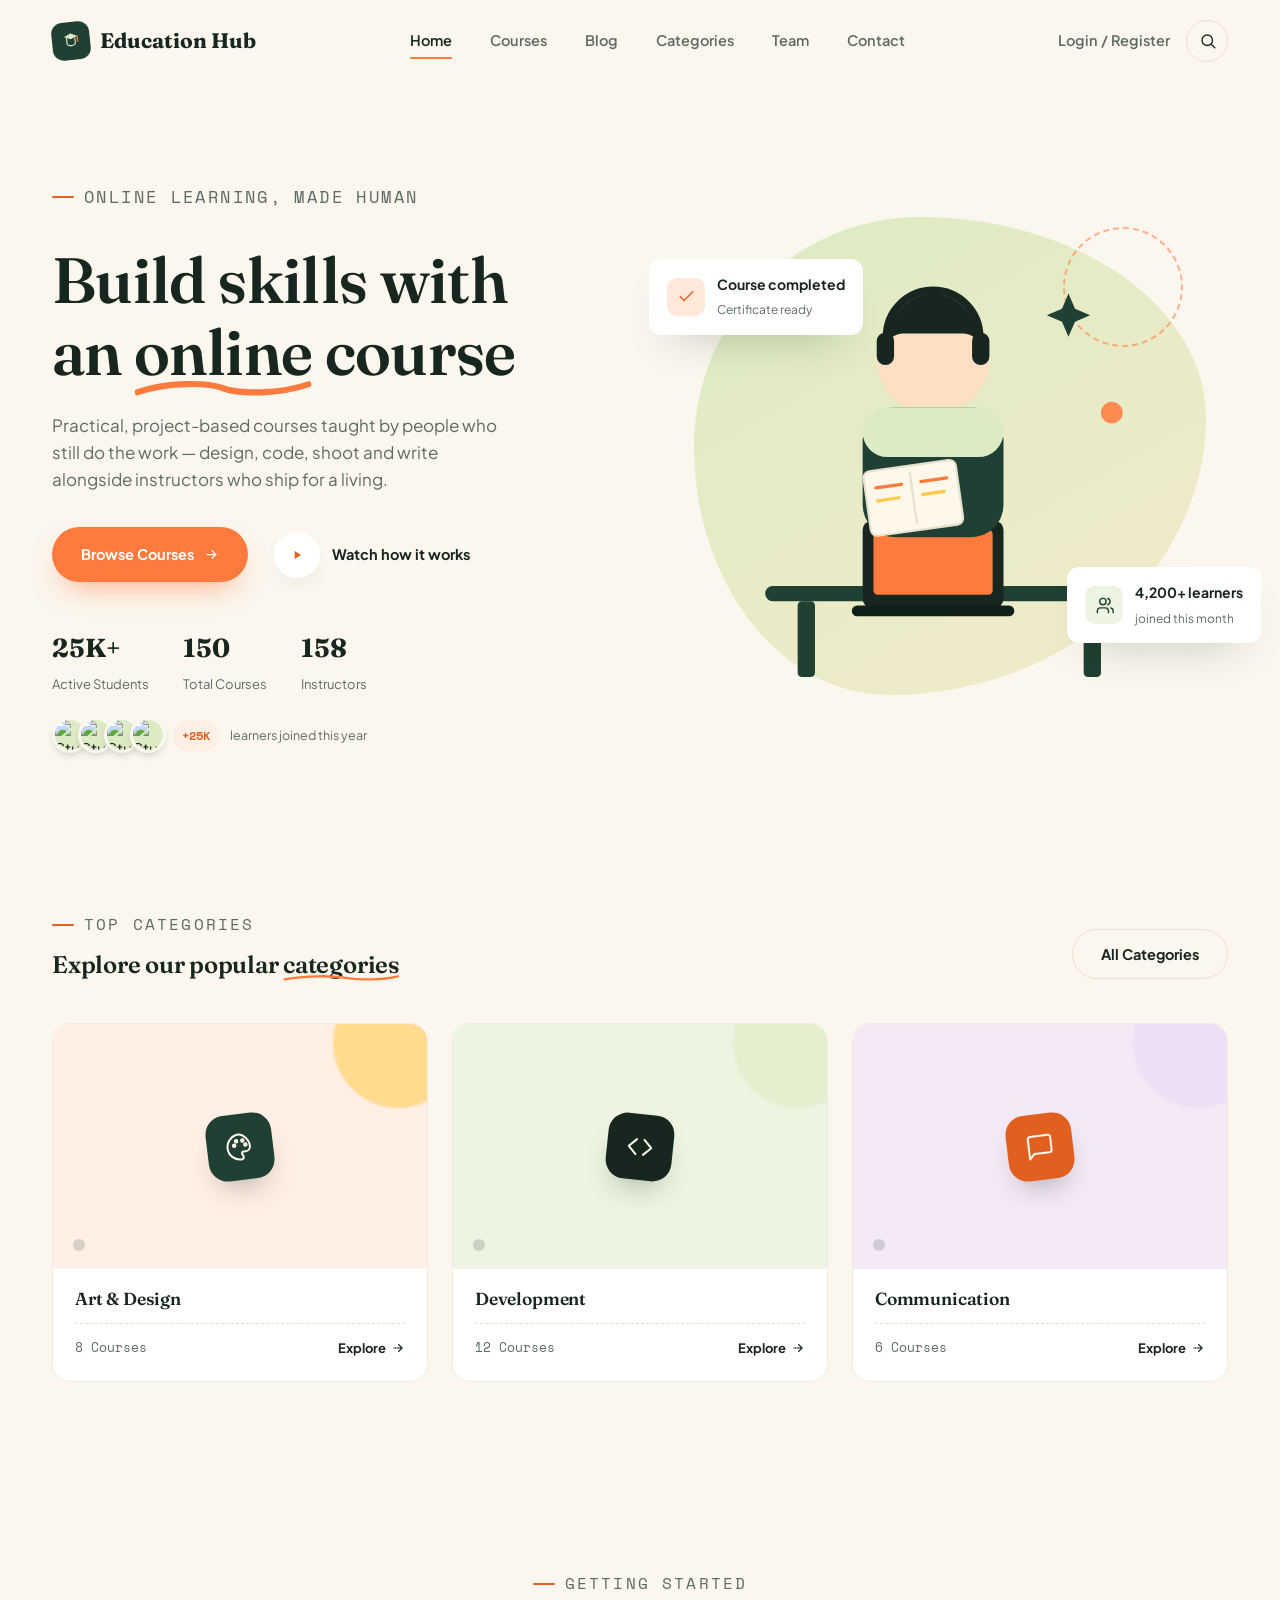
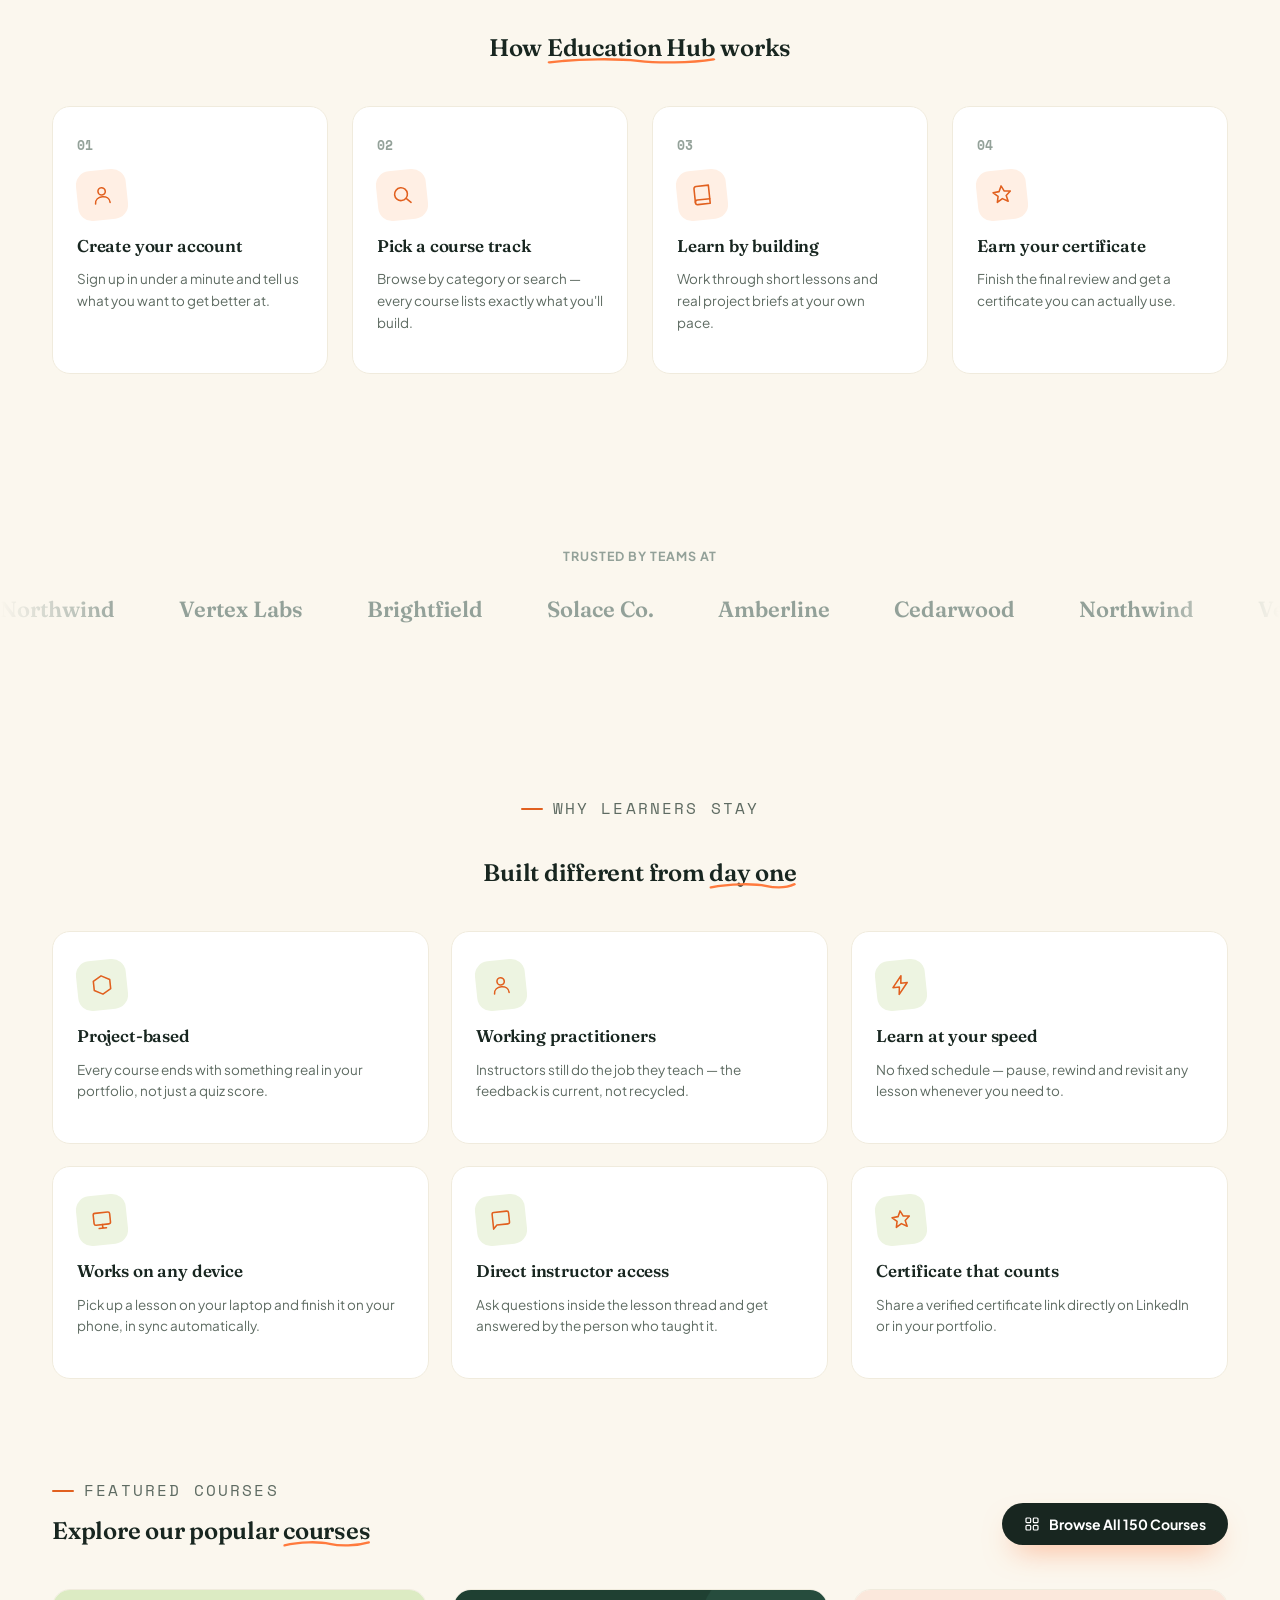
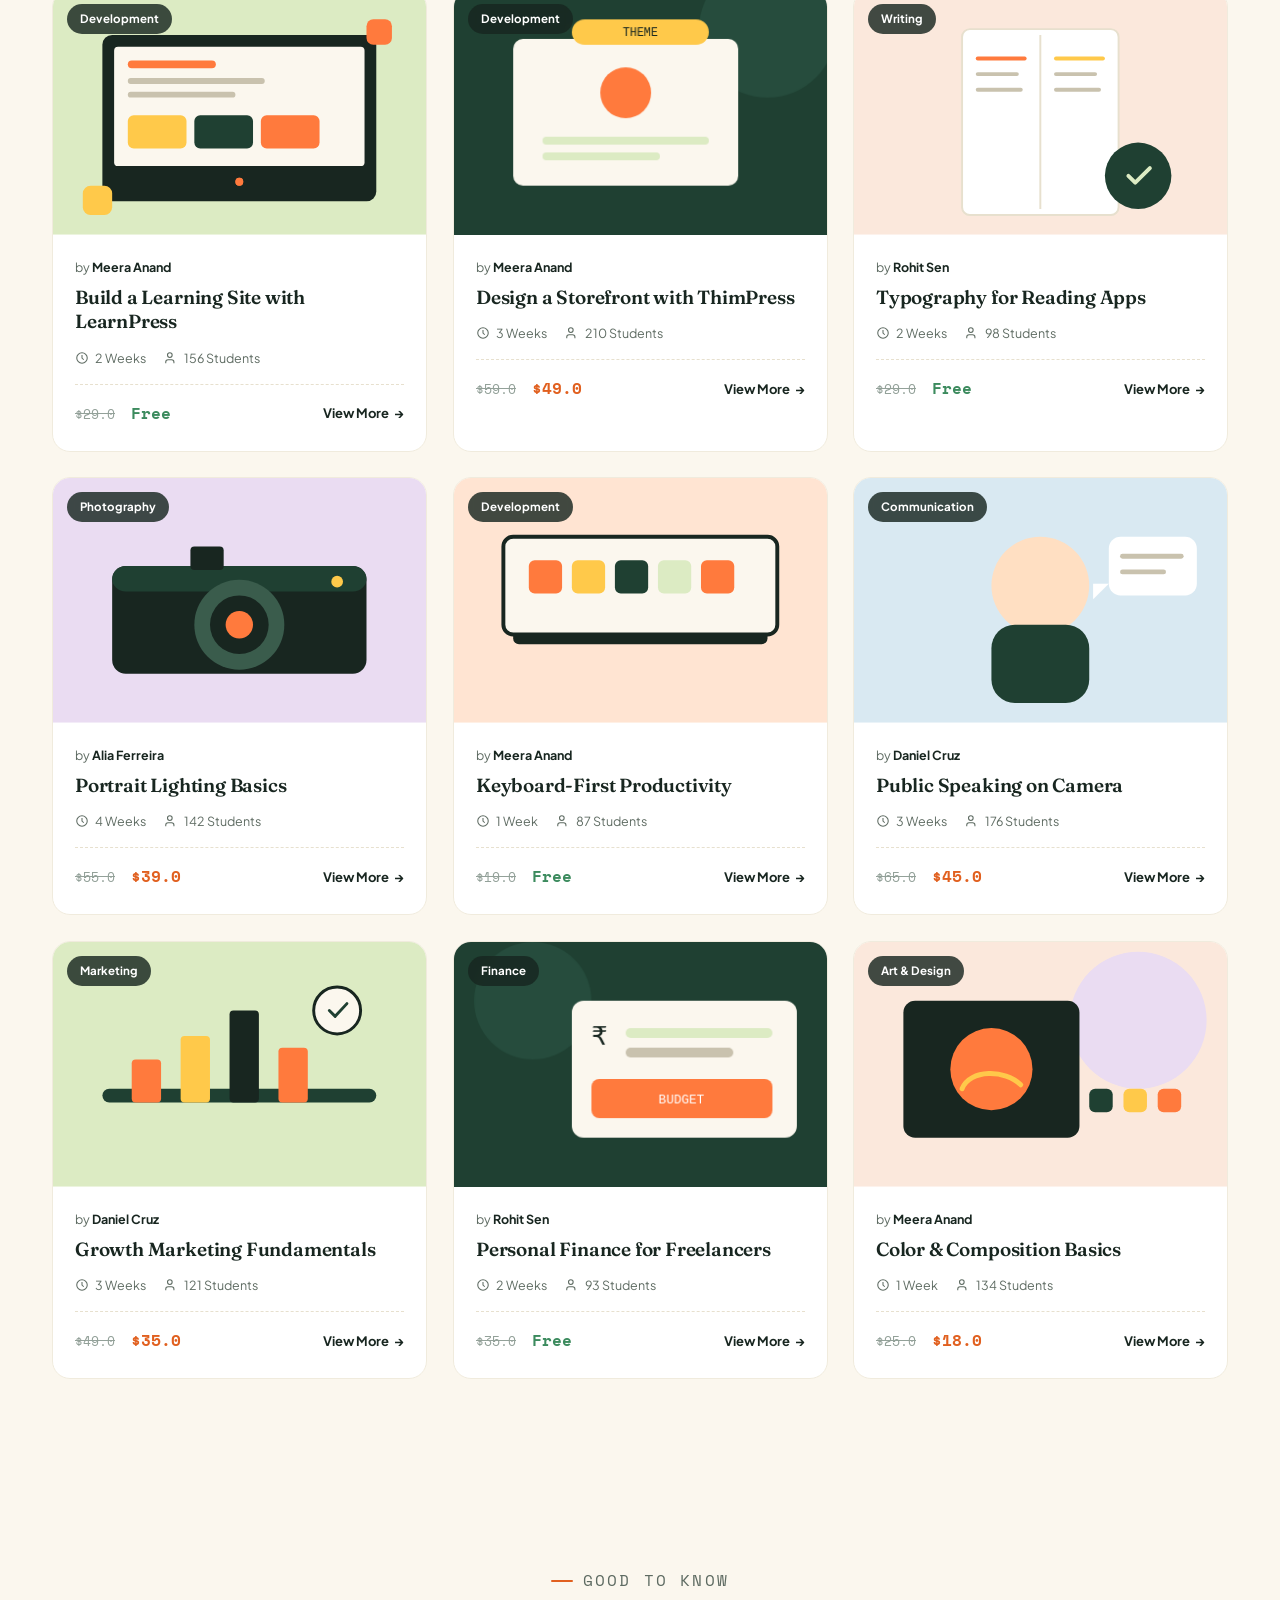
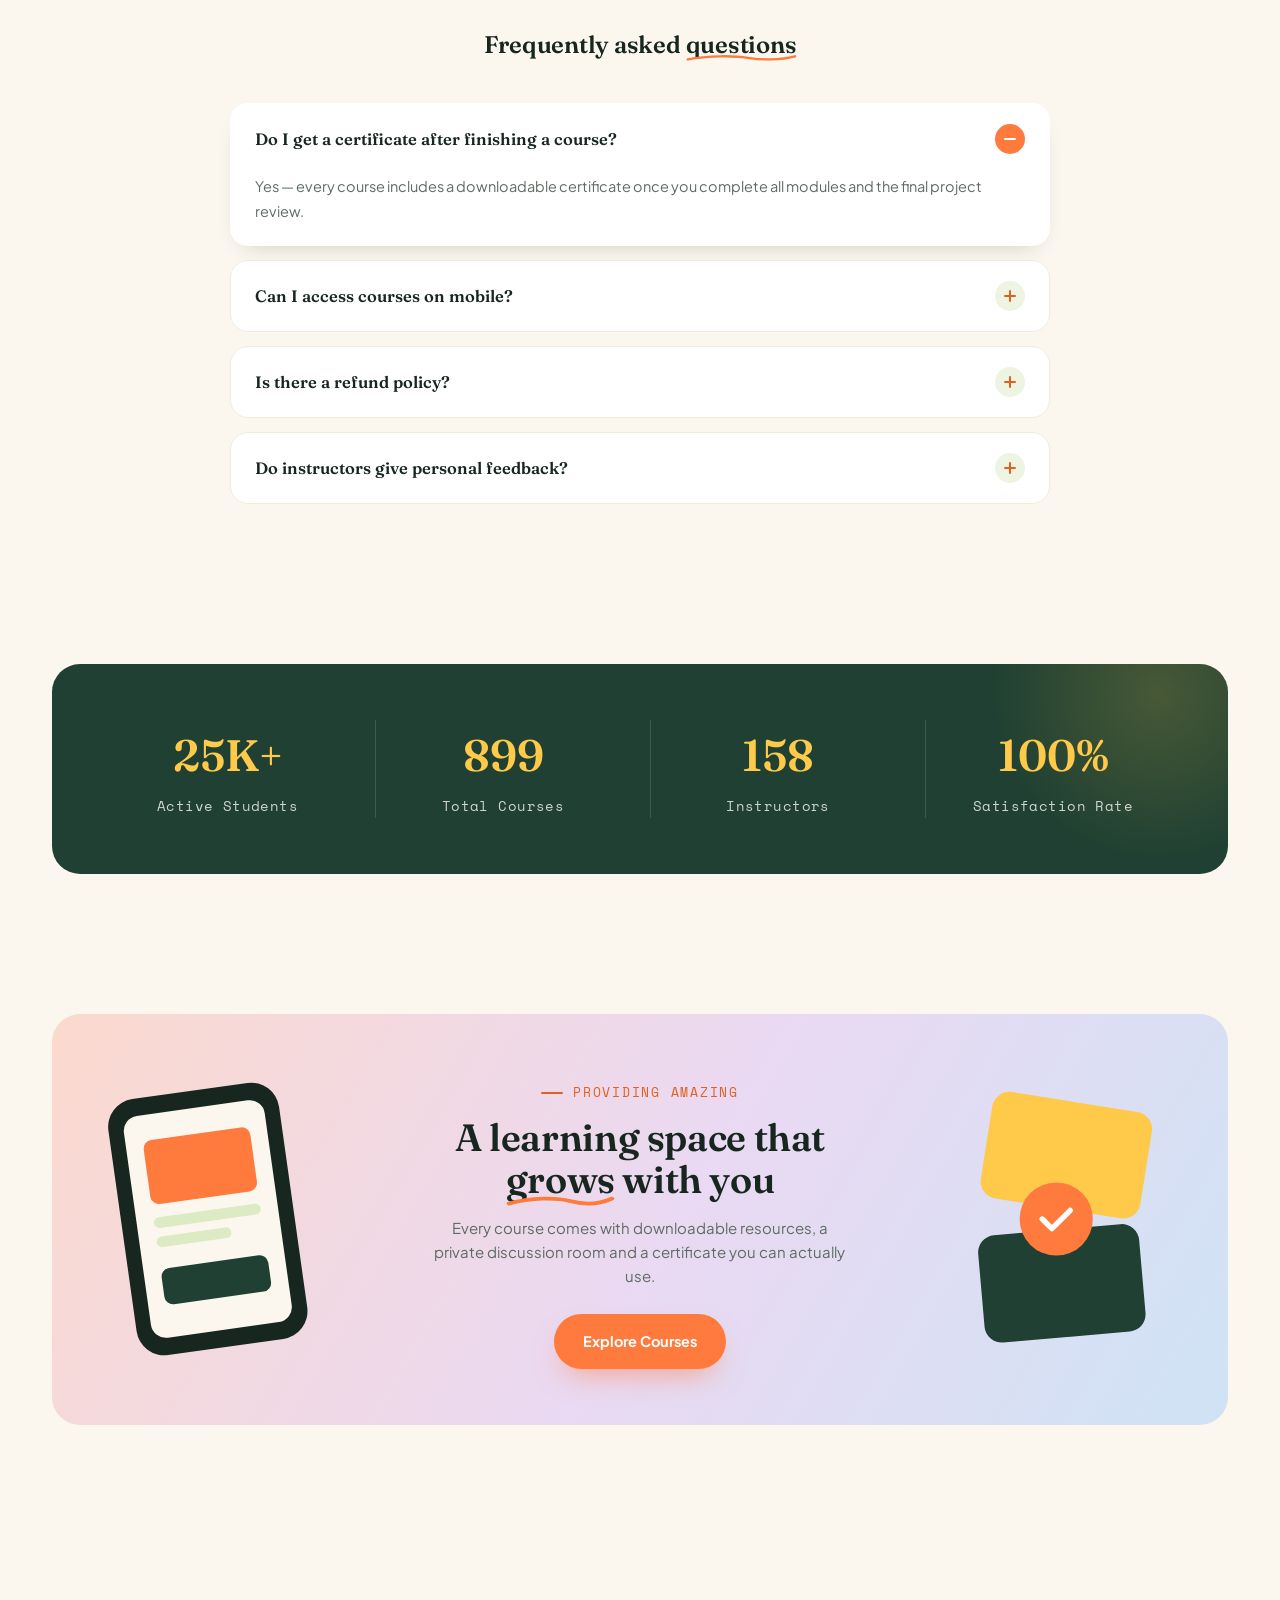
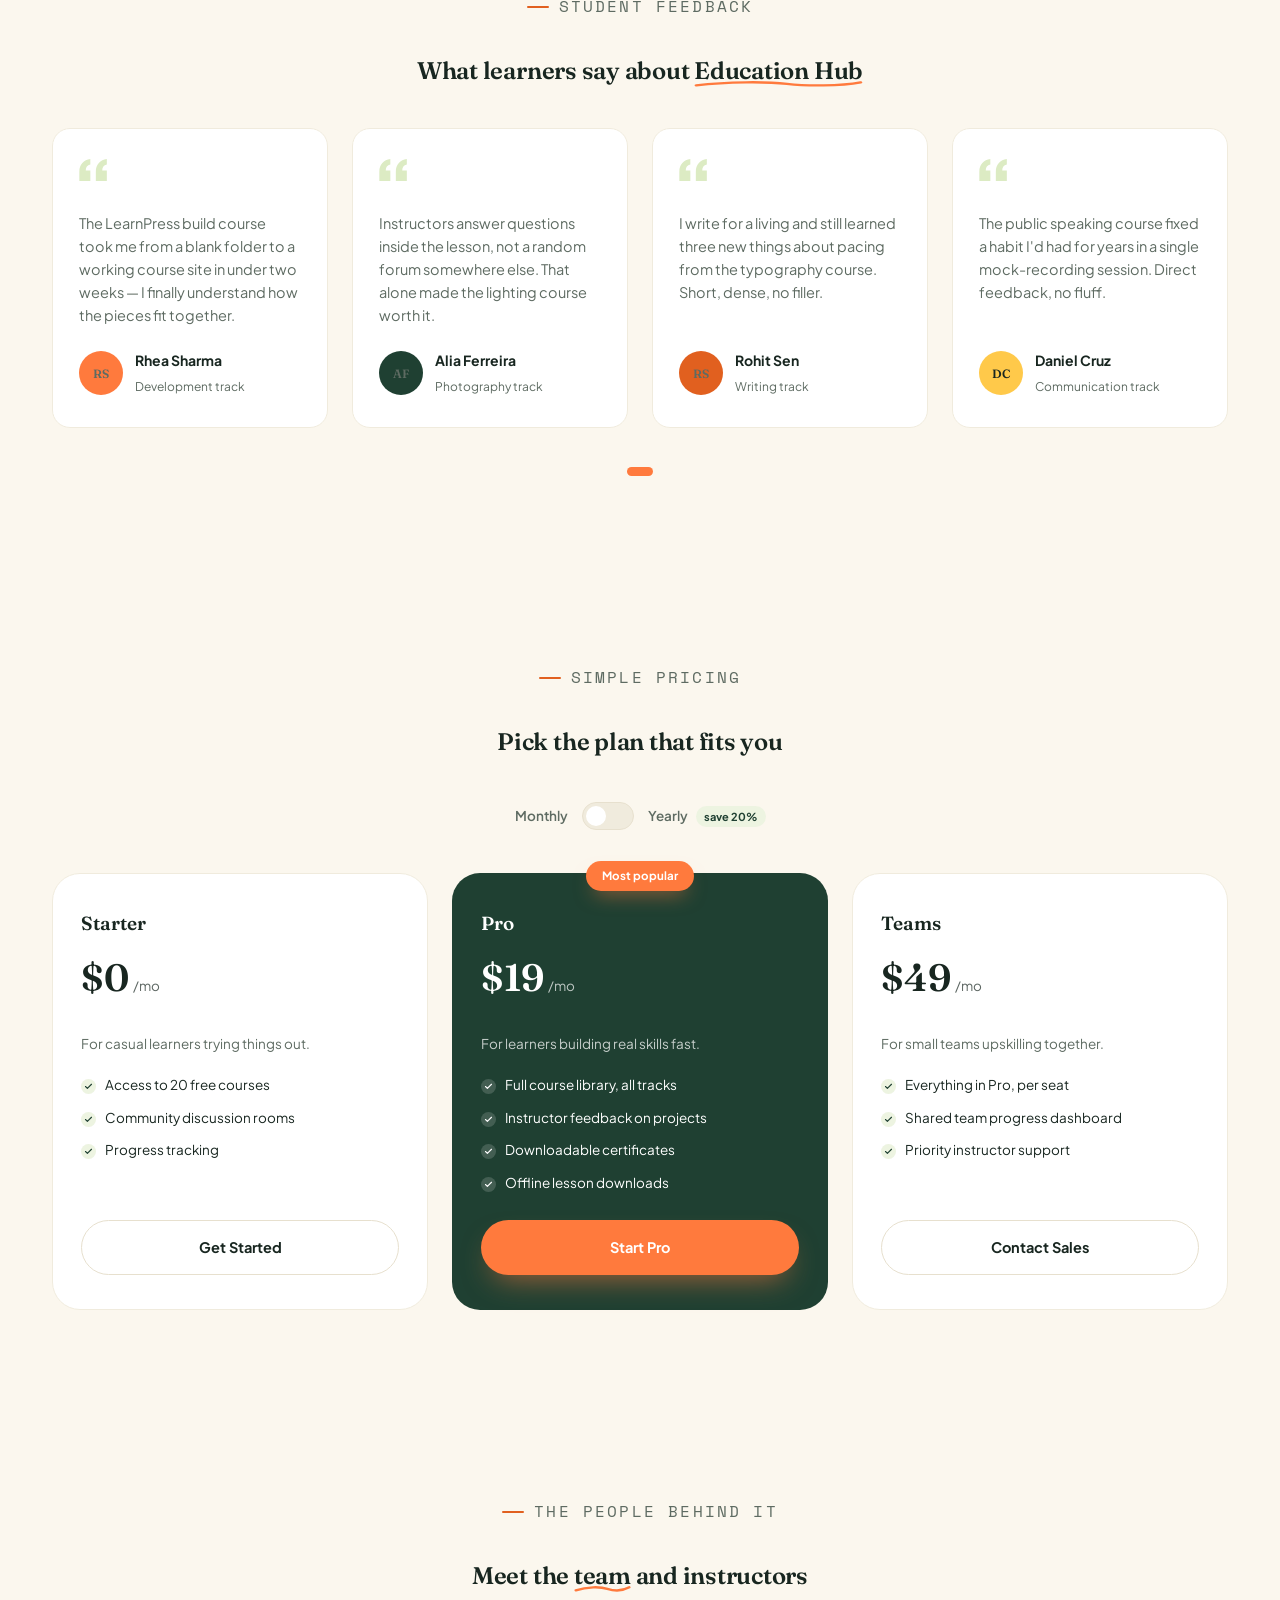
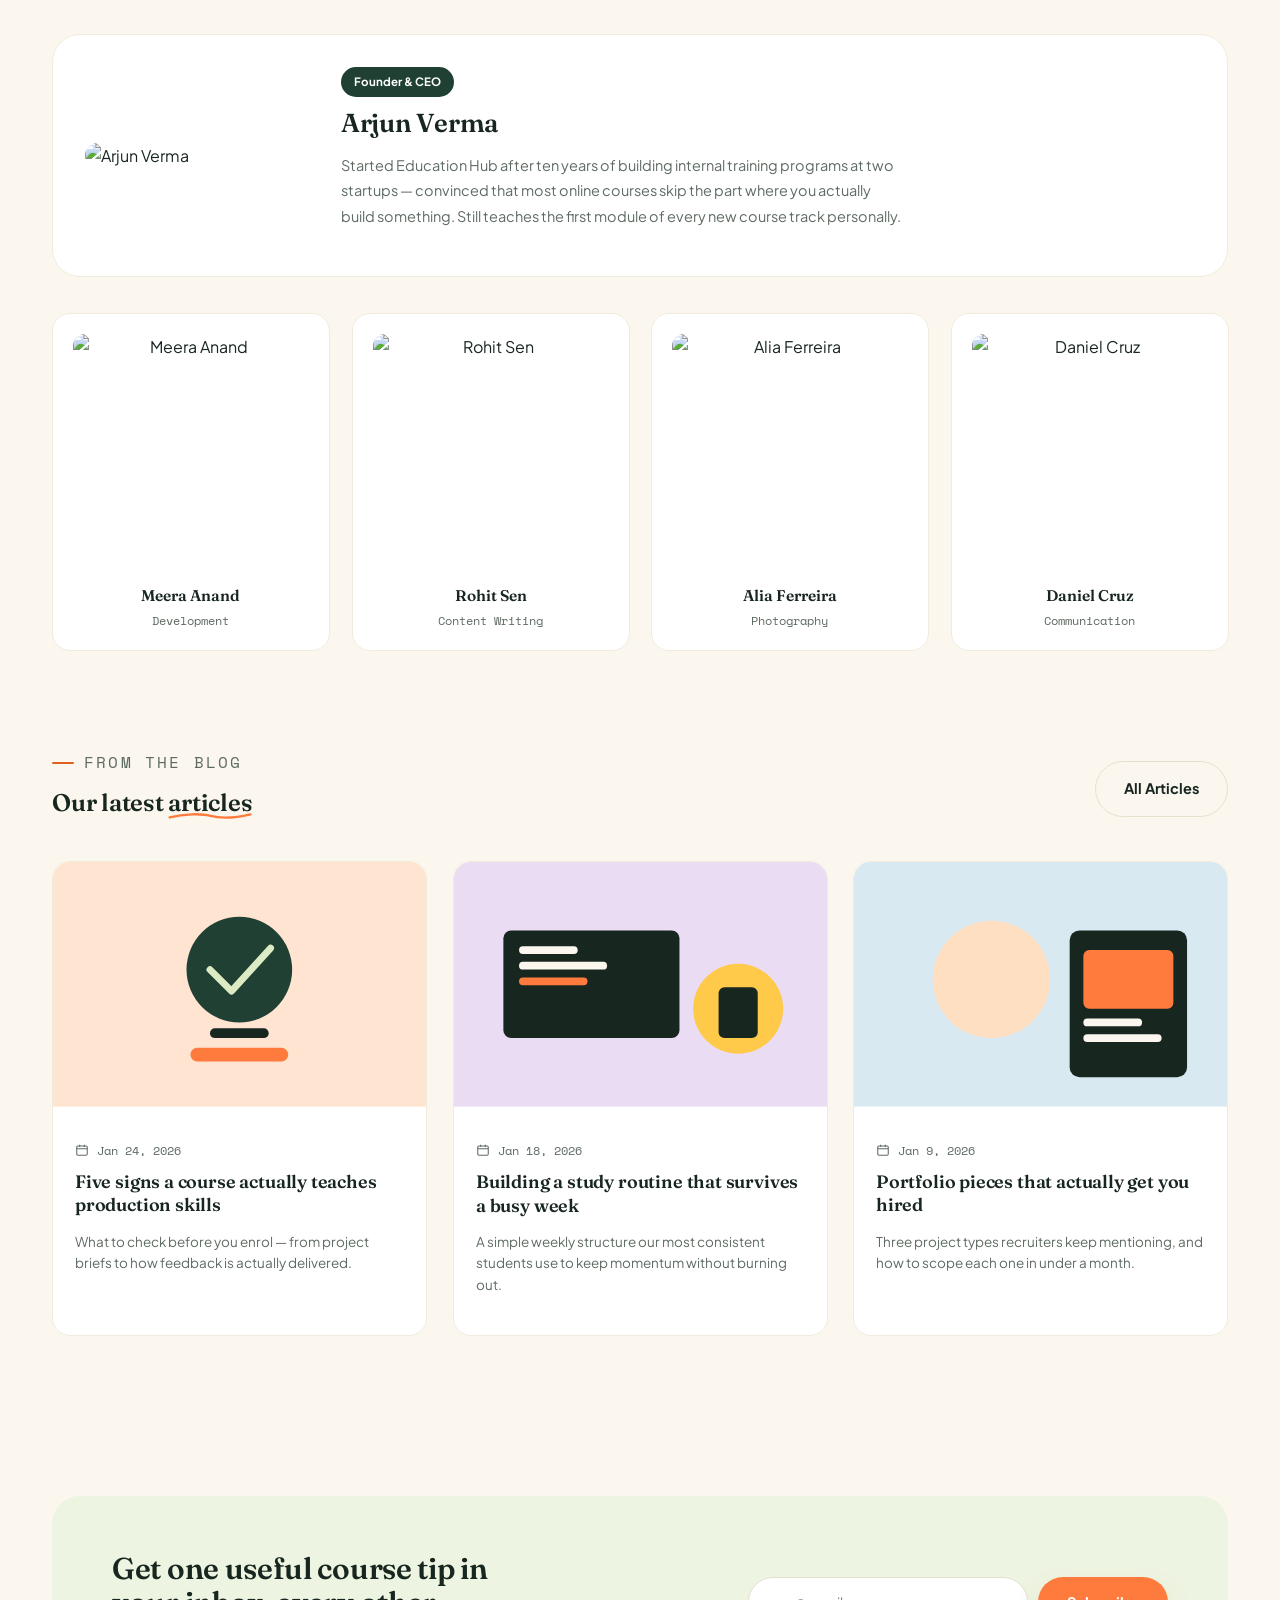
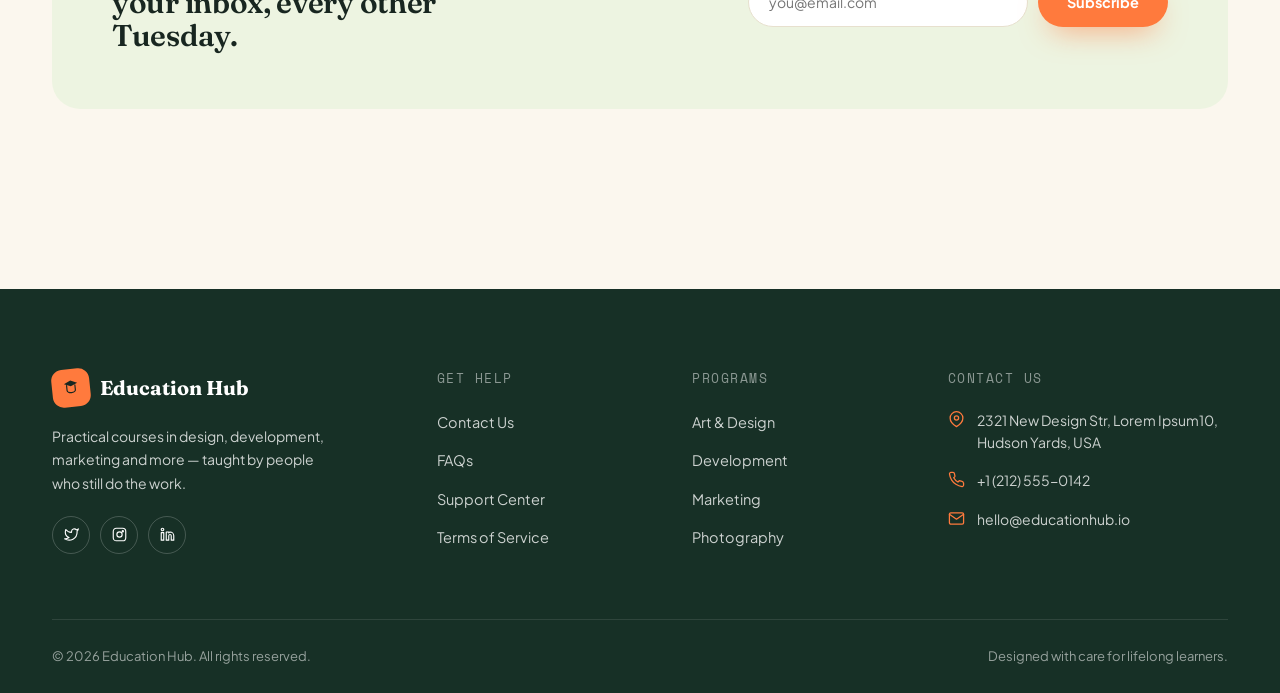
==== index.html @ 3404eb3d "Add files via upload" ====
<!DOCTYPE html>
<html lang="en" class="is-loading">
<head>
<meta charset="UTF-8">
<meta name="viewport" content="width=device-width, initial-scale=1.0">
<title>Education Hub — Build Skills With Online Courses</title>
<meta name="description" content="Education Hub — learn design, development, marketing, photography and more with courses built by working practitioners.">
<link rel="stylesheet" href="style.css">
</head>
<body>

<div class="preloader" id="preloader">
  <div class="preloader-inner">
    <span class="preloader-logo">
      <span class="logo-mark">
        <svg viewBox="0 0 24 24" fill="none"><path d="M4 6.5L12 3l8 3.5L12 10 4 6.5Z" fill="#DCEBC3"/><path d="M7 8.6v6.1c0 1.4 2.2 2.9 5 2.9s5-1.5 5-2.9V8.6" stroke="#DCEBC3" stroke-width="1.4" stroke-linecap="round"/><path d="M20 7v6" stroke="#FF7A3D" stroke-width="1.6" stroke-linecap="round"/></svg>
      </span>
      Education Hub
    </span>
    <div class="preloader-bar-track">
      <div class="preloader-bar-fill" id="preloaderFill"></div>
    </div>
    <span class="preloader-pct" id="preloaderPct">0%</span>
  </div>
</div>

<header class="nav" id="nav">
  <div class="nav-inner">
    <a href="#top" class="logo">
      <span class="logo-mark">
        <svg viewBox="0 0 24 24" fill="none"><path d="M4 6.5L12 3l8 3.5L12 10 4 6.5Z" fill="#DCEBC3"/><path d="M7 8.6v6.1c0 1.4 2.2 2.9 5 2.9s5-1.5 5-2.9V8.6" stroke="#DCEBC3" stroke-width="1.4" stroke-linecap="round"/><path d="M20 7v6" stroke="#FF7A3D" stroke-width="1.6" stroke-linecap="round"/></svg>
      </span>
      Education Hub
    </a>

    <nav class="nav-links" id="navLinks">
      <a href="#top" class="active">Home</a>
      <a href="#courses">Courses</a>
      <a href="#articles">Blog</a>
      <a href="#categories">Categories</a>
      <a href="#team">Team</a>
      <a href="#footer">Contact</a>
    </nav>

    <div class="nav-actions">
      <a href="#" class="login-link" id="loginTrigger">Login / Register</a>
      <div class="nav-search" id="navSearch">
        <button class="nav-search-icon" id="searchToggle" aria-label="Toggle search" aria-expanded="false">
          <svg class="i-search" viewBox="0 0 24 24" fill="none" stroke-width="1.8" stroke-linecap="round"><circle cx="11" cy="11" r="7"/><path d="M21 21l-4.3-4.3"/></svg>
          <svg class="i-close" viewBox="0 0 24 24" fill="none" stroke-width="1.8" stroke-linecap="round"><path d="M6 6l12 12M18 6L6 18"/></svg>
        </button>
        <input type="text" class="nav-search-input" id="navSearchInput" placeholder="Search courses, topics..." aria-label="Search courses">
      </div>
      <button class="burger" id="burger" aria-label="Menu"><span></span><span></span><span></span></button>
    </div>
  </div>
</header>

<main id="top">

    <section class="hero">
    <div class="wrap hero-inner">
      <div class="hero-copy">
        <p class="eyebrow">Online learning, made human</p>
        <h1>Build skills with<br>an <span class="scribble">online<svg viewBox="0 0 220 20" preserveAspectRatio="none"><path d="M4 14C40 4 90 4 110 10C130 16 180 16 216 6"/></svg></span> course</h1>
        <p>Practical, project-based courses taught by people who still do the work — design, code, shoot and write alongside instructors who ship for a living.</p>
        <div class="hero-cta">
          <a href="#courses" class="btn btn-primary">
            Browse Courses
            <svg width="15" height="15" viewBox="0 0 24 24" fill="none" stroke="#fff" stroke-width="2" stroke-linecap="round"><path d="M5 12h14M13 6l6 6-6 6"/></svg>
          </a>
          <a href="#" class="hero-play">
            <span class="play-circle">
              <svg viewBox="0 0 24 24"><path d="M8 5v14l11-7z"/></svg>
            </span>
            Watch how it works
          </a>
        </div>

        <div class="hero-stats">
          <div><strong>25K+</strong><span>Active Students</span></div>
          <div><strong>150</strong><span>Total Courses</span></div>
          <div><strong>158</strong><span>Instructors</span></div>
        </div>

        <div class="student-stack">
          <span class="stack-avatar">
            <img src="https://i.pravatar.cc/80?img=5" alt="Student">
          </span>
          <span class="stack-avatar">
            <img src="https://i.pravatar.cc/80?img=9" alt="Student">
          </span>
          <span class="stack-avatar">
            <img src="https://i.pravatar.cc/80?img=15" alt="Student">
          </span>
          <span class="stack-avatar">
            <img src="https://i.pravatar.cc/80?img=20" alt="Student">
          </span>
          <span class="stack-more">+25K</span>
          <span class="stack-label">learners joined this year</span>
        </div>
      </div>

      <div class="hero-art">
        <div class="blob"></div>
        <div class="dashed-ring"></div>
        <svg class="hero-illustration" viewBox="0 0 460 480" fill="none">
                    <rect x="60" y="360" width="340" height="14" rx="7" fill="#1F4032"/>
          <rect x="90" y="374" width="16" height="70" rx="4" fill="#1F4032"/>
          <rect x="354" y="374" width="16" height="70" rx="4" fill="#1F4032"/>
                    <rect x="150" y="300" width="130" height="80" rx="8" fill="#182620"/>
          <rect x="160" y="308" width="110" height="60" rx="4" fill="#FF7A3D"/>
          <rect x="140" y="378" width="150" height="10" rx="5" fill="#0F1F19"/>
                    <circle cx="215" cy="150" r="52" fill="#FFDFC2"/>
          <path d="M170 145c0-30 20-55 45-55s45 25 45 55c0-10-8-18-18-18h-54c-10 0-18 8-18 18Z" fill="#182620"/>
          <rect x="150" y="195" width="130" height="120" rx="30" fill="#1F4032"/>
          <rect x="150" y="195" width="130" height="46" rx="23" fill="#DCEBC3"/>
                    <g transform="translate(150,255) rotate(-8)">
            <rect x="0" y="0" width="86" height="60" rx="6" fill="#FFF7EA"/>
            <rect x="0" y="0" width="86" height="60" rx="6" fill="none" stroke="#E7E0CE" stroke-width="2"/>
            <line x1="43" y1="6" x2="43" y2="54" stroke="#E7E0CE" stroke-width="2"/>
            <line x1="10" y1="16" x2="34" y2="16" stroke="#FF7A3D" stroke-width="3" stroke-linecap="round"/>
            <line x1="10" y1="28" x2="30" y2="28" stroke="#FFC94A" stroke-width="3" stroke-linecap="round"/>
            <line x1="52" y1="16" x2="76" y2="16" stroke="#FF7A3D" stroke-width="3" stroke-linecap="round"/>
            <line x1="52" y1="28" x2="72" y2="28" stroke="#FFC94A" stroke-width="3" stroke-linecap="round"/>
          </g>
                    <path d="M172 130a43 43 0 0 1 86 0" stroke="#182620" stroke-width="7" fill="none" stroke-linecap="round"/>
          <rect x="163" y="126" width="16" height="30" rx="8" fill="#182620"/>
          <rect x="251" y="126" width="16" height="30" rx="8" fill="#182620"/>
                    <circle cx="70" cy="120" r="7" fill="#FFC94A"/>
          <circle cx="380" cy="200" r="10" fill="#FF7A3D" opacity=".85"/>
          <path d="M340 90l6 14 14 6-14 6-6 14-6-14-14-6 14-6 6-14Z" fill="#1F4032"/>
        </svg>

        <div class="float-card one">
          <span class="fc-ic"><svg viewBox="0 0 24 24" fill="none" stroke="#E1601F" stroke-width="1.8" stroke-linecap="round" stroke-linejoin="round"><path d="M20 6L9 17l-5-5"/></svg></span>
          <div><strong>Course completed</strong><span>Certificate ready</span></div>
        </div>
        <div class="float-card two">
          <span class="fc-ic"><svg viewBox="0 0 24 24" fill="none" stroke="#1F4032" stroke-width="1.8" stroke-linecap="round" stroke-linejoin="round"><path d="M17 21v-2a4 4 0 0 0-4-4H7a4 4 0 0 0-4 4v2"/><circle cx="10" cy="7" r="4"/><path d="M23 21v-2a4 4 0 0 0-3-3.87"/><path d="M16 3.13a4 4 0 0 1 0 7.75"/></svg></span>
          <div><strong>4,200+ learners</strong><span>joined this month</span></div>
        </div>
      </div>
    </div>
  </section>

    <section class="section" id="categories">
    <div class="wrap">
      <div class="section-head reveal">
        <div>
          <p class="eyebrow">Top categories</p>
          <h2>Explore our popular <span class="scribble">categories<svg viewBox="0 0 260 20" preserveAspectRatio="none"><path d="M4 14C50 4 110 4 140 10C170 16 220 16 256 6"/></svg></span></h2>
        </div>
        <button id="allCategoriesBtn" type="button" class="btn btn-outline">All Categories</button>
      </div>

      <div class="categories-grid stagger" id="catGrid">
        <article class="cat-card reveal" style="--i:0" data-cat="Art &amp; Design">
          <div class="cat-thumb" style="background:#FFEFE4">
            <span class="cat-blob" style="background:#FFC94A"></span>
            <span class="cat-dot"></span>
            <span class="cat-icon-badge" style="background:#1F4032; transform:rotate(-7deg)">
              <svg viewBox="0 0 24 24" fill="none" stroke="#FFF7EA" stroke-width="1.6" stroke-linecap="round" stroke-linejoin="round"><path d="M12 2a10 10 0 1 0 0 20c1.1 0 2-.9 2-2 0-.5-.2-1-.5-1.3-.3-.4-.5-.8-.5-1.2 0-.9.7-1.5 1.5-1.5H16a4 4 0 0 0 4-4c0-5.5-4.9-10-8-10Z"/><circle cx="7.5" cy="10.5" r="1"/><circle cx="9.5" cy="7" r="1"/><circle cx="14.5" cy="7" r="1"/><circle cx="16.5" cy="10.5" r="1"/></svg>
            </span>
          </div>
          <div class="cat-body">
            <h3 class="cat-title">Art &amp; Design</h3>
            <div class="cat-foot">
              <span class="cat-count">8 Courses</span>
              <span class="cat-explore">Explore<svg viewBox="0 0 24 24" fill="none" stroke="currentColor" stroke-width="2" stroke-linecap="round"><path d="M5 12h14M13 6l6 6-6 6"/></svg></span>
            </div>
          </div>
        </article>
        <article class="cat-card reveal" style="--i:1" data-cat="Development">
          <div class="cat-thumb" style="background:#EDF4E1">
            <span class="cat-blob" style="background:#DCEBC3"></span>
            <span class="cat-dot"></span>
            <span class="cat-icon-badge" style="background:#182620; transform:rotate(6deg)">
              <svg viewBox="0 0 24 24" fill="none" stroke="#FFF7EA" stroke-width="1.6" stroke-linecap="round" stroke-linejoin="round"><path d="M9 18l-6-6 6-6M15 6l6 6-6 6"/></svg>
            </span>
          </div>
          <div class="cat-body">
            <h3 class="cat-title">Development</h3>
            <div class="cat-foot">
              <span class="cat-count">12 Courses</span>
              <span class="cat-explore">Explore<svg viewBox="0 0 24 24" fill="none" stroke="currentColor" stroke-width="2" stroke-linecap="round"><path d="M5 12h14M13 6l6 6-6 6"/></svg></span>
            </div>
          </div>
        </article>
        <article class="cat-card reveal" style="--i:2" data-cat="Communication">
          <div class="cat-thumb" style="background:#F3E9F7">
            <span class="cat-blob" style="background:#EAD9F2"></span>
            <span class="cat-dot"></span>
            <span class="cat-icon-badge" style="background:#E1601F; transform:rotate(-7deg)">
              <svg viewBox="0 0 24 24" fill="none" stroke="#FFF7EA" stroke-width="1.6" stroke-linecap="round" stroke-linejoin="round"><path d="M21 15a2 2 0 0 1-2 2H7l-4 4V5a2 2 0 0 1 2-2h14a2 2 0 0 1 2 2v10Z"/></svg>
            </span>
          </div>
          <div class="cat-body">
            <h3 class="cat-title">Communication</h3>
            <div class="cat-foot">
              <span class="cat-count">6 Courses</span>
              <span class="cat-explore">Explore<svg viewBox="0 0 24 24" fill="none" stroke="currentColor" stroke-width="2" stroke-linecap="round"><path d="M5 12h14M13 6l6 6-6 6"/></svg></span>
            </div>
          </div>
        </article>
      </div>
    </div>
  </section>

    <section class="section" id="how-it-works">
    <div class="wrap">
      <div class="section-head reveal" style="justify-content:center; text-align:center; flex-direction:column; align-items:center;">
        <p class="eyebrow">Getting started</p>
        <h2>How <span class="scribble">Education Hub<svg viewBox="0 0 260 20" preserveAspectRatio="none"><path d="M4 14C50 4 110 4 140 10C170 16 220 16 256 6"/></svg></span> works</h2>
      </div>

      <div class="steps-track stagger">
        <div class="step-card reveal" style="--i:0">
          <div class="step-num">01</div>
          <span class="step-icon"><svg viewBox="0 0 24 24" fill="none" stroke="#E1601F" stroke-width="1.7" stroke-linecap="round" stroke-linejoin="round"><circle cx="12" cy="8" r="4"/><path d="M4 21c0-4.4 3.6-7 8-7s8 2.6 8 7"/></svg></span>
          <h3>Create your account</h3>
          <p>Sign up in under a minute and tell us what you want to get better at.</p>
        </div>
        <div class="step-card reveal" style="--i:1">
          <div class="step-num">02</div>
          <span class="step-icon"><svg viewBox="0 0 24 24" fill="none" stroke="#E1601F" stroke-width="1.7" stroke-linecap="round" stroke-linejoin="round"><circle cx="11" cy="11" r="7"/><path d="M21 21l-4.3-4.3"/></svg></span>
          <h3>Pick a course track</h3>
          <p>Browse by category or search — every course lists exactly what you'll build.</p>
        </div>
        <div class="step-card reveal" style="--i:2">
          <div class="step-num">03</div>
          <span class="step-icon"><svg viewBox="0 0 24 24" fill="none" stroke="#E1601F" stroke-width="1.7" stroke-linecap="round" stroke-linejoin="round"><path d="M4 19.5A2.5 2.5 0 0 1 6.5 17H20"/><path d="M6.5 2H20v20H6.5A2.5 2.5 0 0 1 4 19.5v-15A2.5 2.5 0 0 1 6.5 2Z"/></svg></span>
          <h3>Learn by building</h3>
          <p>Work through short lessons and real project briefs at your own pace.</p>
        </div>
        <div class="step-card reveal" style="--i:3">
          <div class="step-num">04</div>
          <span class="step-icon"><svg viewBox="0 0 24 24" fill="none" stroke="#E1601F" stroke-width="1.7" stroke-linecap="round" stroke-linejoin="round"><path d="M12 2l2.9 6 6.6.6-5 4.4 1.5 6.5L12 16l-5.9 3.5L7.6 13l-5-4.4 6.6-.6L12 2Z"/></svg></span>
          <h3>Earn your certificate</h3>
          <p>Finish the final review and get a certificate you can actually use.</p>
        </div>
      </div>
    </div>
  </section>

    <section class="section-tight" id="trusted-by">
    <div class="wrap">
      <p class="trusted-label reveal">Trusted by teams at</p>
    </div>
    <div class="marquee reveal">
      <div class="marquee-track">
        <span class="marquee-item">Northwind</span>
        <span class="marquee-item">Vertex Labs</span>
        <span class="marquee-item">Brightfield</span>
        <span class="marquee-item">Solace Co.</span>
        <span class="marquee-item">Amberline</span>
        <span class="marquee-item">Cedarwood</span>
        <span class="marquee-item">Northwind</span>
        <span class="marquee-item">Vertex Labs</span>
        <span class="marquee-item">Brightfield</span>
        <span class="marquee-item">Solace Co.</span>
        <span class="marquee-item">Amberline</span>
        <span class="marquee-item">Cedarwood</span>
      </div>
    </div>
  </section>

    <section class="section" id="why-us">
    <div class="wrap">
      <div class="section-head reveal" style="justify-content:center; text-align:center; flex-direction:column; align-items:center;">
        <p class="eyebrow">Why learners stay</p>
        <h2>Built different from <span class="scribble">day one<svg viewBox="0 0 170 20" preserveAspectRatio="none"><path d="M4 14C40 4 90 4 110 10C130 16 150 16 166 6"/></svg></span></h2>
      </div>

      <div class="features-grid stagger">
        <div class="feature-card reveal" style="--i:0">
          <span class="feature-icon"><svg viewBox="0 0 24 24" fill="none" stroke="#E1601F" stroke-width="1.7" stroke-linecap="round" stroke-linejoin="round"><path d="M12 2 3 7v10l9 5 9-5V7l-9-5Z"/></svg></span>
          <h3>Project-based</h3>
          <p>Every course ends with something real in your portfolio, not just a quiz score.</p>
        </div>
        <div class="feature-card reveal" style="--i:1">
          <span class="feature-icon"><svg viewBox="0 0 24 24" fill="none" stroke="#E1601F" stroke-width="1.7" stroke-linecap="round" stroke-linejoin="round"><circle cx="12" cy="8" r="4"/><path d="M4 21c0-4.4 3.6-7 8-7s8 2.6 8 7"/></svg></span>
          <h3>Working practitioners</h3>
          <p>Instructors still do the job they teach — the feedback is current, not recycled.</p>
        </div>
        <div class="feature-card reveal" style="--i:2">
          <span class="feature-icon"><svg viewBox="0 0 24 24" fill="none" stroke="#E1601F" stroke-width="1.7" stroke-linecap="round" stroke-linejoin="round"><path d="M13 2 3 14h7l-1 8 10-12h-7l1-8Z"/></svg></span>
          <h3>Learn at your speed</h3>
          <p>No fixed schedule — pause, rewind and revisit any lesson whenever you need to.</p>
        </div>
        <div class="feature-card reveal" style="--i:3">
          <span class="feature-icon"><svg viewBox="0 0 24 24" fill="none" stroke="#E1601F" stroke-width="1.7" stroke-linecap="round" stroke-linejoin="round"><rect x="3" y="4" width="18" height="13" rx="2"/><path d="M8 21h8M12 17v4"/></svg></span>
          <h3>Works on any device</h3>
          <p>Pick up a lesson on your laptop and finish it on your phone, in sync automatically.</p>
        </div>
        <div class="feature-card reveal" style="--i:4">
          <span class="feature-icon"><svg viewBox="0 0 24 24" fill="none" stroke="#E1601F" stroke-width="1.7" stroke-linecap="round" stroke-linejoin="round"><path d="M21 15a2 2 0 0 1-2 2H7l-4 4V5a2 2 0 0 1 2-2h14a2 2 0 0 1 2 2v10Z"/></svg></span>
          <h3>Direct instructor access</h3>
          <p>Ask questions inside the lesson thread and get answered by the person who taught it.</p>
        </div>
        <div class="feature-card reveal" style="--i:5">
          <span class="feature-icon"><svg viewBox="0 0 24 24" fill="none" stroke="#E1601F" stroke-width="1.7" stroke-linecap="round" stroke-linejoin="round"><path d="M12 2l2.9 6 6.6.6-5 4.4 1.5 6.5L12 16l-5.9 3.5L7.6 13l-5-4.4 6.6-.6L12 2Z"/></svg></span>
          <h3>Certificate that counts</h3>
          <p>Share a verified certificate link directly on LinkedIn or in your portfolio.</p>
        </div>
      </div>
    </div>
  </section>

    <section class="section" id="courses" style="padding-top:0">
    <div class="wrap">
      <div class="section-head reveal">
        <div>
          <p class="eyebrow">Featured courses</p>
          <h2>Explore our popular <span class="scribble">courses<svg viewBox="0 0 240 20" preserveAspectRatio="none"><path d="M4 14C46 4 100 4 128 10C156 16 200 16 236 6"/></svg></span></h2>
        </div>
        <button id="browseAllBtn" class="btn btn-primary browse-all-btn">
          <svg viewBox="0 0 24 24" fill="none" stroke="currentColor" stroke-width="1.8"><rect x="3" y="3" width="7" height="7" rx="1.5"/><rect x="14" y="3" width="7" height="7" rx="1.5"/><rect x="3" y="14" width="7" height="7" rx="1.5"/><rect x="14" y="14" width="7" height="7" rx="1.5"/></svg>
          Browse All 150 Courses
        </button>
      </div>

      <div class="courses-grid" id="coursesGrid">

                <article class="course-card reveal" data-cat="Development" data-desc="Set up LearnPress from zero, structure your lessons, and ship a working course marketplace by the end of week two.">
          <div class="course-thumb">
            <span class="course-tag">Development</span>
            <svg viewBox="0 0 400 250" preserveAspectRatio="xMidYMid slice">
              <rect width="400" height="250" fill="#DCEBC3"/>
              <rect x="60" y="46" width="280" height="170" rx="10" fill="#182620"/>
              <rect x="72" y="58" width="256" height="122" rx="4" fill="#FBF7EE"/>
              <rect x="86" y="72" width="90" height="8" rx="4" fill="#FF7A3D"/>
              <rect x="86" y="90" width="140" height="6" rx="3" fill="#C9C2AE"/>
              <rect x="86" y="104" width="110" height="6" rx="3" fill="#C9C2AE"/>
              <rect x="86" y="128" width="60" height="34" rx="6" fill="#FFC94A"/>
              <rect x="154" y="128" width="60" height="34" rx="6" fill="#1F4032"/>
              <rect x="222" y="128" width="60" height="34" rx="6" fill="#FF7A3D"/>
              <circle cx="200" cy="196" r="4" fill="#FF7A3D"/>
              <circle cx="200" cy="196" r="4" fill="#FF7A3D"/>
              <rect x="40" y="200" width="30" height="30" rx="8" fill="#FFC94A"/>
              <rect x="330" y="30" width="26" height="26" rx="7" fill="#FF7A3D"/>
            </svg>
          </div>
          <div class="course-body">
            <div class="course-author">by <b>Meera Anand</b></div>
            <h3 class="course-title">Build a Learning Site with LearnPress</h3>
            <div class="course-meta">
              <span><svg viewBox="0 0 24 24" fill="none" stroke="currentColor" stroke-width="1.8"><circle cx="12" cy="12" r="9"/><path d="M12 7v5l3 3"/></svg>2 Weeks</span>
              <span><svg viewBox="0 0 24 24" fill="none" stroke="currentColor" stroke-width="1.8"><path d="M17 21v-2a4 4 0 0 0-4-4H7a4 4 0 0 0-4 4v2"/><circle cx="10" cy="7" r="4"/></svg>156 Students</span>
            </div>
            <div class="course-foot">
              <div class="price"><span class="old">$29.0</span> <span class="free">Free</span></div>
              <a href="#" class="view-more">View More</a>
            </div>
          </div>
        </article>

                <article class="course-card reveal" data-cat="Development" data-desc="Customize a ThimPress storefront theme end to end — layout, product blocks and checkout flow — no prior theming experience needed.">
          <div class="course-thumb">
            <span class="course-tag">Development</span>
            <svg viewBox="0 0 400 250" preserveAspectRatio="xMidYMid slice">
              <rect width="400" height="250" fill="#1F4032"/>
              <circle cx="330" cy="40" r="70" fill="#264C3D"/>
              <rect x="70" y="50" width="230" height="150" rx="10" fill="#FBF7EE"/>
              <circle cx="185" cy="105" r="26" fill="#FF7A3D"/>
              <rect x="100" y="150" width="170" height="8" rx="4" fill="#DCEBC3"/>
              <rect x="100" y="166" width="120" height="8" rx="4" fill="#DCEBC3"/>
              <rect x="130" y="30" width="140" height="26" rx="13" fill="#FFC94A"/>
              <text x="200" y="47" font-family="monospace" font-size="12" fill="#182620" text-anchor="middle">THEME</text>
            </svg>
          </div>
          <div class="course-body">
            <div class="course-author">by <b>Meera Anand</b></div>
            <h3 class="course-title">Design a Storefront with ThimPress</h3>
            <div class="course-meta">
              <span><svg viewBox="0 0 24 24" fill="none" stroke="currentColor" stroke-width="1.8"><circle cx="12" cy="12" r="9"/><path d="M12 7v5l3 3"/></svg>3 Weeks</span>
              <span><svg viewBox="0 0 24 24" fill="none" stroke="currentColor" stroke-width="1.8"><path d="M17 21v-2a4 4 0 0 0-4-4H7a4 4 0 0 0-4 4v2"/><circle cx="10" cy="7" r="4"/></svg>210 Students</span>
            </div>
            <div class="course-foot">
              <div class="price"><span class="old">$59.0</span> <span class="now">$49.0</span></div>
              <a href="#" class="view-more">View More</a>
            </div>
          </div>
        </article>

                <article class="course-card reveal" data-cat="Content Writing" data-desc="Learn how spacing, hierarchy and font pairing change readability inside real reading apps, with before/after teardown exercises.">
          <div class="course-thumb">
            <span class="course-tag">Writing</span>
            <svg viewBox="0 0 400 250" preserveAspectRatio="xMidYMid slice">
              <rect width="400" height="250" fill="#FBE8DC"/>
              <rect x="120" y="40" width="160" height="190" rx="8" fill="#FFFFFF" stroke="#E7E0CE" stroke-width="2"/>
              <line x1="200" y1="46" x2="200" y2="224" stroke="#E7E0CE" stroke-width="2"/>
              <line x1="136" y1="70" x2="184" y2="70" stroke="#FF7A3D" stroke-width="4" stroke-linecap="round"/>
              <line x1="136" y1="86" x2="176" y2="86" stroke="#C9C2AE" stroke-width="4" stroke-linecap="round"/>
              <line x1="136" y1="102" x2="180" y2="102" stroke="#C9C2AE" stroke-width="4" stroke-linecap="round"/>
              <line x1="216" y1="70" x2="264" y2="70" stroke="#FFC94A" stroke-width="4" stroke-linecap="round"/>
              <line x1="216" y1="86" x2="256" y2="86" stroke="#C9C2AE" stroke-width="4" stroke-linecap="round"/>
              <line x1="216" y1="102" x2="260" y2="102" stroke="#C9C2AE" stroke-width="4" stroke-linecap="round"/>
              <circle cx="300" cy="190" r="34" fill="#1F4032"/>
              <path d="M290 190l7 7 15-15" stroke="#DCEBC3" stroke-width="4" fill="none" stroke-linecap="round" stroke-linejoin="round"/>
            </svg>
          </div>
          <div class="course-body">
            <div class="course-author">by <b>Rohit Sen</b></div>
            <h3 class="course-title">Typography for Reading Apps</h3>
            <div class="course-meta">
              <span><svg viewBox="0 0 24 24" fill="none" stroke="currentColor" stroke-width="1.8"><circle cx="12" cy="12" r="9"/><path d="M12 7v5l3 3"/></svg>2 Weeks</span>
              <span><svg viewBox="0 0 24 24" fill="none" stroke="currentColor" stroke-width="1.8"><path d="M17 21v-2a4 4 0 0 0-4-4H7a4 4 0 0 0-4 4v2"/><circle cx="10" cy="7" r="4"/></svg>98 Students</span>
            </div>
            <div class="course-foot">
              <div class="price"><span class="old">$29.0</span> <span class="free">Free</span></div>
              <a href="#" class="view-more">View More</a>
            </div>
          </div>
        </article>

                <article class="course-card reveal" data-cat="Photography" data-desc="Master three-point lighting setups for portraits using gear you likely already own, plus a mock shoot with instructor feedback.">
          <div class="course-thumb">
            <span class="course-tag">Photography</span>
            <svg viewBox="0 0 400 250" preserveAspectRatio="xMidYMid slice">
              <rect width="400" height="250" fill="#EADCF2"/>
              <rect x="70" y="90" width="260" height="110" rx="14" fill="#182620"/>
              <rect x="70" y="90" width="260" height="26" rx="14" fill="#1F4032"/>
              <circle cx="200" cy="150" r="46" fill="#3A5C4C"/>
              <circle cx="200" cy="150" r="30" fill="#182620"/>
              <circle cx="200" cy="150" r="14" fill="#FF7A3D"/>
              <rect x="150" y="70" width="34" height="24" rx="4" fill="#182620"/>
              <circle cx="300" cy="106" r="6" fill="#FFC94A"/>
            </svg>
          </div>
          <div class="course-body">
            <div class="course-author">by <b>Alia Ferreira</b></div>
            <h3 class="course-title">Portrait Lighting Basics</h3>
            <div class="course-meta">
              <span><svg viewBox="0 0 24 24" fill="none" stroke="currentColor" stroke-width="1.8"><circle cx="12" cy="12" r="9"/><path d="M12 7v5l3 3"/></svg>4 Weeks</span>
              <span><svg viewBox="0 0 24 24" fill="none" stroke="currentColor" stroke-width="1.8"><path d="M17 21v-2a4 4 0 0 0-4-4H7a4 4 0 0 0-4 4v2"/><circle cx="10" cy="7" r="4"/></svg>142 Students</span>
            </div>
            <div class="course-foot">
              <div class="price"><span class="old">$55.0</span> <span class="now">$39.0</span></div>
              <a href="#" class="view-more">View More</a>
            </div>
          </div>
        </article>

                <article class="course-card reveal" data-cat="Development" data-desc="A one-week sprint on shortcuts, window management and editor speed-ups that cuts real repetitive work down to minutes.">
          <div class="course-thumb">
            <span class="course-tag">Development</span>
            <svg viewBox="0 0 400 250" preserveAspectRatio="xMidYMid slice">
              <rect width="400" height="250" fill="#FFE4D2"/>
              <rect x="70" y="150" width="260" height="20" rx="6" fill="#182620"/>
              <rect x="60" y="60" width="280" height="100" rx="10" fill="#FBF7EE" stroke="#182620" stroke-width="4"/>
              <rect x="86" y="84" width="34" height="34" rx="6" fill="#FF7A3D"/>
              <rect x="130" y="84" width="34" height="34" rx="6" fill="#FFC94A"/>
              <rect x="174" y="84" width="34" height="34" rx="6" fill="#1F4032"/>
              <rect x="218" y="84" width="34" height="34" rx="6" fill="#DCEBC3"/>
              <rect x="262" y="84" width="34" height="34" rx="6" fill="#FF7A3D"/>
            </svg>
          </div>
          <div class="course-body">
            <div class="course-author">by <b>Meera Anand</b></div>
            <h3 class="course-title">Keyboard-First Productivity</h3>
            <div class="course-meta">
              <span><svg viewBox="0 0 24 24" fill="none" stroke="currentColor" stroke-width="1.8"><circle cx="12" cy="12" r="9"/><path d="M12 7v5l3 3"/></svg>1 Week</span>
              <span><svg viewBox="0 0 24 24" fill="none" stroke="currentColor" stroke-width="1.8"><path d="M17 21v-2a4 4 0 0 0-4-4H7a4 4 0 0 0-4 4v2"/><circle cx="10" cy="7" r="4"/></svg>87 Students</span>
            </div>
            <div class="course-foot">
              <div class="price"><span class="old">$19.0</span> <span class="free">Free</span></div>
              <a href="#" class="view-more">View More</a>
            </div>
          </div>
        </article>

                <article class="course-card reveal" data-cat="Communication" data-desc="Fix pacing, filler words and eye contact through recorded mock sessions reviewed live with an instructor, not a checklist.">
          <div class="course-thumb">
            <span class="course-tag">Communication</span>
            <svg viewBox="0 0 400 250" preserveAspectRatio="xMidYMid slice">
              <rect width="400" height="250" fill="#D9E9F2"/>
              <circle cx="200" cy="110" r="50" fill="#FFDFC2"/>
              <rect x="150" y="150" width="100" height="80" rx="24" fill="#1F4032"/>
              <rect x="270" y="60" width="90" height="60" rx="12" fill="#FFFFFF"/>
              <path d="M270 108l-16 16v-16" fill="#FFFFFF"/>
              <line x1="284" y1="80" x2="344" y2="80" stroke="#C9C2AE" stroke-width="5" stroke-linecap="round"/>
              <line x1="284" y1="96" x2="326" y2="96" stroke="#C9C2AE" stroke-width="5" stroke-linecap="round"/>
            </svg>
          </div>
          <div class="course-body">
            <div class="course-author">by <b>Daniel Cruz</b></div>
            <h3 class="course-title">Public Speaking on Camera</h3>
            <div class="course-meta">
              <span><svg viewBox="0 0 24 24" fill="none" stroke="currentColor" stroke-width="1.8"><circle cx="12" cy="12" r="9"/><path d="M12 7v5l3 3"/></svg>3 Weeks</span>
              <span><svg viewBox="0 0 24 24" fill="none" stroke="currentColor" stroke-width="1.8"><path d="M17 21v-2a4 4 0 0 0-4-4H7a4 4 0 0 0-4 4v2"/><circle cx="10" cy="7" r="4"/></svg>176 Students</span>
            </div>
            <div class="course-foot">
              <div class="price"><span class="old">$65.0</span> <span class="now">$45.0</span></div>
              <a href="#" class="view-more">View More</a>
            </div>
          </div>
        </article>

                <article class="course-card reveal" data-cat="Marketing" data-desc="Cover acquisition channels, basic funnel math and one real campaign brief you build and critique with the cohort.">
          <div class="course-thumb">
            <span class="course-tag">Marketing</span>
            <svg viewBox="0 0 400 250" preserveAspectRatio="xMidYMid slice">
              <rect width="400" height="250" fill="#DCEBC3"/>
              <rect x="60" y="150" width="280" height="14" rx="7" fill="#1F4032"/>
              <rect x="90" y="120" width="30" height="44" rx="4" fill="#FF7A3D"/>
              <rect x="140" y="96" width="30" height="68" rx="4" fill="#FFC94A"/>
              <rect x="190" y="70" width="30" height="94" rx="4" fill="#182620"/>
              <rect x="240" y="108" width="30" height="56" rx="4" fill="#FF7A3D"/>
              <circle cx="300" cy="70" r="24" fill="#FBF7EE" stroke="#182620" stroke-width="3"/>
              <path d="M292 70l6 6 12-13" stroke="#1F4032" stroke-width="3" fill="none" stroke-linecap="round" stroke-linejoin="round"/>
            </svg>
          </div>
          <div class="course-body">
            <div class="course-author">by <b>Daniel Cruz</b></div>
            <h3 class="course-title">Growth Marketing Fundamentals</h3>
            <div class="course-meta">
              <span><svg viewBox="0 0 24 24" fill="none" stroke="currentColor" stroke-width="1.8"><circle cx="12" cy="12" r="9"/><path d="M12 7v5l3 3"/></svg>3 Weeks</span>
              <span><svg viewBox="0 0 24 24" fill="none" stroke="currentColor" stroke-width="1.8"><path d="M17 21v-2a4 4 0 0 0-4-4H7a4 4 0 0 0-4 4v2"/><circle cx="10" cy="7" r="4"/></svg>121 Students</span>
            </div>
            <div class="course-foot">
              <div class="price"><span class="old">$49.0</span> <span class="now">$35.0</span></div>
              <a href="#" class="view-more">View More</a>
            </div>
          </div>
        </article>

                <article class="course-card reveal" data-cat="Finance" data-desc="Set up invoicing, tax buffers and a simple monthly budget built specifically around irregular freelance income.">
          <div class="course-thumb">
            <span class="course-tag">Finance</span>
            <svg viewBox="0 0 400 250" preserveAspectRatio="xMidYMid slice">
              <rect width="400" height="250" fill="#1F4032"/>
              <circle cx="90" cy="60" r="60" fill="#264C3D"/>
              <rect x="130" y="60" width="230" height="140" rx="12" fill="#FBF7EE"/>
              <text x="150" y="105" font-family="monospace" font-size="26" fill="#182620">₹</text>
              <rect x="185" y="88" width="150" height="10" rx="5" fill="#DCEBC3"/>
              <rect x="185" y="108" width="110" height="10" rx="5" fill="#C9C2AE"/>
              <rect x="150" y="140" width="185" height="40" rx="8" fill="#FF7A3D"/>
              <text x="242" y="165" font-family="monospace" font-size="13" fill="#fff" text-anchor="middle">BUDGET</text>
            </svg>
          </div>
          <div class="course-body">
            <div class="course-author">by <b>Rohit Sen</b></div>
            <h3 class="course-title">Personal Finance for Freelancers</h3>
            <div class="course-meta">
              <span><svg viewBox="0 0 24 24" fill="none" stroke="currentColor" stroke-width="1.8"><circle cx="12" cy="12" r="9"/><path d="M12 7v5l3 3"/></svg>2 Weeks</span>
              <span><svg viewBox="0 0 24 24" fill="none" stroke="currentColor" stroke-width="1.8"><path d="M17 21v-2a4 4 0 0 0-4-4H7a4 4 0 0 0-4 4v2"/><circle cx="10" cy="7" r="4"/></svg>93 Students</span>
            </div>
            <div class="course-foot">
              <div class="price"><span class="old">$35.0</span> <span class="free">Free</span></div>
              <a href="#" class="view-more">View More</a>
            </div>
          </div>
        </article>

                <article class="course-card reveal" data-cat="Art &amp; Design" data-desc="Explore color theory and composition through five short daily exercises, ending with one polished digital illustration.">
          <div class="course-thumb">
            <span class="course-tag">Art &amp; Design</span>
            <svg viewBox="0 0 400 250" preserveAspectRatio="xMidYMid slice">
              <rect width="400" height="250" fill="#FBE8DC"/>
              <circle cx="300" cy="80" r="70" fill="#EADCF2"/>
              <rect x="60" y="60" width="180" height="140" rx="12" fill="#182620"/>
              <circle cx="150" cy="130" r="42" fill="#FF7A3D"/>
              <path d="M120 150c8-20 44-20 60-4" stroke="#FFC94A" stroke-width="5" fill="none" stroke-linecap="round"/>
              <rect x="250" y="150" width="24" height="24" rx="6" fill="#1F4032"/>
              <rect x="285" y="150" width="24" height="24" rx="6" fill="#FFC94A"/>
              <rect x="320" y="150" width="24" height="24" rx="6" fill="#FF7A3D"/>
            </svg>
          </div>
          <div class="course-body">
            <div class="course-author">by <b>Meera Anand</b></div>
            <h3 class="course-title">Color & Composition Basics</h3>
            <div class="course-meta">
              <span><svg viewBox="0 0 24 24" fill="none" stroke="currentColor" stroke-width="1.8"><circle cx="12" cy="12" r="9"/><path d="M12 7v5l3 3"/></svg>1 Week</span>
              <span><svg viewBox="0 0 24 24" fill="none" stroke="currentColor" stroke-width="1.8"><path d="M17 21v-2a4 4 0 0 0-4-4H7a4 4 0 0 0-4 4v2"/><circle cx="10" cy="7" r="4"/></svg>134 Students</span>
            </div>
            <div class="course-foot">
              <div class="price"><span class="old">$25.0</span> <span class="now">$18.0</span></div>
              <a href="#" class="view-more">View More</a>
            </div>
          </div>
        </article></div>
    </div>
  </section>

    <section class="section" id="faq">
    <div class="wrap">
      <div class="section-head reveal" style="justify-content:center; text-align:center; flex-direction:column; align-items:center;">
        <p class="eyebrow">Good to know</p>
        <h2>Frequently asked <span class="scribble">questions<svg viewBox="0 0 230 20" preserveAspectRatio="none"><path d="M4 14C46 4 100 4 128 10C156 16 196 16 226 6"/></svg></span></h2>
      </div>

      <div class="faq-list reveal">
        <div class="faq-item open">
          <p class="faq-q"><span>Do I get a certificate after finishing a course?</span><span class="faq-icon"></span></p>
          <div class="faq-a-wrap"><div class="faq-a-inner"><p class="faq-a">Yes — every course includes a downloadable certificate once you complete all modules and the final project review.</p></div></div>
        </div>
        <div class="faq-item">
          <p class="faq-q"><span>Can I access courses on mobile?</span><span class="faq-icon"></span></p>
          <div class="faq-a-wrap"><div class="faq-a-inner"><p class="faq-a">Yes, the entire course library works on mobile browsers, and lessons stay in sync across devices automatically.</p></div></div>
        </div>
        <div class="faq-item">
          <p class="faq-q"><span>Is there a refund policy?</span><span class="faq-icon"></span></p>
          <div class="faq-a-wrap"><div class="faq-a-inner"><p class="faq-a">You can request a full refund within 14 days of purchase if you've completed less than 20% of the course content.</p></div></div>
        </div>
        <div class="faq-item">
          <p class="faq-q"><span>Do instructors give personal feedback?</span><span class="faq-icon"></span></p>
          <div class="faq-a-wrap"><div class="faq-a-inner"><p class="faq-a">Every project-based course includes at least one round of direct instructor feedback inside the lesson thread.</p></div></div>
        </div>
      </div>
    </div>
  </section>

    <section class="section-tight">
    <div class="wrap">
      <div class="stats-band reveal">
        <div class="stat-item"><div class="stat-num" data-target="25" data-suffix="K+">0</div><div class="stat-label">Active Students</div></div>
        <div class="stat-item"><div class="stat-num" data-target="899" data-suffix="">0</div><div class="stat-label">Total Courses</div></div>
        <div class="stat-item"><div class="stat-num" data-target="158" data-suffix="">0</div><div class="stat-label">Instructors</div></div>
        <div class="stat-item"><div class="stat-num" data-target="100" data-suffix="%">0</div><div class="stat-label">Satisfaction Rate</div></div>
      </div>
    </div>
  </section>

    <section class="section-tight">
    <div class="wrap">
      <div class="promo reveal">
        <div class="promo-side">
          <svg viewBox="0 0 220 260" fill="none">
            <rect x="20" y="10" width="160" height="240" rx="26" fill="#182620" transform="rotate(-8 100 130)"/>
            <rect x="34" y="26" width="132" height="208" rx="14" fill="#FBF7EE" transform="rotate(-8 100 130)"/>
            <g transform="rotate(-8 100 130)">
              <rect x="50" y="50" width="100" height="60" rx="8" fill="#FF7A3D"/>
              <rect x="50" y="122" width="100" height="10" rx="5" fill="#DCEBC3"/>
              <rect x="50" y="140" width="70" height="10" rx="5" fill="#DCEBC3"/>
              <rect x="50" y="170" width="100" height="34" rx="8" fill="#1F4032"/>
            </g>
          </svg>
        </div>
        <div class="promo-mid">
          <p class="eyebrow">Providing amazing</p>
          <h2>A learning space that <span class="scribble">grows<svg viewBox="0 0 130 20" preserveAspectRatio="none"><path d="M4 14C30 4 60 4 76 10C92 16 110 16 126 6"/></svg></span> with you</h2>
          <p class="sub">Every course comes with downloadable resources, a private discussion room and a certificate you can actually use.</p>
          <a href="#courses" class="btn btn-primary">Explore Courses</a>
        </div>
        <div class="promo-side">
          <svg viewBox="0 0 220 260" fill="none">
            <rect x="30" y="20" width="150" height="100" rx="16" fill="#FFC94A" transform="rotate(9 105 130)"/>
            <rect x="30" y="140" width="150" height="100" rx="16" fill="#1F4032" transform="rotate(-5 105 130)"/>
            <circle cx="105" cy="130" r="34" fill="#FF7A3D"/>
            <path d="M92 130l9 9 17-17" stroke="#FFF" stroke-width="5" fill="none" stroke-linecap="round" stroke-linejoin="round"/>
          </svg>
        </div>
      </div>
    </div>
  </section>

    <section class="section">
    <div class="wrap">
      <div class="section-head reveal" style="justify-content:center; text-align:center; flex-direction:column; align-items:center;">
        <p class="eyebrow">Student feedback</p>
        <h2>What learners say about <span class="scribble">Education Hub<svg viewBox="0 0 300 20" preserveAspectRatio="none"><path d="M4 14C60 4 130 4 165 10C200 16 260 16 296 6"/></svg></span></h2>
      </div>

      <div class="testi-track-wrap reveal">
        <div class="testi-track stagger" id="testiTrack">
          <div class="testi-card reveal" style="--i:0">
            <span class="quote-mark"><svg viewBox="0 0 32 24"><path d="M0 24V13.5C0 6 4.8 1 12 0v6c-3.4.8-5 3-5 6.5H12V24H0Zm18 0V13.5C18 6 22.8 1 30 0v6c-3.4.8-5 3-5 6.5h5V24H18Z"/></svg></span>
            <p class="testi-text">The LearnPress build course took me from a blank folder to a working course site in under two weeks — I finally understand how the pieces fit together.</p>
            <div class="testi-person">
              <span class="avatar" style="background:#FF7A3D">RS</span>
              <div><b>Rhea Sharma</b><span>Development track</span></div>
            </div>
          </div>
          <div class="testi-card reveal" style="--i:1">
            <span class="quote-mark"><svg viewBox="0 0 32 24"><path d="M0 24V13.5C0 6 4.8 1 12 0v6c-3.4.8-5 3-5 6.5H12V24H0Zm18 0V13.5C18 6 22.8 1 30 0v6c-3.4.8-5 3-5 6.5h5V24H18Z"/></svg></span>
            <p class="testi-text">Instructors answer questions inside the lesson, not a random forum somewhere else. That alone made the lighting course worth it.</p>
            <div class="testi-person">
              <span class="avatar" style="background:#1F4032">AF</span>
              <div><b>Alia Ferreira</b><span>Photography track</span></div>
            </div>
          </div>
          <div class="testi-card reveal" style="--i:2">
            <span class="quote-mark"><svg viewBox="0 0 32 24"><path d="M0 24V13.5C0 6 4.8 1 12 0v6c-3.4.8-5 3-5 6.5H12V24H0Zm18 0V13.5C18 6 22.8 1 30 0v6c-3.4.8-5 3-5 6.5h5V24H18Z"/></svg></span>
            <p class="testi-text">I write for a living and still learned three new things about pacing from the typography course. Short, dense, no filler.</p>
            <div class="testi-person">
              <span class="avatar" style="background:#E1601F">RS</span>
              <div><b>Rohit Sen</b><span>Writing track</span></div>
            </div>
          </div>
          <div class="testi-card reveal" style="--i:3">
            <span class="quote-mark"><svg viewBox="0 0 32 24"><path d="M0 24V13.5C0 6 4.8 1 12 0v6c-3.4.8-5 3-5 6.5H12V24H0Zm18 0V13.5C18 6 22.8 1 30 0v6c-3.4.8-5 3-5 6.5h5V24H18Z"/></svg></span>
            <p class="testi-text">The public speaking course fixed a habit I'd had for years in a single mock-recording session. Direct feedback, no fluff.</p>
            <div class="testi-person">
              <span class="avatar" style="background:#FFC94A;color:#182620">DC</span>
              <div><b>Daniel Cruz</b><span>Communication track</span></div>
            </div>
          </div>
        </div>
      </div>
      <div class="testi-dots reveal" id="testiDots"></div>
    </div>
  </section>

    <section class="section" id="pricing">
    <div class="wrap">
      <div class="section-head reveal" style="justify-content:center; text-align:center; flex-direction:column; align-items:center;">
        <p class="eyebrow">Simple pricing</p>
        <h2>Pick the plan that <span class="scribble">fits<svg viewBox="0 0 110 20" preserveAspectRatio="none"><path d="M4 14C24 4 54 4 66 10C78 16 96 16 106 6"/></svg></span> you</h2>

        <div class="pricing-toggle reveal" id="pricingToggle">
          <span class="pricing-toggle-label">Monthly</span>
          <button type="button" class="pricing-switch" id="pricingSwitch" aria-pressed="false" aria-label="Toggle yearly billing">
            <span class="pricing-switch-knob"></span>
          </button>
          <span class="pricing-toggle-label">Yearly <span class="pricing-save">save 20%</span></span>
        </div>
      </div>

      <div class="pricing-grid stagger">
        <div class="pricing-card reveal" style="--i:0">
          <div class="pricing-name">Starter</div>
          <div class="pricing-price"><span class="amount" data-monthly="0" data-yearly="0">$0</span><span class="period">/mo</span></div>
          <p class="pricing-desc">For casual learners trying things out.</p>
          <ul class="pricing-list">
            <li>Access to 20 free courses</li>
            <li>Community discussion rooms</li>
            <li>Progress tracking</li>
          </ul>
          <a href="#" class="btn btn-outline pricing-cta">Get Started</a>
        </div>
        <div class="pricing-card pricing-featured reveal" style="--i:1">
          <span class="pricing-badge">Most popular</span>
          <div class="pricing-name">Pro</div>
          <div class="pricing-price"><span class="amount" data-monthly="19" data-yearly="15">$19</span><span class="period">/mo</span></div>
          <p class="pricing-desc">For learners building real skills fast.</p>
          <ul class="pricing-list">
            <li>Full course library, all tracks</li>
            <li>Instructor feedback on projects</li>
            <li>Downloadable certificates</li>
            <li>Offline lesson downloads</li>
          </ul>
          <a href="#" class="btn btn-primary pricing-cta">Start Pro</a>
        </div>
        <div class="pricing-card reveal" style="--i:2">
          <div class="pricing-name">Teams</div>
          <div class="pricing-price"><span class="amount" data-monthly="49" data-yearly="39">$49</span><span class="period">/mo</span></div>
          <p class="pricing-desc">For small teams upskilling together.</p>
          <ul class="pricing-list">
            <li>Everything in Pro, per seat</li>
            <li>Shared team progress dashboard</li>
            <li>Priority instructor support</li>
          </ul>
          <a href="#" class="btn btn-outline pricing-cta">Contact Sales</a>
        </div>
      </div>
    </div>
  </section>

    <section class="section" id="team">
    <div class="wrap">
      <div class="section-head reveal" style="justify-content:center; text-align:center; flex-direction:column; align-items:center;">
        <p class="eyebrow">The people behind it</p>
        <h2>Meet the <span class="scribble">team<svg viewBox="0 0 130 20" preserveAspectRatio="none"><path d="M4 14C30 4 60 4 76 10C92 16 110 16 126 6"/></svg></span> and instructors</h2>
      </div>

            <div class="ceo-card reveal">
        <div class="ceo-portrait">
          <img src="https://i.pravatar.cc/480?img=13" alt="Arjun Verma">
        </div>
        <div class="ceo-body">
          <span class="course-tag ceo-tag">Founder &amp; CEO</span>
          <h3>Arjun Verma</h3>
          <p>Started Education Hub after ten years of building internal training programs at two startups — convinced that most online courses skip the part where you actually build something. Still teaches the first module of every new course track personally.</p>
        </div>
      </div>

            <div class="team-grid stagger">
        <div class="team-card reveal" style="--i:0">
          <div class="team-portrait">
            <img src="https://i.pravatar.cc/320?img=47" alt="Meera Anand">
          </div>
          <div class="team-name">Meera Anand</div>
          <div class="team-role">Development</div>
        </div>

        <div class="team-card reveal" style="--i:1">
          <div class="team-portrait">
            <img src="https://i.pravatar.cc/320?img=33" alt="Rohit Sen">
          </div>
          <div class="team-name">Rohit Sen</div>
          <div class="team-role">Content Writing</div>
        </div>

        <div class="team-card reveal" style="--i:2">
          <div class="team-portrait">
            <img src="https://i.pravatar.cc/320?img=44" alt="Alia Ferreira">
          </div>
          <div class="team-name">Alia Ferreira</div>
          <div class="team-role">Photography</div>
        </div>

        <div class="team-card reveal" style="--i:3">
          <div class="team-portrait">
            <img src="https://i.pravatar.cc/320?img=22" alt="Daniel Cruz">
          </div>
          <div class="team-name">Daniel Cruz</div>
          <div class="team-role">Communication</div>
        </div>
      </div>
    </div>
  </section>

    <section class="section" id="articles" style="padding-top:0">
    <div class="wrap">
      <div class="section-head reveal">
        <div>
          <p class="eyebrow">From the blog</p>
          <h2>Our latest <span class="scribble">articles<svg viewBox="0 0 190 20" preserveAspectRatio="none"><path d="M4 14C36 4 76 4 96 10C116 16 150 16 186 6"/></svg></span></h2>
        </div>
        <a href="#" class="btn btn-outline">All Articles</a>
      </div>

      <div class="articles-grid">
        <article class="article-card reveal">
          <div class="article-thumb">
            <svg viewBox="0 0 400 250" preserveAspectRatio="xMidYMid slice">
              <rect width="400" height="250" fill="#FFE4D2"/>
              <circle cx="200" cy="110" r="54" fill="#1F4032"/>
              <path d="M170 110l22 22 40-44" stroke="#DCEBC3" stroke-width="7" fill="none" stroke-linecap="round" stroke-linejoin="round"/>
              <rect x="150" y="190" width="100" height="14" rx="7" fill="#FF7A3D"/>
              <rect x="170" y="170" width="60" height="10" rx="5" fill="#182620"/>
            </svg>
          </div>
          <div class="article-body">
            <div class="article-date"><svg viewBox="0 0 24 24" fill="none" stroke="currentColor" stroke-width="1.8"><rect x="3" y="5" width="18" height="16" rx="2"/><path d="M8 3v4M16 3v4M3 10h18"/></svg>Jan 24, 2026</div>
            <h3 class="article-title">Five signs a course actually teaches production skills</h3>
            <p class="article-excerpt">What to check before you enrol — from project briefs to how feedback is actually delivered.</p>
          </div>
        </article>

        <article class="article-card reveal">
          <div class="article-thumb">
            <svg viewBox="0 0 400 250" preserveAspectRatio="xMidYMid slice">
              <rect width="400" height="250" fill="#EADCF2"/>
              <rect x="60" y="70" width="180" height="110" rx="8" fill="#182620"/>
              <rect x="76" y="86" width="60" height="8" rx="4" fill="#FBF7EE"/>
              <rect x="76" y="102" width="90" height="8" rx="4" fill="#FBF7EE"/>
              <rect x="76" y="118" width="70" height="8" rx="4" fill="#FF7A3D"/>
              <circle cx="300" cy="150" r="46" fill="#FFC94A"/>
              <rect x="280" y="128" width="40" height="52" rx="6" fill="#182620"/>
            </svg>
          </div>
          <div class="article-body">
            <div class="article-date"><svg viewBox="0 0 24 24" fill="none" stroke="currentColor" stroke-width="1.8"><rect x="3" y="5" width="18" height="16" rx="2"/><path d="M8 3v4M16 3v4M3 10h18"/></svg>Jan 18, 2026</div>
            <h3 class="article-title">Building a study routine that survives a busy week</h3>
            <p class="article-excerpt">A simple weekly structure our most consistent students use to keep momentum without burning out.</p>
          </div>
        </article>

        <article class="article-card reveal">
          <div class="article-thumb">
            <svg viewBox="0 0 400 250" preserveAspectRatio="xMidYMid slice">
              <rect width="400" height="250" fill="#D9E9F2"/>
              <circle cx="150" cy="120" r="60" fill="#FFDFC2"/>
              <rect x="230" y="70" width="120" height="150" rx="10" fill="#182620"/>
              <rect x="244" y="90" width="92" height="60" rx="6" fill="#FF7A3D"/>
              <rect x="244" y="160" width="60" height="8" rx="4" fill="#FBF7EE"/>
              <rect x="244" y="176" width="80" height="8" rx="4" fill="#FBF7EE"/>
            </svg>
          </div>
          <div class="article-body">
            <div class="article-date"><svg viewBox="0 0 24 24" fill="none" stroke="currentColor" stroke-width="1.8"><rect x="3" y="5" width="18" height="16" rx="2"/><path d="M8 3v4M16 3v4M3 10h18"/></svg>Jan 9, 2026</div>
            <h3 class="article-title">Portfolio pieces that actually get you hired</h3>
            <p class="article-excerpt">Three project types recruiters keep mentioning, and how to scope each one in under a month.</p>
          </div>
        </article>
      </div>
    </div>
  </section>

    <section class="section-tight">
    <div class="wrap">
      <div class="newsletter reveal">
        <h3>Get one useful course tip in your inbox, every other Tuesday.</h3>
        <form class="news-form" onsubmit="return false;">
          <input type="email" placeholder="you@email.com" required>
          <button type="submit" class="btn btn-primary">Subscribe</button>
        </form>
      </div>
    </div>
  </section>

</main>

<footer id="footer">
  <div class="wrap">
    <div class="footer-grid">
      <div class="footer-about">
        <div class="footer-logo">
          <span class="logo-mark">
            <svg viewBox="0 0 24 24" fill="none"><path d="M4 6.5L12 3l8 3.5L12 10 4 6.5Z" fill="#182620"/><path d="M7 8.6v6.1c0 1.4 2.2 2.9 5 2.9s5-1.5 5-2.9V8.6" stroke="#182620" stroke-width="1.4" stroke-linecap="round"/></svg>
          </span>
          Education Hub
        </div>
        <p>Practical courses in design, development, marketing and more — taught by people who still do the work.</p>
        <div class="footer-social">
          <a href="#" aria-label="Twitter"><svg viewBox="0 0 24 24" fill="none" stroke-width="1.8" stroke-linecap="round" stroke-linejoin="round"><path d="M23 3a10.9 10.9 0 0 1-3.14 1.53 4.48 4.48 0 0 0-7.86 3v1A10.66 10.66 0 0 1 3 4s-4 9 5 13a11.64 11.64 0 0 1-7 2c9 5 20 0 20-11.5a4.5 4.5 0 0 0-.08-.83A7.72 7.72 0 0 0 23 3Z"/></svg></a>
          <a href="#" aria-label="Instagram"><svg viewBox="0 0 24 24" fill="none" stroke-width="1.8" stroke-linecap="round" stroke-linejoin="round"><rect x="2" y="2" width="20" height="20" rx="5"/><circle cx="12" cy="12" r="4.2"/><circle cx="17.3" cy="6.7" r="1"/></svg></a>
          <a href="#" aria-label="LinkedIn"><svg viewBox="0 0 24 24" fill="none" stroke-width="1.8" stroke-linecap="round" stroke-linejoin="round"><path d="M16 8a6 6 0 0 1 6 6v7h-4v-7a2 2 0 0 0-4 0v7h-4V8h4v1.5A5.99 5.99 0 0 1 16 8Z"/><rect x="2" y="9" width="4" height="12"/><circle cx="4" cy="4" r="2"/></svg></a>
        </div>
      </div>

      <div class="footer-help">
        <div class="foot-title">Get Help</div>
        <ul class="foot-links">
          <li><a href="#">Contact Us</a></li>
          <li><a href="#">FAQs</a></li>
          <li><a href="#">Support Center</a></li>
          <li><a href="#">Terms of Service</a></li>
        </ul>
      </div>

      <div class="footer-programs">
        <div class="foot-title">Programs</div>
        <ul class="foot-links">
          <li><a href="#">Art &amp; Design</a></li>
          <li><a href="#">Development</a></li>
          <li><a href="#">Marketing</a></li>
          <li><a href="#">Photography</a></li>
        </ul>
      </div>

      <div class="footer-contact">
        <div class="foot-title">Contact Us</div>
        <ul class="foot-contact">
          <li>
            <svg viewBox="0 0 24 24" fill="none" stroke-width="1.8" stroke-linecap="round" stroke-linejoin="round"><path d="M21 10c0 7-9 12-9 12s-9-5-9-12a9 9 0 0 1 18 0Z"/><circle cx="12" cy="10" r="3"/></svg>
            2321 New Design Str, Lorem Ipsum10, Hudson Yards, USA
          </li>
          <li>
            <svg viewBox="0 0 24 24" fill="none" stroke-width="1.8" stroke-linecap="round" stroke-linejoin="round"><path d="M22 16.9v3a2 2 0 0 1-2.2 2 19.8 19.8 0 0 1-8.6-3.1 19.5 19.5 0 0 1-6-6 19.8 19.8 0 0 1-3.1-8.7A2 2 0 0 1 4.1 2h3a2 2 0 0 1 2 1.7c.1.9.3 1.8.6 2.7a2 2 0 0 1-.5 2.1L8 9.6a16 16 0 0 0 6 6l1.1-1.2a2 2 0 0 1 2.1-.5c.9.3 1.8.5 2.7.6a2 2 0 0 1 1.7 2Z"/></svg>
            +1 (212) 555-0142
          </li>
          <li>
            <svg viewBox="0 0 24 24" fill="none" stroke-width="1.8" stroke-linecap="round" stroke-linejoin="round"><rect x="2" y="4" width="20" height="16" rx="2"/><path d="m2 6 10 7 10-7"/></svg>
            hello@educationhub.io
          </li>
        </ul>
      </div>
    </div>

    <div class="foot-bottom">
      <span>© 2026 Education Hub. All rights reserved.</span>
      <span>Designed with care for lifelong learners.</span>
    </div>
  </div>
</footer>

<button class="to-top" id="toTop" aria-label="Back to top">
  <svg viewBox="0 0 24 24" fill="none" stroke="currentColor" stroke-width="2" stroke-linecap="round" stroke-linejoin="round"><path d="M12 19V5M5 12l7-7 7 7"/></svg>
</button>

<div class="auth-modal" id="authModal" aria-hidden="true">
  <div class="auth-modal-backdrop" data-close></div>
  <div class="auth-modal-panel">
    <button class="auth-modal-close" data-close aria-label="Close">
      <svg viewBox="0 0 24 24" fill="none" stroke="currentColor" stroke-width="1.8" stroke-linecap="round"><path d="M6 6l12 12M18 6L6 18"/></svg>
    </button>

    <div class="auth-head">
      <span class="auth-logo">
        <svg viewBox="0 0 24 24" fill="none"><path d="M4 6.5L12 3l8 3.5L12 10 4 6.5Z" fill="#DCEBC3"/><path d="M7 8.6v6.1c0 1.4 2.2 2.9 5 2.9s5-1.5 5-2.9V8.6" stroke="#DCEBC3" stroke-width="1.4" stroke-linecap="round"/><path d="M20 7v6" stroke="#FF7A3D" stroke-width="1.6" stroke-linecap="round"/></svg>
      </span>
      <h3 id="authTitle">Welcome back</h3>
      <p id="authSub">Log in to keep track of your courses and progress.</p>
    </div>

    <div class="auth-tabs" id="authTabs" data-active="login">
      <button type="button" class="auth-tab active" data-tab="login">Login</button>
      <button type="button" class="auth-tab" data-tab="register">Create account</button>
      <span class="auth-tab-indicator"></span>
    </div>

    <form class="auth-form" id="loginForm">
      <label class="auth-field">
        <span>Email</span>
        <input type="email" placeholder="you@example.com" required>
      </label>
      <label class="auth-field">
        <span>Password</span>
        <input type="password" placeholder="••••••••" required>
      </label>
      <a href="#" class="auth-forgot">Forgot password?</a>
      <button type="submit" class="btn btn-primary auth-submit">Log In</button>
    </form>

    <form class="auth-form" id="registerForm" hidden>
      <label class="auth-field">
        <span>Full name</span>
        <input type="text" placeholder="Your name" required>
      </label>
      <label class="auth-field">
        <span>Email</span>
        <input type="email" placeholder="you@example.com" required>
      </label>
      <label class="auth-field">
        <span>Password</span>
        <input type="password" placeholder="Create a password" required>
      </label>
      <button type="submit" class="btn btn-primary auth-submit">Create Account</button>
    </form>

    <p class="auth-switch" id="authSwitch">
      <span class="auth-switch-login">New here? <button type="button" data-switch="register">Create an account</button></span>
      <span class="auth-switch-register" hidden>Already a member? <button type="button" data-switch="login">Log in</button></span>
    </p>

    <div class="auth-divider"><span>or continue with</span></div>
    <div class="auth-social">
      <button type="button" class="auth-social-btn">
        <svg viewBox="0 0 24 24" width="16" height="16"><path fill="#EA4335" d="M12 10.2v3.9h5.5c-.24 1.4-1.7 4.1-5.5 4.1-3.3 0-6-2.7-6-6s2.7-6 6-6c1.9 0 3.1.8 3.9 1.5l2.6-2.5C16.9 3.4 14.7 2.4 12 2.4 6.9 2.4 2.8 6.5 2.8 11.6S6.9 20.8 12 20.8c6.9 0 8.9-4.9 8.9-7.4 0-.5-.05-.9-.12-1.3H12Z"/></svg>
        Google
      </button>
      <button type="button" class="auth-social-btn">
        <svg viewBox="0 0 24 24" width="16" height="16"><path fill="currentColor" d="M12 2a10 10 0 0 0-3.16 19.5c.5.1.68-.22.68-.48v-1.7c-2.78.6-3.37-1.34-3.37-1.34-.46-1.16-1.11-1.47-1.11-1.47-.9-.62.07-.6.07-.6 1 .07 1.53 1.03 1.53 1.03.9 1.52 2.34 1.08 2.91.83.09-.65.35-1.08.63-1.33-2.22-.25-4.56-1.11-4.56-4.94 0-1.1.39-2 1.03-2.7-.1-.25-.45-1.28.1-2.66 0 0 .84-.27 2.75 1.02a9.6 9.6 0 0 1 5 0c1.9-1.3 2.75-1.02 2.75-1.02.55 1.38.2 2.41.1 2.66.64.7 1.03 1.6 1.03 2.7 0 3.84-2.34 4.68-4.58 4.93.36.31.68.92.68 1.85v2.74c0 .27.18.58.69.48A10 10 0 0 0 12 2Z"/></svg>
        GitHub
      </button>
    </div>
  </div>
</div>

<div class="course-modal" id="courseModal" aria-hidden="true">
  <div class="course-modal-backdrop" data-close></div>
  <div class="course-modal-panel" role="dialog" aria-modal="true" aria-labelledby="modalTitle">
    <button class="course-modal-close" data-close aria-label="Close course details">
      <svg viewBox="0 0 24 24" fill="none" stroke="currentColor" stroke-width="2" stroke-linecap="round"><path d="M18 6L6 18M6 6l12 12"/></svg>
    </button>
    <div class="course-modal-thumb" id="modalThumb"></div>
    <div class="course-modal-body">
      <span class="course-tag course-modal-tag" id="modalTag"></span>
      <h3 id="modalTitle"></h3>
      <div class="course-author" id="modalAuthor"></div>
      <div class="course-meta" id="modalMeta"></div>
      <p class="course-modal-desc" id="modalDesc"></p>
      <div class="course-foot">
        <div class="price" id="modalPrice"></div>
        <a href="#" class="btn btn-primary">Enroll Now</a>
      </div>
    </div>
  </div>
</div>

    <div class="courses-modal-overlay" id="coursesModalOverlay" aria-hidden="true">
    <div class="courses-modal" role="dialog" aria-modal="true" aria-label="Browse all courses">
      <div class="courses-modal-header">
        <div class="courses-modal-title">
          <h3>All Courses</h3>
          <p id="modalResultCount">150 courses</p>
        </div>
        <div class="courses-modal-search">
          <svg viewBox="0 0 24 24" fill="none" stroke="currentColor" stroke-width="1.8"><circle cx="11" cy="11" r="7"/><path d="M21 21l-4.3-4.3"/></svg>
          <input type="text" id="modalSearchInput" placeholder="Search all courses...">
        </div>
        <button class="courses-modal-close" id="coursesModalClose" aria-label="Close">
          <svg viewBox="0 0 24 24" fill="none" stroke="currentColor" stroke-width="2"><path d="M6 6l12 12M18 6L6 18"/></svg>
        </button>
      </div>
      <div class="courses-modal-tabs" id="modalTabs">
          <button class="modal-tab-btn active" data-filter="all">All <span>150</span></button>
          <button class="modal-tab-btn" data-filter="Art &amp; Design">Art &amp; Design <span>8</span></button>
          <button class="modal-tab-btn" data-filter="Development">Development <span>12</span></button>
          <button class="modal-tab-btn" data-filter="Communication">Communication <span>6</span></button>
          <button class="modal-tab-btn" data-filter="Videography">Videography <span>5</span></button>
          <button class="modal-tab-btn" data-filter="Photography">Photography <span>9</span></button>
          <button class="modal-tab-btn" data-filter="Marketing">Marketing <span>10</span></button>
          <button class="modal-tab-btn" data-filter="Content Writing">Content Writing <span>7</span></button>
          <button class="modal-tab-btn" data-filter="Finance">Finance <span>8</span></button>
          <button class="modal-tab-btn" data-filter="Science">Science <span>6</span></button>
          <button class="modal-tab-btn" data-filter="Network">Network <span>7</span></button>
          <button class="modal-tab-btn" data-filter="UI/UX Design">UI/UX Design <span>9</span></button>
          <button class="modal-tab-btn" data-filter="Data Science">Data Science <span>10</span></button>
          <button class="modal-tab-btn" data-filter="Mobile Apps">Mobile Apps <span>6</span></button>
          <button class="modal-tab-btn" data-filter="Music Production">Music Production <span>5</span></button>
          <button class="modal-tab-btn" data-filter="Languages">Languages <span>8</span></button>
          <button class="modal-tab-btn" data-filter="Health &amp; Fitness">Health &amp; Fitness <span>7</span></button>
          <button class="modal-tab-btn" data-filter="Entrepreneurship">Entrepreneurship <span>6</span></button>
          <button class="modal-tab-btn" data-filter="Game Development">Game Development <span>9</span></button>
          <button class="modal-tab-btn" data-filter="3D &amp; Animation">3D &amp; Animation <span>5</span></button>
          <button class="modal-tab-btn" data-filter="Cybersecurity">Cybersecurity <span>7</span></button>
      </div>
      <div class="courses-modal-body">
        <div class="courses-grid modal-courses-grid" id="modalCoursesGrid">

                <article class="course-card reveal" data-cat="Development" data-desc="Set up LearnPress from zero, structure your lessons, and ship a working course marketplace by the end of week two.">
          <div class="course-thumb">
            <span class="course-tag">Development</span>
            <svg viewBox="0 0 400 250" preserveAspectRatio="xMidYMid slice">
              <rect width="400" height="250" fill="#DCEBC3"/>
              <rect x="60" y="46" width="280" height="170" rx="10" fill="#182620"/>
              <rect x="72" y="58" width="256" height="122" rx="4" fill="#FBF7EE"/>
              <rect x="86" y="72" width="90" height="8" rx="4" fill="#FF7A3D"/>
              <rect x="86" y="90" width="140" height="6" rx="3" fill="#C9C2AE"/>
              <rect x="86" y="104" width="110" height="6" rx="3" fill="#C9C2AE"/>
              <rect x="86" y="128" width="60" height="34" rx="6" fill="#FFC94A"/>
              <rect x="154" y="128" width="60" height="34" rx="6" fill="#1F4032"/>
              <rect x="222" y="128" width="60" height="34" rx="6" fill="#FF7A3D"/>
              <circle cx="200" cy="196" r="4" fill="#FF7A3D"/>
              <circle cx="200" cy="196" r="4" fill="#FF7A3D"/>
              <rect x="40" y="200" width="30" height="30" rx="8" fill="#FFC94A"/>
              <rect x="330" y="30" width="26" height="26" rx="7" fill="#FF7A3D"/>
            </svg>
          </div>
          <div class="course-body">
            <div class="course-author">by <b>Meera Anand</b></div>
            <h3 class="course-title">Build a Learning Site with LearnPress</h3>
            <div class="course-meta">
              <span><svg viewBox="0 0 24 24" fill="none" stroke="currentColor" stroke-width="1.8"><circle cx="12" cy="12" r="9"/><path d="M12 7v5l3 3"/></svg>2 Weeks</span>
              <span><svg viewBox="0 0 24 24" fill="none" stroke="currentColor" stroke-width="1.8"><path d="M17 21v-2a4 4 0 0 0-4-4H7a4 4 0 0 0-4 4v2"/><circle cx="10" cy="7" r="4"/></svg>156 Students</span>
            </div>
            <div class="course-foot">
              <div class="price"><span class="old">$29.0</span> <span class="free">Free</span></div>
              <a href="#" class="view-more">View More</a>
            </div>
          </div>
        </article>

                <article class="course-card reveal" data-cat="Development" data-desc="Customize a ThimPress storefront theme end to end — layout, product blocks and checkout flow — no prior theming experience needed.">
          <div class="course-thumb">
            <span class="course-tag">Development</span>
            <svg viewBox="0 0 400 250" preserveAspectRatio="xMidYMid slice">
              <rect width="400" height="250" fill="#1F4032"/>
              <circle cx="330" cy="40" r="70" fill="#264C3D"/>
              <rect x="70" y="50" width="230" height="150" rx="10" fill="#FBF7EE"/>
              <circle cx="185" cy="105" r="26" fill="#FF7A3D"/>
              <rect x="100" y="150" width="170" height="8" rx="4" fill="#DCEBC3"/>
              <rect x="100" y="166" width="120" height="8" rx="4" fill="#DCEBC3"/>
              <rect x="130" y="30" width="140" height="26" rx="13" fill="#FFC94A"/>
              <text x="200" y="47" font-family="monospace" font-size="12" fill="#182620" text-anchor="middle">THEME</text>
            </svg>
          </div>
          <div class="course-body">
            <div class="course-author">by <b>Meera Anand</b></div>
            <h3 class="course-title">Design a Storefront with ThimPress</h3>
            <div class="course-meta">
              <span><svg viewBox="0 0 24 24" fill="none" stroke="currentColor" stroke-width="1.8"><circle cx="12" cy="12" r="9"/><path d="M12 7v5l3 3"/></svg>3 Weeks</span>
              <span><svg viewBox="0 0 24 24" fill="none" stroke="currentColor" stroke-width="1.8"><path d="M17 21v-2a4 4 0 0 0-4-4H7a4 4 0 0 0-4 4v2"/><circle cx="10" cy="7" r="4"/></svg>210 Students</span>
            </div>
            <div class="course-foot">
              <div class="price"><span class="old">$59.0</span> <span class="now">$49.0</span></div>
              <a href="#" class="view-more">View More</a>
            </div>
          </div>
        </article>

                <article class="course-card reveal" data-cat="Content Writing" data-desc="Learn how spacing, hierarchy and font pairing change readability inside real reading apps, with before/after teardown exercises.">
          <div class="course-thumb">
            <span class="course-tag">Writing</span>
            <svg viewBox="0 0 400 250" preserveAspectRatio="xMidYMid slice">
              <rect width="400" height="250" fill="#FBE8DC"/>
              <rect x="120" y="40" width="160" height="190" rx="8" fill="#FFFFFF" stroke="#E7E0CE" stroke-width="2"/>
              <line x1="200" y1="46" x2="200" y2="224" stroke="#E7E0CE" stroke-width="2"/>
              <line x1="136" y1="70" x2="184" y2="70" stroke="#FF7A3D" stroke-width="4" stroke-linecap="round"/>
              <line x1="136" y1="86" x2="176" y2="86" stroke="#C9C2AE" stroke-width="4" stroke-linecap="round"/>
              <line x1="136" y1="102" x2="180" y2="102" stroke="#C9C2AE" stroke-width="4" stroke-linecap="round"/>
              <line x1="216" y1="70" x2="264" y2="70" stroke="#FFC94A" stroke-width="4" stroke-linecap="round"/>
              <line x1="216" y1="86" x2="256" y2="86" stroke="#C9C2AE" stroke-width="4" stroke-linecap="round"/>
              <line x1="216" y1="102" x2="260" y2="102" stroke="#C9C2AE" stroke-width="4" stroke-linecap="round"/>
              <circle cx="300" cy="190" r="34" fill="#1F4032"/>
              <path d="M290 190l7 7 15-15" stroke="#DCEBC3" stroke-width="4" fill="none" stroke-linecap="round" stroke-linejoin="round"/>
            </svg>
          </div>
          <div class="course-body">
            <div class="course-author">by <b>Rohit Sen</b></div>
            <h3 class="course-title">Typography for Reading Apps</h3>
            <div class="course-meta">
              <span><svg viewBox="0 0 24 24" fill="none" stroke="currentColor" stroke-width="1.8"><circle cx="12" cy="12" r="9"/><path d="M12 7v5l3 3"/></svg>2 Weeks</span>
              <span><svg viewBox="0 0 24 24" fill="none" stroke="currentColor" stroke-width="1.8"><path d="M17 21v-2a4 4 0 0 0-4-4H7a4 4 0 0 0-4 4v2"/><circle cx="10" cy="7" r="4"/></svg>98 Students</span>
            </div>
            <div class="course-foot">
              <div class="price"><span class="old">$29.0</span> <span class="free">Free</span></div>
              <a href="#" class="view-more">View More</a>
            </div>
          </div>
        </article>

                <article class="course-card reveal" data-cat="Photography" data-desc="Master three-point lighting setups for portraits using gear you likely already own, plus a mock shoot with instructor feedback.">
          <div class="course-thumb">
            <span class="course-tag">Photography</span>
            <svg viewBox="0 0 400 250" preserveAspectRatio="xMidYMid slice">
              <rect width="400" height="250" fill="#EADCF2"/>
              <rect x="70" y="90" width="260" height="110" rx="14" fill="#182620"/>
              <rect x="70" y="90" width="260" height="26" rx="14" fill="#1F4032"/>
              <circle cx="200" cy="150" r="46" fill="#3A5C4C"/>
              <circle cx="200" cy="150" r="30" fill="#182620"/>
              <circle cx="200" cy="150" r="14" fill="#FF7A3D"/>
              <rect x="150" y="70" width="34" height="24" rx="4" fill="#182620"/>
              <circle cx="300" cy="106" r="6" fill="#FFC94A"/>
            </svg>
          </div>
          <div class="course-body">
            <div class="course-author">by <b>Alia Ferreira</b></div>
            <h3 class="course-title">Portrait Lighting Basics</h3>
            <div class="course-meta">
              <span><svg viewBox="0 0 24 24" fill="none" stroke="currentColor" stroke-width="1.8"><circle cx="12" cy="12" r="9"/><path d="M12 7v5l3 3"/></svg>4 Weeks</span>
              <span><svg viewBox="0 0 24 24" fill="none" stroke="currentColor" stroke-width="1.8"><path d="M17 21v-2a4 4 0 0 0-4-4H7a4 4 0 0 0-4 4v2"/><circle cx="10" cy="7" r="4"/></svg>142 Students</span>
            </div>
            <div class="course-foot">
              <div class="price"><span class="old">$55.0</span> <span class="now">$39.0</span></div>
              <a href="#" class="view-more">View More</a>
            </div>
          </div>
        </article>

                <article class="course-card reveal" data-cat="Development" data-desc="A one-week sprint on shortcuts, window management and editor speed-ups that cuts real repetitive work down to minutes.">
          <div class="course-thumb">
            <span class="course-tag">Development</span>
            <svg viewBox="0 0 400 250" preserveAspectRatio="xMidYMid slice">
              <rect width="400" height="250" fill="#FFE4D2"/>
              <rect x="70" y="150" width="260" height="20" rx="6" fill="#182620"/>
              <rect x="60" y="60" width="280" height="100" rx="10" fill="#FBF7EE" stroke="#182620" stroke-width="4"/>
              <rect x="86" y="84" width="34" height="34" rx="6" fill="#FF7A3D"/>
              <rect x="130" y="84" width="34" height="34" rx="6" fill="#FFC94A"/>
              <rect x="174" y="84" width="34" height="34" rx="6" fill="#1F4032"/>
              <rect x="218" y="84" width="34" height="34" rx="6" fill="#DCEBC3"/>
              <rect x="262" y="84" width="34" height="34" rx="6" fill="#FF7A3D"/>
            </svg>
          </div>
          <div class="course-body">
            <div class="course-author">by <b>Meera Anand</b></div>
            <h3 class="course-title">Keyboard-First Productivity</h3>
            <div class="course-meta">
              <span><svg viewBox="0 0 24 24" fill="none" stroke="currentColor" stroke-width="1.8"><circle cx="12" cy="12" r="9"/><path d="M12 7v5l3 3"/></svg>1 Week</span>
              <span><svg viewBox="0 0 24 24" fill="none" stroke="currentColor" stroke-width="1.8"><path d="M17 21v-2a4 4 0 0 0-4-4H7a4 4 0 0 0-4 4v2"/><circle cx="10" cy="7" r="4"/></svg>87 Students</span>
            </div>
            <div class="course-foot">
              <div class="price"><span class="old">$19.0</span> <span class="free">Free</span></div>
              <a href="#" class="view-more">View More</a>
            </div>
          </div>
        </article>

                <article class="course-card reveal" data-cat="Communication" data-desc="Fix pacing, filler words and eye contact through recorded mock sessions reviewed live with an instructor, not a checklist.">
          <div class="course-thumb">
            <span class="course-tag">Communication</span>
            <svg viewBox="0 0 400 250" preserveAspectRatio="xMidYMid slice">
              <rect width="400" height="250" fill="#D9E9F2"/>
              <circle cx="200" cy="110" r="50" fill="#FFDFC2"/>
              <rect x="150" y="150" width="100" height="80" rx="24" fill="#1F4032"/>
              <rect x="270" y="60" width="90" height="60" rx="12" fill="#FFFFFF"/>
              <path d="M270 108l-16 16v-16" fill="#FFFFFF"/>
              <line x1="284" y1="80" x2="344" y2="80" stroke="#C9C2AE" stroke-width="5" stroke-linecap="round"/>
              <line x1="284" y1="96" x2="326" y2="96" stroke="#C9C2AE" stroke-width="5" stroke-linecap="round"/>
            </svg>
          </div>
          <div class="course-body">
            <div class="course-author">by <b>Daniel Cruz</b></div>
            <h3 class="course-title">Public Speaking on Camera</h3>
            <div class="course-meta">
              <span><svg viewBox="0 0 24 24" fill="none" stroke="currentColor" stroke-width="1.8"><circle cx="12" cy="12" r="9"/><path d="M12 7v5l3 3"/></svg>3 Weeks</span>
              <span><svg viewBox="0 0 24 24" fill="none" stroke="currentColor" stroke-width="1.8"><path d="M17 21v-2a4 4 0 0 0-4-4H7a4 4 0 0 0-4 4v2"/><circle cx="10" cy="7" r="4"/></svg>176 Students</span>
            </div>
            <div class="course-foot">
              <div class="price"><span class="old">$65.0</span> <span class="now">$45.0</span></div>
              <a href="#" class="view-more">View More</a>
            </div>
          </div>
        </article>

                <article class="course-card reveal" data-cat="Marketing" data-desc="Cover acquisition channels, basic funnel math and one real campaign brief you build and critique with the cohort.">
          <div class="course-thumb">
            <span class="course-tag">Marketing</span>
            <svg viewBox="0 0 400 250" preserveAspectRatio="xMidYMid slice">
              <rect width="400" height="250" fill="#DCEBC3"/>
              <rect x="60" y="150" width="280" height="14" rx="7" fill="#1F4032"/>
              <rect x="90" y="120" width="30" height="44" rx="4" fill="#FF7A3D"/>
              <rect x="140" y="96" width="30" height="68" rx="4" fill="#FFC94A"/>
              <rect x="190" y="70" width="30" height="94" rx="4" fill="#182620"/>
              <rect x="240" y="108" width="30" height="56" rx="4" fill="#FF7A3D"/>
              <circle cx="300" cy="70" r="24" fill="#FBF7EE" stroke="#182620" stroke-width="3"/>
              <path d="M292 70l6 6 12-13" stroke="#1F4032" stroke-width="3" fill="none" stroke-linecap="round" stroke-linejoin="round"/>
            </svg>
          </div>
          <div class="course-body">
            <div class="course-author">by <b>Daniel Cruz</b></div>
            <h3 class="course-title">Growth Marketing Fundamentals</h3>
            <div class="course-meta">
              <span><svg viewBox="0 0 24 24" fill="none" stroke="currentColor" stroke-width="1.8"><circle cx="12" cy="12" r="9"/><path d="M12 7v5l3 3"/></svg>3 Weeks</span>
              <span><svg viewBox="0 0 24 24" fill="none" stroke="currentColor" stroke-width="1.8"><path d="M17 21v-2a4 4 0 0 0-4-4H7a4 4 0 0 0-4 4v2"/><circle cx="10" cy="7" r="4"/></svg>121 Students</span>
            </div>
            <div class="course-foot">
              <div class="price"><span class="old">$49.0</span> <span class="now">$35.0</span></div>
              <a href="#" class="view-more">View More</a>
            </div>
          </div>
        </article>

                <article class="course-card reveal" data-cat="Finance" data-desc="Set up invoicing, tax buffers and a simple monthly budget built specifically around irregular freelance income.">
          <div class="course-thumb">
            <span class="course-tag">Finance</span>
            <svg viewBox="0 0 400 250" preserveAspectRatio="xMidYMid slice">
              <rect width="400" height="250" fill="#1F4032"/>
              <circle cx="90" cy="60" r="60" fill="#264C3D"/>
              <rect x="130" y="60" width="230" height="140" rx="12" fill="#FBF7EE"/>
              <text x="150" y="105" font-family="monospace" font-size="26" fill="#182620">₹</text>
              <rect x="185" y="88" width="150" height="10" rx="5" fill="#DCEBC3"/>
              <rect x="185" y="108" width="110" height="10" rx="5" fill="#C9C2AE"/>
              <rect x="150" y="140" width="185" height="40" rx="8" fill="#FF7A3D"/>
              <text x="242" y="165" font-family="monospace" font-size="13" fill="#fff" text-anchor="middle">BUDGET</text>
            </svg>
          </div>
          <div class="course-body">
            <div class="course-author">by <b>Rohit Sen</b></div>
            <h3 class="course-title">Personal Finance for Freelancers</h3>
            <div class="course-meta">
              <span><svg viewBox="0 0 24 24" fill="none" stroke="currentColor" stroke-width="1.8"><circle cx="12" cy="12" r="9"/><path d="M12 7v5l3 3"/></svg>2 Weeks</span>
              <span><svg viewBox="0 0 24 24" fill="none" stroke="currentColor" stroke-width="1.8"><path d="M17 21v-2a4 4 0 0 0-4-4H7a4 4 0 0 0-4 4v2"/><circle cx="10" cy="7" r="4"/></svg>93 Students</span>
            </div>
            <div class="course-foot">
              <div class="price"><span class="old">$35.0</span> <span class="free">Free</span></div>
              <a href="#" class="view-more">View More</a>
            </div>
          </div>
        </article>

                <article class="course-card reveal" data-cat="Art &amp; Design" data-desc="Explore color theory and composition through five short daily exercises, ending with one polished digital illustration.">
          <div class="course-thumb">
            <span class="course-tag">Art &amp; Design</span>
            <svg viewBox="0 0 400 250" preserveAspectRatio="xMidYMid slice">
              <rect width="400" height="250" fill="#FBE8DC"/>
              <circle cx="300" cy="80" r="70" fill="#EADCF2"/>
              <rect x="60" y="60" width="180" height="140" rx="12" fill="#182620"/>
              <circle cx="150" cy="130" r="42" fill="#FF7A3D"/>
              <path d="M120 150c8-20 44-20 60-4" stroke="#FFC94A" stroke-width="5" fill="none" stroke-linecap="round"/>
              <rect x="250" y="150" width="24" height="24" rx="6" fill="#1F4032"/>
              <rect x="285" y="150" width="24" height="24" rx="6" fill="#FFC94A"/>
              <rect x="320" y="150" width="24" height="24" rx="6" fill="#FF7A3D"/>
            </svg>
          </div>
          <div class="course-body">
            <div class="course-author">by <b>Meera Anand</b></div>
            <h3 class="course-title">Color & Composition Basics</h3>
            <div class="course-meta">
              <span><svg viewBox="0 0 24 24" fill="none" stroke="currentColor" stroke-width="1.8"><circle cx="12" cy="12" r="9"/><path d="M12 7v5l3 3"/></svg>1 Week</span>
              <span><svg viewBox="0 0 24 24" fill="none" stroke="currentColor" stroke-width="1.8"><path d="M17 21v-2a4 4 0 0 0-4-4H7a4 4 0 0 0-4 4v2"/><circle cx="10" cy="7" r="4"/></svg>134 Students</span>
            </div>
            <div class="course-foot">
              <div class="price"><span class="old">$25.0</span> <span class="now">$18.0</span></div>
              <a href="#" class="view-more">View More</a>
            </div>
          </div>
        </article>

        <article class="course-card reveal" data-cat="Art &amp; Design" data-desc="Break down hue, saturation and contrast through five quick paintings that build one cohesive personal style.">
          <div class="course-thumb">
            <span class="course-tag">Design</span>
            <svg viewBox="0 0 400 250" preserveAspectRatio="xMidYMid slice">
              <rect width="400" height="250" fill="#FBE8DC"/>
              <circle cx="310" cy="60" r="60" fill="#FFC94A" opacity=".55"/>
              <rect x="75" y="70" width="220" height="130" rx="10" fill="#1F4032"/>
              <rect x="100" y="95" width="120" height="10" rx="5" fill="#FF7A3D"/>
              <rect x="100" y="118" width="160" height="8" rx="4" fill="#FBE8DC" opacity=".7"/>
              <rect x="100" y="136" width="140" height="8" rx="4" fill="#FBE8DC" opacity=".7"/>
              <circle cx="245" cy="175" r="16" fill="#FF7A3D"/>
            </svg>
          </div>
          <div class="course-body">
            <div class="course-author">by <b>Rohit Sen</b></div>
            <h3 class="course-title">Color Theory for Digital Illustration</h3>
            <div class="course-meta">
              <span><svg viewBox="0 0 24 24" fill="none" stroke="currentColor" stroke-width="1.8"><circle cx="12" cy="12" r="9"/><path d="M12 7v5l3 3"/></svg>2 Weeks</span>
              <span><svg viewBox="0 0 24 24" fill="none" stroke="currentColor" stroke-width="1.8"><path d="M17 21v-2a4 4 0 0 0-4-4H7a4 4 0 0 0-4 4v2"/><circle cx="10" cy="7" r="4"/></svg>77 Students</span>
            </div>
            <div class="course-foot">
              <div class="price"><span class="old">$22.0</span> <span class="now">$14.0</span></div>
              <a href="#" class="view-more">View More</a>
            </div>
          </div>
        </article>

        <article class="course-card reveal" data-cat="Art &amp; Design" data-desc="Learn the rule of thirds, leading lines and framing using simple daily sketch prompts.">
          <div class="course-thumb">
            <span class="course-tag">Design</span>
            <svg viewBox="0 0 400 250" preserveAspectRatio="xMidYMid slice">
              <rect width="400" height="250" fill="#FBE8DC"/>
              <rect x="60" y="150" width="280" height="14" rx="7" fill="#182620"/>
              <rect x="90" y="120" width="30" height="44" rx="4" fill="#FF7A3D"/>
              <rect x="140" y="96" width="30" height="68" rx="4" fill="#FFC94A"/>
              <rect x="190" y="70" width="30" height="94" rx="4" fill="#182620"/>
              <rect x="240" y="108" width="30" height="56" rx="4" fill="#FF7A3D"/>
              <circle cx="300" cy="70" r="22" fill="#FBE8DC" stroke="#182620" stroke-width="3"/>
            </svg>
          </div>
          <div class="course-body">
            <div class="course-author">by <b>Alia Ferreira</b></div>
            <h3 class="course-title">Composition Basics for Beginners</h3>
            <div class="course-meta">
              <span><svg viewBox="0 0 24 24" fill="none" stroke="currentColor" stroke-width="1.8"><circle cx="12" cy="12" r="9"/><path d="M12 7v5l3 3"/></svg>3 Weeks</span>
              <span><svg viewBox="0 0 24 24" fill="none" stroke="currentColor" stroke-width="1.8"><path d="M17 21v-2a4 4 0 0 0-4-4H7a4 4 0 0 0-4 4v2"/><circle cx="10" cy="7" r="4"/></svg>114 Students</span>
            </div>
            <div class="course-foot">
              <div class="price"><span class="old">$29.0</span> <span class="now">$18.0</span></div>
              <a href="#" class="view-more">View More</a>
            </div>
          </div>
        </article>

        <article class="course-card reveal" data-cat="Art &amp; Design" data-desc="Go from blank canvas to a finished piece using layers, brushes and blending modes step by step.">
          <div class="course-thumb">
            <span class="course-tag">Design</span>
            <svg viewBox="0 0 400 250" preserveAspectRatio="xMidYMid slice">
              <rect width="400" height="250" fill="#FBE8DC"/>
              <rect x="60" y="46" width="280" height="170" rx="10" fill="#1F4032"/>
              <rect x="80" y="66" width="240" height="110" rx="6" fill="#FBE8DC"/>
              <rect x="98" y="86" width="100" height="9" rx="4" fill="#FF7A3D"/>
              <rect x="98" y="104" width="150" height="7" rx="3" fill="#182620" opacity=".35"/>
              <rect x="98" y="120" width="120" height="7" rx="3" fill="#182620" opacity=".35"/>
              <rect x="98" y="146" width="70" height="30" rx="6" fill="#FFC94A"/>
              <rect x="180" y="146" width="70" height="30" rx="6" fill="#FF7A3D"/>
            </svg>
          </div>
          <div class="course-body">
            <div class="course-author">by <b>Daniel Cruz</b></div>
            <h3 class="course-title">Digital Painting with Procreate</h3>
            <div class="course-meta">
              <span><svg viewBox="0 0 24 24" fill="none" stroke="currentColor" stroke-width="1.8"><circle cx="12" cy="12" r="9"/><path d="M12 7v5l3 3"/></svg>4 Weeks</span>
              <span><svg viewBox="0 0 24 24" fill="none" stroke="currentColor" stroke-width="1.8"><path d="M17 21v-2a4 4 0 0 0-4-4H7a4 4 0 0 0-4 4v2"/><circle cx="10" cy="7" r="4"/></svg>151 Students</span>
            </div>
            <div class="course-foot">
              <div class="price"><span class="old">$36.0</span> <span class="free">Free</span></div>
              <a href="#" class="view-more">View More</a>
            </div>
          </div>
        </article>

        <article class="course-card reveal" data-cat="Art &amp; Design" data-desc="Turn a short article into a single striking illustration, critiqued live by working editorial artists.">
          <div class="course-thumb">
            <span class="course-tag">Design</span>
            <svg viewBox="0 0 400 250" preserveAspectRatio="xMidYMid slice">
              <rect width="400" height="250" fill="#FBE8DC"/>
              <rect x="70" y="55" width="260" height="150" rx="12" fill="#1F4032"/>
              <circle cx="150" cy="130" r="34" fill="#FF7A3D"/>
              <rect x="210" y="100" width="90" height="14" rx="7" fill="#FFC94A"/>
              <rect x="210" y="124" width="70" height="10" rx="5" fill="#FBE8DC"/>
              <rect x="210" y="146" width="60" height="10" rx="5" fill="#FBE8DC"/>
            </svg>
          </div>
          <div class="course-body">
            <div class="course-author">by <b>Priya Nair</b></div>
            <h3 class="course-title">Editorial Illustration Workshop</h3>
            <div class="course-meta">
              <span><svg viewBox="0 0 24 24" fill="none" stroke="currentColor" stroke-width="1.8"><circle cx="12" cy="12" r="9"/><path d="M12 7v5l3 3"/></svg>5 Weeks</span>
              <span><svg viewBox="0 0 24 24" fill="none" stroke="currentColor" stroke-width="1.8"><path d="M17 21v-2a4 4 0 0 0-4-4H7a4 4 0 0 0-4 4v2"/><circle cx="10" cy="7" r="4"/></svg>188 Students</span>
            </div>
            <div class="course-foot">
              <div class="price"><span class="old">$43.0</span> <span class="now">$26.0</span></div>
              <a href="#" class="view-more">View More</a>
            </div>
          </div>
        </article>

        <article class="course-card reveal" data-cat="Art &amp; Design" data-desc="Build an original character from silhouette to final turnaround sheet, ready for a portfolio.">
          <div class="course-thumb">
            <span class="course-tag">Design</span>
            <svg viewBox="0 0 400 250" preserveAspectRatio="xMidYMid slice">
              <rect width="400" height="250" fill="#FBE8DC"/>
              <circle cx="310" cy="60" r="60" fill="#FFC94A" opacity=".55"/>
              <rect x="75" y="70" width="220" height="130" rx="10" fill="#1F4032"/>
              <rect x="100" y="95" width="120" height="10" rx="5" fill="#FF7A3D"/>
              <rect x="100" y="118" width="160" height="8" rx="4" fill="#FBE8DC" opacity=".7"/>
              <rect x="100" y="136" width="140" height="8" rx="4" fill="#FBE8DC" opacity=".7"/>
              <circle cx="245" cy="175" r="16" fill="#FF7A3D"/>
            </svg>
          </div>
          <div class="course-body">
            <div class="course-author">by <b>Karan Mehta</b></div>
            <h3 class="course-title">Character Design Fundamentals</h3>
            <div class="course-meta">
              <span><svg viewBox="0 0 24 24" fill="none" stroke="currentColor" stroke-width="1.8"><circle cx="12" cy="12" r="9"/><path d="M12 7v5l3 3"/></svg>6 Weeks</span>
              <span><svg viewBox="0 0 24 24" fill="none" stroke="currentColor" stroke-width="1.8"><path d="M17 21v-2a4 4 0 0 0-4-4H7a4 4 0 0 0-4 4v2"/><circle cx="10" cy="7" r="4"/></svg>225 Students</span>
            </div>
            <div class="course-foot">
              <div class="price"><span class="old">$50.0</span> <span class="now">$30.0</span></div>
              <a href="#" class="view-more">View More</a>
            </div>
          </div>
        </article>

        <article class="course-card reveal" data-cat="Art &amp; Design" data-desc="Design a full mini brand kit — logo, palette and type — for a fictional client brief.">
          <div class="course-thumb">
            <span class="course-tag">Design</span>
            <svg viewBox="0 0 400 250" preserveAspectRatio="xMidYMid slice">
              <rect width="400" height="250" fill="#FBE8DC"/>
              <rect x="60" y="150" width="280" height="14" rx="7" fill="#182620"/>
              <rect x="90" y="120" width="30" height="44" rx="4" fill="#FF7A3D"/>
              <rect x="140" y="96" width="30" height="68" rx="4" fill="#FFC94A"/>
              <rect x="190" y="70" width="30" height="94" rx="4" fill="#182620"/>
              <rect x="240" y="108" width="30" height="56" rx="4" fill="#FF7A3D"/>
              <circle cx="300" cy="70" r="22" fill="#FBE8DC" stroke="#182620" stroke-width="3"/>
            </svg>
          </div>
          <div class="course-body">
            <div class="course-author">by <b>Sara Ali</b></div>
            <h3 class="course-title">Brand Identity & Logo Design</h3>
            <div class="course-meta">
              <span><svg viewBox="0 0 24 24" fill="none" stroke="currentColor" stroke-width="1.8"><circle cx="12" cy="12" r="9"/><path d="M12 7v5l3 3"/></svg>1 Week</span>
              <span><svg viewBox="0 0 24 24" fill="none" stroke="currentColor" stroke-width="1.8"><path d="M17 21v-2a4 4 0 0 0-4-4H7a4 4 0 0 0-4 4v2"/><circle cx="10" cy="7" r="4"/></svg>262 Students</span>
            </div>
            <div class="course-foot">
              <div class="price"><span class="old">$57.0</span> <span class="free">Free</span></div>
              <a href="#" class="view-more">View More</a>
            </div>
          </div>
        </article>

        <article class="course-card reveal" data-cat="Art &amp; Design" data-desc="Practice wet-on-wet and dry-brush techniques with a pocket sketchbook you can carry anywhere.">
          <div class="course-thumb">
            <span class="course-tag">Design</span>
            <svg viewBox="0 0 400 250" preserveAspectRatio="xMidYMid slice">
              <rect width="400" height="250" fill="#FBE8DC"/>
              <rect x="60" y="46" width="280" height="170" rx="10" fill="#1F4032"/>
              <rect x="80" y="66" width="240" height="110" rx="6" fill="#FBE8DC"/>
              <rect x="98" y="86" width="100" height="9" rx="4" fill="#FF7A3D"/>
              <rect x="98" y="104" width="150" height="7" rx="3" fill="#182620" opacity=".35"/>
              <rect x="98" y="120" width="120" height="7" rx="3" fill="#182620" opacity=".35"/>
              <rect x="98" y="146" width="70" height="30" rx="6" fill="#FFC94A"/>
              <rect x="180" y="146" width="70" height="30" rx="6" fill="#FF7A3D"/>
            </svg>
          </div>
          <div class="course-body">
            <div class="course-author">by <b>Vikram Rao</b></div>
            <h3 class="course-title">Watercolor Techniques for Sketchers</h3>
            <div class="course-meta">
              <span><svg viewBox="0 0 24 24" fill="none" stroke="currentColor" stroke-width="1.8"><circle cx="12" cy="12" r="9"/><path d="M12 7v5l3 3"/></svg>2 Weeks</span>
              <span><svg viewBox="0 0 24 24" fill="none" stroke="currentColor" stroke-width="1.8"><path d="M17 21v-2a4 4 0 0 0-4-4H7a4 4 0 0 0-4 4v2"/><circle cx="10" cy="7" r="4"/></svg>299 Students</span>
            </div>
            <div class="course-foot">
              <div class="price"><span class="old">$64.0</span> <span class="now">$58.0</span></div>
              <a href="#" class="view-more">View More</a>
            </div>
          </div>
        </article>

        <article class="course-card reveal" data-cat="Development" data-desc="Cover variables, functions and DOM basics by building three small interactive browser projects.">
          <div class="course-thumb">
            <span class="course-tag">Development</span>
            <svg viewBox="0 0 400 250" preserveAspectRatio="xMidYMid slice">
              <rect width="400" height="250" fill="#DCEBC3"/>
              <rect x="70" y="55" width="260" height="150" rx="12" fill="#1F4032"/>
              <circle cx="150" cy="130" r="34" fill="#FF7A3D"/>
              <rect x="210" y="100" width="90" height="14" rx="7" fill="#FFC94A"/>
              <rect x="210" y="124" width="70" height="10" rx="5" fill="#DCEBC3"/>
              <rect x="210" y="146" width="60" height="10" rx="5" fill="#DCEBC3"/>
            </svg>
          </div>
          <div class="course-body">
            <div class="course-author">by <b>Neha Kapoor</b></div>
            <h3 class="course-title">JavaScript Fundamentals for Beginners</h3>
            <div class="course-meta">
              <span><svg viewBox="0 0 24 24" fill="none" stroke="currentColor" stroke-width="1.8"><circle cx="12" cy="12" r="9"/><path d="M12 7v5l3 3"/></svg>3 Weeks</span>
              <span><svg viewBox="0 0 24 24" fill="none" stroke="currentColor" stroke-width="1.8"><path d="M17 21v-2a4 4 0 0 0-4-4H7a4 4 0 0 0-4 4v2"/><circle cx="10" cy="7" r="4"/></svg>76 Students</span>
            </div>
            <div class="course-foot">
              <div class="price"><span class="old">$71.0</span> <span class="now">$62.0</span></div>
              <a href="#" class="view-more">View More</a>
            </div>
          </div>
        </article>

        <article class="course-card reveal" data-cat="Development" data-desc="Stand up a working API with routes, validation and a database connection from scratch.">
          <div class="course-thumb">
            <span class="course-tag">Development</span>
            <svg viewBox="0 0 400 250" preserveAspectRatio="xMidYMid slice">
              <rect width="400" height="250" fill="#DCEBC3"/>
              <circle cx="310" cy="60" r="60" fill="#FFC94A" opacity=".55"/>
              <rect x="75" y="70" width="220" height="130" rx="10" fill="#1F4032"/>
              <rect x="100" y="95" width="120" height="10" rx="5" fill="#FF7A3D"/>
              <rect x="100" y="118" width="160" height="8" rx="4" fill="#DCEBC3" opacity=".7"/>
              <rect x="100" y="136" width="140" height="8" rx="4" fill="#DCEBC3" opacity=".7"/>
              <circle cx="245" cy="175" r="16" fill="#FF7A3D"/>
            </svg>
          </div>
          <div class="course-body">
            <div class="course-author">by <b>Arjun Malhotra</b></div>
            <h3 class="course-title">Building REST APIs with Node.js</h3>
            <div class="course-meta">
              <span><svg viewBox="0 0 24 24" fill="none" stroke="currentColor" stroke-width="1.8"><circle cx="12" cy="12" r="9"/><path d="M12 7v5l3 3"/></svg>4 Weeks</span>
              <span><svg viewBox="0 0 24 24" fill="none" stroke="currentColor" stroke-width="1.8"><path d="M17 21v-2a4 4 0 0 0-4-4H7a4 4 0 0 0-4 4v2"/><circle cx="10" cy="7" r="4"/></svg>113 Students</span>
            </div>
            <div class="course-foot">
              <div class="price"><span class="old">$78.0</span> <span class="free">Free</span></div>
              <a href="#" class="view-more">View More</a>
            </div>
          </div>
        </article>

        <article class="course-card reveal" data-cat="Development" data-desc="Rebuild a real landing page layout to work cleanly across phone, tablet and desktop.">
          <div class="course-thumb">
            <span class="course-tag">Development</span>
            <svg viewBox="0 0 400 250" preserveAspectRatio="xMidYMid slice">
              <rect width="400" height="250" fill="#DCEBC3"/>
              <rect x="60" y="150" width="280" height="14" rx="7" fill="#182620"/>
              <rect x="90" y="120" width="30" height="44" rx="4" fill="#FF7A3D"/>
              <rect x="140" y="96" width="30" height="68" rx="4" fill="#FFC94A"/>
              <rect x="190" y="70" width="30" height="94" rx="4" fill="#182620"/>
              <rect x="240" y="108" width="30" height="56" rx="4" fill="#FF7A3D"/>
              <circle cx="300" cy="70" r="22" fill="#DCEBC3" stroke="#182620" stroke-width="3"/>
            </svg>
          </div>
          <div class="course-body">
            <div class="course-author">by <b>Meera Anand</b></div>
            <h3 class="course-title">Responsive Web Design with CSS Grid</h3>
            <div class="course-meta">
              <span><svg viewBox="0 0 24 24" fill="none" stroke="currentColor" stroke-width="1.8"><circle cx="12" cy="12" r="9"/><path d="M12 7v5l3 3"/></svg>5 Weeks</span>
              <span><svg viewBox="0 0 24 24" fill="none" stroke="currentColor" stroke-width="1.8"><path d="M17 21v-2a4 4 0 0 0-4-4H7a4 4 0 0 0-4 4v2"/><circle cx="10" cy="7" r="4"/></svg>150 Students</span>
            </div>
            <div class="course-foot">
              <div class="price"><span class="old">$20.0</span> <span class="now">$9.0</span></div>
              <a href="#" class="view-more">View More</a>
            </div>
          </div>
        </article>

        <article class="course-card reveal" data-cat="Development" data-desc="Automate repetitive file and spreadsheet tasks using short, practical Python scripts.">
          <div class="course-thumb">
            <span class="course-tag">Development</span>
            <svg viewBox="0 0 400 250" preserveAspectRatio="xMidYMid slice">
              <rect width="400" height="250" fill="#DCEBC3"/>
              <rect x="60" y="46" width="280" height="170" rx="10" fill="#1F4032"/>
              <rect x="80" y="66" width="240" height="110" rx="6" fill="#DCEBC3"/>
              <rect x="98" y="86" width="100" height="9" rx="4" fill="#FF7A3D"/>
              <rect x="98" y="104" width="150" height="7" rx="3" fill="#182620" opacity=".35"/>
              <rect x="98" y="120" width="120" height="7" rx="3" fill="#182620" opacity=".35"/>
              <rect x="98" y="146" width="70" height="30" rx="6" fill="#FFC94A"/>
              <rect x="180" y="146" width="70" height="30" rx="6" fill="#FF7A3D"/>
            </svg>
          </div>
          <div class="course-body">
            <div class="course-author">by <b>Rohit Sen</b></div>
            <h3 class="course-title">Python for Automation Scripts</h3>
            <div class="course-meta">
              <span><svg viewBox="0 0 24 24" fill="none" stroke="currentColor" stroke-width="1.8"><circle cx="12" cy="12" r="9"/><path d="M12 7v5l3 3"/></svg>6 Weeks</span>
              <span><svg viewBox="0 0 24 24" fill="none" stroke="currentColor" stroke-width="1.8"><path d="M17 21v-2a4 4 0 0 0-4-4H7a4 4 0 0 0-4 4v2"/><circle cx="10" cy="7" r="4"/></svg>187 Students</span>
            </div>
            <div class="course-foot">
              <div class="price"><span class="old">$27.0</span> <span class="now">$9.0</span></div>
              <a href="#" class="view-more">View More</a>
            </div>
          </div>
        </article>

        <article class="course-card reveal" data-cat="Development" data-desc="Practice branching, pull requests and resolving merge conflicts on a shared sample repo.">
          <div class="course-thumb">
            <span class="course-tag">Development</span>
            <svg viewBox="0 0 400 250" preserveAspectRatio="xMidYMid slice">
              <rect width="400" height="250" fill="#DCEBC3"/>
              <rect x="70" y="55" width="260" height="150" rx="12" fill="#1F4032"/>
              <circle cx="150" cy="130" r="34" fill="#FF7A3D"/>
              <rect x="210" y="100" width="90" height="14" rx="7" fill="#FFC94A"/>
              <rect x="210" y="124" width="70" height="10" rx="5" fill="#DCEBC3"/>
              <rect x="210" y="146" width="60" height="10" rx="5" fill="#DCEBC3"/>
            </svg>
          </div>
          <div class="course-body">
            <div class="course-author">by <b>Alia Ferreira</b></div>
            <h3 class="course-title">Git & GitHub for Team Workflows</h3>
            <div class="course-meta">
              <span><svg viewBox="0 0 24 24" fill="none" stroke="currentColor" stroke-width="1.8"><circle cx="12" cy="12" r="9"/><path d="M12 7v5l3 3"/></svg>1 Week</span>
              <span><svg viewBox="0 0 24 24" fill="none" stroke="currentColor" stroke-width="1.8"><path d="M17 21v-2a4 4 0 0 0-4-4H7a4 4 0 0 0-4 4v2"/><circle cx="10" cy="7" r="4"/></svg>224 Students</span>
            </div>
            <div class="course-foot">
              <div class="price"><span class="old">$34.0</span> <span class="free">Free</span></div>
              <a href="#" class="view-more">View More</a>
            </div>
          </div>
        </article>

        <article class="course-card reveal" data-cat="Development" data-desc="Learn props, state and hooks by building a small multi-page app from a blank template.">
          <div class="course-thumb">
            <span class="course-tag">Development</span>
            <svg viewBox="0 0 400 250" preserveAspectRatio="xMidYMid slice">
              <rect width="400" height="250" fill="#DCEBC3"/>
              <circle cx="310" cy="60" r="60" fill="#FFC94A" opacity=".55"/>
              <rect x="75" y="70" width="220" height="130" rx="10" fill="#1F4032"/>
              <rect x="100" y="95" width="120" height="10" rx="5" fill="#FF7A3D"/>
              <rect x="100" y="118" width="160" height="8" rx="4" fill="#DCEBC3" opacity=".7"/>
              <rect x="100" y="136" width="140" height="8" rx="4" fill="#DCEBC3" opacity=".7"/>
              <circle cx="245" cy="175" r="16" fill="#FF7A3D"/>
            </svg>
          </div>
          <div class="course-body">
            <div class="course-author">by <b>Daniel Cruz</b></div>
            <h3 class="course-title">Intro to React Components</h3>
            <div class="course-meta">
              <span><svg viewBox="0 0 24 24" fill="none" stroke="currentColor" stroke-width="1.8"><circle cx="12" cy="12" r="9"/><path d="M12 7v5l3 3"/></svg>2 Weeks</span>
              <span><svg viewBox="0 0 24 24" fill="none" stroke="currentColor" stroke-width="1.8"><path d="M17 21v-2a4 4 0 0 0-4-4H7a4 4 0 0 0-4 4v2"/><circle cx="10" cy="7" r="4"/></svg>261 Students</span>
            </div>
            <div class="course-foot">
              <div class="price"><span class="old">$41.0</span> <span class="now">$17.0</span></div>
              <a href="#" class="view-more">View More</a>
            </div>
          </div>
        </article>

        <article class="course-card reveal" data-cat="Development" data-desc="Work through five broken codebases and learn a repeatable process for finding root causes.">
          <div class="course-thumb">
            <span class="course-tag">Development</span>
            <svg viewBox="0 0 400 250" preserveAspectRatio="xMidYMid slice">
              <rect width="400" height="250" fill="#DCEBC3"/>
              <rect x="60" y="150" width="280" height="14" rx="7" fill="#182620"/>
              <rect x="90" y="120" width="30" height="44" rx="4" fill="#FF7A3D"/>
              <rect x="140" y="96" width="30" height="68" rx="4" fill="#FFC94A"/>
              <rect x="190" y="70" width="30" height="94" rx="4" fill="#182620"/>
              <rect x="240" y="108" width="30" height="56" rx="4" fill="#FF7A3D"/>
              <circle cx="300" cy="70" r="22" fill="#DCEBC3" stroke="#182620" stroke-width="3"/>
            </svg>
          </div>
          <div class="course-body">
            <div class="course-author">by <b>Priya Nair</b></div>
            <h3 class="course-title">Debugging Like a Senior Engineer</h3>
            <div class="course-meta">
              <span><svg viewBox="0 0 24 24" fill="none" stroke="currentColor" stroke-width="1.8"><circle cx="12" cy="12" r="9"/><path d="M12 7v5l3 3"/></svg>3 Weeks</span>
              <span><svg viewBox="0 0 24 24" fill="none" stroke="currentColor" stroke-width="1.8"><path d="M17 21v-2a4 4 0 0 0-4-4H7a4 4 0 0 0-4 4v2"/><circle cx="10" cy="7" r="4"/></svg>298 Students</span>
            </div>
            <div class="course-foot">
              <div class="price"><span class="old">$48.0</span> <span class="now">$41.0</span></div>
              <a href="#" class="view-more">View More</a>
            </div>
          </div>
        </article>

        <article class="course-card reveal" data-cat="Development" data-desc="Write real queries — joins, filters and aggregates — against a sample e-commerce database.">
          <div class="course-thumb">
            <span class="course-tag">Development</span>
            <svg viewBox="0 0 400 250" preserveAspectRatio="xMidYMid slice">
              <rect width="400" height="250" fill="#DCEBC3"/>
              <rect x="60" y="46" width="280" height="170" rx="10" fill="#1F4032"/>
              <rect x="80" y="66" width="240" height="110" rx="6" fill="#DCEBC3"/>
              <rect x="98" y="86" width="100" height="9" rx="4" fill="#FF7A3D"/>
              <rect x="98" y="104" width="150" height="7" rx="3" fill="#182620" opacity=".35"/>
              <rect x="98" y="120" width="120" height="7" rx="3" fill="#182620" opacity=".35"/>
              <rect x="98" y="146" width="70" height="30" rx="6" fill="#FFC94A"/>
              <rect x="180" y="146" width="70" height="30" rx="6" fill="#FF7A3D"/>
            </svg>
          </div>
          <div class="course-body">
            <div class="course-author">by <b>Karan Mehta</b></div>
            <h3 class="course-title">Databases 101: SQL Essentials</h3>
            <div class="course-meta">
              <span><svg viewBox="0 0 24 24" fill="none" stroke="currentColor" stroke-width="1.8"><circle cx="12" cy="12" r="9"/><path d="M12 7v5l3 3"/></svg>4 Weeks</span>
              <span><svg viewBox="0 0 24 24" fill="none" stroke="currentColor" stroke-width="1.8"><path d="M17 21v-2a4 4 0 0 0-4-4H7a4 4 0 0 0-4 4v2"/><circle cx="10" cy="7" r="4"/></svg>75 Students</span>
            </div>
            <div class="course-foot">
              <div class="price"><span class="old">$55.0</span> <span class="free">Free</span></div>
              <a href="#" class="view-more">View More</a>
            </div>
          </div>
        </article>

        <article class="course-card reveal" data-cat="Development" data-desc="Take a finished project from your laptop to a live public URL using modern hosting tools.">
          <div class="course-thumb">
            <span class="course-tag">Development</span>
            <svg viewBox="0 0 400 250" preserveAspectRatio="xMidYMid slice">
              <rect width="400" height="250" fill="#DCEBC3"/>
              <rect x="70" y="55" width="260" height="150" rx="12" fill="#1F4032"/>
              <circle cx="150" cy="130" r="34" fill="#FF7A3D"/>
              <rect x="210" y="100" width="90" height="14" rx="7" fill="#FFC94A"/>
              <rect x="210" y="124" width="70" height="10" rx="5" fill="#DCEBC3"/>
              <rect x="210" y="146" width="60" height="10" rx="5" fill="#DCEBC3"/>
            </svg>
          </div>
          <div class="course-body">
            <div class="course-author">by <b>Sara Ali</b></div>
            <h3 class="course-title">Deploying Your First Web App</h3>
            <div class="course-meta">
              <span><svg viewBox="0 0 24 24" fill="none" stroke="currentColor" stroke-width="1.8"><circle cx="12" cy="12" r="9"/><path d="M12 7v5l3 3"/></svg>5 Weeks</span>
              <span><svg viewBox="0 0 24 24" fill="none" stroke="currentColor" stroke-width="1.8"><path d="M17 21v-2a4 4 0 0 0-4-4H7a4 4 0 0 0-4 4v2"/><circle cx="10" cy="7" r="4"/></svg>112 Students</span>
            </div>
            <div class="course-foot">
              <div class="price"><span class="old">$62.0</span> <span class="now">$49.0</span></div>
              <a href="#" class="view-more">View More</a>
            </div>
          </div>
        </article>

        <article class="course-card reveal" data-cat="Communication" data-desc="Practice structured scripts for feedback and disagreement through recorded role-play sessions.">
          <div class="course-thumb">
            <span class="course-tag">Communication</span>
            <svg viewBox="0 0 400 250" preserveAspectRatio="xMidYMid slice">
              <rect width="400" height="250" fill="#D9E9F2"/>
              <circle cx="310" cy="60" r="60" fill="#FFC94A" opacity=".55"/>
              <rect x="75" y="70" width="220" height="130" rx="10" fill="#1F4032"/>
              <rect x="100" y="95" width="120" height="10" rx="5" fill="#FF7A3D"/>
              <rect x="100" y="118" width="160" height="8" rx="4" fill="#D9E9F2" opacity=".7"/>
              <rect x="100" y="136" width="140" height="8" rx="4" fill="#D9E9F2" opacity=".7"/>
              <circle cx="245" cy="175" r="16" fill="#FF7A3D"/>
            </svg>
          </div>
          <div class="course-body">
            <div class="course-author">by <b>Vikram Rao</b></div>
            <h3 class="course-title">Difficult Conversations at Work</h3>
            <div class="course-meta">
              <span><svg viewBox="0 0 24 24" fill="none" stroke="currentColor" stroke-width="1.8"><circle cx="12" cy="12" r="9"/><path d="M12 7v5l3 3"/></svg>6 Weeks</span>
              <span><svg viewBox="0 0 24 24" fill="none" stroke="currentColor" stroke-width="1.8"><path d="M17 21v-2a4 4 0 0 0-4-4H7a4 4 0 0 0-4 4v2"/><circle cx="10" cy="7" r="4"/></svg>149 Students</span>
            </div>
            <div class="course-foot">
              <div class="price"><span class="old">$69.0</span> <span class="now">$53.0</span></div>
              <a href="#" class="view-more">View More</a>
            </div>
          </div>
        </article>

        <article class="course-card reveal" data-cat="Communication" data-desc="Rewrite five real emails for clarity and tone, with before/after comparisons.">
          <div class="course-thumb">
            <span class="course-tag">Communication</span>
            <svg viewBox="0 0 400 250" preserveAspectRatio="xMidYMid slice">
              <rect width="400" height="250" fill="#D9E9F2"/>
              <rect x="60" y="150" width="280" height="14" rx="7" fill="#182620"/>
              <rect x="90" y="120" width="30" height="44" rx="4" fill="#FF7A3D"/>
              <rect x="140" y="96" width="30" height="68" rx="4" fill="#FFC94A"/>
              <rect x="190" y="70" width="30" height="94" rx="4" fill="#182620"/>
              <rect x="240" y="108" width="30" height="56" rx="4" fill="#FF7A3D"/>
              <circle cx="300" cy="70" r="22" fill="#D9E9F2" stroke="#182620" stroke-width="3"/>
            </svg>
          </div>
          <div class="course-body">
            <div class="course-author">by <b>Neha Kapoor</b></div>
            <h3 class="course-title">Email Writing That Gets Replies</h3>
            <div class="course-meta">
              <span><svg viewBox="0 0 24 24" fill="none" stroke="currentColor" stroke-width="1.8"><circle cx="12" cy="12" r="9"/><path d="M12 7v5l3 3"/></svg>1 Week</span>
              <span><svg viewBox="0 0 24 24" fill="none" stroke="currentColor" stroke-width="1.8"><path d="M17 21v-2a4 4 0 0 0-4-4H7a4 4 0 0 0-4 4v2"/><circle cx="10" cy="7" r="4"/></svg>186 Students</span>
            </div>
            <div class="course-foot">
              <div class="price"><span class="old">$76.0</span> <span class="free">Free</span></div>
              <a href="#" class="view-more">View More</a>
            </div>
          </div>
        </article>

        <article class="course-card reveal" data-cat="Communication" data-desc="Build habits for better listening through paired exercises and reflective note-taking drills.">
          <div class="course-thumb">
            <span class="course-tag">Communication</span>
            <svg viewBox="0 0 400 250" preserveAspectRatio="xMidYMid slice">
              <rect width="400" height="250" fill="#D9E9F2"/>
              <rect x="60" y="46" width="280" height="170" rx="10" fill="#1F4032"/>
              <rect x="80" y="66" width="240" height="110" rx="6" fill="#D9E9F2"/>
              <rect x="98" y="86" width="100" height="9" rx="4" fill="#FF7A3D"/>
              <rect x="98" y="104" width="150" height="7" rx="3" fill="#182620" opacity=".35"/>
              <rect x="98" y="120" width="120" height="7" rx="3" fill="#182620" opacity=".35"/>
              <rect x="98" y="146" width="70" height="30" rx="6" fill="#FFC94A"/>
              <rect x="180" y="146" width="70" height="30" rx="6" fill="#FF7A3D"/>
            </svg>
          </div>
          <div class="course-body">
            <div class="course-author">by <b>Arjun Malhotra</b></div>
            <h3 class="course-title">Active Listening Skills</h3>
            <div class="course-meta">
              <span><svg viewBox="0 0 24 24" fill="none" stroke="currentColor" stroke-width="1.8"><circle cx="12" cy="12" r="9"/><path d="M12 7v5l3 3"/></svg>2 Weeks</span>
              <span><svg viewBox="0 0 24 24" fill="none" stroke="currentColor" stroke-width="1.8"><path d="M17 21v-2a4 4 0 0 0-4-4H7a4 4 0 0 0-4 4v2"/><circle cx="10" cy="7" r="4"/></svg>223 Students</span>
            </div>
            <div class="course-foot">
              <div class="price"><span class="old">$18.0</span> <span class="now">$9.0</span></div>
              <a href="#" class="view-more">View More</a>
            </div>
          </div>
        </article>

        <article class="course-card reveal" data-cat="Communication" data-desc="Shape a talk around a clear narrative arc instead of a slide-by-slide data dump.">
          <div class="course-thumb">
            <span class="course-tag">Communication</span>
            <svg viewBox="0 0 400 250" preserveAspectRatio="xMidYMid slice">
              <rect width="400" height="250" fill="#D9E9F2"/>
              <rect x="70" y="55" width="260" height="150" rx="12" fill="#1F4032"/>
              <circle cx="150" cy="130" r="34" fill="#FF7A3D"/>
              <rect x="210" y="100" width="90" height="14" rx="7" fill="#FFC94A"/>
              <rect x="210" y="124" width="70" height="10" rx="5" fill="#D9E9F2"/>
              <rect x="210" y="146" width="60" height="10" rx="5" fill="#D9E9F2"/>
            </svg>
          </div>
          <div class="course-body">
            <div class="course-author">by <b>Meera Anand</b></div>
            <h3 class="course-title">Storytelling for Presentations</h3>
            <div class="course-meta">
              <span><svg viewBox="0 0 24 24" fill="none" stroke="currentColor" stroke-width="1.8"><circle cx="12" cy="12" r="9"/><path d="M12 7v5l3 3"/></svg>3 Weeks</span>
              <span><svg viewBox="0 0 24 24" fill="none" stroke="currentColor" stroke-width="1.8"><path d="M17 21v-2a4 4 0 0 0-4-4H7a4 4 0 0 0-4 4v2"/><circle cx="10" cy="7" r="4"/></svg>260 Students</span>
            </div>
            <div class="course-foot">
              <div class="price"><span class="old">$25.0</span> <span class="now">$20.0</span></div>
              <a href="#" class="view-more">View More</a>
            </div>
          </div>
        </article>

        <article class="course-card reveal" data-cat="Communication" data-desc="Run through mock salary and vendor negotiations with instructor feedback after each round.">
          <div class="course-thumb">
            <span class="course-tag">Communication</span>
            <svg viewBox="0 0 400 250" preserveAspectRatio="xMidYMid slice">
              <rect width="400" height="250" fill="#D9E9F2"/>
              <circle cx="310" cy="60" r="60" fill="#FFC94A" opacity=".55"/>
              <rect x="75" y="70" width="220" height="130" rx="10" fill="#1F4032"/>
              <rect x="100" y="95" width="120" height="10" rx="5" fill="#FF7A3D"/>
              <rect x="100" y="118" width="160" height="8" rx="4" fill="#D9E9F2" opacity=".7"/>
              <rect x="100" y="136" width="140" height="8" rx="4" fill="#D9E9F2" opacity=".7"/>
              <circle cx="245" cy="175" r="16" fill="#FF7A3D"/>
            </svg>
          </div>
          <div class="course-body">
            <div class="course-author">by <b>Rohit Sen</b></div>
            <h3 class="course-title">Negotiation Basics for Beginners</h3>
            <div class="course-meta">
              <span><svg viewBox="0 0 24 24" fill="none" stroke="currentColor" stroke-width="1.8"><circle cx="12" cy="12" r="9"/><path d="M12 7v5l3 3"/></svg>4 Weeks</span>
              <span><svg viewBox="0 0 24 24" fill="none" stroke="currentColor" stroke-width="1.8"><path d="M17 21v-2a4 4 0 0 0-4-4H7a4 4 0 0 0-4 4v2"/><circle cx="10" cy="7" r="4"/></svg>297 Students</span>
            </div>
            <div class="course-foot">
              <div class="price"><span class="old">$32.0</span> <span class="free">Free</span></div>
              <a href="#" class="view-more">View More</a>
            </div>
          </div>
        </article>

        <article class="course-card reveal" data-cat="Videography" data-desc="Shoot a short scene using only a phone, learning framing, light and simple stabilization.">
          <div class="course-thumb">
            <span class="course-tag">Video</span>
            <svg viewBox="0 0 400 250" preserveAspectRatio="xMidYMid slice">
              <rect width="400" height="250" fill="#1F4032"/>
              <rect x="60" y="150" width="280" height="14" rx="7" fill="#FBF7EE"/>
              <rect x="90" y="120" width="30" height="44" rx="4" fill="#FF7A3D"/>
              <rect x="140" y="96" width="30" height="68" rx="4" fill="#FFC94A"/>
              <rect x="190" y="70" width="30" height="94" rx="4" fill="#FBF7EE"/>
              <rect x="240" y="108" width="30" height="56" rx="4" fill="#FF7A3D"/>
              <circle cx="300" cy="70" r="22" fill="#1F4032" stroke="#FBF7EE" stroke-width="3"/>
            </svg>
          </div>
          <div class="course-body">
            <div class="course-author">by <b>Alia Ferreira</b></div>
            <h3 class="course-title">Cinematic Shooting on a Smartphone</h3>
            <div class="course-meta">
              <span><svg viewBox="0 0 24 24" fill="none" stroke="currentColor" stroke-width="1.8"><circle cx="12" cy="12" r="9"/><path d="M12 7v5l3 3"/></svg>5 Weeks</span>
              <span><svg viewBox="0 0 24 24" fill="none" stroke="currentColor" stroke-width="1.8"><path d="M17 21v-2a4 4 0 0 0-4-4H7a4 4 0 0 0-4 4v2"/><circle cx="10" cy="7" r="4"/></svg>74 Students</span>
            </div>
            <div class="course-foot">
              <div class="price"><span class="old">$39.0</span> <span class="now">$28.0</span></div>
              <a href="#" class="view-more">View More</a>
            </div>
          </div>
        </article>

        <article class="course-card reveal" data-cat="Videography" data-desc="Cut a short film from raw footage, covering pacing, transitions and basic sound sync.">
          <div class="course-thumb">
            <span class="course-tag">Video</span>
            <svg viewBox="0 0 400 250" preserveAspectRatio="xMidYMid slice">
              <rect width="400" height="250" fill="#1F4032"/>
              <rect x="60" y="46" width="280" height="170" rx="10" fill="#FBF7EE"/>
              <rect x="80" y="66" width="240" height="110" rx="6" fill="#1F4032"/>
              <rect x="98" y="86" width="100" height="9" rx="4" fill="#FF7A3D"/>
              <rect x="98" y="104" width="150" height="7" rx="3" fill="#FBF7EE" opacity=".35"/>
              <rect x="98" y="120" width="120" height="7" rx="3" fill="#FBF7EE" opacity=".35"/>
              <rect x="98" y="146" width="70" height="30" rx="6" fill="#FFC94A"/>
              <rect x="180" y="146" width="70" height="30" rx="6" fill="#FF7A3D"/>
            </svg>
          </div>
          <div class="course-body">
            <div class="course-author">by <b>Daniel Cruz</b></div>
            <h3 class="course-title">Video Editing with Premiere Pro</h3>
            <div class="course-meta">
              <span><svg viewBox="0 0 24 24" fill="none" stroke="currentColor" stroke-width="1.8"><circle cx="12" cy="12" r="9"/><path d="M12 7v5l3 3"/></svg>6 Weeks</span>
              <span><svg viewBox="0 0 24 24" fill="none" stroke="currentColor" stroke-width="1.8"><path d="M17 21v-2a4 4 0 0 0-4-4H7a4 4 0 0 0-4 4v2"/><circle cx="10" cy="7" r="4"/></svg>111 Students</span>
            </div>
            <div class="course-foot">
              <div class="price"><span class="old">$46.0</span> <span class="now">$32.0</span></div>
              <a href="#" class="view-more">View More</a>
            </div>
          </div>
        </article>

        <article class="course-card reveal" data-cat="Videography" data-desc="Match shots across a scene and build a simple, consistent visual look.">
          <div class="course-thumb">
            <span class="course-tag">Video</span>
            <svg viewBox="0 0 400 250" preserveAspectRatio="xMidYMid slice">
              <rect width="400" height="250" fill="#1F4032"/>
              <rect x="70" y="55" width="260" height="150" rx="12" fill="#FBF7EE"/>
              <circle cx="150" cy="130" r="34" fill="#FF7A3D"/>
              <rect x="210" y="100" width="90" height="14" rx="7" fill="#FFC94A"/>
              <rect x="210" y="124" width="70" height="10" rx="5" fill="#1F4032"/>
              <rect x="210" y="146" width="60" height="10" rx="5" fill="#1F4032"/>
            </svg>
          </div>
          <div class="course-body">
            <div class="course-author">by <b>Priya Nair</b></div>
            <h3 class="course-title">Color Grading Fundamentals</h3>
            <div class="course-meta">
              <span><svg viewBox="0 0 24 24" fill="none" stroke="currentColor" stroke-width="1.8"><circle cx="12" cy="12" r="9"/><path d="M12 7v5l3 3"/></svg>1 Week</span>
              <span><svg viewBox="0 0 24 24" fill="none" stroke="currentColor" stroke-width="1.8"><path d="M17 21v-2a4 4 0 0 0-4-4H7a4 4 0 0 0-4 4v2"/><circle cx="10" cy="7" r="4"/></svg>148 Students</span>
            </div>
            <div class="course-foot">
              <div class="price"><span class="old">$53.0</span> <span class="free">Free</span></div>
              <a href="#" class="view-more">View More</a>
            </div>
          </div>
        </article>

        <article class="course-card reveal" data-cat="Videography" data-desc="Plan and shoot a five-minute mini documentary around a real person or place.">
          <div class="course-thumb">
            <span class="course-tag">Video</span>
            <svg viewBox="0 0 400 250" preserveAspectRatio="xMidYMid slice">
              <rect width="400" height="250" fill="#1F4032"/>
              <circle cx="310" cy="60" r="60" fill="#FFC94A" opacity=".55"/>
              <rect x="75" y="70" width="220" height="130" rx="10" fill="#FBF7EE"/>
              <rect x="100" y="95" width="120" height="10" rx="5" fill="#FF7A3D"/>
              <rect x="100" y="118" width="160" height="8" rx="4" fill="#1F4032" opacity=".7"/>
              <rect x="100" y="136" width="140" height="8" rx="4" fill="#1F4032" opacity=".7"/>
              <circle cx="245" cy="175" r="16" fill="#FF7A3D"/>
            </svg>
          </div>
          <div class="course-body">
            <div class="course-author">by <b>Karan Mehta</b></div>
            <h3 class="course-title">Documentary Storytelling Basics</h3>
            <div class="course-meta">
              <span><svg viewBox="0 0 24 24" fill="none" stroke="currentColor" stroke-width="1.8"><circle cx="12" cy="12" r="9"/><path d="M12 7v5l3 3"/></svg>2 Weeks</span>
              <span><svg viewBox="0 0 24 24" fill="none" stroke="currentColor" stroke-width="1.8"><path d="M17 21v-2a4 4 0 0 0-4-4H7a4 4 0 0 0-4 4v2"/><circle cx="10" cy="7" r="4"/></svg>185 Students</span>
            </div>
            <div class="course-foot">
              <div class="price"><span class="old">$60.0</span> <span class="now">$40.0</span></div>
              <a href="#" class="view-more">View More</a>
            </div>
          </div>
        </article>

        <article class="course-card reveal" data-cat="Videography" data-desc="Cover safe flight basics and camera settings for smooth, cinematic aerial shots.">
          <div class="course-thumb">
            <span class="course-tag">Video</span>
            <svg viewBox="0 0 400 250" preserveAspectRatio="xMidYMid slice">
              <rect width="400" height="250" fill="#1F4032"/>
              <rect x="60" y="150" width="280" height="14" rx="7" fill="#FBF7EE"/>
              <rect x="90" y="120" width="30" height="44" rx="4" fill="#FF7A3D"/>
              <rect x="140" y="96" width="30" height="68" rx="4" fill="#FFC94A"/>
              <rect x="190" y="70" width="30" height="94" rx="4" fill="#FBF7EE"/>
              <rect x="240" y="108" width="30" height="56" rx="4" fill="#FF7A3D"/>
              <circle cx="300" cy="70" r="22" fill="#1F4032" stroke="#FBF7EE" stroke-width="3"/>
            </svg>
          </div>
          <div class="course-body">
            <div class="course-author">by <b>Sara Ali</b></div>
            <h3 class="course-title">Drone Videography Essentials</h3>
            <div class="course-meta">
              <span><svg viewBox="0 0 24 24" fill="none" stroke="currentColor" stroke-width="1.8"><circle cx="12" cy="12" r="9"/><path d="M12 7v5l3 3"/></svg>3 Weeks</span>
              <span><svg viewBox="0 0 24 24" fill="none" stroke="currentColor" stroke-width="1.8"><path d="M17 21v-2a4 4 0 0 0-4-4H7a4 4 0 0 0-4 4v2"/><circle cx="10" cy="7" r="4"/></svg>222 Students</span>
            </div>
            <div class="course-foot">
              <div class="price"><span class="old">$67.0</span> <span class="now">$44.0</span></div>
              <a href="#" class="view-more">View More</a>
            </div>
          </div>
        </article>

        <article class="course-card reveal" data-cat="Photography" data-desc="Practice candid composition and timing on guided neighborhood walks with instructor review.">
          <div class="course-thumb">
            <span class="course-tag">Photography</span>
            <svg viewBox="0 0 400 250" preserveAspectRatio="xMidYMid slice">
              <rect width="400" height="250" fill="#EADCF2"/>
              <rect x="60" y="46" width="280" height="170" rx="10" fill="#1F4032"/>
              <rect x="80" y="66" width="240" height="110" rx="6" fill="#EADCF2"/>
              <rect x="98" y="86" width="100" height="9" rx="4" fill="#FF7A3D"/>
              <rect x="98" y="104" width="150" height="7" rx="3" fill="#182620" opacity=".35"/>
              <rect x="98" y="120" width="120" height="7" rx="3" fill="#182620" opacity=".35"/>
              <rect x="98" y="146" width="70" height="30" rx="6" fill="#FFC94A"/>
              <rect x="180" y="146" width="70" height="30" rx="6" fill="#FF7A3D"/>
            </svg>
          </div>
          <div class="course-body">
            <div class="course-author">by <b>Vikram Rao</b></div>
            <h3 class="course-title">Street Photography Fundamentals</h3>
            <div class="course-meta">
              <span><svg viewBox="0 0 24 24" fill="none" stroke="currentColor" stroke-width="1.8"><circle cx="12" cy="12" r="9"/><path d="M12 7v5l3 3"/></svg>4 Weeks</span>
              <span><svg viewBox="0 0 24 24" fill="none" stroke="currentColor" stroke-width="1.8"><path d="M17 21v-2a4 4 0 0 0-4-4H7a4 4 0 0 0-4 4v2"/><circle cx="10" cy="7" r="4"/></svg>259 Students</span>
            </div>
            <div class="course-foot">
              <div class="price"><span class="old">$74.0</span> <span class="free">Free</span></div>
              <a href="#" class="view-more">View More</a>
            </div>
          </div>
        </article>

        <article class="course-card reveal" data-cat="Photography" data-desc="Study classic framing rules, then intentionally break each one for effect.">
          <div class="course-thumb">
            <span class="course-tag">Photography</span>
            <svg viewBox="0 0 400 250" preserveAspectRatio="xMidYMid slice">
              <rect width="400" height="250" fill="#EADCF2"/>
              <rect x="70" y="55" width="260" height="150" rx="12" fill="#1F4032"/>
              <circle cx="150" cy="130" r="34" fill="#FF7A3D"/>
              <rect x="210" y="100" width="90" height="14" rx="7" fill="#FFC94A"/>
              <rect x="210" y="124" width="70" height="10" rx="5" fill="#EADCF2"/>
              <rect x="210" y="146" width="60" height="10" rx="5" fill="#EADCF2"/>
            </svg>
          </div>
          <div class="course-body">
            <div class="course-author">by <b>Neha Kapoor</b></div>
            <h3 class="course-title">Composition Rules & When to Break Them</h3>
            <div class="course-meta">
              <span><svg viewBox="0 0 24 24" fill="none" stroke="currentColor" stroke-width="1.8"><circle cx="12" cy="12" r="9"/><path d="M12 7v5l3 3"/></svg>5 Weeks</span>
              <span><svg viewBox="0 0 24 24" fill="none" stroke="currentColor" stroke-width="1.8"><path d="M17 21v-2a4 4 0 0 0-4-4H7a4 4 0 0 0-4 4v2"/><circle cx="10" cy="7" r="4"/></svg>296 Students</span>
            </div>
            <div class="course-foot">
              <div class="price"><span class="old">$16.0</span> <span class="now">$9.0</span></div>
              <a href="#" class="view-more">View More</a>
            </div>
          </div>
        </article>

        <article class="course-card reveal" data-cat="Photography" data-desc="Learn aperture, shutter speed and ISO together through paired shooting exercises.">
          <div class="course-thumb">
            <span class="course-tag">Photography</span>
            <svg viewBox="0 0 400 250" preserveAspectRatio="xMidYMid slice">
              <rect width="400" height="250" fill="#EADCF2"/>
              <circle cx="310" cy="60" r="60" fill="#FFC94A" opacity=".55"/>
              <rect x="75" y="70" width="220" height="130" rx="10" fill="#1F4032"/>
              <rect x="100" y="95" width="120" height="10" rx="5" fill="#FF7A3D"/>
              <rect x="100" y="118" width="160" height="8" rx="4" fill="#EADCF2" opacity=".7"/>
              <rect x="100" y="136" width="140" height="8" rx="4" fill="#EADCF2" opacity=".7"/>
              <circle cx="245" cy="175" r="16" fill="#FF7A3D"/>
            </svg>
          </div>
          <div class="course-body">
            <div class="course-author">by <b>Arjun Malhotra</b></div>
            <h3 class="course-title">Understanding Manual Camera Settings</h3>
            <div class="course-meta">
              <span><svg viewBox="0 0 24 24" fill="none" stroke="currentColor" stroke-width="1.8"><circle cx="12" cy="12" r="9"/><path d="M12 7v5l3 3"/></svg>6 Weeks</span>
              <span><svg viewBox="0 0 24 24" fill="none" stroke="currentColor" stroke-width="1.8"><path d="M17 21v-2a4 4 0 0 0-4-4H7a4 4 0 0 0-4 4v2"/><circle cx="10" cy="7" r="4"/></svg>73 Students</span>
            </div>
            <div class="course-foot">
              <div class="price"><span class="old">$23.0</span> <span class="now">$11.0</span></div>
              <a href="#" class="view-more">View More</a>
            </div>
          </div>
        </article>

        <article class="course-card reveal" data-cat="Photography" data-desc="Style and shoot simple dishes using natural light and household props.">
          <div class="course-thumb">
            <span class="course-tag">Photography</span>
            <svg viewBox="0 0 400 250" preserveAspectRatio="xMidYMid slice">
              <rect width="400" height="250" fill="#EADCF2"/>
              <rect x="60" y="150" width="280" height="14" rx="7" fill="#182620"/>
              <rect x="90" y="120" width="30" height="44" rx="4" fill="#FF7A3D"/>
              <rect x="140" y="96" width="30" height="68" rx="4" fill="#FFC94A"/>
              <rect x="190" y="70" width="30" height="94" rx="4" fill="#182620"/>
              <rect x="240" y="108" width="30" height="56" rx="4" fill="#FF7A3D"/>
              <circle cx="300" cy="70" r="22" fill="#EADCF2" stroke="#182620" stroke-width="3"/>
            </svg>
          </div>
          <div class="course-body">
            <div class="course-author">by <b>Meera Anand</b></div>
            <h3 class="course-title">Food Photography for Instagram</h3>
            <div class="course-meta">
              <span><svg viewBox="0 0 24 24" fill="none" stroke="currentColor" stroke-width="1.8"><circle cx="12" cy="12" r="9"/><path d="M12 7v5l3 3"/></svg>1 Week</span>
              <span><svg viewBox="0 0 24 24" fill="none" stroke="currentColor" stroke-width="1.8"><path d="M17 21v-2a4 4 0 0 0-4-4H7a4 4 0 0 0-4 4v2"/><circle cx="10" cy="7" r="4"/></svg>110 Students</span>
            </div>
            <div class="course-foot">
              <div class="price"><span class="old">$30.0</span> <span class="free">Free</span></div>
              <a href="#" class="view-more">View More</a>
            </div>
          </div>
        </article>

        <article class="course-card reveal" data-cat="Photography" data-desc="Take flat RAW files through a repeatable edit workflow to a polished final look.">
          <div class="course-thumb">
            <span class="course-tag">Photography</span>
            <svg viewBox="0 0 400 250" preserveAspectRatio="xMidYMid slice">
              <rect width="400" height="250" fill="#EADCF2"/>
              <rect x="60" y="46" width="280" height="170" rx="10" fill="#1F4032"/>
              <rect x="80" y="66" width="240" height="110" rx="6" fill="#EADCF2"/>
              <rect x="98" y="86" width="100" height="9" rx="4" fill="#FF7A3D"/>
              <rect x="98" y="104" width="150" height="7" rx="3" fill="#182620" opacity=".35"/>
              <rect x="98" y="120" width="120" height="7" rx="3" fill="#182620" opacity=".35"/>
              <rect x="98" y="146" width="70" height="30" rx="6" fill="#FFC94A"/>
              <rect x="180" y="146" width="70" height="30" rx="6" fill="#FF7A3D"/>
            </svg>
          </div>
          <div class="course-body">
            <div class="course-author">by <b>Rohit Sen</b></div>
            <h3 class="course-title">Editing RAW Photos in Lightroom</h3>
            <div class="course-meta">
              <span><svg viewBox="0 0 24 24" fill="none" stroke="currentColor" stroke-width="1.8"><circle cx="12" cy="12" r="9"/><path d="M12 7v5l3 3"/></svg>2 Weeks</span>
              <span><svg viewBox="0 0 24 24" fill="none" stroke="currentColor" stroke-width="1.8"><path d="M17 21v-2a4 4 0 0 0-4-4H7a4 4 0 0 0-4 4v2"/><circle cx="10" cy="7" r="4"/></svg>147 Students</span>
            </div>
            <div class="course-foot">
              <div class="price"><span class="old">$37.0</span> <span class="now">$19.0</span></div>
              <a href="#" class="view-more">View More</a>
            </div>
          </div>
        </article>

        <article class="course-card reveal" data-cat="Photography" data-desc="Cover golden hour timing, filters and framing for wide outdoor scenes.">
          <div class="course-thumb">
            <span class="course-tag">Photography</span>
            <svg viewBox="0 0 400 250" preserveAspectRatio="xMidYMid slice">
              <rect width="400" height="250" fill="#EADCF2"/>
              <rect x="70" y="55" width="260" height="150" rx="12" fill="#1F4032"/>
              <circle cx="150" cy="130" r="34" fill="#FF7A3D"/>
              <rect x="210" y="100" width="90" height="14" rx="7" fill="#FFC94A"/>
              <rect x="210" y="124" width="70" height="10" rx="5" fill="#EADCF2"/>
              <rect x="210" y="146" width="60" height="10" rx="5" fill="#EADCF2"/>
            </svg>
          </div>
          <div class="course-body">
            <div class="course-author">by <b>Alia Ferreira</b></div>
            <h3 class="course-title">Landscape Photography Basics</h3>
            <div class="course-meta">
              <span><svg viewBox="0 0 24 24" fill="none" stroke="currentColor" stroke-width="1.8"><circle cx="12" cy="12" r="9"/><path d="M12 7v5l3 3"/></svg>3 Weeks</span>
              <span><svg viewBox="0 0 24 24" fill="none" stroke="currentColor" stroke-width="1.8"><path d="M17 21v-2a4 4 0 0 0-4-4H7a4 4 0 0 0-4 4v2"/><circle cx="10" cy="7" r="4"/></svg>184 Students</span>
            </div>
            <div class="course-foot">
              <div class="price"><span class="old">$44.0</span> <span class="now">$23.0</span></div>
              <a href="#" class="view-more">View More</a>
            </div>
          </div>
        </article>

        <article class="course-card reveal" data-cat="Photography" data-desc="Set up a simple two-light product shoot suitable for an online store.">
          <div class="course-thumb">
            <span class="course-tag">Photography</span>
            <svg viewBox="0 0 400 250" preserveAspectRatio="xMidYMid slice">
              <rect width="400" height="250" fill="#EADCF2"/>
              <circle cx="310" cy="60" r="60" fill="#FFC94A" opacity=".55"/>
              <rect x="75" y="70" width="220" height="130" rx="10" fill="#1F4032"/>
              <rect x="100" y="95" width="120" height="10" rx="5" fill="#FF7A3D"/>
              <rect x="100" y="118" width="160" height="8" rx="4" fill="#EADCF2" opacity=".7"/>
              <rect x="100" y="136" width="140" height="8" rx="4" fill="#EADCF2" opacity=".7"/>
              <circle cx="245" cy="175" r="16" fill="#FF7A3D"/>
            </svg>
          </div>
          <div class="course-body">
            <div class="course-author">by <b>Daniel Cruz</b></div>
            <h3 class="course-title">Studio Lighting for Product Shots</h3>
            <div class="course-meta">
              <span><svg viewBox="0 0 24 24" fill="none" stroke="currentColor" stroke-width="1.8"><circle cx="12" cy="12" r="9"/><path d="M12 7v5l3 3"/></svg>4 Weeks</span>
              <span><svg viewBox="0 0 24 24" fill="none" stroke="currentColor" stroke-width="1.8"><path d="M17 21v-2a4 4 0 0 0-4-4H7a4 4 0 0 0-4 4v2"/><circle cx="10" cy="7" r="4"/></svg>221 Students</span>
            </div>
            <div class="course-foot">
              <div class="price"><span class="old">$51.0</span> <span class="free">Free</span></div>
              <a href="#" class="view-more">View More</a>
            </div>
          </div>
        </article>

        <article class="course-card reveal" data-cat="Photography" data-desc="Learn to shoot and edit specifically for tone and contrast instead of color.">
          <div class="course-thumb">
            <span class="course-tag">Photography</span>
            <svg viewBox="0 0 400 250" preserveAspectRatio="xMidYMid slice">
              <rect width="400" height="250" fill="#EADCF2"/>
              <rect x="60" y="150" width="280" height="14" rx="7" fill="#182620"/>
              <rect x="90" y="120" width="30" height="44" rx="4" fill="#FF7A3D"/>
              <rect x="140" y="96" width="30" height="68" rx="4" fill="#FFC94A"/>
              <rect x="190" y="70" width="30" height="94" rx="4" fill="#182620"/>
              <rect x="240" y="108" width="30" height="56" rx="4" fill="#FF7A3D"/>
              <circle cx="300" cy="70" r="22" fill="#EADCF2" stroke="#182620" stroke-width="3"/>
            </svg>
          </div>
          <div class="course-body">
            <div class="course-author">by <b>Priya Nair</b></div>
            <h3 class="course-title">Black & White Photography Techniques</h3>
            <div class="course-meta">
              <span><svg viewBox="0 0 24 24" fill="none" stroke="currentColor" stroke-width="1.8"><circle cx="12" cy="12" r="9"/><path d="M12 7v5l3 3"/></svg>5 Weeks</span>
              <span><svg viewBox="0 0 24 24" fill="none" stroke="currentColor" stroke-width="1.8"><path d="M17 21v-2a4 4 0 0 0-4-4H7a4 4 0 0 0-4 4v2"/><circle cx="10" cy="7" r="4"/></svg>258 Students</span>
            </div>
            <div class="course-foot">
              <div class="price"><span class="old">$58.0</span> <span class="now">$51.0</span></div>
              <a href="#" class="view-more">View More</a>
            </div>
          </div>
        </article>

        <article class="course-card reveal" data-cat="Marketing" data-desc="Build a one-month content calendar around a single realistic small-business brief.">
          <div class="course-thumb">
            <span class="course-tag">Marketing</span>
            <svg viewBox="0 0 400 250" preserveAspectRatio="xMidYMid slice">
              <rect width="400" height="250" fill="#DCEBC3"/>
              <rect x="60" y="46" width="280" height="170" rx="10" fill="#1F4032"/>
              <rect x="80" y="66" width="240" height="110" rx="6" fill="#DCEBC3"/>
              <rect x="98" y="86" width="100" height="9" rx="4" fill="#FF7A3D"/>
              <rect x="98" y="104" width="150" height="7" rx="3" fill="#182620" opacity=".35"/>
              <rect x="98" y="120" width="120" height="7" rx="3" fill="#182620" opacity=".35"/>
              <rect x="98" y="146" width="70" height="30" rx="6" fill="#FFC94A"/>
              <rect x="180" y="146" width="70" height="30" rx="6" fill="#FF7A3D"/>
            </svg>
          </div>
          <div class="course-body">
            <div class="course-author">by <b>Karan Mehta</b></div>
            <h3 class="course-title">Social Media Strategy Essentials</h3>
            <div class="course-meta">
              <span><svg viewBox="0 0 24 24" fill="none" stroke="currentColor" stroke-width="1.8"><circle cx="12" cy="12" r="9"/><path d="M12 7v5l3 3"/></svg>6 Weeks</span>
              <span><svg viewBox="0 0 24 24" fill="none" stroke="currentColor" stroke-width="1.8"><path d="M17 21v-2a4 4 0 0 0-4-4H7a4 4 0 0 0-4 4v2"/><circle cx="10" cy="7" r="4"/></svg>295 Students</span>
            </div>
            <div class="course-foot">
              <div class="price"><span class="old">$65.0</span> <span class="now">$55.0</span></div>
              <a href="#" class="view-more">View More</a>
            </div>
          </div>
        </article>

        <article class="course-card reveal" data-cat="Marketing" data-desc="Audit and improve a sample page for keywords, structure and basic technical SEO.">
          <div class="course-thumb">
            <span class="course-tag">Marketing</span>
            <svg viewBox="0 0 400 250" preserveAspectRatio="xMidYMid slice">
              <rect width="400" height="250" fill="#DCEBC3"/>
              <rect x="70" y="55" width="260" height="150" rx="12" fill="#1F4032"/>
              <circle cx="150" cy="130" r="34" fill="#FF7A3D"/>
              <rect x="210" y="100" width="90" height="14" rx="7" fill="#FFC94A"/>
              <rect x="210" y="124" width="70" height="10" rx="5" fill="#DCEBC3"/>
              <rect x="210" y="146" width="60" height="10" rx="5" fill="#DCEBC3"/>
            </svg>
          </div>
          <div class="course-body">
            <div class="course-author">by <b>Sara Ali</b></div>
            <h3 class="course-title">SEO Fundamentals for Beginners</h3>
            <div class="course-meta">
              <span><svg viewBox="0 0 24 24" fill="none" stroke="currentColor" stroke-width="1.8"><circle cx="12" cy="12" r="9"/><path d="M12 7v5l3 3"/></svg>1 Week</span>
              <span><svg viewBox="0 0 24 24" fill="none" stroke="currentColor" stroke-width="1.8"><path d="M17 21v-2a4 4 0 0 0-4-4H7a4 4 0 0 0-4 4v2"/><circle cx="10" cy="7" r="4"/></svg>72 Students</span>
            </div>
            <div class="course-foot">
              <div class="price"><span class="old">$72.0</span> <span class="free">Free</span></div>
              <a href="#" class="view-more">View More</a>
            </div>
          </div>
        </article>

        <article class="course-card reveal" data-cat="Marketing" data-desc="Write and structure a three-email welcome sequence with subject-line testing.">
          <div class="course-thumb">
            <span class="course-tag">Marketing</span>
            <svg viewBox="0 0 400 250" preserveAspectRatio="xMidYMid slice">
              <rect width="400" height="250" fill="#DCEBC3"/>
              <circle cx="310" cy="60" r="60" fill="#FFC94A" opacity=".55"/>
              <rect x="75" y="70" width="220" height="130" rx="10" fill="#1F4032"/>
              <rect x="100" y="95" width="120" height="10" rx="5" fill="#FF7A3D"/>
              <rect x="100" y="118" width="160" height="8" rx="4" fill="#DCEBC3" opacity=".7"/>
              <rect x="100" y="136" width="140" height="8" rx="4" fill="#DCEBC3" opacity=".7"/>
              <circle cx="245" cy="175" r="16" fill="#FF7A3D"/>
            </svg>
          </div>
          <div class="course-body">
            <div class="course-author">by <b>Vikram Rao</b></div>
            <h3 class="course-title">Email Marketing That Converts</h3>
            <div class="course-meta">
              <span><svg viewBox="0 0 24 24" fill="none" stroke="currentColor" stroke-width="1.8"><circle cx="12" cy="12" r="9"/><path d="M12 7v5l3 3"/></svg>2 Weeks</span>
              <span><svg viewBox="0 0 24 24" fill="none" stroke="currentColor" stroke-width="1.8"><path d="M17 21v-2a4 4 0 0 0-4-4H7a4 4 0 0 0-4 4v2"/><circle cx="10" cy="7" r="4"/></svg>109 Students</span>
            </div>
            <div class="course-foot">
              <div class="price"><span class="old">$79.0</span> <span class="now">$63.0</span></div>
              <a href="#" class="view-more">View More</a>
            </div>
          </div>
        </article>

        <article class="course-card reveal" data-cat="Marketing" data-desc="Plan a content pillar and three supporting pieces built around one core topic.">
          <div class="course-thumb">
            <span class="course-tag">Marketing</span>
            <svg viewBox="0 0 400 250" preserveAspectRatio="xMidYMid slice">
              <rect width="400" height="250" fill="#DCEBC3"/>
              <rect x="60" y="150" width="280" height="14" rx="7" fill="#182620"/>
              <rect x="90" y="120" width="30" height="44" rx="4" fill="#FF7A3D"/>
              <rect x="140" y="96" width="30" height="68" rx="4" fill="#FFC94A"/>
              <rect x="190" y="70" width="30" height="94" rx="4" fill="#182620"/>
              <rect x="240" y="108" width="30" height="56" rx="4" fill="#FF7A3D"/>
              <circle cx="300" cy="70" r="22" fill="#DCEBC3" stroke="#182620" stroke-width="3"/>
            </svg>
          </div>
          <div class="course-body">
            <div class="course-author">by <b>Neha Kapoor</b></div>
            <h3 class="course-title">Content Marketing Basics</h3>
            <div class="course-meta">
              <span><svg viewBox="0 0 24 24" fill="none" stroke="currentColor" stroke-width="1.8"><circle cx="12" cy="12" r="9"/><path d="M12 7v5l3 3"/></svg>3 Weeks</span>
              <span><svg viewBox="0 0 24 24" fill="none" stroke="currentColor" stroke-width="1.8"><path d="M17 21v-2a4 4 0 0 0-4-4H7a4 4 0 0 0-4 4v2"/><circle cx="10" cy="7" r="4"/></svg>146 Students</span>
            </div>
            <div class="course-foot">
              <div class="price"><span class="old">$21.0</span> <span class="now">$9.0</span></div>
              <a href="#" class="view-more">View More</a>
            </div>
          </div>
        </article>

        <article class="course-card reveal" data-cat="Marketing" data-desc="Set up a mock ad campaign, covering targeting, budgets and creative basics.">
          <div class="course-thumb">
            <span class="course-tag">Marketing</span>
            <svg viewBox="0 0 400 250" preserveAspectRatio="xMidYMid slice">
              <rect width="400" height="250" fill="#DCEBC3"/>
              <rect x="60" y="46" width="280" height="170" rx="10" fill="#1F4032"/>
              <rect x="80" y="66" width="240" height="110" rx="6" fill="#DCEBC3"/>
              <rect x="98" y="86" width="100" height="9" rx="4" fill="#FF7A3D"/>
              <rect x="98" y="104" width="150" height="7" rx="3" fill="#182620" opacity=".35"/>
              <rect x="98" y="120" width="120" height="7" rx="3" fill="#182620" opacity=".35"/>
              <rect x="98" y="146" width="70" height="30" rx="6" fill="#FFC94A"/>
              <rect x="180" y="146" width="70" height="30" rx="6" fill="#FF7A3D"/>
            </svg>
          </div>
          <div class="course-body">
            <div class="course-author">by <b>Arjun Malhotra</b></div>
            <h3 class="course-title">Facebook & Instagram Ads 101</h3>
            <div class="course-meta">
              <span><svg viewBox="0 0 24 24" fill="none" stroke="currentColor" stroke-width="1.8"><circle cx="12" cy="12" r="9"/><path d="M12 7v5l3 3"/></svg>4 Weeks</span>
              <span><svg viewBox="0 0 24 24" fill="none" stroke="currentColor" stroke-width="1.8"><path d="M17 21v-2a4 4 0 0 0-4-4H7a4 4 0 0 0-4 4v2"/><circle cx="10" cy="7" r="4"/></svg>183 Students</span>
            </div>
            <div class="course-foot">
              <div class="price"><span class="old">$28.0</span> <span class="free">Free</span></div>
              <a href="#" class="view-more">View More</a>
            </div>
          </div>
        </article>

        <article class="course-card reveal" data-cat="Marketing" data-desc="Shape a brand's origin and mission into a short story used across marketing.">
          <div class="course-thumb">
            <span class="course-tag">Marketing</span>
            <svg viewBox="0 0 400 250" preserveAspectRatio="xMidYMid slice">
              <rect width="400" height="250" fill="#DCEBC3"/>
              <rect x="70" y="55" width="260" height="150" rx="12" fill="#1F4032"/>
              <circle cx="150" cy="130" r="34" fill="#FF7A3D"/>
              <rect x="210" y="100" width="90" height="14" rx="7" fill="#FFC94A"/>
              <rect x="210" y="124" width="70" height="10" rx="5" fill="#DCEBC3"/>
              <rect x="210" y="146" width="60" height="10" rx="5" fill="#DCEBC3"/>
            </svg>
          </div>
          <div class="course-body">
            <div class="course-author">by <b>Meera Anand</b></div>
            <h3 class="course-title">Brand Storytelling Workshop</h3>
            <div class="course-meta">
              <span><svg viewBox="0 0 24 24" fill="none" stroke="currentColor" stroke-width="1.8"><circle cx="12" cy="12" r="9"/><path d="M12 7v5l3 3"/></svg>5 Weeks</span>
              <span><svg viewBox="0 0 24 24" fill="none" stroke="currentColor" stroke-width="1.8"><path d="M17 21v-2a4 4 0 0 0-4-4H7a4 4 0 0 0-4 4v2"/><circle cx="10" cy="7" r="4"/></svg>220 Students</span>
            </div>
            <div class="course-foot">
              <div class="price"><span class="old">$35.0</span> <span class="now">$30.0</span></div>
              <a href="#" class="view-more">View More</a>
            </div>
          </div>
        </article>

        <article class="course-card reveal" data-cat="Marketing" data-desc="Learn how to find, brief and measure results from creator partnerships.">
          <div class="course-thumb">
            <span class="course-tag">Marketing</span>
            <svg viewBox="0 0 400 250" preserveAspectRatio="xMidYMid slice">
              <rect width="400" height="250" fill="#DCEBC3"/>
              <circle cx="310" cy="60" r="60" fill="#FFC94A" opacity=".55"/>
              <rect x="75" y="70" width="220" height="130" rx="10" fill="#1F4032"/>
              <rect x="100" y="95" width="120" height="10" rx="5" fill="#FF7A3D"/>
              <rect x="100" y="118" width="160" height="8" rx="4" fill="#DCEBC3" opacity=".7"/>
              <rect x="100" y="136" width="140" height="8" rx="4" fill="#DCEBC3" opacity=".7"/>
              <circle cx="245" cy="175" r="16" fill="#FF7A3D"/>
            </svg>
          </div>
          <div class="course-body">
            <div class="course-author">by <b>Rohit Sen</b></div>
            <h3 class="course-title">Influencer Marketing Fundamentals</h3>
            <div class="course-meta">
              <span><svg viewBox="0 0 24 24" fill="none" stroke="currentColor" stroke-width="1.8"><circle cx="12" cy="12" r="9"/><path d="M12 7v5l3 3"/></svg>6 Weeks</span>
              <span><svg viewBox="0 0 24 24" fill="none" stroke="currentColor" stroke-width="1.8"><path d="M17 21v-2a4 4 0 0 0-4-4H7a4 4 0 0 0-4 4v2"/><circle cx="10" cy="7" r="4"/></svg>257 Students</span>
            </div>
            <div class="course-foot">
              <div class="price"><span class="old">$42.0</span> <span class="now">$34.0</span></div>
              <a href="#" class="view-more">View More</a>
            </div>
          </div>
        </article>

        <article class="course-card reveal" data-cat="Marketing" data-desc="Read a sample dashboard and turn raw numbers into three action decisions.">
          <div class="course-thumb">
            <span class="course-tag">Marketing</span>
            <svg viewBox="0 0 400 250" preserveAspectRatio="xMidYMid slice">
              <rect width="400" height="250" fill="#DCEBC3"/>
              <rect x="60" y="150" width="280" height="14" rx="7" fill="#182620"/>
              <rect x="90" y="120" width="30" height="44" rx="4" fill="#FF7A3D"/>
              <rect x="140" y="96" width="30" height="68" rx="4" fill="#FFC94A"/>
              <rect x="190" y="70" width="30" height="94" rx="4" fill="#182620"/>
              <rect x="240" y="108" width="30" height="56" rx="4" fill="#FF7A3D"/>
              <circle cx="300" cy="70" r="22" fill="#DCEBC3" stroke="#182620" stroke-width="3"/>
            </svg>
          </div>
          <div class="course-body">
            <div class="course-author">by <b>Alia Ferreira</b></div>
            <h3 class="course-title">Marketing Analytics Basics</h3>
            <div class="course-meta">
              <span><svg viewBox="0 0 24 24" fill="none" stroke="currentColor" stroke-width="1.8"><circle cx="12" cy="12" r="9"/><path d="M12 7v5l3 3"/></svg>1 Week</span>
              <span><svg viewBox="0 0 24 24" fill="none" stroke="currentColor" stroke-width="1.8"><path d="M17 21v-2a4 4 0 0 0-4-4H7a4 4 0 0 0-4 4v2"/><circle cx="10" cy="7" r="4"/></svg>294 Students</span>
            </div>
            <div class="course-foot">
              <div class="price"><span class="old">$49.0</span> <span class="free">Free</span></div>
              <a href="#" class="view-more">View More</a>
            </div>
          </div>
        </article>

        <article class="course-card reveal" data-cat="Marketing" data-desc="Map an end-to-end funnel from first click to repeat customer for a sample product.">
          <div class="course-thumb">
            <span class="course-tag">Marketing</span>
            <svg viewBox="0 0 400 250" preserveAspectRatio="xMidYMid slice">
              <rect width="400" height="250" fill="#DCEBC3"/>
              <rect x="60" y="46" width="280" height="170" rx="10" fill="#1F4032"/>
              <rect x="80" y="66" width="240" height="110" rx="6" fill="#DCEBC3"/>
              <rect x="98" y="86" width="100" height="9" rx="4" fill="#FF7A3D"/>
              <rect x="98" y="104" width="150" height="7" rx="3" fill="#182620" opacity=".35"/>
              <rect x="98" y="120" width="120" height="7" rx="3" fill="#182620" opacity=".35"/>
              <rect x="98" y="146" width="70" height="30" rx="6" fill="#FFC94A"/>
              <rect x="180" y="146" width="70" height="30" rx="6" fill="#FF7A3D"/>
            </svg>
          </div>
          <div class="course-body">
            <div class="course-author">by <b>Daniel Cruz</b></div>
            <h3 class="course-title">Building a Marketing Funnel</h3>
            <div class="course-meta">
              <span><svg viewBox="0 0 24 24" fill="none" stroke="currentColor" stroke-width="1.8"><circle cx="12" cy="12" r="9"/><path d="M12 7v5l3 3"/></svg>2 Weeks</span>
              <span><svg viewBox="0 0 24 24" fill="none" stroke="currentColor" stroke-width="1.8"><path d="M17 21v-2a4 4 0 0 0-4-4H7a4 4 0 0 0-4 4v2"/><circle cx="10" cy="7" r="4"/></svg>71 Students</span>
            </div>
            <div class="course-foot">
              <div class="price"><span class="old">$56.0</span> <span class="now">$42.0</span></div>
              <a href="#" class="view-more">View More</a>
            </div>
          </div>
        </article>

        <article class="course-card reveal" data-cat="Content Writing" data-desc="Write headlines and short-form copy for a real product across three ad formats.">
          <div class="course-thumb">
            <span class="course-tag">Writing</span>
            <svg viewBox="0 0 400 250" preserveAspectRatio="xMidYMid slice">
              <rect width="400" height="250" fill="#FBE8DC"/>
              <rect x="70" y="55" width="260" height="150" rx="12" fill="#1F4032"/>
              <circle cx="150" cy="130" r="34" fill="#FF7A3D"/>
              <rect x="210" y="100" width="90" height="14" rx="7" fill="#FFC94A"/>
              <rect x="210" y="124" width="70" height="10" rx="5" fill="#FBE8DC"/>
              <rect x="210" y="146" width="60" height="10" rx="5" fill="#FBE8DC"/>
            </svg>
          </div>
          <div class="course-body">
            <div class="course-author">by <b>Priya Nair</b></div>
            <h3 class="course-title">Copywriting Fundamentals</h3>
            <div class="course-meta">
              <span><svg viewBox="0 0 24 24" fill="none" stroke="currentColor" stroke-width="1.8"><circle cx="12" cy="12" r="9"/><path d="M12 7v5l3 3"/></svg>3 Weeks</span>
              <span><svg viewBox="0 0 24 24" fill="none" stroke="currentColor" stroke-width="1.8"><path d="M17 21v-2a4 4 0 0 0-4-4H7a4 4 0 0 0-4 4v2"/><circle cx="10" cy="7" r="4"/></svg>108 Students</span>
            </div>
            <div class="course-foot">
              <div class="price"><span class="old">$63.0</span> <span class="now">$46.0</span></div>
              <a href="#" class="view-more">View More</a>
            </div>
          </div>
        </article>

        <article class="course-card reveal" data-cat="Content Writing" data-desc="Structure a blog post for readability and search intent, from outline to final draft.">
          <div class="course-thumb">
            <span class="course-tag">Writing</span>
            <svg viewBox="0 0 400 250" preserveAspectRatio="xMidYMid slice">
              <rect width="400" height="250" fill="#FBE8DC"/>
              <circle cx="310" cy="60" r="60" fill="#FFC94A" opacity=".55"/>
              <rect x="75" y="70" width="220" height="130" rx="10" fill="#1F4032"/>
              <rect x="100" y="95" width="120" height="10" rx="5" fill="#FF7A3D"/>
              <rect x="100" y="118" width="160" height="8" rx="4" fill="#FBE8DC" opacity=".7"/>
              <rect x="100" y="136" width="140" height="8" rx="4" fill="#FBE8DC" opacity=".7"/>
              <circle cx="245" cy="175" r="16" fill="#FF7A3D"/>
            </svg>
          </div>
          <div class="course-body">
            <div class="course-author">by <b>Karan Mehta</b></div>
            <h3 class="course-title">Blog Writing That Ranks</h3>
            <div class="course-meta">
              <span><svg viewBox="0 0 24 24" fill="none" stroke="currentColor" stroke-width="1.8"><circle cx="12" cy="12" r="9"/><path d="M12 7v5l3 3"/></svg>4 Weeks</span>
              <span><svg viewBox="0 0 24 24" fill="none" stroke="currentColor" stroke-width="1.8"><path d="M17 21v-2a4 4 0 0 0-4-4H7a4 4 0 0 0-4 4v2"/><circle cx="10" cy="7" r="4"/></svg>145 Students</span>
            </div>
            <div class="course-foot">
              <div class="price"><span class="old">$70.0</span> <span class="free">Free</span></div>
              <a href="#" class="view-more">View More</a>
            </div>
          </div>
        </article>

        <article class="course-card reveal" data-cat="Content Writing" data-desc="Adapt one core message into platform-specific posts for three different channels.">
          <div class="course-thumb">
            <span class="course-tag">Writing</span>
            <svg viewBox="0 0 400 250" preserveAspectRatio="xMidYMid slice">
              <rect width="400" height="250" fill="#FBE8DC"/>
              <rect x="60" y="150" width="280" height="14" rx="7" fill="#182620"/>
              <rect x="90" y="120" width="30" height="44" rx="4" fill="#FF7A3D"/>
              <rect x="140" y="96" width="30" height="68" rx="4" fill="#FFC94A"/>
              <rect x="190" y="70" width="30" height="94" rx="4" fill="#182620"/>
              <rect x="240" y="108" width="30" height="56" rx="4" fill="#FF7A3D"/>
              <circle cx="300" cy="70" r="22" fill="#FBE8DC" stroke="#182620" stroke-width="3"/>
            </svg>
          </div>
          <div class="course-body">
            <div class="course-author">by <b>Sara Ali</b></div>
            <h3 class="course-title">Writing for Social Media</h3>
            <div class="course-meta">
              <span><svg viewBox="0 0 24 24" fill="none" stroke="currentColor" stroke-width="1.8"><circle cx="12" cy="12" r="9"/><path d="M12 7v5l3 3"/></svg>5 Weeks</span>
              <span><svg viewBox="0 0 24 24" fill="none" stroke="currentColor" stroke-width="1.8"><path d="M17 21v-2a4 4 0 0 0-4-4H7a4 4 0 0 0-4 4v2"/><circle cx="10" cy="7" r="4"/></svg>182 Students</span>
            </div>
            <div class="course-foot">
              <div class="price"><span class="old">$77.0</span> <span class="now">$54.0</span></div>
              <a href="#" class="view-more">View More</a>
            </div>
          </div>
        </article>

        <article class="course-card reveal" data-cat="Content Writing" data-desc="Turn a complex process into a clear step-by-step guide a beginner can follow.">
          <div class="course-thumb">
            <span class="course-tag">Writing</span>
            <svg viewBox="0 0 400 250" preserveAspectRatio="xMidYMid slice">
              <rect width="400" height="250" fill="#FBE8DC"/>
              <rect x="60" y="46" width="280" height="170" rx="10" fill="#1F4032"/>
              <rect x="80" y="66" width="240" height="110" rx="6" fill="#FBE8DC"/>
              <rect x="98" y="86" width="100" height="9" rx="4" fill="#FF7A3D"/>
              <rect x="98" y="104" width="150" height="7" rx="3" fill="#182620" opacity=".35"/>
              <rect x="98" y="120" width="120" height="7" rx="3" fill="#182620" opacity=".35"/>
              <rect x="98" y="146" width="70" height="30" rx="6" fill="#FFC94A"/>
              <rect x="180" y="146" width="70" height="30" rx="6" fill="#FF7A3D"/>
            </svg>
          </div>
          <div class="course-body">
            <div class="course-author">by <b>Vikram Rao</b></div>
            <h3 class="course-title">Technical Writing Basics</h3>
            <div class="course-meta">
              <span><svg viewBox="0 0 24 24" fill="none" stroke="currentColor" stroke-width="1.8"><circle cx="12" cy="12" r="9"/><path d="M12 7v5l3 3"/></svg>6 Weeks</span>
              <span><svg viewBox="0 0 24 24" fill="none" stroke="currentColor" stroke-width="1.8"><path d="M17 21v-2a4 4 0 0 0-4-4H7a4 4 0 0 0-4 4v2"/><circle cx="10" cy="7" r="4"/></svg>219 Students</span>
            </div>
            <div class="course-foot">
              <div class="price"><span class="old">$19.0</span> <span class="now">$13.0</span></div>
              <a href="#" class="view-more">View More</a>
            </div>
          </div>
        </article>

        <article class="course-card reveal" data-cat="Content Writing" data-desc="Learn a repeatable self-edit pass for clarity, tone and length before publishing.">
          <div class="course-thumb">
            <span class="course-tag">Writing</span>
            <svg viewBox="0 0 400 250" preserveAspectRatio="xMidYMid slice">
              <rect width="400" height="250" fill="#FBE8DC"/>
              <rect x="70" y="55" width="260" height="150" rx="12" fill="#1F4032"/>
              <circle cx="150" cy="130" r="34" fill="#FF7A3D"/>
              <rect x="210" y="100" width="90" height="14" rx="7" fill="#FFC94A"/>
              <rect x="210" y="124" width="70" height="10" rx="5" fill="#FBE8DC"/>
              <rect x="210" y="146" width="60" height="10" rx="5" fill="#FBE8DC"/>
            </svg>
          </div>
          <div class="course-body">
            <div class="course-author">by <b>Neha Kapoor</b></div>
            <h3 class="course-title">Editing Your Own Work</h3>
            <div class="course-meta">
              <span><svg viewBox="0 0 24 24" fill="none" stroke="currentColor" stroke-width="1.8"><circle cx="12" cy="12" r="9"/><path d="M12 7v5l3 3"/></svg>1 Week</span>
              <span><svg viewBox="0 0 24 24" fill="none" stroke="currentColor" stroke-width="1.8"><path d="M17 21v-2a4 4 0 0 0-4-4H7a4 4 0 0 0-4 4v2"/><circle cx="10" cy="7" r="4"/></svg>256 Students</span>
            </div>
            <div class="course-foot">
              <div class="price"><span class="old">$26.0</span> <span class="free">Free</span></div>
              <a href="#" class="view-more">View More</a>
            </div>
          </div>
        </article>

        <article class="course-card reveal" data-cat="Content Writing" data-desc="Build a simple portfolio and pitch template to land your first paid articles.">
          <div class="course-thumb">
            <span class="course-tag">Writing</span>
            <svg viewBox="0 0 400 250" preserveAspectRatio="xMidYMid slice">
              <rect width="400" height="250" fill="#FBE8DC"/>
              <circle cx="310" cy="60" r="60" fill="#FFC94A" opacity=".55"/>
              <rect x="75" y="70" width="220" height="130" rx="10" fill="#1F4032"/>
              <rect x="100" y="95" width="120" height="10" rx="5" fill="#FF7A3D"/>
              <rect x="100" y="118" width="160" height="8" rx="4" fill="#FBE8DC" opacity=".7"/>
              <rect x="100" y="136" width="140" height="8" rx="4" fill="#FBE8DC" opacity=".7"/>
              <circle cx="245" cy="175" r="16" fill="#FF7A3D"/>
            </svg>
          </div>
          <div class="course-body">
            <div class="course-author">by <b>Arjun Malhotra</b></div>
            <h3 class="course-title">Freelance Writing: Getting Clients</h3>
            <div class="course-meta">
              <span><svg viewBox="0 0 24 24" fill="none" stroke="currentColor" stroke-width="1.8"><circle cx="12" cy="12" r="9"/><path d="M12 7v5l3 3"/></svg>2 Weeks</span>
              <span><svg viewBox="0 0 24 24" fill="none" stroke="currentColor" stroke-width="1.8"><path d="M17 21v-2a4 4 0 0 0-4-4H7a4 4 0 0 0-4 4v2"/><circle cx="10" cy="7" r="4"/></svg>293 Students</span>
            </div>
            <div class="course-foot">
              <div class="price"><span class="old">$33.0</span> <span class="now">$21.0</span></div>
              <a href="#" class="view-more">View More</a>
            </div>
          </div>
        </article>

        <article class="course-card reveal" data-cat="Finance" data-desc="Set up a simple monthly budget system using a spreadsheet you keep afterward.">
          <div class="course-thumb">
            <span class="course-tag">Finance</span>
            <svg viewBox="0 0 400 250" preserveAspectRatio="xMidYMid slice">
              <rect width="400" height="250" fill="#1F4032"/>
              <rect x="60" y="150" width="280" height="14" rx="7" fill="#FBF7EE"/>
              <rect x="90" y="120" width="30" height="44" rx="4" fill="#FF7A3D"/>
              <rect x="140" y="96" width="30" height="68" rx="4" fill="#FFC94A"/>
              <rect x="190" y="70" width="30" height="94" rx="4" fill="#FBF7EE"/>
              <rect x="240" y="108" width="30" height="56" rx="4" fill="#FF7A3D"/>
              <circle cx="300" cy="70" r="22" fill="#1F4032" stroke="#FBF7EE" stroke-width="3"/>
            </svg>
          </div>
          <div class="course-body">
            <div class="course-author">by <b>Meera Anand</b></div>
            <h3 class="course-title">Budgeting Basics for Beginners</h3>
            <div class="course-meta">
              <span><svg viewBox="0 0 24 24" fill="none" stroke="currentColor" stroke-width="1.8"><circle cx="12" cy="12" r="9"/><path d="M12 7v5l3 3"/></svg>3 Weeks</span>
              <span><svg viewBox="0 0 24 24" fill="none" stroke="currentColor" stroke-width="1.8"><path d="M17 21v-2a4 4 0 0 0-4-4H7a4 4 0 0 0-4 4v2"/><circle cx="10" cy="7" r="4"/></svg>70 Students</span>
            </div>
            <div class="course-foot">
              <div class="price"><span class="old">$40.0</span> <span class="now">$25.0</span></div>
              <a href="#" class="view-more">View More</a>
            </div>
          </div>
        </article>

        <article class="course-card reveal" data-cat="Finance" data-desc="Cover how markets work and compare fund types through a mock portfolio exercise.">
          <div class="course-thumb">
            <span class="course-tag">Finance</span>
            <svg viewBox="0 0 400 250" preserveAspectRatio="xMidYMid slice">
              <rect width="400" height="250" fill="#1F4032"/>
              <rect x="60" y="46" width="280" height="170" rx="10" fill="#FBF7EE"/>
              <rect x="80" y="66" width="240" height="110" rx="6" fill="#1F4032"/>
              <rect x="98" y="86" width="100" height="9" rx="4" fill="#FF7A3D"/>
              <rect x="98" y="104" width="150" height="7" rx="3" fill="#FBF7EE" opacity=".35"/>
              <rect x="98" y="120" width="120" height="7" rx="3" fill="#FBF7EE" opacity=".35"/>
              <rect x="98" y="146" width="70" height="30" rx="6" fill="#FFC94A"/>
              <rect x="180" y="146" width="70" height="30" rx="6" fill="#FF7A3D"/>
            </svg>
          </div>
          <div class="course-body">
            <div class="course-author">by <b>Rohit Sen</b></div>
            <h3 class="course-title">Understanding Stocks & Mutual Funds</h3>
            <div class="course-meta">
              <span><svg viewBox="0 0 24 24" fill="none" stroke="currentColor" stroke-width="1.8"><circle cx="12" cy="12" r="9"/><path d="M12 7v5l3 3"/></svg>4 Weeks</span>
              <span><svg viewBox="0 0 24 24" fill="none" stroke="currentColor" stroke-width="1.8"><path d="M17 21v-2a4 4 0 0 0-4-4H7a4 4 0 0 0-4 4v2"/><circle cx="10" cy="7" r="4"/></svg>107 Students</span>
            </div>
            <div class="course-foot">
              <div class="price"><span class="old">$47.0</span> <span class="free">Free</span></div>
              <a href="#" class="view-more">View More</a>
            </div>
          </div>
        </article>

        <article class="course-card reveal" data-cat="Finance" data-desc="Organize deductions and quarterly estimates using a realistic freelance income example.">
          <div class="course-thumb">
            <span class="course-tag">Finance</span>
            <svg viewBox="0 0 400 250" preserveAspectRatio="xMidYMid slice">
              <rect width="400" height="250" fill="#1F4032"/>
              <rect x="70" y="55" width="260" height="150" rx="12" fill="#FBF7EE"/>
              <circle cx="150" cy="130" r="34" fill="#FF7A3D"/>
              <rect x="210" y="100" width="90" height="14" rx="7" fill="#FFC94A"/>
              <rect x="210" y="124" width="70" height="10" rx="5" fill="#1F4032"/>
              <rect x="210" y="146" width="60" height="10" rx="5" fill="#1F4032"/>
            </svg>
          </div>
          <div class="course-body">
            <div class="course-author">by <b>Alia Ferreira</b></div>
            <h3 class="course-title">Tax Planning for Freelancers</h3>
            <div class="course-meta">
              <span><svg viewBox="0 0 24 24" fill="none" stroke="currentColor" stroke-width="1.8"><circle cx="12" cy="12" r="9"/><path d="M12 7v5l3 3"/></svg>5 Weeks</span>
              <span><svg viewBox="0 0 24 24" fill="none" stroke="currentColor" stroke-width="1.8"><path d="M17 21v-2a4 4 0 0 0-4-4H7a4 4 0 0 0-4 4v2"/><circle cx="10" cy="7" r="4"/></svg>144 Students</span>
            </div>
            <div class="course-foot">
              <div class="price"><span class="old">$54.0</span> <span class="now">$33.0</span></div>
              <a href="#" class="view-more">View More</a>
            </div>
          </div>
        </article>

        <article class="course-card reveal" data-cat="Finance" data-desc="Build a first simple investing plan matched to your goals and risk comfort.">
          <div class="course-thumb">
            <span class="course-tag">Finance</span>
            <svg viewBox="0 0 400 250" preserveAspectRatio="xMidYMid slice">
              <rect width="400" height="250" fill="#1F4032"/>
              <circle cx="310" cy="60" r="60" fill="#FFC94A" opacity=".55"/>
              <rect x="75" y="70" width="220" height="130" rx="10" fill="#FBF7EE"/>
              <rect x="100" y="95" width="120" height="10" rx="5" fill="#FF7A3D"/>
              <rect x="100" y="118" width="160" height="8" rx="4" fill="#1F4032" opacity=".7"/>
              <rect x="100" y="136" width="140" height="8" rx="4" fill="#1F4032" opacity=".7"/>
              <circle cx="245" cy="175" r="16" fill="#FF7A3D"/>
            </svg>
          </div>
          <div class="course-body">
            <div class="course-author">by <b>Daniel Cruz</b></div>
            <h3 class="course-title">Intro to Personal Investing</h3>
            <div class="course-meta">
              <span><svg viewBox="0 0 24 24" fill="none" stroke="currentColor" stroke-width="1.8"><circle cx="12" cy="12" r="9"/><path d="M12 7v5l3 3"/></svg>6 Weeks</span>
              <span><svg viewBox="0 0 24 24" fill="none" stroke="currentColor" stroke-width="1.8"><path d="M17 21v-2a4 4 0 0 0-4-4H7a4 4 0 0 0-4 4v2"/><circle cx="10" cy="7" r="4"/></svg>181 Students</span>
            </div>
            <div class="course-foot">
              <div class="price"><span class="old">$61.0</span> <span class="now">$37.0</span></div>
              <a href="#" class="view-more">View More</a>
            </div>
          </div>
        </article>

        <article class="course-card reveal" data-cat="Finance" data-desc="Set concrete savings targets and a realistic monthly plan to reach them.">
          <div class="course-thumb">
            <span class="course-tag">Finance</span>
            <svg viewBox="0 0 400 250" preserveAspectRatio="xMidYMid slice">
              <rect width="400" height="250" fill="#1F4032"/>
              <rect x="60" y="150" width="280" height="14" rx="7" fill="#FBF7EE"/>
              <rect x="90" y="120" width="30" height="44" rx="4" fill="#FF7A3D"/>
              <rect x="140" y="96" width="30" height="68" rx="4" fill="#FFC94A"/>
              <rect x="190" y="70" width="30" height="94" rx="4" fill="#FBF7EE"/>
              <rect x="240" y="108" width="30" height="56" rx="4" fill="#FF7A3D"/>
              <circle cx="300" cy="70" r="22" fill="#1F4032" stroke="#FBF7EE" stroke-width="3"/>
            </svg>
          </div>
          <div class="course-body">
            <div class="course-author">by <b>Priya Nair</b></div>
            <h3 class="course-title">Building an Emergency Fund</h3>
            <div class="course-meta">
              <span><svg viewBox="0 0 24 24" fill="none" stroke="currentColor" stroke-width="1.8"><circle cx="12" cy="12" r="9"/><path d="M12 7v5l3 3"/></svg>1 Week</span>
              <span><svg viewBox="0 0 24 24" fill="none" stroke="currentColor" stroke-width="1.8"><path d="M17 21v-2a4 4 0 0 0-4-4H7a4 4 0 0 0-4 4v2"/><circle cx="10" cy="7" r="4"/></svg>218 Students</span>
            </div>
            <div class="course-foot">
              <div class="price"><span class="old">$68.0</span> <span class="free">Free</span></div>
              <a href="#" class="view-more">View More</a>
            </div>
          </div>
        </article>

        <article class="course-card reveal" data-cat="Finance" data-desc="Estimate a retirement number and compare account types in plain language.">
          <div class="course-thumb">
            <span class="course-tag">Finance</span>
            <svg viewBox="0 0 400 250" preserveAspectRatio="xMidYMid slice">
              <rect width="400" height="250" fill="#1F4032"/>
              <rect x="60" y="46" width="280" height="170" rx="10" fill="#FBF7EE"/>
              <rect x="80" y="66" width="240" height="110" rx="6" fill="#1F4032"/>
              <rect x="98" y="86" width="100" height="9" rx="4" fill="#FF7A3D"/>
              <rect x="98" y="104" width="150" height="7" rx="3" fill="#FBF7EE" opacity=".35"/>
              <rect x="98" y="120" width="120" height="7" rx="3" fill="#FBF7EE" opacity=".35"/>
              <rect x="98" y="146" width="70" height="30" rx="6" fill="#FFC94A"/>
              <rect x="180" y="146" width="70" height="30" rx="6" fill="#FF7A3D"/>
            </svg>
          </div>
          <div class="course-body">
            <div class="course-author">by <b>Karan Mehta</b></div>
            <h3 class="course-title">Retirement Planning Fundamentals</h3>
            <div class="course-meta">
              <span><svg viewBox="0 0 24 24" fill="none" stroke="currentColor" stroke-width="1.8"><circle cx="12" cy="12" r="9"/><path d="M12 7v5l3 3"/></svg>2 Weeks</span>
              <span><svg viewBox="0 0 24 24" fill="none" stroke="currentColor" stroke-width="1.8"><path d="M17 21v-2a4 4 0 0 0-4-4H7a4 4 0 0 0-4 4v2"/><circle cx="10" cy="7" r="4"/></svg>255 Students</span>
            </div>
            <div class="course-foot">
              <div class="price"><span class="old">$75.0</span> <span class="now">$65.0</span></div>
              <a href="#" class="view-more">View More</a>
            </div>
          </div>
        </article>

        <article class="course-card reveal" data-cat="Finance" data-desc="Learn to read a balance sheet and income statement using a real sample company.">
          <div class="course-thumb">
            <span class="course-tag">Finance</span>
            <svg viewBox="0 0 400 250" preserveAspectRatio="xMidYMid slice">
              <rect width="400" height="250" fill="#1F4032"/>
              <rect x="70" y="55" width="260" height="150" rx="12" fill="#FBF7EE"/>
              <circle cx="150" cy="130" r="34" fill="#FF7A3D"/>
              <rect x="210" y="100" width="90" height="14" rx="7" fill="#FFC94A"/>
              <rect x="210" y="124" width="70" height="10" rx="5" fill="#1F4032"/>
              <rect x="210" y="146" width="60" height="10" rx="5" fill="#1F4032"/>
            </svg>
          </div>
          <div class="course-body">
            <div class="course-author">by <b>Sara Ali</b></div>
            <h3 class="course-title">Reading Financial Statements</h3>
            <div class="course-meta">
              <span><svg viewBox="0 0 24 24" fill="none" stroke="currentColor" stroke-width="1.8"><circle cx="12" cy="12" r="9"/><path d="M12 7v5l3 3"/></svg>3 Weeks</span>
              <span><svg viewBox="0 0 24 24" fill="none" stroke="currentColor" stroke-width="1.8"><path d="M17 21v-2a4 4 0 0 0-4-4H7a4 4 0 0 0-4 4v2"/><circle cx="10" cy="7" r="4"/></svg>292 Students</span>
            </div>
            <div class="course-foot">
              <div class="price"><span class="old">$17.0</span> <span class="now">$9.0</span></div>
              <a href="#" class="view-more">View More</a>
            </div>
          </div>
        </article>

        <article class="course-card reveal" data-cat="Science" data-desc="Learn to identify constellations and planets, plus the basic physics behind them.">
          <div class="course-thumb">
            <span class="course-tag">Science</span>
            <svg viewBox="0 0 400 250" preserveAspectRatio="xMidYMid slice">
              <rect width="400" height="250" fill="#D9E9F2"/>
              <circle cx="310" cy="60" r="60" fill="#FFC94A" opacity=".55"/>
              <rect x="75" y="70" width="220" height="130" rx="10" fill="#1F4032"/>
              <rect x="100" y="95" width="120" height="10" rx="5" fill="#FF7A3D"/>
              <rect x="100" y="118" width="160" height="8" rx="4" fill="#D9E9F2" opacity=".7"/>
              <rect x="100" y="136" width="140" height="8" rx="4" fill="#D9E9F2" opacity=".7"/>
              <circle cx="245" cy="175" r="16" fill="#FF7A3D"/>
            </svg>
          </div>
          <div class="course-body">
            <div class="course-author">by <b>Vikram Rao</b></div>
            <h3 class="course-title">Intro to Astronomy</h3>
            <div class="course-meta">
              <span><svg viewBox="0 0 24 24" fill="none" stroke="currentColor" stroke-width="1.8"><circle cx="12" cy="12" r="9"/><path d="M12 7v5l3 3"/></svg>4 Weeks</span>
              <span><svg viewBox="0 0 24 24" fill="none" stroke="currentColor" stroke-width="1.8"><path d="M17 21v-2a4 4 0 0 0-4-4H7a4 4 0 0 0-4 4v2"/><circle cx="10" cy="7" r="4"/></svg>69 Students</span>
            </div>
            <div class="course-foot">
              <div class="price"><span class="old">$24.0</span> <span class="free">Free</span></div>
              <a href="#" class="view-more">View More</a>
            </div>
          </div>
        </article>

        <article class="course-card reveal" data-cat="Science" data-desc="Cover atoms, reactions and the periodic table through simple visual examples.">
          <div class="course-thumb">
            <span class="course-tag">Science</span>
            <svg viewBox="0 0 400 250" preserveAspectRatio="xMidYMid slice">
              <rect width="400" height="250" fill="#D9E9F2"/>
              <rect x="60" y="150" width="280" height="14" rx="7" fill="#182620"/>
              <rect x="90" y="120" width="30" height="44" rx="4" fill="#FF7A3D"/>
              <rect x="140" y="96" width="30" height="68" rx="4" fill="#FFC94A"/>
              <rect x="190" y="70" width="30" height="94" rx="4" fill="#182620"/>
              <rect x="240" y="108" width="30" height="56" rx="4" fill="#FF7A3D"/>
              <circle cx="300" cy="70" r="22" fill="#D9E9F2" stroke="#182620" stroke-width="3"/>
            </svg>
          </div>
          <div class="course-body">
            <div class="course-author">by <b>Neha Kapoor</b></div>
            <h3 class="course-title">Basics of Chemistry for Beginners</h3>
            <div class="course-meta">
              <span><svg viewBox="0 0 24 24" fill="none" stroke="currentColor" stroke-width="1.8"><circle cx="12" cy="12" r="9"/><path d="M12 7v5l3 3"/></svg>5 Weeks</span>
              <span><svg viewBox="0 0 24 24" fill="none" stroke="currentColor" stroke-width="1.8"><path d="M17 21v-2a4 4 0 0 0-4-4H7a4 4 0 0 0-4 4v2"/><circle cx="10" cy="7" r="4"/></svg>106 Students</span>
            </div>
            <div class="course-foot">
              <div class="price"><span class="old">$31.0</span> <span class="now">$12.0</span></div>
              <a href="#" class="view-more">View More</a>
            </div>
          </div>
        </article>

        <article class="course-card reveal" data-cat="Science" data-desc="Break down the greenhouse effect and climate data without the jargon.">
          <div class="course-thumb">
            <span class="course-tag">Science</span>
            <svg viewBox="0 0 400 250" preserveAspectRatio="xMidYMid slice">
              <rect width="400" height="250" fill="#D9E9F2"/>
              <rect x="60" y="46" width="280" height="170" rx="10" fill="#1F4032"/>
              <rect x="80" y="66" width="240" height="110" rx="6" fill="#D9E9F2"/>
              <rect x="98" y="86" width="100" height="9" rx="4" fill="#FF7A3D"/>
              <rect x="98" y="104" width="150" height="7" rx="3" fill="#182620" opacity=".35"/>
              <rect x="98" y="120" width="120" height="7" rx="3" fill="#182620" opacity=".35"/>
              <rect x="98" y="146" width="70" height="30" rx="6" fill="#FFC94A"/>
              <rect x="180" y="146" width="70" height="30" rx="6" fill="#FF7A3D"/>
            </svg>
          </div>
          <div class="course-body">
            <div class="course-author">by <b>Arjun Malhotra</b></div>
            <h3 class="course-title">Understanding Climate Science</h3>
            <div class="course-meta">
              <span><svg viewBox="0 0 24 24" fill="none" stroke="currentColor" stroke-width="1.8"><circle cx="12" cy="12" r="9"/><path d="M12 7v5l3 3"/></svg>6 Weeks</span>
              <span><svg viewBox="0 0 24 24" fill="none" stroke="currentColor" stroke-width="1.8"><path d="M17 21v-2a4 4 0 0 0-4-4H7a4 4 0 0 0-4 4v2"/><circle cx="10" cy="7" r="4"/></svg>143 Students</span>
            </div>
            <div class="course-foot">
              <div class="price"><span class="old">$38.0</span> <span class="now">$16.0</span></div>
              <a href="#" class="view-more">View More</a>
            </div>
          </div>
        </article>

        <article class="course-card reveal" data-cat="Science" data-desc="Explain motion, energy and forces using everyday, relatable examples.">
          <div class="course-thumb">
            <span class="course-tag">Science</span>
            <svg viewBox="0 0 400 250" preserveAspectRatio="xMidYMid slice">
              <rect width="400" height="250" fill="#D9E9F2"/>
              <rect x="70" y="55" width="260" height="150" rx="12" fill="#1F4032"/>
              <circle cx="150" cy="130" r="34" fill="#FF7A3D"/>
              <rect x="210" y="100" width="90" height="14" rx="7" fill="#FFC94A"/>
              <rect x="210" y="124" width="70" height="10" rx="5" fill="#D9E9F2"/>
              <rect x="210" y="146" width="60" height="10" rx="5" fill="#D9E9F2"/>
            </svg>
          </div>
          <div class="course-body">
            <div class="course-author">by <b>Meera Anand</b></div>
            <h3 class="course-title">Physics Concepts Made Simple</h3>
            <div class="course-meta">
              <span><svg viewBox="0 0 24 24" fill="none" stroke="currentColor" stroke-width="1.8"><circle cx="12" cy="12" r="9"/><path d="M12 7v5l3 3"/></svg>1 Week</span>
              <span><svg viewBox="0 0 24 24" fill="none" stroke="currentColor" stroke-width="1.8"><path d="M17 21v-2a4 4 0 0 0-4-4H7a4 4 0 0 0-4 4v2"/><circle cx="10" cy="7" r="4"/></svg>180 Students</span>
            </div>
            <div class="course-foot">
              <div class="price"><span class="old">$45.0</span> <span class="free">Free</span></div>
              <a href="#" class="view-more">View More</a>
            </div>
          </div>
        </article>

        <article class="course-card reveal" data-cat="Science" data-desc="Tour the body's major systems and how they work together day to day.">
          <div class="course-thumb">
            <span class="course-tag">Science</span>
            <svg viewBox="0 0 400 250" preserveAspectRatio="xMidYMid slice">
              <rect width="400" height="250" fill="#D9E9F2"/>
              <circle cx="310" cy="60" r="60" fill="#FFC94A" opacity=".55"/>
              <rect x="75" y="70" width="220" height="130" rx="10" fill="#1F4032"/>
              <rect x="100" y="95" width="120" height="10" rx="5" fill="#FF7A3D"/>
              <rect x="100" y="118" width="160" height="8" rx="4" fill="#D9E9F2" opacity=".7"/>
              <rect x="100" y="136" width="140" height="8" rx="4" fill="#D9E9F2" opacity=".7"/>
              <circle cx="245" cy="175" r="16" fill="#FF7A3D"/>
            </svg>
          </div>
          <div class="course-body">
            <div class="course-author">by <b>Rohit Sen</b></div>
            <h3 class="course-title">Human Biology Fundamentals</h3>
            <div class="course-meta">
              <span><svg viewBox="0 0 24 24" fill="none" stroke="currentColor" stroke-width="1.8"><circle cx="12" cy="12" r="9"/><path d="M12 7v5l3 3"/></svg>2 Weeks</span>
              <span><svg viewBox="0 0 24 24" fill="none" stroke="currentColor" stroke-width="1.8"><path d="M17 21v-2a4 4 0 0 0-4-4H7a4 4 0 0 0-4 4v2"/><circle cx="10" cy="7" r="4"/></svg>217 Students</span>
            </div>
            <div class="course-foot">
              <div class="price"><span class="old">$52.0</span> <span class="now">$44.0</span></div>
              <a href="#" class="view-more">View More</a>
            </div>
          </div>
        </article>

        <article class="course-card reveal" data-cat="Science" data-desc="Explore ecosystems, sustainability and human impact through case studies.">
          <div class="course-thumb">
            <span class="course-tag">Science</span>
            <svg viewBox="0 0 400 250" preserveAspectRatio="xMidYMid slice">
              <rect width="400" height="250" fill="#D9E9F2"/>
              <rect x="60" y="150" width="280" height="14" rx="7" fill="#182620"/>
              <rect x="90" y="120" width="30" height="44" rx="4" fill="#FF7A3D"/>
              <rect x="140" y="96" width="30" height="68" rx="4" fill="#FFC94A"/>
              <rect x="190" y="70" width="30" height="94" rx="4" fill="#182620"/>
              <rect x="240" y="108" width="30" height="56" rx="4" fill="#FF7A3D"/>
              <circle cx="300" cy="70" r="22" fill="#D9E9F2" stroke="#182620" stroke-width="3"/>
            </svg>
          </div>
          <div class="course-body">
            <div class="course-author">by <b>Alia Ferreira</b></div>
            <h3 class="course-title">Environmental Science Basics</h3>
            <div class="course-meta">
              <span><svg viewBox="0 0 24 24" fill="none" stroke="currentColor" stroke-width="1.8"><circle cx="12" cy="12" r="9"/><path d="M12 7v5l3 3"/></svg>3 Weeks</span>
              <span><svg viewBox="0 0 24 24" fill="none" stroke="currentColor" stroke-width="1.8"><path d="M17 21v-2a4 4 0 0 0-4-4H7a4 4 0 0 0-4 4v2"/><circle cx="10" cy="7" r="4"/></svg>254 Students</span>
            </div>
            <div class="course-foot">
              <div class="price"><span class="old">$59.0</span> <span class="now">$48.0</span></div>
              <a href="#" class="view-more">View More</a>
            </div>
          </div>
        </article>

        <article class="course-card reveal" data-cat="Network" data-desc="Understand how data actually moves across a network, from packets to ports.">
          <div class="course-thumb">
            <span class="course-tag">Network</span>
            <svg viewBox="0 0 400 250" preserveAspectRatio="xMidYMid slice">
              <rect width="400" height="250" fill="#FFE4D2"/>
              <rect x="60" y="46" width="280" height="170" rx="10" fill="#1F4032"/>
              <rect x="80" y="66" width="240" height="110" rx="6" fill="#FFE4D2"/>
              <rect x="98" y="86" width="100" height="9" rx="4" fill="#FF7A3D"/>
              <rect x="98" y="104" width="150" height="7" rx="3" fill="#182620" opacity=".35"/>
              <rect x="98" y="120" width="120" height="7" rx="3" fill="#182620" opacity=".35"/>
              <rect x="98" y="146" width="70" height="30" rx="6" fill="#FFC94A"/>
              <rect x="180" y="146" width="70" height="30" rx="6" fill="#FF7A3D"/>
            </svg>
          </div>
          <div class="course-body">
            <div class="course-author">by <b>Daniel Cruz</b></div>
            <h3 class="course-title">Networking Fundamentals: TCP/IP Basics</h3>
            <div class="course-meta">
              <span><svg viewBox="0 0 24 24" fill="none" stroke="currentColor" stroke-width="1.8"><circle cx="12" cy="12" r="9"/><path d="M12 7v5l3 3"/></svg>4 Weeks</span>
              <span><svg viewBox="0 0 24 24" fill="none" stroke="currentColor" stroke-width="1.8"><path d="M17 21v-2a4 4 0 0 0-4-4H7a4 4 0 0 0-4 4v2"/><circle cx="10" cy="7" r="4"/></svg>291 Students</span>
            </div>
            <div class="course-foot">
              <div class="price"><span class="old">$66.0</span> <span class="free">Free</span></div>
              <a href="#" class="view-more">View More</a>
            </div>
          </div>
        </article>

        <article class="course-card reveal" data-cat="Network" data-desc="Build a small practice network with a router, switch and virtual machines.">
          <div class="course-thumb">
            <span class="course-tag">Network</span>
            <svg viewBox="0 0 400 250" preserveAspectRatio="xMidYMid slice">
              <rect width="400" height="250" fill="#FFE4D2"/>
              <rect x="70" y="55" width="260" height="150" rx="12" fill="#1F4032"/>
              <circle cx="150" cy="130" r="34" fill="#FF7A3D"/>
              <rect x="210" y="100" width="90" height="14" rx="7" fill="#FFC94A"/>
              <rect x="210" y="124" width="70" height="10" rx="5" fill="#FFE4D2"/>
              <rect x="210" y="146" width="60" height="10" rx="5" fill="#FFE4D2"/>
            </svg>
          </div>
          <div class="course-body">
            <div class="course-author">by <b>Priya Nair</b></div>
            <h3 class="course-title">Setting Up a Home Lab</h3>
            <div class="course-meta">
              <span><svg viewBox="0 0 24 24" fill="none" stroke="currentColor" stroke-width="1.8"><circle cx="12" cy="12" r="9"/><path d="M12 7v5l3 3"/></svg>5 Weeks</span>
              <span><svg viewBox="0 0 24 24" fill="none" stroke="currentColor" stroke-width="1.8"><path d="M17 21v-2a4 4 0 0 0-4-4H7a4 4 0 0 0-4 4v2"/><circle cx="10" cy="7" r="4"/></svg>68 Students</span>
            </div>
            <div class="course-foot">
              <div class="price"><span class="old">$73.0</span> <span class="now">$56.0</span></div>
              <a href="#" class="view-more">View More</a>
            </div>
          </div>
        </article>

        <article class="course-card reveal" data-cat="Network" data-desc="Cover VPCs, subnets and basic routing using a free-tier cloud account.">
          <div class="course-thumb">
            <span class="course-tag">Network</span>
            <svg viewBox="0 0 400 250" preserveAspectRatio="xMidYMid slice">
              <rect width="400" height="250" fill="#FFE4D2"/>
              <circle cx="310" cy="60" r="60" fill="#FFC94A" opacity=".55"/>
              <rect x="75" y="70" width="220" height="130" rx="10" fill="#1F4032"/>
              <rect x="100" y="95" width="120" height="10" rx="5" fill="#FF7A3D"/>
              <rect x="100" y="118" width="160" height="8" rx="4" fill="#FFE4D2" opacity=".7"/>
              <rect x="100" y="136" width="140" height="8" rx="4" fill="#FFE4D2" opacity=".7"/>
              <circle cx="245" cy="175" r="16" fill="#FF7A3D"/>
            </svg>
          </div>
          <div class="course-body">
            <div class="course-author">by <b>Karan Mehta</b></div>
            <h3 class="course-title">Intro to Cloud Networking</h3>
            <div class="course-meta">
              <span><svg viewBox="0 0 24 24" fill="none" stroke="currentColor" stroke-width="1.8"><circle cx="12" cy="12" r="9"/><path d="M12 7v5l3 3"/></svg>6 Weeks</span>
              <span><svg viewBox="0 0 24 24" fill="none" stroke="currentColor" stroke-width="1.8"><path d="M17 21v-2a4 4 0 0 0-4-4H7a4 4 0 0 0-4 4v2"/><circle cx="10" cy="7" r="4"/></svg>105 Students</span>
            </div>
            <div class="course-foot">
              <div class="price"><span class="old">$15.0</span> <span class="now">$9.0</span></div>
              <a href="#" class="view-more">View More</a>
            </div>
          </div>
        </article>

        <article class="course-card reveal" data-cat="Network" data-desc="Learn common attack patterns and the basic defenses every network needs.">
          <div class="course-thumb">
            <span class="course-tag">Network</span>
            <svg viewBox="0 0 400 250" preserveAspectRatio="xMidYMid slice">
              <rect width="400" height="250" fill="#FFE4D2"/>
              <rect x="60" y="150" width="280" height="14" rx="7" fill="#182620"/>
              <rect x="90" y="120" width="30" height="44" rx="4" fill="#FF7A3D"/>
              <rect x="140" y="96" width="30" height="68" rx="4" fill="#FFC94A"/>
              <rect x="190" y="70" width="30" height="94" rx="4" fill="#182620"/>
              <rect x="240" y="108" width="30" height="56" rx="4" fill="#FF7A3D"/>
              <circle cx="300" cy="70" r="22" fill="#FFE4D2" stroke="#182620" stroke-width="3"/>
            </svg>
          </div>
          <div class="course-body">
            <div class="course-author">by <b>Sara Ali</b></div>
            <h3 class="course-title">Network Security Essentials</h3>
            <div class="course-meta">
              <span><svg viewBox="0 0 24 24" fill="none" stroke="currentColor" stroke-width="1.8"><circle cx="12" cy="12" r="9"/><path d="M12 7v5l3 3"/></svg>1 Week</span>
              <span><svg viewBox="0 0 24 24" fill="none" stroke="currentColor" stroke-width="1.8"><path d="M17 21v-2a4 4 0 0 0-4-4H7a4 4 0 0 0-4 4v2"/><circle cx="10" cy="7" r="4"/></svg>142 Students</span>
            </div>
            <div class="course-foot">
              <div class="price"><span class="old">$22.0</span> <span class="free">Free</span></div>
              <a href="#" class="view-more">View More</a>
            </div>
          </div>
        </article>

        <article class="course-card reveal" data-cat="Network" data-desc="Set up and test a simple VPN and firewall rule set from scratch.">
          <div class="course-thumb">
            <span class="course-tag">Network</span>
            <svg viewBox="0 0 400 250" preserveAspectRatio="xMidYMid slice">
              <rect width="400" height="250" fill="#FFE4D2"/>
              <rect x="60" y="46" width="280" height="170" rx="10" fill="#1F4032"/>
              <rect x="80" y="66" width="240" height="110" rx="6" fill="#FFE4D2"/>
              <rect x="98" y="86" width="100" height="9" rx="4" fill="#FF7A3D"/>
              <rect x="98" y="104" width="150" height="7" rx="3" fill="#182620" opacity=".35"/>
              <rect x="98" y="120" width="120" height="7" rx="3" fill="#182620" opacity=".35"/>
              <rect x="98" y="146" width="70" height="30" rx="6" fill="#FFC94A"/>
              <rect x="180" y="146" width="70" height="30" rx="6" fill="#FF7A3D"/>
            </svg>
          </div>
          <div class="course-body">
            <div class="course-author">by <b>Vikram Rao</b></div>
            <h3 class="course-title">Understanding VPNs & Firewalls</h3>
            <div class="course-meta">
              <span><svg viewBox="0 0 24 24" fill="none" stroke="currentColor" stroke-width="1.8"><circle cx="12" cy="12" r="9"/><path d="M12 7v5l3 3"/></svg>2 Weeks</span>
              <span><svg viewBox="0 0 24 24" fill="none" stroke="currentColor" stroke-width="1.8"><path d="M17 21v-2a4 4 0 0 0-4-4H7a4 4 0 0 0-4 4v2"/><circle cx="10" cy="7" r="4"/></svg>179 Students</span>
            </div>
            <div class="course-foot">
              <div class="price"><span class="old">$29.0</span> <span class="now">$23.0</span></div>
              <a href="#" class="view-more">View More</a>
            </div>
          </div>
        </article>

        <article class="course-card reveal" data-cat="Network" data-desc="Cover Wi-Fi standards, security and troubleshooting for everyday networks.">
          <div class="course-thumb">
            <span class="course-tag">Network</span>
            <svg viewBox="0 0 400 250" preserveAspectRatio="xMidYMid slice">
              <rect width="400" height="250" fill="#FFE4D2"/>
              <rect x="70" y="55" width="260" height="150" rx="12" fill="#1F4032"/>
              <circle cx="150" cy="130" r="34" fill="#FF7A3D"/>
              <rect x="210" y="100" width="90" height="14" rx="7" fill="#FFC94A"/>
              <rect x="210" y="124" width="70" height="10" rx="5" fill="#FFE4D2"/>
              <rect x="210" y="146" width="60" height="10" rx="5" fill="#FFE4D2"/>
            </svg>
          </div>
          <div class="course-body">
            <div class="course-author">by <b>Neha Kapoor</b></div>
            <h3 class="course-title">Wireless Networking Basics</h3>
            <div class="course-meta">
              <span><svg viewBox="0 0 24 24" fill="none" stroke="currentColor" stroke-width="1.8"><circle cx="12" cy="12" r="9"/><path d="M12 7v5l3 3"/></svg>3 Weeks</span>
              <span><svg viewBox="0 0 24 24" fill="none" stroke="currentColor" stroke-width="1.8"><path d="M17 21v-2a4 4 0 0 0-4-4H7a4 4 0 0 0-4 4v2"/><circle cx="10" cy="7" r="4"/></svg>216 Students</span>
            </div>
            <div class="course-foot">
              <div class="price"><span class="old">$36.0</span> <span class="now">$27.0</span></div>
              <a href="#" class="view-more">View More</a>
            </div>
          </div>
        </article>

        <article class="course-card reveal" data-cat="Network" data-desc="Work through the core topics and practice questions for a first networking certification.">
          <div class="course-thumb">
            <span class="course-tag">Network</span>
            <svg viewBox="0 0 400 250" preserveAspectRatio="xMidYMid slice">
              <rect width="400" height="250" fill="#FFE4D2"/>
              <circle cx="310" cy="60" r="60" fill="#FFC94A" opacity=".55"/>
              <rect x="75" y="70" width="220" height="130" rx="10" fill="#1F4032"/>
              <rect x="100" y="95" width="120" height="10" rx="5" fill="#FF7A3D"/>
              <rect x="100" y="118" width="160" height="8" rx="4" fill="#FFE4D2" opacity=".7"/>
              <rect x="100" y="136" width="140" height="8" rx="4" fill="#FFE4D2" opacity=".7"/>
              <circle cx="245" cy="175" r="16" fill="#FF7A3D"/>
            </svg>
          </div>
          <div class="course-body">
            <div class="course-author">by <b>Arjun Malhotra</b></div>
            <h3 class="course-title">CCNA Prep: Core Concepts</h3>
            <div class="course-meta">
              <span><svg viewBox="0 0 24 24" fill="none" stroke="currentColor" stroke-width="1.8"><circle cx="12" cy="12" r="9"/><path d="M12 7v5l3 3"/></svg>4 Weeks</span>
              <span><svg viewBox="0 0 24 24" fill="none" stroke="currentColor" stroke-width="1.8"><path d="M17 21v-2a4 4 0 0 0-4-4H7a4 4 0 0 0-4 4v2"/><circle cx="10" cy="7" r="4"/></svg>253 Students</span>
            </div>
            <div class="course-foot">
              <div class="price"><span class="old">$43.0</span> <span class="free">Free</span></div>
              <a href="#" class="view-more">View More</a>
            </div>
          </div>
        </article>

        <article class="course-card reveal" data-cat="UI/UX Design" data-desc="Run a small user interview study and turn findings into design decisions.">
          <div class="course-thumb">
            <span class="course-tag">UI/UX</span>
            <svg viewBox="0 0 400 250" preserveAspectRatio="xMidYMid slice">
              <rect width="400" height="250" fill="#EADCF2"/>
              <rect x="60" y="150" width="280" height="14" rx="7" fill="#182620"/>
              <rect x="90" y="120" width="30" height="44" rx="4" fill="#FF7A3D"/>
              <rect x="140" y="96" width="30" height="68" rx="4" fill="#FFC94A"/>
              <rect x="190" y="70" width="30" height="94" rx="4" fill="#182620"/>
              <rect x="240" y="108" width="30" height="56" rx="4" fill="#FF7A3D"/>
              <circle cx="300" cy="70" r="22" fill="#EADCF2" stroke="#182620" stroke-width="3"/>
            </svg>
          </div>
          <div class="course-body">
            <div class="course-author">by <b>Meera Anand</b></div>
            <h3 class="course-title">UX Research Fundamentals</h3>
            <div class="course-meta">
              <span><svg viewBox="0 0 24 24" fill="none" stroke="currentColor" stroke-width="1.8"><circle cx="12" cy="12" r="9"/><path d="M12 7v5l3 3"/></svg>5 Weeks</span>
              <span><svg viewBox="0 0 24 24" fill="none" stroke="currentColor" stroke-width="1.8"><path d="M17 21v-2a4 4 0 0 0-4-4H7a4 4 0 0 0-4 4v2"/><circle cx="10" cy="7" r="4"/></svg>290 Students</span>
            </div>
            <div class="course-foot">
              <div class="price"><span class="old">$50.0</span> <span class="now">$35.0</span></div>
              <a href="#" class="view-more">View More</a>
            </div>
          </div>
        </article>

        <article class="course-card reveal" data-cat="UI/UX Design" data-desc="Take an app idea from rough sketches to a clickable prototype.">
          <div class="course-thumb">
            <span class="course-tag">UI/UX</span>
            <svg viewBox="0 0 400 250" preserveAspectRatio="xMidYMid slice">
              <rect width="400" height="250" fill="#EADCF2"/>
              <rect x="60" y="46" width="280" height="170" rx="10" fill="#1F4032"/>
              <rect x="80" y="66" width="240" height="110" rx="6" fill="#EADCF2"/>
              <rect x="98" y="86" width="100" height="9" rx="4" fill="#FF7A3D"/>
              <rect x="98" y="104" width="150" height="7" rx="3" fill="#182620" opacity=".35"/>
              <rect x="98" y="120" width="120" height="7" rx="3" fill="#182620" opacity=".35"/>
              <rect x="98" y="146" width="70" height="30" rx="6" fill="#FFC94A"/>
              <rect x="180" y="146" width="70" height="30" rx="6" fill="#FF7A3D"/>
            </svg>
          </div>
          <div class="course-body">
            <div class="course-author">by <b>Rohit Sen</b></div>
            <h3 class="course-title">Wireframing & Prototyping in Figma</h3>
            <div class="course-meta">
              <span><svg viewBox="0 0 24 24" fill="none" stroke="currentColor" stroke-width="1.8"><circle cx="12" cy="12" r="9"/><path d="M12 7v5l3 3"/></svg>6 Weeks</span>
              <span><svg viewBox="0 0 24 24" fill="none" stroke="currentColor" stroke-width="1.8"><path d="M17 21v-2a4 4 0 0 0-4-4H7a4 4 0 0 0-4 4v2"/><circle cx="10" cy="7" r="4"/></svg>67 Students</span>
            </div>
            <div class="course-foot">
              <div class="price"><span class="old">$57.0</span> <span class="now">$39.0</span></div>
              <a href="#" class="view-more">View More</a>
            </div>
          </div>
        </article>

        <article class="course-card reveal" data-cat="UI/UX Design" data-desc="Build a small reusable component library with consistent spacing and type rules.">
          <div class="course-thumb">
            <span class="course-tag">UI/UX</span>
            <svg viewBox="0 0 400 250" preserveAspectRatio="xMidYMid slice">
              <rect width="400" height="250" fill="#EADCF2"/>
              <rect x="70" y="55" width="260" height="150" rx="12" fill="#1F4032"/>
              <circle cx="150" cy="130" r="34" fill="#FF7A3D"/>
              <rect x="210" y="100" width="90" height="14" rx="7" fill="#FFC94A"/>
              <rect x="210" y="124" width="70" height="10" rx="5" fill="#EADCF2"/>
              <rect x="210" y="146" width="60" height="10" rx="5" fill="#EADCF2"/>
            </svg>
          </div>
          <div class="course-body">
            <div class="course-author">by <b>Alia Ferreira</b></div>
            <h3 class="course-title">Design Systems 101</h3>
            <div class="course-meta">
              <span><svg viewBox="0 0 24 24" fill="none" stroke="currentColor" stroke-width="1.8"><circle cx="12" cy="12" r="9"/><path d="M12 7v5l3 3"/></svg>1 Week</span>
              <span><svg viewBox="0 0 24 24" fill="none" stroke="currentColor" stroke-width="1.8"><path d="M17 21v-2a4 4 0 0 0-4-4H7a4 4 0 0 0-4 4v2"/><circle cx="10" cy="7" r="4"/></svg>104 Students</span>
            </div>
            <div class="course-foot">
              <div class="price"><span class="old">$64.0</span> <span class="free">Free</span></div>
              <a href="#" class="view-more">View More</a>
            </div>
          </div>
        </article>

        <article class="course-card reveal" data-cat="UI/UX Design" data-desc="Plan and run five-user usability tests and summarize findings for a team.">
          <div class="course-thumb">
            <span class="course-tag">UI/UX</span>
            <svg viewBox="0 0 400 250" preserveAspectRatio="xMidYMid slice">
              <rect width="400" height="250" fill="#EADCF2"/>
              <circle cx="310" cy="60" r="60" fill="#FFC94A" opacity=".55"/>
              <rect x="75" y="70" width="220" height="130" rx="10" fill="#1F4032"/>
              <rect x="100" y="95" width="120" height="10" rx="5" fill="#FF7A3D"/>
              <rect x="100" y="118" width="160" height="8" rx="4" fill="#EADCF2" opacity=".7"/>
              <rect x="100" y="136" width="140" height="8" rx="4" fill="#EADCF2" opacity=".7"/>
              <circle cx="245" cy="175" r="16" fill="#FF7A3D"/>
            </svg>
          </div>
          <div class="course-body">
            <div class="course-author">by <b>Daniel Cruz</b></div>
            <h3 class="course-title">Usability Testing Basics</h3>
            <div class="course-meta">
              <span><svg viewBox="0 0 24 24" fill="none" stroke="currentColor" stroke-width="1.8"><circle cx="12" cy="12" r="9"/><path d="M12 7v5l3 3"/></svg>2 Weeks</span>
              <span><svg viewBox="0 0 24 24" fill="none" stroke="currentColor" stroke-width="1.8"><path d="M17 21v-2a4 4 0 0 0-4-4H7a4 4 0 0 0-4 4v2"/><circle cx="10" cy="7" r="4"/></svg>141 Students</span>
            </div>
            <div class="course-foot">
              <div class="price"><span class="old">$71.0</span> <span class="now">$47.0</span></div>
              <a href="#" class="view-more">View More</a>
            </div>
          </div>
        </article>

        <article class="course-card reveal" data-cat="UI/UX Design" data-desc="Design core flows for a mobile app with attention to thumb reach and gestures.">
          <div class="course-thumb">
            <span class="course-tag">UI/UX</span>
            <svg viewBox="0 0 400 250" preserveAspectRatio="xMidYMid slice">
              <rect width="400" height="250" fill="#EADCF2"/>
              <rect x="60" y="150" width="280" height="14" rx="7" fill="#182620"/>
              <rect x="90" y="120" width="30" height="44" rx="4" fill="#FF7A3D"/>
              <rect x="140" y="96" width="30" height="68" rx="4" fill="#FFC94A"/>
              <rect x="190" y="70" width="30" height="94" rx="4" fill="#182620"/>
              <rect x="240" y="108" width="30" height="56" rx="4" fill="#FF7A3D"/>
              <circle cx="300" cy="70" r="22" fill="#EADCF2" stroke="#182620" stroke-width="3"/>
            </svg>
          </div>
          <div class="course-body">
            <div class="course-author">by <b>Priya Nair</b></div>
            <h3 class="course-title">Mobile App UX Principles</h3>
            <div class="course-meta">
              <span><svg viewBox="0 0 24 24" fill="none" stroke="currentColor" stroke-width="1.8"><circle cx="12" cy="12" r="9"/><path d="M12 7v5l3 3"/></svg>3 Weeks</span>
              <span><svg viewBox="0 0 24 24" fill="none" stroke="currentColor" stroke-width="1.8"><path d="M17 21v-2a4 4 0 0 0-4-4H7a4 4 0 0 0-4 4v2"/><circle cx="10" cy="7" r="4"/></svg>178 Students</span>
            </div>
            <div class="course-foot">
              <div class="price"><span class="old">$78.0</span> <span class="now">$71.0</span></div>
              <a href="#" class="view-more">View More</a>
            </div>
          </div>
        </article>

        <article class="course-card reveal" data-cat="UI/UX Design" data-desc="Add meaningful micro-interactions and states to a simple existing interface.">
          <div class="course-thumb">
            <span class="course-tag">UI/UX</span>
            <svg viewBox="0 0 400 250" preserveAspectRatio="xMidYMid slice">
              <rect width="400" height="250" fill="#EADCF2"/>
              <rect x="60" y="46" width="280" height="170" rx="10" fill="#1F4032"/>
              <rect x="80" y="66" width="240" height="110" rx="6" fill="#EADCF2"/>
              <rect x="98" y="86" width="100" height="9" rx="4" fill="#FF7A3D"/>
              <rect x="98" y="104" width="150" height="7" rx="3" fill="#182620" opacity=".35"/>
              <rect x="98" y="120" width="120" height="7" rx="3" fill="#182620" opacity=".35"/>
              <rect x="98" y="146" width="70" height="30" rx="6" fill="#FFC94A"/>
              <rect x="180" y="146" width="70" height="30" rx="6" fill="#FF7A3D"/>
            </svg>
          </div>
          <div class="course-body">
            <div class="course-author">by <b>Karan Mehta</b></div>
            <h3 class="course-title">Interaction Design Fundamentals</h3>
            <div class="course-meta">
              <span><svg viewBox="0 0 24 24" fill="none" stroke="currentColor" stroke-width="1.8"><circle cx="12" cy="12" r="9"/><path d="M12 7v5l3 3"/></svg>4 Weeks</span>
              <span><svg viewBox="0 0 24 24" fill="none" stroke="currentColor" stroke-width="1.8"><path d="M17 21v-2a4 4 0 0 0-4-4H7a4 4 0 0 0-4 4v2"/><circle cx="10" cy="7" r="4"/></svg>215 Students</span>
            </div>
            <div class="course-foot">
              <div class="price"><span class="old">$20.0</span> <span class="free">Free</span></div>
              <a href="#" class="view-more">View More</a>
            </div>
          </div>
        </article>

        <article class="course-card reveal" data-cat="UI/UX Design" data-desc="Audit and fix a real screen for contrast, labeling and keyboard navigation.">
          <div class="course-thumb">
            <span class="course-tag">UI/UX</span>
            <svg viewBox="0 0 400 250" preserveAspectRatio="xMidYMid slice">
              <rect width="400" height="250" fill="#EADCF2"/>
              <rect x="70" y="55" width="260" height="150" rx="12" fill="#1F4032"/>
              <circle cx="150" cy="130" r="34" fill="#FF7A3D"/>
              <rect x="210" y="100" width="90" height="14" rx="7" fill="#FFC94A"/>
              <rect x="210" y="124" width="70" height="10" rx="5" fill="#EADCF2"/>
              <rect x="210" y="146" width="60" height="10" rx="5" fill="#EADCF2"/>
            </svg>
          </div>
          <div class="course-body">
            <div class="course-author">by <b>Sara Ali</b></div>
            <h3 class="course-title">Accessibility in UI Design</h3>
            <div class="course-meta">
              <span><svg viewBox="0 0 24 24" fill="none" stroke="currentColor" stroke-width="1.8"><circle cx="12" cy="12" r="9"/><path d="M12 7v5l3 3"/></svg>5 Weeks</span>
              <span><svg viewBox="0 0 24 24" fill="none" stroke="currentColor" stroke-width="1.8"><path d="M17 21v-2a4 4 0 0 0-4-4H7a4 4 0 0 0-4 4v2"/><circle cx="10" cy="7" r="4"/></svg>252 Students</span>
            </div>
            <div class="course-foot">
              <div class="price"><span class="old">$27.0</span> <span class="now">$14.0</span></div>
              <a href="#" class="view-more">View More</a>
            </div>
          </div>
        </article>

        <article class="course-card reveal" data-cat="UI/UX Design" data-desc="Map a customer's full journey to find friction points worth fixing first.">
          <div class="course-thumb">
            <span class="course-tag">UI/UX</span>
            <svg viewBox="0 0 400 250" preserveAspectRatio="xMidYMid slice">
              <rect width="400" height="250" fill="#EADCF2"/>
              <circle cx="310" cy="60" r="60" fill="#FFC94A" opacity=".55"/>
              <rect x="75" y="70" width="220" height="130" rx="10" fill="#1F4032"/>
              <rect x="100" y="95" width="120" height="10" rx="5" fill="#FF7A3D"/>
              <rect x="100" y="118" width="160" height="8" rx="4" fill="#EADCF2" opacity=".7"/>
              <rect x="100" y="136" width="140" height="8" rx="4" fill="#EADCF2" opacity=".7"/>
              <circle cx="245" cy="175" r="16" fill="#FF7A3D"/>
            </svg>
          </div>
          <div class="course-body">
            <div class="course-author">by <b>Vikram Rao</b></div>
            <h3 class="course-title">User Journey Mapping</h3>
            <div class="course-meta">
              <span><svg viewBox="0 0 24 24" fill="none" stroke="currentColor" stroke-width="1.8"><circle cx="12" cy="12" r="9"/><path d="M12 7v5l3 3"/></svg>6 Weeks</span>
              <span><svg viewBox="0 0 24 24" fill="none" stroke="currentColor" stroke-width="1.8"><path d="M17 21v-2a4 4 0 0 0-4-4H7a4 4 0 0 0-4 4v2"/><circle cx="10" cy="7" r="4"/></svg>289 Students</span>
            </div>
            <div class="course-foot">
              <div class="price"><span class="old">$34.0</span> <span class="now">$18.0</span></div>
              <a href="#" class="view-more">View More</a>
            </div>
          </div>
        </article>

        <article class="course-card reveal" data-cat="UI/UX Design" data-desc="Take one screen through every stage, from grayscale wireframe to polished UI.">
          <div class="course-thumb">
            <span class="course-tag">UI/UX</span>
            <svg viewBox="0 0 400 250" preserveAspectRatio="xMidYMid slice">
              <rect width="400" height="250" fill="#EADCF2"/>
              <rect x="60" y="150" width="280" height="14" rx="7" fill="#182620"/>
              <rect x="90" y="120" width="30" height="44" rx="4" fill="#FF7A3D"/>
              <rect x="140" y="96" width="30" height="68" rx="4" fill="#FFC94A"/>
              <rect x="190" y="70" width="30" height="94" rx="4" fill="#182620"/>
              <rect x="240" y="108" width="30" height="56" rx="4" fill="#FF7A3D"/>
              <circle cx="300" cy="70" r="22" fill="#EADCF2" stroke="#182620" stroke-width="3"/>
            </svg>
          </div>
          <div class="course-body">
            <div class="course-author">by <b>Neha Kapoor</b></div>
            <h3 class="course-title">From Wireframe to High-Fidelity Design</h3>
            <div class="course-meta">
              <span><svg viewBox="0 0 24 24" fill="none" stroke="currentColor" stroke-width="1.8"><circle cx="12" cy="12" r="9"/><path d="M12 7v5l3 3"/></svg>1 Week</span>
              <span><svg viewBox="0 0 24 24" fill="none" stroke="currentColor" stroke-width="1.8"><path d="M17 21v-2a4 4 0 0 0-4-4H7a4 4 0 0 0-4 4v2"/><circle cx="10" cy="7" r="4"/></svg>66 Students</span>
            </div>
            <div class="course-foot">
              <div class="price"><span class="old">$41.0</span> <span class="free">Free</span></div>
              <a href="#" class="view-more">View More</a>
            </div>
          </div>
        </article>

        <article class="course-card reveal" data-cat="Data Science" data-desc="Clean, filter and summarize a real dataset using pandas from start to finish.">
          <div class="course-thumb">
            <span class="course-tag">Data Science</span>
            <svg viewBox="0 0 400 250" preserveAspectRatio="xMidYMid slice">
              <rect width="400" height="250" fill="#FFDFC2"/>
              <rect x="60" y="46" width="280" height="170" rx="10" fill="#1F4032"/>
              <rect x="80" y="66" width="240" height="110" rx="6" fill="#FFDFC2"/>
              <rect x="98" y="86" width="100" height="9" rx="4" fill="#FF7A3D"/>
              <rect x="98" y="104" width="150" height="7" rx="3" fill="#182620" opacity=".35"/>
              <rect x="98" y="120" width="120" height="7" rx="3" fill="#182620" opacity=".35"/>
              <rect x="98" y="146" width="70" height="30" rx="6" fill="#FFC94A"/>
              <rect x="180" y="146" width="70" height="30" rx="6" fill="#FF7A3D"/>
            </svg>
          </div>
          <div class="course-body">
            <div class="course-author">by <b>Arjun Malhotra</b></div>
            <h3 class="course-title">Python for Data Analysis</h3>
            <div class="course-meta">
              <span><svg viewBox="0 0 24 24" fill="none" stroke="currentColor" stroke-width="1.8"><circle cx="12" cy="12" r="9"/><path d="M12 7v5l3 3"/></svg>2 Weeks</span>
              <span><svg viewBox="0 0 24 24" fill="none" stroke="currentColor" stroke-width="1.8"><path d="M17 21v-2a4 4 0 0 0-4-4H7a4 4 0 0 0-4 4v2"/><circle cx="10" cy="7" r="4"/></svg>103 Students</span>
            </div>
            <div class="course-foot">
              <div class="price"><span class="old">$48.0</span> <span class="now">$26.0</span></div>
              <a href="#" class="view-more">View More</a>
            </div>
          </div>
        </article>

        <article class="course-card reveal" data-cat="Data Science" data-desc="Train and evaluate a first simple prediction model on real sample data.">
          <div class="course-thumb">
            <span class="course-tag">Data Science</span>
            <svg viewBox="0 0 400 250" preserveAspectRatio="xMidYMid slice">
              <rect width="400" height="250" fill="#FFDFC2"/>
              <rect x="70" y="55" width="260" height="150" rx="12" fill="#1F4032"/>
              <circle cx="150" cy="130" r="34" fill="#FF7A3D"/>
              <rect x="210" y="100" width="90" height="14" rx="7" fill="#FFC94A"/>
              <rect x="210" y="124" width="70" height="10" rx="5" fill="#FFDFC2"/>
              <rect x="210" y="146" width="60" height="10" rx="5" fill="#FFDFC2"/>
            </svg>
          </div>
          <div class="course-body">
            <div class="course-author">by <b>Meera Anand</b></div>
            <h3 class="course-title">Intro to Machine Learning</h3>
            <div class="course-meta">
              <span><svg viewBox="0 0 24 24" fill="none" stroke="currentColor" stroke-width="1.8"><circle cx="12" cy="12" r="9"/><path d="M12 7v5l3 3"/></svg>3 Weeks</span>
              <span><svg viewBox="0 0 24 24" fill="none" stroke="currentColor" stroke-width="1.8"><path d="M17 21v-2a4 4 0 0 0-4-4H7a4 4 0 0 0-4 4v2"/><circle cx="10" cy="7" r="4"/></svg>140 Students</span>
            </div>
            <div class="course-foot">
              <div class="price"><span class="old">$55.0</span> <span class="now">$50.0</span></div>
              <a href="#" class="view-more">View More</a>
            </div>
          </div>
        </article>

        <article class="course-card reveal" data-cat="Data Science" data-desc="Turn a messy spreadsheet into three clear charts that actually tell a story.">
          <div class="course-thumb">
            <span class="course-tag">Data Science</span>
            <svg viewBox="0 0 400 250" preserveAspectRatio="xMidYMid slice">
              <rect width="400" height="250" fill="#FFDFC2"/>
              <circle cx="310" cy="60" r="60" fill="#FFC94A" opacity=".55"/>
              <rect x="75" y="70" width="220" height="130" rx="10" fill="#1F4032"/>
              <rect x="100" y="95" width="120" height="10" rx="5" fill="#FF7A3D"/>
              <rect x="100" y="118" width="160" height="8" rx="4" fill="#FFDFC2" opacity=".7"/>
              <rect x="100" y="136" width="140" height="8" rx="4" fill="#FFDFC2" opacity=".7"/>
              <circle cx="245" cy="175" r="16" fill="#FF7A3D"/>
            </svg>
          </div>
          <div class="course-body">
            <div class="course-author">by <b>Rohit Sen</b></div>
            <h3 class="course-title">Data Visualization with Charts</h3>
            <div class="course-meta">
              <span><svg viewBox="0 0 24 24" fill="none" stroke="currentColor" stroke-width="1.8"><circle cx="12" cy="12" r="9"/><path d="M12 7v5l3 3"/></svg>4 Weeks</span>
              <span><svg viewBox="0 0 24 24" fill="none" stroke="currentColor" stroke-width="1.8"><path d="M17 21v-2a4 4 0 0 0-4-4H7a4 4 0 0 0-4 4v2"/><circle cx="10" cy="7" r="4"/></svg>177 Students</span>
            </div>
            <div class="course-foot">
              <div class="price"><span class="old">$62.0</span> <span class="free">Free</span></div>
              <a href="#" class="view-more">View More</a>
            </div>
          </div>
        </article>

        <article class="course-card reveal" data-cat="Data Science" data-desc="Cover distributions, correlation and significance using worked examples.">
          <div class="course-thumb">
            <span class="course-tag">Data Science</span>
            <svg viewBox="0 0 400 250" preserveAspectRatio="xMidYMid slice">
              <rect width="400" height="250" fill="#FFDFC2"/>
              <rect x="60" y="150" width="280" height="14" rx="7" fill="#182620"/>
              <rect x="90" y="120" width="30" height="44" rx="4" fill="#FF7A3D"/>
              <rect x="140" y="96" width="30" height="68" rx="4" fill="#FFC94A"/>
              <rect x="190" y="70" width="30" height="94" rx="4" fill="#182620"/>
              <rect x="240" y="108" width="30" height="56" rx="4" fill="#FF7A3D"/>
              <circle cx="300" cy="70" r="22" fill="#FFDFC2" stroke="#182620" stroke-width="3"/>
            </svg>
          </div>
          <div class="course-body">
            <div class="course-author">by <b>Alia Ferreira</b></div>
            <h3 class="course-title">Statistics Fundamentals for Data Science</h3>
            <div class="course-meta">
              <span><svg viewBox="0 0 24 24" fill="none" stroke="currentColor" stroke-width="1.8"><circle cx="12" cy="12" r="9"/><path d="M12 7v5l3 3"/></svg>5 Weeks</span>
              <span><svg viewBox="0 0 24 24" fill="none" stroke="currentColor" stroke-width="1.8"><path d="M17 21v-2a4 4 0 0 0-4-4H7a4 4 0 0 0-4 4v2"/><circle cx="10" cy="7" r="4"/></svg>214 Students</span>
            </div>
            <div class="course-foot">
              <div class="price"><span class="old">$69.0</span> <span class="now">$58.0</span></div>
              <a href="#" class="view-more">View More</a>
            </div>
          </div>
        </article>

        <article class="course-card reveal" data-cat="Data Science" data-desc="Practice the core data-wrangling toolkit every data analyst uses daily.">
          <div class="course-thumb">
            <span class="course-tag">Data Science</span>
            <svg viewBox="0 0 400 250" preserveAspectRatio="xMidYMid slice">
              <rect width="400" height="250" fill="#FFDFC2"/>
              <rect x="60" y="46" width="280" height="170" rx="10" fill="#1F4032"/>
              <rect x="80" y="66" width="240" height="110" rx="6" fill="#FFDFC2"/>
              <rect x="98" y="86" width="100" height="9" rx="4" fill="#FF7A3D"/>
              <rect x="98" y="104" width="150" height="7" rx="3" fill="#182620" opacity=".35"/>
              <rect x="98" y="120" width="120" height="7" rx="3" fill="#182620" opacity=".35"/>
              <rect x="98" y="146" width="70" height="30" rx="6" fill="#FFC94A"/>
              <rect x="180" y="146" width="70" height="30" rx="6" fill="#FF7A3D"/>
            </svg>
          </div>
          <div class="course-body">
            <div class="course-author">by <b>Daniel Cruz</b></div>
            <h3 class="course-title">Working with Pandas & NumPy</h3>
            <div class="course-meta">
              <span><svg viewBox="0 0 24 24" fill="none" stroke="currentColor" stroke-width="1.8"><circle cx="12" cy="12" r="9"/><path d="M12 7v5l3 3"/></svg>6 Weeks</span>
              <span><svg viewBox="0 0 24 24" fill="none" stroke="currentColor" stroke-width="1.8"><path d="M17 21v-2a4 4 0 0 0-4-4H7a4 4 0 0 0-4 4v2"/><circle cx="10" cy="7" r="4"/></svg>251 Students</span>
            </div>
            <div class="course-foot">
              <div class="price"><span class="old">$76.0</span> <span class="now">$62.0</span></div>
              <a href="#" class="view-more">View More</a>
            </div>
          </div>
        </article>

        <article class="course-card reveal" data-cat="Data Science" data-desc="Write real analytical queries against a multi-table sample business database.">
          <div class="course-thumb">
            <span class="course-tag">Data Science</span>
            <svg viewBox="0 0 400 250" preserveAspectRatio="xMidYMid slice">
              <rect width="400" height="250" fill="#FFDFC2"/>
              <rect x="70" y="55" width="260" height="150" rx="12" fill="#1F4032"/>
              <circle cx="150" cy="130" r="34" fill="#FF7A3D"/>
              <rect x="210" y="100" width="90" height="14" rx="7" fill="#FFC94A"/>
              <rect x="210" y="124" width="70" height="10" rx="5" fill="#FFDFC2"/>
              <rect x="210" y="146" width="60" height="10" rx="5" fill="#FFDFC2"/>
            </svg>
          </div>
          <div class="course-body">
            <div class="course-author">by <b>Priya Nair</b></div>
            <h3 class="course-title">SQL for Data Analysts</h3>
            <div class="course-meta">
              <span><svg viewBox="0 0 24 24" fill="none" stroke="currentColor" stroke-width="1.8"><circle cx="12" cy="12" r="9"/><path d="M12 7v5l3 3"/></svg>1 Week</span>
              <span><svg viewBox="0 0 24 24" fill="none" stroke="currentColor" stroke-width="1.8"><path d="M17 21v-2a4 4 0 0 0-4-4H7a4 4 0 0 0-4 4v2"/><circle cx="10" cy="7" r="4"/></svg>288 Students</span>
            </div>
            <div class="course-foot">
              <div class="price"><span class="old">$18.0</span> <span class="free">Free</span></div>
              <a href="#" class="view-more">View More</a>
            </div>
          </div>
        </article>

        <article class="course-card reveal" data-cat="Data Science" data-desc="Build a small neural network from scratch to understand what's under the hood.">
          <div class="course-thumb">
            <span class="course-tag">Data Science</span>
            <svg viewBox="0 0 400 250" preserveAspectRatio="xMidYMid slice">
              <rect width="400" height="250" fill="#FFDFC2"/>
              <circle cx="310" cy="60" r="60" fill="#FFC94A" opacity=".55"/>
              <rect x="75" y="70" width="220" height="130" rx="10" fill="#1F4032"/>
              <rect x="100" y="95" width="120" height="10" rx="5" fill="#FF7A3D"/>
              <rect x="100" y="118" width="160" height="8" rx="4" fill="#FFDFC2" opacity=".7"/>
              <rect x="100" y="136" width="140" height="8" rx="4" fill="#FFDFC2" opacity=".7"/>
              <circle cx="245" cy="175" r="16" fill="#FF7A3D"/>
            </svg>
          </div>
          <div class="course-body">
            <div class="course-author">by <b>Karan Mehta</b></div>
            <h3 class="course-title">Intro to Neural Networks</h3>
            <div class="course-meta">
              <span><svg viewBox="0 0 24 24" fill="none" stroke="currentColor" stroke-width="1.8"><circle cx="12" cy="12" r="9"/><path d="M12 7v5l3 3"/></svg>2 Weeks</span>
              <span><svg viewBox="0 0 24 24" fill="none" stroke="currentColor" stroke-width="1.8"><path d="M17 21v-2a4 4 0 0 0-4-4H7a4 4 0 0 0-4 4v2"/><circle cx="10" cy="7" r="4"/></svg>65 Students</span>
            </div>
            <div class="course-foot">
              <div class="price"><span class="old">$25.0</span> <span class="now">$9.0</span></div>
              <a href="#" class="view-more">View More</a>
            </div>
          </div>
        </article>

        <article class="course-card reveal" data-cat="Data Science" data-desc="Fix missing values, duplicates and formatting issues in a genuinely messy dataset.">
          <div class="course-thumb">
            <span class="course-tag">Data Science</span>
            <svg viewBox="0 0 400 250" preserveAspectRatio="xMidYMid slice">
              <rect width="400" height="250" fill="#FFDFC2"/>
              <rect x="60" y="150" width="280" height="14" rx="7" fill="#182620"/>
              <rect x="90" y="120" width="30" height="44" rx="4" fill="#FF7A3D"/>
              <rect x="140" y="96" width="30" height="68" rx="4" fill="#FFC94A"/>
              <rect x="190" y="70" width="30" height="94" rx="4" fill="#182620"/>
              <rect x="240" y="108" width="30" height="56" rx="4" fill="#FF7A3D"/>
              <circle cx="300" cy="70" r="22" fill="#FFDFC2" stroke="#182620" stroke-width="3"/>
            </svg>
          </div>
          <div class="course-body">
            <div class="course-author">by <b>Sara Ali</b></div>
            <h3 class="course-title">Data Cleaning Best Practices</h3>
            <div class="course-meta">
              <span><svg viewBox="0 0 24 24" fill="none" stroke="currentColor" stroke-width="1.8"><circle cx="12" cy="12" r="9"/><path d="M12 7v5l3 3"/></svg>3 Weeks</span>
              <span><svg viewBox="0 0 24 24" fill="none" stroke="currentColor" stroke-width="1.8"><path d="M17 21v-2a4 4 0 0 0-4-4H7a4 4 0 0 0-4 4v2"/><circle cx="10" cy="7" r="4"/></svg>102 Students</span>
            </div>
            <div class="course-foot">
              <div class="price"><span class="old">$32.0</span> <span class="now">$9.0</span></div>
              <a href="#" class="view-more">View More</a>
            </div>
          </div>
        </article>

        <article class="course-card reveal" data-cat="Data Science" data-desc="Go from raw data to a working, evaluated model in one guided project.">
          <div class="course-thumb">
            <span class="course-tag">Data Science</span>
            <svg viewBox="0 0 400 250" preserveAspectRatio="xMidYMid slice">
              <rect width="400" height="250" fill="#FFDFC2"/>
              <rect x="60" y="46" width="280" height="170" rx="10" fill="#1F4032"/>
              <rect x="80" y="66" width="240" height="110" rx="6" fill="#FFDFC2"/>
              <rect x="98" y="86" width="100" height="9" rx="4" fill="#FF7A3D"/>
              <rect x="98" y="104" width="150" height="7" rx="3" fill="#182620" opacity=".35"/>
              <rect x="98" y="120" width="120" height="7" rx="3" fill="#182620" opacity=".35"/>
              <rect x="98" y="146" width="70" height="30" rx="6" fill="#FFC94A"/>
              <rect x="180" y="146" width="70" height="30" rx="6" fill="#FF7A3D"/>
            </svg>
          </div>
          <div class="course-body">
            <div class="course-author">by <b>Vikram Rao</b></div>
            <h3 class="course-title">Building Your First ML Model</h3>
            <div class="course-meta">
              <span><svg viewBox="0 0 24 24" fill="none" stroke="currentColor" stroke-width="1.8"><circle cx="12" cy="12" r="9"/><path d="M12 7v5l3 3"/></svg>4 Weeks</span>
              <span><svg viewBox="0 0 24 24" fill="none" stroke="currentColor" stroke-width="1.8"><path d="M17 21v-2a4 4 0 0 0-4-4H7a4 4 0 0 0-4 4v2"/><circle cx="10" cy="7" r="4"/></svg>139 Students</span>
            </div>
            <div class="course-foot">
              <div class="price"><span class="old">$39.0</span> <span class="free">Free</span></div>
              <a href="#" class="view-more">View More</a>
            </div>
          </div>
        </article>

        <article class="course-card reveal" data-cat="Data Science" data-desc="Turn analysis into a simple dashboard a non-technical stakeholder can read.">
          <div class="course-thumb">
            <span class="course-tag">Data Science</span>
            <svg viewBox="0 0 400 250" preserveAspectRatio="xMidYMid slice">
              <rect width="400" height="250" fill="#FFDFC2"/>
              <rect x="70" y="55" width="260" height="150" rx="12" fill="#1F4032"/>
              <circle cx="150" cy="130" r="34" fill="#FF7A3D"/>
              <rect x="210" y="100" width="90" height="14" rx="7" fill="#FFC94A"/>
              <rect x="210" y="124" width="70" height="10" rx="5" fill="#FFDFC2"/>
              <rect x="210" y="146" width="60" height="10" rx="5" fill="#FFDFC2"/>
            </svg>
          </div>
          <div class="course-body">
            <div class="course-author">by <b>Neha Kapoor</b></div>
            <h3 class="course-title">Data Storytelling with Dashboards</h3>
            <div class="course-meta">
              <span><svg viewBox="0 0 24 24" fill="none" stroke="currentColor" stroke-width="1.8"><circle cx="12" cy="12" r="9"/><path d="M12 7v5l3 3"/></svg>5 Weeks</span>
              <span><svg viewBox="0 0 24 24" fill="none" stroke="currentColor" stroke-width="1.8"><path d="M17 21v-2a4 4 0 0 0-4-4H7a4 4 0 0 0-4 4v2"/><circle cx="10" cy="7" r="4"/></svg>176 Students</span>
            </div>
            <div class="course-foot">
              <div class="price"><span class="old">$46.0</span> <span class="now">$37.0</span></div>
              <a href="#" class="view-more">View More</a>
            </div>
          </div>
        </article>

        <article class="course-card reveal" data-cat="Mobile Apps" data-desc="Ship a simple working Android app covering layouts, activities and basic data.">
          <div class="course-thumb">
            <span class="course-tag">Mobile</span>
            <svg viewBox="0 0 400 250" preserveAspectRatio="xMidYMid slice">
              <rect width="400" height="250" fill="#DCEBC3"/>
              <circle cx="310" cy="60" r="60" fill="#FFC94A" opacity=".55"/>
              <rect x="75" y="70" width="220" height="130" rx="10" fill="#1F4032"/>
              <rect x="100" y="95" width="120" height="10" rx="5" fill="#FF7A3D"/>
              <rect x="100" y="118" width="160" height="8" rx="4" fill="#DCEBC3" opacity=".7"/>
              <rect x="100" y="136" width="140" height="8" rx="4" fill="#DCEBC3" opacity=".7"/>
              <circle cx="245" cy="175" r="16" fill="#FF7A3D"/>
            </svg>
          </div>
          <div class="course-body">
            <div class="course-author">by <b>Arjun Malhotra</b></div>
            <h3 class="course-title">Building Your First Android App</h3>
            <div class="course-meta">
              <span><svg viewBox="0 0 24 24" fill="none" stroke="currentColor" stroke-width="1.8"><circle cx="12" cy="12" r="9"/><path d="M12 7v5l3 3"/></svg>6 Weeks</span>
              <span><svg viewBox="0 0 24 24" fill="none" stroke="currentColor" stroke-width="1.8"><path d="M17 21v-2a4 4 0 0 0-4-4H7a4 4 0 0 0-4 4v2"/><circle cx="10" cy="7" r="4"/></svg>213 Students</span>
            </div>
            <div class="course-foot">
              <div class="price"><span class="old">$53.0</span> <span class="now">$41.0</span></div>
              <a href="#" class="view-more">View More</a>
            </div>
          </div>
        </article>

        <article class="course-card reveal" data-cat="Mobile Apps" data-desc="Build a first SwiftUI app with navigation and simple local data storage.">
          <div class="course-thumb">
            <span class="course-tag">Mobile</span>
            <svg viewBox="0 0 400 250" preserveAspectRatio="xMidYMid slice">
              <rect width="400" height="250" fill="#DCEBC3"/>
              <rect x="60" y="150" width="280" height="14" rx="7" fill="#182620"/>
              <rect x="90" y="120" width="30" height="44" rx="4" fill="#FF7A3D"/>
              <rect x="140" y="96" width="30" height="68" rx="4" fill="#FFC94A"/>
              <rect x="190" y="70" width="30" height="94" rx="4" fill="#182620"/>
              <rect x="240" y="108" width="30" height="56" rx="4" fill="#FF7A3D"/>
              <circle cx="300" cy="70" r="22" fill="#DCEBC3" stroke="#182620" stroke-width="3"/>
            </svg>
          </div>
          <div class="course-body">
            <div class="course-author">by <b>Meera Anand</b></div>
            <h3 class="course-title">iOS App Development Basics</h3>
            <div class="course-meta">
              <span><svg viewBox="0 0 24 24" fill="none" stroke="currentColor" stroke-width="1.8"><circle cx="12" cy="12" r="9"/><path d="M12 7v5l3 3"/></svg>1 Week</span>
              <span><svg viewBox="0 0 24 24" fill="none" stroke="currentColor" stroke-width="1.8"><path d="M17 21v-2a4 4 0 0 0-4-4H7a4 4 0 0 0-4 4v2"/><circle cx="10" cy="7" r="4"/></svg>250 Students</span>
            </div>
            <div class="course-foot">
              <div class="price"><span class="old">$60.0</span> <span class="free">Free</span></div>
              <a href="#" class="view-more">View More</a>
            </div>
          </div>
        </article>

        <article class="course-card reveal" data-cat="Mobile Apps" data-desc="Build one app that runs on both Android and iOS from a single codebase.">
          <div class="course-thumb">
            <span class="course-tag">Mobile</span>
            <svg viewBox="0 0 400 250" preserveAspectRatio="xMidYMid slice">
              <rect width="400" height="250" fill="#DCEBC3"/>
              <rect x="60" y="46" width="280" height="170" rx="10" fill="#1F4032"/>
              <rect x="80" y="66" width="240" height="110" rx="6" fill="#DCEBC3"/>
              <rect x="98" y="86" width="100" height="9" rx="4" fill="#FF7A3D"/>
              <rect x="98" y="104" width="150" height="7" rx="3" fill="#182620" opacity=".35"/>
              <rect x="98" y="120" width="120" height="7" rx="3" fill="#182620" opacity=".35"/>
              <rect x="98" y="146" width="70" height="30" rx="6" fill="#FFC94A"/>
              <rect x="180" y="146" width="70" height="30" rx="6" fill="#FF7A3D"/>
            </svg>
          </div>
          <div class="course-body">
            <div class="course-author">by <b>Rohit Sen</b></div>
            <h3 class="course-title">Cross-Platform Apps with Flutter</h3>
            <div class="course-meta">
              <span><svg viewBox="0 0 24 24" fill="none" stroke="currentColor" stroke-width="1.8"><circle cx="12" cy="12" r="9"/><path d="M12 7v5l3 3"/></svg>2 Weeks</span>
              <span><svg viewBox="0 0 24 24" fill="none" stroke="currentColor" stroke-width="1.8"><path d="M17 21v-2a4 4 0 0 0-4-4H7a4 4 0 0 0-4 4v2"/><circle cx="10" cy="7" r="4"/></svg>287 Students</span>
            </div>
            <div class="course-foot">
              <div class="price"><span class="old">$67.0</span> <span class="now">$49.0</span></div>
              <a href="#" class="view-more">View More</a>
            </div>
          </div>
        </article>

        <article class="course-card reveal" data-cat="Mobile Apps" data-desc="Design screens that respect platform conventions and real thumb ergonomics.">
          <div class="course-thumb">
            <span class="course-tag">Mobile</span>
            <svg viewBox="0 0 400 250" preserveAspectRatio="xMidYMid slice">
              <rect width="400" height="250" fill="#DCEBC3"/>
              <rect x="70" y="55" width="260" height="150" rx="12" fill="#1F4032"/>
              <circle cx="150" cy="130" r="34" fill="#FF7A3D"/>
              <rect x="210" y="100" width="90" height="14" rx="7" fill="#FFC94A"/>
              <rect x="210" y="124" width="70" height="10" rx="5" fill="#DCEBC3"/>
              <rect x="210" y="146" width="60" height="10" rx="5" fill="#DCEBC3"/>
            </svg>
          </div>
          <div class="course-body">
            <div class="course-author">by <b>Alia Ferreira</b></div>
            <h3 class="course-title">Mobile UI Design Principles</h3>
            <div class="course-meta">
              <span><svg viewBox="0 0 24 24" fill="none" stroke="currentColor" stroke-width="1.8"><circle cx="12" cy="12" r="9"/><path d="M12 7v5l3 3"/></svg>3 Weeks</span>
              <span><svg viewBox="0 0 24 24" fill="none" stroke="currentColor" stroke-width="1.8"><path d="M17 21v-2a4 4 0 0 0-4-4H7a4 4 0 0 0-4 4v2"/><circle cx="10" cy="7" r="4"/></svg>64 Students</span>
            </div>
            <div class="course-foot">
              <div class="price"><span class="old">$74.0</span> <span class="now">$53.0</span></div>
              <a href="#" class="view-more">View More</a>
            </div>
          </div>
        </article>

        <article class="course-card reveal" data-cat="Mobile Apps" data-desc="Improve a sample app listing's title, screenshots and keywords for discovery.">
          <div class="course-thumb">
            <span class="course-tag">Mobile</span>
            <svg viewBox="0 0 400 250" preserveAspectRatio="xMidYMid slice">
              <rect width="400" height="250" fill="#DCEBC3"/>
              <circle cx="310" cy="60" r="60" fill="#FFC94A" opacity=".55"/>
              <rect x="75" y="70" width="220" height="130" rx="10" fill="#1F4032"/>
              <rect x="100" y="95" width="120" height="10" rx="5" fill="#FF7A3D"/>
              <rect x="100" y="118" width="160" height="8" rx="4" fill="#DCEBC3" opacity=".7"/>
              <rect x="100" y="136" width="140" height="8" rx="4" fill="#DCEBC3" opacity=".7"/>
              <circle cx="245" cy="175" r="16" fill="#FF7A3D"/>
            </svg>
          </div>
          <div class="course-body">
            <div class="course-author">by <b>Daniel Cruz</b></div>
            <h3 class="course-title">App Store Optimization Basics</h3>
            <div class="course-meta">
              <span><svg viewBox="0 0 24 24" fill="none" stroke="currentColor" stroke-width="1.8"><circle cx="12" cy="12" r="9"/><path d="M12 7v5l3 3"/></svg>4 Weeks</span>
              <span><svg viewBox="0 0 24 24" fill="none" stroke="currentColor" stroke-width="1.8"><path d="M17 21v-2a4 4 0 0 0-4-4H7a4 4 0 0 0-4 4v2"/><circle cx="10" cy="7" r="4"/></svg>101 Students</span>
            </div>
            <div class="course-foot">
              <div class="price"><span class="old">$16.0</span> <span class="free">Free</span></div>
              <a href="#" class="view-more">View More</a>
            </div>
          </div>
        </article>

        <article class="course-card reveal" data-cat="Mobile Apps" data-desc="Build a small cross-platform app using components you may already know from React.">
          <div class="course-thumb">
            <span class="course-tag">Mobile</span>
            <svg viewBox="0 0 400 250" preserveAspectRatio="xMidYMid slice">
              <rect width="400" height="250" fill="#DCEBC3"/>
              <rect x="60" y="150" width="280" height="14" rx="7" fill="#182620"/>
              <rect x="90" y="120" width="30" height="44" rx="4" fill="#FF7A3D"/>
              <rect x="140" y="96" width="30" height="68" rx="4" fill="#FFC94A"/>
              <rect x="190" y="70" width="30" height="94" rx="4" fill="#182620"/>
              <rect x="240" y="108" width="30" height="56" rx="4" fill="#FF7A3D"/>
              <circle cx="300" cy="70" r="22" fill="#DCEBC3" stroke="#182620" stroke-width="3"/>
            </svg>
          </div>
          <div class="course-body">
            <div class="course-author">by <b>Priya Nair</b></div>
            <h3 class="course-title">React Native Fundamentals</h3>
            <div class="course-meta">
              <span><svg viewBox="0 0 24 24" fill="none" stroke="currentColor" stroke-width="1.8"><circle cx="12" cy="12" r="9"/><path d="M12 7v5l3 3"/></svg>5 Weeks</span>
              <span><svg viewBox="0 0 24 24" fill="none" stroke="currentColor" stroke-width="1.8"><path d="M17 21v-2a4 4 0 0 0-4-4H7a4 4 0 0 0-4 4v2"/><circle cx="10" cy="7" r="4"/></svg>138 Students</span>
            </div>
            <div class="course-foot">
              <div class="price"><span class="old">$23.0</span> <span class="now">$16.0</span></div>
              <a href="#" class="view-more">View More</a>
            </div>
          </div>
        </article>

        <article class="course-card reveal" data-cat="Music Production" data-desc="Build a full beat from drums to arrangement using a free DAW.">
          <div class="course-thumb">
            <span class="course-tag">Music</span>
            <svg viewBox="0 0 400 250" preserveAspectRatio="xMidYMid slice">
              <rect width="400" height="250" fill="#FBE8DC"/>
              <rect x="60" y="46" width="280" height="170" rx="10" fill="#1F4032"/>
              <rect x="80" y="66" width="240" height="110" rx="6" fill="#FBE8DC"/>
              <rect x="98" y="86" width="100" height="9" rx="4" fill="#FF7A3D"/>
              <rect x="98" y="104" width="150" height="7" rx="3" fill="#182620" opacity=".35"/>
              <rect x="98" y="120" width="120" height="7" rx="3" fill="#182620" opacity=".35"/>
              <rect x="98" y="146" width="70" height="30" rx="6" fill="#FFC94A"/>
              <rect x="180" y="146" width="70" height="30" rx="6" fill="#FF7A3D"/>
            </svg>
          </div>
          <div class="course-body">
            <div class="course-author">by <b>Karan Mehta</b></div>
            <h3 class="course-title">Beat Making for Beginners</h3>
            <div class="course-meta">
              <span><svg viewBox="0 0 24 24" fill="none" stroke="currentColor" stroke-width="1.8"><circle cx="12" cy="12" r="9"/><path d="M12 7v5l3 3"/></svg>6 Weeks</span>
              <span><svg viewBox="0 0 24 24" fill="none" stroke="currentColor" stroke-width="1.8"><path d="M17 21v-2a4 4 0 0 0-4-4H7a4 4 0 0 0-4 4v2"/><circle cx="10" cy="7" r="4"/></svg>175 Students</span>
            </div>
            <div class="course-foot">
              <div class="price"><span class="old">$30.0</span> <span class="now">$20.0</span></div>
              <a href="#" class="view-more">View More</a>
            </div>
          </div>
        </article>

        <article class="course-card reveal" data-cat="Music Production" data-desc="Take a rough multitrack recording to a clean, balanced final mix.">
          <div class="course-thumb">
            <span class="course-tag">Music</span>
            <svg viewBox="0 0 400 250" preserveAspectRatio="xMidYMid slice">
              <rect width="400" height="250" fill="#FBE8DC"/>
              <rect x="70" y="55" width="260" height="150" rx="12" fill="#1F4032"/>
              <circle cx="150" cy="130" r="34" fill="#FF7A3D"/>
              <rect x="210" y="100" width="90" height="14" rx="7" fill="#FFC94A"/>
              <rect x="210" y="124" width="70" height="10" rx="5" fill="#FBE8DC"/>
              <rect x="210" y="146" width="60" height="10" rx="5" fill="#FBE8DC"/>
            </svg>
          </div>
          <div class="course-body">
            <div class="course-author">by <b>Sara Ali</b></div>
            <h3 class="course-title">Intro to Mixing & Mastering</h3>
            <div class="course-meta">
              <span><svg viewBox="0 0 24 24" fill="none" stroke="currentColor" stroke-width="1.8"><circle cx="12" cy="12" r="9"/><path d="M12 7v5l3 3"/></svg>1 Week</span>
              <span><svg viewBox="0 0 24 24" fill="none" stroke="currentColor" stroke-width="1.8"><path d="M17 21v-2a4 4 0 0 0-4-4H7a4 4 0 0 0-4 4v2"/><circle cx="10" cy="7" r="4"/></svg>212 Students</span>
            </div>
            <div class="course-foot">
              <div class="price"><span class="old">$37.0</span> <span class="free">Free</span></div>
              <a href="#" class="view-more">View More</a>
            </div>
          </div>
        </article>

        <article class="course-card reveal" data-cat="Music Production" data-desc="Set up a functional, affordable home recording space step by step.">
          <div class="course-thumb">
            <span class="course-tag">Music</span>
            <svg viewBox="0 0 400 250" preserveAspectRatio="xMidYMid slice">
              <rect width="400" height="250" fill="#FBE8DC"/>
              <circle cx="310" cy="60" r="60" fill="#FFC94A" opacity=".55"/>
              <rect x="75" y="70" width="220" height="130" rx="10" fill="#1F4032"/>
              <rect x="100" y="95" width="120" height="10" rx="5" fill="#FF7A3D"/>
              <rect x="100" y="118" width="160" height="8" rx="4" fill="#FBE8DC" opacity=".7"/>
              <rect x="100" y="136" width="140" height="8" rx="4" fill="#FBE8DC" opacity=".7"/>
              <circle cx="245" cy="175" r="16" fill="#FF7A3D"/>
            </svg>
          </div>
          <div class="course-body">
            <div class="course-author">by <b>Vikram Rao</b></div>
            <h3 class="course-title">Home Studio Setup Essentials</h3>
            <div class="course-meta">
              <span><svg viewBox="0 0 24 24" fill="none" stroke="currentColor" stroke-width="1.8"><circle cx="12" cy="12" r="9"/><path d="M12 7v5l3 3"/></svg>2 Weeks</span>
              <span><svg viewBox="0 0 24 24" fill="none" stroke="currentColor" stroke-width="1.8"><path d="M17 21v-2a4 4 0 0 0-4-4H7a4 4 0 0 0-4 4v2"/><circle cx="10" cy="7" r="4"/></svg>249 Students</span>
            </div>
            <div class="course-foot">
              <div class="price"><span class="old">$44.0</span> <span class="now">$28.0</span></div>
              <a href="#" class="view-more">View More</a>
            </div>
          </div>
        </article>

        <article class="course-card reveal" data-cat="Music Production" data-desc="Learn just enough scales, chords and rhythm to write better tracks faster.">
          <div class="course-thumb">
            <span class="course-tag">Music</span>
            <svg viewBox="0 0 400 250" preserveAspectRatio="xMidYMid slice">
              <rect width="400" height="250" fill="#FBE8DC"/>
              <rect x="60" y="150" width="280" height="14" rx="7" fill="#182620"/>
              <rect x="90" y="120" width="30" height="44" rx="4" fill="#FF7A3D"/>
              <rect x="140" y="96" width="30" height="68" rx="4" fill="#FFC94A"/>
              <rect x="190" y="70" width="30" height="94" rx="4" fill="#182620"/>
              <rect x="240" y="108" width="30" height="56" rx="4" fill="#FF7A3D"/>
              <circle cx="300" cy="70" r="22" fill="#FBE8DC" stroke="#182620" stroke-width="3"/>
            </svg>
          </div>
          <div class="course-body">
            <div class="course-author">by <b>Neha Kapoor</b></div>
            <h3 class="course-title">Music Theory for Producers</h3>
            <div class="course-meta">
              <span><svg viewBox="0 0 24 24" fill="none" stroke="currentColor" stroke-width="1.8"><circle cx="12" cy="12" r="9"/><path d="M12 7v5l3 3"/></svg>3 Weeks</span>
              <span><svg viewBox="0 0 24 24" fill="none" stroke="currentColor" stroke-width="1.8"><path d="M17 21v-2a4 4 0 0 0-4-4H7a4 4 0 0 0-4 4v2"/><circle cx="10" cy="7" r="4"/></svg>286 Students</span>
            </div>
            <div class="course-foot">
              <div class="price"><span class="old">$51.0</span> <span class="now">$32.0</span></div>
              <a href="#" class="view-more">View More</a>
            </div>
          </div>
        </article>

        <article class="course-card reveal" data-cat="Music Production" data-desc="Build custom synth patches and textures from scratch, not just presets.">
          <div class="course-thumb">
            <span class="course-tag">Music</span>
            <svg viewBox="0 0 400 250" preserveAspectRatio="xMidYMid slice">
              <rect width="400" height="250" fill="#FBE8DC"/>
              <rect x="60" y="46" width="280" height="170" rx="10" fill="#1F4032"/>
              <rect x="80" y="66" width="240" height="110" rx="6" fill="#FBE8DC"/>
              <rect x="98" y="86" width="100" height="9" rx="4" fill="#FF7A3D"/>
              <rect x="98" y="104" width="150" height="7" rx="3" fill="#182620" opacity=".35"/>
              <rect x="98" y="120" width="120" height="7" rx="3" fill="#182620" opacity=".35"/>
              <rect x="98" y="146" width="70" height="30" rx="6" fill="#FFC94A"/>
              <rect x="180" y="146" width="70" height="30" rx="6" fill="#FF7A3D"/>
            </svg>
          </div>
          <div class="course-body">
            <div class="course-author">by <b>Arjun Malhotra</b></div>
            <h3 class="course-title">Sound Design Fundamentals</h3>
            <div class="course-meta">
              <span><svg viewBox="0 0 24 24" fill="none" stroke="currentColor" stroke-width="1.8"><circle cx="12" cy="12" r="9"/><path d="M12 7v5l3 3"/></svg>4 Weeks</span>
              <span><svg viewBox="0 0 24 24" fill="none" stroke="currentColor" stroke-width="1.8"><path d="M17 21v-2a4 4 0 0 0-4-4H7a4 4 0 0 0-4 4v2"/><circle cx="10" cy="7" r="4"/></svg>63 Students</span>
            </div>
            <div class="course-foot">
              <div class="price"><span class="old">$58.0</span> <span class="free">Free</span></div>
              <a href="#" class="view-more">View More</a>
            </div>
          </div>
        </article>

        <article class="course-card reveal" data-cat="Languages" data-desc="Build core vocabulary and everyday phrases through short conversational drills.">
          <div class="course-thumb">
            <span class="course-tag">Languages</span>
            <svg viewBox="0 0 400 250" preserveAspectRatio="xMidYMid slice">
              <rect width="400" height="250" fill="#D9E9F2"/>
              <rect x="70" y="55" width="260" height="150" rx="12" fill="#1F4032"/>
              <circle cx="150" cy="130" r="34" fill="#FF7A3D"/>
              <rect x="210" y="100" width="90" height="14" rx="7" fill="#FFC94A"/>
              <rect x="210" y="124" width="70" height="10" rx="5" fill="#D9E9F2"/>
              <rect x="210" y="146" width="60" height="10" rx="5" fill="#D9E9F2"/>
            </svg>
          </div>
          <div class="course-body">
            <div class="course-author">by <b>Meera Anand</b></div>
            <h3 class="course-title">Spanish for Absolute Beginners</h3>
            <div class="course-meta">
              <span><svg viewBox="0 0 24 24" fill="none" stroke="currentColor" stroke-width="1.8"><circle cx="12" cy="12" r="9"/><path d="M12 7v5l3 3"/></svg>5 Weeks</span>
              <span><svg viewBox="0 0 24 24" fill="none" stroke="currentColor" stroke-width="1.8"><path d="M17 21v-2a4 4 0 0 0-4-4H7a4 4 0 0 0-4 4v2"/><circle cx="10" cy="7" r="4"/></svg>100 Students</span>
            </div>
            <div class="course-foot">
              <div class="price"><span class="old">$65.0</span> <span class="now">$60.0</span></div>
              <a href="#" class="view-more">View More</a>
            </div>
          </div>
        </article>

        <article class="course-card reveal" data-cat="Languages" data-desc="Practice real dialogue for travel, ordering food and simple small talk.">
          <div class="course-thumb">
            <span class="course-tag">Languages</span>
            <svg viewBox="0 0 400 250" preserveAspectRatio="xMidYMid slice">
              <rect width="400" height="250" fill="#D9E9F2"/>
              <circle cx="310" cy="60" r="60" fill="#FFC94A" opacity=".55"/>
              <rect x="75" y="70" width="220" height="130" rx="10" fill="#1F4032"/>
              <rect x="100" y="95" width="120" height="10" rx="5" fill="#FF7A3D"/>
              <rect x="100" y="118" width="160" height="8" rx="4" fill="#D9E9F2" opacity=".7"/>
              <rect x="100" y="136" width="140" height="8" rx="4" fill="#D9E9F2" opacity=".7"/>
              <circle cx="245" cy="175" r="16" fill="#FF7A3D"/>
            </svg>
          </div>
          <div class="course-body">
            <div class="course-author">by <b>Rohit Sen</b></div>
            <h3 class="course-title">Conversational French Basics</h3>
            <div class="course-meta">
              <span><svg viewBox="0 0 24 24" fill="none" stroke="currentColor" stroke-width="1.8"><circle cx="12" cy="12" r="9"/><path d="M12 7v5l3 3"/></svg>6 Weeks</span>
              <span><svg viewBox="0 0 24 24" fill="none" stroke="currentColor" stroke-width="1.8"><path d="M17 21v-2a4 4 0 0 0-4-4H7a4 4 0 0 0-4 4v2"/><circle cx="10" cy="7" r="4"/></svg>137 Students</span>
            </div>
            <div class="course-foot">
              <div class="price"><span class="old">$72.0</span> <span class="now">$64.0</span></div>
              <a href="#" class="view-more">View More</a>
            </div>
          </div>
        </article>

        <article class="course-card reveal" data-cat="Languages" data-desc="Sharpen emails, meetings and small talk for a professional English workplace.">
          <div class="course-thumb">
            <span class="course-tag">Languages</span>
            <svg viewBox="0 0 400 250" preserveAspectRatio="xMidYMid slice">
              <rect width="400" height="250" fill="#D9E9F2"/>
              <rect x="60" y="150" width="280" height="14" rx="7" fill="#182620"/>
              <rect x="90" y="120" width="30" height="44" rx="4" fill="#FF7A3D"/>
              <rect x="140" y="96" width="30" height="68" rx="4" fill="#FFC94A"/>
              <rect x="190" y="70" width="30" height="94" rx="4" fill="#182620"/>
              <rect x="240" y="108" width="30" height="56" rx="4" fill="#FF7A3D"/>
              <circle cx="300" cy="70" r="22" fill="#D9E9F2" stroke="#182620" stroke-width="3"/>
            </svg>
          </div>
          <div class="course-body">
            <div class="course-author">by <b>Alia Ferreira</b></div>
            <h3 class="course-title">Business English Communication</h3>
            <div class="course-meta">
              <span><svg viewBox="0 0 24 24" fill="none" stroke="currentColor" stroke-width="1.8"><circle cx="12" cy="12" r="9"/><path d="M12 7v5l3 3"/></svg>1 Week</span>
              <span><svg viewBox="0 0 24 24" fill="none" stroke="currentColor" stroke-width="1.8"><path d="M17 21v-2a4 4 0 0 0-4-4H7a4 4 0 0 0-4 4v2"/><circle cx="10" cy="7" r="4"/></svg>174 Students</span>
            </div>
            <div class="course-foot">
              <div class="price"><span class="old">$79.0</span> <span class="free">Free</span></div>
              <a href="#" class="view-more">View More</a>
            </div>
          </div>
        </article>

        <article class="course-card reveal" data-cat="Languages" data-desc="Learn hiragana and katakana with guided stroke-order practice sheets.">
          <div class="course-thumb">
            <span class="course-tag">Languages</span>
            <svg viewBox="0 0 400 250" preserveAspectRatio="xMidYMid slice">
              <rect width="400" height="250" fill="#D9E9F2"/>
              <rect x="60" y="46" width="280" height="170" rx="10" fill="#1F4032"/>
              <rect x="80" y="66" width="240" height="110" rx="6" fill="#D9E9F2"/>
              <rect x="98" y="86" width="100" height="9" rx="4" fill="#FF7A3D"/>
              <rect x="98" y="104" width="150" height="7" rx="3" fill="#182620" opacity=".35"/>
              <rect x="98" y="120" width="120" height="7" rx="3" fill="#182620" opacity=".35"/>
              <rect x="98" y="146" width="70" height="30" rx="6" fill="#FFC94A"/>
              <rect x="180" y="146" width="70" height="30" rx="6" fill="#FF7A3D"/>
            </svg>
          </div>
          <div class="course-body">
            <div class="course-author">by <b>Daniel Cruz</b></div>
            <h3 class="course-title">Japanese Writing Systems Explained</h3>
            <div class="course-meta">
              <span><svg viewBox="0 0 24 24" fill="none" stroke="currentColor" stroke-width="1.8"><circle cx="12" cy="12" r="9"/><path d="M12 7v5l3 3"/></svg>2 Weeks</span>
              <span><svg viewBox="0 0 24 24" fill="none" stroke="currentColor" stroke-width="1.8"><path d="M17 21v-2a4 4 0 0 0-4-4H7a4 4 0 0 0-4 4v2"/><circle cx="10" cy="7" r="4"/></svg>211 Students</span>
            </div>
            <div class="course-foot">
              <div class="price"><span class="old">$21.0</span> <span class="now">$9.0</span></div>
              <a href="#" class="view-more">View More</a>
            </div>
          </div>
        </article>

        <article class="course-card reveal" data-cat="Languages" data-desc="Work through core grammar rules using short, practical example sentences.">
          <div class="course-thumb">
            <span class="course-tag">Languages</span>
            <svg viewBox="0 0 400 250" preserveAspectRatio="xMidYMid slice">
              <rect width="400" height="250" fill="#D9E9F2"/>
              <rect x="70" y="55" width="260" height="150" rx="12" fill="#1F4032"/>
              <circle cx="150" cy="130" r="34" fill="#FF7A3D"/>
              <rect x="210" y="100" width="90" height="14" rx="7" fill="#FFC94A"/>
              <rect x="210" y="124" width="70" height="10" rx="5" fill="#D9E9F2"/>
              <rect x="210" y="146" width="60" height="10" rx="5" fill="#D9E9F2"/>
            </svg>
          </div>
          <div class="course-body">
            <div class="course-author">by <b>Priya Nair</b></div>
            <h3 class="course-title">German Grammar Fundamentals</h3>
            <div class="course-meta">
              <span><svg viewBox="0 0 24 24" fill="none" stroke="currentColor" stroke-width="1.8"><circle cx="12" cy="12" r="9"/><path d="M12 7v5l3 3"/></svg>3 Weeks</span>
              <span><svg viewBox="0 0 24 24" fill="none" stroke="currentColor" stroke-width="1.8"><path d="M17 21v-2a4 4 0 0 0-4-4H7a4 4 0 0 0-4 4v2"/><circle cx="10" cy="7" r="4"/></svg>248 Students</span>
            </div>
            <div class="course-foot">
              <div class="price"><span class="old">$28.0</span> <span class="now">$11.0</span></div>
              <a href="#" class="view-more">View More</a>
            </div>
          </div>
        </article>

        <article class="course-card reveal" data-cat="Languages" data-desc="Build a working set of daily-use phrases with correct tone practice.">
          <div class="course-thumb">
            <span class="course-tag">Languages</span>
            <svg viewBox="0 0 400 250" preserveAspectRatio="xMidYMid slice">
              <rect width="400" height="250" fill="#D9E9F2"/>
              <circle cx="310" cy="60" r="60" fill="#FFC94A" opacity=".55"/>
              <rect x="75" y="70" width="220" height="130" rx="10" fill="#1F4032"/>
              <rect x="100" y="95" width="120" height="10" rx="5" fill="#FF7A3D"/>
              <rect x="100" y="118" width="160" height="8" rx="4" fill="#D9E9F2" opacity=".7"/>
              <rect x="100" y="136" width="140" height="8" rx="4" fill="#D9E9F2" opacity=".7"/>
              <circle cx="245" cy="175" r="16" fill="#FF7A3D"/>
            </svg>
          </div>
          <div class="course-body">
            <div class="course-author">by <b>Karan Mehta</b></div>
            <h3 class="course-title">Everyday Mandarin Phrases</h3>
            <div class="course-meta">
              <span><svg viewBox="0 0 24 24" fill="none" stroke="currentColor" stroke-width="1.8"><circle cx="12" cy="12" r="9"/><path d="M12 7v5l3 3"/></svg>4 Weeks</span>
              <span><svg viewBox="0 0 24 24" fill="none" stroke="currentColor" stroke-width="1.8"><path d="M17 21v-2a4 4 0 0 0-4-4H7a4 4 0 0 0-4 4v2"/><circle cx="10" cy="7" r="4"/></svg>285 Students</span>
            </div>
            <div class="course-foot">
              <div class="price"><span class="old">$35.0</span> <span class="free">Free</span></div>
              <a href="#" class="view-more">View More</a>
            </div>
          </div>
        </article>

        <article class="course-card reveal" data-cat="Languages" data-desc="Fix common pronunciation patterns through recorded practice and feedback.">
          <div class="course-thumb">
            <span class="course-tag">Languages</span>
            <svg viewBox="0 0 400 250" preserveAspectRatio="xMidYMid slice">
              <rect width="400" height="250" fill="#D9E9F2"/>
              <rect x="60" y="150" width="280" height="14" rx="7" fill="#182620"/>
              <rect x="90" y="120" width="30" height="44" rx="4" fill="#FF7A3D"/>
              <rect x="140" y="96" width="30" height="68" rx="4" fill="#FFC94A"/>
              <rect x="190" y="70" width="30" height="94" rx="4" fill="#182620"/>
              <rect x="240" y="108" width="30" height="56" rx="4" fill="#FF7A3D"/>
              <circle cx="300" cy="70" r="22" fill="#D9E9F2" stroke="#182620" stroke-width="3"/>
            </svg>
          </div>
          <div class="course-body">
            <div class="course-author">by <b>Sara Ali</b></div>
            <h3 class="course-title">English Pronunciation Workshop</h3>
            <div class="course-meta">
              <span><svg viewBox="0 0 24 24" fill="none" stroke="currentColor" stroke-width="1.8"><circle cx="12" cy="12" r="9"/><path d="M12 7v5l3 3"/></svg>5 Weeks</span>
              <span><svg viewBox="0 0 24 24" fill="none" stroke="currentColor" stroke-width="1.8"><path d="M17 21v-2a4 4 0 0 0-4-4H7a4 4 0 0 0-4 4v2"/><circle cx="10" cy="7" r="4"/></svg>62 Students</span>
            </div>
            <div class="course-foot">
              <div class="price"><span class="old">$42.0</span> <span class="now">$19.0</span></div>
              <a href="#" class="view-more">View More</a>
            </div>
          </div>
        </article>

        <article class="course-card reveal" data-cat="Languages" data-desc="Learn the exact phrases you'll actually need for a two-week trip to Italy.">
          <div class="course-thumb">
            <span class="course-tag">Languages</span>
            <svg viewBox="0 0 400 250" preserveAspectRatio="xMidYMid slice">
              <rect width="400" height="250" fill="#D9E9F2"/>
              <rect x="60" y="46" width="280" height="170" rx="10" fill="#1F4032"/>
              <rect x="80" y="66" width="240" height="110" rx="6" fill="#D9E9F2"/>
              <rect x="98" y="86" width="100" height="9" rx="4" fill="#FF7A3D"/>
              <rect x="98" y="104" width="150" height="7" rx="3" fill="#182620" opacity=".35"/>
              <rect x="98" y="120" width="120" height="7" rx="3" fill="#182620" opacity=".35"/>
              <rect x="98" y="146" width="70" height="30" rx="6" fill="#FFC94A"/>
              <rect x="180" y="146" width="70" height="30" rx="6" fill="#FF7A3D"/>
            </svg>
          </div>
          <div class="course-body">
            <div class="course-author">by <b>Vikram Rao</b></div>
            <h3 class="course-title">Italian for Travelers</h3>
            <div class="course-meta">
              <span><svg viewBox="0 0 24 24" fill="none" stroke="currentColor" stroke-width="1.8"><circle cx="12" cy="12" r="9"/><path d="M12 7v5l3 3"/></svg>6 Weeks</span>
              <span><svg viewBox="0 0 24 24" fill="none" stroke="currentColor" stroke-width="1.8"><path d="M17 21v-2a4 4 0 0 0-4-4H7a4 4 0 0 0-4 4v2"/><circle cx="10" cy="7" r="4"/></svg>99 Students</span>
            </div>
            <div class="course-foot">
              <div class="price"><span class="old">$49.0</span> <span class="now">$43.0</span></div>
              <a href="#" class="view-more">View More</a>
            </div>
          </div>
        </article>

        <article class="course-card reveal" data-cat="Health &amp; Fitness" data-desc="Learn safe form for core lifts using a simple three-day weekly plan.">
          <div class="course-thumb">
            <span class="course-tag">Health</span>
            <svg viewBox="0 0 400 250" preserveAspectRatio="xMidYMid slice">
              <rect width="400" height="250" fill="#FFE4D2"/>
              <rect x="70" y="55" width="260" height="150" rx="12" fill="#1F4032"/>
              <circle cx="150" cy="130" r="34" fill="#FF7A3D"/>
              <rect x="210" y="100" width="90" height="14" rx="7" fill="#FFC94A"/>
              <rect x="210" y="124" width="70" height="10" rx="5" fill="#FFE4D2"/>
              <rect x="210" y="146" width="60" height="10" rx="5" fill="#FFE4D2"/>
            </svg>
          </div>
          <div class="course-body">
            <div class="course-author">by <b>Neha Kapoor</b></div>
            <h3 class="course-title">Beginner Strength Training Basics</h3>
            <div class="course-meta">
              <span><svg viewBox="0 0 24 24" fill="none" stroke="currentColor" stroke-width="1.8"><circle cx="12" cy="12" r="9"/><path d="M12 7v5l3 3"/></svg>1 Week</span>
              <span><svg viewBox="0 0 24 24" fill="none" stroke="currentColor" stroke-width="1.8"><path d="M17 21v-2a4 4 0 0 0-4-4H7a4 4 0 0 0-4 4v2"/><circle cx="10" cy="7" r="4"/></svg>136 Students</span>
            </div>
            <div class="course-foot">
              <div class="price"><span class="old">$56.0</span> <span class="free">Free</span></div>
              <a href="#" class="view-more">View More</a>
            </div>
          </div>
        </article>

        <article class="course-card reveal" data-cat="Health &amp; Fitness" data-desc="Understand macros and portioning without extreme rules or restriction.">
          <div class="course-thumb">
            <span class="course-tag">Health</span>
            <svg viewBox="0 0 400 250" preserveAspectRatio="xMidYMid slice">
              <rect width="400" height="250" fill="#FFE4D2"/>
              <circle cx="310" cy="60" r="60" fill="#FFC94A" opacity=".55"/>
              <rect x="75" y="70" width="220" height="130" rx="10" fill="#1F4032"/>
              <rect x="100" y="95" width="120" height="10" rx="5" fill="#FF7A3D"/>
              <rect x="100" y="118" width="160" height="8" rx="4" fill="#FFE4D2" opacity=".7"/>
              <rect x="100" y="136" width="140" height="8" rx="4" fill="#FFE4D2" opacity=".7"/>
              <circle cx="245" cy="175" r="16" fill="#FF7A3D"/>
            </svg>
          </div>
          <div class="course-body">
            <div class="course-author">by <b>Arjun Malhotra</b></div>
            <h3 class="course-title">Nutrition Fundamentals for Everyday Life</h3>
            <div class="course-meta">
              <span><svg viewBox="0 0 24 24" fill="none" stroke="currentColor" stroke-width="1.8"><circle cx="12" cy="12" r="9"/><path d="M12 7v5l3 3"/></svg>2 Weeks</span>
              <span><svg viewBox="0 0 24 24" fill="none" stroke="currentColor" stroke-width="1.8"><path d="M17 21v-2a4 4 0 0 0-4-4H7a4 4 0 0 0-4 4v2"/><circle cx="10" cy="7" r="4"/></svg>173 Students</span>
            </div>
            <div class="course-foot">
              <div class="price"><span class="old">$63.0</span> <span class="now">$51.0</span></div>
              <a href="#" class="view-more">View More</a>
            </div>
          </div>
        </article>

        <article class="course-card reveal" data-cat="Health &amp; Fitness" data-desc="Follow a gentle sequence designed for stiff desk-bound bodies.">
          <div class="course-thumb">
            <span class="course-tag">Health</span>
            <svg viewBox="0 0 400 250" preserveAspectRatio="xMidYMid slice">
              <rect width="400" height="250" fill="#FFE4D2"/>
              <rect x="60" y="150" width="280" height="14" rx="7" fill="#182620"/>
              <rect x="90" y="120" width="30" height="44" rx="4" fill="#FF7A3D"/>
              <rect x="140" y="96" width="30" height="68" rx="4" fill="#FFC94A"/>
              <rect x="190" y="70" width="30" height="94" rx="4" fill="#182620"/>
              <rect x="240" y="108" width="30" height="56" rx="4" fill="#FF7A3D"/>
              <circle cx="300" cy="70" r="22" fill="#FFE4D2" stroke="#182620" stroke-width="3"/>
            </svg>
          </div>
          <div class="course-body">
            <div class="course-author">by <b>Meera Anand</b></div>
            <h3 class="course-title">Yoga for Flexibility & Calm</h3>
            <div class="course-meta">
              <span><svg viewBox="0 0 24 24" fill="none" stroke="currentColor" stroke-width="1.8"><circle cx="12" cy="12" r="9"/><path d="M12 7v5l3 3"/></svg>3 Weeks</span>
              <span><svg viewBox="0 0 24 24" fill="none" stroke="currentColor" stroke-width="1.8"><path d="M17 21v-2a4 4 0 0 0-4-4H7a4 4 0 0 0-4 4v2"/><circle cx="10" cy="7" r="4"/></svg>210 Students</span>
            </div>
            <div class="course-foot">
              <div class="price"><span class="old">$70.0</span> <span class="now">$55.0</span></div>
              <a href="#" class="view-more">View More</a>
            </div>
          </div>
        </article>

        <article class="course-card reveal" data-cat="Health &amp; Fitness" data-desc="Build a no-equipment routine you can realistically do in twenty minutes.">
          <div class="course-thumb">
            <span class="course-tag">Health</span>
            <svg viewBox="0 0 400 250" preserveAspectRatio="xMidYMid slice">
              <rect width="400" height="250" fill="#FFE4D2"/>
              <rect x="60" y="46" width="280" height="170" rx="10" fill="#1F4032"/>
              <rect x="80" y="66" width="240" height="110" rx="6" fill="#FFE4D2"/>
              <rect x="98" y="86" width="100" height="9" rx="4" fill="#FF7A3D"/>
              <rect x="98" y="104" width="150" height="7" rx="3" fill="#182620" opacity=".35"/>
              <rect x="98" y="120" width="120" height="7" rx="3" fill="#182620" opacity=".35"/>
              <rect x="98" y="146" width="70" height="30" rx="6" fill="#FFC94A"/>
              <rect x="180" y="146" width="70" height="30" rx="6" fill="#FF7A3D"/>
            </svg>
          </div>
          <div class="course-body">
            <div class="course-author">by <b>Rohit Sen</b></div>
            <h3 class="course-title">Home Workout Routines</h3>
            <div class="course-meta">
              <span><svg viewBox="0 0 24 24" fill="none" stroke="currentColor" stroke-width="1.8"><circle cx="12" cy="12" r="9"/><path d="M12 7v5l3 3"/></svg>4 Weeks</span>
              <span><svg viewBox="0 0 24 24" fill="none" stroke="currentColor" stroke-width="1.8"><path d="M17 21v-2a4 4 0 0 0-4-4H7a4 4 0 0 0-4 4v2"/><circle cx="10" cy="7" r="4"/></svg>247 Students</span>
            </div>
            <div class="course-foot">
              <div class="price"><span class="old">$77.0</span> <span class="free">Free</span></div>
              <a href="#" class="view-more">View More</a>
            </div>
          </div>
        </article>

        <article class="course-card reveal" data-cat="Health &amp; Fitness" data-desc="Fix common sleep habits that quietly undermine training and energy.">
          <div class="course-thumb">
            <span class="course-tag">Health</span>
            <svg viewBox="0 0 400 250" preserveAspectRatio="xMidYMid slice">
              <rect width="400" height="250" fill="#FFE4D2"/>
              <rect x="70" y="55" width="260" height="150" rx="12" fill="#1F4032"/>
              <circle cx="150" cy="130" r="34" fill="#FF7A3D"/>
              <rect x="210" y="100" width="90" height="14" rx="7" fill="#FFC94A"/>
              <rect x="210" y="124" width="70" height="10" rx="5" fill="#FFE4D2"/>
              <rect x="210" y="146" width="60" height="10" rx="5" fill="#FFE4D2"/>
            </svg>
          </div>
          <div class="course-body">
            <div class="course-author">by <b>Alia Ferreira</b></div>
            <h3 class="course-title">Sleep & Recovery Fundamentals</h3>
            <div class="course-meta">
              <span><svg viewBox="0 0 24 24" fill="none" stroke="currentColor" stroke-width="1.8"><circle cx="12" cy="12" r="9"/><path d="M12 7v5l3 3"/></svg>5 Weeks</span>
              <span><svg viewBox="0 0 24 24" fill="none" stroke="currentColor" stroke-width="1.8"><path d="M17 21v-2a4 4 0 0 0-4-4H7a4 4 0 0 0-4 4v2"/><circle cx="10" cy="7" r="4"/></svg>284 Students</span>
            </div>
            <div class="course-foot">
              <div class="price"><span class="old">$19.0</span> <span class="now">$9.0</span></div>
              <a href="#" class="view-more">View More</a>
            </div>
          </div>
        </article>

        <article class="course-card reveal" data-cat="Health &amp; Fitness" data-desc="Build awareness around hunger and fullness cues instead of counting rules.">
          <div class="course-thumb">
            <span class="course-tag">Health</span>
            <svg viewBox="0 0 400 250" preserveAspectRatio="xMidYMid slice">
              <rect width="400" height="250" fill="#FFE4D2"/>
              <circle cx="310" cy="60" r="60" fill="#FFC94A" opacity=".55"/>
              <rect x="75" y="70" width="220" height="130" rx="10" fill="#1F4032"/>
              <rect x="100" y="95" width="120" height="10" rx="5" fill="#FF7A3D"/>
              <rect x="100" y="118" width="160" height="8" rx="4" fill="#FFE4D2" opacity=".7"/>
              <rect x="100" y="136" width="140" height="8" rx="4" fill="#FFE4D2" opacity=".7"/>
              <circle cx="245" cy="175" r="16" fill="#FF7A3D"/>
            </svg>
          </div>
          <div class="course-body">
            <div class="course-author">by <b>Daniel Cruz</b></div>
            <h3 class="course-title">Mindful Eating Basics</h3>
            <div class="course-meta">
              <span><svg viewBox="0 0 24 24" fill="none" stroke="currentColor" stroke-width="1.8"><circle cx="12" cy="12" r="9"/><path d="M12 7v5l3 3"/></svg>6 Weeks</span>
              <span><svg viewBox="0 0 24 24" fill="none" stroke="currentColor" stroke-width="1.8"><path d="M17 21v-2a4 4 0 0 0-4-4H7a4 4 0 0 0-4 4v2"/><circle cx="10" cy="7" r="4"/></svg>61 Students</span>
            </div>
            <div class="course-foot">
              <div class="price"><span class="old">$26.0</span> <span class="now">$9.0</span></div>
              <a href="#" class="view-more">View More</a>
            </div>
          </div>
        </article>

        <article class="course-card reveal" data-cat="Health &amp; Fitness" data-desc="Design a routine built around consistency, not short bursts of motivation.">
          <div class="course-thumb">
            <span class="course-tag">Health</span>
            <svg viewBox="0 0 400 250" preserveAspectRatio="xMidYMid slice">
              <rect width="400" height="250" fill="#FFE4D2"/>
              <rect x="60" y="150" width="280" height="14" rx="7" fill="#182620"/>
              <rect x="90" y="120" width="30" height="44" rx="4" fill="#FF7A3D"/>
              <rect x="140" y="96" width="30" height="68" rx="4" fill="#FFC94A"/>
              <rect x="190" y="70" width="30" height="94" rx="4" fill="#182620"/>
              <rect x="240" y="108" width="30" height="56" rx="4" fill="#FF7A3D"/>
              <circle cx="300" cy="70" r="22" fill="#FFE4D2" stroke="#182620" stroke-width="3"/>
            </svg>
          </div>
          <div class="course-body">
            <div class="course-author">by <b>Priya Nair</b></div>
            <h3 class="course-title">Building a Sustainable Fitness Habit</h3>
            <div class="course-meta">
              <span><svg viewBox="0 0 24 24" fill="none" stroke="currentColor" stroke-width="1.8"><circle cx="12" cy="12" r="9"/><path d="M12 7v5l3 3"/></svg>1 Week</span>
              <span><svg viewBox="0 0 24 24" fill="none" stroke="currentColor" stroke-width="1.8"><path d="M17 21v-2a4 4 0 0 0-4-4H7a4 4 0 0 0-4 4v2"/><circle cx="10" cy="7" r="4"/></svg>98 Students</span>
            </div>
            <div class="course-foot">
              <div class="price"><span class="old">$33.0</span> <span class="free">Free</span></div>
              <a href="#" class="view-more">View More</a>
            </div>
          </div>
        </article>

        <article class="course-card reveal" data-cat="Entrepreneurship" data-desc="Test a business idea with real customer conversations before building anything.">
          <div class="course-thumb">
            <span class="course-tag">Business</span>
            <svg viewBox="0 0 400 250" preserveAspectRatio="xMidYMid slice">
              <rect width="400" height="250" fill="#DCEBC3"/>
              <rect x="60" y="46" width="280" height="170" rx="10" fill="#1F4032"/>
              <rect x="80" y="66" width="240" height="110" rx="6" fill="#DCEBC3"/>
              <rect x="98" y="86" width="100" height="9" rx="4" fill="#FF7A3D"/>
              <rect x="98" y="104" width="150" height="7" rx="3" fill="#182620" opacity=".35"/>
              <rect x="98" y="120" width="120" height="7" rx="3" fill="#182620" opacity=".35"/>
              <rect x="98" y="146" width="70" height="30" rx="6" fill="#FFC94A"/>
              <rect x="180" y="146" width="70" height="30" rx="6" fill="#FF7A3D"/>
            </svg>
          </div>
          <div class="course-body">
            <div class="course-author">by <b>Karan Mehta</b></div>
            <h3 class="course-title">Validating Your Startup Idea</h3>
            <div class="course-meta">
              <span><svg viewBox="0 0 24 24" fill="none" stroke="currentColor" stroke-width="1.8"><circle cx="12" cy="12" r="9"/><path d="M12 7v5l3 3"/></svg>2 Weeks</span>
              <span><svg viewBox="0 0 24 24" fill="none" stroke="currentColor" stroke-width="1.8"><path d="M17 21v-2a4 4 0 0 0-4-4H7a4 4 0 0 0-4 4v2"/><circle cx="10" cy="7" r="4"/></svg>135 Students</span>
            </div>
            <div class="course-foot">
              <div class="price"><span class="old">$40.0</span> <span class="now">$30.0</span></div>
              <a href="#" class="view-more">View More</a>
            </div>
          </div>
        </article>

        <article class="course-card reveal" data-cat="Entrepreneurship" data-desc="Turn a rough idea into a single clear page you can actually use.">
          <div class="course-thumb">
            <span class="course-tag">Business</span>
            <svg viewBox="0 0 400 250" preserveAspectRatio="xMidYMid slice">
              <rect width="400" height="250" fill="#DCEBC3"/>
              <rect x="70" y="55" width="260" height="150" rx="12" fill="#1F4032"/>
              <circle cx="150" cy="130" r="34" fill="#FF7A3D"/>
              <rect x="210" y="100" width="90" height="14" rx="7" fill="#FFC94A"/>
              <rect x="210" y="124" width="70" height="10" rx="5" fill="#DCEBC3"/>
              <rect x="210" y="146" width="60" height="10" rx="5" fill="#DCEBC3"/>
            </svg>
          </div>
          <div class="course-body">
            <div class="course-author">by <b>Sara Ali</b></div>
            <h3 class="course-title">Writing a One-Page Business Plan</h3>
            <div class="course-meta">
              <span><svg viewBox="0 0 24 24" fill="none" stroke="currentColor" stroke-width="1.8"><circle cx="12" cy="12" r="9"/><path d="M12 7v5l3 3"/></svg>3 Weeks</span>
              <span><svg viewBox="0 0 24 24" fill="none" stroke="currentColor" stroke-width="1.8"><path d="M17 21v-2a4 4 0 0 0-4-4H7a4 4 0 0 0-4 4v2"/><circle cx="10" cy="7" r="4"/></svg>172 Students</span>
            </div>
            <div class="course-foot">
              <div class="price"><span class="old">$47.0</span> <span class="now">$34.0</span></div>
              <a href="#" class="view-more">View More</a>
            </div>
          </div>
        </article>

        <article class="course-card reveal" data-cat="Entrepreneurship" data-desc="Work through pricing models and test them against a real offer.">
          <div class="course-thumb">
            <span class="course-tag">Business</span>
            <svg viewBox="0 0 400 250" preserveAspectRatio="xMidYMid slice">
              <rect width="400" height="250" fill="#DCEBC3"/>
              <circle cx="310" cy="60" r="60" fill="#FFC94A" opacity=".55"/>
              <rect x="75" y="70" width="220" height="130" rx="10" fill="#1F4032"/>
              <rect x="100" y="95" width="120" height="10" rx="5" fill="#FF7A3D"/>
              <rect x="100" y="118" width="160" height="8" rx="4" fill="#DCEBC3" opacity=".7"/>
              <rect x="100" y="136" width="140" height="8" rx="4" fill="#DCEBC3" opacity=".7"/>
              <circle cx="245" cy="175" r="16" fill="#FF7A3D"/>
            </svg>
          </div>
          <div class="course-body">
            <div class="course-author">by <b>Vikram Rao</b></div>
            <h3 class="course-title">Pricing Your Product or Service</h3>
            <div class="course-meta">
              <span><svg viewBox="0 0 24 24" fill="none" stroke="currentColor" stroke-width="1.8"><circle cx="12" cy="12" r="9"/><path d="M12 7v5l3 3"/></svg>4 Weeks</span>
              <span><svg viewBox="0 0 24 24" fill="none" stroke="currentColor" stroke-width="1.8"><path d="M17 21v-2a4 4 0 0 0-4-4H7a4 4 0 0 0-4 4v2"/><circle cx="10" cy="7" r="4"/></svg>209 Students</span>
            </div>
            <div class="course-foot">
              <div class="price"><span class="old">$54.0</span> <span class="free">Free</span></div>
              <a href="#" class="view-more">View More</a>
            </div>
          </div>
        </article>

        <article class="course-card reveal" data-cat="Entrepreneurship" data-desc="Understand the basics of pitching, term sheets and investor expectations.">
          <div class="course-thumb">
            <span class="course-tag">Business</span>
            <svg viewBox="0 0 400 250" preserveAspectRatio="xMidYMid slice">
              <rect width="400" height="250" fill="#DCEBC3"/>
              <rect x="60" y="150" width="280" height="14" rx="7" fill="#182620"/>
              <rect x="90" y="120" width="30" height="44" rx="4" fill="#FF7A3D"/>
              <rect x="140" y="96" width="30" height="68" rx="4" fill="#FFC94A"/>
              <rect x="190" y="70" width="30" height="94" rx="4" fill="#182620"/>
              <rect x="240" y="108" width="30" height="56" rx="4" fill="#FF7A3D"/>
              <circle cx="300" cy="70" r="22" fill="#DCEBC3" stroke="#182620" stroke-width="3"/>
            </svg>
          </div>
          <div class="course-body">
            <div class="course-author">by <b>Neha Kapoor</b></div>
            <h3 class="course-title">Fundraising Basics for Founders</h3>
            <div class="course-meta">
              <span><svg viewBox="0 0 24 24" fill="none" stroke="currentColor" stroke-width="1.8"><circle cx="12" cy="12" r="9"/><path d="M12 7v5l3 3"/></svg>5 Weeks</span>
              <span><svg viewBox="0 0 24 24" fill="none" stroke="currentColor" stroke-width="1.8"><path d="M17 21v-2a4 4 0 0 0-4-4H7a4 4 0 0 0-4 4v2"/><circle cx="10" cy="7" r="4"/></svg>246 Students</span>
            </div>
            <div class="course-foot">
              <div class="price"><span class="old">$61.0</span> <span class="now">$42.0</span></div>
              <a href="#" class="view-more">View More</a>
            </div>
          </div>
        </article>

        <article class="course-card reveal" data-cat="Entrepreneurship" data-desc="Ship a scrappy first version of your product without over-building it.">
          <div class="course-thumb">
            <span class="course-tag">Business</span>
            <svg viewBox="0 0 400 250" preserveAspectRatio="xMidYMid slice">
              <rect width="400" height="250" fill="#DCEBC3"/>
              <rect x="60" y="46" width="280" height="170" rx="10" fill="#1F4032"/>
              <rect x="80" y="66" width="240" height="110" rx="6" fill="#DCEBC3"/>
              <rect x="98" y="86" width="100" height="9" rx="4" fill="#FF7A3D"/>
              <rect x="98" y="104" width="150" height="7" rx="3" fill="#182620" opacity=".35"/>
              <rect x="98" y="120" width="120" height="7" rx="3" fill="#182620" opacity=".35"/>
              <rect x="98" y="146" width="70" height="30" rx="6" fill="#FFC94A"/>
              <rect x="180" y="146" width="70" height="30" rx="6" fill="#FF7A3D"/>
            </svg>
          </div>
          <div class="course-body">
            <div class="course-author">by <b>Arjun Malhotra</b></div>
            <h3 class="course-title">Building an MVP on a Budget</h3>
            <div class="course-meta">
              <span><svg viewBox="0 0 24 24" fill="none" stroke="currentColor" stroke-width="1.8"><circle cx="12" cy="12" r="9"/><path d="M12 7v5l3 3"/></svg>6 Weeks</span>
              <span><svg viewBox="0 0 24 24" fill="none" stroke="currentColor" stroke-width="1.8"><path d="M17 21v-2a4 4 0 0 0-4-4H7a4 4 0 0 0-4 4v2"/><circle cx="10" cy="7" r="4"/></svg>283 Students</span>
            </div>
            <div class="course-foot">
              <div class="price"><span class="old">$68.0</span> <span class="now">$46.0</span></div>
              <a href="#" class="view-more">View More</a>
            </div>
          </div>
        </article>

        <article class="course-card reveal" data-cat="Entrepreneurship" data-desc="Run structured interviews to find out what customers actually want.">
          <div class="course-thumb">
            <span class="course-tag">Business</span>
            <svg viewBox="0 0 400 250" preserveAspectRatio="xMidYMid slice">
              <rect width="400" height="250" fill="#DCEBC3"/>
              <rect x="70" y="55" width="260" height="150" rx="12" fill="#1F4032"/>
              <circle cx="150" cy="130" r="34" fill="#FF7A3D"/>
              <rect x="210" y="100" width="90" height="14" rx="7" fill="#FFC94A"/>
              <rect x="210" y="124" width="70" height="10" rx="5" fill="#DCEBC3"/>
              <rect x="210" y="146" width="60" height="10" rx="5" fill="#DCEBC3"/>
            </svg>
          </div>
          <div class="course-body">
            <div class="course-author">by <b>Meera Anand</b></div>
            <h3 class="course-title">Customer Discovery Fundamentals</h3>
            <div class="course-meta">
              <span><svg viewBox="0 0 24 24" fill="none" stroke="currentColor" stroke-width="1.8"><circle cx="12" cy="12" r="9"/><path d="M12 7v5l3 3"/></svg>1 Week</span>
              <span><svg viewBox="0 0 24 24" fill="none" stroke="currentColor" stroke-width="1.8"><path d="M17 21v-2a4 4 0 0 0-4-4H7a4 4 0 0 0-4 4v2"/><circle cx="10" cy="7" r="4"/></svg>60 Students</span>
            </div>
            <div class="course-foot">
              <div class="price"><span class="old">$75.0</span> <span class="free">Free</span></div>
              <a href="#" class="view-more">View More</a>
            </div>
          </div>
        </article>

        <article class="course-card reveal" data-cat="Game Development" data-desc="Build a small playable game covering scenes, physics and basic scripting.">
          <div class="course-thumb">
            <span class="course-tag">Game Dev</span>
            <svg viewBox="0 0 400 250" preserveAspectRatio="xMidYMid slice">
              <rect width="400" height="250" fill="#EADCF2"/>
              <circle cx="310" cy="60" r="60" fill="#FFC94A" opacity=".55"/>
              <rect x="75" y="70" width="220" height="130" rx="10" fill="#1F4032"/>
              <rect x="100" y="95" width="120" height="10" rx="5" fill="#FF7A3D"/>
              <rect x="100" y="118" width="160" height="8" rx="4" fill="#EADCF2" opacity=".7"/>
              <rect x="100" y="136" width="140" height="8" rx="4" fill="#EADCF2" opacity=".7"/>
              <circle cx="245" cy="175" r="16" fill="#FF7A3D"/>
            </svg>
          </div>
          <div class="course-body">
            <div class="course-author">by <b>Rohit Sen</b></div>
            <h3 class="course-title">Intro to Unity Game Engine</h3>
            <div class="course-meta">
              <span><svg viewBox="0 0 24 24" fill="none" stroke="currentColor" stroke-width="1.8"><circle cx="12" cy="12" r="9"/><path d="M12 7v5l3 3"/></svg>2 Weeks</span>
              <span><svg viewBox="0 0 24 24" fill="none" stroke="currentColor" stroke-width="1.8"><path d="M17 21v-2a4 4 0 0 0-4-4H7a4 4 0 0 0-4 4v2"/><circle cx="10" cy="7" r="4"/></svg>97 Students</span>
            </div>
            <div class="course-foot">
              <div class="price"><span class="old">$17.0</span> <span class="now">$9.0</span></div>
              <a href="#" class="view-more">View More</a>
            </div>
          </div>
        </article>

        <article class="course-card reveal" data-cat="Game Development" data-desc="Design core mechanics and levels for a simple, complete 2D game.">
          <div class="course-thumb">
            <span class="course-tag">Game Dev</span>
            <svg viewBox="0 0 400 250" preserveAspectRatio="xMidYMid slice">
              <rect width="400" height="250" fill="#EADCF2"/>
              <rect x="60" y="150" width="280" height="14" rx="7" fill="#182620"/>
              <rect x="90" y="120" width="30" height="44" rx="4" fill="#FF7A3D"/>
              <rect x="140" y="96" width="30" height="68" rx="4" fill="#FFC94A"/>
              <rect x="190" y="70" width="30" height="94" rx="4" fill="#182620"/>
              <rect x="240" y="108" width="30" height="56" rx="4" fill="#FF7A3D"/>
              <circle cx="300" cy="70" r="22" fill="#EADCF2" stroke="#182620" stroke-width="3"/>
            </svg>
          </div>
          <div class="course-body">
            <div class="course-author">by <b>Alia Ferreira</b></div>
            <h3 class="course-title">2D Game Design Fundamentals</h3>
            <div class="course-meta">
              <span><svg viewBox="0 0 24 24" fill="none" stroke="currentColor" stroke-width="1.8"><circle cx="12" cy="12" r="9"/><path d="M12 7v5l3 3"/></svg>3 Weeks</span>
              <span><svg viewBox="0 0 24 24" fill="none" stroke="currentColor" stroke-width="1.8"><path d="M17 21v-2a4 4 0 0 0-4-4H7a4 4 0 0 0-4 4v2"/><circle cx="10" cy="7" r="4"/></svg>134 Students</span>
            </div>
            <div class="course-foot">
              <div class="price"><span class="old">$24.0</span> <span class="now">$13.0</span></div>
              <a href="#" class="view-more">View More</a>
            </div>
          </div>
        </article>

        <article class="course-card reveal" data-cat="Game Development" data-desc="Block out a playable level with pacing, flow and clear player guidance.">
          <div class="course-thumb">
            <span class="course-tag">Game Dev</span>
            <svg viewBox="0 0 400 250" preserveAspectRatio="xMidYMid slice">
              <rect width="400" height="250" fill="#EADCF2"/>
              <rect x="60" y="46" width="280" height="170" rx="10" fill="#1F4032"/>
              <rect x="80" y="66" width="240" height="110" rx="6" fill="#EADCF2"/>
              <rect x="98" y="86" width="100" height="9" rx="4" fill="#FF7A3D"/>
              <rect x="98" y="104" width="150" height="7" rx="3" fill="#182620" opacity=".35"/>
              <rect x="98" y="120" width="120" height="7" rx="3" fill="#182620" opacity=".35"/>
              <rect x="98" y="146" width="70" height="30" rx="6" fill="#FFC94A"/>
              <rect x="180" y="146" width="70" height="30" rx="6" fill="#FF7A3D"/>
            </svg>
          </div>
          <div class="course-body">
            <div class="course-author">by <b>Daniel Cruz</b></div>
            <h3 class="course-title">Game Level Design Basics</h3>
            <div class="course-meta">
              <span><svg viewBox="0 0 24 24" fill="none" stroke="currentColor" stroke-width="1.8"><circle cx="12" cy="12" r="9"/><path d="M12 7v5l3 3"/></svg>4 Weeks</span>
              <span><svg viewBox="0 0 24 24" fill="none" stroke="currentColor" stroke-width="1.8"><path d="M17 21v-2a4 4 0 0 0-4-4H7a4 4 0 0 0-4 4v2"/><circle cx="10" cy="7" r="4"/></svg>171 Students</span>
            </div>
            <div class="course-foot">
              <div class="price"><span class="old">$31.0</span> <span class="free">Free</span></div>
              <a href="#" class="view-more">View More</a>
            </div>
          </div>
        </article>

        <article class="course-card reveal" data-cat="Game Development" data-desc="Write the gameplay logic behind movement, scoring and simple enemy AI.">
          <div class="course-thumb">
            <span class="course-tag">Game Dev</span>
            <svg viewBox="0 0 400 250" preserveAspectRatio="xMidYMid slice">
              <rect width="400" height="250" fill="#EADCF2"/>
              <rect x="70" y="55" width="260" height="150" rx="12" fill="#1F4032"/>
              <circle cx="150" cy="130" r="34" fill="#FF7A3D"/>
              <rect x="210" y="100" width="90" height="14" rx="7" fill="#FFC94A"/>
              <rect x="210" y="124" width="70" height="10" rx="5" fill="#EADCF2"/>
              <rect x="210" y="146" width="60" height="10" rx="5" fill="#EADCF2"/>
            </svg>
          </div>
          <div class="course-body">
            <div class="course-author">by <b>Priya Nair</b></div>
            <h3 class="course-title">Scripting with C# in Unity</h3>
            <div class="course-meta">
              <span><svg viewBox="0 0 24 24" fill="none" stroke="currentColor" stroke-width="1.8"><circle cx="12" cy="12" r="9"/><path d="M12 7v5l3 3"/></svg>5 Weeks</span>
              <span><svg viewBox="0 0 24 24" fill="none" stroke="currentColor" stroke-width="1.8"><path d="M17 21v-2a4 4 0 0 0-4-4H7a4 4 0 0 0-4 4v2"/><circle cx="10" cy="7" r="4"/></svg>208 Students</span>
            </div>
            <div class="course-foot">
              <div class="price"><span class="old">$38.0</span> <span class="now">$21.0</span></div>
              <a href="#" class="view-more">View More</a>
            </div>
          </div>
        </article>

        <article class="course-card reveal" data-cat="Game Development" data-desc="Ship a complete small platformer from empty project to playable build.">
          <div class="course-thumb">
            <span class="course-tag">Game Dev</span>
            <svg viewBox="0 0 400 250" preserveAspectRatio="xMidYMid slice">
              <rect width="400" height="250" fill="#EADCF2"/>
              <circle cx="310" cy="60" r="60" fill="#FFC94A" opacity=".55"/>
              <rect x="75" y="70" width="220" height="130" rx="10" fill="#1F4032"/>
              <rect x="100" y="95" width="120" height="10" rx="5" fill="#FF7A3D"/>
              <rect x="100" y="118" width="160" height="8" rx="4" fill="#EADCF2" opacity=".7"/>
              <rect x="100" y="136" width="140" height="8" rx="4" fill="#EADCF2" opacity=".7"/>
              <circle cx="245" cy="175" r="16" fill="#FF7A3D"/>
            </svg>
          </div>
          <div class="course-body">
            <div class="course-author">by <b>Karan Mehta</b></div>
            <h3 class="course-title">Building Your First Platformer</h3>
            <div class="course-meta">
              <span><svg viewBox="0 0 24 24" fill="none" stroke="currentColor" stroke-width="1.8"><circle cx="12" cy="12" r="9"/><path d="M12 7v5l3 3"/></svg>6 Weeks</span>
              <span><svg viewBox="0 0 24 24" fill="none" stroke="currentColor" stroke-width="1.8"><path d="M17 21v-2a4 4 0 0 0-4-4H7a4 4 0 0 0-4 4v2"/><circle cx="10" cy="7" r="4"/></svg>245 Students</span>
            </div>
            <div class="course-foot">
              <div class="price"><span class="old">$45.0</span> <span class="now">$25.0</span></div>
              <a href="#" class="view-more">View More</a>
            </div>
          </div>
        </article>

        <article class="course-card reveal" data-cat="Game Development" data-desc="Cover collisions, gravity and forces as used in real game engines.">
          <div class="course-thumb">
            <span class="course-tag">Game Dev</span>
            <svg viewBox="0 0 400 250" preserveAspectRatio="xMidYMid slice">
              <rect width="400" height="250" fill="#EADCF2"/>
              <rect x="60" y="150" width="280" height="14" rx="7" fill="#182620"/>
              <rect x="90" y="120" width="30" height="44" rx="4" fill="#FF7A3D"/>
              <rect x="140" y="96" width="30" height="68" rx="4" fill="#FFC94A"/>
              <rect x="190" y="70" width="30" height="94" rx="4" fill="#182620"/>
              <rect x="240" y="108" width="30" height="56" rx="4" fill="#FF7A3D"/>
              <circle cx="300" cy="70" r="22" fill="#EADCF2" stroke="#182620" stroke-width="3"/>
            </svg>
          </div>
          <div class="course-body">
            <div class="course-author">by <b>Sara Ali</b></div>
            <h3 class="course-title">Game Physics Fundamentals</h3>
            <div class="course-meta">
              <span><svg viewBox="0 0 24 24" fill="none" stroke="currentColor" stroke-width="1.8"><circle cx="12" cy="12" r="9"/><path d="M12 7v5l3 3"/></svg>1 Week</span>
              <span><svg viewBox="0 0 24 24" fill="none" stroke="currentColor" stroke-width="1.8"><path d="M17 21v-2a4 4 0 0 0-4-4H7a4 4 0 0 0-4 4v2"/><circle cx="10" cy="7" r="4"/></svg>282 Students</span>
            </div>
            <div class="course-foot">
              <div class="price"><span class="old">$52.0</span> <span class="free">Free</span></div>
              <a href="#" class="view-more">View More</a>
            </div>
          </div>
        </article>

        <article class="course-card reveal" data-cat="Game Development" data-desc="Build a small game in the free, open-source Godot engine from scratch.">
          <div class="course-thumb">
            <span class="course-tag">Game Dev</span>
            <svg viewBox="0 0 400 250" preserveAspectRatio="xMidYMid slice">
              <rect width="400" height="250" fill="#EADCF2"/>
              <rect x="60" y="46" width="280" height="170" rx="10" fill="#1F4032"/>
              <rect x="80" y="66" width="240" height="110" rx="6" fill="#EADCF2"/>
              <rect x="98" y="86" width="100" height="9" rx="4" fill="#FF7A3D"/>
              <rect x="98" y="104" width="150" height="7" rx="3" fill="#182620" opacity=".35"/>
              <rect x="98" y="120" width="120" height="7" rx="3" fill="#182620" opacity=".35"/>
              <rect x="98" y="146" width="70" height="30" rx="6" fill="#FFC94A"/>
              <rect x="180" y="146" width="70" height="30" rx="6" fill="#FF7A3D"/>
            </svg>
          </div>
          <div class="course-body">
            <div class="course-author">by <b>Vikram Rao</b></div>
            <h3 class="course-title">Intro to Godot Engine</h3>
            <div class="course-meta">
              <span><svg viewBox="0 0 24 24" fill="none" stroke="currentColor" stroke-width="1.8"><circle cx="12" cy="12" r="9"/><path d="M12 7v5l3 3"/></svg>2 Weeks</span>
              <span><svg viewBox="0 0 24 24" fill="none" stroke="currentColor" stroke-width="1.8"><path d="M17 21v-2a4 4 0 0 0-4-4H7a4 4 0 0 0-4 4v2"/><circle cx="10" cy="7" r="4"/></svg>59 Students</span>
            </div>
            <div class="course-foot">
              <div class="price"><span class="old">$59.0</span> <span class="now">$53.0</span></div>
              <a href="#" class="view-more">View More</a>
            </div>
          </div>
        </article>

        <article class="course-card reveal" data-cat="Game Development" data-desc="Rig and animate simple walk, run and jump cycles for a game character.">
          <div class="course-thumb">
            <span class="course-tag">Game Dev</span>
            <svg viewBox="0 0 400 250" preserveAspectRatio="xMidYMid slice">
              <rect width="400" height="250" fill="#EADCF2"/>
              <rect x="70" y="55" width="260" height="150" rx="12" fill="#1F4032"/>
              <circle cx="150" cy="130" r="34" fill="#FF7A3D"/>
              <rect x="210" y="100" width="90" height="14" rx="7" fill="#FFC94A"/>
              <rect x="210" y="124" width="70" height="10" rx="5" fill="#EADCF2"/>
              <rect x="210" y="146" width="60" height="10" rx="5" fill="#EADCF2"/>
            </svg>
          </div>
          <div class="course-body">
            <div class="course-author">by <b>Neha Kapoor</b></div>
            <h3 class="course-title">Character Animation for Games</h3>
            <div class="course-meta">
              <span><svg viewBox="0 0 24 24" fill="none" stroke="currentColor" stroke-width="1.8"><circle cx="12" cy="12" r="9"/><path d="M12 7v5l3 3"/></svg>3 Weeks</span>
              <span><svg viewBox="0 0 24 24" fill="none" stroke="currentColor" stroke-width="1.8"><path d="M17 21v-2a4 4 0 0 0-4-4H7a4 4 0 0 0-4 4v2"/><circle cx="10" cy="7" r="4"/></svg>96 Students</span>
            </div>
            <div class="course-foot">
              <div class="price"><span class="old">$66.0</span> <span class="now">$57.0</span></div>
              <a href="#" class="view-more">View More</a>
            </div>
          </div>
        </article>

        <article class="course-card reveal" data-cat="Game Development" data-desc="Create and implement simple sound effects that react to gameplay events.">
          <div class="course-thumb">
            <span class="course-tag">Game Dev</span>
            <svg viewBox="0 0 400 250" preserveAspectRatio="xMidYMid slice">
              <rect width="400" height="250" fill="#EADCF2"/>
              <circle cx="310" cy="60" r="60" fill="#FFC94A" opacity=".55"/>
              <rect x="75" y="70" width="220" height="130" rx="10" fill="#1F4032"/>
              <rect x="100" y="95" width="120" height="10" rx="5" fill="#FF7A3D"/>
              <rect x="100" y="118" width="160" height="8" rx="4" fill="#EADCF2" opacity=".7"/>
              <rect x="100" y="136" width="140" height="8" rx="4" fill="#EADCF2" opacity=".7"/>
              <circle cx="245" cy="175" r="16" fill="#FF7A3D"/>
            </svg>
          </div>
          <div class="course-body">
            <div class="course-author">by <b>Arjun Malhotra</b></div>
            <h3 class="course-title">Sound Design for Games</h3>
            <div class="course-meta">
              <span><svg viewBox="0 0 24 24" fill="none" stroke="currentColor" stroke-width="1.8"><circle cx="12" cy="12" r="9"/><path d="M12 7v5l3 3"/></svg>4 Weeks</span>
              <span><svg viewBox="0 0 24 24" fill="none" stroke="currentColor" stroke-width="1.8"><path d="M17 21v-2a4 4 0 0 0-4-4H7a4 4 0 0 0-4 4v2"/><circle cx="10" cy="7" r="4"/></svg>133 Students</span>
            </div>
            <div class="course-foot">
              <div class="price"><span class="old">$73.0</span> <span class="free">Free</span></div>
              <a href="#" class="view-more">View More</a>
            </div>
          </div>
        </article>

        <article class="course-card reveal" data-cat="3D &amp; Animation" data-desc="Model a simple object from a primitive shape to a finished 3D asset.">
          <div class="course-thumb">
            <span class="course-tag">3D</span>
            <svg viewBox="0 0 400 250" preserveAspectRatio="xMidYMid slice">
              <rect width="400" height="250" fill="#1F4032"/>
              <rect x="60" y="150" width="280" height="14" rx="7" fill="#FBF7EE"/>
              <rect x="90" y="120" width="30" height="44" rx="4" fill="#FF7A3D"/>
              <rect x="140" y="96" width="30" height="68" rx="4" fill="#FFC94A"/>
              <rect x="190" y="70" width="30" height="94" rx="4" fill="#FBF7EE"/>
              <rect x="240" y="108" width="30" height="56" rx="4" fill="#FF7A3D"/>
              <circle cx="300" cy="70" r="22" fill="#1F4032" stroke="#FBF7EE" stroke-width="3"/>
            </svg>
          </div>
          <div class="course-body">
            <div class="course-author">by <b>Meera Anand</b></div>
            <h3 class="course-title">Intro to Blender 3D Modeling</h3>
            <div class="course-meta">
              <span><svg viewBox="0 0 24 24" fill="none" stroke="currentColor" stroke-width="1.8"><circle cx="12" cy="12" r="9"/><path d="M12 7v5l3 3"/></svg>5 Weeks</span>
              <span><svg viewBox="0 0 24 24" fill="none" stroke="currentColor" stroke-width="1.8"><path d="M17 21v-2a4 4 0 0 0-4-4H7a4 4 0 0 0-4 4v2"/><circle cx="10" cy="7" r="4"/></svg>170 Students</span>
            </div>
            <div class="course-foot">
              <div class="price"><span class="old">$15.0</span> <span class="now">$9.0</span></div>
              <a href="#" class="view-more">View More</a>
            </div>
          </div>
        </article>

        <article class="course-card reveal" data-cat="3D &amp; Animation" data-desc="Build a working skeleton and controls for a simple 3D character.">
          <div class="course-thumb">
            <span class="course-tag">3D</span>
            <svg viewBox="0 0 400 250" preserveAspectRatio="xMidYMid slice">
              <rect width="400" height="250" fill="#1F4032"/>
              <rect x="60" y="46" width="280" height="170" rx="10" fill="#FBF7EE"/>
              <rect x="80" y="66" width="240" height="110" rx="6" fill="#1F4032"/>
              <rect x="98" y="86" width="100" height="9" rx="4" fill="#FF7A3D"/>
              <rect x="98" y="104" width="150" height="7" rx="3" fill="#FBF7EE" opacity=".35"/>
              <rect x="98" y="120" width="120" height="7" rx="3" fill="#FBF7EE" opacity=".35"/>
              <rect x="98" y="146" width="70" height="30" rx="6" fill="#FFC94A"/>
              <rect x="180" y="146" width="70" height="30" rx="6" fill="#FF7A3D"/>
            </svg>
          </div>
          <div class="course-body">
            <div class="course-author">by <b>Rohit Sen</b></div>
            <h3 class="course-title">Basics of 3D Character Rigging</h3>
            <div class="course-meta">
              <span><svg viewBox="0 0 24 24" fill="none" stroke="currentColor" stroke-width="1.8"><circle cx="12" cy="12" r="9"/><path d="M12 7v5l3 3"/></svg>6 Weeks</span>
              <span><svg viewBox="0 0 24 24" fill="none" stroke="currentColor" stroke-width="1.8"><path d="M17 21v-2a4 4 0 0 0-4-4H7a4 4 0 0 0-4 4v2"/><circle cx="10" cy="7" r="4"/></svg>207 Students</span>
            </div>
            <div class="course-foot">
              <div class="price"><span class="old">$22.0</span> <span class="now">$9.0</span></div>
              <a href="#" class="view-more">View More</a>
            </div>
          </div>
        </article>

        <article class="course-card reveal" data-cat="3D &amp; Animation" data-desc="Apply classic animation principles like weight and timing to simple motion.">
          <div class="course-thumb">
            <span class="course-tag">3D</span>
            <svg viewBox="0 0 400 250" preserveAspectRatio="xMidYMid slice">
              <rect width="400" height="250" fill="#1F4032"/>
              <rect x="70" y="55" width="260" height="150" rx="12" fill="#FBF7EE"/>
              <circle cx="150" cy="130" r="34" fill="#FF7A3D"/>
              <rect x="210" y="100" width="90" height="14" rx="7" fill="#FFC94A"/>
              <rect x="210" y="124" width="70" height="10" rx="5" fill="#1F4032"/>
              <rect x="210" y="146" width="60" height="10" rx="5" fill="#1F4032"/>
            </svg>
          </div>
          <div class="course-body">
            <div class="course-author">by <b>Alia Ferreira</b></div>
            <h3 class="course-title">Animation Principles for Beginners</h3>
            <div class="course-meta">
              <span><svg viewBox="0 0 24 24" fill="none" stroke="currentColor" stroke-width="1.8"><circle cx="12" cy="12" r="9"/><path d="M12 7v5l3 3"/></svg>1 Week</span>
              <span><svg viewBox="0 0 24 24" fill="none" stroke="currentColor" stroke-width="1.8"><path d="M17 21v-2a4 4 0 0 0-4-4H7a4 4 0 0 0-4 4v2"/><circle cx="10" cy="7" r="4"/></svg>244 Students</span>
            </div>
            <div class="course-foot">
              <div class="price"><span class="old">$29.0</span> <span class="free">Free</span></div>
              <a href="#" class="view-more">View More</a>
            </div>
          </div>
        </article>

        <article class="course-card reveal" data-cat="3D &amp; Animation" data-desc="Take a bare 3D model through UV mapping to a fully textured surface.">
          <div class="course-thumb">
            <span class="course-tag">3D</span>
            <svg viewBox="0 0 400 250" preserveAspectRatio="xMidYMid slice">
              <rect width="400" height="250" fill="#1F4032"/>
              <circle cx="310" cy="60" r="60" fill="#FFC94A" opacity=".55"/>
              <rect x="75" y="70" width="220" height="130" rx="10" fill="#FBF7EE"/>
              <rect x="100" y="95" width="120" height="10" rx="5" fill="#FF7A3D"/>
              <rect x="100" y="118" width="160" height="8" rx="4" fill="#1F4032" opacity=".7"/>
              <rect x="100" y="136" width="140" height="8" rx="4" fill="#1F4032" opacity=".7"/>
              <circle cx="245" cy="175" r="16" fill="#FF7A3D"/>
            </svg>
          </div>
          <div class="course-body">
            <div class="course-author">by <b>Daniel Cruz</b></div>
            <h3 class="course-title">Texturing & Materials in Blender</h3>
            <div class="course-meta">
              <span><svg viewBox="0 0 24 24" fill="none" stroke="currentColor" stroke-width="1.8"><circle cx="12" cy="12" r="9"/><path d="M12 7v5l3 3"/></svg>2 Weeks</span>
              <span><svg viewBox="0 0 24 24" fill="none" stroke="currentColor" stroke-width="1.8"><path d="M17 21v-2a4 4 0 0 0-4-4H7a4 4 0 0 0-4 4v2"/><circle cx="10" cy="7" r="4"/></svg>281 Students</span>
            </div>
            <div class="course-foot">
              <div class="price"><span class="old">$36.0</span> <span class="now">$12.0</span></div>
              <a href="#" class="view-more">View More</a>
            </div>
          </div>
        </article>

        <article class="course-card reveal" data-cat="3D &amp; Animation" data-desc="Animate simple type and shapes into a short, polished motion graphics clip.">
          <div class="course-thumb">
            <span class="course-tag">3D</span>
            <svg viewBox="0 0 400 250" preserveAspectRatio="xMidYMid slice">
              <rect width="400" height="250" fill="#1F4032"/>
              <rect x="60" y="150" width="280" height="14" rx="7" fill="#FBF7EE"/>
              <rect x="90" y="120" width="30" height="44" rx="4" fill="#FF7A3D"/>
              <rect x="140" y="96" width="30" height="68" rx="4" fill="#FFC94A"/>
              <rect x="190" y="70" width="30" height="94" rx="4" fill="#FBF7EE"/>
              <rect x="240" y="108" width="30" height="56" rx="4" fill="#FF7A3D"/>
              <circle cx="300" cy="70" r="22" fill="#1F4032" stroke="#FBF7EE" stroke-width="3"/>
            </svg>
          </div>
          <div class="course-body">
            <div class="course-author">by <b>Priya Nair</b></div>
            <h3 class="course-title">Intro to Motion Graphics</h3>
            <div class="course-meta">
              <span><svg viewBox="0 0 24 24" fill="none" stroke="currentColor" stroke-width="1.8"><circle cx="12" cy="12" r="9"/><path d="M12 7v5l3 3"/></svg>3 Weeks</span>
              <span><svg viewBox="0 0 24 24" fill="none" stroke="currentColor" stroke-width="1.8"><path d="M17 21v-2a4 4 0 0 0-4-4H7a4 4 0 0 0-4 4v2"/><circle cx="10" cy="7" r="4"/></svg>58 Students</span>
            </div>
            <div class="course-foot">
              <div class="price"><span class="old">$43.0</span> <span class="now">$36.0</span></div>
              <a href="#" class="view-more">View More</a>
            </div>
          </div>
        </article>

        <article class="course-card reveal" data-cat="Cybersecurity" data-desc="Cover the core concepts behind common attacks and everyday defenses.">
          <div class="course-thumb">
            <span class="course-tag">Security</span>
            <svg viewBox="0 0 400 250" preserveAspectRatio="xMidYMid slice">
              <rect width="400" height="250" fill="#FFDFC2"/>
              <rect x="60" y="46" width="280" height="170" rx="10" fill="#1F4032"/>
              <rect x="80" y="66" width="240" height="110" rx="6" fill="#FFDFC2"/>
              <rect x="98" y="86" width="100" height="9" rx="4" fill="#FF7A3D"/>
              <rect x="98" y="104" width="150" height="7" rx="3" fill="#182620" opacity=".35"/>
              <rect x="98" y="120" width="120" height="7" rx="3" fill="#182620" opacity=".35"/>
              <rect x="98" y="146" width="70" height="30" rx="6" fill="#FFC94A"/>
              <rect x="180" y="146" width="70" height="30" rx="6" fill="#FF7A3D"/>
            </svg>
          </div>
          <div class="course-body">
            <div class="course-author">by <b>Karan Mehta</b></div>
            <h3 class="course-title">Cybersecurity Fundamentals</h3>
            <div class="course-meta">
              <span><svg viewBox="0 0 24 24" fill="none" stroke="currentColor" stroke-width="1.8"><circle cx="12" cy="12" r="9"/><path d="M12 7v5l3 3"/></svg>4 Weeks</span>
              <span><svg viewBox="0 0 24 24" fill="none" stroke="currentColor" stroke-width="1.8"><path d="M17 21v-2a4 4 0 0 0-4-4H7a4 4 0 0 0-4 4v2"/><circle cx="10" cy="7" r="4"/></svg>95 Students</span>
            </div>
            <div class="course-foot">
              <div class="price"><span class="old">$50.0</span> <span class="free">Free</span></div>
              <a href="#" class="view-more">View More</a>
            </div>
          </div>
        </article>

        <article class="course-card reveal" data-cat="Cybersecurity" data-desc="Practice safe, legal penetration-testing basics in a sandboxed lab environment.">
          <div class="course-thumb">
            <span class="course-tag">Security</span>
            <svg viewBox="0 0 400 250" preserveAspectRatio="xMidYMid slice">
              <rect width="400" height="250" fill="#FFDFC2"/>
              <rect x="70" y="55" width="260" height="150" rx="12" fill="#1F4032"/>
              <circle cx="150" cy="130" r="34" fill="#FF7A3D"/>
              <rect x="210" y="100" width="90" height="14" rx="7" fill="#FFC94A"/>
              <rect x="210" y="124" width="70" height="10" rx="5" fill="#FFDFC2"/>
              <rect x="210" y="146" width="60" height="10" rx="5" fill="#FFDFC2"/>
            </svg>
          </div>
          <div class="course-body">
            <div class="course-author">by <b>Sara Ali</b></div>
            <h3 class="course-title">Intro to Ethical Hacking</h3>
            <div class="course-meta">
              <span><svg viewBox="0 0 24 24" fill="none" stroke="currentColor" stroke-width="1.8"><circle cx="12" cy="12" r="9"/><path d="M12 7v5l3 3"/></svg>5 Weeks</span>
              <span><svg viewBox="0 0 24 24" fill="none" stroke="currentColor" stroke-width="1.8"><path d="M17 21v-2a4 4 0 0 0-4-4H7a4 4 0 0 0-4 4v2"/><circle cx="10" cy="7" r="4"/></svg>132 Students</span>
            </div>
            <div class="course-foot">
              <div class="price"><span class="old">$57.0</span> <span class="now">$44.0</span></div>
              <a href="#" class="view-more">View More</a>
            </div>
          </div>
        </article>

        <article class="course-card reveal" data-cat="Cybersecurity" data-desc="Build better password and authentication habits that actually hold up.">
          <div class="course-thumb">
            <span class="course-tag">Security</span>
            <svg viewBox="0 0 400 250" preserveAspectRatio="xMidYMid slice">
              <rect width="400" height="250" fill="#FFDFC2"/>
              <circle cx="310" cy="60" r="60" fill="#FFC94A" opacity=".55"/>
              <rect x="75" y="70" width="220" height="130" rx="10" fill="#1F4032"/>
              <rect x="100" y="95" width="120" height="10" rx="5" fill="#FF7A3D"/>
              <rect x="100" y="118" width="160" height="8" rx="4" fill="#FFDFC2" opacity=".7"/>
              <rect x="100" y="136" width="140" height="8" rx="4" fill="#FFDFC2" opacity=".7"/>
              <circle cx="245" cy="175" r="16" fill="#FF7A3D"/>
            </svg>
          </div>
          <div class="course-body">
            <div class="course-author">by <b>Vikram Rao</b></div>
            <h3 class="course-title">Password & Identity Security Basics</h3>
            <div class="course-meta">
              <span><svg viewBox="0 0 24 24" fill="none" stroke="currentColor" stroke-width="1.8"><circle cx="12" cy="12" r="9"/><path d="M12 7v5l3 3"/></svg>6 Weeks</span>
              <span><svg viewBox="0 0 24 24" fill="none" stroke="currentColor" stroke-width="1.8"><path d="M17 21v-2a4 4 0 0 0-4-4H7a4 4 0 0 0-4 4v2"/><circle cx="10" cy="7" r="4"/></svg>169 Students</span>
            </div>
            <div class="course-foot">
              <div class="price"><span class="old">$64.0</span> <span class="now">$48.0</span></div>
              <a href="#" class="view-more">View More</a>
            </div>
          </div>
        </article>

        <article class="course-card reveal" data-cat="Cybersecurity" data-desc="Learn to spot and dissect real phishing attempts before clicking anything.">
          <div class="course-thumb">
            <span class="course-tag">Security</span>
            <svg viewBox="0 0 400 250" preserveAspectRatio="xMidYMid slice">
              <rect width="400" height="250" fill="#FFDFC2"/>
              <rect x="60" y="150" width="280" height="14" rx="7" fill="#182620"/>
              <rect x="90" y="120" width="30" height="44" rx="4" fill="#FF7A3D"/>
              <rect x="140" y="96" width="30" height="68" rx="4" fill="#FFC94A"/>
              <rect x="190" y="70" width="30" height="94" rx="4" fill="#182620"/>
              <rect x="240" y="108" width="30" height="56" rx="4" fill="#FF7A3D"/>
              <circle cx="300" cy="70" r="22" fill="#FFDFC2" stroke="#182620" stroke-width="3"/>
            </svg>
          </div>
          <div class="course-body">
            <div class="course-author">by <b>Neha Kapoor</b></div>
            <h3 class="course-title">Understanding Phishing Attacks</h3>
            <div class="course-meta">
              <span><svg viewBox="0 0 24 24" fill="none" stroke="currentColor" stroke-width="1.8"><circle cx="12" cy="12" r="9"/><path d="M12 7v5l3 3"/></svg>1 Week</span>
              <span><svg viewBox="0 0 24 24" fill="none" stroke="currentColor" stroke-width="1.8"><path d="M17 21v-2a4 4 0 0 0-4-4H7a4 4 0 0 0-4 4v2"/><circle cx="10" cy="7" r="4"/></svg>206 Students</span>
            </div>
            <div class="course-foot">
              <div class="price"><span class="old">$71.0</span> <span class="free">Free</span></div>
              <a href="#" class="view-more">View More</a>
            </div>
          </div>
        </article>

        <article class="course-card reveal" data-cat="Cybersecurity" data-desc="Cover firewalls, segmentation and monitoring basics for small networks.">
          <div class="course-thumb">
            <span class="course-tag">Security</span>
            <svg viewBox="0 0 400 250" preserveAspectRatio="xMidYMid slice">
              <rect width="400" height="250" fill="#FFDFC2"/>
              <rect x="60" y="46" width="280" height="170" rx="10" fill="#1F4032"/>
              <rect x="80" y="66" width="240" height="110" rx="6" fill="#FFDFC2"/>
              <rect x="98" y="86" width="100" height="9" rx="4" fill="#FF7A3D"/>
              <rect x="98" y="104" width="150" height="7" rx="3" fill="#182620" opacity=".35"/>
              <rect x="98" y="120" width="120" height="7" rx="3" fill="#182620" opacity=".35"/>
              <rect x="98" y="146" width="70" height="30" rx="6" fill="#FFC94A"/>
              <rect x="180" y="146" width="70" height="30" rx="6" fill="#FF7A3D"/>
            </svg>
          </div>
          <div class="course-body">
            <div class="course-author">by <b>Arjun Malhotra</b></div>
            <h3 class="course-title">Network Security Essentials for Beginners</h3>
            <div class="course-meta">
              <span><svg viewBox="0 0 24 24" fill="none" stroke="currentColor" stroke-width="1.8"><circle cx="12" cy="12" r="9"/><path d="M12 7v5l3 3"/></svg>2 Weeks</span>
              <span><svg viewBox="0 0 24 24" fill="none" stroke="currentColor" stroke-width="1.8"><path d="M17 21v-2a4 4 0 0 0-4-4H7a4 4 0 0 0-4 4v2"/><circle cx="10" cy="7" r="4"/></svg>243 Students</span>
            </div>
            <div class="course-foot">
              <div class="price"><span class="old">$78.0</span> <span class="now">$56.0</span></div>
              <a href="#" class="view-more">View More</a>
            </div>
          </div>
        </article>

        <article class="course-card reveal" data-cat="Cybersecurity" data-desc="Run a basic security audit checklist against a sample small company setup.">
          <div class="course-thumb">
            <span class="course-tag">Security</span>
            <svg viewBox="0 0 400 250" preserveAspectRatio="xMidYMid slice">
              <rect width="400" height="250" fill="#FFDFC2"/>
              <rect x="70" y="55" width="260" height="150" rx="12" fill="#1F4032"/>
              <circle cx="150" cy="130" r="34" fill="#FF7A3D"/>
              <rect x="210" y="100" width="90" height="14" rx="7" fill="#FFC94A"/>
              <rect x="210" y="124" width="70" height="10" rx="5" fill="#FFDFC2"/>
              <rect x="210" y="146" width="60" height="10" rx="5" fill="#FFDFC2"/>
            </svg>
          </div>
          <div class="course-body">
            <div class="course-author">by <b>Meera Anand</b></div>
            <h3 class="course-title">Intro to Security Auditing</h3>
            <div class="course-meta">
              <span><svg viewBox="0 0 24 24" fill="none" stroke="currentColor" stroke-width="1.8"><circle cx="12" cy="12" r="9"/><path d="M12 7v5l3 3"/></svg>3 Weeks</span>
              <span><svg viewBox="0 0 24 24" fill="none" stroke="currentColor" stroke-width="1.8"><path d="M17 21v-2a4 4 0 0 0-4-4H7a4 4 0 0 0-4 4v2"/><circle cx="10" cy="7" r="4"/></svg>280 Students</span>
            </div>
            <div class="course-foot">
              <div class="price"><span class="old">$20.0</span> <span class="now">$15.0</span></div>
              <a href="#" class="view-more">View More</a>
            </div>
          </div>
        </article>

        <article class="course-card reveal" data-cat="Cybersecurity" data-desc="Understand core privacy principles and how to apply them to real products.">
          <div class="course-thumb">
            <span class="course-tag">Security</span>
            <svg viewBox="0 0 400 250" preserveAspectRatio="xMidYMid slice">
              <rect width="400" height="250" fill="#FFDFC2"/>
              <circle cx="310" cy="60" r="60" fill="#FFC94A" opacity=".55"/>
              <rect x="75" y="70" width="220" height="130" rx="10" fill="#1F4032"/>
              <rect x="100" y="95" width="120" height="10" rx="5" fill="#FF7A3D"/>
              <rect x="100" y="118" width="160" height="8" rx="4" fill="#FFDFC2" opacity=".7"/>
              <rect x="100" y="136" width="140" height="8" rx="4" fill="#FFDFC2" opacity=".7"/>
              <circle cx="245" cy="175" r="16" fill="#FF7A3D"/>
            </svg>
          </div>
          <div class="course-body">
            <div class="course-author">by <b>Rohit Sen</b></div>
            <h3 class="course-title">Data Privacy Fundamentals</h3>
            <div class="course-meta">
              <span><svg viewBox="0 0 24 24" fill="none" stroke="currentColor" stroke-width="1.8"><circle cx="12" cy="12" r="9"/><path d="M12 7v5l3 3"/></svg>4 Weeks</span>
              <span><svg viewBox="0 0 24 24" fill="none" stroke="currentColor" stroke-width="1.8"><path d="M17 21v-2a4 4 0 0 0-4-4H7a4 4 0 0 0-4 4v2"/><circle cx="10" cy="7" r="4"/></svg>57 Students</span>
            </div>
            <div class="course-foot">
              <div class="price"><span class="old">$27.0</span> <span class="free">Free</span></div>
              <a href="#" class="view-more">View More</a>
            </div>
          </div>
        </article>
      
        </div>
        <p class="modal-empty-state" id="modalEmptyState" style="display:none">No courses match this search or category yet.</p>
      </div>
    </div>
  </div>

    <div class="courses-modal-overlay" id="categoriesModalOverlay" aria-hidden="true">
    <div class="courses-modal" role="dialog" aria-modal="true" aria-label="Browse all categories">
      <div class="courses-modal-header">
        <div class="courses-modal-title">
          <h3>All Categories</h3>
          <p id="catModalResultCount">20 categories</p>
        </div>
        <div class="courses-modal-search">
          <svg viewBox="0 0 24 24" fill="none" stroke="currentColor" stroke-width="1.8"><circle cx="11" cy="11" r="7"/><path d="M21 21l-4.3-4.3"/></svg>
          <input type="text" id="catModalSearchInput" placeholder="Search categories...">
        </div>
        <button class="courses-modal-close" id="categoriesModalClose" aria-label="Close">
          <svg viewBox="0 0 24 24" fill="none" stroke="currentColor" stroke-width="2"><path d="M6 6l12 12M18 6L6 18"/></svg>
        </button>
      </div>
      <div class="courses-modal-body">
        <div class="categories-grid modal-categories-grid" id="categoriesModalGrid">
        <article class="cat-card reveal" style="--i:0" data-cat="Art &amp; Design">
          <div class="cat-thumb" style="background:#FFEFE4">
            <span class="cat-blob" style="background:#FFC94A"></span>
            <span class="cat-dot"></span>
            <span class="cat-icon-badge" style="background:#1F4032; transform:rotate(-7deg)">
              <svg viewBox="0 0 24 24" fill="none" stroke="#FFF7EA" stroke-width="1.6" stroke-linecap="round" stroke-linejoin="round"><path d="M12 2a10 10 0 1 0 0 20c1.1 0 2-.9 2-2 0-.5-.2-1-.5-1.3-.3-.4-.5-.8-.5-1.2 0-.9.7-1.5 1.5-1.5H16a4 4 0 0 0 4-4c0-5.5-4.9-10-8-10Z"/><circle cx="7.5" cy="10.5" r="1"/><circle cx="9.5" cy="7" r="1"/><circle cx="14.5" cy="7" r="1"/><circle cx="16.5" cy="10.5" r="1"/></svg>
            </span>
          </div>
          <div class="cat-body">
            <h3 class="cat-title">Art &amp; Design</h3>
            <div class="cat-foot">
              <span class="cat-count">8 Courses</span>
              <span class="cat-explore">Explore<svg viewBox="0 0 24 24" fill="none" stroke="currentColor" stroke-width="2" stroke-linecap="round"><path d="M5 12h14M13 6l6 6-6 6"/></svg></span>
            </div>
          </div>
        </article>
        <article class="cat-card reveal" style="--i:1" data-cat="Development">
          <div class="cat-thumb" style="background:#EDF4E1">
            <span class="cat-blob" style="background:#DCEBC3"></span>
            <span class="cat-dot"></span>
            <span class="cat-icon-badge" style="background:#182620; transform:rotate(6deg)">
              <svg viewBox="0 0 24 24" fill="none" stroke="#FFF7EA" stroke-width="1.6" stroke-linecap="round" stroke-linejoin="round"><path d="M9 18l-6-6 6-6M15 6l6 6-6 6"/></svg>
            </span>
          </div>
          <div class="cat-body">
            <h3 class="cat-title">Development</h3>
            <div class="cat-foot">
              <span class="cat-count">12 Courses</span>
              <span class="cat-explore">Explore<svg viewBox="0 0 24 24" fill="none" stroke="currentColor" stroke-width="2" stroke-linecap="round"><path d="M5 12h14M13 6l6 6-6 6"/></svg></span>
            </div>
          </div>
        </article>
        <article class="cat-card reveal" style="--i:2" data-cat="Communication">
          <div class="cat-thumb" style="background:#F3E9F7">
            <span class="cat-blob" style="background:#EAD9F2"></span>
            <span class="cat-dot"></span>
            <span class="cat-icon-badge" style="background:#E1601F; transform:rotate(-7deg)">
              <svg viewBox="0 0 24 24" fill="none" stroke="#FFF7EA" stroke-width="1.6" stroke-linecap="round" stroke-linejoin="round"><path d="M21 15a2 2 0 0 1-2 2H7l-4 4V5a2 2 0 0 1 2-2h14a2 2 0 0 1 2 2v10Z"/></svg>
            </span>
          </div>
          <div class="cat-body">
            <h3 class="cat-title">Communication</h3>
            <div class="cat-foot">
              <span class="cat-count">6 Courses</span>
              <span class="cat-explore">Explore<svg viewBox="0 0 24 24" fill="none" stroke="currentColor" stroke-width="2" stroke-linecap="round"><path d="M5 12h14M13 6l6 6-6 6"/></svg></span>
            </div>
          </div>
        </article>
        <article class="cat-card reveal" style="--i:3" data-cat="Videography">
          <div class="cat-thumb" style="background:#DDEBF6">
            <span class="cat-blob" style="background:#CFE3F5"></span>
            <span class="cat-dot"></span>
            <span class="cat-icon-badge" style="background:#1F4032; transform:rotate(6deg)">
              <svg viewBox="0 0 24 24" fill="none" stroke="#FFF7EA" stroke-width="1.6" stroke-linecap="round" stroke-linejoin="round"><path d="M23 7l-7 5 7 5V7Z"/><rect x="1" y="5" width="15" height="14" rx="2"/></svg>
            </span>
          </div>
          <div class="cat-body">
            <h3 class="cat-title">Videography</h3>
            <div class="cat-foot">
              <span class="cat-count">5 Courses</span>
              <span class="cat-explore">Explore<svg viewBox="0 0 24 24" fill="none" stroke="currentColor" stroke-width="2" stroke-linecap="round"><path d="M5 12h14M13 6l6 6-6 6"/></svg></span>
            </div>
          </div>
        </article>
        <article class="cat-card reveal" style="--i:4" data-cat="Photography">
          <div class="cat-thumb" style="background:#FFEFE4">
            <span class="cat-blob" style="background:#FFC94A"></span>
            <span class="cat-dot"></span>
            <span class="cat-icon-badge" style="background:#182620; transform:rotate(-7deg)">
              <svg viewBox="0 0 24 24" fill="none" stroke="#FFF7EA" stroke-width="1.6" stroke-linecap="round" stroke-linejoin="round"><path d="M23 19a2 2 0 0 1-2 2H3a2 2 0 0 1-2-2V8a2 2 0 0 1 2-2h4l2-3h6l2 3h4a2 2 0 0 1 2 2v11Z"/><circle cx="12" cy="13" r="4"/></svg>
            </span>
          </div>
          <div class="cat-body">
            <h3 class="cat-title">Photography</h3>
            <div class="cat-foot">
              <span class="cat-count">9 Courses</span>
              <span class="cat-explore">Explore<svg viewBox="0 0 24 24" fill="none" stroke="currentColor" stroke-width="2" stroke-linecap="round"><path d="M5 12h14M13 6l6 6-6 6"/></svg></span>
            </div>
          </div>
        </article>
        <article class="cat-card reveal" style="--i:5" data-cat="Marketing">
          <div class="cat-thumb" style="background:#EDF4E1">
            <span class="cat-blob" style="background:#DCEBC3"></span>
            <span class="cat-dot"></span>
            <span class="cat-icon-badge" style="background:#E1601F; transform:rotate(6deg)">
              <svg viewBox="0 0 24 24" fill="none" stroke="#FFF7EA" stroke-width="1.6" stroke-linecap="round" stroke-linejoin="round"><path d="M3 3v18h18"/><path d="M7 15l4-5 3 3 5-7"/></svg>
            </span>
          </div>
          <div class="cat-body">
            <h3 class="cat-title">Marketing</h3>
            <div class="cat-foot">
              <span class="cat-count">10 Courses</span>
              <span class="cat-explore">Explore<svg viewBox="0 0 24 24" fill="none" stroke="currentColor" stroke-width="2" stroke-linecap="round"><path d="M5 12h14M13 6l6 6-6 6"/></svg></span>
            </div>
          </div>
        </article>
        <article class="cat-card reveal" style="--i:6" data-cat="Content Writing">
          <div class="cat-thumb" style="background:#F3E9F7">
            <span class="cat-blob" style="background:#EAD9F2"></span>
            <span class="cat-dot"></span>
            <span class="cat-icon-badge" style="background:#1F4032; transform:rotate(-7deg)">
              <svg viewBox="0 0 24 24" fill="none" stroke="#FFF7EA" stroke-width="1.6" stroke-linecap="round" stroke-linejoin="round"><path d="M4 19.5A2.5 2.5 0 0 1 6.5 17H20"/><path d="M6.5 2H20v20H6.5A2.5 2.5 0 0 1 4 19.5v-15A2.5 2.5 0 0 1 6.5 2Z"/><path d="M9 8h7M9 12h5"/></svg>
            </span>
          </div>
          <div class="cat-body">
            <h3 class="cat-title">Content Writing</h3>
            <div class="cat-foot">
              <span class="cat-count">7 Courses</span>
              <span class="cat-explore">Explore<svg viewBox="0 0 24 24" fill="none" stroke="currentColor" stroke-width="2" stroke-linecap="round"><path d="M5 12h14M13 6l6 6-6 6"/></svg></span>
            </div>
          </div>
        </article>
        <article class="cat-card reveal" style="--i:7" data-cat="Finance">
          <div class="cat-thumb" style="background:#DDEBF6">
            <span class="cat-blob" style="background:#CFE3F5"></span>
            <span class="cat-dot"></span>
            <span class="cat-icon-badge" style="background:#182620; transform:rotate(6deg)">
              <svg viewBox="0 0 24 24" fill="none" stroke="#FFF7EA" stroke-width="1.6" stroke-linecap="round" stroke-linejoin="round"><circle cx="12" cy="12" r="9"/><path d="M12 7v10M9.5 9.3c0-1.3 1.1-2.3 2.5-2.3s2.5 1 2.5 2.2c0 3-5 1.5-5 4.5 0 1.3 1.1 2.3 2.5 2.3s2.5-1 2.5-2.3"/></svg>
            </span>
          </div>
          <div class="cat-body">
            <h3 class="cat-title">Finance</h3>
            <div class="cat-foot">
              <span class="cat-count">8 Courses</span>
              <span class="cat-explore">Explore<svg viewBox="0 0 24 24" fill="none" stroke="currentColor" stroke-width="2" stroke-linecap="round"><path d="M5 12h14M13 6l6 6-6 6"/></svg></span>
            </div>
          </div>
        </article>
        <article class="cat-card reveal" style="--i:8" data-cat="Science">
          <div class="cat-thumb" style="background:#FFEFE4">
            <span class="cat-blob" style="background:#FFC94A"></span>
            <span class="cat-dot"></span>
            <span class="cat-icon-badge" style="background:#E1601F; transform:rotate(-7deg)">
              <svg viewBox="0 0 24 24" fill="none" stroke="#FFF7EA" stroke-width="1.6" stroke-linecap="round" stroke-linejoin="round"><circle cx="12" cy="12" r="2.2"/><ellipse cx="12" cy="12" rx="10" ry="4.2"/><ellipse cx="12" cy="12" rx="10" ry="4.2" transform="rotate(60 12 12)"/><ellipse cx="12" cy="12" rx="10" ry="4.2" transform="rotate(120 12 12)"/></svg>
            </span>
          </div>
          <div class="cat-body">
            <h3 class="cat-title">Science</h3>
            <div class="cat-foot">
              <span class="cat-count">6 Courses</span>
              <span class="cat-explore">Explore<svg viewBox="0 0 24 24" fill="none" stroke="currentColor" stroke-width="2" stroke-linecap="round"><path d="M5 12h14M13 6l6 6-6 6"/></svg></span>
            </div>
          </div>
        </article>
        <article class="cat-card reveal" style="--i:9" data-cat="Network">
          <div class="cat-thumb" style="background:#EDF4E1">
            <span class="cat-blob" style="background:#DCEBC3"></span>
            <span class="cat-dot"></span>
            <span class="cat-icon-badge" style="background:#1F4032; transform:rotate(6deg)">
              <svg viewBox="0 0 24 24" fill="none" stroke="#FFF7EA" stroke-width="1.6" stroke-linecap="round" stroke-linejoin="round"><circle cx="5" cy="6" r="2.3"/><circle cx="19" cy="6" r="2.3"/><circle cx="12" cy="18" r="2.3"/><path d="M6.8 7.6L11 16M17.2 7.6L13 16M7.3 6h9.4"/></svg>
            </span>
          </div>
          <div class="cat-body">
            <h3 class="cat-title">Network</h3>
            <div class="cat-foot">
              <span class="cat-count">7 Courses</span>
              <span class="cat-explore">Explore<svg viewBox="0 0 24 24" fill="none" stroke="currentColor" stroke-width="2" stroke-linecap="round"><path d="M5 12h14M13 6l6 6-6 6"/></svg></span>
            </div>
          </div>
        </article>
        <article class="cat-card reveal" style="--i:10" data-cat="UI/UX Design">
          <div class="cat-thumb" style="background:#F3E9F7">
            <span class="cat-blob" style="background:#EAD9F2"></span>
            <span class="cat-dot"></span>
            <span class="cat-icon-badge" style="background:#182620; transform:rotate(-7deg)">
              <svg viewBox="0 0 24 24" fill="none" stroke="#FFF7EA" stroke-width="1.6" stroke-linecap="round" stroke-linejoin="round"><rect x="3" y="4" width="18" height="13" rx="2"/><path d="M8 21h8M12 17v4"/><path d="M7 9l3 2-3 2M13 13h4"/></svg>
            </span>
          </div>
          <div class="cat-body">
            <h3 class="cat-title">UI/UX Design</h3>
            <div class="cat-foot">
              <span class="cat-count">9 Courses</span>
              <span class="cat-explore">Explore<svg viewBox="0 0 24 24" fill="none" stroke="currentColor" stroke-width="2" stroke-linecap="round"><path d="M5 12h14M13 6l6 6-6 6"/></svg></span>
            </div>
          </div>
        </article>
        <article class="cat-card reveal" style="--i:11" data-cat="Data Science">
          <div class="cat-thumb" style="background:#DDEBF6">
            <span class="cat-blob" style="background:#CFE3F5"></span>
            <span class="cat-dot"></span>
            <span class="cat-icon-badge" style="background:#E1601F; transform:rotate(6deg)">
              <svg viewBox="0 0 24 24" fill="none" stroke="#FFF7EA" stroke-width="1.6" stroke-linecap="round" stroke-linejoin="round"><path d="M3 3v16a2 2 0 0 0 2 2h16"/><path d="M7 15l3-4 3 3 5-7"/><circle cx="7" cy="15" r="1.2"/><circle cx="10" cy="11" r="1.2"/><circle cx="13" cy="14" r="1.2"/><circle cx="18" cy="7" r="1.2"/></svg>
            </span>
          </div>
          <div class="cat-body">
            <h3 class="cat-title">Data Science</h3>
            <div class="cat-foot">
              <span class="cat-count">10 Courses</span>
              <span class="cat-explore">Explore<svg viewBox="0 0 24 24" fill="none" stroke="currentColor" stroke-width="2" stroke-linecap="round"><path d="M5 12h14M13 6l6 6-6 6"/></svg></span>
            </div>
          </div>
        </article>
        <article class="cat-card reveal" style="--i:12" data-cat="Mobile Apps">
          <div class="cat-thumb" style="background:#FFEFE4">
            <span class="cat-blob" style="background:#FFC94A"></span>
            <span class="cat-dot"></span>
            <span class="cat-icon-badge" style="background:#1F4032; transform:rotate(-7deg)">
              <svg viewBox="0 0 24 24" fill="none" stroke="#FFF7EA" stroke-width="1.6" stroke-linecap="round" stroke-linejoin="round"><rect x="7" y="2" width="10" height="20" rx="2.5"/><path d="M11 18h2"/></svg>
            </span>
          </div>
          <div class="cat-body">
            <h3 class="cat-title">Mobile Apps</h3>
            <div class="cat-foot">
              <span class="cat-count">6 Courses</span>
              <span class="cat-explore">Explore<svg viewBox="0 0 24 24" fill="none" stroke="currentColor" stroke-width="2" stroke-linecap="round"><path d="M5 12h14M13 6l6 6-6 6"/></svg></span>
            </div>
          </div>
        </article>
        <article class="cat-card reveal" style="--i:13" data-cat="Music Production">
          <div class="cat-thumb" style="background:#EDF4E1">
            <span class="cat-blob" style="background:#DCEBC3"></span>
            <span class="cat-dot"></span>
            <span class="cat-icon-badge" style="background:#182620; transform:rotate(6deg)">
              <svg viewBox="0 0 24 24" fill="none" stroke="#FFF7EA" stroke-width="1.6" stroke-linecap="round" stroke-linejoin="round"><path d="M9 18V5l11-2v13"/><circle cx="6" cy="18" r="3"/><circle cx="17" cy="16" r="3"/></svg>
            </span>
          </div>
          <div class="cat-body">
            <h3 class="cat-title">Music Production</h3>
            <div class="cat-foot">
              <span class="cat-count">5 Courses</span>
              <span class="cat-explore">Explore<svg viewBox="0 0 24 24" fill="none" stroke="currentColor" stroke-width="2" stroke-linecap="round"><path d="M5 12h14M13 6l6 6-6 6"/></svg></span>
            </div>
          </div>
        </article>
        <article class="cat-card reveal" style="--i:14" data-cat="Languages">
          <div class="cat-thumb" style="background:#F3E9F7">
            <span class="cat-blob" style="background:#EAD9F2"></span>
            <span class="cat-dot"></span>
            <span class="cat-icon-badge" style="background:#E1601F; transform:rotate(-7deg)">
              <svg viewBox="0 0 24 24" fill="none" stroke="#FFF7EA" stroke-width="1.6" stroke-linecap="round" stroke-linejoin="round"><path d="M5 8c0-3 3-5 7-5s7 2 7 5-3 5-7 5-7 2-7 5 3 5 7 5 7-2 7-5"/></svg>
            </span>
          </div>
          <div class="cat-body">
            <h3 class="cat-title">Languages</h3>
            <div class="cat-foot">
              <span class="cat-count">8 Courses</span>
              <span class="cat-explore">Explore<svg viewBox="0 0 24 24" fill="none" stroke="currentColor" stroke-width="2" stroke-linecap="round"><path d="M5 12h14M13 6l6 6-6 6"/></svg></span>
            </div>
          </div>
        </article>
        <article class="cat-card reveal" style="--i:15" data-cat="Health &amp; Fitness">
          <div class="cat-thumb" style="background:#DDEBF6">
            <span class="cat-blob" style="background:#CFE3F5"></span>
            <span class="cat-dot"></span>
            <span class="cat-icon-badge" style="background:#1F4032; transform:rotate(6deg)">
              <svg viewBox="0 0 24 24" fill="none" stroke="#FFF7EA" stroke-width="1.6" stroke-linecap="round" stroke-linejoin="round"><path d="M20.8 4.6a5.5 5.5 0 0 0-7.8 0L12 5.6l-1-1a5.5 5.5 0 0 0-7.8 7.8l1 1L12 21l7.8-7.6 1-1a5.5 5.5 0 0 0 0-7.8Z"/></svg>
            </span>
          </div>
          <div class="cat-body">
            <h3 class="cat-title">Health &amp; Fitness</h3>
            <div class="cat-foot">
              <span class="cat-count">7 Courses</span>
              <span class="cat-explore">Explore<svg viewBox="0 0 24 24" fill="none" stroke="currentColor" stroke-width="2" stroke-linecap="round"><path d="M5 12h14M13 6l6 6-6 6"/></svg></span>
            </div>
          </div>
        </article>
        <article class="cat-card reveal" style="--i:16" data-cat="Entrepreneurship">
          <div class="cat-thumb" style="background:#FFEFE4">
            <span class="cat-blob" style="background:#FFC94A"></span>
            <span class="cat-dot"></span>
            <span class="cat-icon-badge" style="background:#182620; transform:rotate(-7deg)">
              <svg viewBox="0 0 24 24" fill="none" stroke="#FFF7EA" stroke-width="1.6" stroke-linecap="round" stroke-linejoin="round"><path d="M13 2 3 14h7l-1 8 10-12h-7l1-8Z"/></svg>
            </span>
          </div>
          <div class="cat-body">
            <h3 class="cat-title">Entrepreneurship</h3>
            <div class="cat-foot">
              <span class="cat-count">6 Courses</span>
              <span class="cat-explore">Explore<svg viewBox="0 0 24 24" fill="none" stroke="currentColor" stroke-width="2" stroke-linecap="round"><path d="M5 12h14M13 6l6 6-6 6"/></svg></span>
            </div>
          </div>
        </article>
        <article class="cat-card reveal" style="--i:17" data-cat="Game Development">
          <div class="cat-thumb" style="background:#EDF4E1">
            <span class="cat-blob" style="background:#DCEBC3"></span>
            <span class="cat-dot"></span>
            <span class="cat-icon-badge" style="background:#E1601F; transform:rotate(6deg)">
              <svg viewBox="0 0 24 24" fill="none" stroke="#FFF7EA" stroke-width="1.6" stroke-linecap="round" stroke-linejoin="round"><rect x="2" y="6" width="20" height="12" rx="4"/><circle cx="8" cy="12" r="1.6"/><circle cx="16" cy="12" r="1.6"/></svg>
            </span>
          </div>
          <div class="cat-body">
            <h3 class="cat-title">Game Development</h3>
            <div class="cat-foot">
              <span class="cat-count">9 Courses</span>
              <span class="cat-explore">Explore<svg viewBox="0 0 24 24" fill="none" stroke="currentColor" stroke-width="2" stroke-linecap="round"><path d="M5 12h14M13 6l6 6-6 6"/></svg></span>
            </div>
          </div>
        </article>
        <article class="cat-card reveal" style="--i:18" data-cat="3D &amp; Animation">
          <div class="cat-thumb" style="background:#F3E9F7">
            <span class="cat-blob" style="background:#EAD9F2"></span>
            <span class="cat-dot"></span>
            <span class="cat-icon-badge" style="background:#1F4032; transform:rotate(-7deg)">
              <svg viewBox="0 0 24 24" fill="none" stroke="#FFF7EA" stroke-width="1.6" stroke-linecap="round" stroke-linejoin="round"><path d="M12 2 3 7v10l9 5 9-5V7l-9-5Z"/><path d="M3 7l9 5 9-5M12 12v10"/></svg>
            </span>
          </div>
          <div class="cat-body">
            <h3 class="cat-title">3D &amp; Animation</h3>
            <div class="cat-foot">
              <span class="cat-count">5 Courses</span>
              <span class="cat-explore">Explore<svg viewBox="0 0 24 24" fill="none" stroke="currentColor" stroke-width="2" stroke-linecap="round"><path d="M5 12h14M13 6l6 6-6 6"/></svg></span>
            </div>
          </div>
        </article>
        <article class="cat-card reveal" style="--i:19" data-cat="Cybersecurity">
          <div class="cat-thumb" style="background:#DDEBF6">
            <span class="cat-blob" style="background:#CFE3F5"></span>
            <span class="cat-dot"></span>
            <span class="cat-icon-badge" style="background:#182620; transform:rotate(6deg)">
              <svg viewBox="0 0 24 24" fill="none" stroke="#FFF7EA" stroke-width="1.6" stroke-linecap="round" stroke-linejoin="round"><path d="M12 3l7 3v6c0 4.5-3 7.5-7 9-4-1.5-7-4.5-7-9V6l7-3Z"/><path d="M9.5 12l1.8 1.8L14.5 10"/></svg>
            </span>
          </div>
          <div class="cat-body">
            <h3 class="cat-title">Cybersecurity</h3>
            <div class="cat-foot">
              <span class="cat-count">7 Courses</span>
              <span class="cat-explore">Explore<svg viewBox="0 0 24 24" fill="none" stroke="currentColor" stroke-width="2" stroke-linecap="round"><path d="M5 12h14M13 6l6 6-6 6"/></svg></span>
            </div>
          </div>
        </article>
        </div>
        <p class="modal-empty-state" id="catModalEmptyState" style="display:none">No categories match this search.</p>
      </div>
    </div>
  </div>

<script src="script.js" defer></script>

</body>
</html>
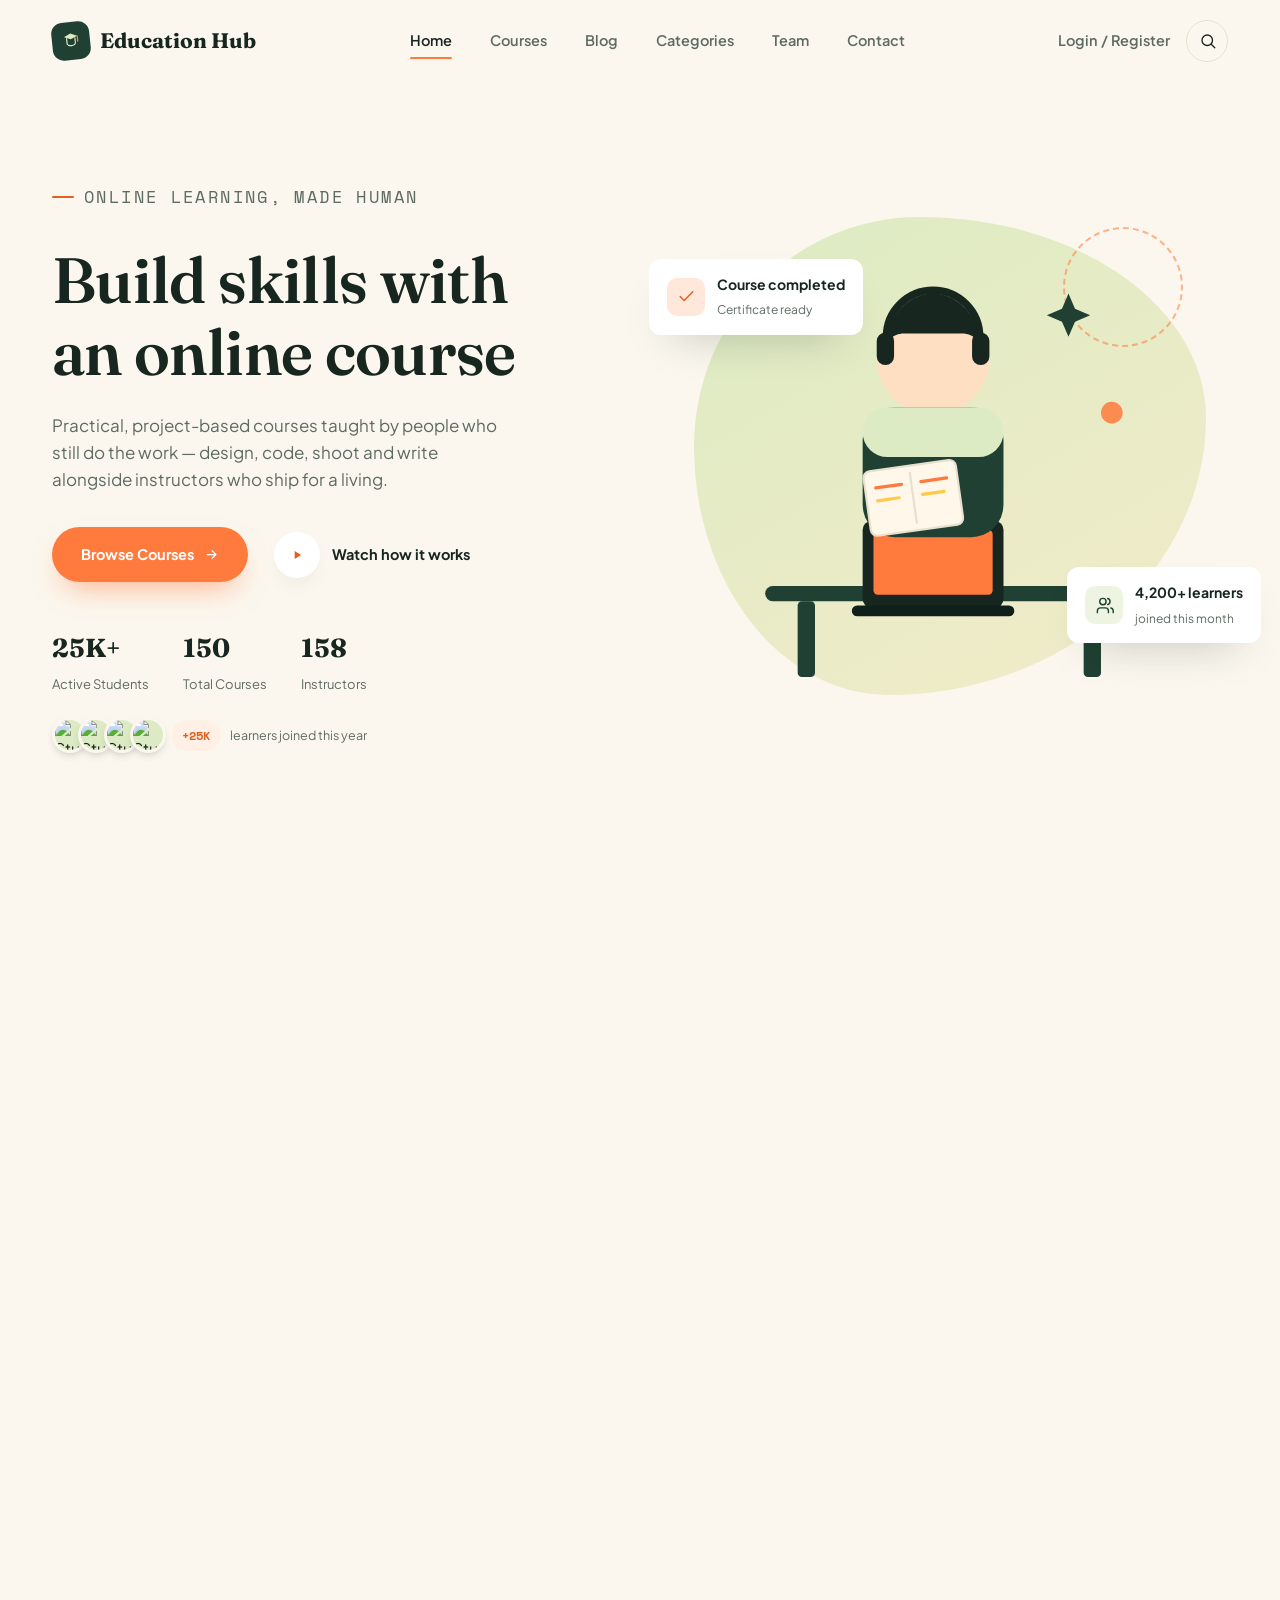
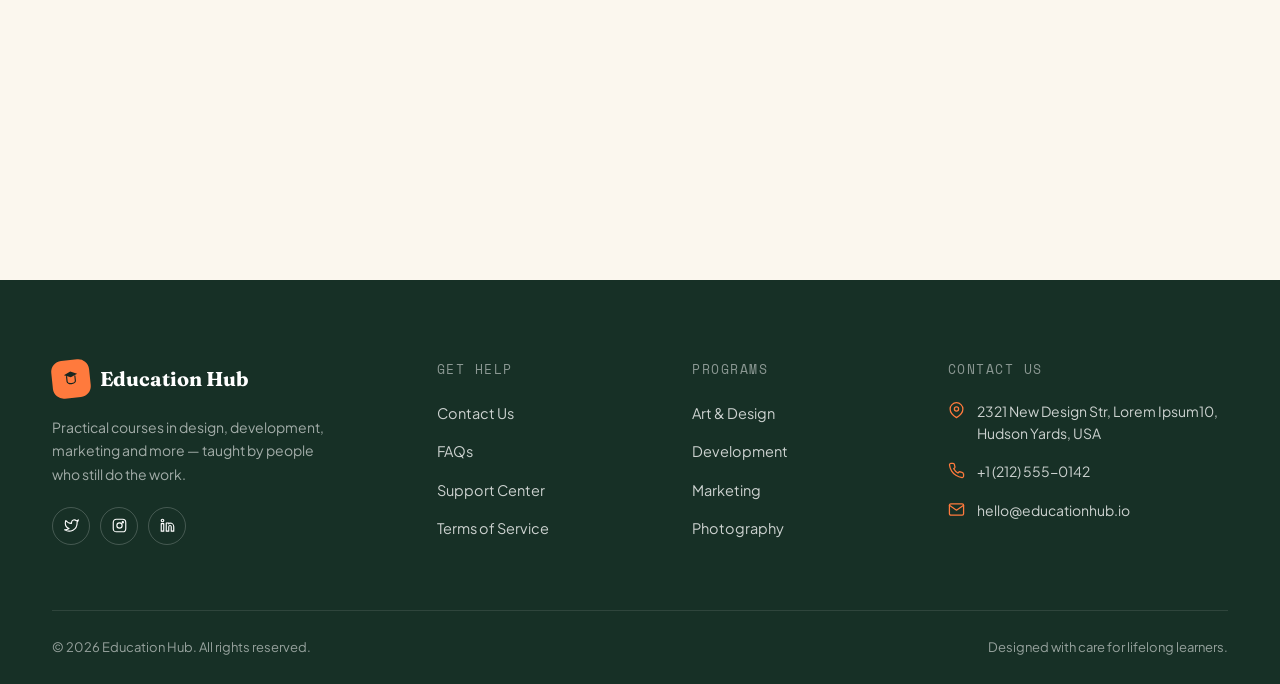
==== commit 6fb39e04: "Add files via upload" ====
--- a/index.html
+++ b/index.html
@@ -2,7 +2,7 @@
 <html lang="en" class="is-loading">
 <head>
 <meta charset="UTF-8">
-<meta name="viewport" content="width=device-width, initial-scale=1.0">
+<meta name="viewport" content="width=device-width, initial-scale=1.0, maximum-scale=1.0, user-scalable=no">
 <title>Education Hub — Build Skills With Online Courses</title>
 <meta name="description" content="Education Hub — learn design, development, marketing, photography and more with courses built by working practitioners.">
 <link rel="stylesheet" href="style.css">
@@ -40,6 +40,10 @@
       <a href="#categories">Categories</a>
       <a href="#team">Team</a>
       <a href="#footer">Contact</a>
+      <div class="mobile-search-wrap">
+        <input type="text" id="mobileSearchInput" placeholder="Search courses, topics..." aria-label="Search courses">
+      </div>
+      <a href="#" class="mobile-login-link" id="mobileLoginTrigger">Login / Register</a>
     </nav>
 
     <div class="nav-actions">
--- a/style.css
+++ b/style.css
@@ -62,6 +62,9 @@
   -webkit-touch-callout:default;
 }
 
+html{
+  overflow-x:hidden;
+}
 body{
   margin:0;
   background:var(--cream);
@@ -70,8 +73,10 @@
   font-size:16px;
   line-height:1.6;
   -webkit-font-smoothing:antialiased;
-  overflow-x:hidden;
-}
+  -webkit-tap-highlight-color:transparent;
+  tap-highlight-color:transparent;
+}
+*{ -webkit-tap-highlight-color:transparent; }
 
 img,svg{ display:block; max-width:100%; }
 a{ color:inherit; text-decoration:none; }
@@ -596,7 +601,7 @@
 .promo-mid h2{ font-size:clamp(26px,3.4vw,38px); margin-bottom:14px; }
 .promo-mid p.sub{ color:var(--ink-soft); max-width:420px; margin:0 auto 26px; font-size:15px; }
 
-.testi-track-wrap{ overflow:hidden; }
+.testi-track-wrap{ overflow:hidden; touch-action:pan-y; }
 .testi-track{ display:flex; gap:24px; transition:transform .6s var(--ease); }
 .testi-card{
   flex:0 0 calc(25% - 18px);
@@ -904,6 +909,27 @@
   .nav-actions .login-link{ display:none; }
   .burger{ display:flex; }
   .nav-search{ display:none; }
+  .nav-links::after{
+    content:"";
+    display:block;
+    width:100%;
+    padding-top:15px;
+  }
+  .nav-links .mobile-login-link{
+    display:block; width:100%; padding:15px 0 0;
+    font-weight:600; font-size:15px; color:var(--ink);
+  }
+  .nav-links .mobile-search-wrap{
+    width:100%; padding:15px 0 0;
+  }
+  .nav-links .mobile-search-wrap input{
+    width:100%; box-sizing:border-box; padding:12px 14px;
+    border:1.5px solid var(--line); border-radius:12px;
+    font-family:inherit; font-size:14.5px; background:var(--cream);
+  }
+}
+@media (min-width:881px){
+  .mobile-login-link, .mobile-search-wrap{ display:none; }
 }
 
 @media (max-width:760px){
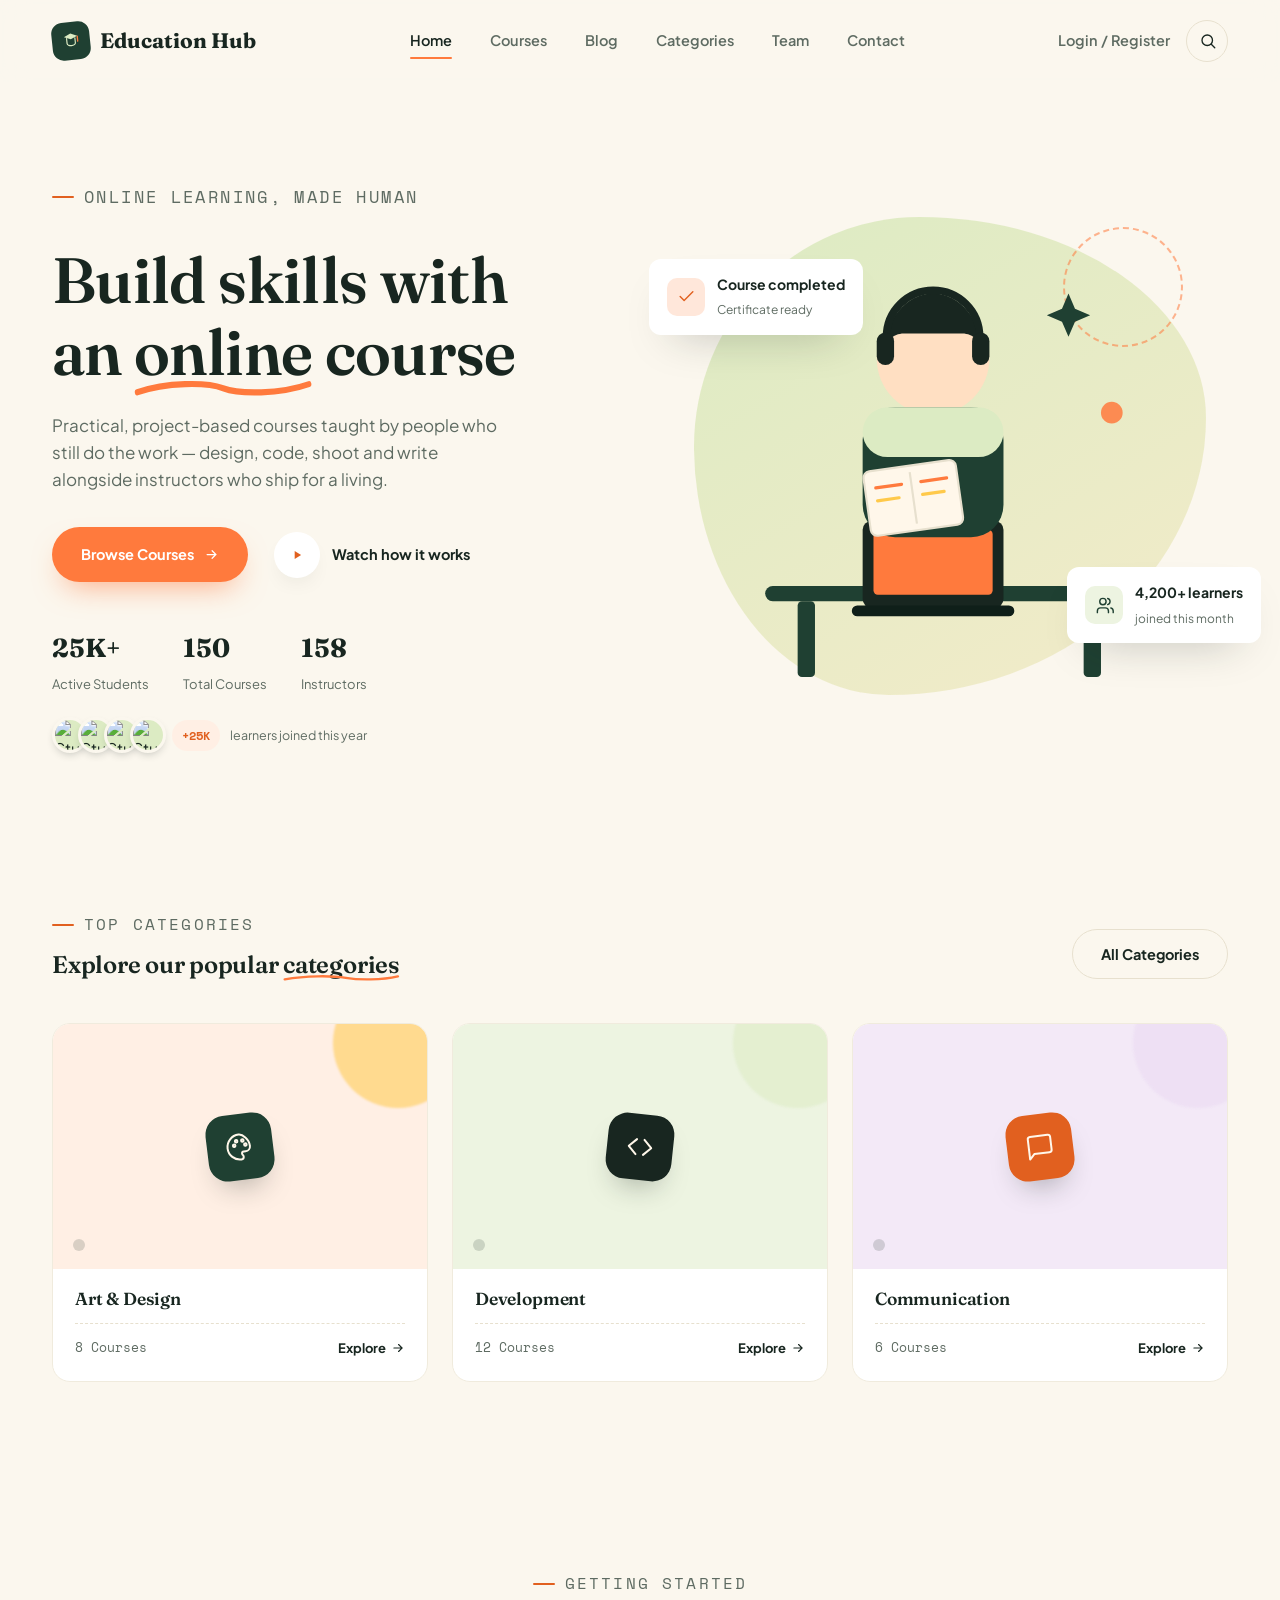
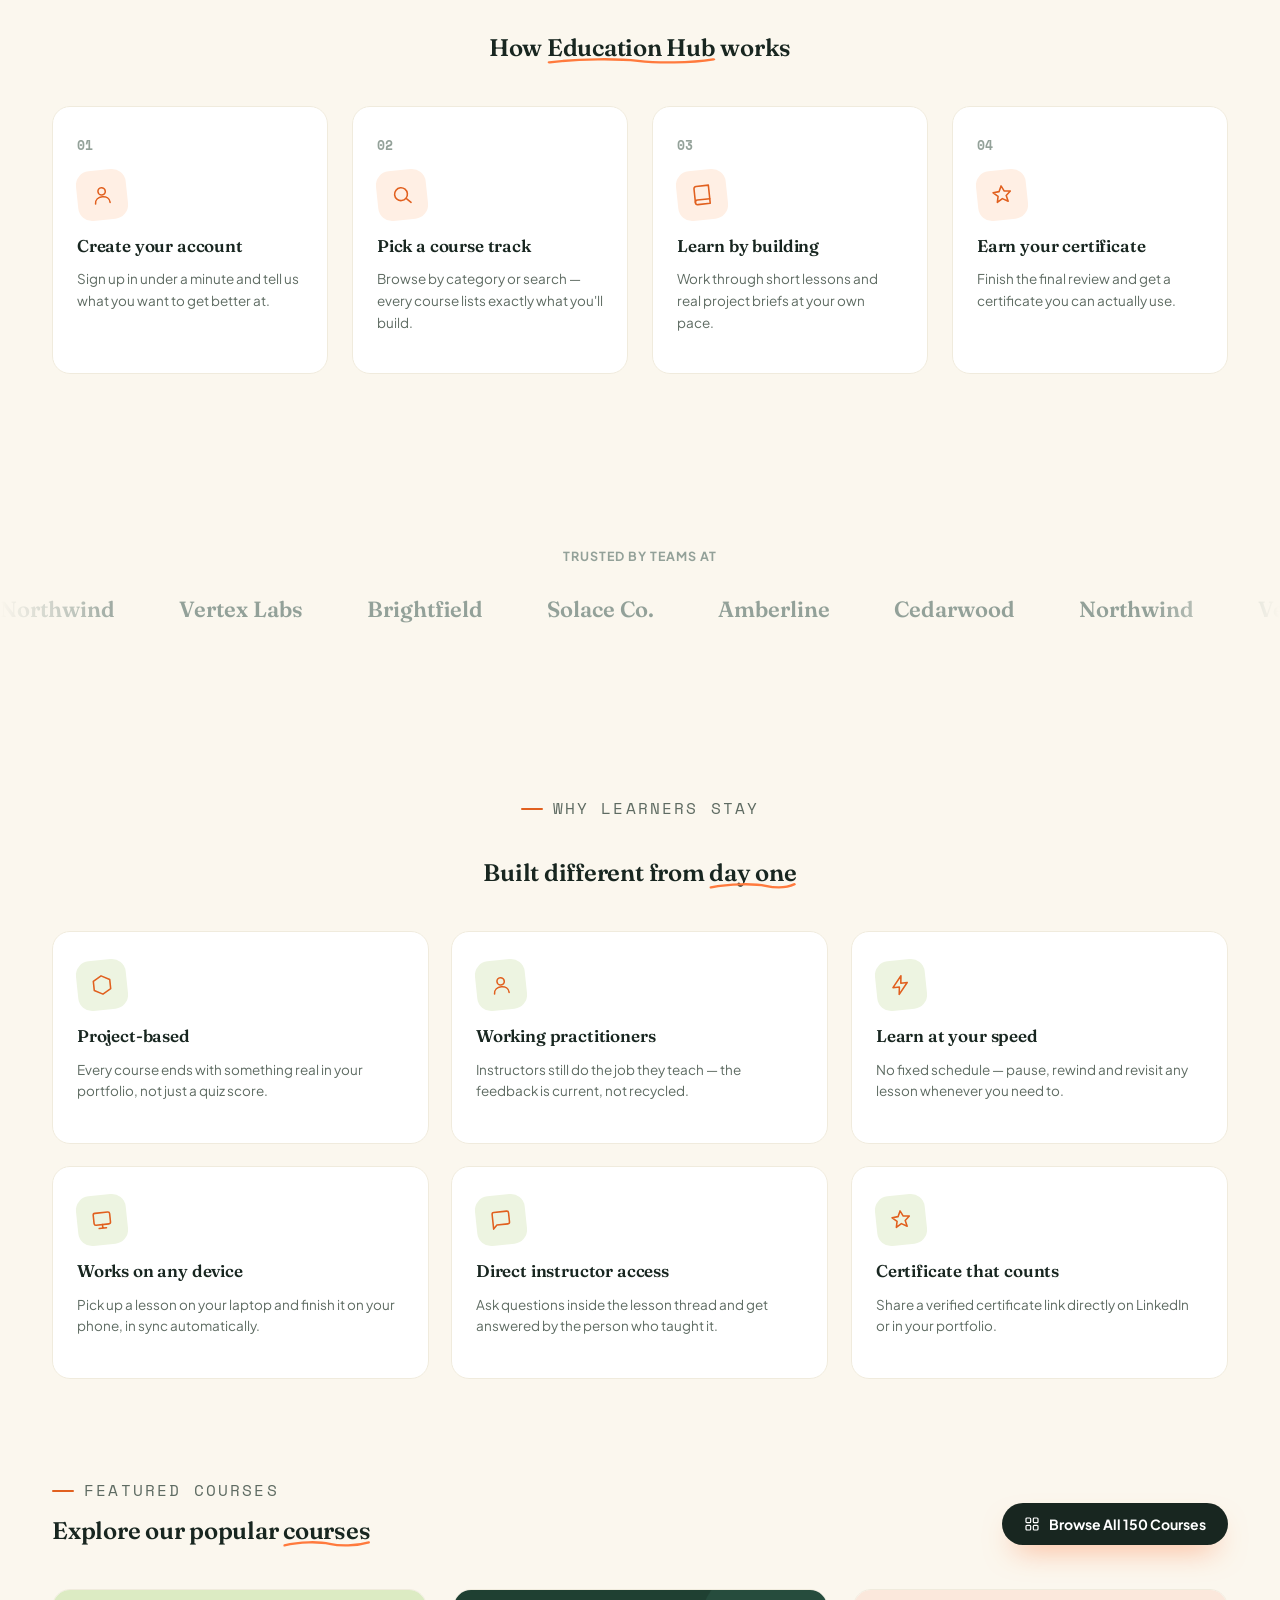
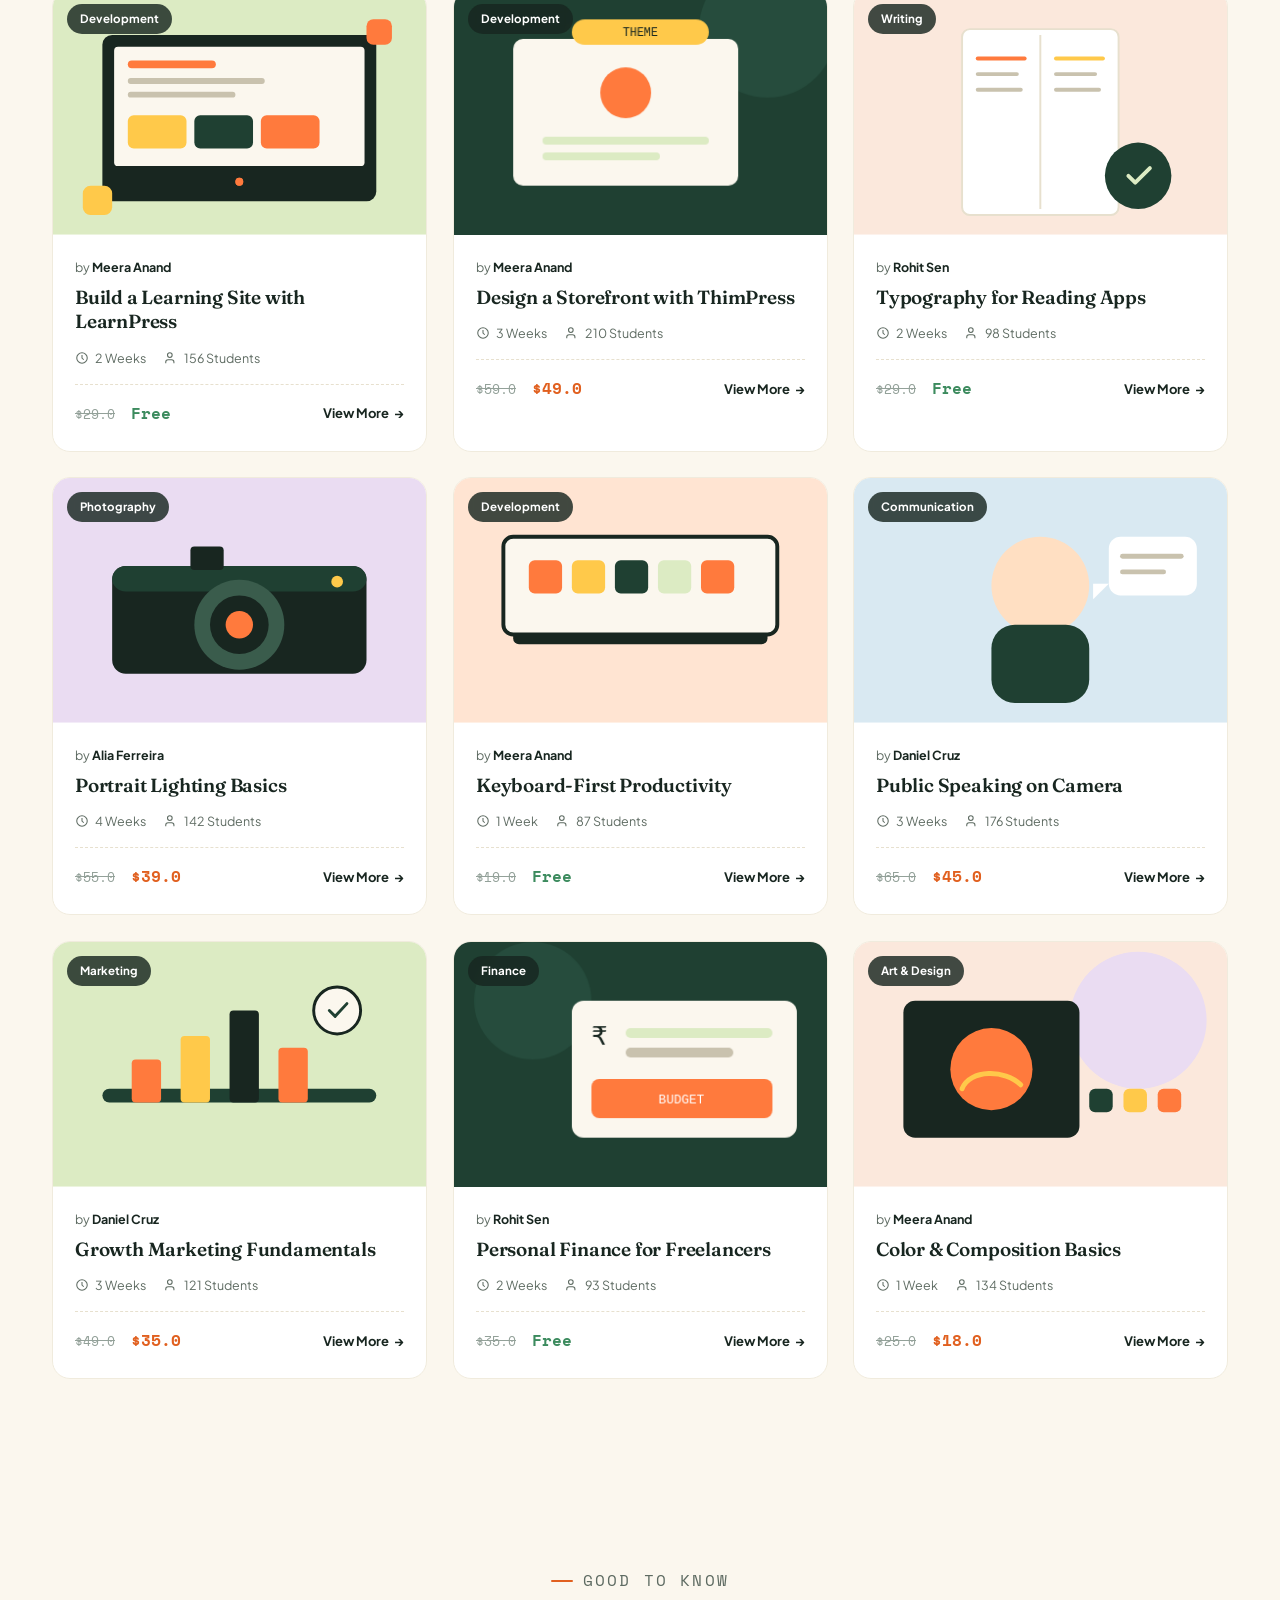
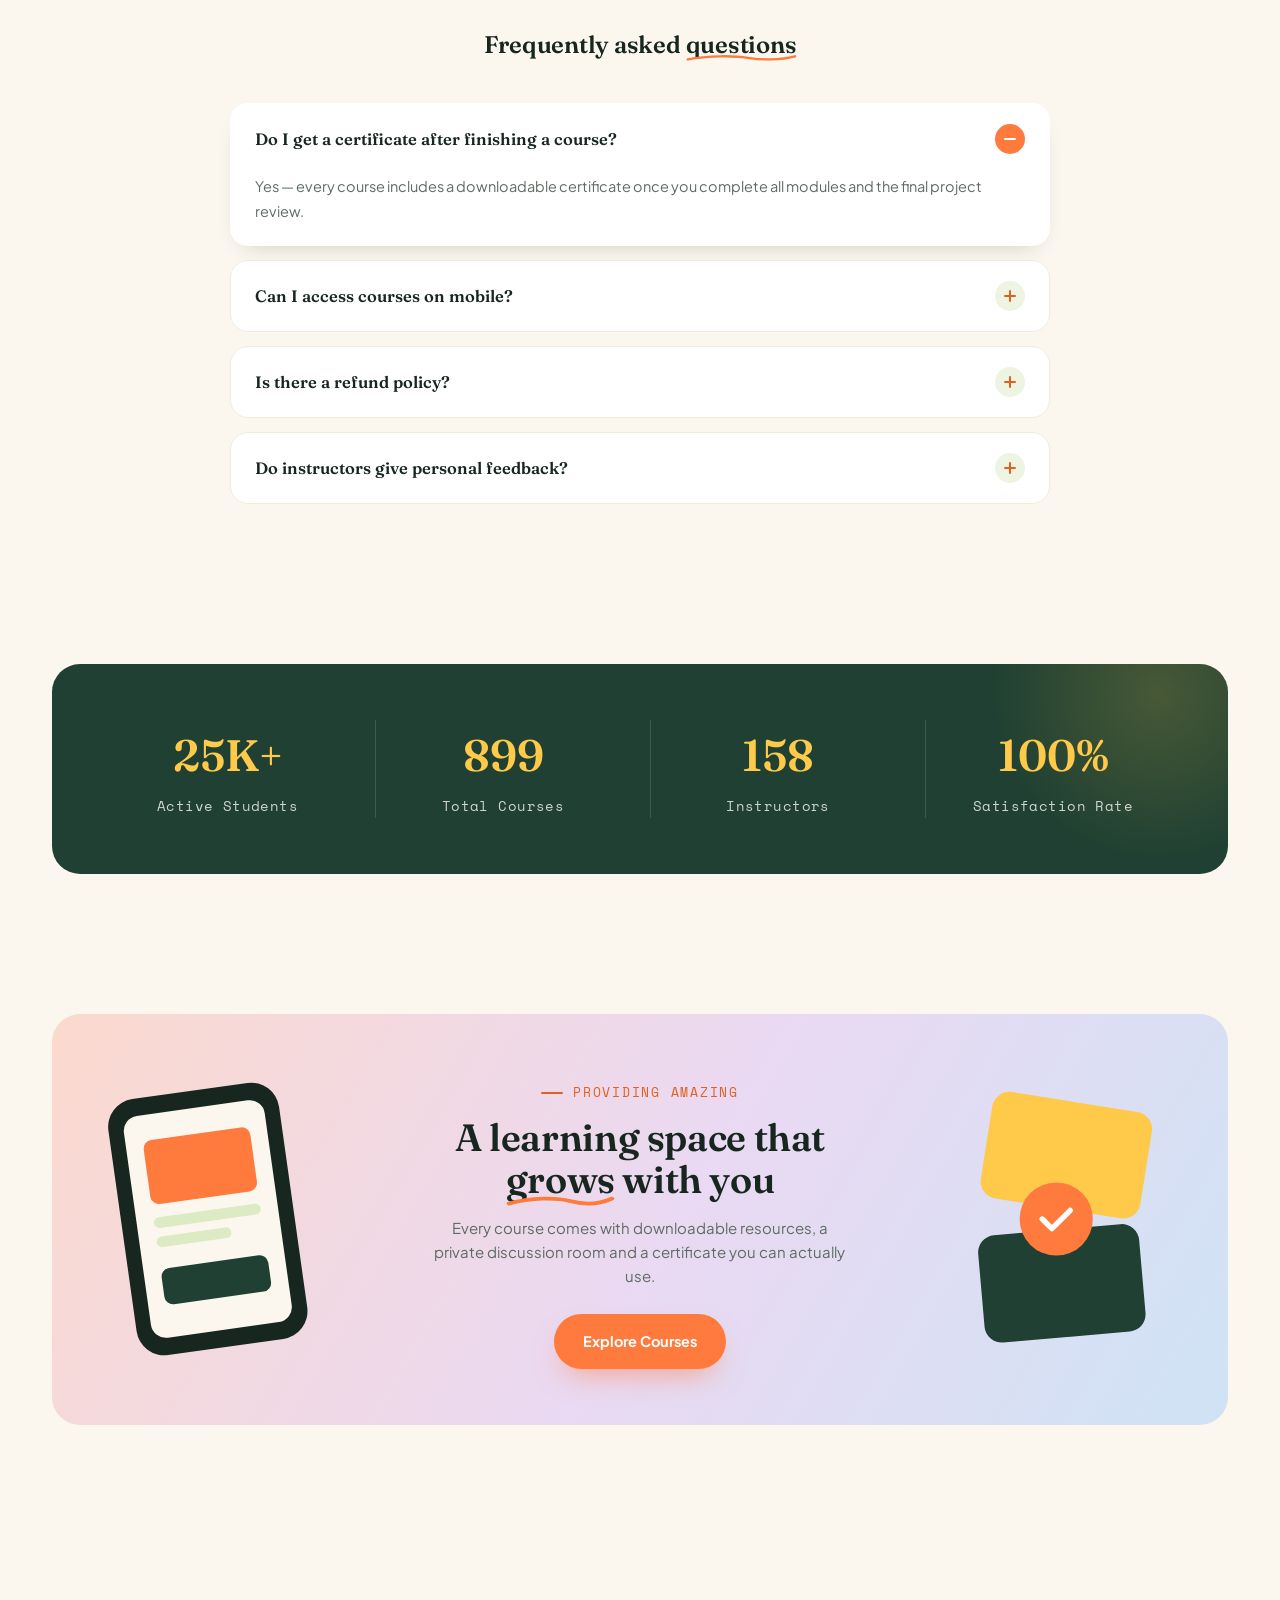
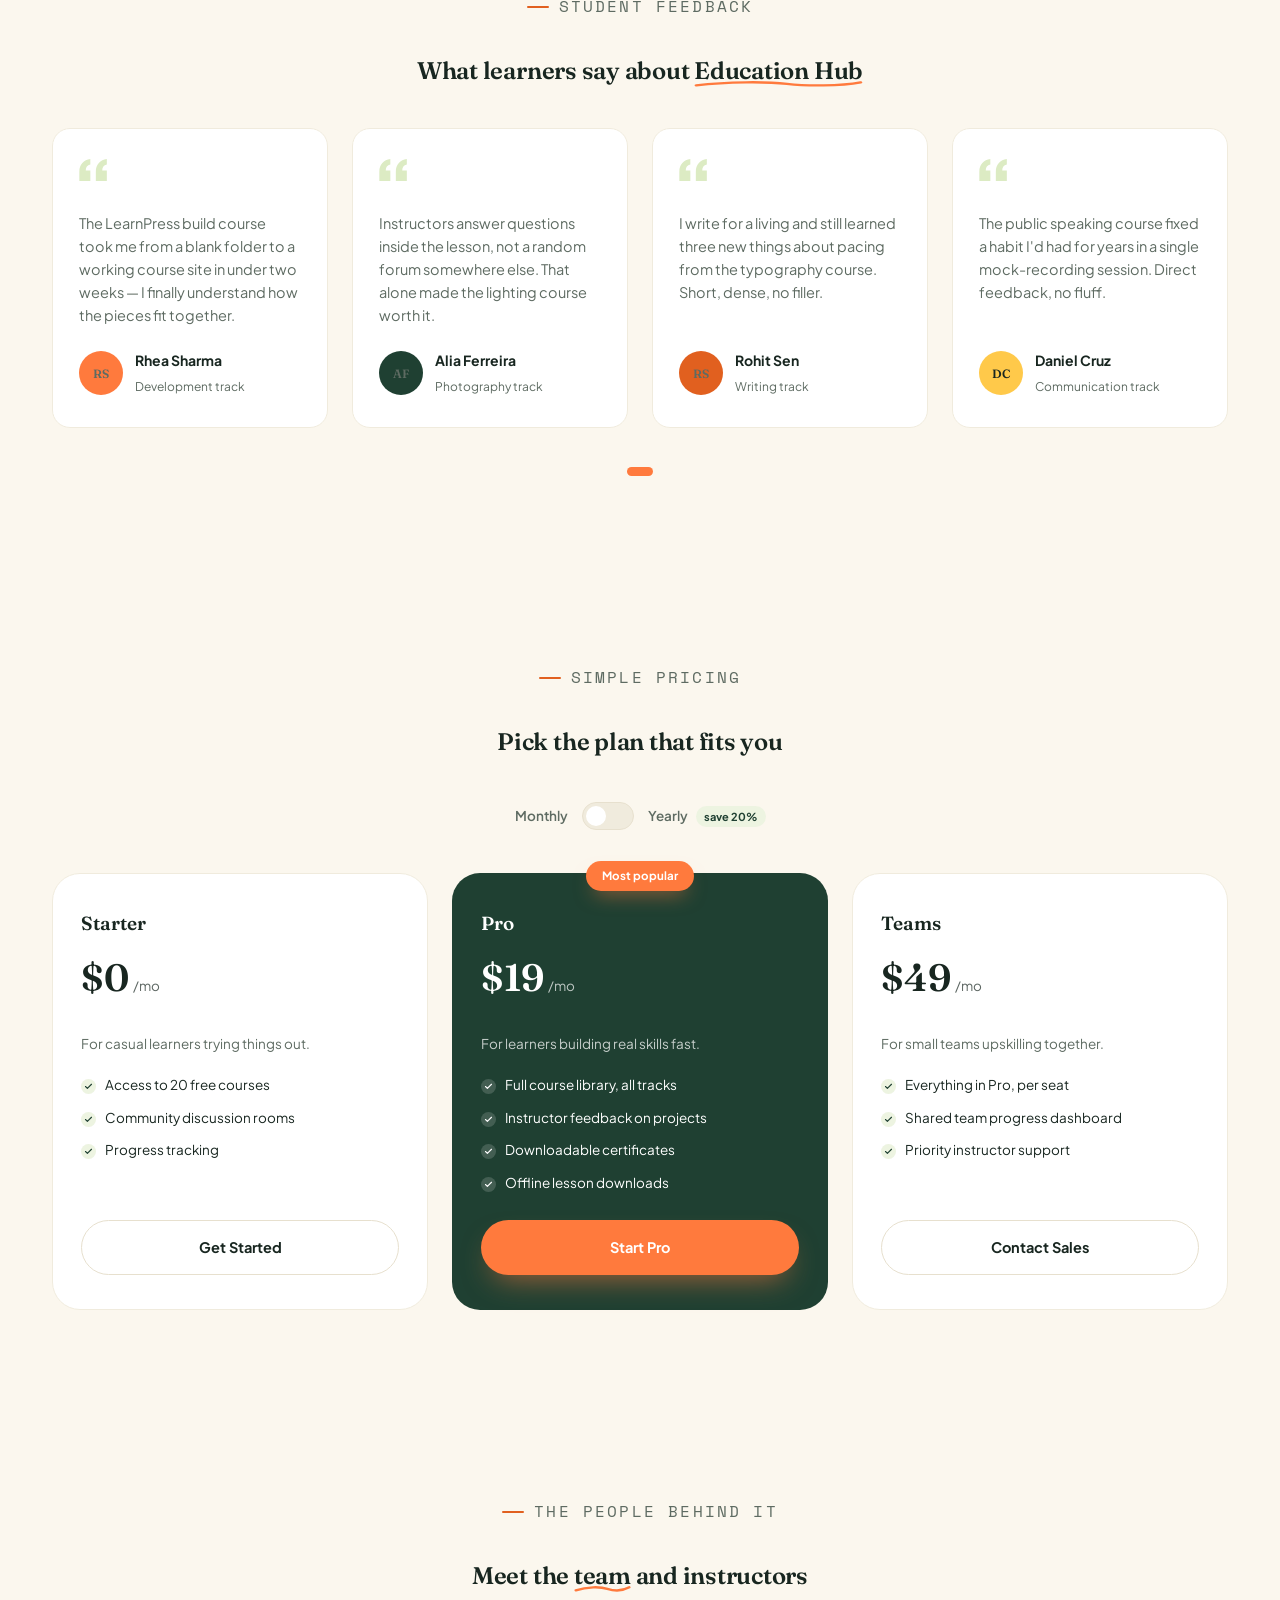
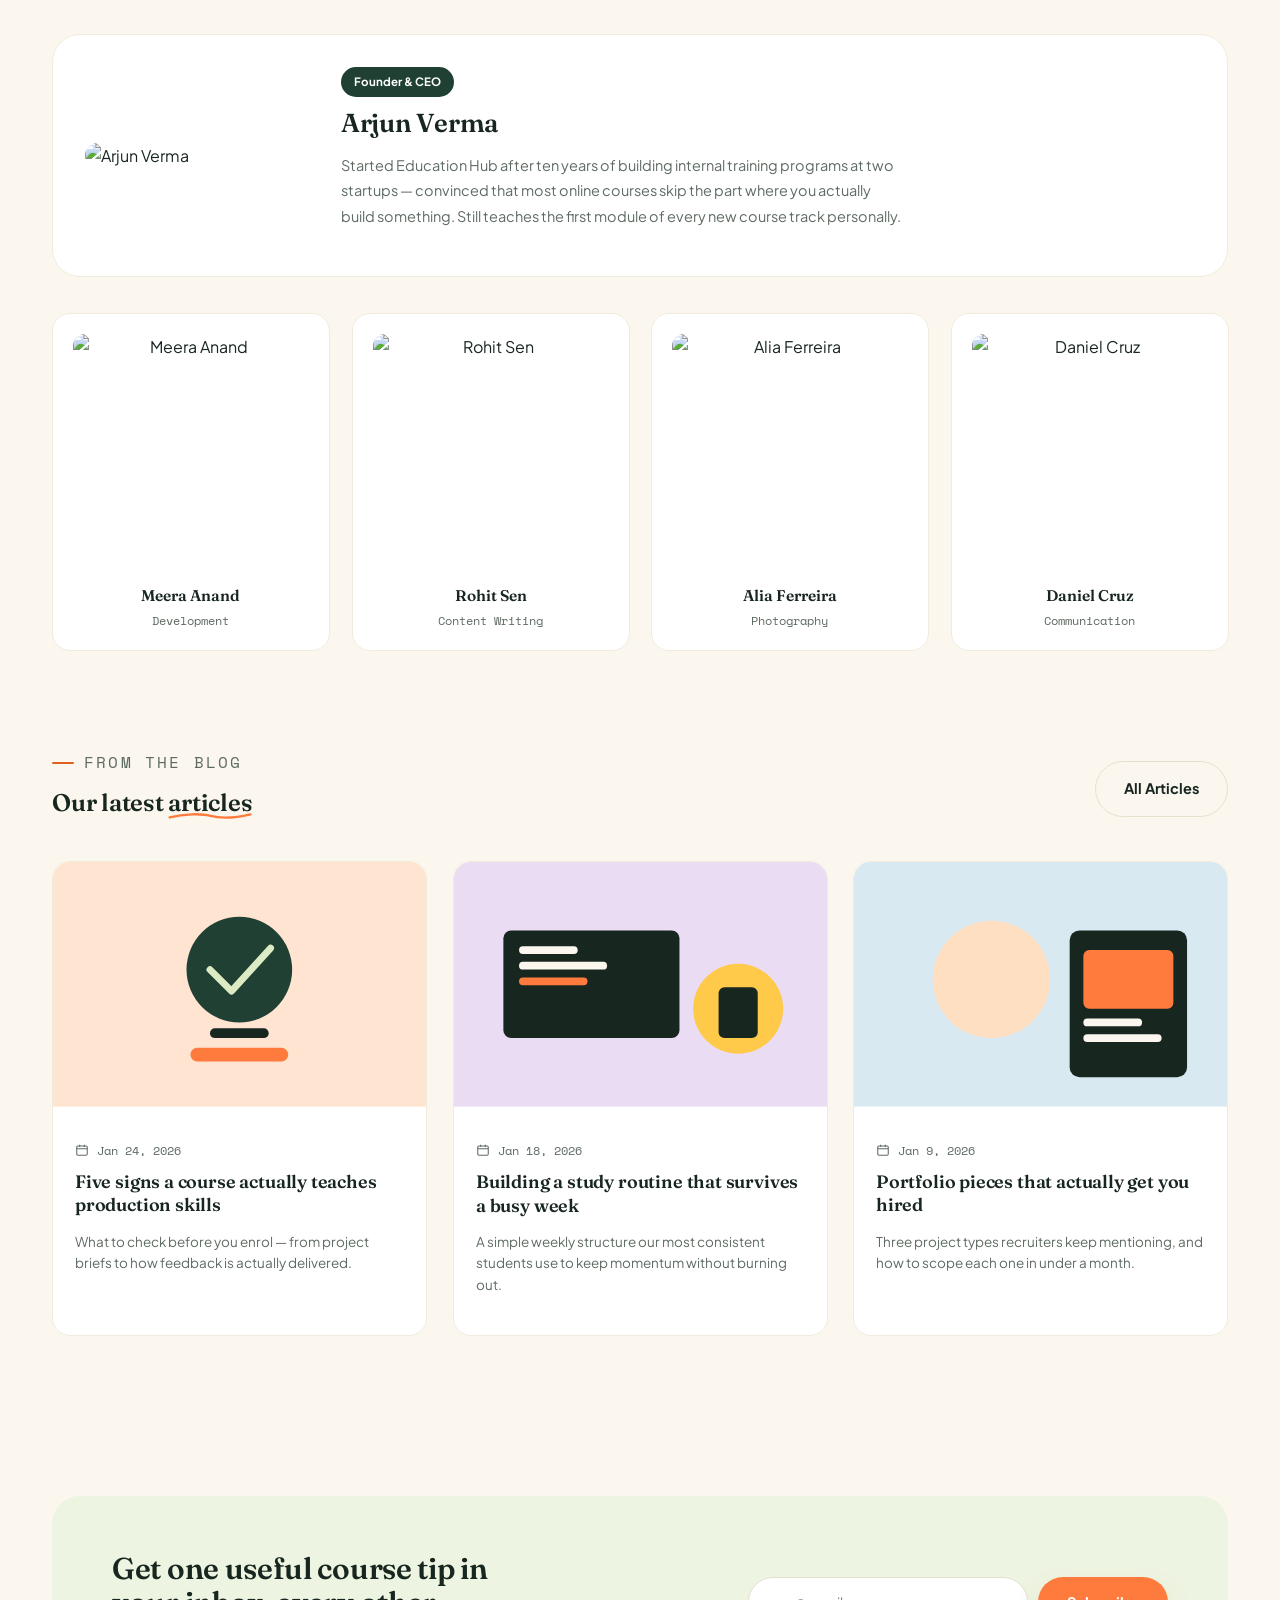
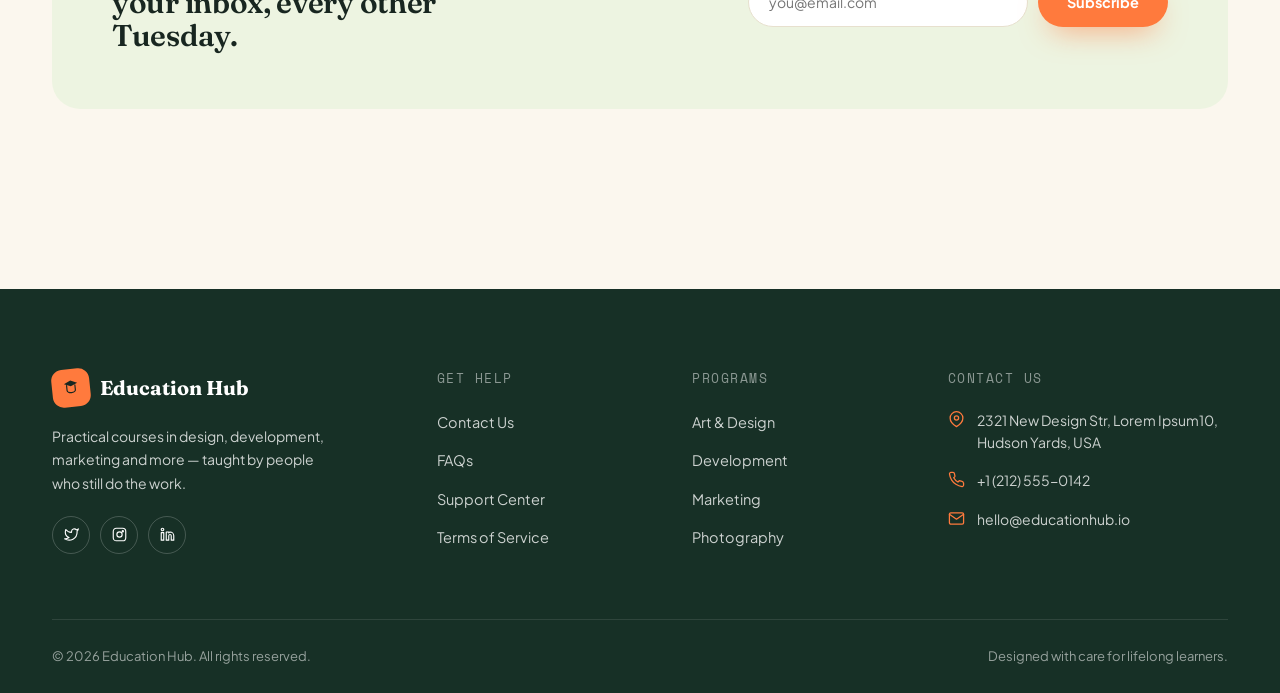
==== commit 3ba48d35: "Add files via upload" ====
--- a/index.html
+++ b/index.html
@@ -584,6 +584,7 @@
             </div>
           </div>
         </article></div>
+      <p class="modal-empty-state" id="coursesGridEmptyState" style="display:none">No courses match your search. Try a different keyword.</p>
     </div>
   </section>
 
--- a/style.css
+++ b/style.css
@@ -23,6 +23,7 @@
   --radius-sm: 12px;
   --ease: cubic-bezier(.22,1,.36,1);
   --ease-soft: cubic-bezier(.4,0,.2,1);
+  --nav-h: 78px;
 }
 
 *,*::before,*::after{ box-sizing:border-box; }
@@ -177,11 +178,16 @@
 
 .nav{
   position:sticky; top:0; z-index:100;
+  border-bottom:1px solid transparent;
+  transition:border-color .35s, box-shadow .35s;
+}
+.nav::before{
+  content:"";
+  position:absolute; inset:0;
   background:rgba(251,247,238,.82);
   backdrop-filter:blur(14px);
   -webkit-backdrop-filter:blur(14px);
-  border-bottom:1px solid transparent;
-  transition:border-color .35s, box-shadow .35s, background .35s;
+  z-index:-1;
 }
 .nav.scrolled{ border-color:var(--line); box-shadow:0 10px 30px -22px rgba(24,38,32,.4); }
 .nav-inner{
@@ -894,14 +900,15 @@
 
 @media (max-width:880px){
   .nav-links{
-    position:fixed; top:78px; left:0; right:0; bottom:0;
+    position:fixed; top:var(--nav-h); left:0; right:0; bottom:0;
+    z-index:5;
     background:var(--cream);
     flex-direction:column; align-items:flex-start; gap:0;
     padding:14px 26px 30px;
     transform:translateY(-12px); opacity:0; pointer-events:none;
     transition:opacity .35s var(--ease), transform .35s var(--ease);
     border-top:1px solid var(--line);
-    max-height:calc(100dvh - 78px);
+    max-height:calc(100dvh - var(--nav-h));
     overflow-y:auto;
   }
   .nav-links.open{ transform:translateY(0); opacity:1; pointer-events:auto; }
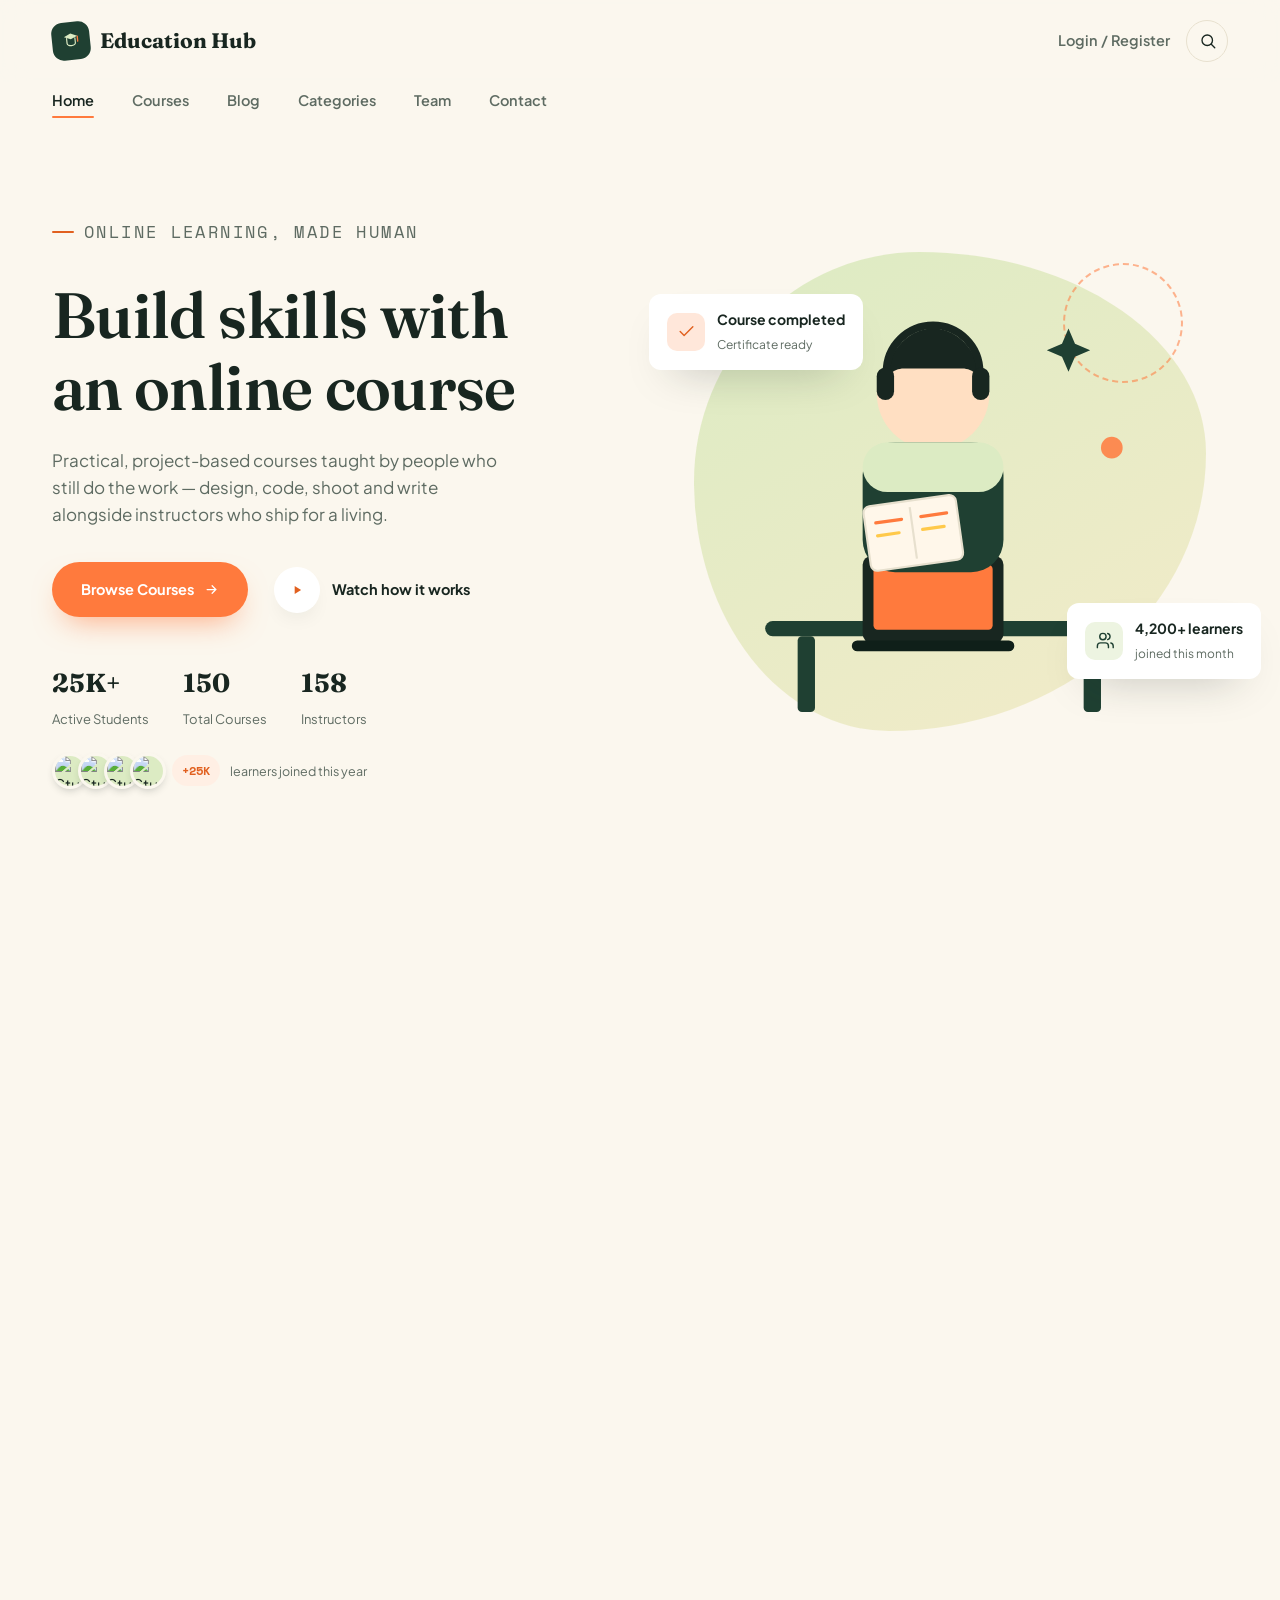
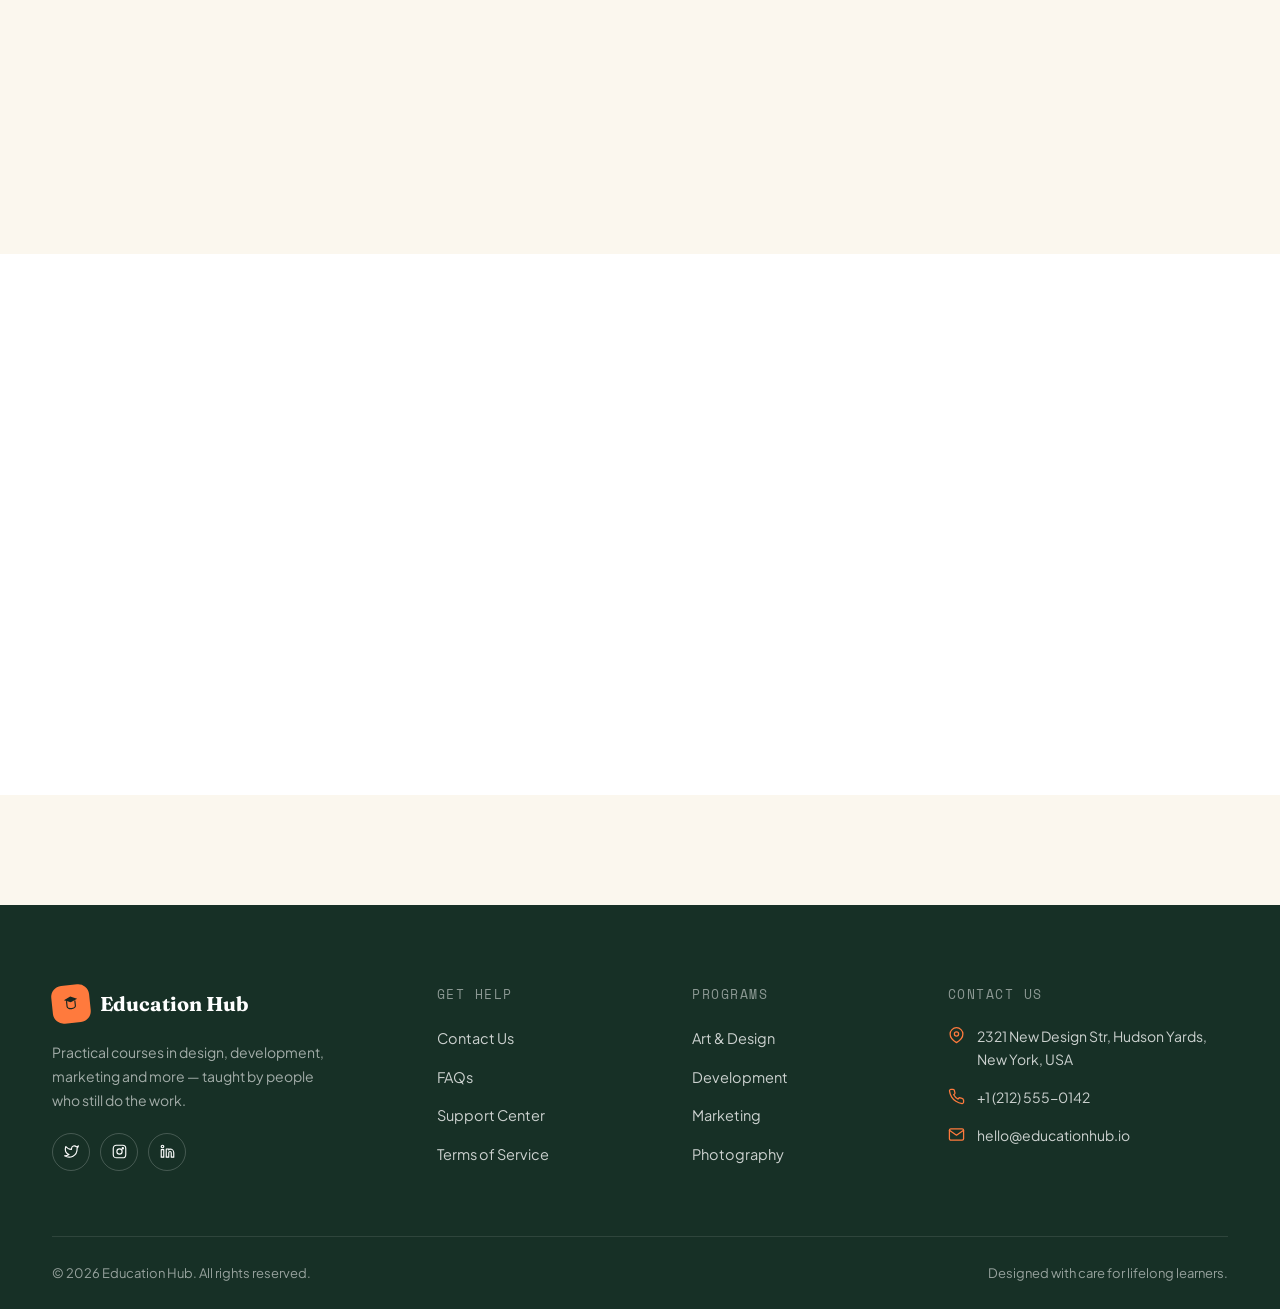
==== commit 7e6aa3cd: "Add files via upload" ====
--- a/index.html
+++ b/index.html
@@ -1,5 +1,5 @@
 <!DOCTYPE html>
-<html lang="en" class="is-loading">
+<html lang="en">
 <head>
 <meta charset="UTF-8">
 <meta name="viewport" content="width=device-width, initial-scale=1.0, maximum-scale=1.0, user-scalable=no">
@@ -9,20 +9,6 @@
 </head>
 <body>
 
-<div class="preloader" id="preloader">
-  <div class="preloader-inner">
-    <span class="preloader-logo">
-      <span class="logo-mark">
-        <svg viewBox="0 0 24 24" fill="none"><path d="M4 6.5L12 3l8 3.5L12 10 4 6.5Z" fill="#DCEBC3"/><path d="M7 8.6v6.1c0 1.4 2.2 2.9 5 2.9s5-1.5 5-2.9V8.6" stroke="#DCEBC3" stroke-width="1.4" stroke-linecap="round"/><path d="M20 7v6" stroke="#FF7A3D" stroke-width="1.6" stroke-linecap="round"/></svg>
-      </span>
-      Education Hub
-    </span>
-    <div class="preloader-bar-track">
-      <div class="preloader-bar-fill" id="preloaderFill"></div>
-    </div>
-    <span class="preloader-pct" id="preloaderPct">0%</span>
-  </div>
-</div>
 
 <header class="nav" id="nav">
   <div class="nav-inner">
@@ -32,19 +18,6 @@
       </span>
       Education Hub
     </a>
-
-    <nav class="nav-links" id="navLinks">
-      <a href="#top" class="active">Home</a>
-      <a href="#courses">Courses</a>
-      <a href="#articles">Blog</a>
-      <a href="#categories">Categories</a>
-      <a href="#team">Team</a>
-      <a href="#footer">Contact</a>
-      <div class="mobile-search-wrap">
-        <input type="text" id="mobileSearchInput" placeholder="Search courses, topics..." aria-label="Search courses">
-      </div>
-      <a href="#" class="mobile-login-link" id="mobileLoginTrigger">Login / Register</a>
-    </nav>
 
     <div class="nav-actions">
       <a href="#" class="login-link" id="loginTrigger">Login / Register</a>
@@ -59,6 +32,18 @@
     </div>
   </div>
 </header>
+<nav class="nav-links" id="navLinks">
+  <a href="#top" class="active">Home</a>
+  <a href="#courses">Courses</a>
+  <a href="#articles">Blog</a>
+  <a href="#categories">Categories</a>
+  <a href="#team">Team</a>
+  <a href="#contact">Contact</a>
+  <div class="mobile-search-wrap">
+    <input type="text" id="mobileSearchInput" placeholder="Search courses, topics..." aria-label="Search courses">
+  </div>
+  <a href="#" class="mobile-login-link" id="mobileLoginTrigger">Login / Register</a>
+</nav>
 
 <main id="top">
 
@@ -326,7 +311,7 @@
 
       <div class="courses-grid" id="coursesGrid">
 
-                <article class="course-card reveal" data-cat="Development" data-desc="Set up LearnPress from zero, structure your lessons, and ship a working course marketplace by the end of week two.">
+                <article class="course-card reveal" data-cat="Development" data-desc="Set up a CI/CD pipeline that tests and deploys your app automatically every time you push to main.">
           <div class="course-thumb">
             <span class="course-tag">Development</span>
             <svg viewBox="0 0 400 250" preserveAspectRatio="xMidYMid slice">
@@ -347,7 +332,7 @@
           </div>
           <div class="course-body">
             <div class="course-author">by <b>Meera Anand</b></div>
-            <h3 class="course-title">Build a Learning Site with LearnPress</h3>
+            <h3 class="course-title">Automating Deploys with GitHub Actions</h3>
             <div class="course-meta">
               <span><svg viewBox="0 0 24 24" fill="none" stroke="currentColor" stroke-width="1.8"><circle cx="12" cy="12" r="9"/><path d="M12 7v5l3 3"/></svg>2 Weeks</span>
               <span><svg viewBox="0 0 24 24" fill="none" stroke="currentColor" stroke-width="1.8"><path d="M17 21v-2a4 4 0 0 0-4-4H7a4 4 0 0 0-4 4v2"/><circle cx="10" cy="7" r="4"/></svg>156 Students</span>
@@ -359,7 +344,7 @@
           </div>
         </article>
 
-                <article class="course-card reveal" data-cat="Development" data-desc="Customize a ThimPress storefront theme end to end — layout, product blocks and checkout flow — no prior theming experience needed.">
+                <article class="course-card reveal" data-cat="Development" data-desc="Learn a repeatable process for untangling old code safely — tests first, small steps, no big-bang rewrites.">
           <div class="course-thumb">
             <span class="course-tag">Development</span>
             <svg viewBox="0 0 400 250" preserveAspectRatio="xMidYMid slice">
@@ -375,7 +360,7 @@
           </div>
           <div class="course-body">
             <div class="course-author">by <b>Meera Anand</b></div>
-            <h3 class="course-title">Design a Storefront with ThimPress</h3>
+            <h3 class="course-title">Refactoring Legacy Codebases</h3>
             <div class="course-meta">
               <span><svg viewBox="0 0 24 24" fill="none" stroke="currentColor" stroke-width="1.8"><circle cx="12" cy="12" r="9"/><path d="M12 7v5l3 3"/></svg>3 Weeks</span>
               <span><svg viewBox="0 0 24 24" fill="none" stroke="currentColor" stroke-width="1.8"><path d="M17 21v-2a4 4 0 0 0-4-4H7a4 4 0 0 0-4 4v2"/><circle cx="10" cy="7" r="4"/></svg>210 Students</span>
@@ -387,7 +372,7 @@
           </div>
         </article>
 
-                <article class="course-card reveal" data-cat="Content Writing" data-desc="Learn how spacing, hierarchy and font pairing change readability inside real reading apps, with before/after teardown exercises.">
+                <article class="course-card reveal" data-cat="Content Writing" data-desc="Turn confusing internal notes into documentation your users and teammates will actually read and trust.">
           <div class="course-thumb">
             <span class="course-tag">Writing</span>
             <svg viewBox="0 0 400 250" preserveAspectRatio="xMidYMid slice">
@@ -406,7 +391,7 @@
           </div>
           <div class="course-body">
             <div class="course-author">by <b>Rohit Sen</b></div>
-            <h3 class="course-title">Typography for Reading Apps</h3>
+            <h3 class="course-title">Writing Clear Product Docs</h3>
             <div class="course-meta">
               <span><svg viewBox="0 0 24 24" fill="none" stroke="currentColor" stroke-width="1.8"><circle cx="12" cy="12" r="9"/><path d="M12 7v5l3 3"/></svg>2 Weeks</span>
               <span><svg viewBox="0 0 24 24" fill="none" stroke="currentColor" stroke-width="1.8"><path d="M17 21v-2a4 4 0 0 0-4-4H7a4 4 0 0 0-4 4v2"/><circle cx="10" cy="7" r="4"/></svg>98 Students</span>
@@ -418,7 +403,7 @@
           </div>
         </article>
 
-                <article class="course-card reveal" data-cat="Photography" data-desc="Master three-point lighting setups for portraits using gear you likely already own, plus a mock shoot with instructor feedback.">
+                <article class="course-card reveal" data-cat="Photography" data-desc="Time your outdoor shoots around natural light and use simple reflectors to get warm, flattering portraits.">
           <div class="course-thumb">
             <span class="course-tag">Photography</span>
             <svg viewBox="0 0 400 250" preserveAspectRatio="xMidYMid slice">
@@ -434,7 +419,7 @@
           </div>
           <div class="course-body">
             <div class="course-author">by <b>Alia Ferreira</b></div>
-            <h3 class="course-title">Portrait Lighting Basics</h3>
+            <h3 class="course-title">Shooting in Golden Hour Light</h3>
             <div class="course-meta">
               <span><svg viewBox="0 0 24 24" fill="none" stroke="currentColor" stroke-width="1.8"><circle cx="12" cy="12" r="9"/><path d="M12 7v5l3 3"/></svg>4 Weeks</span>
               <span><svg viewBox="0 0 24 24" fill="none" stroke="currentColor" stroke-width="1.8"><path d="M17 21v-2a4 4 0 0 0-4-4H7a4 4 0 0 0-4 4v2"/><circle cx="10" cy="7" r="4"/></svg>142 Students</span>
@@ -446,7 +431,7 @@
           </div>
         </article>
 
-                <article class="course-card reveal" data-cat="Development" data-desc="A one-week sprint on shortcuts, window management and editor speed-ups that cuts real repetitive work down to minutes.">
+                <article class="course-card reveal" data-cat="Development" data-desc="Write practical unit and integration tests for a REST API so bugs get caught before your users find them.">
           <div class="course-thumb">
             <span class="course-tag">Development</span>
             <svg viewBox="0 0 400 250" preserveAspectRatio="xMidYMid slice">
@@ -462,7 +447,7 @@
           </div>
           <div class="course-body">
             <div class="course-author">by <b>Meera Anand</b></div>
-            <h3 class="course-title">Keyboard-First Productivity</h3>
+            <h3 class="course-title">Testing Your API Endpoints</h3>
             <div class="course-meta">
               <span><svg viewBox="0 0 24 24" fill="none" stroke="currentColor" stroke-width="1.8"><circle cx="12" cy="12" r="9"/><path d="M12 7v5l3 3"/></svg>1 Week</span>
               <span><svg viewBox="0 0 24 24" fill="none" stroke="currentColor" stroke-width="1.8"><path d="M17 21v-2a4 4 0 0 0-4-4H7a4 4 0 0 0-4 4v2"/><circle cx="10" cy="7" r="4"/></svg>87 Students</span>
@@ -474,7 +459,7 @@
           </div>
         </article>
 
-                <article class="course-card reveal" data-cat="Communication" data-desc="Fix pacing, filler words and eye contact through recorded mock sessions reviewed live with an instructor, not a checklist.">
+                <article class="course-card reveal" data-cat="Communication" data-desc="Cut meeting time in half with better agendas, clear owners, and a habit of ending with next steps.">
           <div class="course-thumb">
             <span class="course-tag">Communication</span>
             <svg viewBox="0 0 400 250" preserveAspectRatio="xMidYMid slice">
@@ -489,7 +474,7 @@
           </div>
           <div class="course-body">
             <div class="course-author">by <b>Daniel Cruz</b></div>
-            <h3 class="course-title">Public Speaking on Camera</h3>
+            <h3 class="course-title">Running Meetings People Actually Like</h3>
             <div class="course-meta">
               <span><svg viewBox="0 0 24 24" fill="none" stroke="currentColor" stroke-width="1.8"><circle cx="12" cy="12" r="9"/><path d="M12 7v5l3 3"/></svg>3 Weeks</span>
               <span><svg viewBox="0 0 24 24" fill="none" stroke="currentColor" stroke-width="1.8"><path d="M17 21v-2a4 4 0 0 0-4-4H7a4 4 0 0 0-4 4v2"/><circle cx="10" cy="7" r="4"/></svg>176 Students</span>
@@ -501,7 +486,7 @@
           </div>
         </article>
 
-                <article class="course-card reveal" data-cat="Marketing" data-desc="Cover acquisition channels, basic funnel math and one real campaign brief you build and critique with the cohort.">
+                <article class="course-card reveal" data-cat="Marketing" data-desc="Plan a month of content in one sitting using a simple system that keeps you consistent without burning out.">
           <div class="course-thumb">
             <span class="course-tag">Marketing</span>
             <svg viewBox="0 0 400 250" preserveAspectRatio="xMidYMid slice">
@@ -517,7 +502,7 @@
           </div>
           <div class="course-body">
             <div class="course-author">by <b>Daniel Cruz</b></div>
-            <h3 class="course-title">Growth Marketing Fundamentals</h3>
+            <h3 class="course-title">Building a Content Calendar That Sticks</h3>
             <div class="course-meta">
               <span><svg viewBox="0 0 24 24" fill="none" stroke="currentColor" stroke-width="1.8"><circle cx="12" cy="12" r="9"/><path d="M12 7v5l3 3"/></svg>3 Weeks</span>
               <span><svg viewBox="0 0 24 24" fill="none" stroke="currentColor" stroke-width="1.8"><path d="M17 21v-2a4 4 0 0 0-4-4H7a4 4 0 0 0-4 4v2"/><circle cx="10" cy="7" r="4"/></svg>121 Students</span>
@@ -529,7 +514,7 @@
           </div>
         </article>
 
-                <article class="course-card reveal" data-cat="Finance" data-desc="Set up invoicing, tax buffers and a simple monthly budget built specifically around irregular freelance income.">
+                <article class="course-card reveal" data-cat="Finance" data-desc="Figure out what to charge as a freelancer using a simple formula that accounts for taxes, downtime, and growth.">
           <div class="course-thumb">
             <span class="course-tag">Finance</span>
             <svg viewBox="0 0 400 250" preserveAspectRatio="xMidYMid slice">
@@ -545,7 +530,7 @@
           </div>
           <div class="course-body">
             <div class="course-author">by <b>Rohit Sen</b></div>
-            <h3 class="course-title">Personal Finance for Freelancers</h3>
+            <h3 class="course-title">Freelance Rate Setting Basics</h3>
             <div class="course-meta">
               <span><svg viewBox="0 0 24 24" fill="none" stroke="currentColor" stroke-width="1.8"><circle cx="12" cy="12" r="9"/><path d="M12 7v5l3 3"/></svg>2 Weeks</span>
               <span><svg viewBox="0 0 24 24" fill="none" stroke="currentColor" stroke-width="1.8"><path d="M17 21v-2a4 4 0 0 0-4-4H7a4 4 0 0 0-4 4v2"/><circle cx="10" cy="7" r="4"/></svg>93 Students</span>
@@ -557,7 +542,7 @@
           </div>
         </article>
 
-                <article class="course-card reveal" data-cat="Art &amp; Design" data-desc="Explore color theory and composition through five short daily exercises, ending with one polished digital illustration.">
+                <article class="course-card reveal" data-cat="Art &amp; Design" data-desc="Build a daily 10-minute sketching habit that helps you generate and communicate design ideas quickly.">
           <div class="course-thumb">
             <span class="course-tag">Art &amp; Design</span>
             <svg viewBox="0 0 400 250" preserveAspectRatio="xMidYMid slice">
@@ -573,7 +558,7 @@
           </div>
           <div class="course-body">
             <div class="course-author">by <b>Meera Anand</b></div>
-            <h3 class="course-title">Color & Composition Basics</h3>
+            <h3 class="course-title">Sketching Ideas Fast</h3>
             <div class="course-meta">
               <span><svg viewBox="0 0 24 24" fill="none" stroke="currentColor" stroke-width="1.8"><circle cx="12" cy="12" r="9"/><path d="M12 7v5l3 3"/></svg>1 Week</span>
               <span><svg viewBox="0 0 24 24" fill="none" stroke="currentColor" stroke-width="1.8"><path d="M17 21v-2a4 4 0 0 0-4-4H7a4 4 0 0 0-4 4v2"/><circle cx="10" cy="7" r="4"/></svg>134 Students</span>
@@ -620,7 +605,7 @@
     <div class="wrap">
       <div class="stats-band reveal">
         <div class="stat-item"><div class="stat-num" data-target="25" data-suffix="K+">0</div><div class="stat-label">Active Students</div></div>
-        <div class="stat-item"><div class="stat-num" data-target="899" data-suffix="">0</div><div class="stat-label">Total Courses</div></div>
+        <div class="stat-item"><div class="stat-num" data-target="150" data-suffix="+">0</div><div class="stat-label">Total Courses</div></div>
         <div class="stat-item"><div class="stat-num" data-target="158" data-suffix="">0</div><div class="stat-label">Instructors</div></div>
         <div class="stat-item"><div class="stat-num" data-target="100" data-suffix="%">0</div><div class="stat-label">Satisfaction Rate</div></div>
       </div>
@@ -888,9 +873,65 @@
     <div class="wrap">
       <div class="newsletter reveal">
         <h3>Get one useful course tip in your inbox, every other Tuesday.</h3>
-        <form class="news-form" onsubmit="return false;">
-          <input type="email" placeholder="you@email.com" required>
+        <form class="news-form" id="newsletterForm">
+          <input type="email" id="newsletterEmail" placeholder="you@email.com" required>
           <button type="submit" class="btn btn-primary">Subscribe</button>
+        </form>
+        <p id="newsletterMsg" class="news-msg" hidden></p>
+      </div>
+    </div>
+  </section>
+
+  <!-- ── Contact Section ── -->
+  <section class="section contact-section" id="contact">
+    <div class="wrap">
+      <div class="contact-inner">
+        <div class="contact-info reveal">
+          <p class="eyebrow">Get in touch</p>
+          <h2>We'd love to hear from you.</h2>
+          <p class="contact-sub">Have a question about a course, instructor partnerships, or anything else? Send us a message and we'll respond within 24 hours.</p>
+          <ul class="contact-detail-list">
+            <li>
+              <span class="contact-icon">
+                <svg viewBox="0 0 24 24" fill="none" stroke="currentColor" stroke-width="1.8" stroke-linecap="round" stroke-linejoin="round"><rect x="2" y="4" width="20" height="16" rx="2"/><path d="m2 6 10 7 10-7"/></svg>
+              </span>
+              hello@educationhub.io
+            </li>
+            <li>
+              <span class="contact-icon">
+                <svg viewBox="0 0 24 24" fill="none" stroke="currentColor" stroke-width="1.8" stroke-linecap="round" stroke-linejoin="round"><path d="M22 16.9v3a2 2 0 0 1-2.2 2 19.8 19.8 0 0 1-8.6-3.1 19.5 19.5 0 0 1-6-6 19.8 19.8 0 0 1-3.1-8.7A2 2 0 0 1 4.1 2h3a2 2 0 0 1 2 1.7c.1.9.3 1.8.6 2.7a2 2 0 0 1-.5 2.1L8 9.6a16 16 0 0 0 6 6l1.1-1.2a2 2 0 0 1 2.1-.5c.9.3 1.8.5 2.7.6a2 2 0 0 1 1.7 2Z"/></svg>
+              </span>
+              +1 (212) 555-0142
+            </li>
+            <li>
+              <span class="contact-icon">
+                <svg viewBox="0 0 24 24" fill="none" stroke="currentColor" stroke-width="1.8" stroke-linecap="round" stroke-linejoin="round"><path d="M21 10c0 7-9 12-9 12s-9-5-9-12a9 9 0 0 1 18 0Z"/><circle cx="12" cy="10" r="3"/></svg>
+              </span>
+              Hudson Yards, New York, USA
+            </li>
+          </ul>
+        </div>
+
+        <form class="contact-form reveal" id="contactForm">
+          <div class="contact-row">
+            <div class="contact-field">
+              <label for="contactName">Your Name</label>
+              <input type="text" id="contactName" placeholder="Jane Doe" required>
+            </div>
+            <div class="contact-field">
+              <label for="contactEmail">Email Address</label>
+              <input type="email" id="contactEmail" placeholder="you@example.com" required>
+            </div>
+          </div>
+          <div class="contact-field">
+            <label for="contactMessage">Message</label>
+            <textarea id="contactMessage" rows="5" placeholder="Tell us how we can help…" required></textarea>
+          </div>
+          <button type="submit" class="btn btn-primary contact-submit">
+            Send Message
+            <svg width="15" height="15" viewBox="0 0 24 24" fill="none" stroke="currentColor" stroke-width="2" stroke-linecap="round"><path d="M22 2L11 13M22 2l-7 20-4-9-9-4 20-7Z"/></svg>
+          </button>
+          <p id="contactMsg" class="contact-msg" hidden></p>
         </form>
       </div>
     </div>
@@ -919,9 +960,9 @@
       <div class="footer-help">
         <div class="foot-title">Get Help</div>
         <ul class="foot-links">
-          <li><a href="#">Contact Us</a></li>
-          <li><a href="#">FAQs</a></li>
-          <li><a href="#">Support Center</a></li>
+          <li><a href="#contact">Contact Us</a></li>
+          <li><a href="#faq">FAQs</a></li>
+          <li><a href="#contact">Support Center</a></li>
           <li><a href="#">Terms of Service</a></li>
         </ul>
       </div>
@@ -929,10 +970,10 @@
       <div class="footer-programs">
         <div class="foot-title">Programs</div>
         <ul class="foot-links">
-          <li><a href="#">Art &amp; Design</a></li>
-          <li><a href="#">Development</a></li>
-          <li><a href="#">Marketing</a></li>
-          <li><a href="#">Photography</a></li>
+          <li><a href="#categories">Art &amp; Design</a></li>
+          <li><a href="#categories">Development</a></li>
+          <li><a href="#categories">Marketing</a></li>
+          <li><a href="#categories">Photography</a></li>
         </ul>
       </div>
 
@@ -941,7 +982,7 @@
         <ul class="foot-contact">
           <li>
             <svg viewBox="0 0 24 24" fill="none" stroke-width="1.8" stroke-linecap="round" stroke-linejoin="round"><path d="M21 10c0 7-9 12-9 12s-9-5-9-12a9 9 0 0 1 18 0Z"/><circle cx="12" cy="10" r="3"/></svg>
-            2321 New Design Str, Lorem Ipsum10, Hudson Yards, USA
+            2321 New Design Str, Hudson Yards, New York, USA
           </li>
           <li>
             <svg viewBox="0 0 24 24" fill="none" stroke-width="1.8" stroke-linecap="round" stroke-linejoin="round"><path d="M22 16.9v3a2 2 0 0 1-2.2 2 19.8 19.8 0 0 1-8.6-3.1 19.5 19.5 0 0 1-6-6 19.8 19.8 0 0 1-3.1-8.7A2 2 0 0 1 4.1 2h3a2 2 0 0 1 2 1.7c.1.9.3 1.8.6 2.7a2 2 0 0 1-.5 2.1L8 9.6a16 16 0 0 0 6 6l1.1-1.2a2 2 0 0 1 2.1-.5c.9.3 1.8.5 2.7.6a2 2 0 0 1 1.7 2Z"/></svg>
@@ -988,30 +1029,32 @@
     </div>
 
     <form class="auth-form" id="loginForm">
+      <p class="auth-msg" id="loginMsg" hidden></p>
       <label class="auth-field">
         <span>Email</span>
-        <input type="email" placeholder="you@example.com" required>
+        <input type="email" id="loginEmail" placeholder="you@example.com" required>
       </label>
       <label class="auth-field">
         <span>Password</span>
-        <input type="password" placeholder="••••••••" required>
+        <input type="password" id="loginPassword" placeholder="••••••••" required>
       </label>
       <a href="#" class="auth-forgot">Forgot password?</a>
       <button type="submit" class="btn btn-primary auth-submit">Log In</button>
     </form>
 
     <form class="auth-form" id="registerForm" hidden>
+      <p class="auth-msg" id="registerMsg" hidden></p>
       <label class="auth-field">
         <span>Full name</span>
-        <input type="text" placeholder="Your name" required>
+        <input type="text" id="registerName" placeholder="Your name" required>
       </label>
       <label class="auth-field">
         <span>Email</span>
-        <input type="email" placeholder="you@example.com" required>
+        <input type="email" id="registerEmail" placeholder="you@example.com" required>
       </label>
       <label class="auth-field">
         <span>Password</span>
-        <input type="password" placeholder="Create a password" required>
+        <input type="password" id="registerPassword" placeholder="Create a password" minlength="6" required>
       </label>
       <button type="submit" class="btn btn-primary auth-submit">Create Account</button>
     </form>
@@ -1023,11 +1066,11 @@
 
     <div class="auth-divider"><span>or continue with</span></div>
     <div class="auth-social">
-      <button type="button" class="auth-social-btn">
+      <button type="button" class="auth-social-btn" data-provider="google">
         <svg viewBox="0 0 24 24" width="16" height="16"><path fill="#EA4335" d="M12 10.2v3.9h5.5c-.24 1.4-1.7 4.1-5.5 4.1-3.3 0-6-2.7-6-6s2.7-6 6-6c1.9 0 3.1.8 3.9 1.5l2.6-2.5C16.9 3.4 14.7 2.4 12 2.4 6.9 2.4 2.8 6.5 2.8 11.6S6.9 20.8 12 20.8c6.9 0 8.9-4.9 8.9-7.4 0-.5-.05-.9-.12-1.3H12Z"/></svg>
         Google
       </button>
-      <button type="button" class="auth-social-btn">
+      <button type="button" class="auth-social-btn" data-provider="github">
         <svg viewBox="0 0 24 24" width="16" height="16"><path fill="currentColor" d="M12 2a10 10 0 0 0-3.16 19.5c.5.1.68-.22.68-.48v-1.7c-2.78.6-3.37-1.34-3.37-1.34-.46-1.16-1.11-1.47-1.11-1.47-.9-.62.07-.6.07-.6 1 .07 1.53 1.03 1.53 1.03.9 1.52 2.34 1.08 2.91.83.09-.65.35-1.08.63-1.33-2.22-.25-4.56-1.11-4.56-4.94 0-1.1.39-2 1.03-2.7-.1-.25-.45-1.28.1-2.66 0 0 .84-.27 2.75 1.02a9.6 9.6 0 0 1 5 0c1.9-1.3 2.75-1.02 2.75-1.02.55 1.38.2 2.41.1 2.66.64.7 1.03 1.6 1.03 2.7 0 3.84-2.34 4.68-4.58 4.93.36.31.68.92.68 1.85v2.74c0 .27.18.58.69.48A10 10 0 0 0 12 2Z"/></svg>
         GitHub
       </button>
@@ -5512,6 +5555,8 @@
     </div>
   </div>
 
+<script src="https://cdn.jsdelivr.net/npm/@supabase/supabase-js@2/dist/umd/supabase.min.js" defer></script>
+<script src="supabase-config.js" defer></script>
 <script src="script.js" defer></script>
 
 </body>
--- a/style.css
+++ b/style.css
@@ -209,7 +209,7 @@
 .logo:hover .logo-mark{ transform:rotate(4deg) scale(1.05); }
 .logo-mark svg{ width:20px; height:20px; }
 
-.nav-links{ display:flex; align-items:center; gap:38px; }
+.nav-links{ display:flex; align-items:center; gap:38px; max-width:1240px; width:100%; margin:0 auto; padding:0 32px; box-sizing:border-box; }
 .nav-links a{
   font-weight:600; font-size:14.5px; color:var(--ink-soft);
   position:relative; padding:6px 0;
@@ -904,6 +904,7 @@
     z-index:5;
     background:var(--cream);
     flex-direction:column; align-items:flex-start; gap:0;
+    max-width:none; width:auto; margin:0;
     padding:14px 26px 30px;
     transform:translateY(-12px); opacity:0; pointer-events:none;
     transition:opacity .35s var(--ease), transform .35s var(--ease);
@@ -1053,6 +1054,9 @@
 .auth-form[hidden]{ display:none !important; }
 @keyframes authFormIn{ from{ opacity:0; transform:translateY(8px); } to{ opacity:1; transform:translateY(0); } }
 .auth-field{ display:flex; flex-direction:column; gap:5px; font-size:11.5px; font-weight:700; color:var(--ink-soft); letter-spacing:.02em; }
+.auth-msg{ font-size:12.5px; font-weight:600; padding:10px 14px; border-radius:10px; line-height:1.4; }
+.auth-msg-error{ background:#FDEBEA; color:#B3261E; border:1px solid #F3C6C3; }
+.auth-msg-success{ background:var(--moss-soft); color:var(--moss-deep); border:1px solid rgba(31,64,50,.18); }
 .auth-field input{
   font-family:inherit; font-size:13.5px; color:var(--ink);
   padding:9px 13px; border-radius:11px; border:1.5px solid var(--line);
@@ -1213,3 +1217,75 @@
   .courses-modal-tabs{ padding:14px 18px; }
   .courses-modal-body{ padding:18px 18px 26px; }
 }
+
+/* ═══════════════════════════════════════════════
+   CONTACT SECTION
+   ═══════════════════════════════════════════════ */
+.contact-section{ padding:80px 0; background:var(--paper); }
+.contact-inner{
+  display:grid;
+  grid-template-columns:1fr 1.4fr;
+  gap:64px;
+  align-items:start;
+}
+.contact-info h2{ margin:12px 0 16px; }
+.contact-sub{ color:var(--ink-soft); font-size:15px; line-height:1.65; margin-bottom:32px; }
+.contact-detail-list{ list-style:none; padding:0; margin:0; display:flex; flex-direction:column; gap:16px; }
+.contact-detail-list li{
+  display:flex; align-items:center; gap:14px;
+  font-size:14.5px; color:var(--ink-soft);
+}
+.contact-icon{
+  width:36px; height:36px; border-radius:10px;
+  background:var(--moss-soft); flex-shrink:0;
+  display:flex; align-items:center; justify-content:center;
+}
+.contact-icon svg{ width:16px; height:16px; stroke:var(--moss-deep); }
+
+/* Form */
+.contact-form{
+  background:var(--cream); border:1px solid var(--line);
+  border-radius:var(--radius-lg); padding:36px;
+  display:flex; flex-direction:column; gap:22px;
+}
+.contact-row{ display:grid; grid-template-columns:1fr 1fr; gap:18px; }
+.contact-field{ display:flex; flex-direction:column; gap:7px; }
+.contact-field label{ font-size:13.5px; font-weight:600; color:var(--ink); }
+.contact-field input,
+.contact-field textarea{
+  padding:11px 14px;
+  border:1.5px solid var(--line);
+  border-radius:10px;
+  font-family:inherit; font-size:14.5px;
+  background:var(--paper); color:var(--ink);
+  transition:border-color .2s;
+  resize:none;
+}
+.contact-field input:focus,
+.contact-field textarea:focus{
+  outline:none;
+  border-color:var(--moss-deep);
+}
+.contact-field input::placeholder,
+.contact-field textarea::placeholder{ color:var(--ink-muted, #aaa); }
+.contact-msg{
+  font-size:14px; border-radius:8px;
+  padding:10px 14px; margin:0;
+}
+.contact-msg-success{ background:#edf7ed; color:#1e6e28; }
+.contact-msg-error{ background:#fdecea; color:#b91c1c; }
+
+/* Newsletter messages */
+.news-msg{
+  font-size:13.5px; margin-top:10px;
+  padding:9px 14px; border-radius:8px;
+}
+.news-msg-success{ background:#edf7ed; color:#1e6e28; }
+.news-msg-error{ background:#fdecea; color:#b91c1c; }
+.news-msg-info{ background:#fef9ec; color:#92600a; }
+
+@media (max-width:860px){
+  .contact-inner{ grid-template-columns:1fr; gap:40px; }
+  .contact-row{ grid-template-columns:1fr; }
+  .contact-form{ padding:26px 22px; }
+}
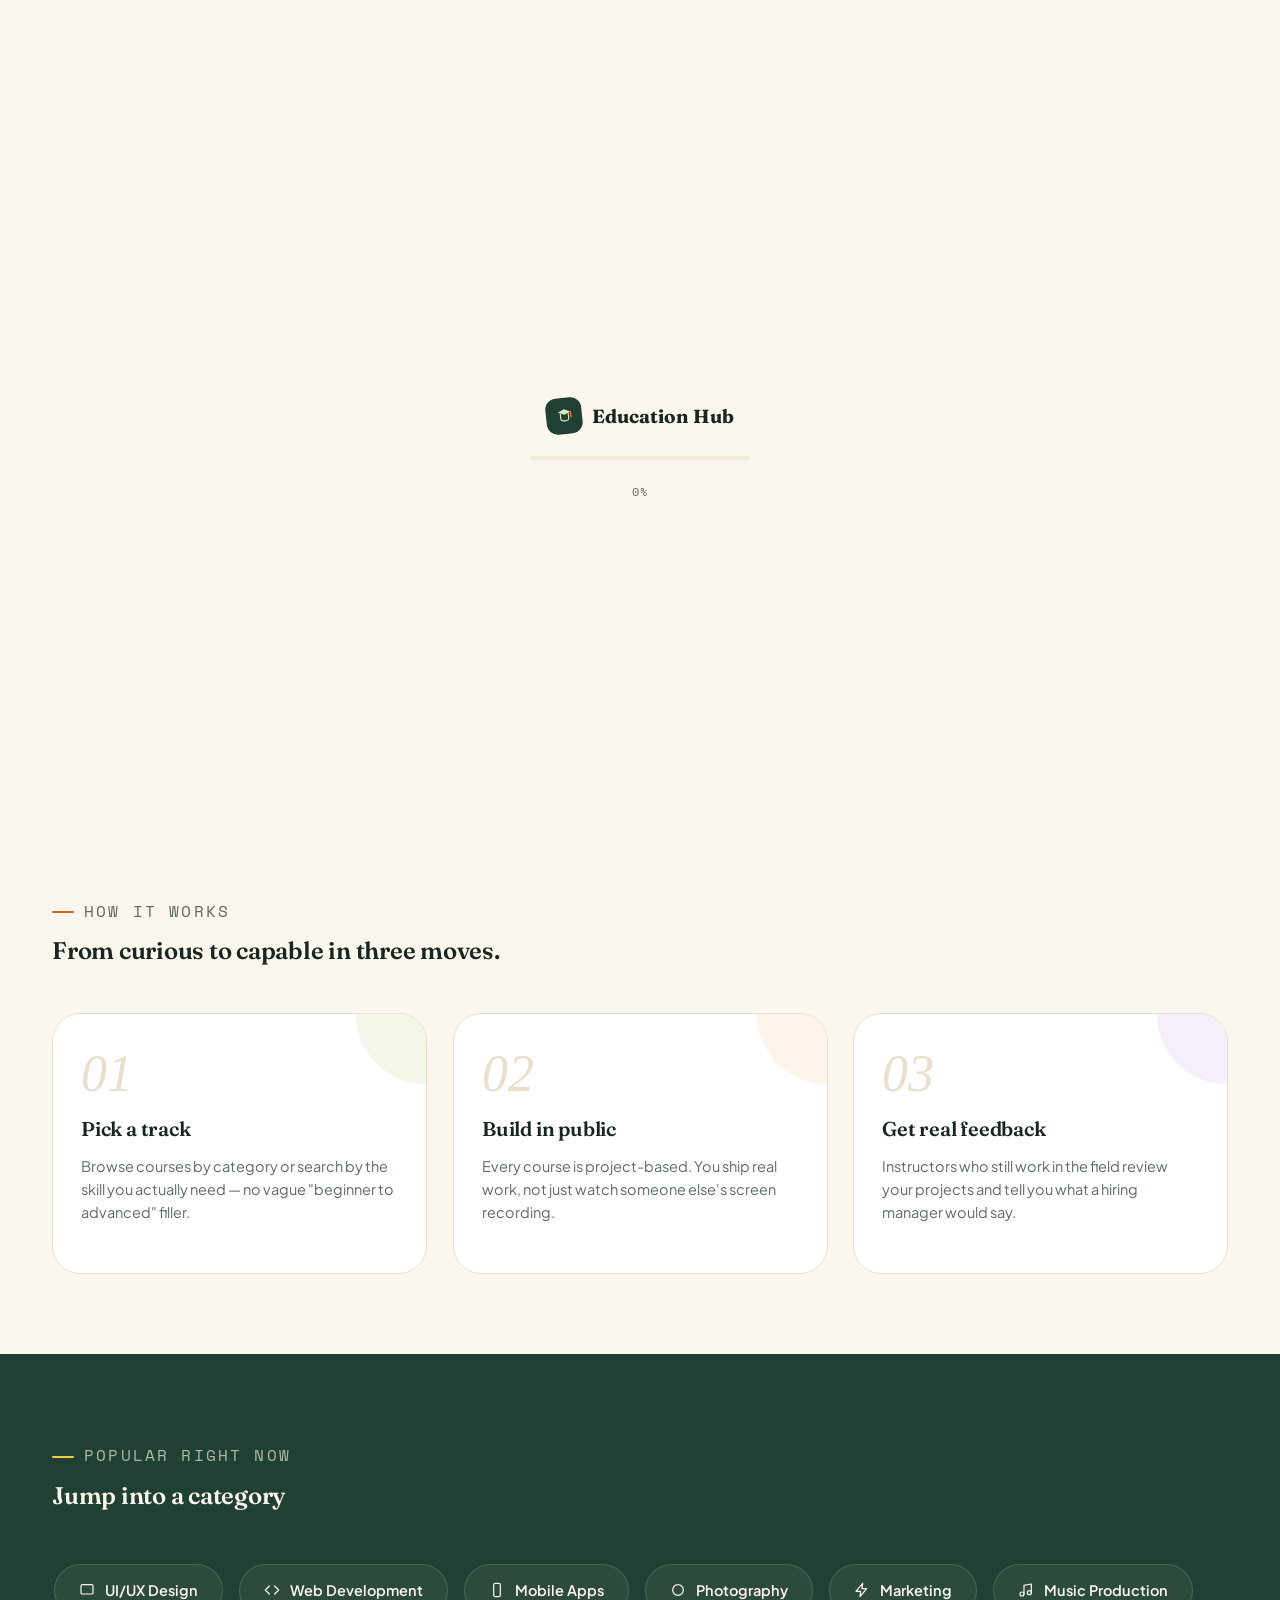
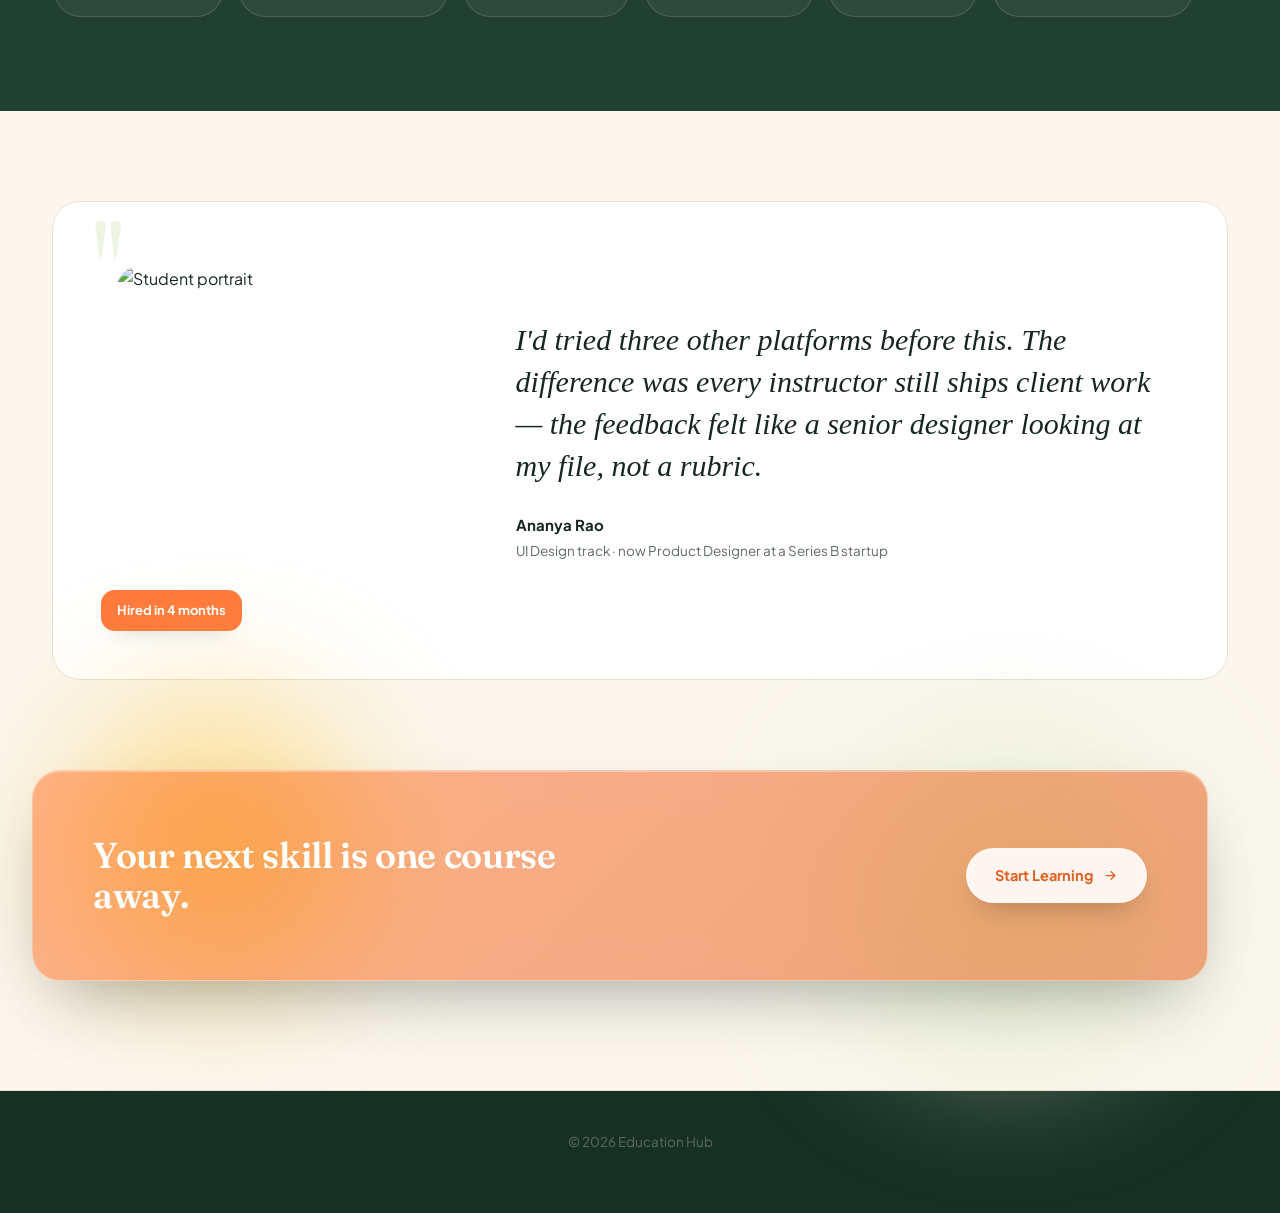
==== commit bf7f1d60: "Add files via upload" ====
--- a/index.html
+++ b/index.html
@@ -1,5563 +1,564 @@
 <!DOCTYPE html>
-<html lang="en">
+<html lang="en" class="is-loading">
 <head>
 <meta charset="UTF-8">
 <meta name="viewport" content="width=device-width, initial-scale=1.0, maximum-scale=1.0, user-scalable=no">
-<title>Education Hub — Build Skills With Online Courses</title>
+<title>Education Hub — Learn a skill that ships</title>
 <meta name="description" content="Education Hub — learn design, development, marketing, photography and more with courses built by working practitioners.">
 <link rel="stylesheet" href="style.css">
+<style>
+  /* ================= HOME PAGE — bespoke additions ================= */
+  .home-hero{
+    position:relative;
+    padding:64px 0 40px;
+    overflow:hidden;
+  }
+  .home-hero-inner{
+    display:grid;
+    grid-template-columns:1.08fr .92fr;
+    gap:52px;
+    align-items:center;
+  }
+  .kinetic-head{
+    font-size:clamp(42px, 5.6vw, 72px);
+    letter-spacing:-.015em;
+  }
+  .kinetic-head .rotor{
+    position:relative;
+    display:inline-block;
+    color:var(--amber-deep);
+    font-style:italic;
+    min-width:1ch;
+  }
+  .kinetic-head .rotor .word{
+    display:inline-block;
+    transform:translateY(0.15em);
+    opacity:0;
+    animation:rotorIn .6s var(--ease) forwards;
+  }
+  @keyframes rotorIn{
+    0%{ opacity:0; transform:translateY(.3em) rotate(2deg); }
+    100%{ opacity:1; transform:translateY(0) rotate(0); }
+  }
+  .home-hero p.lede{
+    margin:26px 0 36px;
+    font-size:18px;
+    color:var(--ink-soft);
+    max-width:480px;
+  }
+  .home-cta-row{ display:flex; align-items:center; gap:22px; flex-wrap:wrap; margin-bottom:44px; }
+
+  .trust-row{
+    display:flex; align-items:center; gap:22px;
+    padding-top:26px;
+    border-top:1px solid var(--line);
+  }
+  .trust-row .stack-avatar img{ width:38px; height:38px; border-radius:50%; border:3px solid var(--cream); object-fit:cover; margin-left:-12px; }
+  .trust-row .stack-avatar:first-child img{ margin-left:0; }
+  .trust-row-copy strong{ display:block; font-family:'Fraunces',serif; font-size:15px; }
+  .trust-row-copy span{ font-size:13px; color:var(--ink-soft); }
+  .trust-row-stars{ display:flex; gap:2px; }
+  .trust-row-stars svg{ width:13px; height:13px; fill:var(--gold); }
+
+  /* --- Signature visual: tilting syllabus stack --- */
+  .stack-stage{
+    position:relative;
+    height:520px;
+    display:flex; align-items:center; justify-content:center;
+    perspective:1600px;
+  }
+  .stack-glow{
+    position:absolute; width:340px; height:340px; border-radius:50%;
+    background:radial-gradient(circle, rgba(255,122,61,.20), rgba(255,122,61,0) 70%);
+    filter:blur(4px);
+  }
+  .stack-3d{
+    position:relative;
+    width:320px; height:400px;
+    transform-style:preserve-3d;
+    transition:transform .15s ease-out;
+  }
+  .stack-card{
+    position:absolute; inset:0;
+    border-radius:20px;
+    box-shadow:0 30px 60px -30px rgba(24,38,32,.45);
+    display:flex; flex-direction:column; justify-content:space-between;
+    padding:26px;
+    backface-visibility:hidden;
+  }
+  .stack-card .sc-top{ display:flex; justify-content:space-between; align-items:flex-start; }
+  .stack-card .sc-badge{
+    width:40px; height:40px; border-radius:11px;
+    display:flex; align-items:center; justify-content:center;
+  }
+  .stack-card .sc-badge svg{ width:20px; height:20px; }
+  .stack-card .sc-pct{ font-family:'Space Mono',monospace; font-size:12px; }
+  .stack-card h4{ font-size:20px; line-height:1.2; }
+  .stack-card .sc-bar{ height:6px; border-radius:99px; background:rgba(0,0,0,.08); overflow:hidden; }
+  .stack-card .sc-bar-fill{ height:100%; border-radius:99px; }
+  .stack-card .sc-foot{ display:flex; justify-content:space-between; font-size:12px; }
+
+  .stack-card.c1{ background:var(--moss-deep); color:var(--cream); transform:translateZ(-40px) translate(18px,26px) rotate(-4deg); }
+  .stack-card.c1 .sc-badge{ background:rgba(255,255,255,.12); }
+  .stack-card.c1 .sc-pct{ color:var(--moss); }
+  .stack-card.c1 .sc-foot{ color:rgba(251,247,238,.65); }
+  .stack-card.c1 .sc-bar{ background:rgba(255,255,255,.14); }
+  .stack-card.c1 .sc-bar-fill{ background:var(--gold); width:38%; }
+
+  .stack-card.c2{ background:var(--gold); color:var(--ink); transform:translateZ(-14px) translate(-14px,-14px) rotate(3deg); }
+  .stack-card.c2 .sc-badge{ background:rgba(24,38,32,.1); }
+  .stack-card.c2 .sc-pct{ color:var(--ink-soft); }
+  .stack-card.c2 .sc-foot{ color:var(--ink-soft); }
+  .stack-card.c2 .sc-bar{ background:rgba(24,38,32,.12); }
+  .stack-card.c2 .sc-bar-fill{ background:var(--amber-deep); width:71%; }
+
+  .stack-card.c3{ background:var(--paper); color:var(--ink); transform:translateZ(10px) rotate(-1.5deg); border:1px solid var(--line); }
+  .stack-card.c3 .sc-badge{ background:var(--moss-soft); }
+  .stack-card.c3 .sc-pct{ color:var(--amber-deep); }
+  .stack-card.c3 .sc-foot{ color:var(--ink-soft); }
+  .stack-card.c3 .sc-bar{ background:var(--line-soft); }
+  .stack-card.c3 .sc-bar-fill{ background:var(--moss-deep); width:92%; }
+
+  .stack-pin{
+    position:absolute; top:-14px; right:38px;
+    background:var(--paper); border-radius:16px; box-shadow:var(--shadow);
+    padding:10px 16px; display:flex; align-items:center; gap:9px;
+    font-size:12.5px; font-weight:700;
+    animation:floaty 5.2s ease-in-out infinite;
+  }
+  .stack-pin .dot{ width:8px; height:8px; border-radius:50%; background:#3EBD6B; }
+
+  /* --- process --- */
+  .process{ padding:80px 0; }
+  .process-grid{ display:grid; grid-template-columns:repeat(3,1fr); gap:26px; margin-top:48px; }
+  .process-card{
+    background:var(--paper); border:1px solid var(--line); border-radius:var(--radius-lg);
+    padding:34px 28px; position:relative; overflow:hidden;
+    transition:transform .35s var(--ease), box-shadow .35s var(--ease), border-color .35s var(--ease);
+  }
+  .process-card:hover{ transform:translateY(-6px); box-shadow:var(--shadow); border-color:transparent; }
+  .process-num{
+    font-family:'Fraunces',serif; font-style:italic; font-size:52px; color:var(--line);
+    line-height:1; margin-bottom:18px;
+    transition:color .35s var(--ease), transform .35s var(--ease);
+  }
+  .process-card:hover .process-num{ color:var(--amber-deep); transform:translateY(-3px); }
+  .process-card h3{ font-size:20px; margin-bottom:10px; }
+  .process-card p{ color:var(--ink-soft); font-size:14.5px; }
+  .process-card::after{
+    content:''; position:absolute; top:0; right:0; width:70px; height:70px;
+    background:var(--moss-soft); border-radius:0 0 0 100%; opacity:.7;
+    transition:transform .4s var(--ease);
+  }
+  .process-card:hover::after{ transform:scale(1.15); }
+  .process-card:nth-child(2)::after{ background:#FFEFE4; }
+  .process-card:nth-child(3)::after{ background:#F3E9F7; }
+
+  /* --- category strip --- */
+  .cat-strip-wrap{ padding:80px 0; background:var(--moss-deep); position:relative; overflow:hidden; }
+  .cat-strip-wrap .section-head h2, .cat-strip-wrap .eyebrow{ color:var(--cream); }
+  .cat-strip-wrap .eyebrow{ color:var(--gold); }
+  .cat-strip-wrap .eyebrow::before{ background:var(--gold); }
+  .cat-strip-wrap .section-head p{ color:rgba(251,247,238,.65); }
+  .cat-strip{
+    display:flex; gap:16px; overflow-x:auto; padding:10px 2px 14px;
+    scrollbar-width:none;
+  }
+  .cat-strip::-webkit-scrollbar{ display:none; }
+  .cat-chip{
+    flex:0 0 auto;
+    background:rgba(251,247,238,.06);
+    border:1px solid rgba(251,247,238,.14);
+    border-radius:999px;
+    padding:14px 24px;
+    display:flex; align-items:center; gap:10px;
+    color:var(--cream); font-weight:600; font-size:14.5px;
+    transition:background .3s, border-color .3s, transform .3s var(--ease);
+  }
+  .cat-chip:hover{ background:rgba(251,247,238,.12); border-color:var(--gold); transform:translateY(-3px); }
+  .cat-chip svg{ width:16px; height:16px; }
+
+  /* --- testimonial spotlight --- */
+  .spotlight{ padding:90px 0; }
+  .spotlight-card{
+    background:var(--paper); border-radius:var(--radius-lg); border:1px solid var(--line);
+    padding:64px; display:grid; grid-template-columns:.7fr 1.3fr; gap:50px; align-items:center;
+    position:relative; overflow:hidden;
+  }
+  .spotlight-quote-mark{ font-family:'Fraunces',serif; font-size:120px; color:var(--moss-soft); line-height:.6; position:absolute; top:34px; left:40px; }
+  .spotlight-photo{ position:relative; z-index:1; }
+  .spotlight-photo img{ width:100%; aspect-ratio:1; object-fit:cover; border-radius:22px; }
+  .spotlight-photo .sp-tag{
+    position:absolute; bottom:-16px; left:-16px; background:var(--amber); color:#fff;
+    padding:10px 16px; border-radius:14px; font-weight:700; font-size:13px; box-shadow:var(--shadow-sm);
+  }
+  .spotlight-copy{ position:relative; z-index:1; }
+  .spotlight-copy blockquote{
+    font-family:'Fraunces',serif; font-style:italic; font-weight:500;
+    font-size:clamp(22px,2.4vw,30px); line-height:1.4; margin:0 0 26px;
+  }
+  .spotlight-copy .sp-name strong{ display:block; font-size:15px; }
+  .spotlight-copy .sp-name span{ font-size:13.5px; color:var(--ink-soft); }
+
+  /* --- cta band --- */
+  .cta-band{
+    position:relative;
+    margin:0 0 90px;
+    box-sizing:border-box;
+    overflow:visible;
+  }
+  .cta-band::before, .cta-band::after{
+    content:'';
+    position:absolute;
+    border-radius:50%;
+    filter:blur(70px);
+    z-index:0;
+    opacity:.55;
+    pointer-events:none;
+  }
+  .cta-band::before{
+    width:280px; height:280px;
+    background:var(--gold);
+    top:-70px; left:6%;
+  }
+  .cta-band::after{
+    width:320px; height:320px;
+    background:var(--moss);
+    bottom:-80px; right:6%;
+  }
+  .cta-band-inner{
+    position:relative;
+    z-index:1;
+    background:linear-gradient(135deg, rgba(255,122,61,.55) 0%, rgba(225,96,31,.55) 100%);
+    backdrop-filter:blur(20px) saturate(160%);
+    -webkit-backdrop-filter:blur(20px) saturate(160%);
+    border:1px solid rgba(255,255,255,.35);
+    border-radius:var(--radius-lg);
+    padding:64px 60px;
+    box-sizing:border-box;
+    width:100%;
+    display:flex; align-items:center; justify-content:space-between; gap:30px; flex-wrap:wrap;
+    color:#fff;
+    box-shadow:0 30px 70px -25px rgba(24,38,32,.4), inset 0 1px 0 rgba(255,255,255,.35);
+  }
+  .cta-band h2{ font-size:clamp(26px,3vw,36px); max-width:520px; color:#fff; }
+  .cta-band .btn-primary{ background:rgba(255,255,255,.92); color:var(--amber-deep); box-shadow:0 14px 30px -12px rgba(0,0,0,.25); backdrop-filter:blur(6px); }
+  .cta-band .btn-primary:hover{ background:var(--ink); color:#fff; }
+
+  footer.mini-footer{ padding:40px 0 60px; text-align:center; color:var(--ink-soft); font-size:13.5px; border-top:1px solid var(--line); }
+  footer.mini-footer a{ color:var(--amber-deep); font-weight:600; }
+
+  .reveal{ opacity:0; transform:translateY(22px); transition:opacity .7s var(--ease), transform .7s var(--ease); }
+  .reveal.in-view{ opacity:1; transform:translateY(0); }
+
+  @media (max-width:960px){
+    .home-hero-inner{ grid-template-columns:1fr; }
+    .stack-stage{ height:400px; }
+    .process-grid{ grid-template-columns:1fr; }
+    .spotlight-card{ grid-template-columns:1fr; padding:36px; }
+    .spotlight-quote-mark{ display:none; }
+    .cta-band-inner{ flex-direction:column; text-align:center; padding:44px 30px; }
+  }
+</style>
 </head>
 <body>
 
+<div class="preloader" id="preloader">
+  <div class="preloader-inner">
+    <span class="preloader-logo">
+      <span class="logo-mark">
+        <svg viewBox="0 0 24 24" fill="none"><path d="M4 6.5L12 3l8 3.5L12 10 4 6.5Z" fill="#DCEBC3"/><path d="M7 8.6v6.1c0 1.4 2.2 2.9 5 2.9s5-1.5 5-2.9V8.6" stroke="#DCEBC3" stroke-width="1.4" stroke-linecap="round"/><path d="M20 7v6" stroke="#FF7A3D" stroke-width="1.6" stroke-linecap="round"/></svg>
+      </span>
+      Education Hub
+    </span>
+    <div class="preloader-bar-track">
+      <div class="preloader-bar-fill" id="preloaderFill"></div>
+    </div>
+    <span class="preloader-pct" id="preloaderPct">0%</span>
+  </div>
+</div>
+
+<script>
+(() => {
+  // Real preloader — progress reflects actual resource load, not a fake timer.
+  const preloader = document.getElementById('preloader');
+  const fill = document.getElementById('preloaderFill');
+  const pctEl = document.getElementById('preloaderPct');
+  if (!preloader) return;
+
+  function start() {
+    const images = Array.from(document.images);
+    const total = images.length;
+    let loadedCount = 0;
+    let displayed = 0;
+    let target = total === 0 ? 100 : 0;
+
+    function setProgress(p) {
+      if (fill) fill.style.width = p + '%';
+      if (pctEl) pctEl.textContent = Math.round(p) + '%';
+    }
+
+    function finish() {
+      preloader.classList.add('hide');
+      document.documentElement.classList.remove('is-loading');
+      setTimeout(() => preloader.remove(), 550);
+    }
+
+    const EASE_RATE = 0.00975;
+    let lastTime = null;
+
+    function tick(now) {
+      if (lastTime === null) lastTime = now;
+      const dt = now - lastTime;
+      lastTime = now;
+      const factor = 1 - Math.exp(-EASE_RATE * dt);
+      displayed += (target - displayed) * factor;
+      if (target >= 100 && 100 - displayed < 0.3) {
+        setProgress(100);
+        finish();
+        return;
+      }
+      setProgress(displayed);
+      requestAnimationFrame(tick);
+    }
+
+    function bump() {
+      loadedCount++;
+      target = total ? (loadedCount / total) * 100 : 100;
+    }
+
+    images.forEach(img => {
+      if (img.complete && img.naturalWidth !== 0) bump();
+      else {
+        img.addEventListener('load', bump, { once: true });
+        img.addEventListener('error', bump, { once: true });
+      }
+    });
+
+    setTimeout(() => { target = 100; }, 8000);
+
+    requestAnimationFrame(tick);
+  }
+
+  if (document.readyState === 'loading') {
+    document.addEventListener('DOMContentLoaded', start);
+  } else {
+    start();
+  }
+})();
+</script>
+
 
 <header class="nav" id="nav">
   <div class="nav-inner">
-    <a href="#top" class="logo">
+    <a href="index.html" class="logo">
       <span class="logo-mark">
         <svg viewBox="0 0 24 24" fill="none"><path d="M4 6.5L12 3l8 3.5L12 10 4 6.5Z" fill="#DCEBC3"/><path d="M7 8.6v6.1c0 1.4 2.2 2.9 5 2.9s5-1.5 5-2.9V8.6" stroke="#DCEBC3" stroke-width="1.4" stroke-linecap="round"/><path d="M20 7v6" stroke="#FF7A3D" stroke-width="1.6" stroke-linecap="round"/></svg>
       </span>
       Education Hub
     </a>
-
-    <div class="nav-actions">
-      <a href="#" class="login-link" id="loginTrigger">Login / Register</a>
-      <div class="nav-search" id="navSearch">
-        <button class="nav-search-icon" id="searchToggle" aria-label="Toggle search" aria-expanded="false">
-          <svg class="i-search" viewBox="0 0 24 24" fill="none" stroke-width="1.8" stroke-linecap="round"><circle cx="11" cy="11" r="7"/><path d="M21 21l-4.3-4.3"/></svg>
-          <svg class="i-close" viewBox="0 0 24 24" fill="none" stroke-width="1.8" stroke-linecap="round"><path d="M6 6l12 12M18 6L6 18"/></svg>
-        </button>
-        <input type="text" class="nav-search-input" id="navSearchInput" placeholder="Search courses, topics..." aria-label="Search courses">
-      </div>
-      <button class="burger" id="burger" aria-label="Menu"><span></span><span></span><span></span></button>
-    </div>
   </div>
 </header>
-<nav class="nav-links" id="navLinks">
-  <a href="#top" class="active">Home</a>
-  <a href="#courses">Courses</a>
-  <a href="#articles">Blog</a>
-  <a href="#categories">Categories</a>
-  <a href="#team">Team</a>
-  <a href="#contact">Contact</a>
-  <div class="mobile-search-wrap">
-    <input type="text" id="mobileSearchInput" placeholder="Search courses, topics..." aria-label="Search courses">
-  </div>
-  <a href="#" class="mobile-login-link" id="mobileLoginTrigger">Login / Register</a>
-</nav>
-
-<main id="top">
-
-    <section class="hero">
-    <div class="wrap hero-inner">
-      <div class="hero-copy">
+
+<main>
+
+  <section class="home-hero">
+    <div class="wrap home-hero-inner">
+      <div class="home-copy">
         <p class="eyebrow">Online learning, made human</p>
-        <h1>Build skills with<br>an <span class="scribble">online<svg viewBox="0 0 220 20" preserveAspectRatio="none"><path d="M4 14C40 4 90 4 110 10C130 16 180 16 216 6"/></svg></span> course</h1>
-        <p>Practical, project-based courses taught by people who still do the work — design, code, shoot and write alongside instructors who ship for a living.</p>
-        <div class="hero-cta">
-          <a href="#courses" class="btn btn-primary">
+        <h1 class="kinetic-head">Learn to<br><span class="rotor" id="rotor">design</span>,<br>like a pro.</h1>
+        <p class="lede">Practical, project-based courses taught by people who still do the work. No filler modules — just the exact skills that get portfolios noticed and projects shipped.</p>
+        <div class="home-cta-row">
+          <a href="courses.html#courses" class="btn btn-primary">
             Browse Courses
             <svg width="15" height="15" viewBox="0 0 24 24" fill="none" stroke="#fff" stroke-width="2" stroke-linecap="round"><path d="M5 12h14M13 6l6 6-6 6"/></svg>
           </a>
-          <a href="#" class="hero-play">
-            <span class="play-circle">
-              <svg viewBox="0 0 24 24"><path d="M8 5v14l11-7z"/></svg>
-            </span>
-            Watch how it works
-          </a>
-        </div>
-
-        <div class="hero-stats">
-          <div><strong>25K+</strong><span>Active Students</span></div>
-          <div><strong>150</strong><span>Total Courses</span></div>
-          <div><strong>158</strong><span>Instructors</span></div>
-        </div>
-
-        <div class="student-stack">
-          <span class="stack-avatar">
-            <img src="https://i.pravatar.cc/80?img=5" alt="Student">
-          </span>
-          <span class="stack-avatar">
-            <img src="https://i.pravatar.cc/80?img=9" alt="Student">
-          </span>
-          <span class="stack-avatar">
-            <img src="https://i.pravatar.cc/80?img=15" alt="Student">
-          </span>
-          <span class="stack-avatar">
-            <img src="https://i.pravatar.cc/80?img=20" alt="Student">
-          </span>
-          <span class="stack-more">+25K</span>
-          <span class="stack-label">learners joined this year</span>
-        </div>
-      </div>
-
-      <div class="hero-art">
-        <div class="blob"></div>
-        <div class="dashed-ring"></div>
-        <svg class="hero-illustration" viewBox="0 0 460 480" fill="none">
-                    <rect x="60" y="360" width="340" height="14" rx="7" fill="#1F4032"/>
-          <rect x="90" y="374" width="16" height="70" rx="4" fill="#1F4032"/>
-          <rect x="354" y="374" width="16" height="70" rx="4" fill="#1F4032"/>
-                    <rect x="150" y="300" width="130" height="80" rx="8" fill="#182620"/>
-          <rect x="160" y="308" width="110" height="60" rx="4" fill="#FF7A3D"/>
-          <rect x="140" y="378" width="150" height="10" rx="5" fill="#0F1F19"/>
-                    <circle cx="215" cy="150" r="52" fill="#FFDFC2"/>
-          <path d="M170 145c0-30 20-55 45-55s45 25 45 55c0-10-8-18-18-18h-54c-10 0-18 8-18 18Z" fill="#182620"/>
-          <rect x="150" y="195" width="130" height="120" rx="30" fill="#1F4032"/>
-          <rect x="150" y="195" width="130" height="46" rx="23" fill="#DCEBC3"/>
-                    <g transform="translate(150,255) rotate(-8)">
-            <rect x="0" y="0" width="86" height="60" rx="6" fill="#FFF7EA"/>
-            <rect x="0" y="0" width="86" height="60" rx="6" fill="none" stroke="#E7E0CE" stroke-width="2"/>
-            <line x1="43" y1="6" x2="43" y2="54" stroke="#E7E0CE" stroke-width="2"/>
-            <line x1="10" y1="16" x2="34" y2="16" stroke="#FF7A3D" stroke-width="3" stroke-linecap="round"/>
-            <line x1="10" y1="28" x2="30" y2="28" stroke="#FFC94A" stroke-width="3" stroke-linecap="round"/>
-            <line x1="52" y1="16" x2="76" y2="16" stroke="#FF7A3D" stroke-width="3" stroke-linecap="round"/>
-            <line x1="52" y1="28" x2="72" y2="28" stroke="#FFC94A" stroke-width="3" stroke-linecap="round"/>
-          </g>
-                    <path d="M172 130a43 43 0 0 1 86 0" stroke="#182620" stroke-width="7" fill="none" stroke-linecap="round"/>
-          <rect x="163" y="126" width="16" height="30" rx="8" fill="#182620"/>
-          <rect x="251" y="126" width="16" height="30" rx="8" fill="#182620"/>
-                    <circle cx="70" cy="120" r="7" fill="#FFC94A"/>
-          <circle cx="380" cy="200" r="10" fill="#FF7A3D" opacity=".85"/>
-          <path d="M340 90l6 14 14 6-14 6-6 14-6-14-14-6 14-6 6-14Z" fill="#1F4032"/>
-        </svg>
-
-        <div class="float-card one">
-          <span class="fc-ic"><svg viewBox="0 0 24 24" fill="none" stroke="#E1601F" stroke-width="1.8" stroke-linecap="round" stroke-linejoin="round"><path d="M20 6L9 17l-5-5"/></svg></span>
-          <div><strong>Course completed</strong><span>Certificate ready</span></div>
-        </div>
-        <div class="float-card two">
-          <span class="fc-ic"><svg viewBox="0 0 24 24" fill="none" stroke="#1F4032" stroke-width="1.8" stroke-linecap="round" stroke-linejoin="round"><path d="M17 21v-2a4 4 0 0 0-4-4H7a4 4 0 0 0-4 4v2"/><circle cx="10" cy="7" r="4"/><path d="M23 21v-2a4 4 0 0 0-3-3.87"/><path d="M16 3.13a4 4 0 0 1 0 7.75"/></svg></span>
-          <div><strong>4,200+ learners</strong><span>joined this month</span></div>
+          <a href="courses.html#categories" class="btn btn-outline">Explore Categories</a>
+        </div>
+        <div class="trust-row">
+          <div style="display:flex;">
+            <span class="stack-avatar"><img src="https://i.pravatar.cc/80?img=5" alt="Student"></span>
+            <span class="stack-avatar"><img src="https://i.pravatar.cc/80?img=9" alt="Student"></span>
+            <span class="stack-avatar"><img src="https://i.pravatar.cc/80?img=15" alt="Student"></span>
+            <span class="stack-avatar"><img src="https://i.pravatar.cc/80?img=20" alt="Student"></span>
+          </div>
+          <div class="trust-row-copy">
+            <div class="trust-row-stars">
+              <svg viewBox="0 0 24 24"><path d="M12 2l3 7h7l-5.6 4.3L18 21l-6-4.3L6 21l1.6-7.7L2 9h7l3-7Z"/></svg>
+              <svg viewBox="0 0 24 24"><path d="M12 2l3 7h7l-5.6 4.3L18 21l-6-4.3L6 21l1.6-7.7L2 9h7l3-7Z"/></svg>
+              <svg viewBox="0 0 24 24"><path d="M12 2l3 7h7l-5.6 4.3L18 21l-6-4.3L6 21l1.6-7.7L2 9h7l3-7Z"/></svg>
+              <svg viewBox="0 0 24 24"><path d="M12 2l3 7h7l-5.6 4.3L18 21l-6-4.3L6 21l1.6-7.7L2 9h7l3-7Z"/></svg>
+              <svg viewBox="0 0 24 24"><path d="M12 2l3 7h7l-5.6 4.3L18 21l-6-4.3L6 21l1.6-7.7L2 9h7l3-7Z"/></svg>
+            </div>
+            <strong>25,000+ learners</strong>
+            <span>rated their course 4.8/5</span>
+          </div>
+        </div>
+      </div>
+
+      <div class="stack-stage" id="stackStage">
+        <div class="stack-glow"></div>
+        <div class="stack-pin"><span class="dot"></span> 3 people enrolled today</div>
+        <div class="stack-3d" id="stack3d">
+          <div class="stack-card c1">
+            <div class="sc-top">
+              <span class="sc-badge"><svg viewBox="0 0 24 24" fill="none" stroke="#DCEBC3" stroke-width="1.6" stroke-linecap="round" stroke-linejoin="round"><rect x="3" y="4" width="18" height="14" rx="2"/><path d="M8 21h8M12 18v3"/></svg></span>
+              <span class="sc-pct">38%</span>
+            </div>
+            <h4>UI Design Fundamentals</h4>
+            <div>
+              <div class="sc-bar"><div class="sc-bar-fill"></div></div>
+              <div class="sc-foot"><span>Module 3 of 8</span><span>6h left</span></div>
+            </div>
+          </div>
+          <div class="stack-card c2">
+            <div class="sc-top">
+              <span class="sc-badge"><svg viewBox="0 0 24 24" fill="none" stroke="#182620" stroke-width="1.6" stroke-linecap="round" stroke-linejoin="round"><path d="M16 18l6-6-6-6M8 6l-6 6 6 6"/></svg></span>
+              <span class="sc-pct">71%</span>
+            </div>
+            <h4>JavaScript for Builders</h4>
+            <div>
+              <div class="sc-bar"><div class="sc-bar-fill"></div></div>
+              <div class="sc-foot"><span>Module 5 of 7</span><span>2h left</span></div>
+            </div>
+          </div>
+          <div class="stack-card c3">
+            <div class="sc-top">
+              <span class="sc-badge"><svg viewBox="0 0 24 24" fill="none" stroke="#1F4032" stroke-width="1.6" stroke-linecap="round" stroke-linejoin="round"><circle cx="12" cy="12" r="8"/><path d="M12 8v4l3 2"/></svg></span>
+              <span class="sc-pct">92%</span>
+            </div>
+            <h4>Photography: Light &amp; Frame</h4>
+            <div>
+              <div class="sc-bar"><div class="sc-bar-fill"></div></div>
+              <div class="sc-foot"><span>Module 11 of 12</span><span>40m left</span></div>
+            </div>
+          </div>
         </div>
       </div>
     </div>
   </section>
 
-    <section class="section" id="categories">
+  <section class="process">
     <div class="wrap">
-      <div class="section-head reveal">
+      <div class="section-head">
         <div>
-          <p class="eyebrow">Top categories</p>
-          <h2>Explore our popular <span class="scribble">categories<svg viewBox="0 0 260 20" preserveAspectRatio="none"><path d="M4 14C50 4 110 4 140 10C170 16 220 16 256 6"/></svg></span></h2>
-        </div>
-        <button id="allCategoriesBtn" type="button" class="btn btn-outline">All Categories</button>
-      </div>
-
-      <div class="categories-grid stagger" id="catGrid">
-        <article class="cat-card reveal" style="--i:0" data-cat="Art &amp; Design">
-          <div class="cat-thumb" style="background:#FFEFE4">
-            <span class="cat-blob" style="background:#FFC94A"></span>
-            <span class="cat-dot"></span>
-            <span class="cat-icon-badge" style="background:#1F4032; transform:rotate(-7deg)">
-              <svg viewBox="0 0 24 24" fill="none" stroke="#FFF7EA" stroke-width="1.6" stroke-linecap="round" stroke-linejoin="round"><path d="M12 2a10 10 0 1 0 0 20c1.1 0 2-.9 2-2 0-.5-.2-1-.5-1.3-.3-.4-.5-.8-.5-1.2 0-.9.7-1.5 1.5-1.5H16a4 4 0 0 0 4-4c0-5.5-4.9-10-8-10Z"/><circle cx="7.5" cy="10.5" r="1"/><circle cx="9.5" cy="7" r="1"/><circle cx="14.5" cy="7" r="1"/><circle cx="16.5" cy="10.5" r="1"/></svg>
-            </span>
-          </div>
-          <div class="cat-body">
-            <h3 class="cat-title">Art &amp; Design</h3>
-            <div class="cat-foot">
-              <span class="cat-count">8 Courses</span>
-              <span class="cat-explore">Explore<svg viewBox="0 0 24 24" fill="none" stroke="currentColor" stroke-width="2" stroke-linecap="round"><path d="M5 12h14M13 6l6 6-6 6"/></svg></span>
-            </div>
-          </div>
-        </article>
-        <article class="cat-card reveal" style="--i:1" data-cat="Development">
-          <div class="cat-thumb" style="background:#EDF4E1">
-            <span class="cat-blob" style="background:#DCEBC3"></span>
-            <span class="cat-dot"></span>
-            <span class="cat-icon-badge" style="background:#182620; transform:rotate(6deg)">
-              <svg viewBox="0 0 24 24" fill="none" stroke="#FFF7EA" stroke-width="1.6" stroke-linecap="round" stroke-linejoin="round"><path d="M9 18l-6-6 6-6M15 6l6 6-6 6"/></svg>
-            </span>
-          </div>
-          <div class="cat-body">
-            <h3 class="cat-title">Development</h3>
-            <div class="cat-foot">
-              <span class="cat-count">12 Courses</span>
-              <span class="cat-explore">Explore<svg viewBox="0 0 24 24" fill="none" stroke="currentColor" stroke-width="2" stroke-linecap="round"><path d="M5 12h14M13 6l6 6-6 6"/></svg></span>
-            </div>
-          </div>
-        </article>
-        <article class="cat-card reveal" style="--i:2" data-cat="Communication">
-          <div class="cat-thumb" style="background:#F3E9F7">
-            <span class="cat-blob" style="background:#EAD9F2"></span>
-            <span class="cat-dot"></span>
-            <span class="cat-icon-badge" style="background:#E1601F; transform:rotate(-7deg)">
-              <svg viewBox="0 0 24 24" fill="none" stroke="#FFF7EA" stroke-width="1.6" stroke-linecap="round" stroke-linejoin="round"><path d="M21 15a2 2 0 0 1-2 2H7l-4 4V5a2 2 0 0 1 2-2h14a2 2 0 0 1 2 2v10Z"/></svg>
-            </span>
-          </div>
-          <div class="cat-body">
-            <h3 class="cat-title">Communication</h3>
-            <div class="cat-foot">
-              <span class="cat-count">6 Courses</span>
-              <span class="cat-explore">Explore<svg viewBox="0 0 24 24" fill="none" stroke="currentColor" stroke-width="2" stroke-linecap="round"><path d="M5 12h14M13 6l6 6-6 6"/></svg></span>
-            </div>
-          </div>
-        </article>
+          <p class="eyebrow">How it works</p>
+          <h2>From curious to capable in three moves.</h2>
+        </div>
+      </div>
+      <div class="process-grid">
+        <div class="process-card reveal">
+          <div class="process-num">01</div>
+          <h3>Pick a track</h3>
+          <p>Browse courses by category or search by the skill you actually need — no vague "beginner to advanced" filler.</p>
+        </div>
+        <div class="process-card reveal">
+          <div class="process-num">02</div>
+          <h3>Build in public</h3>
+          <p>Every course is project-based. You ship real work, not just watch someone else's screen recording.</p>
+        </div>
+        <div class="process-card reveal">
+          <div class="process-num">03</div>
+          <h3>Get real feedback</h3>
+          <p>Instructors who still work in the field review your projects and tell you what a hiring manager would say.</p>
+        </div>
       </div>
     </div>
   </section>
 
-    <section class="section" id="how-it-works">
+  <section class="cat-strip-wrap">
     <div class="wrap">
-      <div class="section-head reveal" style="justify-content:center; text-align:center; flex-direction:column; align-items:center;">
-        <p class="eyebrow">Getting started</p>
-        <h2>How <span class="scribble">Education Hub<svg viewBox="0 0 260 20" preserveAspectRatio="none"><path d="M4 14C50 4 110 4 140 10C170 16 220 16 256 6"/></svg></span> works</h2>
-      </div>
-
-      <div class="steps-track stagger">
-        <div class="step-card reveal" style="--i:0">
-          <div class="step-num">01</div>
-          <span class="step-icon"><svg viewBox="0 0 24 24" fill="none" stroke="#E1601F" stroke-width="1.7" stroke-linecap="round" stroke-linejoin="round"><circle cx="12" cy="8" r="4"/><path d="M4 21c0-4.4 3.6-7 8-7s8 2.6 8 7"/></svg></span>
-          <h3>Create your account</h3>
-          <p>Sign up in under a minute and tell us what you want to get better at.</p>
-        </div>
-        <div class="step-card reveal" style="--i:1">
-          <div class="step-num">02</div>
-          <span class="step-icon"><svg viewBox="0 0 24 24" fill="none" stroke="#E1601F" stroke-width="1.7" stroke-linecap="round" stroke-linejoin="round"><circle cx="11" cy="11" r="7"/><path d="M21 21l-4.3-4.3"/></svg></span>
-          <h3>Pick a course track</h3>
-          <p>Browse by category or search — every course lists exactly what you'll build.</p>
-        </div>
-        <div class="step-card reveal" style="--i:2">
-          <div class="step-num">03</div>
-          <span class="step-icon"><svg viewBox="0 0 24 24" fill="none" stroke="#E1601F" stroke-width="1.7" stroke-linecap="round" stroke-linejoin="round"><path d="M4 19.5A2.5 2.5 0 0 1 6.5 17H20"/><path d="M6.5 2H20v20H6.5A2.5 2.5 0 0 1 4 19.5v-15A2.5 2.5 0 0 1 6.5 2Z"/></svg></span>
-          <h3>Learn by building</h3>
-          <p>Work through short lessons and real project briefs at your own pace.</p>
-        </div>
-        <div class="step-card reveal" style="--i:3">
-          <div class="step-num">04</div>
-          <span class="step-icon"><svg viewBox="0 0 24 24" fill="none" stroke="#E1601F" stroke-width="1.7" stroke-linecap="round" stroke-linejoin="round"><path d="M12 2l2.9 6 6.6.6-5 4.4 1.5 6.5L12 16l-5.9 3.5L7.6 13l-5-4.4 6.6-.6L12 2Z"/></svg></span>
-          <h3>Earn your certificate</h3>
-          <p>Finish the final review and get a certificate you can actually use.</p>
-        </div>
+      <div class="section-head">
+        <div>
+          <p class="eyebrow">Popular right now</p>
+          <h2>Jump into a category</h2>
+        </div>
+      </div>
+      <div class="cat-strip">
+        <a class="cat-chip" href="courses.html#categories"><svg viewBox="0 0 24 24" fill="none" stroke="currentColor" stroke-width="1.8" stroke-linecap="round" stroke-linejoin="round"><rect x="3" y="4" width="18" height="14" rx="2"/></svg> UI/UX Design</a>
+        <a class="cat-chip" href="courses.html#categories"><svg viewBox="0 0 24 24" fill="none" stroke="currentColor" stroke-width="1.8" stroke-linecap="round" stroke-linejoin="round"><path d="M16 18l6-6-6-6M8 6l-6 6 6 6"/></svg> Web Development</a>
+        <a class="cat-chip" href="courses.html#categories"><svg viewBox="0 0 24 24" fill="none" stroke="currentColor" stroke-width="1.8" stroke-linecap="round" stroke-linejoin="round"><rect x="7" y="2" width="10" height="20" rx="2.5"/></svg> Mobile Apps</a>
+        <a class="cat-chip" href="courses.html#categories"><svg viewBox="0 0 24 24" fill="none" stroke="currentColor" stroke-width="1.8" stroke-linecap="round" stroke-linejoin="round"><circle cx="12" cy="12" r="8"/></svg> Photography</a>
+        <a class="cat-chip" href="courses.html#categories"><svg viewBox="0 0 24 24" fill="none" stroke="currentColor" stroke-width="1.8" stroke-linecap="round" stroke-linejoin="round"><path d="M13 2 3 14h7l-1 8 10-12h-7l1-8Z"/></svg> Marketing</a>
+        <a class="cat-chip" href="courses.html#categories"><svg viewBox="0 0 24 24" fill="none" stroke="currentColor" stroke-width="1.8" stroke-linecap="round" stroke-linejoin="round"><path d="M9 18V5l11-2v13"/><circle cx="6" cy="18" r="3"/><circle cx="17" cy="16" r="3"/></svg> Music Production</a>
       </div>
     </div>
   </section>
 
-    <section class="section-tight" id="trusted-by">
+  <section class="spotlight">
     <div class="wrap">
-      <p class="trusted-label reveal">Trusted by teams at</p>
-    </div>
-    <div class="marquee reveal">
-      <div class="marquee-track">
-        <span class="marquee-item">Northwind</span>
-        <span class="marquee-item">Vertex Labs</span>
-        <span class="marquee-item">Brightfield</span>
-        <span class="marquee-item">Solace Co.</span>
-        <span class="marquee-item">Amberline</span>
-        <span class="marquee-item">Cedarwood</span>
-        <span class="marquee-item">Northwind</span>
-        <span class="marquee-item">Vertex Labs</span>
-        <span class="marquee-item">Brightfield</span>
-        <span class="marquee-item">Solace Co.</span>
-        <span class="marquee-item">Amberline</span>
-        <span class="marquee-item">Cedarwood</span>
+      <div class="spotlight-card reveal">
+        <span class="spotlight-quote-mark">"</span>
+        <div class="spotlight-photo">
+          <img src="https://i.pravatar.cc/480?img=68" alt="Student portrait">
+          <span class="sp-tag">Hired in 4 months</span>
+        </div>
+        <div class="spotlight-copy">
+          <blockquote>I'd tried three other platforms before this. The difference was every instructor still ships client work — the feedback felt like a senior designer looking at my file, not a rubric.</blockquote>
+          <div class="sp-name">
+            <strong>Ananya Rao</strong>
+            <span>UI Design track · now Product Designer at a Series B startup</span>
+          </div>
+        </div>
       </div>
     </div>
   </section>
 
-    <section class="section" id="why-us">
-    <div class="wrap">
-      <div class="section-head reveal" style="justify-content:center; text-align:center; flex-direction:column; align-items:center;">
-        <p class="eyebrow">Why learners stay</p>
-        <h2>Built different from <span class="scribble">day one<svg viewBox="0 0 170 20" preserveAspectRatio="none"><path d="M4 14C40 4 90 4 110 10C130 16 150 16 166 6"/></svg></span></h2>
-      </div>
-
-      <div class="features-grid stagger">
-        <div class="feature-card reveal" style="--i:0">
-          <span class="feature-icon"><svg viewBox="0 0 24 24" fill="none" stroke="#E1601F" stroke-width="1.7" stroke-linecap="round" stroke-linejoin="round"><path d="M12 2 3 7v10l9 5 9-5V7l-9-5Z"/></svg></span>
-          <h3>Project-based</h3>
-          <p>Every course ends with something real in your portfolio, not just a quiz score.</p>
-        </div>
-        <div class="feature-card reveal" style="--i:1">
-          <span class="feature-icon"><svg viewBox="0 0 24 24" fill="none" stroke="#E1601F" stroke-width="1.7" stroke-linecap="round" stroke-linejoin="round"><circle cx="12" cy="8" r="4"/><path d="M4 21c0-4.4 3.6-7 8-7s8 2.6 8 7"/></svg></span>
-          <h3>Working practitioners</h3>
-          <p>Instructors still do the job they teach — the feedback is current, not recycled.</p>
-        </div>
-        <div class="feature-card reveal" style="--i:2">
-          <span class="feature-icon"><svg viewBox="0 0 24 24" fill="none" stroke="#E1601F" stroke-width="1.7" stroke-linecap="round" stroke-linejoin="round"><path d="M13 2 3 14h7l-1 8 10-12h-7l1-8Z"/></svg></span>
-          <h3>Learn at your speed</h3>
-          <p>No fixed schedule — pause, rewind and revisit any lesson whenever you need to.</p>
-        </div>
-        <div class="feature-card reveal" style="--i:3">
-          <span class="feature-icon"><svg viewBox="0 0 24 24" fill="none" stroke="#E1601F" stroke-width="1.7" stroke-linecap="round" stroke-linejoin="round"><rect x="3" y="4" width="18" height="13" rx="2"/><path d="M8 21h8M12 17v4"/></svg></span>
-          <h3>Works on any device</h3>
-          <p>Pick up a lesson on your laptop and finish it on your phone, in sync automatically.</p>
-        </div>
-        <div class="feature-card reveal" style="--i:4">
-          <span class="feature-icon"><svg viewBox="0 0 24 24" fill="none" stroke="#E1601F" stroke-width="1.7" stroke-linecap="round" stroke-linejoin="round"><path d="M21 15a2 2 0 0 1-2 2H7l-4 4V5a2 2 0 0 1 2-2h14a2 2 0 0 1 2 2v10Z"/></svg></span>
-          <h3>Direct instructor access</h3>
-          <p>Ask questions inside the lesson thread and get answered by the person who taught it.</p>
-        </div>
-        <div class="feature-card reveal" style="--i:5">
-          <span class="feature-icon"><svg viewBox="0 0 24 24" fill="none" stroke="#E1601F" stroke-width="1.7" stroke-linecap="round" stroke-linejoin="round"><path d="M12 2l2.9 6 6.6.6-5 4.4 1.5 6.5L12 16l-5.9 3.5L7.6 13l-5-4.4 6.6-.6L12 2Z"/></svg></span>
-          <h3>Certificate that counts</h3>
-          <p>Share a verified certificate link directly on LinkedIn or in your portfolio.</p>
-        </div>
-      </div>
+  <section class="cta-band wrap">
+    <div class="cta-band-inner reveal">
+      <h2>Your next skill is one course away.</h2>
+      <a href="courses.html#courses" class="btn btn-primary">
+        Start Learning
+        <svg width="15" height="15" viewBox="0 0 24 24" fill="none" stroke="currentColor" stroke-width="2" stroke-linecap="round"><path d="M5 12h14M13 6l6 6-6 6"/></svg>
+      </a>
     </div>
   </section>
 
-    <section class="section" id="courses" style="padding-top:0">
-    <div class="wrap">
-      <div class="section-head reveal">
-        <div>
-          <p class="eyebrow">Featured courses</p>
-          <h2>Explore our popular <span class="scribble">courses<svg viewBox="0 0 240 20" preserveAspectRatio="none"><path d="M4 14C46 4 100 4 128 10C156 16 200 16 236 6"/></svg></span></h2>
-        </div>
-        <button id="browseAllBtn" class="btn btn-primary browse-all-btn">
-          <svg viewBox="0 0 24 24" fill="none" stroke="currentColor" stroke-width="1.8"><rect x="3" y="3" width="7" height="7" rx="1.5"/><rect x="14" y="3" width="7" height="7" rx="1.5"/><rect x="3" y="14" width="7" height="7" rx="1.5"/><rect x="14" y="14" width="7" height="7" rx="1.5"/></svg>
-          Browse All 150 Courses
-        </button>
-      </div>
-
-      <div class="courses-grid" id="coursesGrid">
-
-                <article class="course-card reveal" data-cat="Development" data-desc="Set up a CI/CD pipeline that tests and deploys your app automatically every time you push to main.">
-          <div class="course-thumb">
-            <span class="course-tag">Development</span>
-            <svg viewBox="0 0 400 250" preserveAspectRatio="xMidYMid slice">
-              <rect width="400" height="250" fill="#DCEBC3"/>
-              <rect x="60" y="46" width="280" height="170" rx="10" fill="#182620"/>
-              <rect x="72" y="58" width="256" height="122" rx="4" fill="#FBF7EE"/>
-              <rect x="86" y="72" width="90" height="8" rx="4" fill="#FF7A3D"/>
-              <rect x="86" y="90" width="140" height="6" rx="3" fill="#C9C2AE"/>
-              <rect x="86" y="104" width="110" height="6" rx="3" fill="#C9C2AE"/>
-              <rect x="86" y="128" width="60" height="34" rx="6" fill="#FFC94A"/>
-              <rect x="154" y="128" width="60" height="34" rx="6" fill="#1F4032"/>
-              <rect x="222" y="128" width="60" height="34" rx="6" fill="#FF7A3D"/>
-              <circle cx="200" cy="196" r="4" fill="#FF7A3D"/>
-              <circle cx="200" cy="196" r="4" fill="#FF7A3D"/>
-              <rect x="40" y="200" width="30" height="30" rx="8" fill="#FFC94A"/>
-              <rect x="330" y="30" width="26" height="26" rx="7" fill="#FF7A3D"/>
-            </svg>
-          </div>
-          <div class="course-body">
-            <div class="course-author">by <b>Meera Anand</b></div>
-            <h3 class="course-title">Automating Deploys with GitHub Actions</h3>
-            <div class="course-meta">
-              <span><svg viewBox="0 0 24 24" fill="none" stroke="currentColor" stroke-width="1.8"><circle cx="12" cy="12" r="9"/><path d="M12 7v5l3 3"/></svg>2 Weeks</span>
-              <span><svg viewBox="0 0 24 24" fill="none" stroke="currentColor" stroke-width="1.8"><path d="M17 21v-2a4 4 0 0 0-4-4H7a4 4 0 0 0-4 4v2"/><circle cx="10" cy="7" r="4"/></svg>156 Students</span>
-            </div>
-            <div class="course-foot">
-              <div class="price"><span class="old">$29.0</span> <span class="free">Free</span></div>
-              <a href="#" class="view-more">View More</a>
-            </div>
-          </div>
-        </article>
-
-                <article class="course-card reveal" data-cat="Development" data-desc="Learn a repeatable process for untangling old code safely — tests first, small steps, no big-bang rewrites.">
-          <div class="course-thumb">
-            <span class="course-tag">Development</span>
-            <svg viewBox="0 0 400 250" preserveAspectRatio="xMidYMid slice">
-              <rect width="400" height="250" fill="#1F4032"/>
-              <circle cx="330" cy="40" r="70" fill="#264C3D"/>
-              <rect x="70" y="50" width="230" height="150" rx="10" fill="#FBF7EE"/>
-              <circle cx="185" cy="105" r="26" fill="#FF7A3D"/>
-              <rect x="100" y="150" width="170" height="8" rx="4" fill="#DCEBC3"/>
-              <rect x="100" y="166" width="120" height="8" rx="4" fill="#DCEBC3"/>
-              <rect x="130" y="30" width="140" height="26" rx="13" fill="#FFC94A"/>
-              <text x="200" y="47" font-family="monospace" font-size="12" fill="#182620" text-anchor="middle">THEME</text>
-            </svg>
-          </div>
-          <div class="course-body">
-            <div class="course-author">by <b>Meera Anand</b></div>
-            <h3 class="course-title">Refactoring Legacy Codebases</h3>
-            <div class="course-meta">
-              <span><svg viewBox="0 0 24 24" fill="none" stroke="currentColor" stroke-width="1.8"><circle cx="12" cy="12" r="9"/><path d="M12 7v5l3 3"/></svg>3 Weeks</span>
-              <span><svg viewBox="0 0 24 24" fill="none" stroke="currentColor" stroke-width="1.8"><path d="M17 21v-2a4 4 0 0 0-4-4H7a4 4 0 0 0-4 4v2"/><circle cx="10" cy="7" r="4"/></svg>210 Students</span>
-            </div>
-            <div class="course-foot">
-              <div class="price"><span class="old">$59.0</span> <span class="now">$49.0</span></div>
-              <a href="#" class="view-more">View More</a>
-            </div>
-          </div>
-        </article>
-
-                <article class="course-card reveal" data-cat="Content Writing" data-desc="Turn confusing internal notes into documentation your users and teammates will actually read and trust.">
-          <div class="course-thumb">
-            <span class="course-tag">Writing</span>
-            <svg viewBox="0 0 400 250" preserveAspectRatio="xMidYMid slice">
-              <rect width="400" height="250" fill="#FBE8DC"/>
-              <rect x="120" y="40" width="160" height="190" rx="8" fill="#FFFFFF" stroke="#E7E0CE" stroke-width="2"/>
-              <line x1="200" y1="46" x2="200" y2="224" stroke="#E7E0CE" stroke-width="2"/>
-              <line x1="136" y1="70" x2="184" y2="70" stroke="#FF7A3D" stroke-width="4" stroke-linecap="round"/>
-              <line x1="136" y1="86" x2="176" y2="86" stroke="#C9C2AE" stroke-width="4" stroke-linecap="round"/>
-              <line x1="136" y1="102" x2="180" y2="102" stroke="#C9C2AE" stroke-width="4" stroke-linecap="round"/>
-              <line x1="216" y1="70" x2="264" y2="70" stroke="#FFC94A" stroke-width="4" stroke-linecap="round"/>
-              <line x1="216" y1="86" x2="256" y2="86" stroke="#C9C2AE" stroke-width="4" stroke-linecap="round"/>
-              <line x1="216" y1="102" x2="260" y2="102" stroke="#C9C2AE" stroke-width="4" stroke-linecap="round"/>
-              <circle cx="300" cy="190" r="34" fill="#1F4032"/>
-              <path d="M290 190l7 7 15-15" stroke="#DCEBC3" stroke-width="4" fill="none" stroke-linecap="round" stroke-linejoin="round"/>
-            </svg>
-          </div>
-          <div class="course-body">
-            <div class="course-author">by <b>Rohit Sen</b></div>
-            <h3 class="course-title">Writing Clear Product Docs</h3>
-            <div class="course-meta">
-              <span><svg viewBox="0 0 24 24" fill="none" stroke="currentColor" stroke-width="1.8"><circle cx="12" cy="12" r="9"/><path d="M12 7v5l3 3"/></svg>2 Weeks</span>
-              <span><svg viewBox="0 0 24 24" fill="none" stroke="currentColor" stroke-width="1.8"><path d="M17 21v-2a4 4 0 0 0-4-4H7a4 4 0 0 0-4 4v2"/><circle cx="10" cy="7" r="4"/></svg>98 Students</span>
-            </div>
-            <div class="course-foot">
-              <div class="price"><span class="old">$29.0</span> <span class="free">Free</span></div>
-              <a href="#" class="view-more">View More</a>
-            </div>
-          </div>
-        </article>
-
-                <article class="course-card reveal" data-cat="Photography" data-desc="Time your outdoor shoots around natural light and use simple reflectors to get warm, flattering portraits.">
-          <div class="course-thumb">
-            <span class="course-tag">Photography</span>
-            <svg viewBox="0 0 400 250" preserveAspectRatio="xMidYMid slice">
-              <rect width="400" height="250" fill="#EADCF2"/>
-              <rect x="70" y="90" width="260" height="110" rx="14" fill="#182620"/>
-              <rect x="70" y="90" width="260" height="26" rx="14" fill="#1F4032"/>
-              <circle cx="200" cy="150" r="46" fill="#3A5C4C"/>
-              <circle cx="200" cy="150" r="30" fill="#182620"/>
-              <circle cx="200" cy="150" r="14" fill="#FF7A3D"/>
-              <rect x="150" y="70" width="34" height="24" rx="4" fill="#182620"/>
-              <circle cx="300" cy="106" r="6" fill="#FFC94A"/>
-            </svg>
-          </div>
-          <div class="course-body">
-            <div class="course-author">by <b>Alia Ferreira</b></div>
-            <h3 class="course-title">Shooting in Golden Hour Light</h3>
-            <div class="course-meta">
-              <span><svg viewBox="0 0 24 24" fill="none" stroke="currentColor" stroke-width="1.8"><circle cx="12" cy="12" r="9"/><path d="M12 7v5l3 3"/></svg>4 Weeks</span>
-              <span><svg viewBox="0 0 24 24" fill="none" stroke="currentColor" stroke-width="1.8"><path d="M17 21v-2a4 4 0 0 0-4-4H7a4 4 0 0 0-4 4v2"/><circle cx="10" cy="7" r="4"/></svg>142 Students</span>
-            </div>
-            <div class="course-foot">
-              <div class="price"><span class="old">$55.0</span> <span class="now">$39.0</span></div>
-              <a href="#" class="view-more">View More</a>
-            </div>
-          </div>
-        </article>
-
-                <article class="course-card reveal" data-cat="Development" data-desc="Write practical unit and integration tests for a REST API so bugs get caught before your users find them.">
-          <div class="course-thumb">
-            <span class="course-tag">Development</span>
-            <svg viewBox="0 0 400 250" preserveAspectRatio="xMidYMid slice">
-              <rect width="400" height="250" fill="#FFE4D2"/>
-              <rect x="70" y="150" width="260" height="20" rx="6" fill="#182620"/>
-              <rect x="60" y="60" width="280" height="100" rx="10" fill="#FBF7EE" stroke="#182620" stroke-width="4"/>
-              <rect x="86" y="84" width="34" height="34" rx="6" fill="#FF7A3D"/>
-              <rect x="130" y="84" width="34" height="34" rx="6" fill="#FFC94A"/>
-              <rect x="174" y="84" width="34" height="34" rx="6" fill="#1F4032"/>
-              <rect x="218" y="84" width="34" height="34" rx="6" fill="#DCEBC3"/>
-              <rect x="262" y="84" width="34" height="34" rx="6" fill="#FF7A3D"/>
-            </svg>
-          </div>
-          <div class="course-body">
-            <div class="course-author">by <b>Meera Anand</b></div>
-            <h3 class="course-title">Testing Your API Endpoints</h3>
-            <div class="course-meta">
-              <span><svg viewBox="0 0 24 24" fill="none" stroke="currentColor" stroke-width="1.8"><circle cx="12" cy="12" r="9"/><path d="M12 7v5l3 3"/></svg>1 Week</span>
-              <span><svg viewBox="0 0 24 24" fill="none" stroke="currentColor" stroke-width="1.8"><path d="M17 21v-2a4 4 0 0 0-4-4H7a4 4 0 0 0-4 4v2"/><circle cx="10" cy="7" r="4"/></svg>87 Students</span>
-            </div>
-            <div class="course-foot">
-              <div class="price"><span class="old">$19.0</span> <span class="free">Free</span></div>
-              <a href="#" class="view-more">View More</a>
-            </div>
-          </div>
-        </article>
-
-                <article class="course-card reveal" data-cat="Communication" data-desc="Cut meeting time in half with better agendas, clear owners, and a habit of ending with next steps.">
-          <div class="course-thumb">
-            <span class="course-tag">Communication</span>
-            <svg viewBox="0 0 400 250" preserveAspectRatio="xMidYMid slice">
-              <rect width="400" height="250" fill="#D9E9F2"/>
-              <circle cx="200" cy="110" r="50" fill="#FFDFC2"/>
-              <rect x="150" y="150" width="100" height="80" rx="24" fill="#1F4032"/>
-              <rect x="270" y="60" width="90" height="60" rx="12" fill="#FFFFFF"/>
-              <path d="M270 108l-16 16v-16" fill="#FFFFFF"/>
-              <line x1="284" y1="80" x2="344" y2="80" stroke="#C9C2AE" stroke-width="5" stroke-linecap="round"/>
-              <line x1="284" y1="96" x2="326" y2="96" stroke="#C9C2AE" stroke-width="5" stroke-linecap="round"/>
-            </svg>
-          </div>
-          <div class="course-body">
-            <div class="course-author">by <b>Daniel Cruz</b></div>
-            <h3 class="course-title">Running Meetings People Actually Like</h3>
-            <div class="course-meta">
-              <span><svg viewBox="0 0 24 24" fill="none" stroke="currentColor" stroke-width="1.8"><circle cx="12" cy="12" r="9"/><path d="M12 7v5l3 3"/></svg>3 Weeks</span>
-              <span><svg viewBox="0 0 24 24" fill="none" stroke="currentColor" stroke-width="1.8"><path d="M17 21v-2a4 4 0 0 0-4-4H7a4 4 0 0 0-4 4v2"/><circle cx="10" cy="7" r="4"/></svg>176 Students</span>
-            </div>
-            <div class="course-foot">
-              <div class="price"><span class="old">$65.0</span> <span class="now">$45.0</span></div>
-              <a href="#" class="view-more">View More</a>
-            </div>
-          </div>
-        </article>
-
-                <article class="course-card reveal" data-cat="Marketing" data-desc="Plan a month of content in one sitting using a simple system that keeps you consistent without burning out.">
-          <div class="course-thumb">
-            <span class="course-tag">Marketing</span>
-            <svg viewBox="0 0 400 250" preserveAspectRatio="xMidYMid slice">
-              <rect width="400" height="250" fill="#DCEBC3"/>
-              <rect x="60" y="150" width="280" height="14" rx="7" fill="#1F4032"/>
-              <rect x="90" y="120" width="30" height="44" rx="4" fill="#FF7A3D"/>
-              <rect x="140" y="96" width="30" height="68" rx="4" fill="#FFC94A"/>
-              <rect x="190" y="70" width="30" height="94" rx="4" fill="#182620"/>
-              <rect x="240" y="108" width="30" height="56" rx="4" fill="#FF7A3D"/>
-              <circle cx="300" cy="70" r="24" fill="#FBF7EE" stroke="#182620" stroke-width="3"/>
-              <path d="M292 70l6 6 12-13" stroke="#1F4032" stroke-width="3" fill="none" stroke-linecap="round" stroke-linejoin="round"/>
-            </svg>
-          </div>
-          <div class="course-body">
-            <div class="course-author">by <b>Daniel Cruz</b></div>
-            <h3 class="course-title">Building a Content Calendar That Sticks</h3>
-            <div class="course-meta">
-              <span><svg viewBox="0 0 24 24" fill="none" stroke="currentColor" stroke-width="1.8"><circle cx="12" cy="12" r="9"/><path d="M12 7v5l3 3"/></svg>3 Weeks</span>
-              <span><svg viewBox="0 0 24 24" fill="none" stroke="currentColor" stroke-width="1.8"><path d="M17 21v-2a4 4 0 0 0-4-4H7a4 4 0 0 0-4 4v2"/><circle cx="10" cy="7" r="4"/></svg>121 Students</span>
-            </div>
-            <div class="course-foot">
-              <div class="price"><span class="old">$49.0</span> <span class="now">$35.0</span></div>
-              <a href="#" class="view-more">View More</a>
-            </div>
-          </div>
-        </article>
-
-                <article class="course-card reveal" data-cat="Finance" data-desc="Figure out what to charge as a freelancer using a simple formula that accounts for taxes, downtime, and growth.">
-          <div class="course-thumb">
-            <span class="course-tag">Finance</span>
-            <svg viewBox="0 0 400 250" preserveAspectRatio="xMidYMid slice">
-              <rect width="400" height="250" fill="#1F4032"/>
-              <circle cx="90" cy="60" r="60" fill="#264C3D"/>
-              <rect x="130" y="60" width="230" height="140" rx="12" fill="#FBF7EE"/>
-              <text x="150" y="105" font-family="monospace" font-size="26" fill="#182620">₹</text>
-              <rect x="185" y="88" width="150" height="10" rx="5" fill="#DCEBC3"/>
-              <rect x="185" y="108" width="110" height="10" rx="5" fill="#C9C2AE"/>
-              <rect x="150" y="140" width="185" height="40" rx="8" fill="#FF7A3D"/>
-              <text x="242" y="165" font-family="monospace" font-size="13" fill="#fff" text-anchor="middle">BUDGET</text>
-            </svg>
-          </div>
-          <div class="course-body">
-            <div class="course-author">by <b>Rohit Sen</b></div>
-            <h3 class="course-title">Freelance Rate Setting Basics</h3>
-            <div class="course-meta">
-              <span><svg viewBox="0 0 24 24" fill="none" stroke="currentColor" stroke-width="1.8"><circle cx="12" cy="12" r="9"/><path d="M12 7v5l3 3"/></svg>2 Weeks</span>
-              <span><svg viewBox="0 0 24 24" fill="none" stroke="currentColor" stroke-width="1.8"><path d="M17 21v-2a4 4 0 0 0-4-4H7a4 4 0 0 0-4 4v2"/><circle cx="10" cy="7" r="4"/></svg>93 Students</span>
-            </div>
-            <div class="course-foot">
-              <div class="price"><span class="old">$35.0</span> <span class="free">Free</span></div>
-              <a href="#" class="view-more">View More</a>
-            </div>
-          </div>
-        </article>
-
-                <article class="course-card reveal" data-cat="Art &amp; Design" data-desc="Build a daily 10-minute sketching habit that helps you generate and communicate design ideas quickly.">
-          <div class="course-thumb">
-            <span class="course-tag">Art &amp; Design</span>
-            <svg viewBox="0 0 400 250" preserveAspectRatio="xMidYMid slice">
-              <rect width="400" height="250" fill="#FBE8DC"/>
-              <circle cx="300" cy="80" r="70" fill="#EADCF2"/>
-              <rect x="60" y="60" width="180" height="140" rx="12" fill="#182620"/>
-              <circle cx="150" cy="130" r="42" fill="#FF7A3D"/>
-              <path d="M120 150c8-20 44-20 60-4" stroke="#FFC94A" stroke-width="5" fill="none" stroke-linecap="round"/>
-              <rect x="250" y="150" width="24" height="24" rx="6" fill="#1F4032"/>
-              <rect x="285" y="150" width="24" height="24" rx="6" fill="#FFC94A"/>
-              <rect x="320" y="150" width="24" height="24" rx="6" fill="#FF7A3D"/>
-            </svg>
-          </div>
-          <div class="course-body">
-            <div class="course-author">by <b>Meera Anand</b></div>
-            <h3 class="course-title">Sketching Ideas Fast</h3>
-            <div class="course-meta">
-              <span><svg viewBox="0 0 24 24" fill="none" stroke="currentColor" stroke-width="1.8"><circle cx="12" cy="12" r="9"/><path d="M12 7v5l3 3"/></svg>1 Week</span>
-              <span><svg viewBox="0 0 24 24" fill="none" stroke="currentColor" stroke-width="1.8"><path d="M17 21v-2a4 4 0 0 0-4-4H7a4 4 0 0 0-4 4v2"/><circle cx="10" cy="7" r="4"/></svg>134 Students</span>
-            </div>
-            <div class="course-foot">
-              <div class="price"><span class="old">$25.0</span> <span class="now">$18.0</span></div>
-              <a href="#" class="view-more">View More</a>
-            </div>
-          </div>
-        </article></div>
-      <p class="modal-empty-state" id="coursesGridEmptyState" style="display:none">No courses match your search. Try a different keyword.</p>
-    </div>
-  </section>
-
-    <section class="section" id="faq">
-    <div class="wrap">
-      <div class="section-head reveal" style="justify-content:center; text-align:center; flex-direction:column; align-items:center;">
-        <p class="eyebrow">Good to know</p>
-        <h2>Frequently asked <span class="scribble">questions<svg viewBox="0 0 230 20" preserveAspectRatio="none"><path d="M4 14C46 4 100 4 128 10C156 16 196 16 226 6"/></svg></span></h2>
-      </div>
-
-      <div class="faq-list reveal">
-        <div class="faq-item open">
-          <p class="faq-q"><span>Do I get a certificate after finishing a course?</span><span class="faq-icon"></span></p>
-          <div class="faq-a-wrap"><div class="faq-a-inner"><p class="faq-a">Yes — every course includes a downloadable certificate once you complete all modules and the final project review.</p></div></div>
-        </div>
-        <div class="faq-item">
-          <p class="faq-q"><span>Can I access courses on mobile?</span><span class="faq-icon"></span></p>
-          <div class="faq-a-wrap"><div class="faq-a-inner"><p class="faq-a">Yes, the entire course library works on mobile browsers, and lessons stay in sync across devices automatically.</p></div></div>
-        </div>
-        <div class="faq-item">
-          <p class="faq-q"><span>Is there a refund policy?</span><span class="faq-icon"></span></p>
-          <div class="faq-a-wrap"><div class="faq-a-inner"><p class="faq-a">You can request a full refund within 14 days of purchase if you've completed less than 20% of the course content.</p></div></div>
-        </div>
-        <div class="faq-item">
-          <p class="faq-q"><span>Do instructors give personal feedback?</span><span class="faq-icon"></span></p>
-          <div class="faq-a-wrap"><div class="faq-a-inner"><p class="faq-a">Every project-based course includes at least one round of direct instructor feedback inside the lesson thread.</p></div></div>
-        </div>
-      </div>
-    </div>
-  </section>
-
-    <section class="section-tight">
-    <div class="wrap">
-      <div class="stats-band reveal">
-        <div class="stat-item"><div class="stat-num" data-target="25" data-suffix="K+">0</div><div class="stat-label">Active Students</div></div>
-        <div class="stat-item"><div class="stat-num" data-target="150" data-suffix="+">0</div><div class="stat-label">Total Courses</div></div>
-        <div class="stat-item"><div class="stat-num" data-target="158" data-suffix="">0</div><div class="stat-label">Instructors</div></div>
-        <div class="stat-item"><div class="stat-num" data-target="100" data-suffix="%">0</div><div class="stat-label">Satisfaction Rate</div></div>
-      </div>
-    </div>
-  </section>
-
-    <section class="section-tight">
-    <div class="wrap">
-      <div class="promo reveal">
-        <div class="promo-side">
-          <svg viewBox="0 0 220 260" fill="none">
-            <rect x="20" y="10" width="160" height="240" rx="26" fill="#182620" transform="rotate(-8 100 130)"/>
-            <rect x="34" y="26" width="132" height="208" rx="14" fill="#FBF7EE" transform="rotate(-8 100 130)"/>
-            <g transform="rotate(-8 100 130)">
-              <rect x="50" y="50" width="100" height="60" rx="8" fill="#FF7A3D"/>
-              <rect x="50" y="122" width="100" height="10" rx="5" fill="#DCEBC3"/>
-              <rect x="50" y="140" width="70" height="10" rx="5" fill="#DCEBC3"/>
-              <rect x="50" y="170" width="100" height="34" rx="8" fill="#1F4032"/>
-            </g>
-          </svg>
-        </div>
-        <div class="promo-mid">
-          <p class="eyebrow">Providing amazing</p>
-          <h2>A learning space that <span class="scribble">grows<svg viewBox="0 0 130 20" preserveAspectRatio="none"><path d="M4 14C30 4 60 4 76 10C92 16 110 16 126 6"/></svg></span> with you</h2>
-          <p class="sub">Every course comes with downloadable resources, a private discussion room and a certificate you can actually use.</p>
-          <a href="#courses" class="btn btn-primary">Explore Courses</a>
-        </div>
-        <div class="promo-side">
-          <svg viewBox="0 0 220 260" fill="none">
-            <rect x="30" y="20" width="150" height="100" rx="16" fill="#FFC94A" transform="rotate(9 105 130)"/>
-            <rect x="30" y="140" width="150" height="100" rx="16" fill="#1F4032" transform="rotate(-5 105 130)"/>
-            <circle cx="105" cy="130" r="34" fill="#FF7A3D"/>
-            <path d="M92 130l9 9 17-17" stroke="#FFF" stroke-width="5" fill="none" stroke-linecap="round" stroke-linejoin="round"/>
-          </svg>
-        </div>
-      </div>
-    </div>
-  </section>
-
-    <section class="section">
-    <div class="wrap">
-      <div class="section-head reveal" style="justify-content:center; text-align:center; flex-direction:column; align-items:center;">
-        <p class="eyebrow">Student feedback</p>
-        <h2>What learners say about <span class="scribble">Education Hub<svg viewBox="0 0 300 20" preserveAspectRatio="none"><path d="M4 14C60 4 130 4 165 10C200 16 260 16 296 6"/></svg></span></h2>
-      </div>
-
-      <div class="testi-track-wrap reveal">
-        <div class="testi-track stagger" id="testiTrack">
-          <div class="testi-card reveal" style="--i:0">
-            <span class="quote-mark"><svg viewBox="0 0 32 24"><path d="M0 24V13.5C0 6 4.8 1 12 0v6c-3.4.8-5 3-5 6.5H12V24H0Zm18 0V13.5C18 6 22.8 1 30 0v6c-3.4.8-5 3-5 6.5h5V24H18Z"/></svg></span>
-            <p class="testi-text">The LearnPress build course took me from a blank folder to a working course site in under two weeks — I finally understand how the pieces fit together.</p>
-            <div class="testi-person">
-              <span class="avatar" style="background:#FF7A3D">RS</span>
-              <div><b>Rhea Sharma</b><span>Development track</span></div>
-            </div>
-          </div>
-          <div class="testi-card reveal" style="--i:1">
-            <span class="quote-mark"><svg viewBox="0 0 32 24"><path d="M0 24V13.5C0 6 4.8 1 12 0v6c-3.4.8-5 3-5 6.5H12V24H0Zm18 0V13.5C18 6 22.8 1 30 0v6c-3.4.8-5 3-5 6.5h5V24H18Z"/></svg></span>
-            <p class="testi-text">Instructors answer questions inside the lesson, not a random forum somewhere else. That alone made the lighting course worth it.</p>
-            <div class="testi-person">
-              <span class="avatar" style="background:#1F4032">AF</span>
-              <div><b>Alia Ferreira</b><span>Photography track</span></div>
-            </div>
-          </div>
-          <div class="testi-card reveal" style="--i:2">
-            <span class="quote-mark"><svg viewBox="0 0 32 24"><path d="M0 24V13.5C0 6 4.8 1 12 0v6c-3.4.8-5 3-5 6.5H12V24H0Zm18 0V13.5C18 6 22.8 1 30 0v6c-3.4.8-5 3-5 6.5h5V24H18Z"/></svg></span>
-            <p class="testi-text">I write for a living and still learned three new things about pacing from the typography course. Short, dense, no filler.</p>
-            <div class="testi-person">
-              <span class="avatar" style="background:#E1601F">RS</span>
-              <div><b>Rohit Sen</b><span>Writing track</span></div>
-            </div>
-          </div>
-          <div class="testi-card reveal" style="--i:3">
-            <span class="quote-mark"><svg viewBox="0 0 32 24"><path d="M0 24V13.5C0 6 4.8 1 12 0v6c-3.4.8-5 3-5 6.5H12V24H0Zm18 0V13.5C18 6 22.8 1 30 0v6c-3.4.8-5 3-5 6.5h5V24H18Z"/></svg></span>
-            <p class="testi-text">The public speaking course fixed a habit I'd had for years in a single mock-recording session. Direct feedback, no fluff.</p>
-            <div class="testi-person">
-              <span class="avatar" style="background:#FFC94A;color:#182620">DC</span>
-              <div><b>Daniel Cruz</b><span>Communication track</span></div>
-            </div>
-          </div>
-        </div>
-      </div>
-      <div class="testi-dots reveal" id="testiDots"></div>
-    </div>
-  </section>
-
-    <section class="section" id="pricing">
-    <div class="wrap">
-      <div class="section-head reveal" style="justify-content:center; text-align:center; flex-direction:column; align-items:center;">
-        <p class="eyebrow">Simple pricing</p>
-        <h2>Pick the plan that <span class="scribble">fits<svg viewBox="0 0 110 20" preserveAspectRatio="none"><path d="M4 14C24 4 54 4 66 10C78 16 96 16 106 6"/></svg></span> you</h2>
-
-        <div class="pricing-toggle reveal" id="pricingToggle">
-          <span class="pricing-toggle-label">Monthly</span>
-          <button type="button" class="pricing-switch" id="pricingSwitch" aria-pressed="false" aria-label="Toggle yearly billing">
-            <span class="pricing-switch-knob"></span>
-          </button>
-          <span class="pricing-toggle-label">Yearly <span class="pricing-save">save 20%</span></span>
-        </div>
-      </div>
-
-      <div class="pricing-grid stagger">
-        <div class="pricing-card reveal" style="--i:0">
-          <div class="pricing-name">Starter</div>
-          <div class="pricing-price"><span class="amount" data-monthly="0" data-yearly="0">$0</span><span class="period">/mo</span></div>
-          <p class="pricing-desc">For casual learners trying things out.</p>
-          <ul class="pricing-list">
-            <li>Access to 20 free courses</li>
-            <li>Community discussion rooms</li>
-            <li>Progress tracking</li>
-          </ul>
-          <a href="#" class="btn btn-outline pricing-cta">Get Started</a>
-        </div>
-        <div class="pricing-card pricing-featured reveal" style="--i:1">
-          <span class="pricing-badge">Most popular</span>
-          <div class="pricing-name">Pro</div>
-          <div class="pricing-price"><span class="amount" data-monthly="19" data-yearly="15">$19</span><span class="period">/mo</span></div>
-          <p class="pricing-desc">For learners building real skills fast.</p>
-          <ul class="pricing-list">
-            <li>Full course library, all tracks</li>
-            <li>Instructor feedback on projects</li>
-            <li>Downloadable certificates</li>
-            <li>Offline lesson downloads</li>
-          </ul>
-          <a href="#" class="btn btn-primary pricing-cta">Start Pro</a>
-        </div>
-        <div class="pricing-card reveal" style="--i:2">
-          <div class="pricing-name">Teams</div>
-          <div class="pricing-price"><span class="amount" data-monthly="49" data-yearly="39">$49</span><span class="period">/mo</span></div>
-          <p class="pricing-desc">For small teams upskilling together.</p>
-          <ul class="pricing-list">
-            <li>Everything in Pro, per seat</li>
-            <li>Shared team progress dashboard</li>
-            <li>Priority instructor support</li>
-          </ul>
-          <a href="#" class="btn btn-outline pricing-cta">Contact Sales</a>
-        </div>
-      </div>
-    </div>
-  </section>
-
-    <section class="section" id="team">
-    <div class="wrap">
-      <div class="section-head reveal" style="justify-content:center; text-align:center; flex-direction:column; align-items:center;">
-        <p class="eyebrow">The people behind it</p>
-        <h2>Meet the <span class="scribble">team<svg viewBox="0 0 130 20" preserveAspectRatio="none"><path d="M4 14C30 4 60 4 76 10C92 16 110 16 126 6"/></svg></span> and instructors</h2>
-      </div>
-
-            <div class="ceo-card reveal">
-        <div class="ceo-portrait">
-          <img src="https://i.pravatar.cc/480?img=13" alt="Arjun Verma">
-        </div>
-        <div class="ceo-body">
-          <span class="course-tag ceo-tag">Founder &amp; CEO</span>
-          <h3>Arjun Verma</h3>
-          <p>Started Education Hub after ten years of building internal training programs at two startups — convinced that most online courses skip the part where you actually build something. Still teaches the first module of every new course track personally.</p>
-        </div>
-      </div>
-
-            <div class="team-grid stagger">
-        <div class="team-card reveal" style="--i:0">
-          <div class="team-portrait">
-            <img src="https://i.pravatar.cc/320?img=47" alt="Meera Anand">
-          </div>
-          <div class="team-name">Meera Anand</div>
-          <div class="team-role">Development</div>
-        </div>
-
-        <div class="team-card reveal" style="--i:1">
-          <div class="team-portrait">
-            <img src="https://i.pravatar.cc/320?img=33" alt="Rohit Sen">
-          </div>
-          <div class="team-name">Rohit Sen</div>
-          <div class="team-role">Content Writing</div>
-        </div>
-
-        <div class="team-card reveal" style="--i:2">
-          <div class="team-portrait">
-            <img src="https://i.pravatar.cc/320?img=44" alt="Alia Ferreira">
-          </div>
-          <div class="team-name">Alia Ferreira</div>
-          <div class="team-role">Photography</div>
-        </div>
-
-        <div class="team-card reveal" style="--i:3">
-          <div class="team-portrait">
-            <img src="https://i.pravatar.cc/320?img=22" alt="Daniel Cruz">
-          </div>
-          <div class="team-name">Daniel Cruz</div>
-          <div class="team-role">Communication</div>
-        </div>
-      </div>
-    </div>
-  </section>
-
-    <section class="section" id="articles" style="padding-top:0">
-    <div class="wrap">
-      <div class="section-head reveal">
-        <div>
-          <p class="eyebrow">From the blog</p>
-          <h2>Our latest <span class="scribble">articles<svg viewBox="0 0 190 20" preserveAspectRatio="none"><path d="M4 14C36 4 76 4 96 10C116 16 150 16 186 6"/></svg></span></h2>
-        </div>
-        <a href="#" class="btn btn-outline">All Articles</a>
-      </div>
-
-      <div class="articles-grid">
-        <article class="article-card reveal">
-          <div class="article-thumb">
-            <svg viewBox="0 0 400 250" preserveAspectRatio="xMidYMid slice">
-              <rect width="400" height="250" fill="#FFE4D2"/>
-              <circle cx="200" cy="110" r="54" fill="#1F4032"/>
-              <path d="M170 110l22 22 40-44" stroke="#DCEBC3" stroke-width="7" fill="none" stroke-linecap="round" stroke-linejoin="round"/>
-              <rect x="150" y="190" width="100" height="14" rx="7" fill="#FF7A3D"/>
-              <rect x="170" y="170" width="60" height="10" rx="5" fill="#182620"/>
-            </svg>
-          </div>
-          <div class="article-body">
-            <div class="article-date"><svg viewBox="0 0 24 24" fill="none" stroke="currentColor" stroke-width="1.8"><rect x="3" y="5" width="18" height="16" rx="2"/><path d="M8 3v4M16 3v4M3 10h18"/></svg>Jan 24, 2026</div>
-            <h3 class="article-title">Five signs a course actually teaches production skills</h3>
-            <p class="article-excerpt">What to check before you enrol — from project briefs to how feedback is actually delivered.</p>
-          </div>
-        </article>
-
-        <article class="article-card reveal">
-          <div class="article-thumb">
-            <svg viewBox="0 0 400 250" preserveAspectRatio="xMidYMid slice">
-              <rect width="400" height="250" fill="#EADCF2"/>
-              <rect x="60" y="70" width="180" height="110" rx="8" fill="#182620"/>
-              <rect x="76" y="86" width="60" height="8" rx="4" fill="#FBF7EE"/>
-              <rect x="76" y="102" width="90" height="8" rx="4" fill="#FBF7EE"/>
-              <rect x="76" y="118" width="70" height="8" rx="4" fill="#FF7A3D"/>
-              <circle cx="300" cy="150" r="46" fill="#FFC94A"/>
-              <rect x="280" y="128" width="40" height="52" rx="6" fill="#182620"/>
-            </svg>
-          </div>
-          <div class="article-body">
-            <div class="article-date"><svg viewBox="0 0 24 24" fill="none" stroke="currentColor" stroke-width="1.8"><rect x="3" y="5" width="18" height="16" rx="2"/><path d="M8 3v4M16 3v4M3 10h18"/></svg>Jan 18, 2026</div>
-            <h3 class="article-title">Building a study routine that survives a busy week</h3>
-            <p class="article-excerpt">A simple weekly structure our most consistent students use to keep momentum without burning out.</p>
-          </div>
-        </article>
-
-        <article class="article-card reveal">
-          <div class="article-thumb">
-            <svg viewBox="0 0 400 250" preserveAspectRatio="xMidYMid slice">
-              <rect width="400" height="250" fill="#D9E9F2"/>
-              <circle cx="150" cy="120" r="60" fill="#FFDFC2"/>
-              <rect x="230" y="70" width="120" height="150" rx="10" fill="#182620"/>
-              <rect x="244" y="90" width="92" height="60" rx="6" fill="#FF7A3D"/>
-              <rect x="244" y="160" width="60" height="8" rx="4" fill="#FBF7EE"/>
-              <rect x="244" y="176" width="80" height="8" rx="4" fill="#FBF7EE"/>
-            </svg>
-          </div>
-          <div class="article-body">
-            <div class="article-date"><svg viewBox="0 0 24 24" fill="none" stroke="currentColor" stroke-width="1.8"><rect x="3" y="5" width="18" height="16" rx="2"/><path d="M8 3v4M16 3v4M3 10h18"/></svg>Jan 9, 2026</div>
-            <h3 class="article-title">Portfolio pieces that actually get you hired</h3>
-            <p class="article-excerpt">Three project types recruiters keep mentioning, and how to scope each one in under a month.</p>
-          </div>
-        </article>
-      </div>
-    </div>
-  </section>
-
-    <section class="section-tight">
-    <div class="wrap">
-      <div class="newsletter reveal">
-        <h3>Get one useful course tip in your inbox, every other Tuesday.</h3>
-        <form class="news-form" id="newsletterForm">
-          <input type="email" id="newsletterEmail" placeholder="you@email.com" required>
-          <button type="submit" class="btn btn-primary">Subscribe</button>
-        </form>
-        <p id="newsletterMsg" class="news-msg" hidden></p>
-      </div>
-    </div>
-  </section>
-
-  <!-- ── Contact Section ── -->
-  <section class="section contact-section" id="contact">
-    <div class="wrap">
-      <div class="contact-inner">
-        <div class="contact-info reveal">
-          <p class="eyebrow">Get in touch</p>
-          <h2>We'd love to hear from you.</h2>
-          <p class="contact-sub">Have a question about a course, instructor partnerships, or anything else? Send us a message and we'll respond within 24 hours.</p>
-          <ul class="contact-detail-list">
-            <li>
-              <span class="contact-icon">
-                <svg viewBox="0 0 24 24" fill="none" stroke="currentColor" stroke-width="1.8" stroke-linecap="round" stroke-linejoin="round"><rect x="2" y="4" width="20" height="16" rx="2"/><path d="m2 6 10 7 10-7"/></svg>
-              </span>
-              hello@educationhub.io
-            </li>
-            <li>
-              <span class="contact-icon">
-                <svg viewBox="0 0 24 24" fill="none" stroke="currentColor" stroke-width="1.8" stroke-linecap="round" stroke-linejoin="round"><path d="M22 16.9v3a2 2 0 0 1-2.2 2 19.8 19.8 0 0 1-8.6-3.1 19.5 19.5 0 0 1-6-6 19.8 19.8 0 0 1-3.1-8.7A2 2 0 0 1 4.1 2h3a2 2 0 0 1 2 1.7c.1.9.3 1.8.6 2.7a2 2 0 0 1-.5 2.1L8 9.6a16 16 0 0 0 6 6l1.1-1.2a2 2 0 0 1 2.1-.5c.9.3 1.8.5 2.7.6a2 2 0 0 1 1.7 2Z"/></svg>
-              </span>
-              +1 (212) 555-0142
-            </li>
-            <li>
-              <span class="contact-icon">
-                <svg viewBox="0 0 24 24" fill="none" stroke="currentColor" stroke-width="1.8" stroke-linecap="round" stroke-linejoin="round"><path d="M21 10c0 7-9 12-9 12s-9-5-9-12a9 9 0 0 1 18 0Z"/><circle cx="12" cy="10" r="3"/></svg>
-              </span>
-              Hudson Yards, New York, USA
-            </li>
-          </ul>
-        </div>
-
-        <form class="contact-form reveal" id="contactForm">
-          <div class="contact-row">
-            <div class="contact-field">
-              <label for="contactName">Your Name</label>
-              <input type="text" id="contactName" placeholder="Jane Doe" required>
-            </div>
-            <div class="contact-field">
-              <label for="contactEmail">Email Address</label>
-              <input type="email" id="contactEmail" placeholder="you@example.com" required>
-            </div>
-          </div>
-          <div class="contact-field">
-            <label for="contactMessage">Message</label>
-            <textarea id="contactMessage" rows="5" placeholder="Tell us how we can help…" required></textarea>
-          </div>
-          <button type="submit" class="btn btn-primary contact-submit">
-            Send Message
-            <svg width="15" height="15" viewBox="0 0 24 24" fill="none" stroke="currentColor" stroke-width="2" stroke-linecap="round"><path d="M22 2L11 13M22 2l-7 20-4-9-9-4 20-7Z"/></svg>
-          </button>
-          <p id="contactMsg" class="contact-msg" hidden></p>
-        </form>
-      </div>
-    </div>
-  </section>
-
 </main>
 
-<footer id="footer">
-  <div class="wrap">
-    <div class="footer-grid">
-      <div class="footer-about">
-        <div class="footer-logo">
-          <span class="logo-mark">
-            <svg viewBox="0 0 24 24" fill="none"><path d="M4 6.5L12 3l8 3.5L12 10 4 6.5Z" fill="#182620"/><path d="M7 8.6v6.1c0 1.4 2.2 2.9 5 2.9s5-1.5 5-2.9V8.6" stroke="#182620" stroke-width="1.4" stroke-linecap="round"/></svg>
-          </span>
-          Education Hub
-        </div>
-        <p>Practical courses in design, development, marketing and more — taught by people who still do the work.</p>
-        <div class="footer-social">
-          <a href="#" aria-label="Twitter"><svg viewBox="0 0 24 24" fill="none" stroke-width="1.8" stroke-linecap="round" stroke-linejoin="round"><path d="M23 3a10.9 10.9 0 0 1-3.14 1.53 4.48 4.48 0 0 0-7.86 3v1A10.66 10.66 0 0 1 3 4s-4 9 5 13a11.64 11.64 0 0 1-7 2c9 5 20 0 20-11.5a4.5 4.5 0 0 0-.08-.83A7.72 7.72 0 0 0 23 3Z"/></svg></a>
-          <a href="#" aria-label="Instagram"><svg viewBox="0 0 24 24" fill="none" stroke-width="1.8" stroke-linecap="round" stroke-linejoin="round"><rect x="2" y="2" width="20" height="20" rx="5"/><circle cx="12" cy="12" r="4.2"/><circle cx="17.3" cy="6.7" r="1"/></svg></a>
-          <a href="#" aria-label="LinkedIn"><svg viewBox="0 0 24 24" fill="none" stroke-width="1.8" stroke-linecap="round" stroke-linejoin="round"><path d="M16 8a6 6 0 0 1 6 6v7h-4v-7a2 2 0 0 0-4 0v7h-4V8h4v1.5A5.99 5.99 0 0 1 16 8Z"/><rect x="2" y="9" width="4" height="12"/><circle cx="4" cy="4" r="2"/></svg></a>
-        </div>
-      </div>
-
-      <div class="footer-help">
-        <div class="foot-title">Get Help</div>
-        <ul class="foot-links">
-          <li><a href="#contact">Contact Us</a></li>
-          <li><a href="#faq">FAQs</a></li>
-          <li><a href="#contact">Support Center</a></li>
-          <li><a href="#">Terms of Service</a></li>
-        </ul>
-      </div>
-
-      <div class="footer-programs">
-        <div class="foot-title">Programs</div>
-        <ul class="foot-links">
-          <li><a href="#categories">Art &amp; Design</a></li>
-          <li><a href="#categories">Development</a></li>
-          <li><a href="#categories">Marketing</a></li>
-          <li><a href="#categories">Photography</a></li>
-        </ul>
-      </div>
-
-      <div class="footer-contact">
-        <div class="foot-title">Contact Us</div>
-        <ul class="foot-contact">
-          <li>
-            <svg viewBox="0 0 24 24" fill="none" stroke-width="1.8" stroke-linecap="round" stroke-linejoin="round"><path d="M21 10c0 7-9 12-9 12s-9-5-9-12a9 9 0 0 1 18 0Z"/><circle cx="12" cy="10" r="3"/></svg>
-            2321 New Design Str, Hudson Yards, New York, USA
-          </li>
-          <li>
-            <svg viewBox="0 0 24 24" fill="none" stroke-width="1.8" stroke-linecap="round" stroke-linejoin="round"><path d="M22 16.9v3a2 2 0 0 1-2.2 2 19.8 19.8 0 0 1-8.6-3.1 19.5 19.5 0 0 1-6-6 19.8 19.8 0 0 1-3.1-8.7A2 2 0 0 1 4.1 2h3a2 2 0 0 1 2 1.7c.1.9.3 1.8.6 2.7a2 2 0 0 1-.5 2.1L8 9.6a16 16 0 0 0 6 6l1.1-1.2a2 2 0 0 1 2.1-.5c.9.3 1.8.5 2.7.6a2 2 0 0 1 1.7 2Z"/></svg>
-            +1 (212) 555-0142
-          </li>
-          <li>
-            <svg viewBox="0 0 24 24" fill="none" stroke-width="1.8" stroke-linecap="round" stroke-linejoin="round"><rect x="2" y="4" width="20" height="16" rx="2"/><path d="m2 6 10 7 10-7"/></svg>
-            hello@educationhub.io
-          </li>
-        </ul>
-      </div>
-    </div>
-
-    <div class="foot-bottom">
-      <span>© 2026 Education Hub. All rights reserved.</span>
-      <span>Designed with care for lifelong learners.</span>
-    </div>
-  </div>
+<footer class="mini-footer">
+  © 2026 Education Hub
 </footer>
 
-<button class="to-top" id="toTop" aria-label="Back to top">
-  <svg viewBox="0 0 24 24" fill="none" stroke="currentColor" stroke-width="2" stroke-linecap="round" stroke-linejoin="round"><path d="M12 19V5M5 12l7-7 7 7"/></svg>
-</button>
-
-<div class="auth-modal" id="authModal" aria-hidden="true">
-  <div class="auth-modal-backdrop" data-close></div>
-  <div class="auth-modal-panel">
-    <button class="auth-modal-close" data-close aria-label="Close">
-      <svg viewBox="0 0 24 24" fill="none" stroke="currentColor" stroke-width="1.8" stroke-linecap="round"><path d="M6 6l12 12M18 6L6 18"/></svg>
-    </button>
-
-    <div class="auth-head">
-      <span class="auth-logo">
-        <svg viewBox="0 0 24 24" fill="none"><path d="M4 6.5L12 3l8 3.5L12 10 4 6.5Z" fill="#DCEBC3"/><path d="M7 8.6v6.1c0 1.4 2.2 2.9 5 2.9s5-1.5 5-2.9V8.6" stroke="#DCEBC3" stroke-width="1.4" stroke-linecap="round"/><path d="M20 7v6" stroke="#FF7A3D" stroke-width="1.6" stroke-linecap="round"/></svg>
-      </span>
-      <h3 id="authTitle">Welcome back</h3>
-      <p id="authSub">Log in to keep track of your courses and progress.</p>
-    </div>
-
-    <div class="auth-tabs" id="authTabs" data-active="login">
-      <button type="button" class="auth-tab active" data-tab="login">Login</button>
-      <button type="button" class="auth-tab" data-tab="register">Create account</button>
-      <span class="auth-tab-indicator"></span>
-    </div>
-
-    <form class="auth-form" id="loginForm">
-      <p class="auth-msg" id="loginMsg" hidden></p>
-      <label class="auth-field">
-        <span>Email</span>
-        <input type="email" id="loginEmail" placeholder="you@example.com" required>
-      </label>
-      <label class="auth-field">
-        <span>Password</span>
-        <input type="password" id="loginPassword" placeholder="••••••••" required>
-      </label>
-      <a href="#" class="auth-forgot">Forgot password?</a>
-      <button type="submit" class="btn btn-primary auth-submit">Log In</button>
-    </form>
-
-    <form class="auth-form" id="registerForm" hidden>
-      <p class="auth-msg" id="registerMsg" hidden></p>
-      <label class="auth-field">
-        <span>Full name</span>
-        <input type="text" id="registerName" placeholder="Your name" required>
-      </label>
-      <label class="auth-field">
-        <span>Email</span>
-        <input type="email" id="registerEmail" placeholder="you@example.com" required>
-      </label>
-      <label class="auth-field">
-        <span>Password</span>
-        <input type="password" id="registerPassword" placeholder="Create a password" minlength="6" required>
-      </label>
-      <button type="submit" class="btn btn-primary auth-submit">Create Account</button>
-    </form>
-
-    <p class="auth-switch" id="authSwitch">
-      <span class="auth-switch-login">New here? <button type="button" data-switch="register">Create an account</button></span>
-      <span class="auth-switch-register" hidden>Already a member? <button type="button" data-switch="login">Log in</button></span>
-    </p>
-
-    <div class="auth-divider"><span>or continue with</span></div>
-    <div class="auth-social">
-      <button type="button" class="auth-social-btn" data-provider="google">
-        <svg viewBox="0 0 24 24" width="16" height="16"><path fill="#EA4335" d="M12 10.2v3.9h5.5c-.24 1.4-1.7 4.1-5.5 4.1-3.3 0-6-2.7-6-6s2.7-6 6-6c1.9 0 3.1.8 3.9 1.5l2.6-2.5C16.9 3.4 14.7 2.4 12 2.4 6.9 2.4 2.8 6.5 2.8 11.6S6.9 20.8 12 20.8c6.9 0 8.9-4.9 8.9-7.4 0-.5-.05-.9-.12-1.3H12Z"/></svg>
-        Google
-      </button>
-      <button type="button" class="auth-social-btn" data-provider="github">
-        <svg viewBox="0 0 24 24" width="16" height="16"><path fill="currentColor" d="M12 2a10 10 0 0 0-3.16 19.5c.5.1.68-.22.68-.48v-1.7c-2.78.6-3.37-1.34-3.37-1.34-.46-1.16-1.11-1.47-1.11-1.47-.9-.62.07-.6.07-.6 1 .07 1.53 1.03 1.53 1.03.9 1.52 2.34 1.08 2.91.83.09-.65.35-1.08.63-1.33-2.22-.25-4.56-1.11-4.56-4.94 0-1.1.39-2 1.03-2.7-.1-.25-.45-1.28.1-2.66 0 0 .84-.27 2.75 1.02a9.6 9.6 0 0 1 5 0c1.9-1.3 2.75-1.02 2.75-1.02.55 1.38.2 2.41.1 2.66.64.7 1.03 1.6 1.03 2.7 0 3.84-2.34 4.68-4.58 4.93.36.31.68.92.68 1.85v2.74c0 .27.18.58.69.48A10 10 0 0 0 12 2Z"/></svg>
-        GitHub
-      </button>
-    </div>
-  </div>
-</div>
-
-<div class="course-modal" id="courseModal" aria-hidden="true">
-  <div class="course-modal-backdrop" data-close></div>
-  <div class="course-modal-panel" role="dialog" aria-modal="true" aria-labelledby="modalTitle">
-    <button class="course-modal-close" data-close aria-label="Close course details">
-      <svg viewBox="0 0 24 24" fill="none" stroke="currentColor" stroke-width="2" stroke-linecap="round"><path d="M18 6L6 18M6 6l12 12"/></svg>
-    </button>
-    <div class="course-modal-thumb" id="modalThumb"></div>
-    <div class="course-modal-body">
-      <span class="course-tag course-modal-tag" id="modalTag"></span>
-      <h3 id="modalTitle"></h3>
-      <div class="course-author" id="modalAuthor"></div>
-      <div class="course-meta" id="modalMeta"></div>
-      <p class="course-modal-desc" id="modalDesc"></p>
-      <div class="course-foot">
-        <div class="price" id="modalPrice"></div>
-        <a href="#" class="btn btn-primary">Enroll Now</a>
-      </div>
-    </div>
-  </div>
-</div>
-
-    <div class="courses-modal-overlay" id="coursesModalOverlay" aria-hidden="true">
-    <div class="courses-modal" role="dialog" aria-modal="true" aria-label="Browse all courses">
-      <div class="courses-modal-header">
-        <div class="courses-modal-title">
-          <h3>All Courses</h3>
-          <p id="modalResultCount">150 courses</p>
-        </div>
-        <div class="courses-modal-search">
-          <svg viewBox="0 0 24 24" fill="none" stroke="currentColor" stroke-width="1.8"><circle cx="11" cy="11" r="7"/><path d="M21 21l-4.3-4.3"/></svg>
-          <input type="text" id="modalSearchInput" placeholder="Search all courses...">
-        </div>
-        <button class="courses-modal-close" id="coursesModalClose" aria-label="Close">
-          <svg viewBox="0 0 24 24" fill="none" stroke="currentColor" stroke-width="2"><path d="M6 6l12 12M18 6L6 18"/></svg>
-        </button>
-      </div>
-      <div class="courses-modal-tabs" id="modalTabs">
-          <button class="modal-tab-btn active" data-filter="all">All <span>150</span></button>
-          <button class="modal-tab-btn" data-filter="Art &amp; Design">Art &amp; Design <span>8</span></button>
-          <button class="modal-tab-btn" data-filter="Development">Development <span>12</span></button>
-          <button class="modal-tab-btn" data-filter="Communication">Communication <span>6</span></button>
-          <button class="modal-tab-btn" data-filter="Videography">Videography <span>5</span></button>
-          <button class="modal-tab-btn" data-filter="Photography">Photography <span>9</span></button>
-          <button class="modal-tab-btn" data-filter="Marketing">Marketing <span>10</span></button>
-          <button class="modal-tab-btn" data-filter="Content Writing">Content Writing <span>7</span></button>
-          <button class="modal-tab-btn" data-filter="Finance">Finance <span>8</span></button>
-          <button class="modal-tab-btn" data-filter="Science">Science <span>6</span></button>
-          <button class="modal-tab-btn" data-filter="Network">Network <span>7</span></button>
-          <button class="modal-tab-btn" data-filter="UI/UX Design">UI/UX Design <span>9</span></button>
-          <button class="modal-tab-btn" data-filter="Data Science">Data Science <span>10</span></button>
-          <button class="modal-tab-btn" data-filter="Mobile Apps">Mobile Apps <span>6</span></button>
-          <button class="modal-tab-btn" data-filter="Music Production">Music Production <span>5</span></button>
-          <button class="modal-tab-btn" data-filter="Languages">Languages <span>8</span></button>
-          <button class="modal-tab-btn" data-filter="Health &amp; Fitness">Health &amp; Fitness <span>7</span></button>
-          <button class="modal-tab-btn" data-filter="Entrepreneurship">Entrepreneurship <span>6</span></button>
-          <button class="modal-tab-btn" data-filter="Game Development">Game Development <span>9</span></button>
-          <button class="modal-tab-btn" data-filter="3D &amp; Animation">3D &amp; Animation <span>5</span></button>
-          <button class="modal-tab-btn" data-filter="Cybersecurity">Cybersecurity <span>7</span></button>
-      </div>
-      <div class="courses-modal-body">
-        <div class="courses-grid modal-courses-grid" id="modalCoursesGrid">
-
-                <article class="course-card reveal" data-cat="Development" data-desc="Set up LearnPress from zero, structure your lessons, and ship a working course marketplace by the end of week two.">
-          <div class="course-thumb">
-            <span class="course-tag">Development</span>
-            <svg viewBox="0 0 400 250" preserveAspectRatio="xMidYMid slice">
-              <rect width="400" height="250" fill="#DCEBC3"/>
-              <rect x="60" y="46" width="280" height="170" rx="10" fill="#182620"/>
-              <rect x="72" y="58" width="256" height="122" rx="4" fill="#FBF7EE"/>
-              <rect x="86" y="72" width="90" height="8" rx="4" fill="#FF7A3D"/>
-              <rect x="86" y="90" width="140" height="6" rx="3" fill="#C9C2AE"/>
-              <rect x="86" y="104" width="110" height="6" rx="3" fill="#C9C2AE"/>
-              <rect x="86" y="128" width="60" height="34" rx="6" fill="#FFC94A"/>
-              <rect x="154" y="128" width="60" height="34" rx="6" fill="#1F4032"/>
-              <rect x="222" y="128" width="60" height="34" rx="6" fill="#FF7A3D"/>
-              <circle cx="200" cy="196" r="4" fill="#FF7A3D"/>
-              <circle cx="200" cy="196" r="4" fill="#FF7A3D"/>
-              <rect x="40" y="200" width="30" height="30" rx="8" fill="#FFC94A"/>
-              <rect x="330" y="30" width="26" height="26" rx="7" fill="#FF7A3D"/>
-            </svg>
-          </div>
-          <div class="course-body">
-            <div class="course-author">by <b>Meera Anand</b></div>
-            <h3 class="course-title">Build a Learning Site with LearnPress</h3>
-            <div class="course-meta">
-              <span><svg viewBox="0 0 24 24" fill="none" stroke="currentColor" stroke-width="1.8"><circle cx="12" cy="12" r="9"/><path d="M12 7v5l3 3"/></svg>2 Weeks</span>
-              <span><svg viewBox="0 0 24 24" fill="none" stroke="currentColor" stroke-width="1.8"><path d="M17 21v-2a4 4 0 0 0-4-4H7a4 4 0 0 0-4 4v2"/><circle cx="10" cy="7" r="4"/></svg>156 Students</span>
-            </div>
-            <div class="course-foot">
-              <div class="price"><span class="old">$29.0</span> <span class="free">Free</span></div>
-              <a href="#" class="view-more">View More</a>
-            </div>
-          </div>
-        </article>
-
-                <article class="course-card reveal" data-cat="Development" data-desc="Customize a ThimPress storefront theme end to end — layout, product blocks and checkout flow — no prior theming experience needed.">
-          <div class="course-thumb">
-            <span class="course-tag">Development</span>
-            <svg viewBox="0 0 400 250" preserveAspectRatio="xMidYMid slice">
-              <rect width="400" height="250" fill="#1F4032"/>
-              <circle cx="330" cy="40" r="70" fill="#264C3D"/>
-              <rect x="70" y="50" width="230" height="150" rx="10" fill="#FBF7EE"/>
-              <circle cx="185" cy="105" r="26" fill="#FF7A3D"/>
-              <rect x="100" y="150" width="170" height="8" rx="4" fill="#DCEBC3"/>
-              <rect x="100" y="166" width="120" height="8" rx="4" fill="#DCEBC3"/>
-              <rect x="130" y="30" width="140" height="26" rx="13" fill="#FFC94A"/>
-              <text x="200" y="47" font-family="monospace" font-size="12" fill="#182620" text-anchor="middle">THEME</text>
-            </svg>
-          </div>
-          <div class="course-body">
-            <div class="course-author">by <b>Meera Anand</b></div>
-            <h3 class="course-title">Design a Storefront with ThimPress</h3>
-            <div class="course-meta">
-              <span><svg viewBox="0 0 24 24" fill="none" stroke="currentColor" stroke-width="1.8"><circle cx="12" cy="12" r="9"/><path d="M12 7v5l3 3"/></svg>3 Weeks</span>
-              <span><svg viewBox="0 0 24 24" fill="none" stroke="currentColor" stroke-width="1.8"><path d="M17 21v-2a4 4 0 0 0-4-4H7a4 4 0 0 0-4 4v2"/><circle cx="10" cy="7" r="4"/></svg>210 Students</span>
-            </div>
-            <div class="course-foot">
-              <div class="price"><span class="old">$59.0</span> <span class="now">$49.0</span></div>
-              <a href="#" class="view-more">View More</a>
-            </div>
-          </div>
-        </article>
-
-                <article class="course-card reveal" data-cat="Content Writing" data-desc="Learn how spacing, hierarchy and font pairing change readability inside real reading apps, with before/after teardown exercises.">
-          <div class="course-thumb">
-            <span class="course-tag">Writing</span>
-            <svg viewBox="0 0 400 250" preserveAspectRatio="xMidYMid slice">
-              <rect width="400" height="250" fill="#FBE8DC"/>
-              <rect x="120" y="40" width="160" height="190" rx="8" fill="#FFFFFF" stroke="#E7E0CE" stroke-width="2"/>
-              <line x1="200" y1="46" x2="200" y2="224" stroke="#E7E0CE" stroke-width="2"/>
-              <line x1="136" y1="70" x2="184" y2="70" stroke="#FF7A3D" stroke-width="4" stroke-linecap="round"/>
-              <line x1="136" y1="86" x2="176" y2="86" stroke="#C9C2AE" stroke-width="4" stroke-linecap="round"/>
-              <line x1="136" y1="102" x2="180" y2="102" stroke="#C9C2AE" stroke-width="4" stroke-linecap="round"/>
-              <line x1="216" y1="70" x2="264" y2="70" stroke="#FFC94A" stroke-width="4" stroke-linecap="round"/>
-              <line x1="216" y1="86" x2="256" y2="86" stroke="#C9C2AE" stroke-width="4" stroke-linecap="round"/>
-              <line x1="216" y1="102" x2="260" y2="102" stroke="#C9C2AE" stroke-width="4" stroke-linecap="round"/>
-              <circle cx="300" cy="190" r="34" fill="#1F4032"/>
-              <path d="M290 190l7 7 15-15" stroke="#DCEBC3" stroke-width="4" fill="none" stroke-linecap="round" stroke-linejoin="round"/>
-            </svg>
-          </div>
-          <div class="course-body">
-            <div class="course-author">by <b>Rohit Sen</b></div>
-            <h3 class="course-title">Typography for Reading Apps</h3>
-            <div class="course-meta">
-              <span><svg viewBox="0 0 24 24" fill="none" stroke="currentColor" stroke-width="1.8"><circle cx="12" cy="12" r="9"/><path d="M12 7v5l3 3"/></svg>2 Weeks</span>
-              <span><svg viewBox="0 0 24 24" fill="none" stroke="currentColor" stroke-width="1.8"><path d="M17 21v-2a4 4 0 0 0-4-4H7a4 4 0 0 0-4 4v2"/><circle cx="10" cy="7" r="4"/></svg>98 Students</span>
-            </div>
-            <div class="course-foot">
-              <div class="price"><span class="old">$29.0</span> <span class="free">Free</span></div>
-              <a href="#" class="view-more">View More</a>
-            </div>
-          </div>
-        </article>
-
-                <article class="course-card reveal" data-cat="Photography" data-desc="Master three-point lighting setups for portraits using gear you likely already own, plus a mock shoot with instructor feedback.">
-          <div class="course-thumb">
-            <span class="course-tag">Photography</span>
-            <svg viewBox="0 0 400 250" preserveAspectRatio="xMidYMid slice">
-              <rect width="400" height="250" fill="#EADCF2"/>
-              <rect x="70" y="90" width="260" height="110" rx="14" fill="#182620"/>
-              <rect x="70" y="90" width="260" height="26" rx="14" fill="#1F4032"/>
-              <circle cx="200" cy="150" r="46" fill="#3A5C4C"/>
-              <circle cx="200" cy="150" r="30" fill="#182620"/>
-              <circle cx="200" cy="150" r="14" fill="#FF7A3D"/>
-              <rect x="150" y="70" width="34" height="24" rx="4" fill="#182620"/>
-              <circle cx="300" cy="106" r="6" fill="#FFC94A"/>
-            </svg>
-          </div>
-          <div class="course-body">
-            <div class="course-author">by <b>Alia Ferreira</b></div>
-            <h3 class="course-title">Portrait Lighting Basics</h3>
-            <div class="course-meta">
-              <span><svg viewBox="0 0 24 24" fill="none" stroke="currentColor" stroke-width="1.8"><circle cx="12" cy="12" r="9"/><path d="M12 7v5l3 3"/></svg>4 Weeks</span>
-              <span><svg viewBox="0 0 24 24" fill="none" stroke="currentColor" stroke-width="1.8"><path d="M17 21v-2a4 4 0 0 0-4-4H7a4 4 0 0 0-4 4v2"/><circle cx="10" cy="7" r="4"/></svg>142 Students</span>
-            </div>
-            <div class="course-foot">
-              <div class="price"><span class="old">$55.0</span> <span class="now">$39.0</span></div>
-              <a href="#" class="view-more">View More</a>
-            </div>
-          </div>
-        </article>
-
-                <article class="course-card reveal" data-cat="Development" data-desc="A one-week sprint on shortcuts, window management and editor speed-ups that cuts real repetitive work down to minutes.">
-          <div class="course-thumb">
-            <span class="course-tag">Development</span>
-            <svg viewBox="0 0 400 250" preserveAspectRatio="xMidYMid slice">
-              <rect width="400" height="250" fill="#FFE4D2"/>
-              <rect x="70" y="150" width="260" height="20" rx="6" fill="#182620"/>
-              <rect x="60" y="60" width="280" height="100" rx="10" fill="#FBF7EE" stroke="#182620" stroke-width="4"/>
-              <rect x="86" y="84" width="34" height="34" rx="6" fill="#FF7A3D"/>
-              <rect x="130" y="84" width="34" height="34" rx="6" fill="#FFC94A"/>
-              <rect x="174" y="84" width="34" height="34" rx="6" fill="#1F4032"/>
-              <rect x="218" y="84" width="34" height="34" rx="6" fill="#DCEBC3"/>
-              <rect x="262" y="84" width="34" height="34" rx="6" fill="#FF7A3D"/>
-            </svg>
-          </div>
-          <div class="course-body">
-            <div class="course-author">by <b>Meera Anand</b></div>
-            <h3 class="course-title">Keyboard-First Productivity</h3>
-            <div class="course-meta">
-              <span><svg viewBox="0 0 24 24" fill="none" stroke="currentColor" stroke-width="1.8"><circle cx="12" cy="12" r="9"/><path d="M12 7v5l3 3"/></svg>1 Week</span>
-              <span><svg viewBox="0 0 24 24" fill="none" stroke="currentColor" stroke-width="1.8"><path d="M17 21v-2a4 4 0 0 0-4-4H7a4 4 0 0 0-4 4v2"/><circle cx="10" cy="7" r="4"/></svg>87 Students</span>
-            </div>
-            <div class="course-foot">
-              <div class="price"><span class="old">$19.0</span> <span class="free">Free</span></div>
-              <a href="#" class="view-more">View More</a>
-            </div>
-          </div>
-        </article>
-
-                <article class="course-card reveal" data-cat="Communication" data-desc="Fix pacing, filler words and eye contact through recorded mock sessions reviewed live with an instructor, not a checklist.">
-          <div class="course-thumb">
-            <span class="course-tag">Communication</span>
-            <svg viewBox="0 0 400 250" preserveAspectRatio="xMidYMid slice">
-              <rect width="400" height="250" fill="#D9E9F2"/>
-              <circle cx="200" cy="110" r="50" fill="#FFDFC2"/>
-              <rect x="150" y="150" width="100" height="80" rx="24" fill="#1F4032"/>
-              <rect x="270" y="60" width="90" height="60" rx="12" fill="#FFFFFF"/>
-              <path d="M270 108l-16 16v-16" fill="#FFFFFF"/>
-              <line x1="284" y1="80" x2="344" y2="80" stroke="#C9C2AE" stroke-width="5" stroke-linecap="round"/>
-              <line x1="284" y1="96" x2="326" y2="96" stroke="#C9C2AE" stroke-width="5" stroke-linecap="round"/>
-            </svg>
-          </div>
-          <div class="course-body">
-            <div class="course-author">by <b>Daniel Cruz</b></div>
-            <h3 class="course-title">Public Speaking on Camera</h3>
-            <div class="course-meta">
-              <span><svg viewBox="0 0 24 24" fill="none" stroke="currentColor" stroke-width="1.8"><circle cx="12" cy="12" r="9"/><path d="M12 7v5l3 3"/></svg>3 Weeks</span>
-              <span><svg viewBox="0 0 24 24" fill="none" stroke="currentColor" stroke-width="1.8"><path d="M17 21v-2a4 4 0 0 0-4-4H7a4 4 0 0 0-4 4v2"/><circle cx="10" cy="7" r="4"/></svg>176 Students</span>
-            </div>
-            <div class="course-foot">
-              <div class="price"><span class="old">$65.0</span> <span class="now">$45.0</span></div>
-              <a href="#" class="view-more">View More</a>
-            </div>
-          </div>
-        </article>
-
-                <article class="course-card reveal" data-cat="Marketing" data-desc="Cover acquisition channels, basic funnel math and one real campaign brief you build and critique with the cohort.">
-          <div class="course-thumb">
-            <span class="course-tag">Marketing</span>
-            <svg viewBox="0 0 400 250" preserveAspectRatio="xMidYMid slice">
-              <rect width="400" height="250" fill="#DCEBC3"/>
-              <rect x="60" y="150" width="280" height="14" rx="7" fill="#1F4032"/>
-              <rect x="90" y="120" width="30" height="44" rx="4" fill="#FF7A3D"/>
-              <rect x="140" y="96" width="30" height="68" rx="4" fill="#FFC94A"/>
-              <rect x="190" y="70" width="30" height="94" rx="4" fill="#182620"/>
-              <rect x="240" y="108" width="30" height="56" rx="4" fill="#FF7A3D"/>
-              <circle cx="300" cy="70" r="24" fill="#FBF7EE" stroke="#182620" stroke-width="3"/>
-              <path d="M292 70l6 6 12-13" stroke="#1F4032" stroke-width="3" fill="none" stroke-linecap="round" stroke-linejoin="round"/>
-            </svg>
-          </div>
-          <div class="course-body">
-            <div class="course-author">by <b>Daniel Cruz</b></div>
-            <h3 class="course-title">Growth Marketing Fundamentals</h3>
-            <div class="course-meta">
-              <span><svg viewBox="0 0 24 24" fill="none" stroke="currentColor" stroke-width="1.8"><circle cx="12" cy="12" r="9"/><path d="M12 7v5l3 3"/></svg>3 Weeks</span>
-              <span><svg viewBox="0 0 24 24" fill="none" stroke="currentColor" stroke-width="1.8"><path d="M17 21v-2a4 4 0 0 0-4-4H7a4 4 0 0 0-4 4v2"/><circle cx="10" cy="7" r="4"/></svg>121 Students</span>
-            </div>
-            <div class="course-foot">
-              <div class="price"><span class="old">$49.0</span> <span class="now">$35.0</span></div>
-              <a href="#" class="view-more">View More</a>
-            </div>
-          </div>
-        </article>
-
-                <article class="course-card reveal" data-cat="Finance" data-desc="Set up invoicing, tax buffers and a simple monthly budget built specifically around irregular freelance income.">
-          <div class="course-thumb">
-            <span class="course-tag">Finance</span>
-            <svg viewBox="0 0 400 250" preserveAspectRatio="xMidYMid slice">
-              <rect width="400" height="250" fill="#1F4032"/>
-              <circle cx="90" cy="60" r="60" fill="#264C3D"/>
-              <rect x="130" y="60" width="230" height="140" rx="12" fill="#FBF7EE"/>
-              <text x="150" y="105" font-family="monospace" font-size="26" fill="#182620">₹</text>
-              <rect x="185" y="88" width="150" height="10" rx="5" fill="#DCEBC3"/>
-              <rect x="185" y="108" width="110" height="10" rx="5" fill="#C9C2AE"/>
-              <rect x="150" y="140" width="185" height="40" rx="8" fill="#FF7A3D"/>
-              <text x="242" y="165" font-family="monospace" font-size="13" fill="#fff" text-anchor="middle">BUDGET</text>
-            </svg>
-          </div>
-          <div class="course-body">
-            <div class="course-author">by <b>Rohit Sen</b></div>
-            <h3 class="course-title">Personal Finance for Freelancers</h3>
-            <div class="course-meta">
-              <span><svg viewBox="0 0 24 24" fill="none" stroke="currentColor" stroke-width="1.8"><circle cx="12" cy="12" r="9"/><path d="M12 7v5l3 3"/></svg>2 Weeks</span>
-              <span><svg viewBox="0 0 24 24" fill="none" stroke="currentColor" stroke-width="1.8"><path d="M17 21v-2a4 4 0 0 0-4-4H7a4 4 0 0 0-4 4v2"/><circle cx="10" cy="7" r="4"/></svg>93 Students</span>
-            </div>
-            <div class="course-foot">
-              <div class="price"><span class="old">$35.0</span> <span class="free">Free</span></div>
-              <a href="#" class="view-more">View More</a>
-            </div>
-          </div>
-        </article>
-
-                <article class="course-card reveal" data-cat="Art &amp; Design" data-desc="Explore color theory and composition through five short daily exercises, ending with one polished digital illustration.">
-          <div class="course-thumb">
-            <span class="course-tag">Art &amp; Design</span>
-            <svg viewBox="0 0 400 250" preserveAspectRatio="xMidYMid slice">
-              <rect width="400" height="250" fill="#FBE8DC"/>
-              <circle cx="300" cy="80" r="70" fill="#EADCF2"/>
-              <rect x="60" y="60" width="180" height="140" rx="12" fill="#182620"/>
-              <circle cx="150" cy="130" r="42" fill="#FF7A3D"/>
-              <path d="M120 150c8-20 44-20 60-4" stroke="#FFC94A" stroke-width="5" fill="none" stroke-linecap="round"/>
-              <rect x="250" y="150" width="24" height="24" rx="6" fill="#1F4032"/>
-              <rect x="285" y="150" width="24" height="24" rx="6" fill="#FFC94A"/>
-              <rect x="320" y="150" width="24" height="24" rx="6" fill="#FF7A3D"/>
-            </svg>
-          </div>
-          <div class="course-body">
-            <div class="course-author">by <b>Meera Anand</b></div>
-            <h3 class="course-title">Color & Composition Basics</h3>
-            <div class="course-meta">
-              <span><svg viewBox="0 0 24 24" fill="none" stroke="currentColor" stroke-width="1.8"><circle cx="12" cy="12" r="9"/><path d="M12 7v5l3 3"/></svg>1 Week</span>
-              <span><svg viewBox="0 0 24 24" fill="none" stroke="currentColor" stroke-width="1.8"><path d="M17 21v-2a4 4 0 0 0-4-4H7a4 4 0 0 0-4 4v2"/><circle cx="10" cy="7" r="4"/></svg>134 Students</span>
-            </div>
-            <div class="course-foot">
-              <div class="price"><span class="old">$25.0</span> <span class="now">$18.0</span></div>
-              <a href="#" class="view-more">View More</a>
-            </div>
-          </div>
-        </article>
-
-        <article class="course-card reveal" data-cat="Art &amp; Design" data-desc="Break down hue, saturation and contrast through five quick paintings that build one cohesive personal style.">
-          <div class="course-thumb">
-            <span class="course-tag">Design</span>
-            <svg viewBox="0 0 400 250" preserveAspectRatio="xMidYMid slice">
-              <rect width="400" height="250" fill="#FBE8DC"/>
-              <circle cx="310" cy="60" r="60" fill="#FFC94A" opacity=".55"/>
-              <rect x="75" y="70" width="220" height="130" rx="10" fill="#1F4032"/>
-              <rect x="100" y="95" width="120" height="10" rx="5" fill="#FF7A3D"/>
-              <rect x="100" y="118" width="160" height="8" rx="4" fill="#FBE8DC" opacity=".7"/>
-              <rect x="100" y="136" width="140" height="8" rx="4" fill="#FBE8DC" opacity=".7"/>
-              <circle cx="245" cy="175" r="16" fill="#FF7A3D"/>
-            </svg>
-          </div>
-          <div class="course-body">
-            <div class="course-author">by <b>Rohit Sen</b></div>
-            <h3 class="course-title">Color Theory for Digital Illustration</h3>
-            <div class="course-meta">
-              <span><svg viewBox="0 0 24 24" fill="none" stroke="currentColor" stroke-width="1.8"><circle cx="12" cy="12" r="9"/><path d="M12 7v5l3 3"/></svg>2 Weeks</span>
-              <span><svg viewBox="0 0 24 24" fill="none" stroke="currentColor" stroke-width="1.8"><path d="M17 21v-2a4 4 0 0 0-4-4H7a4 4 0 0 0-4 4v2"/><circle cx="10" cy="7" r="4"/></svg>77 Students</span>
-            </div>
-            <div class="course-foot">
-              <div class="price"><span class="old">$22.0</span> <span class="now">$14.0</span></div>
-              <a href="#" class="view-more">View More</a>
-            </div>
-          </div>
-        </article>
-
-        <article class="course-card reveal" data-cat="Art &amp; Design" data-desc="Learn the rule of thirds, leading lines and framing using simple daily sketch prompts.">
-          <div class="course-thumb">
-            <span class="course-tag">Design</span>
-            <svg viewBox="0 0 400 250" preserveAspectRatio="xMidYMid slice">
-              <rect width="400" height="250" fill="#FBE8DC"/>
-              <rect x="60" y="150" width="280" height="14" rx="7" fill="#182620"/>
-              <rect x="90" y="120" width="30" height="44" rx="4" fill="#FF7A3D"/>
-              <rect x="140" y="96" width="30" height="68" rx="4" fill="#FFC94A"/>
-              <rect x="190" y="70" width="30" height="94" rx="4" fill="#182620"/>
-              <rect x="240" y="108" width="30" height="56" rx="4" fill="#FF7A3D"/>
-              <circle cx="300" cy="70" r="22" fill="#FBE8DC" stroke="#182620" stroke-width="3"/>
-            </svg>
-          </div>
-          <div class="course-body">
-            <div class="course-author">by <b>Alia Ferreira</b></div>
-            <h3 class="course-title">Composition Basics for Beginners</h3>
-            <div class="course-meta">
-              <span><svg viewBox="0 0 24 24" fill="none" stroke="currentColor" stroke-width="1.8"><circle cx="12" cy="12" r="9"/><path d="M12 7v5l3 3"/></svg>3 Weeks</span>
-              <span><svg viewBox="0 0 24 24" fill="none" stroke="currentColor" stroke-width="1.8"><path d="M17 21v-2a4 4 0 0 0-4-4H7a4 4 0 0 0-4 4v2"/><circle cx="10" cy="7" r="4"/></svg>114 Students</span>
-            </div>
-            <div class="course-foot">
-              <div class="price"><span class="old">$29.0</span> <span class="now">$18.0</span></div>
-              <a href="#" class="view-more">View More</a>
-            </div>
-          </div>
-        </article>
-
-        <article class="course-card reveal" data-cat="Art &amp; Design" data-desc="Go from blank canvas to a finished piece using layers, brushes and blending modes step by step.">
-          <div class="course-thumb">
-            <span class="course-tag">Design</span>
-            <svg viewBox="0 0 400 250" preserveAspectRatio="xMidYMid slice">
-              <rect width="400" height="250" fill="#FBE8DC"/>
-              <rect x="60" y="46" width="280" height="170" rx="10" fill="#1F4032"/>
-              <rect x="80" y="66" width="240" height="110" rx="6" fill="#FBE8DC"/>
-              <rect x="98" y="86" width="100" height="9" rx="4" fill="#FF7A3D"/>
-              <rect x="98" y="104" width="150" height="7" rx="3" fill="#182620" opacity=".35"/>
-              <rect x="98" y="120" width="120" height="7" rx="3" fill="#182620" opacity=".35"/>
-              <rect x="98" y="146" width="70" height="30" rx="6" fill="#FFC94A"/>
-              <rect x="180" y="146" width="70" height="30" rx="6" fill="#FF7A3D"/>
-            </svg>
-          </div>
-          <div class="course-body">
-            <div class="course-author">by <b>Daniel Cruz</b></div>
-            <h3 class="course-title">Digital Painting with Procreate</h3>
-            <div class="course-meta">
-              <span><svg viewBox="0 0 24 24" fill="none" stroke="currentColor" stroke-width="1.8"><circle cx="12" cy="12" r="9"/><path d="M12 7v5l3 3"/></svg>4 Weeks</span>
-              <span><svg viewBox="0 0 24 24" fill="none" stroke="currentColor" stroke-width="1.8"><path d="M17 21v-2a4 4 0 0 0-4-4H7a4 4 0 0 0-4 4v2"/><circle cx="10" cy="7" r="4"/></svg>151 Students</span>
-            </div>
-            <div class="course-foot">
-              <div class="price"><span class="old">$36.0</span> <span class="free">Free</span></div>
-              <a href="#" class="view-more">View More</a>
-            </div>
-          </div>
-        </article>
-
-        <article class="course-card reveal" data-cat="Art &amp; Design" data-desc="Turn a short article into a single striking illustration, critiqued live by working editorial artists.">
-          <div class="course-thumb">
-            <span class="course-tag">Design</span>
-            <svg viewBox="0 0 400 250" preserveAspectRatio="xMidYMid slice">
-              <rect width="400" height="250" fill="#FBE8DC"/>
-              <rect x="70" y="55" width="260" height="150" rx="12" fill="#1F4032"/>
-              <circle cx="150" cy="130" r="34" fill="#FF7A3D"/>
-              <rect x="210" y="100" width="90" height="14" rx="7" fill="#FFC94A"/>
-              <rect x="210" y="124" width="70" height="10" rx="5" fill="#FBE8DC"/>
-              <rect x="210" y="146" width="60" height="10" rx="5" fill="#FBE8DC"/>
-            </svg>
-          </div>
-          <div class="course-body">
-            <div class="course-author">by <b>Priya Nair</b></div>
-            <h3 class="course-title">Editorial Illustration Workshop</h3>
-            <div class="course-meta">
-              <span><svg viewBox="0 0 24 24" fill="none" stroke="currentColor" stroke-width="1.8"><circle cx="12" cy="12" r="9"/><path d="M12 7v5l3 3"/></svg>5 Weeks</span>
-              <span><svg viewBox="0 0 24 24" fill="none" stroke="currentColor" stroke-width="1.8"><path d="M17 21v-2a4 4 0 0 0-4-4H7a4 4 0 0 0-4 4v2"/><circle cx="10" cy="7" r="4"/></svg>188 Students</span>
-            </div>
-            <div class="course-foot">
-              <div class="price"><span class="old">$43.0</span> <span class="now">$26.0</span></div>
-              <a href="#" class="view-more">View More</a>
-            </div>
-          </div>
-        </article>
-
-        <article class="course-card reveal" data-cat="Art &amp; Design" data-desc="Build an original character from silhouette to final turnaround sheet, ready for a portfolio.">
-          <div class="course-thumb">
-            <span class="course-tag">Design</span>
-            <svg viewBox="0 0 400 250" preserveAspectRatio="xMidYMid slice">
-              <rect width="400" height="250" fill="#FBE8DC"/>
-              <circle cx="310" cy="60" r="60" fill="#FFC94A" opacity=".55"/>
-              <rect x="75" y="70" width="220" height="130" rx="10" fill="#1F4032"/>
-              <rect x="100" y="95" width="120" height="10" rx="5" fill="#FF7A3D"/>
-              <rect x="100" y="118" width="160" height="8" rx="4" fill="#FBE8DC" opacity=".7"/>
-              <rect x="100" y="136" width="140" height="8" rx="4" fill="#FBE8DC" opacity=".7"/>
-              <circle cx="245" cy="175" r="16" fill="#FF7A3D"/>
-            </svg>
-          </div>
-          <div class="course-body">
-            <div class="course-author">by <b>Karan Mehta</b></div>
-            <h3 class="course-title">Character Design Fundamentals</h3>
-            <div class="course-meta">
-              <span><svg viewBox="0 0 24 24" fill="none" stroke="currentColor" stroke-width="1.8"><circle cx="12" cy="12" r="9"/><path d="M12 7v5l3 3"/></svg>6 Weeks</span>
-              <span><svg viewBox="0 0 24 24" fill="none" stroke="currentColor" stroke-width="1.8"><path d="M17 21v-2a4 4 0 0 0-4-4H7a4 4 0 0 0-4 4v2"/><circle cx="10" cy="7" r="4"/></svg>225 Students</span>
-            </div>
-            <div class="course-foot">
-              <div class="price"><span class="old">$50.0</span> <span class="now">$30.0</span></div>
-              <a href="#" class="view-more">View More</a>
-            </div>
-          </div>
-        </article>
-
-        <article class="course-card reveal" data-cat="Art &amp; Design" data-desc="Design a full mini brand kit — logo, palette and type — for a fictional client brief.">
-          <div class="course-thumb">
-            <span class="course-tag">Design</span>
-            <svg viewBox="0 0 400 250" preserveAspectRatio="xMidYMid slice">
-              <rect width="400" height="250" fill="#FBE8DC"/>
-              <rect x="60" y="150" width="280" height="14" rx="7" fill="#182620"/>
-              <rect x="90" y="120" width="30" height="44" rx="4" fill="#FF7A3D"/>
-              <rect x="140" y="96" width="30" height="68" rx="4" fill="#FFC94A"/>
-              <rect x="190" y="70" width="30" height="94" rx="4" fill="#182620"/>
-              <rect x="240" y="108" width="30" height="56" rx="4" fill="#FF7A3D"/>
-              <circle cx="300" cy="70" r="22" fill="#FBE8DC" stroke="#182620" stroke-width="3"/>
-            </svg>
-          </div>
-          <div class="course-body">
-            <div class="course-author">by <b>Sara Ali</b></div>
-            <h3 class="course-title">Brand Identity & Logo Design</h3>
-            <div class="course-meta">
-              <span><svg viewBox="0 0 24 24" fill="none" stroke="currentColor" stroke-width="1.8"><circle cx="12" cy="12" r="9"/><path d="M12 7v5l3 3"/></svg>1 Week</span>
-              <span><svg viewBox="0 0 24 24" fill="none" stroke="currentColor" stroke-width="1.8"><path d="M17 21v-2a4 4 0 0 0-4-4H7a4 4 0 0 0-4 4v2"/><circle cx="10" cy="7" r="4"/></svg>262 Students</span>
-            </div>
-            <div class="course-foot">
-              <div class="price"><span class="old">$57.0</span> <span class="free">Free</span></div>
-              <a href="#" class="view-more">View More</a>
-            </div>
-          </div>
-        </article>
-
-        <article class="course-card reveal" data-cat="Art &amp; Design" data-desc="Practice wet-on-wet and dry-brush techniques with a pocket sketchbook you can carry anywhere.">
-          <div class="course-thumb">
-            <span class="course-tag">Design</span>
-            <svg viewBox="0 0 400 250" preserveAspectRatio="xMidYMid slice">
-              <rect width="400" height="250" fill="#FBE8DC"/>
-              <rect x="60" y="46" width="280" height="170" rx="10" fill="#1F4032"/>
-              <rect x="80" y="66" width="240" height="110" rx="6" fill="#FBE8DC"/>
-              <rect x="98" y="86" width="100" height="9" rx="4" fill="#FF7A3D"/>
-              <rect x="98" y="104" width="150" height="7" rx="3" fill="#182620" opacity=".35"/>
-              <rect x="98" y="120" width="120" height="7" rx="3" fill="#182620" opacity=".35"/>
-              <rect x="98" y="146" width="70" height="30" rx="6" fill="#FFC94A"/>
-              <rect x="180" y="146" width="70" height="30" rx="6" fill="#FF7A3D"/>
-            </svg>
-          </div>
-          <div class="course-body">
-            <div class="course-author">by <b>Vikram Rao</b></div>
-            <h3 class="course-title">Watercolor Techniques for Sketchers</h3>
-            <div class="course-meta">
-              <span><svg viewBox="0 0 24 24" fill="none" stroke="currentColor" stroke-width="1.8"><circle cx="12" cy="12" r="9"/><path d="M12 7v5l3 3"/></svg>2 Weeks</span>
-              <span><svg viewBox="0 0 24 24" fill="none" stroke="currentColor" stroke-width="1.8"><path d="M17 21v-2a4 4 0 0 0-4-4H7a4 4 0 0 0-4 4v2"/><circle cx="10" cy="7" r="4"/></svg>299 Students</span>
-            </div>
-            <div class="course-foot">
-              <div class="price"><span class="old">$64.0</span> <span class="now">$58.0</span></div>
-              <a href="#" class="view-more">View More</a>
-            </div>
-          </div>
-        </article>
-
-        <article class="course-card reveal" data-cat="Development" data-desc="Cover variables, functions and DOM basics by building three small interactive browser projects.">
-          <div class="course-thumb">
-            <span class="course-tag">Development</span>
-            <svg viewBox="0 0 400 250" preserveAspectRatio="xMidYMid slice">
-              <rect width="400" height="250" fill="#DCEBC3"/>
-              <rect x="70" y="55" width="260" height="150" rx="12" fill="#1F4032"/>
-              <circle cx="150" cy="130" r="34" fill="#FF7A3D"/>
-              <rect x="210" y="100" width="90" height="14" rx="7" fill="#FFC94A"/>
-              <rect x="210" y="124" width="70" height="10" rx="5" fill="#DCEBC3"/>
-              <rect x="210" y="146" width="60" height="10" rx="5" fill="#DCEBC3"/>
-            </svg>
-          </div>
-          <div class="course-body">
-            <div class="course-author">by <b>Neha Kapoor</b></div>
-            <h3 class="course-title">JavaScript Fundamentals for Beginners</h3>
-            <div class="course-meta">
-              <span><svg viewBox="0 0 24 24" fill="none" stroke="currentColor" stroke-width="1.8"><circle cx="12" cy="12" r="9"/><path d="M12 7v5l3 3"/></svg>3 Weeks</span>
-              <span><svg viewBox="0 0 24 24" fill="none" stroke="currentColor" stroke-width="1.8"><path d="M17 21v-2a4 4 0 0 0-4-4H7a4 4 0 0 0-4 4v2"/><circle cx="10" cy="7" r="4"/></svg>76 Students</span>
-            </div>
-            <div class="course-foot">
-              <div class="price"><span class="old">$71.0</span> <span class="now">$62.0</span></div>
-              <a href="#" class="view-more">View More</a>
-            </div>
-          </div>
-        </article>
-
-        <article class="course-card reveal" data-cat="Development" data-desc="Stand up a working API with routes, validation and a database connection from scratch.">
-          <div class="course-thumb">
-            <span class="course-tag">Development</span>
-            <svg viewBox="0 0 400 250" preserveAspectRatio="xMidYMid slice">
-              <rect width="400" height="250" fill="#DCEBC3"/>
-              <circle cx="310" cy="60" r="60" fill="#FFC94A" opacity=".55"/>
-              <rect x="75" y="70" width="220" height="130" rx="10" fill="#1F4032"/>
-              <rect x="100" y="95" width="120" height="10" rx="5" fill="#FF7A3D"/>
-              <rect x="100" y="118" width="160" height="8" rx="4" fill="#DCEBC3" opacity=".7"/>
-              <rect x="100" y="136" width="140" height="8" rx="4" fill="#DCEBC3" opacity=".7"/>
-              <circle cx="245" cy="175" r="16" fill="#FF7A3D"/>
-            </svg>
-          </div>
-          <div class="course-body">
-            <div class="course-author">by <b>Arjun Malhotra</b></div>
-            <h3 class="course-title">Building REST APIs with Node.js</h3>
-            <div class="course-meta">
-              <span><svg viewBox="0 0 24 24" fill="none" stroke="currentColor" stroke-width="1.8"><circle cx="12" cy="12" r="9"/><path d="M12 7v5l3 3"/></svg>4 Weeks</span>
-              <span><svg viewBox="0 0 24 24" fill="none" stroke="currentColor" stroke-width="1.8"><path d="M17 21v-2a4 4 0 0 0-4-4H7a4 4 0 0 0-4 4v2"/><circle cx="10" cy="7" r="4"/></svg>113 Students</span>
-            </div>
-            <div class="course-foot">
-              <div class="price"><span class="old">$78.0</span> <span class="free">Free</span></div>
-              <a href="#" class="view-more">View More</a>
-            </div>
-          </div>
-        </article>
-
-        <article class="course-card reveal" data-cat="Development" data-desc="Rebuild a real landing page layout to work cleanly across phone, tablet and desktop.">
-          <div class="course-thumb">
-            <span class="course-tag">Development</span>
-            <svg viewBox="0 0 400 250" preserveAspectRatio="xMidYMid slice">
-              <rect width="400" height="250" fill="#DCEBC3"/>
-              <rect x="60" y="150" width="280" height="14" rx="7" fill="#182620"/>
-              <rect x="90" y="120" width="30" height="44" rx="4" fill="#FF7A3D"/>
-              <rect x="140" y="96" width="30" height="68" rx="4" fill="#FFC94A"/>
-              <rect x="190" y="70" width="30" height="94" rx="4" fill="#182620"/>
-              <rect x="240" y="108" width="30" height="56" rx="4" fill="#FF7A3D"/>
-              <circle cx="300" cy="70" r="22" fill="#DCEBC3" stroke="#182620" stroke-width="3"/>
-            </svg>
-          </div>
-          <div class="course-body">
-            <div class="course-author">by <b>Meera Anand</b></div>
-            <h3 class="course-title">Responsive Web Design with CSS Grid</h3>
-            <div class="course-meta">
-              <span><svg viewBox="0 0 24 24" fill="none" stroke="currentColor" stroke-width="1.8"><circle cx="12" cy="12" r="9"/><path d="M12 7v5l3 3"/></svg>5 Weeks</span>
-              <span><svg viewBox="0 0 24 24" fill="none" stroke="currentColor" stroke-width="1.8"><path d="M17 21v-2a4 4 0 0 0-4-4H7a4 4 0 0 0-4 4v2"/><circle cx="10" cy="7" r="4"/></svg>150 Students</span>
-            </div>
-            <div class="course-foot">
-              <div class="price"><span class="old">$20.0</span> <span class="now">$9.0</span></div>
-              <a href="#" class="view-more">View More</a>
-            </div>
-          </div>
-        </article>
-
-        <article class="course-card reveal" data-cat="Development" data-desc="Automate repetitive file and spreadsheet tasks using short, practical Python scripts.">
-          <div class="course-thumb">
-            <span class="course-tag">Development</span>
-            <svg viewBox="0 0 400 250" preserveAspectRatio="xMidYMid slice">
-              <rect width="400" height="250" fill="#DCEBC3"/>
-              <rect x="60" y="46" width="280" height="170" rx="10" fill="#1F4032"/>
-              <rect x="80" y="66" width="240" height="110" rx="6" fill="#DCEBC3"/>
-              <rect x="98" y="86" width="100" height="9" rx="4" fill="#FF7A3D"/>
-              <rect x="98" y="104" width="150" height="7" rx="3" fill="#182620" opacity=".35"/>
-              <rect x="98" y="120" width="120" height="7" rx="3" fill="#182620" opacity=".35"/>
-              <rect x="98" y="146" width="70" height="30" rx="6" fill="#FFC94A"/>
-              <rect x="180" y="146" width="70" height="30" rx="6" fill="#FF7A3D"/>
-            </svg>
-          </div>
-          <div class="course-body">
-            <div class="course-author">by <b>Rohit Sen</b></div>
-            <h3 class="course-title">Python for Automation Scripts</h3>
-            <div class="course-meta">
-              <span><svg viewBox="0 0 24 24" fill="none" stroke="currentColor" stroke-width="1.8"><circle cx="12" cy="12" r="9"/><path d="M12 7v5l3 3"/></svg>6 Weeks</span>
-              <span><svg viewBox="0 0 24 24" fill="none" stroke="currentColor" stroke-width="1.8"><path d="M17 21v-2a4 4 0 0 0-4-4H7a4 4 0 0 0-4 4v2"/><circle cx="10" cy="7" r="4"/></svg>187 Students</span>
-            </div>
-            <div class="course-foot">
-              <div class="price"><span class="old">$27.0</span> <span class="now">$9.0</span></div>
-              <a href="#" class="view-more">View More</a>
-            </div>
-          </div>
-        </article>
-
-        <article class="course-card reveal" data-cat="Development" data-desc="Practice branching, pull requests and resolving merge conflicts on a shared sample repo.">
-          <div class="course-thumb">
-            <span class="course-tag">Development</span>
-            <svg viewBox="0 0 400 250" preserveAspectRatio="xMidYMid slice">
-              <rect width="400" height="250" fill="#DCEBC3"/>
-              <rect x="70" y="55" width="260" height="150" rx="12" fill="#1F4032"/>
-              <circle cx="150" cy="130" r="34" fill="#FF7A3D"/>
-              <rect x="210" y="100" width="90" height="14" rx="7" fill="#FFC94A"/>
-              <rect x="210" y="124" width="70" height="10" rx="5" fill="#DCEBC3"/>
-              <rect x="210" y="146" width="60" height="10" rx="5" fill="#DCEBC3"/>
-            </svg>
-          </div>
-          <div class="course-body">
-            <div class="course-author">by <b>Alia Ferreira</b></div>
-            <h3 class="course-title">Git & GitHub for Team Workflows</h3>
-            <div class="course-meta">
-              <span><svg viewBox="0 0 24 24" fill="none" stroke="currentColor" stroke-width="1.8"><circle cx="12" cy="12" r="9"/><path d="M12 7v5l3 3"/></svg>1 Week</span>
-              <span><svg viewBox="0 0 24 24" fill="none" stroke="currentColor" stroke-width="1.8"><path d="M17 21v-2a4 4 0 0 0-4-4H7a4 4 0 0 0-4 4v2"/><circle cx="10" cy="7" r="4"/></svg>224 Students</span>
-            </div>
-            <div class="course-foot">
-              <div class="price"><span class="old">$34.0</span> <span class="free">Free</span></div>
-              <a href="#" class="view-more">View More</a>
-            </div>
-          </div>
-        </article>
-
-        <article class="course-card reveal" data-cat="Development" data-desc="Learn props, state and hooks by building a small multi-page app from a blank template.">
-          <div class="course-thumb">
-            <span class="course-tag">Development</span>
-            <svg viewBox="0 0 400 250" preserveAspectRatio="xMidYMid slice">
-              <rect width="400" height="250" fill="#DCEBC3"/>
-              <circle cx="310" cy="60" r="60" fill="#FFC94A" opacity=".55"/>
-              <rect x="75" y="70" width="220" height="130" rx="10" fill="#1F4032"/>
-              <rect x="100" y="95" width="120" height="10" rx="5" fill="#FF7A3D"/>
-              <rect x="100" y="118" width="160" height="8" rx="4" fill="#DCEBC3" opacity=".7"/>
-              <rect x="100" y="136" width="140" height="8" rx="4" fill="#DCEBC3" opacity=".7"/>
-              <circle cx="245" cy="175" r="16" fill="#FF7A3D"/>
-            </svg>
-          </div>
-          <div class="course-body">
-            <div class="course-author">by <b>Daniel Cruz</b></div>
-            <h3 class="course-title">Intro to React Components</h3>
-            <div class="course-meta">
-              <span><svg viewBox="0 0 24 24" fill="none" stroke="currentColor" stroke-width="1.8"><circle cx="12" cy="12" r="9"/><path d="M12 7v5l3 3"/></svg>2 Weeks</span>
-              <span><svg viewBox="0 0 24 24" fill="none" stroke="currentColor" stroke-width="1.8"><path d="M17 21v-2a4 4 0 0 0-4-4H7a4 4 0 0 0-4 4v2"/><circle cx="10" cy="7" r="4"/></svg>261 Students</span>
-            </div>
-            <div class="course-foot">
-              <div class="price"><span class="old">$41.0</span> <span class="now">$17.0</span></div>
-              <a href="#" class="view-more">View More</a>
-            </div>
-          </div>
-        </article>
-
-        <article class="course-card reveal" data-cat="Development" data-desc="Work through five broken codebases and learn a repeatable process for finding root causes.">
-          <div class="course-thumb">
-            <span class="course-tag">Development</span>
-            <svg viewBox="0 0 400 250" preserveAspectRatio="xMidYMid slice">
-              <rect width="400" height="250" fill="#DCEBC3"/>
-              <rect x="60" y="150" width="280" height="14" rx="7" fill="#182620"/>
-              <rect x="90" y="120" width="30" height="44" rx="4" fill="#FF7A3D"/>
-              <rect x="140" y="96" width="30" height="68" rx="4" fill="#FFC94A"/>
-              <rect x="190" y="70" width="30" height="94" rx="4" fill="#182620"/>
-              <rect x="240" y="108" width="30" height="56" rx="4" fill="#FF7A3D"/>
-              <circle cx="300" cy="70" r="22" fill="#DCEBC3" stroke="#182620" stroke-width="3"/>
-            </svg>
-          </div>
-          <div class="course-body">
-            <div class="course-author">by <b>Priya Nair</b></div>
-            <h3 class="course-title">Debugging Like a Senior Engineer</h3>
-            <div class="course-meta">
-              <span><svg viewBox="0 0 24 24" fill="none" stroke="currentColor" stroke-width="1.8"><circle cx="12" cy="12" r="9"/><path d="M12 7v5l3 3"/></svg>3 Weeks</span>
-              <span><svg viewBox="0 0 24 24" fill="none" stroke="currentColor" stroke-width="1.8"><path d="M17 21v-2a4 4 0 0 0-4-4H7a4 4 0 0 0-4 4v2"/><circle cx="10" cy="7" r="4"/></svg>298 Students</span>
-            </div>
-            <div class="course-foot">
-              <div class="price"><span class="old">$48.0</span> <span class="now">$41.0</span></div>
-              <a href="#" class="view-more">View More</a>
-            </div>
-          </div>
-        </article>
-
-        <article class="course-card reveal" data-cat="Development" data-desc="Write real queries — joins, filters and aggregates — against a sample e-commerce database.">
-          <div class="course-thumb">
-            <span class="course-tag">Development</span>
-            <svg viewBox="0 0 400 250" preserveAspectRatio="xMidYMid slice">
-              <rect width="400" height="250" fill="#DCEBC3"/>
-              <rect x="60" y="46" width="280" height="170" rx="10" fill="#1F4032"/>
-              <rect x="80" y="66" width="240" height="110" rx="6" fill="#DCEBC3"/>
-              <rect x="98" y="86" width="100" height="9" rx="4" fill="#FF7A3D"/>
-              <rect x="98" y="104" width="150" height="7" rx="3" fill="#182620" opacity=".35"/>
-              <rect x="98" y="120" width="120" height="7" rx="3" fill="#182620" opacity=".35"/>
-              <rect x="98" y="146" width="70" height="30" rx="6" fill="#FFC94A"/>
-              <rect x="180" y="146" width="70" height="30" rx="6" fill="#FF7A3D"/>
-            </svg>
-          </div>
-          <div class="course-body">
-            <div class="course-author">by <b>Karan Mehta</b></div>
-            <h3 class="course-title">Databases 101: SQL Essentials</h3>
-            <div class="course-meta">
-              <span><svg viewBox="0 0 24 24" fill="none" stroke="currentColor" stroke-width="1.8"><circle cx="12" cy="12" r="9"/><path d="M12 7v5l3 3"/></svg>4 Weeks</span>
-              <span><svg viewBox="0 0 24 24" fill="none" stroke="currentColor" stroke-width="1.8"><path d="M17 21v-2a4 4 0 0 0-4-4H7a4 4 0 0 0-4 4v2"/><circle cx="10" cy="7" r="4"/></svg>75 Students</span>
-            </div>
-            <div class="course-foot">
-              <div class="price"><span class="old">$55.0</span> <span class="free">Free</span></div>
-              <a href="#" class="view-more">View More</a>
-            </div>
-          </div>
-        </article>
-
-        <article class="course-card reveal" data-cat="Development" data-desc="Take a finished project from your laptop to a live public URL using modern hosting tools.">
-          <div class="course-thumb">
-            <span class="course-tag">Development</span>
-            <svg viewBox="0 0 400 250" preserveAspectRatio="xMidYMid slice">
-              <rect width="400" height="250" fill="#DCEBC3"/>
-              <rect x="70" y="55" width="260" height="150" rx="12" fill="#1F4032"/>
-              <circle cx="150" cy="130" r="34" fill="#FF7A3D"/>
-              <rect x="210" y="100" width="90" height="14" rx="7" fill="#FFC94A"/>
-              <rect x="210" y="124" width="70" height="10" rx="5" fill="#DCEBC3"/>
-              <rect x="210" y="146" width="60" height="10" rx="5" fill="#DCEBC3"/>
-            </svg>
-          </div>
-          <div class="course-body">
-            <div class="course-author">by <b>Sara Ali</b></div>
-            <h3 class="course-title">Deploying Your First Web App</h3>
-            <div class="course-meta">
-              <span><svg viewBox="0 0 24 24" fill="none" stroke="currentColor" stroke-width="1.8"><circle cx="12" cy="12" r="9"/><path d="M12 7v5l3 3"/></svg>5 Weeks</span>
-              <span><svg viewBox="0 0 24 24" fill="none" stroke="currentColor" stroke-width="1.8"><path d="M17 21v-2a4 4 0 0 0-4-4H7a4 4 0 0 0-4 4v2"/><circle cx="10" cy="7" r="4"/></svg>112 Students</span>
-            </div>
-            <div class="course-foot">
-              <div class="price"><span class="old">$62.0</span> <span class="now">$49.0</span></div>
-              <a href="#" class="view-more">View More</a>
-            </div>
-          </div>
-        </article>
-
-        <article class="course-card reveal" data-cat="Communication" data-desc="Practice structured scripts for feedback and disagreement through recorded role-play sessions.">
-          <div class="course-thumb">
-            <span class="course-tag">Communication</span>
-            <svg viewBox="0 0 400 250" preserveAspectRatio="xMidYMid slice">
-              <rect width="400" height="250" fill="#D9E9F2"/>
-              <circle cx="310" cy="60" r="60" fill="#FFC94A" opacity=".55"/>
-              <rect x="75" y="70" width="220" height="130" rx="10" fill="#1F4032"/>
-              <rect x="100" y="95" width="120" height="10" rx="5" fill="#FF7A3D"/>
-              <rect x="100" y="118" width="160" height="8" rx="4" fill="#D9E9F2" opacity=".7"/>
-              <rect x="100" y="136" width="140" height="8" rx="4" fill="#D9E9F2" opacity=".7"/>
-              <circle cx="245" cy="175" r="16" fill="#FF7A3D"/>
-            </svg>
-          </div>
-          <div class="course-body">
-            <div class="course-author">by <b>Vikram Rao</b></div>
-            <h3 class="course-title">Difficult Conversations at Work</h3>
-            <div class="course-meta">
-              <span><svg viewBox="0 0 24 24" fill="none" stroke="currentColor" stroke-width="1.8"><circle cx="12" cy="12" r="9"/><path d="M12 7v5l3 3"/></svg>6 Weeks</span>
-              <span><svg viewBox="0 0 24 24" fill="none" stroke="currentColor" stroke-width="1.8"><path d="M17 21v-2a4 4 0 0 0-4-4H7a4 4 0 0 0-4 4v2"/><circle cx="10" cy="7" r="4"/></svg>149 Students</span>
-            </div>
-            <div class="course-foot">
-              <div class="price"><span class="old">$69.0</span> <span class="now">$53.0</span></div>
-              <a href="#" class="view-more">View More</a>
-            </div>
-          </div>
-        </article>
-
-        <article class="course-card reveal" data-cat="Communication" data-desc="Rewrite five real emails for clarity and tone, with before/after comparisons.">
-          <div class="course-thumb">
-            <span class="course-tag">Communication</span>
-            <svg viewBox="0 0 400 250" preserveAspectRatio="xMidYMid slice">
-              <rect width="400" height="250" fill="#D9E9F2"/>
-              <rect x="60" y="150" width="280" height="14" rx="7" fill="#182620"/>
-              <rect x="90" y="120" width="30" height="44" rx="4" fill="#FF7A3D"/>
-              <rect x="140" y="96" width="30" height="68" rx="4" fill="#FFC94A"/>
-              <rect x="190" y="70" width="30" height="94" rx="4" fill="#182620"/>
-              <rect x="240" y="108" width="30" height="56" rx="4" fill="#FF7A3D"/>
-              <circle cx="300" cy="70" r="22" fill="#D9E9F2" stroke="#182620" stroke-width="3"/>
-            </svg>
-          </div>
-          <div class="course-body">
-            <div class="course-author">by <b>Neha Kapoor</b></div>
-            <h3 class="course-title">Email Writing That Gets Replies</h3>
-            <div class="course-meta">
-              <span><svg viewBox="0 0 24 24" fill="none" stroke="currentColor" stroke-width="1.8"><circle cx="12" cy="12" r="9"/><path d="M12 7v5l3 3"/></svg>1 Week</span>
-              <span><svg viewBox="0 0 24 24" fill="none" stroke="currentColor" stroke-width="1.8"><path d="M17 21v-2a4 4 0 0 0-4-4H7a4 4 0 0 0-4 4v2"/><circle cx="10" cy="7" r="4"/></svg>186 Students</span>
-            </div>
-            <div class="course-foot">
-              <div class="price"><span class="old">$76.0</span> <span class="free">Free</span></div>
-              <a href="#" class="view-more">View More</a>
-            </div>
-          </div>
-        </article>
-
-        <article class="course-card reveal" data-cat="Communication" data-desc="Build habits for better listening through paired exercises and reflective note-taking drills.">
-          <div class="course-thumb">
-            <span class="course-tag">Communication</span>
-            <svg viewBox="0 0 400 250" preserveAspectRatio="xMidYMid slice">
-              <rect width="400" height="250" fill="#D9E9F2"/>
-              <rect x="60" y="46" width="280" height="170" rx="10" fill="#1F4032"/>
-              <rect x="80" y="66" width="240" height="110" rx="6" fill="#D9E9F2"/>
-              <rect x="98" y="86" width="100" height="9" rx="4" fill="#FF7A3D"/>
-              <rect x="98" y="104" width="150" height="7" rx="3" fill="#182620" opacity=".35"/>
-              <rect x="98" y="120" width="120" height="7" rx="3" fill="#182620" opacity=".35"/>
-              <rect x="98" y="146" width="70" height="30" rx="6" fill="#FFC94A"/>
-              <rect x="180" y="146" width="70" height="30" rx="6" fill="#FF7A3D"/>
-            </svg>
-          </div>
-          <div class="course-body">
-            <div class="course-author">by <b>Arjun Malhotra</b></div>
-            <h3 class="course-title">Active Listening Skills</h3>
-            <div class="course-meta">
-              <span><svg viewBox="0 0 24 24" fill="none" stroke="currentColor" stroke-width="1.8"><circle cx="12" cy="12" r="9"/><path d="M12 7v5l3 3"/></svg>2 Weeks</span>
-              <span><svg viewBox="0 0 24 24" fill="none" stroke="currentColor" stroke-width="1.8"><path d="M17 21v-2a4 4 0 0 0-4-4H7a4 4 0 0 0-4 4v2"/><circle cx="10" cy="7" r="4"/></svg>223 Students</span>
-            </div>
-            <div class="course-foot">
-              <div class="price"><span class="old">$18.0</span> <span class="now">$9.0</span></div>
-              <a href="#" class="view-more">View More</a>
-            </div>
-          </div>
-        </article>
-
-        <article class="course-card reveal" data-cat="Communication" data-desc="Shape a talk around a clear narrative arc instead of a slide-by-slide data dump.">
-          <div class="course-thumb">
-            <span class="course-tag">Communication</span>
-            <svg viewBox="0 0 400 250" preserveAspectRatio="xMidYMid slice">
-              <rect width="400" height="250" fill="#D9E9F2"/>
-              <rect x="70" y="55" width="260" height="150" rx="12" fill="#1F4032"/>
-              <circle cx="150" cy="130" r="34" fill="#FF7A3D"/>
-              <rect x="210" y="100" width="90" height="14" rx="7" fill="#FFC94A"/>
-              <rect x="210" y="124" width="70" height="10" rx="5" fill="#D9E9F2"/>
-              <rect x="210" y="146" width="60" height="10" rx="5" fill="#D9E9F2"/>
-            </svg>
-          </div>
-          <div class="course-body">
-            <div class="course-author">by <b>Meera Anand</b></div>
-            <h3 class="course-title">Storytelling for Presentations</h3>
-            <div class="course-meta">
-              <span><svg viewBox="0 0 24 24" fill="none" stroke="currentColor" stroke-width="1.8"><circle cx="12" cy="12" r="9"/><path d="M12 7v5l3 3"/></svg>3 Weeks</span>
-              <span><svg viewBox="0 0 24 24" fill="none" stroke="currentColor" stroke-width="1.8"><path d="M17 21v-2a4 4 0 0 0-4-4H7a4 4 0 0 0-4 4v2"/><circle cx="10" cy="7" r="4"/></svg>260 Students</span>
-            </div>
-            <div class="course-foot">
-              <div class="price"><span class="old">$25.0</span> <span class="now">$20.0</span></div>
-              <a href="#" class="view-more">View More</a>
-            </div>
-          </div>
-        </article>
-
-        <article class="course-card reveal" data-cat="Communication" data-desc="Run through mock salary and vendor negotiations with instructor feedback after each round.">
-          <div class="course-thumb">
-            <span class="course-tag">Communication</span>
-            <svg viewBox="0 0 400 250" preserveAspectRatio="xMidYMid slice">
-              <rect width="400" height="250" fill="#D9E9F2"/>
-              <circle cx="310" cy="60" r="60" fill="#FFC94A" opacity=".55"/>
-              <rect x="75" y="70" width="220" height="130" rx="10" fill="#1F4032"/>
-              <rect x="100" y="95" width="120" height="10" rx="5" fill="#FF7A3D"/>
-              <rect x="100" y="118" width="160" height="8" rx="4" fill="#D9E9F2" opacity=".7"/>
-              <rect x="100" y="136" width="140" height="8" rx="4" fill="#D9E9F2" opacity=".7"/>
-              <circle cx="245" cy="175" r="16" fill="#FF7A3D"/>
-            </svg>
-          </div>
-          <div class="course-body">
-            <div class="course-author">by <b>Rohit Sen</b></div>
-            <h3 class="course-title">Negotiation Basics for Beginners</h3>
-            <div class="course-meta">
-              <span><svg viewBox="0 0 24 24" fill="none" stroke="currentColor" stroke-width="1.8"><circle cx="12" cy="12" r="9"/><path d="M12 7v5l3 3"/></svg>4 Weeks</span>
-              <span><svg viewBox="0 0 24 24" fill="none" stroke="currentColor" stroke-width="1.8"><path d="M17 21v-2a4 4 0 0 0-4-4H7a4 4 0 0 0-4 4v2"/><circle cx="10" cy="7" r="4"/></svg>297 Students</span>
-            </div>
-            <div class="course-foot">
-              <div class="price"><span class="old">$32.0</span> <span class="free">Free</span></div>
-              <a href="#" class="view-more">View More</a>
-            </div>
-          </div>
-        </article>
-
-        <article class="course-card reveal" data-cat="Videography" data-desc="Shoot a short scene using only a phone, learning framing, light and simple stabilization.">
-          <div class="course-thumb">
-            <span class="course-tag">Video</span>
-            <svg viewBox="0 0 400 250" preserveAspectRatio="xMidYMid slice">
-              <rect width="400" height="250" fill="#1F4032"/>
-              <rect x="60" y="150" width="280" height="14" rx="7" fill="#FBF7EE"/>
-              <rect x="90" y="120" width="30" height="44" rx="4" fill="#FF7A3D"/>
-              <rect x="140" y="96" width="30" height="68" rx="4" fill="#FFC94A"/>
-              <rect x="190" y="70" width="30" height="94" rx="4" fill="#FBF7EE"/>
-              <rect x="240" y="108" width="30" height="56" rx="4" fill="#FF7A3D"/>
-              <circle cx="300" cy="70" r="22" fill="#1F4032" stroke="#FBF7EE" stroke-width="3"/>
-            </svg>
-          </div>
-          <div class="course-body">
-            <div class="course-author">by <b>Alia Ferreira</b></div>
-            <h3 class="course-title">Cinematic Shooting on a Smartphone</h3>
-            <div class="course-meta">
-              <span><svg viewBox="0 0 24 24" fill="none" stroke="currentColor" stroke-width="1.8"><circle cx="12" cy="12" r="9"/><path d="M12 7v5l3 3"/></svg>5 Weeks</span>
-              <span><svg viewBox="0 0 24 24" fill="none" stroke="currentColor" stroke-width="1.8"><path d="M17 21v-2a4 4 0 0 0-4-4H7a4 4 0 0 0-4 4v2"/><circle cx="10" cy="7" r="4"/></svg>74 Students</span>
-            </div>
-            <div class="course-foot">
-              <div class="price"><span class="old">$39.0</span> <span class="now">$28.0</span></div>
-              <a href="#" class="view-more">View More</a>
-            </div>
-          </div>
-        </article>
-
-        <article class="course-card reveal" data-cat="Videography" data-desc="Cut a short film from raw footage, covering pacing, transitions and basic sound sync.">
-          <div class="course-thumb">
-            <span class="course-tag">Video</span>
-            <svg viewBox="0 0 400 250" preserveAspectRatio="xMidYMid slice">
-              <rect width="400" height="250" fill="#1F4032"/>
-              <rect x="60" y="46" width="280" height="170" rx="10" fill="#FBF7EE"/>
-              <rect x="80" y="66" width="240" height="110" rx="6" fill="#1F4032"/>
-              <rect x="98" y="86" width="100" height="9" rx="4" fill="#FF7A3D"/>
-              <rect x="98" y="104" width="150" height="7" rx="3" fill="#FBF7EE" opacity=".35"/>
-              <rect x="98" y="120" width="120" height="7" rx="3" fill="#FBF7EE" opacity=".35"/>
-              <rect x="98" y="146" width="70" height="30" rx="6" fill="#FFC94A"/>
-              <rect x="180" y="146" width="70" height="30" rx="6" fill="#FF7A3D"/>
-            </svg>
-          </div>
-          <div class="course-body">
-            <div class="course-author">by <b>Daniel Cruz</b></div>
-            <h3 class="course-title">Video Editing with Premiere Pro</h3>
-            <div class="course-meta">
-              <span><svg viewBox="0 0 24 24" fill="none" stroke="currentColor" stroke-width="1.8"><circle cx="12" cy="12" r="9"/><path d="M12 7v5l3 3"/></svg>6 Weeks</span>
-              <span><svg viewBox="0 0 24 24" fill="none" stroke="currentColor" stroke-width="1.8"><path d="M17 21v-2a4 4 0 0 0-4-4H7a4 4 0 0 0-4 4v2"/><circle cx="10" cy="7" r="4"/></svg>111 Students</span>
-            </div>
-            <div class="course-foot">
-              <div class="price"><span class="old">$46.0</span> <span class="now">$32.0</span></div>
-              <a href="#" class="view-more">View More</a>
-            </div>
-          </div>
-        </article>
-
-        <article class="course-card reveal" data-cat="Videography" data-desc="Match shots across a scene and build a simple, consistent visual look.">
-          <div class="course-thumb">
-            <span class="course-tag">Video</span>
-            <svg viewBox="0 0 400 250" preserveAspectRatio="xMidYMid slice">
-              <rect width="400" height="250" fill="#1F4032"/>
-              <rect x="70" y="55" width="260" height="150" rx="12" fill="#FBF7EE"/>
-              <circle cx="150" cy="130" r="34" fill="#FF7A3D"/>
-              <rect x="210" y="100" width="90" height="14" rx="7" fill="#FFC94A"/>
-              <rect x="210" y="124" width="70" height="10" rx="5" fill="#1F4032"/>
-              <rect x="210" y="146" width="60" height="10" rx="5" fill="#1F4032"/>
-            </svg>
-          </div>
-          <div class="course-body">
-            <div class="course-author">by <b>Priya Nair</b></div>
-            <h3 class="course-title">Color Grading Fundamentals</h3>
-            <div class="course-meta">
-              <span><svg viewBox="0 0 24 24" fill="none" stroke="currentColor" stroke-width="1.8"><circle cx="12" cy="12" r="9"/><path d="M12 7v5l3 3"/></svg>1 Week</span>
-              <span><svg viewBox="0 0 24 24" fill="none" stroke="currentColor" stroke-width="1.8"><path d="M17 21v-2a4 4 0 0 0-4-4H7a4 4 0 0 0-4 4v2"/><circle cx="10" cy="7" r="4"/></svg>148 Students</span>
-            </div>
-            <div class="course-foot">
-              <div class="price"><span class="old">$53.0</span> <span class="free">Free</span></div>
-              <a href="#" class="view-more">View More</a>
-            </div>
-          </div>
-        </article>
-
-        <article class="course-card reveal" data-cat="Videography" data-desc="Plan and shoot a five-minute mini documentary around a real person or place.">
-          <div class="course-thumb">
-            <span class="course-tag">Video</span>
-            <svg viewBox="0 0 400 250" preserveAspectRatio="xMidYMid slice">
-              <rect width="400" height="250" fill="#1F4032"/>
-              <circle cx="310" cy="60" r="60" fill="#FFC94A" opacity=".55"/>
-              <rect x="75" y="70" width="220" height="130" rx="10" fill="#FBF7EE"/>
-              <rect x="100" y="95" width="120" height="10" rx="5" fill="#FF7A3D"/>
-              <rect x="100" y="118" width="160" height="8" rx="4" fill="#1F4032" opacity=".7"/>
-              <rect x="100" y="136" width="140" height="8" rx="4" fill="#1F4032" opacity=".7"/>
-              <circle cx="245" cy="175" r="16" fill="#FF7A3D"/>
-            </svg>
-          </div>
-          <div class="course-body">
-            <div class="course-author">by <b>Karan Mehta</b></div>
-            <h3 class="course-title">Documentary Storytelling Basics</h3>
-            <div class="course-meta">
-              <span><svg viewBox="0 0 24 24" fill="none" stroke="currentColor" stroke-width="1.8"><circle cx="12" cy="12" r="9"/><path d="M12 7v5l3 3"/></svg>2 Weeks</span>
-              <span><svg viewBox="0 0 24 24" fill="none" stroke="currentColor" stroke-width="1.8"><path d="M17 21v-2a4 4 0 0 0-4-4H7a4 4 0 0 0-4 4v2"/><circle cx="10" cy="7" r="4"/></svg>185 Students</span>
-            </div>
-            <div class="course-foot">
-              <div class="price"><span class="old">$60.0</span> <span class="now">$40.0</span></div>
-              <a href="#" class="view-more">View More</a>
-            </div>
-          </div>
-        </article>
-
-        <article class="course-card reveal" data-cat="Videography" data-desc="Cover safe flight basics and camera settings for smooth, cinematic aerial shots.">
-          <div class="course-thumb">
-            <span class="course-tag">Video</span>
-            <svg viewBox="0 0 400 250" preserveAspectRatio="xMidYMid slice">
-              <rect width="400" height="250" fill="#1F4032"/>
-              <rect x="60" y="150" width="280" height="14" rx="7" fill="#FBF7EE"/>
-              <rect x="90" y="120" width="30" height="44" rx="4" fill="#FF7A3D"/>
-              <rect x="140" y="96" width="30" height="68" rx="4" fill="#FFC94A"/>
-              <rect x="190" y="70" width="30" height="94" rx="4" fill="#FBF7EE"/>
-              <rect x="240" y="108" width="30" height="56" rx="4" fill="#FF7A3D"/>
-              <circle cx="300" cy="70" r="22" fill="#1F4032" stroke="#FBF7EE" stroke-width="3"/>
-            </svg>
-          </div>
-          <div class="course-body">
-            <div class="course-author">by <b>Sara Ali</b></div>
-            <h3 class="course-title">Drone Videography Essentials</h3>
-            <div class="course-meta">
-              <span><svg viewBox="0 0 24 24" fill="none" stroke="currentColor" stroke-width="1.8"><circle cx="12" cy="12" r="9"/><path d="M12 7v5l3 3"/></svg>3 Weeks</span>
-              <span><svg viewBox="0 0 24 24" fill="none" stroke="currentColor" stroke-width="1.8"><path d="M17 21v-2a4 4 0 0 0-4-4H7a4 4 0 0 0-4 4v2"/><circle cx="10" cy="7" r="4"/></svg>222 Students</span>
-            </div>
-            <div class="course-foot">
-              <div class="price"><span class="old">$67.0</span> <span class="now">$44.0</span></div>
-              <a href="#" class="view-more">View More</a>
-            </div>
-          </div>
-        </article>
-
-        <article class="course-card reveal" data-cat="Photography" data-desc="Practice candid composition and timing on guided neighborhood walks with instructor review.">
-          <div class="course-thumb">
-            <span class="course-tag">Photography</span>
-            <svg viewBox="0 0 400 250" preserveAspectRatio="xMidYMid slice">
-              <rect width="400" height="250" fill="#EADCF2"/>
-              <rect x="60" y="46" width="280" height="170" rx="10" fill="#1F4032"/>
-              <rect x="80" y="66" width="240" height="110" rx="6" fill="#EADCF2"/>
-              <rect x="98" y="86" width="100" height="9" rx="4" fill="#FF7A3D"/>
-              <rect x="98" y="104" width="150" height="7" rx="3" fill="#182620" opacity=".35"/>
-              <rect x="98" y="120" width="120" height="7" rx="3" fill="#182620" opacity=".35"/>
-              <rect x="98" y="146" width="70" height="30" rx="6" fill="#FFC94A"/>
-              <rect x="180" y="146" width="70" height="30" rx="6" fill="#FF7A3D"/>
-            </svg>
-          </div>
-          <div class="course-body">
-            <div class="course-author">by <b>Vikram Rao</b></div>
-            <h3 class="course-title">Street Photography Fundamentals</h3>
-            <div class="course-meta">
-              <span><svg viewBox="0 0 24 24" fill="none" stroke="currentColor" stroke-width="1.8"><circle cx="12" cy="12" r="9"/><path d="M12 7v5l3 3"/></svg>4 Weeks</span>
-              <span><svg viewBox="0 0 24 24" fill="none" stroke="currentColor" stroke-width="1.8"><path d="M17 21v-2a4 4 0 0 0-4-4H7a4 4 0 0 0-4 4v2"/><circle cx="10" cy="7" r="4"/></svg>259 Students</span>
-            </div>
-            <div class="course-foot">
-              <div class="price"><span class="old">$74.0</span> <span class="free">Free</span></div>
-              <a href="#" class="view-more">View More</a>
-            </div>
-          </div>
-        </article>
-
-        <article class="course-card reveal" data-cat="Photography" data-desc="Study classic framing rules, then intentionally break each one for effect.">
-          <div class="course-thumb">
-            <span class="course-tag">Photography</span>
-            <svg viewBox="0 0 400 250" preserveAspectRatio="xMidYMid slice">
-              <rect width="400" height="250" fill="#EADCF2"/>
-              <rect x="70" y="55" width="260" height="150" rx="12" fill="#1F4032"/>
-              <circle cx="150" cy="130" r="34" fill="#FF7A3D"/>
-              <rect x="210" y="100" width="90" height="14" rx="7" fill="#FFC94A"/>
-              <rect x="210" y="124" width="70" height="10" rx="5" fill="#EADCF2"/>
-              <rect x="210" y="146" width="60" height="10" rx="5" fill="#EADCF2"/>
-            </svg>
-          </div>
-          <div class="course-body">
-            <div class="course-author">by <b>Neha Kapoor</b></div>
-            <h3 class="course-title">Composition Rules & When to Break Them</h3>
-            <div class="course-meta">
-              <span><svg viewBox="0 0 24 24" fill="none" stroke="currentColor" stroke-width="1.8"><circle cx="12" cy="12" r="9"/><path d="M12 7v5l3 3"/></svg>5 Weeks</span>
-              <span><svg viewBox="0 0 24 24" fill="none" stroke="currentColor" stroke-width="1.8"><path d="M17 21v-2a4 4 0 0 0-4-4H7a4 4 0 0 0-4 4v2"/><circle cx="10" cy="7" r="4"/></svg>296 Students</span>
-            </div>
-            <div class="course-foot">
-              <div class="price"><span class="old">$16.0</span> <span class="now">$9.0</span></div>
-              <a href="#" class="view-more">View More</a>
-            </div>
-          </div>
-        </article>
-
-        <article class="course-card reveal" data-cat="Photography" data-desc="Learn aperture, shutter speed and ISO together through paired shooting exercises.">
-          <div class="course-thumb">
-            <span class="course-tag">Photography</span>
-            <svg viewBox="0 0 400 250" preserveAspectRatio="xMidYMid slice">
-              <rect width="400" height="250" fill="#EADCF2"/>
-              <circle cx="310" cy="60" r="60" fill="#FFC94A" opacity=".55"/>
-              <rect x="75" y="70" width="220" height="130" rx="10" fill="#1F4032"/>
-              <rect x="100" y="95" width="120" height="10" rx="5" fill="#FF7A3D"/>
-              <rect x="100" y="118" width="160" height="8" rx="4" fill="#EADCF2" opacity=".7"/>
-              <rect x="100" y="136" width="140" height="8" rx="4" fill="#EADCF2" opacity=".7"/>
-              <circle cx="245" cy="175" r="16" fill="#FF7A3D"/>
-            </svg>
-          </div>
-          <div class="course-body">
-            <div class="course-author">by <b>Arjun Malhotra</b></div>
-            <h3 class="course-title">Understanding Manual Camera Settings</h3>
-            <div class="course-meta">
-              <span><svg viewBox="0 0 24 24" fill="none" stroke="currentColor" stroke-width="1.8"><circle cx="12" cy="12" r="9"/><path d="M12 7v5l3 3"/></svg>6 Weeks</span>
-              <span><svg viewBox="0 0 24 24" fill="none" stroke="currentColor" stroke-width="1.8"><path d="M17 21v-2a4 4 0 0 0-4-4H7a4 4 0 0 0-4 4v2"/><circle cx="10" cy="7" r="4"/></svg>73 Students</span>
-            </div>
-            <div class="course-foot">
-              <div class="price"><span class="old">$23.0</span> <span class="now">$11.0</span></div>
-              <a href="#" class="view-more">View More</a>
-            </div>
-          </div>
-        </article>
-
-        <article class="course-card reveal" data-cat="Photography" data-desc="Style and shoot simple dishes using natural light and household props.">
-          <div class="course-thumb">
-            <span class="course-tag">Photography</span>
-            <svg viewBox="0 0 400 250" preserveAspectRatio="xMidYMid slice">
-              <rect width="400" height="250" fill="#EADCF2"/>
-              <rect x="60" y="150" width="280" height="14" rx="7" fill="#182620"/>
-              <rect x="90" y="120" width="30" height="44" rx="4" fill="#FF7A3D"/>
-              <rect x="140" y="96" width="30" height="68" rx="4" fill="#FFC94A"/>
-              <rect x="190" y="70" width="30" height="94" rx="4" fill="#182620"/>
-              <rect x="240" y="108" width="30" height="56" rx="4" fill="#FF7A3D"/>
-              <circle cx="300" cy="70" r="22" fill="#EADCF2" stroke="#182620" stroke-width="3"/>
-            </svg>
-          </div>
-          <div class="course-body">
-            <div class="course-author">by <b>Meera Anand</b></div>
-            <h3 class="course-title">Food Photography for Instagram</h3>
-            <div class="course-meta">
-              <span><svg viewBox="0 0 24 24" fill="none" stroke="currentColor" stroke-width="1.8"><circle cx="12" cy="12" r="9"/><path d="M12 7v5l3 3"/></svg>1 Week</span>
-              <span><svg viewBox="0 0 24 24" fill="none" stroke="currentColor" stroke-width="1.8"><path d="M17 21v-2a4 4 0 0 0-4-4H7a4 4 0 0 0-4 4v2"/><circle cx="10" cy="7" r="4"/></svg>110 Students</span>
-            </div>
-            <div class="course-foot">
-              <div class="price"><span class="old">$30.0</span> <span class="free">Free</span></div>
-              <a href="#" class="view-more">View More</a>
-            </div>
-          </div>
-        </article>
-
-        <article class="course-card reveal" data-cat="Photography" data-desc="Take flat RAW files through a repeatable edit workflow to a polished final look.">
-          <div class="course-thumb">
-            <span class="course-tag">Photography</span>
-            <svg viewBox="0 0 400 250" preserveAspectRatio="xMidYMid slice">
-              <rect width="400" height="250" fill="#EADCF2"/>
-              <rect x="60" y="46" width="280" height="170" rx="10" fill="#1F4032"/>
-              <rect x="80" y="66" width="240" height="110" rx="6" fill="#EADCF2"/>
-              <rect x="98" y="86" width="100" height="9" rx="4" fill="#FF7A3D"/>
-              <rect x="98" y="104" width="150" height="7" rx="3" fill="#182620" opacity=".35"/>
-              <rect x="98" y="120" width="120" height="7" rx="3" fill="#182620" opacity=".35"/>
-              <rect x="98" y="146" width="70" height="30" rx="6" fill="#FFC94A"/>
-              <rect x="180" y="146" width="70" height="30" rx="6" fill="#FF7A3D"/>
-            </svg>
-          </div>
-          <div class="course-body">
-            <div class="course-author">by <b>Rohit Sen</b></div>
-            <h3 class="course-title">Editing RAW Photos in Lightroom</h3>
-            <div class="course-meta">
-              <span><svg viewBox="0 0 24 24" fill="none" stroke="currentColor" stroke-width="1.8"><circle cx="12" cy="12" r="9"/><path d="M12 7v5l3 3"/></svg>2 Weeks</span>
-              <span><svg viewBox="0 0 24 24" fill="none" stroke="currentColor" stroke-width="1.8"><path d="M17 21v-2a4 4 0 0 0-4-4H7a4 4 0 0 0-4 4v2"/><circle cx="10" cy="7" r="4"/></svg>147 Students</span>
-            </div>
-            <div class="course-foot">
-              <div class="price"><span class="old">$37.0</span> <span class="now">$19.0</span></div>
-              <a href="#" class="view-more">View More</a>
-            </div>
-          </div>
-        </article>
-
-        <article class="course-card reveal" data-cat="Photography" data-desc="Cover golden hour timing, filters and framing for wide outdoor scenes.">
-          <div class="course-thumb">
-            <span class="course-tag">Photography</span>
-            <svg viewBox="0 0 400 250" preserveAspectRatio="xMidYMid slice">
-              <rect width="400" height="250" fill="#EADCF2"/>
-              <rect x="70" y="55" width="260" height="150" rx="12" fill="#1F4032"/>
-              <circle cx="150" cy="130" r="34" fill="#FF7A3D"/>
-              <rect x="210" y="100" width="90" height="14" rx="7" fill="#FFC94A"/>
-              <rect x="210" y="124" width="70" height="10" rx="5" fill="#EADCF2"/>
-              <rect x="210" y="146" width="60" height="10" rx="5" fill="#EADCF2"/>
-            </svg>
-          </div>
-          <div class="course-body">
-            <div class="course-author">by <b>Alia Ferreira</b></div>
-            <h3 class="course-title">Landscape Photography Basics</h3>
-            <div class="course-meta">
-              <span><svg viewBox="0 0 24 24" fill="none" stroke="currentColor" stroke-width="1.8"><circle cx="12" cy="12" r="9"/><path d="M12 7v5l3 3"/></svg>3 Weeks</span>
-              <span><svg viewBox="0 0 24 24" fill="none" stroke="currentColor" stroke-width="1.8"><path d="M17 21v-2a4 4 0 0 0-4-4H7a4 4 0 0 0-4 4v2"/><circle cx="10" cy="7" r="4"/></svg>184 Students</span>
-            </div>
-            <div class="course-foot">
-              <div class="price"><span class="old">$44.0</span> <span class="now">$23.0</span></div>
-              <a href="#" class="view-more">View More</a>
-            </div>
-          </div>
-        </article>
-
-        <article class="course-card reveal" data-cat="Photography" data-desc="Set up a simple two-light product shoot suitable for an online store.">
-          <div class="course-thumb">
-            <span class="course-tag">Photography</span>
-            <svg viewBox="0 0 400 250" preserveAspectRatio="xMidYMid slice">
-              <rect width="400" height="250" fill="#EADCF2"/>
-              <circle cx="310" cy="60" r="60" fill="#FFC94A" opacity=".55"/>
-              <rect x="75" y="70" width="220" height="130" rx="10" fill="#1F4032"/>
-              <rect x="100" y="95" width="120" height="10" rx="5" fill="#FF7A3D"/>
-              <rect x="100" y="118" width="160" height="8" rx="4" fill="#EADCF2" opacity=".7"/>
-              <rect x="100" y="136" width="140" height="8" rx="4" fill="#EADCF2" opacity=".7"/>
-              <circle cx="245" cy="175" r="16" fill="#FF7A3D"/>
-            </svg>
-          </div>
-          <div class="course-body">
-            <div class="course-author">by <b>Daniel Cruz</b></div>
-            <h3 class="course-title">Studio Lighting for Product Shots</h3>
-            <div class="course-meta">
-              <span><svg viewBox="0 0 24 24" fill="none" stroke="currentColor" stroke-width="1.8"><circle cx="12" cy="12" r="9"/><path d="M12 7v5l3 3"/></svg>4 Weeks</span>
-              <span><svg viewBox="0 0 24 24" fill="none" stroke="currentColor" stroke-width="1.8"><path d="M17 21v-2a4 4 0 0 0-4-4H7a4 4 0 0 0-4 4v2"/><circle cx="10" cy="7" r="4"/></svg>221 Students</span>
-            </div>
-            <div class="course-foot">
-              <div class="price"><span class="old">$51.0</span> <span class="free">Free</span></div>
-              <a href="#" class="view-more">View More</a>
-            </div>
-          </div>
-        </article>
-
-        <article class="course-card reveal" data-cat="Photography" data-desc="Learn to shoot and edit specifically for tone and contrast instead of color.">
-          <div class="course-thumb">
-            <span class="course-tag">Photography</span>
-            <svg viewBox="0 0 400 250" preserveAspectRatio="xMidYMid slice">
-              <rect width="400" height="250" fill="#EADCF2"/>
-              <rect x="60" y="150" width="280" height="14" rx="7" fill="#182620"/>
-              <rect x="90" y="120" width="30" height="44" rx="4" fill="#FF7A3D"/>
-              <rect x="140" y="96" width="30" height="68" rx="4" fill="#FFC94A"/>
-              <rect x="190" y="70" width="30" height="94" rx="4" fill="#182620"/>
-              <rect x="240" y="108" width="30" height="56" rx="4" fill="#FF7A3D"/>
-              <circle cx="300" cy="70" r="22" fill="#EADCF2" stroke="#182620" stroke-width="3"/>
-            </svg>
-          </div>
-          <div class="course-body">
-            <div class="course-author">by <b>Priya Nair</b></div>
-            <h3 class="course-title">Black & White Photography Techniques</h3>
-            <div class="course-meta">
-              <span><svg viewBox="0 0 24 24" fill="none" stroke="currentColor" stroke-width="1.8"><circle cx="12" cy="12" r="9"/><path d="M12 7v5l3 3"/></svg>5 Weeks</span>
-              <span><svg viewBox="0 0 24 24" fill="none" stroke="currentColor" stroke-width="1.8"><path d="M17 21v-2a4 4 0 0 0-4-4H7a4 4 0 0 0-4 4v2"/><circle cx="10" cy="7" r="4"/></svg>258 Students</span>
-            </div>
-            <div class="course-foot">
-              <div class="price"><span class="old">$58.0</span> <span class="now">$51.0</span></div>
-              <a href="#" class="view-more">View More</a>
-            </div>
-          </div>
-        </article>
-
-        <article class="course-card reveal" data-cat="Marketing" data-desc="Build a one-month content calendar around a single realistic small-business brief.">
-          <div class="course-thumb">
-            <span class="course-tag">Marketing</span>
-            <svg viewBox="0 0 400 250" preserveAspectRatio="xMidYMid slice">
-              <rect width="400" height="250" fill="#DCEBC3"/>
-              <rect x="60" y="46" width="280" height="170" rx="10" fill="#1F4032"/>
-              <rect x="80" y="66" width="240" height="110" rx="6" fill="#DCEBC3"/>
-              <rect x="98" y="86" width="100" height="9" rx="4" fill="#FF7A3D"/>
-              <rect x="98" y="104" width="150" height="7" rx="3" fill="#182620" opacity=".35"/>
-              <rect x="98" y="120" width="120" height="7" rx="3" fill="#182620" opacity=".35"/>
-              <rect x="98" y="146" width="70" height="30" rx="6" fill="#FFC94A"/>
-              <rect x="180" y="146" width="70" height="30" rx="6" fill="#FF7A3D"/>
-            </svg>
-          </div>
-          <div class="course-body">
-            <div class="course-author">by <b>Karan Mehta</b></div>
-            <h3 class="course-title">Social Media Strategy Essentials</h3>
-            <div class="course-meta">
-              <span><svg viewBox="0 0 24 24" fill="none" stroke="currentColor" stroke-width="1.8"><circle cx="12" cy="12" r="9"/><path d="M12 7v5l3 3"/></svg>6 Weeks</span>
-              <span><svg viewBox="0 0 24 24" fill="none" stroke="currentColor" stroke-width="1.8"><path d="M17 21v-2a4 4 0 0 0-4-4H7a4 4 0 0 0-4 4v2"/><circle cx="10" cy="7" r="4"/></svg>295 Students</span>
-            </div>
-            <div class="course-foot">
-              <div class="price"><span class="old">$65.0</span> <span class="now">$55.0</span></div>
-              <a href="#" class="view-more">View More</a>
-            </div>
-          </div>
-        </article>
-
-        <article class="course-card reveal" data-cat="Marketing" data-desc="Audit and improve a sample page for keywords, structure and basic technical SEO.">
-          <div class="course-thumb">
-            <span class="course-tag">Marketing</span>
-            <svg viewBox="0 0 400 250" preserveAspectRatio="xMidYMid slice">
-              <rect width="400" height="250" fill="#DCEBC3"/>
-              <rect x="70" y="55" width="260" height="150" rx="12" fill="#1F4032"/>
-              <circle cx="150" cy="130" r="34" fill="#FF7A3D"/>
-              <rect x="210" y="100" width="90" height="14" rx="7" fill="#FFC94A"/>
-              <rect x="210" y="124" width="70" height="10" rx="5" fill="#DCEBC3"/>
-              <rect x="210" y="146" width="60" height="10" rx="5" fill="#DCEBC3"/>
-            </svg>
-          </div>
-          <div class="course-body">
-            <div class="course-author">by <b>Sara Ali</b></div>
-            <h3 class="course-title">SEO Fundamentals for Beginners</h3>
-            <div class="course-meta">
-              <span><svg viewBox="0 0 24 24" fill="none" stroke="currentColor" stroke-width="1.8"><circle cx="12" cy="12" r="9"/><path d="M12 7v5l3 3"/></svg>1 Week</span>
-              <span><svg viewBox="0 0 24 24" fill="none" stroke="currentColor" stroke-width="1.8"><path d="M17 21v-2a4 4 0 0 0-4-4H7a4 4 0 0 0-4 4v2"/><circle cx="10" cy="7" r="4"/></svg>72 Students</span>
-            </div>
-            <div class="course-foot">
-              <div class="price"><span class="old">$72.0</span> <span class="free">Free</span></div>
-              <a href="#" class="view-more">View More</a>
-            </div>
-          </div>
-        </article>
-
-        <article class="course-card reveal" data-cat="Marketing" data-desc="Write and structure a three-email welcome sequence with subject-line testing.">
-          <div class="course-thumb">
-            <span class="course-tag">Marketing</span>
-            <svg viewBox="0 0 400 250" preserveAspectRatio="xMidYMid slice">
-              <rect width="400" height="250" fill="#DCEBC3"/>
-              <circle cx="310" cy="60" r="60" fill="#FFC94A" opacity=".55"/>
-              <rect x="75" y="70" width="220" height="130" rx="10" fill="#1F4032"/>
-              <rect x="100" y="95" width="120" height="10" rx="5" fill="#FF7A3D"/>
-              <rect x="100" y="118" width="160" height="8" rx="4" fill="#DCEBC3" opacity=".7"/>
-              <rect x="100" y="136" width="140" height="8" rx="4" fill="#DCEBC3" opacity=".7"/>
-              <circle cx="245" cy="175" r="16" fill="#FF7A3D"/>
-            </svg>
-          </div>
-          <div class="course-body">
-            <div class="course-author">by <b>Vikram Rao</b></div>
-            <h3 class="course-title">Email Marketing That Converts</h3>
-            <div class="course-meta">
-              <span><svg viewBox="0 0 24 24" fill="none" stroke="currentColor" stroke-width="1.8"><circle cx="12" cy="12" r="9"/><path d="M12 7v5l3 3"/></svg>2 Weeks</span>
-              <span><svg viewBox="0 0 24 24" fill="none" stroke="currentColor" stroke-width="1.8"><path d="M17 21v-2a4 4 0 0 0-4-4H7a4 4 0 0 0-4 4v2"/><circle cx="10" cy="7" r="4"/></svg>109 Students</span>
-            </div>
-            <div class="course-foot">
-              <div class="price"><span class="old">$79.0</span> <span class="now">$63.0</span></div>
-              <a href="#" class="view-more">View More</a>
-            </div>
-          </div>
-        </article>
-
-        <article class="course-card reveal" data-cat="Marketing" data-desc="Plan a content pillar and three supporting pieces built around one core topic.">
-          <div class="course-thumb">
-            <span class="course-tag">Marketing</span>
-            <svg viewBox="0 0 400 250" preserveAspectRatio="xMidYMid slice">
-              <rect width="400" height="250" fill="#DCEBC3"/>
-              <rect x="60" y="150" width="280" height="14" rx="7" fill="#182620"/>
-              <rect x="90" y="120" width="30" height="44" rx="4" fill="#FF7A3D"/>
-              <rect x="140" y="96" width="30" height="68" rx="4" fill="#FFC94A"/>
-              <rect x="190" y="70" width="30" height="94" rx="4" fill="#182620"/>
-              <rect x="240" y="108" width="30" height="56" rx="4" fill="#FF7A3D"/>
-              <circle cx="300" cy="70" r="22" fill="#DCEBC3" stroke="#182620" stroke-width="3"/>
-            </svg>
-          </div>
-          <div class="course-body">
-            <div class="course-author">by <b>Neha Kapoor</b></div>
-            <h3 class="course-title">Content Marketing Basics</h3>
-            <div class="course-meta">
-              <span><svg viewBox="0 0 24 24" fill="none" stroke="currentColor" stroke-width="1.8"><circle cx="12" cy="12" r="9"/><path d="M12 7v5l3 3"/></svg>3 Weeks</span>
-              <span><svg viewBox="0 0 24 24" fill="none" stroke="currentColor" stroke-width="1.8"><path d="M17 21v-2a4 4 0 0 0-4-4H7a4 4 0 0 0-4 4v2"/><circle cx="10" cy="7" r="4"/></svg>146 Students</span>
-            </div>
-            <div class="course-foot">
-              <div class="price"><span class="old">$21.0</span> <span class="now">$9.0</span></div>
-              <a href="#" class="view-more">View More</a>
-            </div>
-          </div>
-        </article>
-
-        <article class="course-card reveal" data-cat="Marketing" data-desc="Set up a mock ad campaign, covering targeting, budgets and creative basics.">
-          <div class="course-thumb">
-            <span class="course-tag">Marketing</span>
-            <svg viewBox="0 0 400 250" preserveAspectRatio="xMidYMid slice">
-              <rect width="400" height="250" fill="#DCEBC3"/>
-              <rect x="60" y="46" width="280" height="170" rx="10" fill="#1F4032"/>
-              <rect x="80" y="66" width="240" height="110" rx="6" fill="#DCEBC3"/>
-              <rect x="98" y="86" width="100" height="9" rx="4" fill="#FF7A3D"/>
-              <rect x="98" y="104" width="150" height="7" rx="3" fill="#182620" opacity=".35"/>
-              <rect x="98" y="120" width="120" height="7" rx="3" fill="#182620" opacity=".35"/>
-              <rect x="98" y="146" width="70" height="30" rx="6" fill="#FFC94A"/>
-              <rect x="180" y="146" width="70" height="30" rx="6" fill="#FF7A3D"/>
-            </svg>
-          </div>
-          <div class="course-body">
-            <div class="course-author">by <b>Arjun Malhotra</b></div>
-            <h3 class="course-title">Facebook & Instagram Ads 101</h3>
-            <div class="course-meta">
-              <span><svg viewBox="0 0 24 24" fill="none" stroke="currentColor" stroke-width="1.8"><circle cx="12" cy="12" r="9"/><path d="M12 7v5l3 3"/></svg>4 Weeks</span>
-              <span><svg viewBox="0 0 24 24" fill="none" stroke="currentColor" stroke-width="1.8"><path d="M17 21v-2a4 4 0 0 0-4-4H7a4 4 0 0 0-4 4v2"/><circle cx="10" cy="7" r="4"/></svg>183 Students</span>
-            </div>
-            <div class="course-foot">
-              <div class="price"><span class="old">$28.0</span> <span class="free">Free</span></div>
-              <a href="#" class="view-more">View More</a>
-            </div>
-          </div>
-        </article>
-
-        <article class="course-card reveal" data-cat="Marketing" data-desc="Shape a brand's origin and mission into a short story used across marketing.">
-          <div class="course-thumb">
-            <span class="course-tag">Marketing</span>
-            <svg viewBox="0 0 400 250" preserveAspectRatio="xMidYMid slice">
-              <rect width="400" height="250" fill="#DCEBC3"/>
-              <rect x="70" y="55" width="260" height="150" rx="12" fill="#1F4032"/>
-              <circle cx="150" cy="130" r="34" fill="#FF7A3D"/>
-              <rect x="210" y="100" width="90" height="14" rx="7" fill="#FFC94A"/>
-              <rect x="210" y="124" width="70" height="10" rx="5" fill="#DCEBC3"/>
-              <rect x="210" y="146" width="60" height="10" rx="5" fill="#DCEBC3"/>
-            </svg>
-          </div>
-          <div class="course-body">
-            <div class="course-author">by <b>Meera Anand</b></div>
-            <h3 class="course-title">Brand Storytelling Workshop</h3>
-            <div class="course-meta">
-              <span><svg viewBox="0 0 24 24" fill="none" stroke="currentColor" stroke-width="1.8"><circle cx="12" cy="12" r="9"/><path d="M12 7v5l3 3"/></svg>5 Weeks</span>
-              <span><svg viewBox="0 0 24 24" fill="none" stroke="currentColor" stroke-width="1.8"><path d="M17 21v-2a4 4 0 0 0-4-4H7a4 4 0 0 0-4 4v2"/><circle cx="10" cy="7" r="4"/></svg>220 Students</span>
-            </div>
-            <div class="course-foot">
-              <div class="price"><span class="old">$35.0</span> <span class="now">$30.0</span></div>
-              <a href="#" class="view-more">View More</a>
-            </div>
-          </div>
-        </article>
-
-        <article class="course-card reveal" data-cat="Marketing" data-desc="Learn how to find, brief and measure results from creator partnerships.">
-          <div class="course-thumb">
-            <span class="course-tag">Marketing</span>
-            <svg viewBox="0 0 400 250" preserveAspectRatio="xMidYMid slice">
-              <rect width="400" height="250" fill="#DCEBC3"/>
-              <circle cx="310" cy="60" r="60" fill="#FFC94A" opacity=".55"/>
-              <rect x="75" y="70" width="220" height="130" rx="10" fill="#1F4032"/>
-              <rect x="100" y="95" width="120" height="10" rx="5" fill="#FF7A3D"/>
-              <rect x="100" y="118" width="160" height="8" rx="4" fill="#DCEBC3" opacity=".7"/>
-              <rect x="100" y="136" width="140" height="8" rx="4" fill="#DCEBC3" opacity=".7"/>
-              <circle cx="245" cy="175" r="16" fill="#FF7A3D"/>
-            </svg>
-          </div>
-          <div class="course-body">
-            <div class="course-author">by <b>Rohit Sen</b></div>
-            <h3 class="course-title">Influencer Marketing Fundamentals</h3>
-            <div class="course-meta">
-              <span><svg viewBox="0 0 24 24" fill="none" stroke="currentColor" stroke-width="1.8"><circle cx="12" cy="12" r="9"/><path d="M12 7v5l3 3"/></svg>6 Weeks</span>
-              <span><svg viewBox="0 0 24 24" fill="none" stroke="currentColor" stroke-width="1.8"><path d="M17 21v-2a4 4 0 0 0-4-4H7a4 4 0 0 0-4 4v2"/><circle cx="10" cy="7" r="4"/></svg>257 Students</span>
-            </div>
-            <div class="course-foot">
-              <div class="price"><span class="old">$42.0</span> <span class="now">$34.0</span></div>
-              <a href="#" class="view-more">View More</a>
-            </div>
-          </div>
-        </article>
-
-        <article class="course-card reveal" data-cat="Marketing" data-desc="Read a sample dashboard and turn raw numbers into three action decisions.">
-          <div class="course-thumb">
-            <span class="course-tag">Marketing</span>
-            <svg viewBox="0 0 400 250" preserveAspectRatio="xMidYMid slice">
-              <rect width="400" height="250" fill="#DCEBC3"/>
-              <rect x="60" y="150" width="280" height="14" rx="7" fill="#182620"/>
-              <rect x="90" y="120" width="30" height="44" rx="4" fill="#FF7A3D"/>
-              <rect x="140" y="96" width="30" height="68" rx="4" fill="#FFC94A"/>
-              <rect x="190" y="70" width="30" height="94" rx="4" fill="#182620"/>
-              <rect x="240" y="108" width="30" height="56" rx="4" fill="#FF7A3D"/>
-              <circle cx="300" cy="70" r="22" fill="#DCEBC3" stroke="#182620" stroke-width="3"/>
-            </svg>
-          </div>
-          <div class="course-body">
-            <div class="course-author">by <b>Alia Ferreira</b></div>
-            <h3 class="course-title">Marketing Analytics Basics</h3>
-            <div class="course-meta">
-              <span><svg viewBox="0 0 24 24" fill="none" stroke="currentColor" stroke-width="1.8"><circle cx="12" cy="12" r="9"/><path d="M12 7v5l3 3"/></svg>1 Week</span>
-              <span><svg viewBox="0 0 24 24" fill="none" stroke="currentColor" stroke-width="1.8"><path d="M17 21v-2a4 4 0 0 0-4-4H7a4 4 0 0 0-4 4v2"/><circle cx="10" cy="7" r="4"/></svg>294 Students</span>
-            </div>
-            <div class="course-foot">
-              <div class="price"><span class="old">$49.0</span> <span class="free">Free</span></div>
-              <a href="#" class="view-more">View More</a>
-            </div>
-          </div>
-        </article>
-
-        <article class="course-card reveal" data-cat="Marketing" data-desc="Map an end-to-end funnel from first click to repeat customer for a sample product.">
-          <div class="course-thumb">
-            <span class="course-tag">Marketing</span>
-            <svg viewBox="0 0 400 250" preserveAspectRatio="xMidYMid slice">
-              <rect width="400" height="250" fill="#DCEBC3"/>
-              <rect x="60" y="46" width="280" height="170" rx="10" fill="#1F4032"/>
-              <rect x="80" y="66" width="240" height="110" rx="6" fill="#DCEBC3"/>
-              <rect x="98" y="86" width="100" height="9" rx="4" fill="#FF7A3D"/>
-              <rect x="98" y="104" width="150" height="7" rx="3" fill="#182620" opacity=".35"/>
-              <rect x="98" y="120" width="120" height="7" rx="3" fill="#182620" opacity=".35"/>
-              <rect x="98" y="146" width="70" height="30" rx="6" fill="#FFC94A"/>
-              <rect x="180" y="146" width="70" height="30" rx="6" fill="#FF7A3D"/>
-            </svg>
-          </div>
-          <div class="course-body">
-            <div class="course-author">by <b>Daniel Cruz</b></div>
-            <h3 class="course-title">Building a Marketing Funnel</h3>
-            <div class="course-meta">
-              <span><svg viewBox="0 0 24 24" fill="none" stroke="currentColor" stroke-width="1.8"><circle cx="12" cy="12" r="9"/><path d="M12 7v5l3 3"/></svg>2 Weeks</span>
-              <span><svg viewBox="0 0 24 24" fill="none" stroke="currentColor" stroke-width="1.8"><path d="M17 21v-2a4 4 0 0 0-4-4H7a4 4 0 0 0-4 4v2"/><circle cx="10" cy="7" r="4"/></svg>71 Students</span>
-            </div>
-            <div class="course-foot">
-              <div class="price"><span class="old">$56.0</span> <span class="now">$42.0</span></div>
-              <a href="#" class="view-more">View More</a>
-            </div>
-          </div>
-        </article>
-
-        <article class="course-card reveal" data-cat="Content Writing" data-desc="Write headlines and short-form copy for a real product across three ad formats.">
-          <div class="course-thumb">
-            <span class="course-tag">Writing</span>
-            <svg viewBox="0 0 400 250" preserveAspectRatio="xMidYMid slice">
-              <rect width="400" height="250" fill="#FBE8DC"/>
-              <rect x="70" y="55" width="260" height="150" rx="12" fill="#1F4032"/>
-              <circle cx="150" cy="130" r="34" fill="#FF7A3D"/>
-              <rect x="210" y="100" width="90" height="14" rx="7" fill="#FFC94A"/>
-              <rect x="210" y="124" width="70" height="10" rx="5" fill="#FBE8DC"/>
-              <rect x="210" y="146" width="60" height="10" rx="5" fill="#FBE8DC"/>
-            </svg>
-          </div>
-          <div class="course-body">
-            <div class="course-author">by <b>Priya Nair</b></div>
-            <h3 class="course-title">Copywriting Fundamentals</h3>
-            <div class="course-meta">
-              <span><svg viewBox="0 0 24 24" fill="none" stroke="currentColor" stroke-width="1.8"><circle cx="12" cy="12" r="9"/><path d="M12 7v5l3 3"/></svg>3 Weeks</span>
-              <span><svg viewBox="0 0 24 24" fill="none" stroke="currentColor" stroke-width="1.8"><path d="M17 21v-2a4 4 0 0 0-4-4H7a4 4 0 0 0-4 4v2"/><circle cx="10" cy="7" r="4"/></svg>108 Students</span>
-            </div>
-            <div class="course-foot">
-              <div class="price"><span class="old">$63.0</span> <span class="now">$46.0</span></div>
-              <a href="#" class="view-more">View More</a>
-            </div>
-          </div>
-        </article>
-
-        <article class="course-card reveal" data-cat="Content Writing" data-desc="Structure a blog post for readability and search intent, from outline to final draft.">
-          <div class="course-thumb">
-            <span class="course-tag">Writing</span>
-            <svg viewBox="0 0 400 250" preserveAspectRatio="xMidYMid slice">
-              <rect width="400" height="250" fill="#FBE8DC"/>
-              <circle cx="310" cy="60" r="60" fill="#FFC94A" opacity=".55"/>
-              <rect x="75" y="70" width="220" height="130" rx="10" fill="#1F4032"/>
-              <rect x="100" y="95" width="120" height="10" rx="5" fill="#FF7A3D"/>
-              <rect x="100" y="118" width="160" height="8" rx="4" fill="#FBE8DC" opacity=".7"/>
-              <rect x="100" y="136" width="140" height="8" rx="4" fill="#FBE8DC" opacity=".7"/>
-              <circle cx="245" cy="175" r="16" fill="#FF7A3D"/>
-            </svg>
-          </div>
-          <div class="course-body">
-            <div class="course-author">by <b>Karan Mehta</b></div>
-            <h3 class="course-title">Blog Writing That Ranks</h3>
-            <div class="course-meta">
-              <span><svg viewBox="0 0 24 24" fill="none" stroke="currentColor" stroke-width="1.8"><circle cx="12" cy="12" r="9"/><path d="M12 7v5l3 3"/></svg>4 Weeks</span>
-              <span><svg viewBox="0 0 24 24" fill="none" stroke="currentColor" stroke-width="1.8"><path d="M17 21v-2a4 4 0 0 0-4-4H7a4 4 0 0 0-4 4v2"/><circle cx="10" cy="7" r="4"/></svg>145 Students</span>
-            </div>
-            <div class="course-foot">
-              <div class="price"><span class="old">$70.0</span> <span class="free">Free</span></div>
-              <a href="#" class="view-more">View More</a>
-            </div>
-          </div>
-        </article>
-
-        <article class="course-card reveal" data-cat="Content Writing" data-desc="Adapt one core message into platform-specific posts for three different channels.">
-          <div class="course-thumb">
-            <span class="course-tag">Writing</span>
-            <svg viewBox="0 0 400 250" preserveAspectRatio="xMidYMid slice">
-              <rect width="400" height="250" fill="#FBE8DC"/>
-              <rect x="60" y="150" width="280" height="14" rx="7" fill="#182620"/>
-              <rect x="90" y="120" width="30" height="44" rx="4" fill="#FF7A3D"/>
-              <rect x="140" y="96" width="30" height="68" rx="4" fill="#FFC94A"/>
-              <rect x="190" y="70" width="30" height="94" rx="4" fill="#182620"/>
-              <rect x="240" y="108" width="30" height="56" rx="4" fill="#FF7A3D"/>
-              <circle cx="300" cy="70" r="22" fill="#FBE8DC" stroke="#182620" stroke-width="3"/>
-            </svg>
-          </div>
-          <div class="course-body">
-            <div class="course-author">by <b>Sara Ali</b></div>
-            <h3 class="course-title">Writing for Social Media</h3>
-            <div class="course-meta">
-              <span><svg viewBox="0 0 24 24" fill="none" stroke="currentColor" stroke-width="1.8"><circle cx="12" cy="12" r="9"/><path d="M12 7v5l3 3"/></svg>5 Weeks</span>
-              <span><svg viewBox="0 0 24 24" fill="none" stroke="currentColor" stroke-width="1.8"><path d="M17 21v-2a4 4 0 0 0-4-4H7a4 4 0 0 0-4 4v2"/><circle cx="10" cy="7" r="4"/></svg>182 Students</span>
-            </div>
-            <div class="course-foot">
-              <div class="price"><span class="old">$77.0</span> <span class="now">$54.0</span></div>
-              <a href="#" class="view-more">View More</a>
-            </div>
-          </div>
-        </article>
-
-        <article class="course-card reveal" data-cat="Content Writing" data-desc="Turn a complex process into a clear step-by-step guide a beginner can follow.">
-          <div class="course-thumb">
-            <span class="course-tag">Writing</span>
-            <svg viewBox="0 0 400 250" preserveAspectRatio="xMidYMid slice">
-              <rect width="400" height="250" fill="#FBE8DC"/>
-              <rect x="60" y="46" width="280" height="170" rx="10" fill="#1F4032"/>
-              <rect x="80" y="66" width="240" height="110" rx="6" fill="#FBE8DC"/>
-              <rect x="98" y="86" width="100" height="9" rx="4" fill="#FF7A3D"/>
-              <rect x="98" y="104" width="150" height="7" rx="3" fill="#182620" opacity=".35"/>
-              <rect x="98" y="120" width="120" height="7" rx="3" fill="#182620" opacity=".35"/>
-              <rect x="98" y="146" width="70" height="30" rx="6" fill="#FFC94A"/>
-              <rect x="180" y="146" width="70" height="30" rx="6" fill="#FF7A3D"/>
-            </svg>
-          </div>
-          <div class="course-body">
-            <div class="course-author">by <b>Vikram Rao</b></div>
-            <h3 class="course-title">Technical Writing Basics</h3>
-            <div class="course-meta">
-              <span><svg viewBox="0 0 24 24" fill="none" stroke="currentColor" stroke-width="1.8"><circle cx="12" cy="12" r="9"/><path d="M12 7v5l3 3"/></svg>6 Weeks</span>
-              <span><svg viewBox="0 0 24 24" fill="none" stroke="currentColor" stroke-width="1.8"><path d="M17 21v-2a4 4 0 0 0-4-4H7a4 4 0 0 0-4 4v2"/><circle cx="10" cy="7" r="4"/></svg>219 Students</span>
-            </div>
-            <div class="course-foot">
-              <div class="price"><span class="old">$19.0</span> <span class="now">$13.0</span></div>
-              <a href="#" class="view-more">View More</a>
-            </div>
-          </div>
-        </article>
-
-        <article class="course-card reveal" data-cat="Content Writing" data-desc="Learn a repeatable self-edit pass for clarity, tone and length before publishing.">
-          <div class="course-thumb">
-            <span class="course-tag">Writing</span>
-            <svg viewBox="0 0 400 250" preserveAspectRatio="xMidYMid slice">
-              <rect width="400" height="250" fill="#FBE8DC"/>
-              <rect x="70" y="55" width="260" height="150" rx="12" fill="#1F4032"/>
-              <circle cx="150" cy="130" r="34" fill="#FF7A3D"/>
-              <rect x="210" y="100" width="90" height="14" rx="7" fill="#FFC94A"/>
-              <rect x="210" y="124" width="70" height="10" rx="5" fill="#FBE8DC"/>
-              <rect x="210" y="146" width="60" height="10" rx="5" fill="#FBE8DC"/>
-            </svg>
-          </div>
-          <div class="course-body">
-            <div class="course-author">by <b>Neha Kapoor</b></div>
-            <h3 class="course-title">Editing Your Own Work</h3>
-            <div class="course-meta">
-              <span><svg viewBox="0 0 24 24" fill="none" stroke="currentColor" stroke-width="1.8"><circle cx="12" cy="12" r="9"/><path d="M12 7v5l3 3"/></svg>1 Week</span>
-              <span><svg viewBox="0 0 24 24" fill="none" stroke="currentColor" stroke-width="1.8"><path d="M17 21v-2a4 4 0 0 0-4-4H7a4 4 0 0 0-4 4v2"/><circle cx="10" cy="7" r="4"/></svg>256 Students</span>
-            </div>
-            <div class="course-foot">
-              <div class="price"><span class="old">$26.0</span> <span class="free">Free</span></div>
-              <a href="#" class="view-more">View More</a>
-            </div>
-          </div>
-        </article>
-
-        <article class="course-card reveal" data-cat="Content Writing" data-desc="Build a simple portfolio and pitch template to land your first paid articles.">
-          <div class="course-thumb">
-            <span class="course-tag">Writing</span>
-            <svg viewBox="0 0 400 250" preserveAspectRatio="xMidYMid slice">
-              <rect width="400" height="250" fill="#FBE8DC"/>
-              <circle cx="310" cy="60" r="60" fill="#FFC94A" opacity=".55"/>
-              <rect x="75" y="70" width="220" height="130" rx="10" fill="#1F4032"/>
-              <rect x="100" y="95" width="120" height="10" rx="5" fill="#FF7A3D"/>
-              <rect x="100" y="118" width="160" height="8" rx="4" fill="#FBE8DC" opacity=".7"/>
-              <rect x="100" y="136" width="140" height="8" rx="4" fill="#FBE8DC" opacity=".7"/>
-              <circle cx="245" cy="175" r="16" fill="#FF7A3D"/>
-            </svg>
-          </div>
-          <div class="course-body">
-            <div class="course-author">by <b>Arjun Malhotra</b></div>
-            <h3 class="course-title">Freelance Writing: Getting Clients</h3>
-            <div class="course-meta">
-              <span><svg viewBox="0 0 24 24" fill="none" stroke="currentColor" stroke-width="1.8"><circle cx="12" cy="12" r="9"/><path d="M12 7v5l3 3"/></svg>2 Weeks</span>
-              <span><svg viewBox="0 0 24 24" fill="none" stroke="currentColor" stroke-width="1.8"><path d="M17 21v-2a4 4 0 0 0-4-4H7a4 4 0 0 0-4 4v2"/><circle cx="10" cy="7" r="4"/></svg>293 Students</span>
-            </div>
-            <div class="course-foot">
-              <div class="price"><span class="old">$33.0</span> <span class="now">$21.0</span></div>
-              <a href="#" class="view-more">View More</a>
-            </div>
-          </div>
-        </article>
-
-        <article class="course-card reveal" data-cat="Finance" data-desc="Set up a simple monthly budget system using a spreadsheet you keep afterward.">
-          <div class="course-thumb">
-            <span class="course-tag">Finance</span>
-            <svg viewBox="0 0 400 250" preserveAspectRatio="xMidYMid slice">
-              <rect width="400" height="250" fill="#1F4032"/>
-              <rect x="60" y="150" width="280" height="14" rx="7" fill="#FBF7EE"/>
-              <rect x="90" y="120" width="30" height="44" rx="4" fill="#FF7A3D"/>
-              <rect x="140" y="96" width="30" height="68" rx="4" fill="#FFC94A"/>
-              <rect x="190" y="70" width="30" height="94" rx="4" fill="#FBF7EE"/>
-              <rect x="240" y="108" width="30" height="56" rx="4" fill="#FF7A3D"/>
-              <circle cx="300" cy="70" r="22" fill="#1F4032" stroke="#FBF7EE" stroke-width="3"/>
-            </svg>
-          </div>
-          <div class="course-body">
-            <div class="course-author">by <b>Meera Anand</b></div>
-            <h3 class="course-title">Budgeting Basics for Beginners</h3>
-            <div class="course-meta">
-              <span><svg viewBox="0 0 24 24" fill="none" stroke="currentColor" stroke-width="1.8"><circle cx="12" cy="12" r="9"/><path d="M12 7v5l3 3"/></svg>3 Weeks</span>
-              <span><svg viewBox="0 0 24 24" fill="none" stroke="currentColor" stroke-width="1.8"><path d="M17 21v-2a4 4 0 0 0-4-4H7a4 4 0 0 0-4 4v2"/><circle cx="10" cy="7" r="4"/></svg>70 Students</span>
-            </div>
-            <div class="course-foot">
-              <div class="price"><span class="old">$40.0</span> <span class="now">$25.0</span></div>
-              <a href="#" class="view-more">View More</a>
-            </div>
-          </div>
-        </article>
-
-        <article class="course-card reveal" data-cat="Finance" data-desc="Cover how markets work and compare fund types through a mock portfolio exercise.">
-          <div class="course-thumb">
-            <span class="course-tag">Finance</span>
-            <svg viewBox="0 0 400 250" preserveAspectRatio="xMidYMid slice">
-              <rect width="400" height="250" fill="#1F4032"/>
-              <rect x="60" y="46" width="280" height="170" rx="10" fill="#FBF7EE"/>
-              <rect x="80" y="66" width="240" height="110" rx="6" fill="#1F4032"/>
-              <rect x="98" y="86" width="100" height="9" rx="4" fill="#FF7A3D"/>
-              <rect x="98" y="104" width="150" height="7" rx="3" fill="#FBF7EE" opacity=".35"/>
-              <rect x="98" y="120" width="120" height="7" rx="3" fill="#FBF7EE" opacity=".35"/>
-              <rect x="98" y="146" width="70" height="30" rx="6" fill="#FFC94A"/>
-              <rect x="180" y="146" width="70" height="30" rx="6" fill="#FF7A3D"/>
-            </svg>
-          </div>
-          <div class="course-body">
-            <div class="course-author">by <b>Rohit Sen</b></div>
-            <h3 class="course-title">Understanding Stocks & Mutual Funds</h3>
-            <div class="course-meta">
-              <span><svg viewBox="0 0 24 24" fill="none" stroke="currentColor" stroke-width="1.8"><circle cx="12" cy="12" r="9"/><path d="M12 7v5l3 3"/></svg>4 Weeks</span>
-              <span><svg viewBox="0 0 24 24" fill="none" stroke="currentColor" stroke-width="1.8"><path d="M17 21v-2a4 4 0 0 0-4-4H7a4 4 0 0 0-4 4v2"/><circle cx="10" cy="7" r="4"/></svg>107 Students</span>
-            </div>
-            <div class="course-foot">
-              <div class="price"><span class="old">$47.0</span> <span class="free">Free</span></div>
-              <a href="#" class="view-more">View More</a>
-            </div>
-          </div>
-        </article>
-
-        <article class="course-card reveal" data-cat="Finance" data-desc="Organize deductions and quarterly estimates using a realistic freelance income example.">
-          <div class="course-thumb">
-            <span class="course-tag">Finance</span>
-            <svg viewBox="0 0 400 250" preserveAspectRatio="xMidYMid slice">
-              <rect width="400" height="250" fill="#1F4032"/>
-              <rect x="70" y="55" width="260" height="150" rx="12" fill="#FBF7EE"/>
-              <circle cx="150" cy="130" r="34" fill="#FF7A3D"/>
-              <rect x="210" y="100" width="90" height="14" rx="7" fill="#FFC94A"/>
-              <rect x="210" y="124" width="70" height="10" rx="5" fill="#1F4032"/>
-              <rect x="210" y="146" width="60" height="10" rx="5" fill="#1F4032"/>
-            </svg>
-          </div>
-          <div class="course-body">
-            <div class="course-author">by <b>Alia Ferreira</b></div>
-            <h3 class="course-title">Tax Planning for Freelancers</h3>
-            <div class="course-meta">
-              <span><svg viewBox="0 0 24 24" fill="none" stroke="currentColor" stroke-width="1.8"><circle cx="12" cy="12" r="9"/><path d="M12 7v5l3 3"/></svg>5 Weeks</span>
-              <span><svg viewBox="0 0 24 24" fill="none" stroke="currentColor" stroke-width="1.8"><path d="M17 21v-2a4 4 0 0 0-4-4H7a4 4 0 0 0-4 4v2"/><circle cx="10" cy="7" r="4"/></svg>144 Students</span>
-            </div>
-            <div class="course-foot">
-              <div class="price"><span class="old">$54.0</span> <span class="now">$33.0</span></div>
-              <a href="#" class="view-more">View More</a>
-            </div>
-          </div>
-        </article>
-
-        <article class="course-card reveal" data-cat="Finance" data-desc="Build a first simple investing plan matched to your goals and risk comfort.">
-          <div class="course-thumb">
-            <span class="course-tag">Finance</span>
-            <svg viewBox="0 0 400 250" preserveAspectRatio="xMidYMid slice">
-              <rect width="400" height="250" fill="#1F4032"/>
-              <circle cx="310" cy="60" r="60" fill="#FFC94A" opacity=".55"/>
-              <rect x="75" y="70" width="220" height="130" rx="10" fill="#FBF7EE"/>
-              <rect x="100" y="95" width="120" height="10" rx="5" fill="#FF7A3D"/>
-              <rect x="100" y="118" width="160" height="8" rx="4" fill="#1F4032" opacity=".7"/>
-              <rect x="100" y="136" width="140" height="8" rx="4" fill="#1F4032" opacity=".7"/>
-              <circle cx="245" cy="175" r="16" fill="#FF7A3D"/>
-            </svg>
-          </div>
-          <div class="course-body">
-            <div class="course-author">by <b>Daniel Cruz</b></div>
-            <h3 class="course-title">Intro to Personal Investing</h3>
-            <div class="course-meta">
-              <span><svg viewBox="0 0 24 24" fill="none" stroke="currentColor" stroke-width="1.8"><circle cx="12" cy="12" r="9"/><path d="M12 7v5l3 3"/></svg>6 Weeks</span>
-              <span><svg viewBox="0 0 24 24" fill="none" stroke="currentColor" stroke-width="1.8"><path d="M17 21v-2a4 4 0 0 0-4-4H7a4 4 0 0 0-4 4v2"/><circle cx="10" cy="7" r="4"/></svg>181 Students</span>
-            </div>
-            <div class="course-foot">
-              <div class="price"><span class="old">$61.0</span> <span class="now">$37.0</span></div>
-              <a href="#" class="view-more">View More</a>
-            </div>
-          </div>
-        </article>
-
-        <article class="course-card reveal" data-cat="Finance" data-desc="Set concrete savings targets and a realistic monthly plan to reach them.">
-          <div class="course-thumb">
-            <span class="course-tag">Finance</span>
-            <svg viewBox="0 0 400 250" preserveAspectRatio="xMidYMid slice">
-              <rect width="400" height="250" fill="#1F4032"/>
-              <rect x="60" y="150" width="280" height="14" rx="7" fill="#FBF7EE"/>
-              <rect x="90" y="120" width="30" height="44" rx="4" fill="#FF7A3D"/>
-              <rect x="140" y="96" width="30" height="68" rx="4" fill="#FFC94A"/>
-              <rect x="190" y="70" width="30" height="94" rx="4" fill="#FBF7EE"/>
-              <rect x="240" y="108" width="30" height="56" rx="4" fill="#FF7A3D"/>
-              <circle cx="300" cy="70" r="22" fill="#1F4032" stroke="#FBF7EE" stroke-width="3"/>
-            </svg>
-          </div>
-          <div class="course-body">
-            <div class="course-author">by <b>Priya Nair</b></div>
-            <h3 class="course-title">Building an Emergency Fund</h3>
-            <div class="course-meta">
-              <span><svg viewBox="0 0 24 24" fill="none" stroke="currentColor" stroke-width="1.8"><circle cx="12" cy="12" r="9"/><path d="M12 7v5l3 3"/></svg>1 Week</span>
-              <span><svg viewBox="0 0 24 24" fill="none" stroke="currentColor" stroke-width="1.8"><path d="M17 21v-2a4 4 0 0 0-4-4H7a4 4 0 0 0-4 4v2"/><circle cx="10" cy="7" r="4"/></svg>218 Students</span>
-            </div>
-            <div class="course-foot">
-              <div class="price"><span class="old">$68.0</span> <span class="free">Free</span></div>
-              <a href="#" class="view-more">View More</a>
-            </div>
-          </div>
-        </article>
-
-        <article class="course-card reveal" data-cat="Finance" data-desc="Estimate a retirement number and compare account types in plain language.">
-          <div class="course-thumb">
-            <span class="course-tag">Finance</span>
-            <svg viewBox="0 0 400 250" preserveAspectRatio="xMidYMid slice">
-              <rect width="400" height="250" fill="#1F4032"/>
-              <rect x="60" y="46" width="280" height="170" rx="10" fill="#FBF7EE"/>
-              <rect x="80" y="66" width="240" height="110" rx="6" fill="#1F4032"/>
-              <rect x="98" y="86" width="100" height="9" rx="4" fill="#FF7A3D"/>
-              <rect x="98" y="104" width="150" height="7" rx="3" fill="#FBF7EE" opacity=".35"/>
-              <rect x="98" y="120" width="120" height="7" rx="3" fill="#FBF7EE" opacity=".35"/>
-              <rect x="98" y="146" width="70" height="30" rx="6" fill="#FFC94A"/>
-              <rect x="180" y="146" width="70" height="30" rx="6" fill="#FF7A3D"/>
-            </svg>
-          </div>
-          <div class="course-body">
-            <div class="course-author">by <b>Karan Mehta</b></div>
-            <h3 class="course-title">Retirement Planning Fundamentals</h3>
-            <div class="course-meta">
-              <span><svg viewBox="0 0 24 24" fill="none" stroke="currentColor" stroke-width="1.8"><circle cx="12" cy="12" r="9"/><path d="M12 7v5l3 3"/></svg>2 Weeks</span>
-              <span><svg viewBox="0 0 24 24" fill="none" stroke="currentColor" stroke-width="1.8"><path d="M17 21v-2a4 4 0 0 0-4-4H7a4 4 0 0 0-4 4v2"/><circle cx="10" cy="7" r="4"/></svg>255 Students</span>
-            </div>
-            <div class="course-foot">
-              <div class="price"><span class="old">$75.0</span> <span class="now">$65.0</span></div>
-              <a href="#" class="view-more">View More</a>
-            </div>
-          </div>
-        </article>
-
-        <article class="course-card reveal" data-cat="Finance" data-desc="Learn to read a balance sheet and income statement using a real sample company.">
-          <div class="course-thumb">
-            <span class="course-tag">Finance</span>
-            <svg viewBox="0 0 400 250" preserveAspectRatio="xMidYMid slice">
-              <rect width="400" height="250" fill="#1F4032"/>
-              <rect x="70" y="55" width="260" height="150" rx="12" fill="#FBF7EE"/>
-              <circle cx="150" cy="130" r="34" fill="#FF7A3D"/>
-              <rect x="210" y="100" width="90" height="14" rx="7" fill="#FFC94A"/>
-              <rect x="210" y="124" width="70" height="10" rx="5" fill="#1F4032"/>
-              <rect x="210" y="146" width="60" height="10" rx="5" fill="#1F4032"/>
-            </svg>
-          </div>
-          <div class="course-body">
-            <div class="course-author">by <b>Sara Ali</b></div>
-            <h3 class="course-title">Reading Financial Statements</h3>
-            <div class="course-meta">
-              <span><svg viewBox="0 0 24 24" fill="none" stroke="currentColor" stroke-width="1.8"><circle cx="12" cy="12" r="9"/><path d="M12 7v5l3 3"/></svg>3 Weeks</span>
-              <span><svg viewBox="0 0 24 24" fill="none" stroke="currentColor" stroke-width="1.8"><path d="M17 21v-2a4 4 0 0 0-4-4H7a4 4 0 0 0-4 4v2"/><circle cx="10" cy="7" r="4"/></svg>292 Students</span>
-            </div>
-            <div class="course-foot">
-              <div class="price"><span class="old">$17.0</span> <span class="now">$9.0</span></div>
-              <a href="#" class="view-more">View More</a>
-            </div>
-          </div>
-        </article>
-
-        <article class="course-card reveal" data-cat="Science" data-desc="Learn to identify constellations and planets, plus the basic physics behind them.">
-          <div class="course-thumb">
-            <span class="course-tag">Science</span>
-            <svg viewBox="0 0 400 250" preserveAspectRatio="xMidYMid slice">
-              <rect width="400" height="250" fill="#D9E9F2"/>
-              <circle cx="310" cy="60" r="60" fill="#FFC94A" opacity=".55"/>
-              <rect x="75" y="70" width="220" height="130" rx="10" fill="#1F4032"/>
-              <rect x="100" y="95" width="120" height="10" rx="5" fill="#FF7A3D"/>
-              <rect x="100" y="118" width="160" height="8" rx="4" fill="#D9E9F2" opacity=".7"/>
-              <rect x="100" y="136" width="140" height="8" rx="4" fill="#D9E9F2" opacity=".7"/>
-              <circle cx="245" cy="175" r="16" fill="#FF7A3D"/>
-            </svg>
-          </div>
-          <div class="course-body">
-            <div class="course-author">by <b>Vikram Rao</b></div>
-            <h3 class="course-title">Intro to Astronomy</h3>
-            <div class="course-meta">
-              <span><svg viewBox="0 0 24 24" fill="none" stroke="currentColor" stroke-width="1.8"><circle cx="12" cy="12" r="9"/><path d="M12 7v5l3 3"/></svg>4 Weeks</span>
-              <span><svg viewBox="0 0 24 24" fill="none" stroke="currentColor" stroke-width="1.8"><path d="M17 21v-2a4 4 0 0 0-4-4H7a4 4 0 0 0-4 4v2"/><circle cx="10" cy="7" r="4"/></svg>69 Students</span>
-            </div>
-            <div class="course-foot">
-              <div class="price"><span class="old">$24.0</span> <span class="free">Free</span></div>
-              <a href="#" class="view-more">View More</a>
-            </div>
-          </div>
-        </article>
-
-        <article class="course-card reveal" data-cat="Science" data-desc="Cover atoms, reactions and the periodic table through simple visual examples.">
-          <div class="course-thumb">
-            <span class="course-tag">Science</span>
-            <svg viewBox="0 0 400 250" preserveAspectRatio="xMidYMid slice">
-              <rect width="400" height="250" fill="#D9E9F2"/>
-              <rect x="60" y="150" width="280" height="14" rx="7" fill="#182620"/>
-              <rect x="90" y="120" width="30" height="44" rx="4" fill="#FF7A3D"/>
-              <rect x="140" y="96" width="30" height="68" rx="4" fill="#FFC94A"/>
-              <rect x="190" y="70" width="30" height="94" rx="4" fill="#182620"/>
-              <rect x="240" y="108" width="30" height="56" rx="4" fill="#FF7A3D"/>
-              <circle cx="300" cy="70" r="22" fill="#D9E9F2" stroke="#182620" stroke-width="3"/>
-            </svg>
-          </div>
-          <div class="course-body">
-            <div class="course-author">by <b>Neha Kapoor</b></div>
-            <h3 class="course-title">Basics of Chemistry for Beginners</h3>
-            <div class="course-meta">
-              <span><svg viewBox="0 0 24 24" fill="none" stroke="currentColor" stroke-width="1.8"><circle cx="12" cy="12" r="9"/><path d="M12 7v5l3 3"/></svg>5 Weeks</span>
-              <span><svg viewBox="0 0 24 24" fill="none" stroke="currentColor" stroke-width="1.8"><path d="M17 21v-2a4 4 0 0 0-4-4H7a4 4 0 0 0-4 4v2"/><circle cx="10" cy="7" r="4"/></svg>106 Students</span>
-            </div>
-            <div class="course-foot">
-              <div class="price"><span class="old">$31.0</span> <span class="now">$12.0</span></div>
-              <a href="#" class="view-more">View More</a>
-            </div>
-          </div>
-        </article>
-
-        <article class="course-card reveal" data-cat="Science" data-desc="Break down the greenhouse effect and climate data without the jargon.">
-          <div class="course-thumb">
-            <span class="course-tag">Science</span>
-            <svg viewBox="0 0 400 250" preserveAspectRatio="xMidYMid slice">
-              <rect width="400" height="250" fill="#D9E9F2"/>
-              <rect x="60" y="46" width="280" height="170" rx="10" fill="#1F4032"/>
-              <rect x="80" y="66" width="240" height="110" rx="6" fill="#D9E9F2"/>
-              <rect x="98" y="86" width="100" height="9" rx="4" fill="#FF7A3D"/>
-              <rect x="98" y="104" width="150" height="7" rx="3" fill="#182620" opacity=".35"/>
-              <rect x="98" y="120" width="120" height="7" rx="3" fill="#182620" opacity=".35"/>
-              <rect x="98" y="146" width="70" height="30" rx="6" fill="#FFC94A"/>
-              <rect x="180" y="146" width="70" height="30" rx="6" fill="#FF7A3D"/>
-            </svg>
-          </div>
-          <div class="course-body">
-            <div class="course-author">by <b>Arjun Malhotra</b></div>
-            <h3 class="course-title">Understanding Climate Science</h3>
-            <div class="course-meta">
-              <span><svg viewBox="0 0 24 24" fill="none" stroke="currentColor" stroke-width="1.8"><circle cx="12" cy="12" r="9"/><path d="M12 7v5l3 3"/></svg>6 Weeks</span>
-              <span><svg viewBox="0 0 24 24" fill="none" stroke="currentColor" stroke-width="1.8"><path d="M17 21v-2a4 4 0 0 0-4-4H7a4 4 0 0 0-4 4v2"/><circle cx="10" cy="7" r="4"/></svg>143 Students</span>
-            </div>
-            <div class="course-foot">
-              <div class="price"><span class="old">$38.0</span> <span class="now">$16.0</span></div>
-              <a href="#" class="view-more">View More</a>
-            </div>
-          </div>
-        </article>
-
-        <article class="course-card reveal" data-cat="Science" data-desc="Explain motion, energy and forces using everyday, relatable examples.">
-          <div class="course-thumb">
-            <span class="course-tag">Science</span>
-            <svg viewBox="0 0 400 250" preserveAspectRatio="xMidYMid slice">
-              <rect width="400" height="250" fill="#D9E9F2"/>
-              <rect x="70" y="55" width="260" height="150" rx="12" fill="#1F4032"/>
-              <circle cx="150" cy="130" r="34" fill="#FF7A3D"/>
-              <rect x="210" y="100" width="90" height="14" rx="7" fill="#FFC94A"/>
-              <rect x="210" y="124" width="70" height="10" rx="5" fill="#D9E9F2"/>
-              <rect x="210" y="146" width="60" height="10" rx="5" fill="#D9E9F2"/>
-            </svg>
-          </div>
-          <div class="course-body">
-            <div class="course-author">by <b>Meera Anand</b></div>
-            <h3 class="course-title">Physics Concepts Made Simple</h3>
-            <div class="course-meta">
-              <span><svg viewBox="0 0 24 24" fill="none" stroke="currentColor" stroke-width="1.8"><circle cx="12" cy="12" r="9"/><path d="M12 7v5l3 3"/></svg>1 Week</span>
-              <span><svg viewBox="0 0 24 24" fill="none" stroke="currentColor" stroke-width="1.8"><path d="M17 21v-2a4 4 0 0 0-4-4H7a4 4 0 0 0-4 4v2"/><circle cx="10" cy="7" r="4"/></svg>180 Students</span>
-            </div>
-            <div class="course-foot">
-              <div class="price"><span class="old">$45.0</span> <span class="free">Free</span></div>
-              <a href="#" class="view-more">View More</a>
-            </div>
-          </div>
-        </article>
-
-        <article class="course-card reveal" data-cat="Science" data-desc="Tour the body's major systems and how they work together day to day.">
-          <div class="course-thumb">
-            <span class="course-tag">Science</span>
-            <svg viewBox="0 0 400 250" preserveAspectRatio="xMidYMid slice">
-              <rect width="400" height="250" fill="#D9E9F2"/>
-              <circle cx="310" cy="60" r="60" fill="#FFC94A" opacity=".55"/>
-              <rect x="75" y="70" width="220" height="130" rx="10" fill="#1F4032"/>
-              <rect x="100" y="95" width="120" height="10" rx="5" fill="#FF7A3D"/>
-              <rect x="100" y="118" width="160" height="8" rx="4" fill="#D9E9F2" opacity=".7"/>
-              <rect x="100" y="136" width="140" height="8" rx="4" fill="#D9E9F2" opacity=".7"/>
-              <circle cx="245" cy="175" r="16" fill="#FF7A3D"/>
-            </svg>
-          </div>
-          <div class="course-body">
-            <div class="course-author">by <b>Rohit Sen</b></div>
-            <h3 class="course-title">Human Biology Fundamentals</h3>
-            <div class="course-meta">
-              <span><svg viewBox="0 0 24 24" fill="none" stroke="currentColor" stroke-width="1.8"><circle cx="12" cy="12" r="9"/><path d="M12 7v5l3 3"/></svg>2 Weeks</span>
-              <span><svg viewBox="0 0 24 24" fill="none" stroke="currentColor" stroke-width="1.8"><path d="M17 21v-2a4 4 0 0 0-4-4H7a4 4 0 0 0-4 4v2"/><circle cx="10" cy="7" r="4"/></svg>217 Students</span>
-            </div>
-            <div class="course-foot">
-              <div class="price"><span class="old">$52.0</span> <span class="now">$44.0</span></div>
-              <a href="#" class="view-more">View More</a>
-            </div>
-          </div>
-        </article>
-
-        <article class="course-card reveal" data-cat="Science" data-desc="Explore ecosystems, sustainability and human impact through case studies.">
-          <div class="course-thumb">
-            <span class="course-tag">Science</span>
-            <svg viewBox="0 0 400 250" preserveAspectRatio="xMidYMid slice">
-              <rect width="400" height="250" fill="#D9E9F2"/>
-              <rect x="60" y="150" width="280" height="14" rx="7" fill="#182620"/>
-              <rect x="90" y="120" width="30" height="44" rx="4" fill="#FF7A3D"/>
-              <rect x="140" y="96" width="30" height="68" rx="4" fill="#FFC94A"/>
-              <rect x="190" y="70" width="30" height="94" rx="4" fill="#182620"/>
-              <rect x="240" y="108" width="30" height="56" rx="4" fill="#FF7A3D"/>
-              <circle cx="300" cy="70" r="22" fill="#D9E9F2" stroke="#182620" stroke-width="3"/>
-            </svg>
-          </div>
-          <div class="course-body">
-            <div class="course-author">by <b>Alia Ferreira</b></div>
-            <h3 class="course-title">Environmental Science Basics</h3>
-            <div class="course-meta">
-              <span><svg viewBox="0 0 24 24" fill="none" stroke="currentColor" stroke-width="1.8"><circle cx="12" cy="12" r="9"/><path d="M12 7v5l3 3"/></svg>3 Weeks</span>
-              <span><svg viewBox="0 0 24 24" fill="none" stroke="currentColor" stroke-width="1.8"><path d="M17 21v-2a4 4 0 0 0-4-4H7a4 4 0 0 0-4 4v2"/><circle cx="10" cy="7" r="4"/></svg>254 Students</span>
-            </div>
-            <div class="course-foot">
-              <div class="price"><span class="old">$59.0</span> <span class="now">$48.0</span></div>
-              <a href="#" class="view-more">View More</a>
-            </div>
-          </div>
-        </article>
-
-        <article class="course-card reveal" data-cat="Network" data-desc="Understand how data actually moves across a network, from packets to ports.">
-          <div class="course-thumb">
-            <span class="course-tag">Network</span>
-            <svg viewBox="0 0 400 250" preserveAspectRatio="xMidYMid slice">
-              <rect width="400" height="250" fill="#FFE4D2"/>
-              <rect x="60" y="46" width="280" height="170" rx="10" fill="#1F4032"/>
-              <rect x="80" y="66" width="240" height="110" rx="6" fill="#FFE4D2"/>
-              <rect x="98" y="86" width="100" height="9" rx="4" fill="#FF7A3D"/>
-              <rect x="98" y="104" width="150" height="7" rx="3" fill="#182620" opacity=".35"/>
-              <rect x="98" y="120" width="120" height="7" rx="3" fill="#182620" opacity=".35"/>
-              <rect x="98" y="146" width="70" height="30" rx="6" fill="#FFC94A"/>
-              <rect x="180" y="146" width="70" height="30" rx="6" fill="#FF7A3D"/>
-            </svg>
-          </div>
-          <div class="course-body">
-            <div class="course-author">by <b>Daniel Cruz</b></div>
-            <h3 class="course-title">Networking Fundamentals: TCP/IP Basics</h3>
-            <div class="course-meta">
-              <span><svg viewBox="0 0 24 24" fill="none" stroke="currentColor" stroke-width="1.8"><circle cx="12" cy="12" r="9"/><path d="M12 7v5l3 3"/></svg>4 Weeks</span>
-              <span><svg viewBox="0 0 24 24" fill="none" stroke="currentColor" stroke-width="1.8"><path d="M17 21v-2a4 4 0 0 0-4-4H7a4 4 0 0 0-4 4v2"/><circle cx="10" cy="7" r="4"/></svg>291 Students</span>
-            </div>
-            <div class="course-foot">
-              <div class="price"><span class="old">$66.0</span> <span class="free">Free</span></div>
-              <a href="#" class="view-more">View More</a>
-            </div>
-          </div>
-        </article>
-
-        <article class="course-card reveal" data-cat="Network" data-desc="Build a small practice network with a router, switch and virtual machines.">
-          <div class="course-thumb">
-            <span class="course-tag">Network</span>
-            <svg viewBox="0 0 400 250" preserveAspectRatio="xMidYMid slice">
-              <rect width="400" height="250" fill="#FFE4D2"/>
-              <rect x="70" y="55" width="260" height="150" rx="12" fill="#1F4032"/>
-              <circle cx="150" cy="130" r="34" fill="#FF7A3D"/>
-              <rect x="210" y="100" width="90" height="14" rx="7" fill="#FFC94A"/>
-              <rect x="210" y="124" width="70" height="10" rx="5" fill="#FFE4D2"/>
-              <rect x="210" y="146" width="60" height="10" rx="5" fill="#FFE4D2"/>
-            </svg>
-          </div>
-          <div class="course-body">
-            <div class="course-author">by <b>Priya Nair</b></div>
-            <h3 class="course-title">Setting Up a Home Lab</h3>
-            <div class="course-meta">
-              <span><svg viewBox="0 0 24 24" fill="none" stroke="currentColor" stroke-width="1.8"><circle cx="12" cy="12" r="9"/><path d="M12 7v5l3 3"/></svg>5 Weeks</span>
-              <span><svg viewBox="0 0 24 24" fill="none" stroke="currentColor" stroke-width="1.8"><path d="M17 21v-2a4 4 0 0 0-4-4H7a4 4 0 0 0-4 4v2"/><circle cx="10" cy="7" r="4"/></svg>68 Students</span>
-            </div>
-            <div class="course-foot">
-              <div class="price"><span class="old">$73.0</span> <span class="now">$56.0</span></div>
-              <a href="#" class="view-more">View More</a>
-            </div>
-          </div>
-        </article>
-
-        <article class="course-card reveal" data-cat="Network" data-desc="Cover VPCs, subnets and basic routing using a free-tier cloud account.">
-          <div class="course-thumb">
-            <span class="course-tag">Network</span>
-            <svg viewBox="0 0 400 250" preserveAspectRatio="xMidYMid slice">
-              <rect width="400" height="250" fill="#FFE4D2"/>
-              <circle cx="310" cy="60" r="60" fill="#FFC94A" opacity=".55"/>
-              <rect x="75" y="70" width="220" height="130" rx="10" fill="#1F4032"/>
-              <rect x="100" y="95" width="120" height="10" rx="5" fill="#FF7A3D"/>
-              <rect x="100" y="118" width="160" height="8" rx="4" fill="#FFE4D2" opacity=".7"/>
-              <rect x="100" y="136" width="140" height="8" rx="4" fill="#FFE4D2" opacity=".7"/>
-              <circle cx="245" cy="175" r="16" fill="#FF7A3D"/>
-            </svg>
-          </div>
-          <div class="course-body">
-            <div class="course-author">by <b>Karan Mehta</b></div>
-            <h3 class="course-title">Intro to Cloud Networking</h3>
-            <div class="course-meta">
-              <span><svg viewBox="0 0 24 24" fill="none" stroke="currentColor" stroke-width="1.8"><circle cx="12" cy="12" r="9"/><path d="M12 7v5l3 3"/></svg>6 Weeks</span>
-              <span><svg viewBox="0 0 24 24" fill="none" stroke="currentColor" stroke-width="1.8"><path d="M17 21v-2a4 4 0 0 0-4-4H7a4 4 0 0 0-4 4v2"/><circle cx="10" cy="7" r="4"/></svg>105 Students</span>
-            </div>
-            <div class="course-foot">
-              <div class="price"><span class="old">$15.0</span> <span class="now">$9.0</span></div>
-              <a href="#" class="view-more">View More</a>
-            </div>
-          </div>
-        </article>
-
-        <article class="course-card reveal" data-cat="Network" data-desc="Learn common attack patterns and the basic defenses every network needs.">
-          <div class="course-thumb">
-            <span class="course-tag">Network</span>
-            <svg viewBox="0 0 400 250" preserveAspectRatio="xMidYMid slice">
-              <rect width="400" height="250" fill="#FFE4D2"/>
-              <rect x="60" y="150" width="280" height="14" rx="7" fill="#182620"/>
-              <rect x="90" y="120" width="30" height="44" rx="4" fill="#FF7A3D"/>
-              <rect x="140" y="96" width="30" height="68" rx="4" fill="#FFC94A"/>
-              <rect x="190" y="70" width="30" height="94" rx="4" fill="#182620"/>
-              <rect x="240" y="108" width="30" height="56" rx="4" fill="#FF7A3D"/>
-              <circle cx="300" cy="70" r="22" fill="#FFE4D2" stroke="#182620" stroke-width="3"/>
-            </svg>
-          </div>
-          <div class="course-body">
-            <div class="course-author">by <b>Sara Ali</b></div>
-            <h3 class="course-title">Network Security Essentials</h3>
-            <div class="course-meta">
-              <span><svg viewBox="0 0 24 24" fill="none" stroke="currentColor" stroke-width="1.8"><circle cx="12" cy="12" r="9"/><path d="M12 7v5l3 3"/></svg>1 Week</span>
-              <span><svg viewBox="0 0 24 24" fill="none" stroke="currentColor" stroke-width="1.8"><path d="M17 21v-2a4 4 0 0 0-4-4H7a4 4 0 0 0-4 4v2"/><circle cx="10" cy="7" r="4"/></svg>142 Students</span>
-            </div>
-            <div class="course-foot">
-              <div class="price"><span class="old">$22.0</span> <span class="free">Free</span></div>
-              <a href="#" class="view-more">View More</a>
-            </div>
-          </div>
-        </article>
-
-        <article class="course-card reveal" data-cat="Network" data-desc="Set up and test a simple VPN and firewall rule set from scratch.">
-          <div class="course-thumb">
-            <span class="course-tag">Network</span>
-            <svg viewBox="0 0 400 250" preserveAspectRatio="xMidYMid slice">
-              <rect width="400" height="250" fill="#FFE4D2"/>
-              <rect x="60" y="46" width="280" height="170" rx="10" fill="#1F4032"/>
-              <rect x="80" y="66" width="240" height="110" rx="6" fill="#FFE4D2"/>
-              <rect x="98" y="86" width="100" height="9" rx="4" fill="#FF7A3D"/>
-              <rect x="98" y="104" width="150" height="7" rx="3" fill="#182620" opacity=".35"/>
-              <rect x="98" y="120" width="120" height="7" rx="3" fill="#182620" opacity=".35"/>
-              <rect x="98" y="146" width="70" height="30" rx="6" fill="#FFC94A"/>
-              <rect x="180" y="146" width="70" height="30" rx="6" fill="#FF7A3D"/>
-            </svg>
-          </div>
-          <div class="course-body">
-            <div class="course-author">by <b>Vikram Rao</b></div>
-            <h3 class="course-title">Understanding VPNs & Firewalls</h3>
-            <div class="course-meta">
-              <span><svg viewBox="0 0 24 24" fill="none" stroke="currentColor" stroke-width="1.8"><circle cx="12" cy="12" r="9"/><path d="M12 7v5l3 3"/></svg>2 Weeks</span>
-              <span><svg viewBox="0 0 24 24" fill="none" stroke="currentColor" stroke-width="1.8"><path d="M17 21v-2a4 4 0 0 0-4-4H7a4 4 0 0 0-4 4v2"/><circle cx="10" cy="7" r="4"/></svg>179 Students</span>
-            </div>
-            <div class="course-foot">
-              <div class="price"><span class="old">$29.0</span> <span class="now">$23.0</span></div>
-              <a href="#" class="view-more">View More</a>
-            </div>
-          </div>
-        </article>
-
-        <article class="course-card reveal" data-cat="Network" data-desc="Cover Wi-Fi standards, security and troubleshooting for everyday networks.">
-          <div class="course-thumb">
-            <span class="course-tag">Network</span>
-            <svg viewBox="0 0 400 250" preserveAspectRatio="xMidYMid slice">
-              <rect width="400" height="250" fill="#FFE4D2"/>
-              <rect x="70" y="55" width="260" height="150" rx="12" fill="#1F4032"/>
-              <circle cx="150" cy="130" r="34" fill="#FF7A3D"/>
-              <rect x="210" y="100" width="90" height="14" rx="7" fill="#FFC94A"/>
-              <rect x="210" y="124" width="70" height="10" rx="5" fill="#FFE4D2"/>
-              <rect x="210" y="146" width="60" height="10" rx="5" fill="#FFE4D2"/>
-            </svg>
-          </div>
-          <div class="course-body">
-            <div class="course-author">by <b>Neha Kapoor</b></div>
-            <h3 class="course-title">Wireless Networking Basics</h3>
-            <div class="course-meta">
-              <span><svg viewBox="0 0 24 24" fill="none" stroke="currentColor" stroke-width="1.8"><circle cx="12" cy="12" r="9"/><path d="M12 7v5l3 3"/></svg>3 Weeks</span>
-              <span><svg viewBox="0 0 24 24" fill="none" stroke="currentColor" stroke-width="1.8"><path d="M17 21v-2a4 4 0 0 0-4-4H7a4 4 0 0 0-4 4v2"/><circle cx="10" cy="7" r="4"/></svg>216 Students</span>
-            </div>
-            <div class="course-foot">
-              <div class="price"><span class="old">$36.0</span> <span class="now">$27.0</span></div>
-              <a href="#" class="view-more">View More</a>
-            </div>
-          </div>
-        </article>
-
-        <article class="course-card reveal" data-cat="Network" data-desc="Work through the core topics and practice questions for a first networking certification.">
-          <div class="course-thumb">
-            <span class="course-tag">Network</span>
-            <svg viewBox="0 0 400 250" preserveAspectRatio="xMidYMid slice">
-              <rect width="400" height="250" fill="#FFE4D2"/>
-              <circle cx="310" cy="60" r="60" fill="#FFC94A" opacity=".55"/>
-              <rect x="75" y="70" width="220" height="130" rx="10" fill="#1F4032"/>
-              <rect x="100" y="95" width="120" height="10" rx="5" fill="#FF7A3D"/>
-              <rect x="100" y="118" width="160" height="8" rx="4" fill="#FFE4D2" opacity=".7"/>
-              <rect x="100" y="136" width="140" height="8" rx="4" fill="#FFE4D2" opacity=".7"/>
-              <circle cx="245" cy="175" r="16" fill="#FF7A3D"/>
-            </svg>
-          </div>
-          <div class="course-body">
-            <div class="course-author">by <b>Arjun Malhotra</b></div>
-            <h3 class="course-title">CCNA Prep: Core Concepts</h3>
-            <div class="course-meta">
-              <span><svg viewBox="0 0 24 24" fill="none" stroke="currentColor" stroke-width="1.8"><circle cx="12" cy="12" r="9"/><path d="M12 7v5l3 3"/></svg>4 Weeks</span>
-              <span><svg viewBox="0 0 24 24" fill="none" stroke="currentColor" stroke-width="1.8"><path d="M17 21v-2a4 4 0 0 0-4-4H7a4 4 0 0 0-4 4v2"/><circle cx="10" cy="7" r="4"/></svg>253 Students</span>
-            </div>
-            <div class="course-foot">
-              <div class="price"><span class="old">$43.0</span> <span class="free">Free</span></div>
-              <a href="#" class="view-more">View More</a>
-            </div>
-          </div>
-        </article>
-
-        <article class="course-card reveal" data-cat="UI/UX Design" data-desc="Run a small user interview study and turn findings into design decisions.">
-          <div class="course-thumb">
-            <span class="course-tag">UI/UX</span>
-            <svg viewBox="0 0 400 250" preserveAspectRatio="xMidYMid slice">
-              <rect width="400" height="250" fill="#EADCF2"/>
-              <rect x="60" y="150" width="280" height="14" rx="7" fill="#182620"/>
-              <rect x="90" y="120" width="30" height="44" rx="4" fill="#FF7A3D"/>
-              <rect x="140" y="96" width="30" height="68" rx="4" fill="#FFC94A"/>
-              <rect x="190" y="70" width="30" height="94" rx="4" fill="#182620"/>
-              <rect x="240" y="108" width="30" height="56" rx="4" fill="#FF7A3D"/>
-              <circle cx="300" cy="70" r="22" fill="#EADCF2" stroke="#182620" stroke-width="3"/>
-            </svg>
-          </div>
-          <div class="course-body">
-            <div class="course-author">by <b>Meera Anand</b></div>
-            <h3 class="course-title">UX Research Fundamentals</h3>
-            <div class="course-meta">
-              <span><svg viewBox="0 0 24 24" fill="none" stroke="currentColor" stroke-width="1.8"><circle cx="12" cy="12" r="9"/><path d="M12 7v5l3 3"/></svg>5 Weeks</span>
-              <span><svg viewBox="0 0 24 24" fill="none" stroke="currentColor" stroke-width="1.8"><path d="M17 21v-2a4 4 0 0 0-4-4H7a4 4 0 0 0-4 4v2"/><circle cx="10" cy="7" r="4"/></svg>290 Students</span>
-            </div>
-            <div class="course-foot">
-              <div class="price"><span class="old">$50.0</span> <span class="now">$35.0</span></div>
-              <a href="#" class="view-more">View More</a>
-            </div>
-          </div>
-        </article>
-
-        <article class="course-card reveal" data-cat="UI/UX Design" data-desc="Take an app idea from rough sketches to a clickable prototype.">
-          <div class="course-thumb">
-            <span class="course-tag">UI/UX</span>
-            <svg viewBox="0 0 400 250" preserveAspectRatio="xMidYMid slice">
-              <rect width="400" height="250" fill="#EADCF2"/>
-              <rect x="60" y="46" width="280" height="170" rx="10" fill="#1F4032"/>
-              <rect x="80" y="66" width="240" height="110" rx="6" fill="#EADCF2"/>
-              <rect x="98" y="86" width="100" height="9" rx="4" fill="#FF7A3D"/>
-              <rect x="98" y="104" width="150" height="7" rx="3" fill="#182620" opacity=".35"/>
-              <rect x="98" y="120" width="120" height="7" rx="3" fill="#182620" opacity=".35"/>
-              <rect x="98" y="146" width="70" height="30" rx="6" fill="#FFC94A"/>
-              <rect x="180" y="146" width="70" height="30" rx="6" fill="#FF7A3D"/>
-            </svg>
-          </div>
-          <div class="course-body">
-            <div class="course-author">by <b>Rohit Sen</b></div>
-            <h3 class="course-title">Wireframing & Prototyping in Figma</h3>
-            <div class="course-meta">
-              <span><svg viewBox="0 0 24 24" fill="none" stroke="currentColor" stroke-width="1.8"><circle cx="12" cy="12" r="9"/><path d="M12 7v5l3 3"/></svg>6 Weeks</span>
-              <span><svg viewBox="0 0 24 24" fill="none" stroke="currentColor" stroke-width="1.8"><path d="M17 21v-2a4 4 0 0 0-4-4H7a4 4 0 0 0-4 4v2"/><circle cx="10" cy="7" r="4"/></svg>67 Students</span>
-            </div>
-            <div class="course-foot">
-              <div class="price"><span class="old">$57.0</span> <span class="now">$39.0</span></div>
-              <a href="#" class="view-more">View More</a>
-            </div>
-          </div>
-        </article>
-
-        <article class="course-card reveal" data-cat="UI/UX Design" data-desc="Build a small reusable component library with consistent spacing and type rules.">
-          <div class="course-thumb">
-            <span class="course-tag">UI/UX</span>
-            <svg viewBox="0 0 400 250" preserveAspectRatio="xMidYMid slice">
-              <rect width="400" height="250" fill="#EADCF2"/>
-              <rect x="70" y="55" width="260" height="150" rx="12" fill="#1F4032"/>
-              <circle cx="150" cy="130" r="34" fill="#FF7A3D"/>
-              <rect x="210" y="100" width="90" height="14" rx="7" fill="#FFC94A"/>
-              <rect x="210" y="124" width="70" height="10" rx="5" fill="#EADCF2"/>
-              <rect x="210" y="146" width="60" height="10" rx="5" fill="#EADCF2"/>
-            </svg>
-          </div>
-          <div class="course-body">
-            <div class="course-author">by <b>Alia Ferreira</b></div>
-            <h3 class="course-title">Design Systems 101</h3>
-            <div class="course-meta">
-              <span><svg viewBox="0 0 24 24" fill="none" stroke="currentColor" stroke-width="1.8"><circle cx="12" cy="12" r="9"/><path d="M12 7v5l3 3"/></svg>1 Week</span>
-              <span><svg viewBox="0 0 24 24" fill="none" stroke="currentColor" stroke-width="1.8"><path d="M17 21v-2a4 4 0 0 0-4-4H7a4 4 0 0 0-4 4v2"/><circle cx="10" cy="7" r="4"/></svg>104 Students</span>
-            </div>
-            <div class="course-foot">
-              <div class="price"><span class="old">$64.0</span> <span class="free">Free</span></div>
-              <a href="#" class="view-more">View More</a>
-            </div>
-          </div>
-        </article>
-
-        <article class="course-card reveal" data-cat="UI/UX Design" data-desc="Plan and run five-user usability tests and summarize findings for a team.">
-          <div class="course-thumb">
-            <span class="course-tag">UI/UX</span>
-            <svg viewBox="0 0 400 250" preserveAspectRatio="xMidYMid slice">
-              <rect width="400" height="250" fill="#EADCF2"/>
-              <circle cx="310" cy="60" r="60" fill="#FFC94A" opacity=".55"/>
-              <rect x="75" y="70" width="220" height="130" rx="10" fill="#1F4032"/>
-              <rect x="100" y="95" width="120" height="10" rx="5" fill="#FF7A3D"/>
-              <rect x="100" y="118" width="160" height="8" rx="4" fill="#EADCF2" opacity=".7"/>
-              <rect x="100" y="136" width="140" height="8" rx="4" fill="#EADCF2" opacity=".7"/>
-              <circle cx="245" cy="175" r="16" fill="#FF7A3D"/>
-            </svg>
-          </div>
-          <div class="course-body">
-            <div class="course-author">by <b>Daniel Cruz</b></div>
-            <h3 class="course-title">Usability Testing Basics</h3>
-            <div class="course-meta">
-              <span><svg viewBox="0 0 24 24" fill="none" stroke="currentColor" stroke-width="1.8"><circle cx="12" cy="12" r="9"/><path d="M12 7v5l3 3"/></svg>2 Weeks</span>
-              <span><svg viewBox="0 0 24 24" fill="none" stroke="currentColor" stroke-width="1.8"><path d="M17 21v-2a4 4 0 0 0-4-4H7a4 4 0 0 0-4 4v2"/><circle cx="10" cy="7" r="4"/></svg>141 Students</span>
-            </div>
-            <div class="course-foot">
-              <div class="price"><span class="old">$71.0</span> <span class="now">$47.0</span></div>
-              <a href="#" class="view-more">View More</a>
-            </div>
-          </div>
-        </article>
-
-        <article class="course-card reveal" data-cat="UI/UX Design" data-desc="Design core flows for a mobile app with attention to thumb reach and gestures.">
-          <div class="course-thumb">
-            <span class="course-tag">UI/UX</span>
-            <svg viewBox="0 0 400 250" preserveAspectRatio="xMidYMid slice">
-              <rect width="400" height="250" fill="#EADCF2"/>
-              <rect x="60" y="150" width="280" height="14" rx="7" fill="#182620"/>
-              <rect x="90" y="120" width="30" height="44" rx="4" fill="#FF7A3D"/>
-              <rect x="140" y="96" width="30" height="68" rx="4" fill="#FFC94A"/>
-              <rect x="190" y="70" width="30" height="94" rx="4" fill="#182620"/>
-              <rect x="240" y="108" width="30" height="56" rx="4" fill="#FF7A3D"/>
-              <circle cx="300" cy="70" r="22" fill="#EADCF2" stroke="#182620" stroke-width="3"/>
-            </svg>
-          </div>
-          <div class="course-body">
-            <div class="course-author">by <b>Priya Nair</b></div>
-            <h3 class="course-title">Mobile App UX Principles</h3>
-            <div class="course-meta">
-              <span><svg viewBox="0 0 24 24" fill="none" stroke="currentColor" stroke-width="1.8"><circle cx="12" cy="12" r="9"/><path d="M12 7v5l3 3"/></svg>3 Weeks</span>
-              <span><svg viewBox="0 0 24 24" fill="none" stroke="currentColor" stroke-width="1.8"><path d="M17 21v-2a4 4 0 0 0-4-4H7a4 4 0 0 0-4 4v2"/><circle cx="10" cy="7" r="4"/></svg>178 Students</span>
-            </div>
-            <div class="course-foot">
-              <div class="price"><span class="old">$78.0</span> <span class="now">$71.0</span></div>
-              <a href="#" class="view-more">View More</a>
-            </div>
-          </div>
-        </article>
-
-        <article class="course-card reveal" data-cat="UI/UX Design" data-desc="Add meaningful micro-interactions and states to a simple existing interface.">
-          <div class="course-thumb">
-            <span class="course-tag">UI/UX</span>
-            <svg viewBox="0 0 400 250" preserveAspectRatio="xMidYMid slice">
-              <rect width="400" height="250" fill="#EADCF2"/>
-              <rect x="60" y="46" width="280" height="170" rx="10" fill="#1F4032"/>
-              <rect x="80" y="66" width="240" height="110" rx="6" fill="#EADCF2"/>
-              <rect x="98" y="86" width="100" height="9" rx="4" fill="#FF7A3D"/>
-              <rect x="98" y="104" width="150" height="7" rx="3" fill="#182620" opacity=".35"/>
-              <rect x="98" y="120" width="120" height="7" rx="3" fill="#182620" opacity=".35"/>
-              <rect x="98" y="146" width="70" height="30" rx="6" fill="#FFC94A"/>
-              <rect x="180" y="146" width="70" height="30" rx="6" fill="#FF7A3D"/>
-            </svg>
-          </div>
-          <div class="course-body">
-            <div class="course-author">by <b>Karan Mehta</b></div>
-            <h3 class="course-title">Interaction Design Fundamentals</h3>
-            <div class="course-meta">
-              <span><svg viewBox="0 0 24 24" fill="none" stroke="currentColor" stroke-width="1.8"><circle cx="12" cy="12" r="9"/><path d="M12 7v5l3 3"/></svg>4 Weeks</span>
-              <span><svg viewBox="0 0 24 24" fill="none" stroke="currentColor" stroke-width="1.8"><path d="M17 21v-2a4 4 0 0 0-4-4H7a4 4 0 0 0-4 4v2"/><circle cx="10" cy="7" r="4"/></svg>215 Students</span>
-            </div>
-            <div class="course-foot">
-              <div class="price"><span class="old">$20.0</span> <span class="free">Free</span></div>
-              <a href="#" class="view-more">View More</a>
-            </div>
-          </div>
-        </article>
-
-        <article class="course-card reveal" data-cat="UI/UX Design" data-desc="Audit and fix a real screen for contrast, labeling and keyboard navigation.">
-          <div class="course-thumb">
-            <span class="course-tag">UI/UX</span>
-            <svg viewBox="0 0 400 250" preserveAspectRatio="xMidYMid slice">
-              <rect width="400" height="250" fill="#EADCF2"/>
-              <rect x="70" y="55" width="260" height="150" rx="12" fill="#1F4032"/>
-              <circle cx="150" cy="130" r="34" fill="#FF7A3D"/>
-              <rect x="210" y="100" width="90" height="14" rx="7" fill="#FFC94A"/>
-              <rect x="210" y="124" width="70" height="10" rx="5" fill="#EADCF2"/>
-              <rect x="210" y="146" width="60" height="10" rx="5" fill="#EADCF2"/>
-            </svg>
-          </div>
-          <div class="course-body">
-            <div class="course-author">by <b>Sara Ali</b></div>
-            <h3 class="course-title">Accessibility in UI Design</h3>
-            <div class="course-meta">
-              <span><svg viewBox="0 0 24 24" fill="none" stroke="currentColor" stroke-width="1.8"><circle cx="12" cy="12" r="9"/><path d="M12 7v5l3 3"/></svg>5 Weeks</span>
-              <span><svg viewBox="0 0 24 24" fill="none" stroke="currentColor" stroke-width="1.8"><path d="M17 21v-2a4 4 0 0 0-4-4H7a4 4 0 0 0-4 4v2"/><circle cx="10" cy="7" r="4"/></svg>252 Students</span>
-            </div>
-            <div class="course-foot">
-              <div class="price"><span class="old">$27.0</span> <span class="now">$14.0</span></div>
-              <a href="#" class="view-more">View More</a>
-            </div>
-          </div>
-        </article>
-
-        <article class="course-card reveal" data-cat="UI/UX Design" data-desc="Map a customer's full journey to find friction points worth fixing first.">
-          <div class="course-thumb">
-            <span class="course-tag">UI/UX</span>
-            <svg viewBox="0 0 400 250" preserveAspectRatio="xMidYMid slice">
-              <rect width="400" height="250" fill="#EADCF2"/>
-              <circle cx="310" cy="60" r="60" fill="#FFC94A" opacity=".55"/>
-              <rect x="75" y="70" width="220" height="130" rx="10" fill="#1F4032"/>
-              <rect x="100" y="95" width="120" height="10" rx="5" fill="#FF7A3D"/>
-              <rect x="100" y="118" width="160" height="8" rx="4" fill="#EADCF2" opacity=".7"/>
-              <rect x="100" y="136" width="140" height="8" rx="4" fill="#EADCF2" opacity=".7"/>
-              <circle cx="245" cy="175" r="16" fill="#FF7A3D"/>
-            </svg>
-          </div>
-          <div class="course-body">
-            <div class="course-author">by <b>Vikram Rao</b></div>
-            <h3 class="course-title">User Journey Mapping</h3>
-            <div class="course-meta">
-              <span><svg viewBox="0 0 24 24" fill="none" stroke="currentColor" stroke-width="1.8"><circle cx="12" cy="12" r="9"/><path d="M12 7v5l3 3"/></svg>6 Weeks</span>
-              <span><svg viewBox="0 0 24 24" fill="none" stroke="currentColor" stroke-width="1.8"><path d="M17 21v-2a4 4 0 0 0-4-4H7a4 4 0 0 0-4 4v2"/><circle cx="10" cy="7" r="4"/></svg>289 Students</span>
-            </div>
-            <div class="course-foot">
-              <div class="price"><span class="old">$34.0</span> <span class="now">$18.0</span></div>
-              <a href="#" class="view-more">View More</a>
-            </div>
-          </div>
-        </article>
-
-        <article class="course-card reveal" data-cat="UI/UX Design" data-desc="Take one screen through every stage, from grayscale wireframe to polished UI.">
-          <div class="course-thumb">
-            <span class="course-tag">UI/UX</span>
-            <svg viewBox="0 0 400 250" preserveAspectRatio="xMidYMid slice">
-              <rect width="400" height="250" fill="#EADCF2"/>
-              <rect x="60" y="150" width="280" height="14" rx="7" fill="#182620"/>
-              <rect x="90" y="120" width="30" height="44" rx="4" fill="#FF7A3D"/>
-              <rect x="140" y="96" width="30" height="68" rx="4" fill="#FFC94A"/>
-              <rect x="190" y="70" width="30" height="94" rx="4" fill="#182620"/>
-              <rect x="240" y="108" width="30" height="56" rx="4" fill="#FF7A3D"/>
-              <circle cx="300" cy="70" r="22" fill="#EADCF2" stroke="#182620" stroke-width="3"/>
-            </svg>
-          </div>
-          <div class="course-body">
-            <div class="course-author">by <b>Neha Kapoor</b></div>
-            <h3 class="course-title">From Wireframe to High-Fidelity Design</h3>
-            <div class="course-meta">
-              <span><svg viewBox="0 0 24 24" fill="none" stroke="currentColor" stroke-width="1.8"><circle cx="12" cy="12" r="9"/><path d="M12 7v5l3 3"/></svg>1 Week</span>
-              <span><svg viewBox="0 0 24 24" fill="none" stroke="currentColor" stroke-width="1.8"><path d="M17 21v-2a4 4 0 0 0-4-4H7a4 4 0 0 0-4 4v2"/><circle cx="10" cy="7" r="4"/></svg>66 Students</span>
-            </div>
-            <div class="course-foot">
-              <div class="price"><span class="old">$41.0</span> <span class="free">Free</span></div>
-              <a href="#" class="view-more">View More</a>
-            </div>
-          </div>
-        </article>
-
-        <article class="course-card reveal" data-cat="Data Science" data-desc="Clean, filter and summarize a real dataset using pandas from start to finish.">
-          <div class="course-thumb">
-            <span class="course-tag">Data Science</span>
-            <svg viewBox="0 0 400 250" preserveAspectRatio="xMidYMid slice">
-              <rect width="400" height="250" fill="#FFDFC2"/>
-              <rect x="60" y="46" width="280" height="170" rx="10" fill="#1F4032"/>
-              <rect x="80" y="66" width="240" height="110" rx="6" fill="#FFDFC2"/>
-              <rect x="98" y="86" width="100" height="9" rx="4" fill="#FF7A3D"/>
-              <rect x="98" y="104" width="150" height="7" rx="3" fill="#182620" opacity=".35"/>
-              <rect x="98" y="120" width="120" height="7" rx="3" fill="#182620" opacity=".35"/>
-              <rect x="98" y="146" width="70" height="30" rx="6" fill="#FFC94A"/>
-              <rect x="180" y="146" width="70" height="30" rx="6" fill="#FF7A3D"/>
-            </svg>
-          </div>
-          <div class="course-body">
-            <div class="course-author">by <b>Arjun Malhotra</b></div>
-            <h3 class="course-title">Python for Data Analysis</h3>
-            <div class="course-meta">
-              <span><svg viewBox="0 0 24 24" fill="none" stroke="currentColor" stroke-width="1.8"><circle cx="12" cy="12" r="9"/><path d="M12 7v5l3 3"/></svg>2 Weeks</span>
-              <span><svg viewBox="0 0 24 24" fill="none" stroke="currentColor" stroke-width="1.8"><path d="M17 21v-2a4 4 0 0 0-4-4H7a4 4 0 0 0-4 4v2"/><circle cx="10" cy="7" r="4"/></svg>103 Students</span>
-            </div>
-            <div class="course-foot">
-              <div class="price"><span class="old">$48.0</span> <span class="now">$26.0</span></div>
-              <a href="#" class="view-more">View More</a>
-            </div>
-          </div>
-        </article>
-
-        <article class="course-card reveal" data-cat="Data Science" data-desc="Train and evaluate a first simple prediction model on real sample data.">
-          <div class="course-thumb">
-            <span class="course-tag">Data Science</span>
-            <svg viewBox="0 0 400 250" preserveAspectRatio="xMidYMid slice">
-              <rect width="400" height="250" fill="#FFDFC2"/>
-              <rect x="70" y="55" width="260" height="150" rx="12" fill="#1F4032"/>
-              <circle cx="150" cy="130" r="34" fill="#FF7A3D"/>
-              <rect x="210" y="100" width="90" height="14" rx="7" fill="#FFC94A"/>
-              <rect x="210" y="124" width="70" height="10" rx="5" fill="#FFDFC2"/>
-              <rect x="210" y="146" width="60" height="10" rx="5" fill="#FFDFC2"/>
-            </svg>
-          </div>
-          <div class="course-body">
-            <div class="course-author">by <b>Meera Anand</b></div>
-            <h3 class="course-title">Intro to Machine Learning</h3>
-            <div class="course-meta">
-              <span><svg viewBox="0 0 24 24" fill="none" stroke="currentColor" stroke-width="1.8"><circle cx="12" cy="12" r="9"/><path d="M12 7v5l3 3"/></svg>3 Weeks</span>
-              <span><svg viewBox="0 0 24 24" fill="none" stroke="currentColor" stroke-width="1.8"><path d="M17 21v-2a4 4 0 0 0-4-4H7a4 4 0 0 0-4 4v2"/><circle cx="10" cy="7" r="4"/></svg>140 Students</span>
-            </div>
-            <div class="course-foot">
-              <div class="price"><span class="old">$55.0</span> <span class="now">$50.0</span></div>
-              <a href="#" class="view-more">View More</a>
-            </div>
-          </div>
-        </article>
-
-        <article class="course-card reveal" data-cat="Data Science" data-desc="Turn a messy spreadsheet into three clear charts that actually tell a story.">
-          <div class="course-thumb">
-            <span class="course-tag">Data Science</span>
-            <svg viewBox="0 0 400 250" preserveAspectRatio="xMidYMid slice">
-              <rect width="400" height="250" fill="#FFDFC2"/>
-              <circle cx="310" cy="60" r="60" fill="#FFC94A" opacity=".55"/>
-              <rect x="75" y="70" width="220" height="130" rx="10" fill="#1F4032"/>
-              <rect x="100" y="95" width="120" height="10" rx="5" fill="#FF7A3D"/>
-              <rect x="100" y="118" width="160" height="8" rx="4" fill="#FFDFC2" opacity=".7"/>
-              <rect x="100" y="136" width="140" height="8" rx="4" fill="#FFDFC2" opacity=".7"/>
-              <circle cx="245" cy="175" r="16" fill="#FF7A3D"/>
-            </svg>
-          </div>
-          <div class="course-body">
-            <div class="course-author">by <b>Rohit Sen</b></div>
-            <h3 class="course-title">Data Visualization with Charts</h3>
-            <div class="course-meta">
-              <span><svg viewBox="0 0 24 24" fill="none" stroke="currentColor" stroke-width="1.8"><circle cx="12" cy="12" r="9"/><path d="M12 7v5l3 3"/></svg>4 Weeks</span>
-              <span><svg viewBox="0 0 24 24" fill="none" stroke="currentColor" stroke-width="1.8"><path d="M17 21v-2a4 4 0 0 0-4-4H7a4 4 0 0 0-4 4v2"/><circle cx="10" cy="7" r="4"/></svg>177 Students</span>
-            </div>
-            <div class="course-foot">
-              <div class="price"><span class="old">$62.0</span> <span class="free">Free</span></div>
-              <a href="#" class="view-more">View More</a>
-            </div>
-          </div>
-        </article>
-
-        <article class="course-card reveal" data-cat="Data Science" data-desc="Cover distributions, correlation and significance using worked examples.">
-          <div class="course-thumb">
-            <span class="course-tag">Data Science</span>
-            <svg viewBox="0 0 400 250" preserveAspectRatio="xMidYMid slice">
-              <rect width="400" height="250" fill="#FFDFC2"/>
-              <rect x="60" y="150" width="280" height="14" rx="7" fill="#182620"/>
-              <rect x="90" y="120" width="30" height="44" rx="4" fill="#FF7A3D"/>
-              <rect x="140" y="96" width="30" height="68" rx="4" fill="#FFC94A"/>
-              <rect x="190" y="70" width="30" height="94" rx="4" fill="#182620"/>
-              <rect x="240" y="108" width="30" height="56" rx="4" fill="#FF7A3D"/>
-              <circle cx="300" cy="70" r="22" fill="#FFDFC2" stroke="#182620" stroke-width="3"/>
-            </svg>
-          </div>
-          <div class="course-body">
-            <div class="course-author">by <b>Alia Ferreira</b></div>
-            <h3 class="course-title">Statistics Fundamentals for Data Science</h3>
-            <div class="course-meta">
-              <span><svg viewBox="0 0 24 24" fill="none" stroke="currentColor" stroke-width="1.8"><circle cx="12" cy="12" r="9"/><path d="M12 7v5l3 3"/></svg>5 Weeks</span>
-              <span><svg viewBox="0 0 24 24" fill="none" stroke="currentColor" stroke-width="1.8"><path d="M17 21v-2a4 4 0 0 0-4-4H7a4 4 0 0 0-4 4v2"/><circle cx="10" cy="7" r="4"/></svg>214 Students</span>
-            </div>
-            <div class="course-foot">
-              <div class="price"><span class="old">$69.0</span> <span class="now">$58.0</span></div>
-              <a href="#" class="view-more">View More</a>
-            </div>
-          </div>
-        </article>
-
-        <article class="course-card reveal" data-cat="Data Science" data-desc="Practice the core data-wrangling toolkit every data analyst uses daily.">
-          <div class="course-thumb">
-            <span class="course-tag">Data Science</span>
-            <svg viewBox="0 0 400 250" preserveAspectRatio="xMidYMid slice">
-              <rect width="400" height="250" fill="#FFDFC2"/>
-              <rect x="60" y="46" width="280" height="170" rx="10" fill="#1F4032"/>
-              <rect x="80" y="66" width="240" height="110" rx="6" fill="#FFDFC2"/>
-              <rect x="98" y="86" width="100" height="9" rx="4" fill="#FF7A3D"/>
-              <rect x="98" y="104" width="150" height="7" rx="3" fill="#182620" opacity=".35"/>
-              <rect x="98" y="120" width="120" height="7" rx="3" fill="#182620" opacity=".35"/>
-              <rect x="98" y="146" width="70" height="30" rx="6" fill="#FFC94A"/>
-              <rect x="180" y="146" width="70" height="30" rx="6" fill="#FF7A3D"/>
-            </svg>
-          </div>
-          <div class="course-body">
-            <div class="course-author">by <b>Daniel Cruz</b></div>
-            <h3 class="course-title">Working with Pandas & NumPy</h3>
-            <div class="course-meta">
-              <span><svg viewBox="0 0 24 24" fill="none" stroke="currentColor" stroke-width="1.8"><circle cx="12" cy="12" r="9"/><path d="M12 7v5l3 3"/></svg>6 Weeks</span>
-              <span><svg viewBox="0 0 24 24" fill="none" stroke="currentColor" stroke-width="1.8"><path d="M17 21v-2a4 4 0 0 0-4-4H7a4 4 0 0 0-4 4v2"/><circle cx="10" cy="7" r="4"/></svg>251 Students</span>
-            </div>
-            <div class="course-foot">
-              <div class="price"><span class="old">$76.0</span> <span class="now">$62.0</span></div>
-              <a href="#" class="view-more">View More</a>
-            </div>
-          </div>
-        </article>
-
-        <article class="course-card reveal" data-cat="Data Science" data-desc="Write real analytical queries against a multi-table sample business database.">
-          <div class="course-thumb">
-            <span class="course-tag">Data Science</span>
-            <svg viewBox="0 0 400 250" preserveAspectRatio="xMidYMid slice">
-              <rect width="400" height="250" fill="#FFDFC2"/>
-              <rect x="70" y="55" width="260" height="150" rx="12" fill="#1F4032"/>
-              <circle cx="150" cy="130" r="34" fill="#FF7A3D"/>
-              <rect x="210" y="100" width="90" height="14" rx="7" fill="#FFC94A"/>
-              <rect x="210" y="124" width="70" height="10" rx="5" fill="#FFDFC2"/>
-              <rect x="210" y="146" width="60" height="10" rx="5" fill="#FFDFC2"/>
-            </svg>
-          </div>
-          <div class="course-body">
-            <div class="course-author">by <b>Priya Nair</b></div>
-            <h3 class="course-title">SQL for Data Analysts</h3>
-            <div class="course-meta">
-              <span><svg viewBox="0 0 24 24" fill="none" stroke="currentColor" stroke-width="1.8"><circle cx="12" cy="12" r="9"/><path d="M12 7v5l3 3"/></svg>1 Week</span>
-              <span><svg viewBox="0 0 24 24" fill="none" stroke="currentColor" stroke-width="1.8"><path d="M17 21v-2a4 4 0 0 0-4-4H7a4 4 0 0 0-4 4v2"/><circle cx="10" cy="7" r="4"/></svg>288 Students</span>
-            </div>
-            <div class="course-foot">
-              <div class="price"><span class="old">$18.0</span> <span class="free">Free</span></div>
-              <a href="#" class="view-more">View More</a>
-            </div>
-          </div>
-        </article>
-
-        <article class="course-card reveal" data-cat="Data Science" data-desc="Build a small neural network from scratch to understand what's under the hood.">
-          <div class="course-thumb">
-            <span class="course-tag">Data Science</span>
-            <svg viewBox="0 0 400 250" preserveAspectRatio="xMidYMid slice">
-              <rect width="400" height="250" fill="#FFDFC2"/>
-              <circle cx="310" cy="60" r="60" fill="#FFC94A" opacity=".55"/>
-              <rect x="75" y="70" width="220" height="130" rx="10" fill="#1F4032"/>
-              <rect x="100" y="95" width="120" height="10" rx="5" fill="#FF7A3D"/>
-              <rect x="100" y="118" width="160" height="8" rx="4" fill="#FFDFC2" opacity=".7"/>
-              <rect x="100" y="136" width="140" height="8" rx="4" fill="#FFDFC2" opacity=".7"/>
-              <circle cx="245" cy="175" r="16" fill="#FF7A3D"/>
-            </svg>
-          </div>
-          <div class="course-body">
-            <div class="course-author">by <b>Karan Mehta</b></div>
-            <h3 class="course-title">Intro to Neural Networks</h3>
-            <div class="course-meta">
-              <span><svg viewBox="0 0 24 24" fill="none" stroke="currentColor" stroke-width="1.8"><circle cx="12" cy="12" r="9"/><path d="M12 7v5l3 3"/></svg>2 Weeks</span>
-              <span><svg viewBox="0 0 24 24" fill="none" stroke="currentColor" stroke-width="1.8"><path d="M17 21v-2a4 4 0 0 0-4-4H7a4 4 0 0 0-4 4v2"/><circle cx="10" cy="7" r="4"/></svg>65 Students</span>
-            </div>
-            <div class="course-foot">
-              <div class="price"><span class="old">$25.0</span> <span class="now">$9.0</span></div>
-              <a href="#" class="view-more">View More</a>
-            </div>
-          </div>
-        </article>
-
-        <article class="course-card reveal" data-cat="Data Science" data-desc="Fix missing values, duplicates and formatting issues in a genuinely messy dataset.">
-          <div class="course-thumb">
-            <span class="course-tag">Data Science</span>
-            <svg viewBox="0 0 400 250" preserveAspectRatio="xMidYMid slice">
-              <rect width="400" height="250" fill="#FFDFC2"/>
-              <rect x="60" y="150" width="280" height="14" rx="7" fill="#182620"/>
-              <rect x="90" y="120" width="30" height="44" rx="4" fill="#FF7A3D"/>
-              <rect x="140" y="96" width="30" height="68" rx="4" fill="#FFC94A"/>
-              <rect x="190" y="70" width="30" height="94" rx="4" fill="#182620"/>
-              <rect x="240" y="108" width="30" height="56" rx="4" fill="#FF7A3D"/>
-              <circle cx="300" cy="70" r="22" fill="#FFDFC2" stroke="#182620" stroke-width="3"/>
-            </svg>
-          </div>
-          <div class="course-body">
-            <div class="course-author">by <b>Sara Ali</b></div>
-            <h3 class="course-title">Data Cleaning Best Practices</h3>
-            <div class="course-meta">
-              <span><svg viewBox="0 0 24 24" fill="none" stroke="currentColor" stroke-width="1.8"><circle cx="12" cy="12" r="9"/><path d="M12 7v5l3 3"/></svg>3 Weeks</span>
-              <span><svg viewBox="0 0 24 24" fill="none" stroke="currentColor" stroke-width="1.8"><path d="M17 21v-2a4 4 0 0 0-4-4H7a4 4 0 0 0-4 4v2"/><circle cx="10" cy="7" r="4"/></svg>102 Students</span>
-            </div>
-            <div class="course-foot">
-              <div class="price"><span class="old">$32.0</span> <span class="now">$9.0</span></div>
-              <a href="#" class="view-more">View More</a>
-            </div>
-          </div>
-        </article>
-
-        <article class="course-card reveal" data-cat="Data Science" data-desc="Go from raw data to a working, evaluated model in one guided project.">
-          <div class="course-thumb">
-            <span class="course-tag">Data Science</span>
-            <svg viewBox="0 0 400 250" preserveAspectRatio="xMidYMid slice">
-              <rect width="400" height="250" fill="#FFDFC2"/>
-              <rect x="60" y="46" width="280" height="170" rx="10" fill="#1F4032"/>
-              <rect x="80" y="66" width="240" height="110" rx="6" fill="#FFDFC2"/>
-              <rect x="98" y="86" width="100" height="9" rx="4" fill="#FF7A3D"/>
-              <rect x="98" y="104" width="150" height="7" rx="3" fill="#182620" opacity=".35"/>
-              <rect x="98" y="120" width="120" height="7" rx="3" fill="#182620" opacity=".35"/>
-              <rect x="98" y="146" width="70" height="30" rx="6" fill="#FFC94A"/>
-              <rect x="180" y="146" width="70" height="30" rx="6" fill="#FF7A3D"/>
-            </svg>
-          </div>
-          <div class="course-body">
-            <div class="course-author">by <b>Vikram Rao</b></div>
-            <h3 class="course-title">Building Your First ML Model</h3>
-            <div class="course-meta">
-              <span><svg viewBox="0 0 24 24" fill="none" stroke="currentColor" stroke-width="1.8"><circle cx="12" cy="12" r="9"/><path d="M12 7v5l3 3"/></svg>4 Weeks</span>
-              <span><svg viewBox="0 0 24 24" fill="none" stroke="currentColor" stroke-width="1.8"><path d="M17 21v-2a4 4 0 0 0-4-4H7a4 4 0 0 0-4 4v2"/><circle cx="10" cy="7" r="4"/></svg>139 Students</span>
-            </div>
-            <div class="course-foot">
-              <div class="price"><span class="old">$39.0</span> <span class="free">Free</span></div>
-              <a href="#" class="view-more">View More</a>
-            </div>
-          </div>
-        </article>
-
-        <article class="course-card reveal" data-cat="Data Science" data-desc="Turn analysis into a simple dashboard a non-technical stakeholder can read.">
-          <div class="course-thumb">
-            <span class="course-tag">Data Science</span>
-            <svg viewBox="0 0 400 250" preserveAspectRatio="xMidYMid slice">
-              <rect width="400" height="250" fill="#FFDFC2"/>
-              <rect x="70" y="55" width="260" height="150" rx="12" fill="#1F4032"/>
-              <circle cx="150" cy="130" r="34" fill="#FF7A3D"/>
-              <rect x="210" y="100" width="90" height="14" rx="7" fill="#FFC94A"/>
-              <rect x="210" y="124" width="70" height="10" rx="5" fill="#FFDFC2"/>
-              <rect x="210" y="146" width="60" height="10" rx="5" fill="#FFDFC2"/>
-            </svg>
-          </div>
-          <div class="course-body">
-            <div class="course-author">by <b>Neha Kapoor</b></div>
-            <h3 class="course-title">Data Storytelling with Dashboards</h3>
-            <div class="course-meta">
-              <span><svg viewBox="0 0 24 24" fill="none" stroke="currentColor" stroke-width="1.8"><circle cx="12" cy="12" r="9"/><path d="M12 7v5l3 3"/></svg>5 Weeks</span>
-              <span><svg viewBox="0 0 24 24" fill="none" stroke="currentColor" stroke-width="1.8"><path d="M17 21v-2a4 4 0 0 0-4-4H7a4 4 0 0 0-4 4v2"/><circle cx="10" cy="7" r="4"/></svg>176 Students</span>
-            </div>
-            <div class="course-foot">
-              <div class="price"><span class="old">$46.0</span> <span class="now">$37.0</span></div>
-              <a href="#" class="view-more">View More</a>
-            </div>
-          </div>
-        </article>
-
-        <article class="course-card reveal" data-cat="Mobile Apps" data-desc="Ship a simple working Android app covering layouts, activities and basic data.">
-          <div class="course-thumb">
-            <span class="course-tag">Mobile</span>
-            <svg viewBox="0 0 400 250" preserveAspectRatio="xMidYMid slice">
-              <rect width="400" height="250" fill="#DCEBC3"/>
-              <circle cx="310" cy="60" r="60" fill="#FFC94A" opacity=".55"/>
-              <rect x="75" y="70" width="220" height="130" rx="10" fill="#1F4032"/>
-              <rect x="100" y="95" width="120" height="10" rx="5" fill="#FF7A3D"/>
-              <rect x="100" y="118" width="160" height="8" rx="4" fill="#DCEBC3" opacity=".7"/>
-              <rect x="100" y="136" width="140" height="8" rx="4" fill="#DCEBC3" opacity=".7"/>
-              <circle cx="245" cy="175" r="16" fill="#FF7A3D"/>
-            </svg>
-          </div>
-          <div class="course-body">
-            <div class="course-author">by <b>Arjun Malhotra</b></div>
-            <h3 class="course-title">Building Your First Android App</h3>
-            <div class="course-meta">
-              <span><svg viewBox="0 0 24 24" fill="none" stroke="currentColor" stroke-width="1.8"><circle cx="12" cy="12" r="9"/><path d="M12 7v5l3 3"/></svg>6 Weeks</span>
-              <span><svg viewBox="0 0 24 24" fill="none" stroke="currentColor" stroke-width="1.8"><path d="M17 21v-2a4 4 0 0 0-4-4H7a4 4 0 0 0-4 4v2"/><circle cx="10" cy="7" r="4"/></svg>213 Students</span>
-            </div>
-            <div class="course-foot">
-              <div class="price"><span class="old">$53.0</span> <span class="now">$41.0</span></div>
-              <a href="#" class="view-more">View More</a>
-            </div>
-          </div>
-        </article>
-
-        <article class="course-card reveal" data-cat="Mobile Apps" data-desc="Build a first SwiftUI app with navigation and simple local data storage.">
-          <div class="course-thumb">
-            <span class="course-tag">Mobile</span>
-            <svg viewBox="0 0 400 250" preserveAspectRatio="xMidYMid slice">
-              <rect width="400" height="250" fill="#DCEBC3"/>
-              <rect x="60" y="150" width="280" height="14" rx="7" fill="#182620"/>
-              <rect x="90" y="120" width="30" height="44" rx="4" fill="#FF7A3D"/>
-              <rect x="140" y="96" width="30" height="68" rx="4" fill="#FFC94A"/>
-              <rect x="190" y="70" width="30" height="94" rx="4" fill="#182620"/>
-              <rect x="240" y="108" width="30" height="56" rx="4" fill="#FF7A3D"/>
-              <circle cx="300" cy="70" r="22" fill="#DCEBC3" stroke="#182620" stroke-width="3"/>
-            </svg>
-          </div>
-          <div class="course-body">
-            <div class="course-author">by <b>Meera Anand</b></div>
-            <h3 class="course-title">iOS App Development Basics</h3>
-            <div class="course-meta">
-              <span><svg viewBox="0 0 24 24" fill="none" stroke="currentColor" stroke-width="1.8"><circle cx="12" cy="12" r="9"/><path d="M12 7v5l3 3"/></svg>1 Week</span>
-              <span><svg viewBox="0 0 24 24" fill="none" stroke="currentColor" stroke-width="1.8"><path d="M17 21v-2a4 4 0 0 0-4-4H7a4 4 0 0 0-4 4v2"/><circle cx="10" cy="7" r="4"/></svg>250 Students</span>
-            </div>
-            <div class="course-foot">
-              <div class="price"><span class="old">$60.0</span> <span class="free">Free</span></div>
-              <a href="#" class="view-more">View More</a>
-            </div>
-          </div>
-        </article>
-
-        <article class="course-card reveal" data-cat="Mobile Apps" data-desc="Build one app that runs on both Android and iOS from a single codebase.">
-          <div class="course-thumb">
-            <span class="course-tag">Mobile</span>
-            <svg viewBox="0 0 400 250" preserveAspectRatio="xMidYMid slice">
-              <rect width="400" height="250" fill="#DCEBC3"/>
-              <rect x="60" y="46" width="280" height="170" rx="10" fill="#1F4032"/>
-              <rect x="80" y="66" width="240" height="110" rx="6" fill="#DCEBC3"/>
-              <rect x="98" y="86" width="100" height="9" rx="4" fill="#FF7A3D"/>
-              <rect x="98" y="104" width="150" height="7" rx="3" fill="#182620" opacity=".35"/>
-              <rect x="98" y="120" width="120" height="7" rx="3" fill="#182620" opacity=".35"/>
-              <rect x="98" y="146" width="70" height="30" rx="6" fill="#FFC94A"/>
-              <rect x="180" y="146" width="70" height="30" rx="6" fill="#FF7A3D"/>
-            </svg>
-          </div>
-          <div class="course-body">
-            <div class="course-author">by <b>Rohit Sen</b></div>
-            <h3 class="course-title">Cross-Platform Apps with Flutter</h3>
-            <div class="course-meta">
-              <span><svg viewBox="0 0 24 24" fill="none" stroke="currentColor" stroke-width="1.8"><circle cx="12" cy="12" r="9"/><path d="M12 7v5l3 3"/></svg>2 Weeks</span>
-              <span><svg viewBox="0 0 24 24" fill="none" stroke="currentColor" stroke-width="1.8"><path d="M17 21v-2a4 4 0 0 0-4-4H7a4 4 0 0 0-4 4v2"/><circle cx="10" cy="7" r="4"/></svg>287 Students</span>
-            </div>
-            <div class="course-foot">
-              <div class="price"><span class="old">$67.0</span> <span class="now">$49.0</span></div>
-              <a href="#" class="view-more">View More</a>
-            </div>
-          </div>
-        </article>
-
-        <article class="course-card reveal" data-cat="Mobile Apps" data-desc="Design screens that respect platform conventions and real thumb ergonomics.">
-          <div class="course-thumb">
-            <span class="course-tag">Mobile</span>
-            <svg viewBox="0 0 400 250" preserveAspectRatio="xMidYMid slice">
-              <rect width="400" height="250" fill="#DCEBC3"/>
-              <rect x="70" y="55" width="260" height="150" rx="12" fill="#1F4032"/>
-              <circle cx="150" cy="130" r="34" fill="#FF7A3D"/>
-              <rect x="210" y="100" width="90" height="14" rx="7" fill="#FFC94A"/>
-              <rect x="210" y="124" width="70" height="10" rx="5" fill="#DCEBC3"/>
-              <rect x="210" y="146" width="60" height="10" rx="5" fill="#DCEBC3"/>
-            </svg>
-          </div>
-          <div class="course-body">
-            <div class="course-author">by <b>Alia Ferreira</b></div>
-            <h3 class="course-title">Mobile UI Design Principles</h3>
-            <div class="course-meta">
-              <span><svg viewBox="0 0 24 24" fill="none" stroke="currentColor" stroke-width="1.8"><circle cx="12" cy="12" r="9"/><path d="M12 7v5l3 3"/></svg>3 Weeks</span>
-              <span><svg viewBox="0 0 24 24" fill="none" stroke="currentColor" stroke-width="1.8"><path d="M17 21v-2a4 4 0 0 0-4-4H7a4 4 0 0 0-4 4v2"/><circle cx="10" cy="7" r="4"/></svg>64 Students</span>
-            </div>
-            <div class="course-foot">
-              <div class="price"><span class="old">$74.0</span> <span class="now">$53.0</span></div>
-              <a href="#" class="view-more">View More</a>
-            </div>
-          </div>
-        </article>
-
-        <article class="course-card reveal" data-cat="Mobile Apps" data-desc="Improve a sample app listing's title, screenshots and keywords for discovery.">
-          <div class="course-thumb">
-            <span class="course-tag">Mobile</span>
-            <svg viewBox="0 0 400 250" preserveAspectRatio="xMidYMid slice">
-              <rect width="400" height="250" fill="#DCEBC3"/>
-              <circle cx="310" cy="60" r="60" fill="#FFC94A" opacity=".55"/>
-              <rect x="75" y="70" width="220" height="130" rx="10" fill="#1F4032"/>
-              <rect x="100" y="95" width="120" height="10" rx="5" fill="#FF7A3D"/>
-              <rect x="100" y="118" width="160" height="8" rx="4" fill="#DCEBC3" opacity=".7"/>
-              <rect x="100" y="136" width="140" height="8" rx="4" fill="#DCEBC3" opacity=".7"/>
-              <circle cx="245" cy="175" r="16" fill="#FF7A3D"/>
-            </svg>
-          </div>
-          <div class="course-body">
-            <div class="course-author">by <b>Daniel Cruz</b></div>
-            <h3 class="course-title">App Store Optimization Basics</h3>
-            <div class="course-meta">
-              <span><svg viewBox="0 0 24 24" fill="none" stroke="currentColor" stroke-width="1.8"><circle cx="12" cy="12" r="9"/><path d="M12 7v5l3 3"/></svg>4 Weeks</span>
-              <span><svg viewBox="0 0 24 24" fill="none" stroke="currentColor" stroke-width="1.8"><path d="M17 21v-2a4 4 0 0 0-4-4H7a4 4 0 0 0-4 4v2"/><circle cx="10" cy="7" r="4"/></svg>101 Students</span>
-            </div>
-            <div class="course-foot">
-              <div class="price"><span class="old">$16.0</span> <span class="free">Free</span></div>
-              <a href="#" class="view-more">View More</a>
-            </div>
-          </div>
-        </article>
-
-        <article class="course-card reveal" data-cat="Mobile Apps" data-desc="Build a small cross-platform app using components you may already know from React.">
-          <div class="course-thumb">
-            <span class="course-tag">Mobile</span>
-            <svg viewBox="0 0 400 250" preserveAspectRatio="xMidYMid slice">
-              <rect width="400" height="250" fill="#DCEBC3"/>
-              <rect x="60" y="150" width="280" height="14" rx="7" fill="#182620"/>
-              <rect x="90" y="120" width="30" height="44" rx="4" fill="#FF7A3D"/>
-              <rect x="140" y="96" width="30" height="68" rx="4" fill="#FFC94A"/>
-              <rect x="190" y="70" width="30" height="94" rx="4" fill="#182620"/>
-              <rect x="240" y="108" width="30" height="56" rx="4" fill="#FF7A3D"/>
-              <circle cx="300" cy="70" r="22" fill="#DCEBC3" stroke="#182620" stroke-width="3"/>
-            </svg>
-          </div>
-          <div class="course-body">
-            <div class="course-author">by <b>Priya Nair</b></div>
-            <h3 class="course-title">React Native Fundamentals</h3>
-            <div class="course-meta">
-              <span><svg viewBox="0 0 24 24" fill="none" stroke="currentColor" stroke-width="1.8"><circle cx="12" cy="12" r="9"/><path d="M12 7v5l3 3"/></svg>5 Weeks</span>
-              <span><svg viewBox="0 0 24 24" fill="none" stroke="currentColor" stroke-width="1.8"><path d="M17 21v-2a4 4 0 0 0-4-4H7a4 4 0 0 0-4 4v2"/><circle cx="10" cy="7" r="4"/></svg>138 Students</span>
-            </div>
-            <div class="course-foot">
-              <div class="price"><span class="old">$23.0</span> <span class="now">$16.0</span></div>
-              <a href="#" class="view-more">View More</a>
-            </div>
-          </div>
-        </article>
-
-        <article class="course-card reveal" data-cat="Music Production" data-desc="Build a full beat from drums to arrangement using a free DAW.">
-          <div class="course-thumb">
-            <span class="course-tag">Music</span>
-            <svg viewBox="0 0 400 250" preserveAspectRatio="xMidYMid slice">
-              <rect width="400" height="250" fill="#FBE8DC"/>
-              <rect x="60" y="46" width="280" height="170" rx="10" fill="#1F4032"/>
-              <rect x="80" y="66" width="240" height="110" rx="6" fill="#FBE8DC"/>
-              <rect x="98" y="86" width="100" height="9" rx="4" fill="#FF7A3D"/>
-              <rect x="98" y="104" width="150" height="7" rx="3" fill="#182620" opacity=".35"/>
-              <rect x="98" y="120" width="120" height="7" rx="3" fill="#182620" opacity=".35"/>
-              <rect x="98" y="146" width="70" height="30" rx="6" fill="#FFC94A"/>
-              <rect x="180" y="146" width="70" height="30" rx="6" fill="#FF7A3D"/>
-            </svg>
-          </div>
-          <div class="course-body">
-            <div class="course-author">by <b>Karan Mehta</b></div>
-            <h3 class="course-title">Beat Making for Beginners</h3>
-            <div class="course-meta">
-              <span><svg viewBox="0 0 24 24" fill="none" stroke="currentColor" stroke-width="1.8"><circle cx="12" cy="12" r="9"/><path d="M12 7v5l3 3"/></svg>6 Weeks</span>
-              <span><svg viewBox="0 0 24 24" fill="none" stroke="currentColor" stroke-width="1.8"><path d="M17 21v-2a4 4 0 0 0-4-4H7a4 4 0 0 0-4 4v2"/><circle cx="10" cy="7" r="4"/></svg>175 Students</span>
-            </div>
-            <div class="course-foot">
-              <div class="price"><span class="old">$30.0</span> <span class="now">$20.0</span></div>
-              <a href="#" class="view-more">View More</a>
-            </div>
-          </div>
-        </article>
-
-        <article class="course-card reveal" data-cat="Music Production" data-desc="Take a rough multitrack recording to a clean, balanced final mix.">
-          <div class="course-thumb">
-            <span class="course-tag">Music</span>
-            <svg viewBox="0 0 400 250" preserveAspectRatio="xMidYMid slice">
-              <rect width="400" height="250" fill="#FBE8DC"/>
-              <rect x="70" y="55" width="260" height="150" rx="12" fill="#1F4032"/>
-              <circle cx="150" cy="130" r="34" fill="#FF7A3D"/>
-              <rect x="210" y="100" width="90" height="14" rx="7" fill="#FFC94A"/>
-              <rect x="210" y="124" width="70" height="10" rx="5" fill="#FBE8DC"/>
-              <rect x="210" y="146" width="60" height="10" rx="5" fill="#FBE8DC"/>
-            </svg>
-          </div>
-          <div class="course-body">
-            <div class="course-author">by <b>Sara Ali</b></div>
-            <h3 class="course-title">Intro to Mixing & Mastering</h3>
-            <div class="course-meta">
-              <span><svg viewBox="0 0 24 24" fill="none" stroke="currentColor" stroke-width="1.8"><circle cx="12" cy="12" r="9"/><path d="M12 7v5l3 3"/></svg>1 Week</span>
-              <span><svg viewBox="0 0 24 24" fill="none" stroke="currentColor" stroke-width="1.8"><path d="M17 21v-2a4 4 0 0 0-4-4H7a4 4 0 0 0-4 4v2"/><circle cx="10" cy="7" r="4"/></svg>212 Students</span>
-            </div>
-            <div class="course-foot">
-              <div class="price"><span class="old">$37.0</span> <span class="free">Free</span></div>
-              <a href="#" class="view-more">View More</a>
-            </div>
-          </div>
-        </article>
-
-        <article class="course-card reveal" data-cat="Music Production" data-desc="Set up a functional, affordable home recording space step by step.">
-          <div class="course-thumb">
-            <span class="course-tag">Music</span>
-            <svg viewBox="0 0 400 250" preserveAspectRatio="xMidYMid slice">
-              <rect width="400" height="250" fill="#FBE8DC"/>
-              <circle cx="310" cy="60" r="60" fill="#FFC94A" opacity=".55"/>
-              <rect x="75" y="70" width="220" height="130" rx="10" fill="#1F4032"/>
-              <rect x="100" y="95" width="120" height="10" rx="5" fill="#FF7A3D"/>
-              <rect x="100" y="118" width="160" height="8" rx="4" fill="#FBE8DC" opacity=".7"/>
-              <rect x="100" y="136" width="140" height="8" rx="4" fill="#FBE8DC" opacity=".7"/>
-              <circle cx="245" cy="175" r="16" fill="#FF7A3D"/>
-            </svg>
-          </div>
-          <div class="course-body">
-            <div class="course-author">by <b>Vikram Rao</b></div>
-            <h3 class="course-title">Home Studio Setup Essentials</h3>
-            <div class="course-meta">
-              <span><svg viewBox="0 0 24 24" fill="none" stroke="currentColor" stroke-width="1.8"><circle cx="12" cy="12" r="9"/><path d="M12 7v5l3 3"/></svg>2 Weeks</span>
-              <span><svg viewBox="0 0 24 24" fill="none" stroke="currentColor" stroke-width="1.8"><path d="M17 21v-2a4 4 0 0 0-4-4H7a4 4 0 0 0-4 4v2"/><circle cx="10" cy="7" r="4"/></svg>249 Students</span>
-            </div>
-            <div class="course-foot">
-              <div class="price"><span class="old">$44.0</span> <span class="now">$28.0</span></div>
-              <a href="#" class="view-more">View More</a>
-            </div>
-          </div>
-        </article>
-
-        <article class="course-card reveal" data-cat="Music Production" data-desc="Learn just enough scales, chords and rhythm to write better tracks faster.">
-          <div class="course-thumb">
-            <span class="course-tag">Music</span>
-            <svg viewBox="0 0 400 250" preserveAspectRatio="xMidYMid slice">
-              <rect width="400" height="250" fill="#FBE8DC"/>
-              <rect x="60" y="150" width="280" height="14" rx="7" fill="#182620"/>
-              <rect x="90" y="120" width="30" height="44" rx="4" fill="#FF7A3D"/>
-              <rect x="140" y="96" width="30" height="68" rx="4" fill="#FFC94A"/>
-              <rect x="190" y="70" width="30" height="94" rx="4" fill="#182620"/>
-              <rect x="240" y="108" width="30" height="56" rx="4" fill="#FF7A3D"/>
-              <circle cx="300" cy="70" r="22" fill="#FBE8DC" stroke="#182620" stroke-width="3"/>
-            </svg>
-          </div>
-          <div class="course-body">
-            <div class="course-author">by <b>Neha Kapoor</b></div>
-            <h3 class="course-title">Music Theory for Producers</h3>
-            <div class="course-meta">
-              <span><svg viewBox="0 0 24 24" fill="none" stroke="currentColor" stroke-width="1.8"><circle cx="12" cy="12" r="9"/><path d="M12 7v5l3 3"/></svg>3 Weeks</span>
-              <span><svg viewBox="0 0 24 24" fill="none" stroke="currentColor" stroke-width="1.8"><path d="M17 21v-2a4 4 0 0 0-4-4H7a4 4 0 0 0-4 4v2"/><circle cx="10" cy="7" r="4"/></svg>286 Students</span>
-            </div>
-            <div class="course-foot">
-              <div class="price"><span class="old">$51.0</span> <span class="now">$32.0</span></div>
-              <a href="#" class="view-more">View More</a>
-            </div>
-          </div>
-        </article>
-
-        <article class="course-card reveal" data-cat="Music Production" data-desc="Build custom synth patches and textures from scratch, not just presets.">
-          <div class="course-thumb">
-            <span class="course-tag">Music</span>
-            <svg viewBox="0 0 400 250" preserveAspectRatio="xMidYMid slice">
-              <rect width="400" height="250" fill="#FBE8DC"/>
-              <rect x="60" y="46" width="280" height="170" rx="10" fill="#1F4032"/>
-              <rect x="80" y="66" width="240" height="110" rx="6" fill="#FBE8DC"/>
-              <rect x="98" y="86" width="100" height="9" rx="4" fill="#FF7A3D"/>
-              <rect x="98" y="104" width="150" height="7" rx="3" fill="#182620" opacity=".35"/>
-              <rect x="98" y="120" width="120" height="7" rx="3" fill="#182620" opacity=".35"/>
-              <rect x="98" y="146" width="70" height="30" rx="6" fill="#FFC94A"/>
-              <rect x="180" y="146" width="70" height="30" rx="6" fill="#FF7A3D"/>
-            </svg>
-          </div>
-          <div class="course-body">
-            <div class="course-author">by <b>Arjun Malhotra</b></div>
-            <h3 class="course-title">Sound Design Fundamentals</h3>
-            <div class="course-meta">
-              <span><svg viewBox="0 0 24 24" fill="none" stroke="currentColor" stroke-width="1.8"><circle cx="12" cy="12" r="9"/><path d="M12 7v5l3 3"/></svg>4 Weeks</span>
-              <span><svg viewBox="0 0 24 24" fill="none" stroke="currentColor" stroke-width="1.8"><path d="M17 21v-2a4 4 0 0 0-4-4H7a4 4 0 0 0-4 4v2"/><circle cx="10" cy="7" r="4"/></svg>63 Students</span>
-            </div>
-            <div class="course-foot">
-              <div class="price"><span class="old">$58.0</span> <span class="free">Free</span></div>
-              <a href="#" class="view-more">View More</a>
-            </div>
-          </div>
-        </article>
-
-        <article class="course-card reveal" data-cat="Languages" data-desc="Build core vocabulary and everyday phrases through short conversational drills.">
-          <div class="course-thumb">
-            <span class="course-tag">Languages</span>
-            <svg viewBox="0 0 400 250" preserveAspectRatio="xMidYMid slice">
-              <rect width="400" height="250" fill="#D9E9F2"/>
-              <rect x="70" y="55" width="260" height="150" rx="12" fill="#1F4032"/>
-              <circle cx="150" cy="130" r="34" fill="#FF7A3D"/>
-              <rect x="210" y="100" width="90" height="14" rx="7" fill="#FFC94A"/>
-              <rect x="210" y="124" width="70" height="10" rx="5" fill="#D9E9F2"/>
-              <rect x="210" y="146" width="60" height="10" rx="5" fill="#D9E9F2"/>
-            </svg>
-          </div>
-          <div class="course-body">
-            <div class="course-author">by <b>Meera Anand</b></div>
-            <h3 class="course-title">Spanish for Absolute Beginners</h3>
-            <div class="course-meta">
-              <span><svg viewBox="0 0 24 24" fill="none" stroke="currentColor" stroke-width="1.8"><circle cx="12" cy="12" r="9"/><path d="M12 7v5l3 3"/></svg>5 Weeks</span>
-              <span><svg viewBox="0 0 24 24" fill="none" stroke="currentColor" stroke-width="1.8"><path d="M17 21v-2a4 4 0 0 0-4-4H7a4 4 0 0 0-4 4v2"/><circle cx="10" cy="7" r="4"/></svg>100 Students</span>
-            </div>
-            <div class="course-foot">
-              <div class="price"><span class="old">$65.0</span> <span class="now">$60.0</span></div>
-              <a href="#" class="view-more">View More</a>
-            </div>
-          </div>
-        </article>
-
-        <article class="course-card reveal" data-cat="Languages" data-desc="Practice real dialogue for travel, ordering food and simple small talk.">
-          <div class="course-thumb">
-            <span class="course-tag">Languages</span>
-            <svg viewBox="0 0 400 250" preserveAspectRatio="xMidYMid slice">
-              <rect width="400" height="250" fill="#D9E9F2"/>
-              <circle cx="310" cy="60" r="60" fill="#FFC94A" opacity=".55"/>
-              <rect x="75" y="70" width="220" height="130" rx="10" fill="#1F4032"/>
-              <rect x="100" y="95" width="120" height="10" rx="5" fill="#FF7A3D"/>
-              <rect x="100" y="118" width="160" height="8" rx="4" fill="#D9E9F2" opacity=".7"/>
-              <rect x="100" y="136" width="140" height="8" rx="4" fill="#D9E9F2" opacity=".7"/>
-              <circle cx="245" cy="175" r="16" fill="#FF7A3D"/>
-            </svg>
-          </div>
-          <div class="course-body">
-            <div class="course-author">by <b>Rohit Sen</b></div>
-            <h3 class="course-title">Conversational French Basics</h3>
-            <div class="course-meta">
-              <span><svg viewBox="0 0 24 24" fill="none" stroke="currentColor" stroke-width="1.8"><circle cx="12" cy="12" r="9"/><path d="M12 7v5l3 3"/></svg>6 Weeks</span>
-              <span><svg viewBox="0 0 24 24" fill="none" stroke="currentColor" stroke-width="1.8"><path d="M17 21v-2a4 4 0 0 0-4-4H7a4 4 0 0 0-4 4v2"/><circle cx="10" cy="7" r="4"/></svg>137 Students</span>
-            </div>
-            <div class="course-foot">
-              <div class="price"><span class="old">$72.0</span> <span class="now">$64.0</span></div>
-              <a href="#" class="view-more">View More</a>
-            </div>
-          </div>
-        </article>
-
-        <article class="course-card reveal" data-cat="Languages" data-desc="Sharpen emails, meetings and small talk for a professional English workplace.">
-          <div class="course-thumb">
-            <span class="course-tag">Languages</span>
-            <svg viewBox="0 0 400 250" preserveAspectRatio="xMidYMid slice">
-              <rect width="400" height="250" fill="#D9E9F2"/>
-              <rect x="60" y="150" width="280" height="14" rx="7" fill="#182620"/>
-              <rect x="90" y="120" width="30" height="44" rx="4" fill="#FF7A3D"/>
-              <rect x="140" y="96" width="30" height="68" rx="4" fill="#FFC94A"/>
-              <rect x="190" y="70" width="30" height="94" rx="4" fill="#182620"/>
-              <rect x="240" y="108" width="30" height="56" rx="4" fill="#FF7A3D"/>
-              <circle cx="300" cy="70" r="22" fill="#D9E9F2" stroke="#182620" stroke-width="3"/>
-            </svg>
-          </div>
-          <div class="course-body">
-            <div class="course-author">by <b>Alia Ferreira</b></div>
-            <h3 class="course-title">Business English Communication</h3>
-            <div class="course-meta">
-              <span><svg viewBox="0 0 24 24" fill="none" stroke="currentColor" stroke-width="1.8"><circle cx="12" cy="12" r="9"/><path d="M12 7v5l3 3"/></svg>1 Week</span>
-              <span><svg viewBox="0 0 24 24" fill="none" stroke="currentColor" stroke-width="1.8"><path d="M17 21v-2a4 4 0 0 0-4-4H7a4 4 0 0 0-4 4v2"/><circle cx="10" cy="7" r="4"/></svg>174 Students</span>
-            </div>
-            <div class="course-foot">
-              <div class="price"><span class="old">$79.0</span> <span class="free">Free</span></div>
-              <a href="#" class="view-more">View More</a>
-            </div>
-          </div>
-        </article>
-
-        <article class="course-card reveal" data-cat="Languages" data-desc="Learn hiragana and katakana with guided stroke-order practice sheets.">
-          <div class="course-thumb">
-            <span class="course-tag">Languages</span>
-            <svg viewBox="0 0 400 250" preserveAspectRatio="xMidYMid slice">
-              <rect width="400" height="250" fill="#D9E9F2"/>
-              <rect x="60" y="46" width="280" height="170" rx="10" fill="#1F4032"/>
-              <rect x="80" y="66" width="240" height="110" rx="6" fill="#D9E9F2"/>
-              <rect x="98" y="86" width="100" height="9" rx="4" fill="#FF7A3D"/>
-              <rect x="98" y="104" width="150" height="7" rx="3" fill="#182620" opacity=".35"/>
-              <rect x="98" y="120" width="120" height="7" rx="3" fill="#182620" opacity=".35"/>
-              <rect x="98" y="146" width="70" height="30" rx="6" fill="#FFC94A"/>
-              <rect x="180" y="146" width="70" height="30" rx="6" fill="#FF7A3D"/>
-            </svg>
-          </div>
-          <div class="course-body">
-            <div class="course-author">by <b>Daniel Cruz</b></div>
-            <h3 class="course-title">Japanese Writing Systems Explained</h3>
-            <div class="course-meta">
-              <span><svg viewBox="0 0 24 24" fill="none" stroke="currentColor" stroke-width="1.8"><circle cx="12" cy="12" r="9"/><path d="M12 7v5l3 3"/></svg>2 Weeks</span>
-              <span><svg viewBox="0 0 24 24" fill="none" stroke="currentColor" stroke-width="1.8"><path d="M17 21v-2a4 4 0 0 0-4-4H7a4 4 0 0 0-4 4v2"/><circle cx="10" cy="7" r="4"/></svg>211 Students</span>
-            </div>
-            <div class="course-foot">
-              <div class="price"><span class="old">$21.0</span> <span class="now">$9.0</span></div>
-              <a href="#" class="view-more">View More</a>
-            </div>
-          </div>
-        </article>
-
-        <article class="course-card reveal" data-cat="Languages" data-desc="Work through core grammar rules using short, practical example sentences.">
-          <div class="course-thumb">
-            <span class="course-tag">Languages</span>
-            <svg viewBox="0 0 400 250" preserveAspectRatio="xMidYMid slice">
-              <rect width="400" height="250" fill="#D9E9F2"/>
-              <rect x="70" y="55" width="260" height="150" rx="12" fill="#1F4032"/>
-              <circle cx="150" cy="130" r="34" fill="#FF7A3D"/>
-              <rect x="210" y="100" width="90" height="14" rx="7" fill="#FFC94A"/>
-              <rect x="210" y="124" width="70" height="10" rx="5" fill="#D9E9F2"/>
-              <rect x="210" y="146" width="60" height="10" rx="5" fill="#D9E9F2"/>
-            </svg>
-          </div>
-          <div class="course-body">
-            <div class="course-author">by <b>Priya Nair</b></div>
-            <h3 class="course-title">German Grammar Fundamentals</h3>
-            <div class="course-meta">
-              <span><svg viewBox="0 0 24 24" fill="none" stroke="currentColor" stroke-width="1.8"><circle cx="12" cy="12" r="9"/><path d="M12 7v5l3 3"/></svg>3 Weeks</span>
-              <span><svg viewBox="0 0 24 24" fill="none" stroke="currentColor" stroke-width="1.8"><path d="M17 21v-2a4 4 0 0 0-4-4H7a4 4 0 0 0-4 4v2"/><circle cx="10" cy="7" r="4"/></svg>248 Students</span>
-            </div